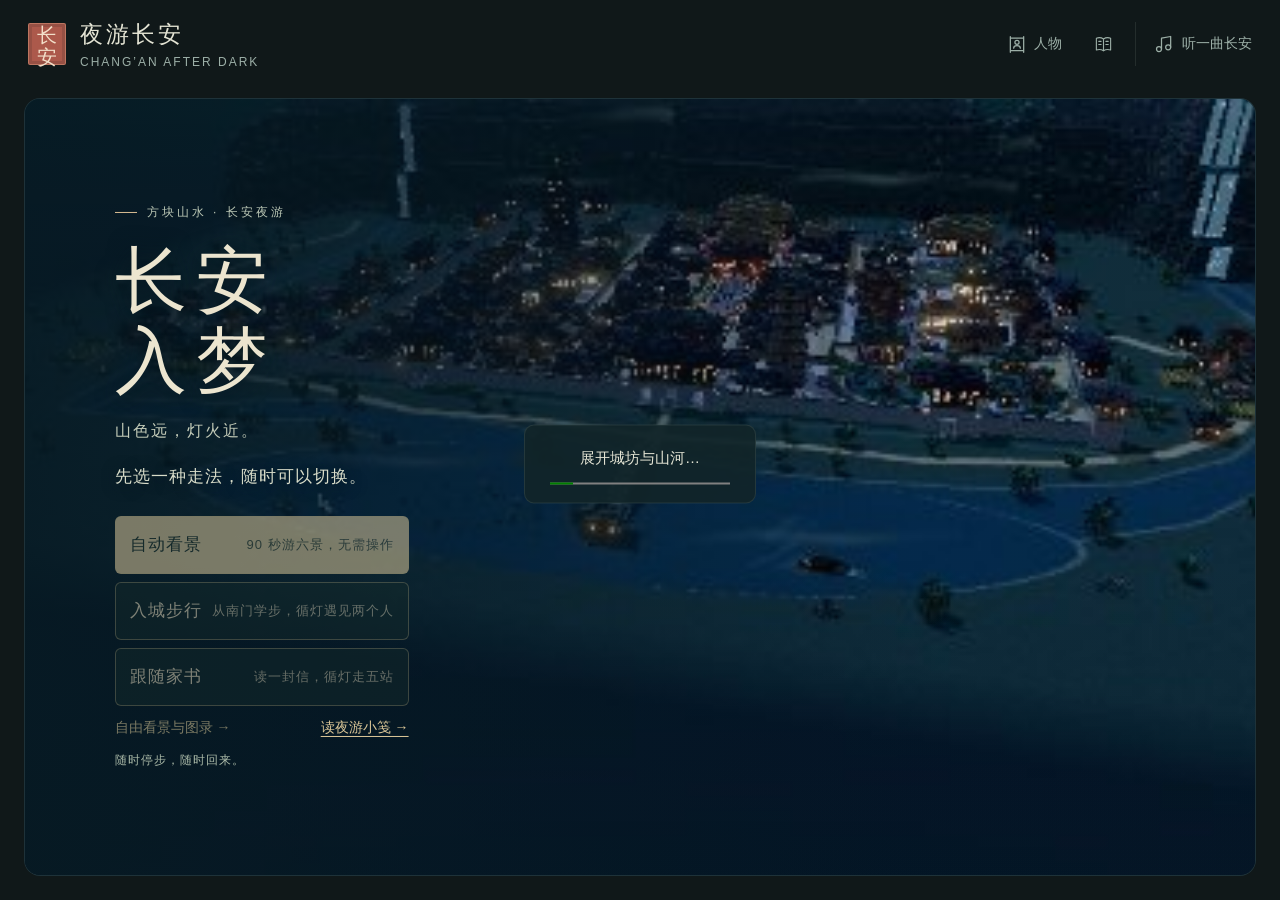
==== index.html @ 9af1f54a "Publish v65: complete guest play and palace garden repairs" ====
<!doctype html>
<html lang="zh-CN">
<head><meta charset="utf-8">
<script>window.CHANGAN_PAGES={"basePath":"/night-tour-changan-play/","cloudOrigin":"https://changan-voxel-night-k3.y24015354.chatgpt.site"};</script>
<script src="/night-tour-changan-play/assets/changan-pages-cloud.js?v=f9e490412e705d43"></script><script>if(!['borrowed-lantern','paper-door','painted-skin','nie-xiaoqian','cricket'].includes(new URLSearchParams(location.search).get('tale-scene'))){
window.CHANGAN_CHARACTER_PLAY={"characters":{"xishi":{"name":"\u897f\u65bd","greeting":"\u8d8a\u6c34\u591c\u6df1\uff0c\u5148\u5750\u4e00\u4f1a\u513f\u5427\u3002\u82e5\u4f60\u613f\u610f\u542c\uff0c\u6211\u4eec\u4ece\u4e66\u9875\u91cc\u8fa8\u4e00\u8fa8\u90a3\u4e9b\u5173\u4e8e\u6211\u7684\u6545\u4e8b\u3002","questions":[{"id":"xishi-q1","prompt":"\u5ba2\u4eba\uff0c\u5434\u8d8a\u6545\u4e8b\u628a\u6211\u7684\u8eab\u5f71\u653e\u5728\u54ea\u4e00\u6bb5\u65f6\u4ee3\u91cc\uff1f","options":["\u76db\u5510\u7684\u957f\u5b89","\u6625\u79cb\u672b\u5e74\u7684\u5434\u8d8a","\u897f\u6c49\u7684\u585e\u5916"],"answer":1,"reply":"\u300a\u5434\u8d8a\u6625\u79cb\u300b\u628a\u897f\u65bd\u7f6e\u4e8e\u52fe\u8df5\u4e0e\u5434\u738b\u7684\u53d9\u4e8b\u4e2d\uff1b\u8fd9\u662f\u665a\u4e8e\u4e8b\u4ef6\u5199\u6210\u7684\u5434\u8d8a\u6545\u4e8b\uff0c\u4e0d\u80fd\u5f53\u4f5c\u540c\u65f6\u671f\u5b9e\u5f55\u3002","sourceLabel":"\u300a\u5434\u8d8a\u6625\u79cb\u300b\u5377\u4e5d","sourceUrl":"https://zh.wikisource.org/wiki/\u5433\u8d8a\u6625\u79cb/\u7b2c009\u5377"},{"id":"xishi-q2","prompt":"\u5bab\u5899\u4e4b\u524d\uff0c\u54ea\u4e9b\u65e9\u671f\u5178\u7c4d\u5df2\u7ecf\u5199\u5230\u897f\u65bd\u4e4b\u540d\uff1f","options":["\u300a\u65e7\u5510\u4e66\u300b\u4e0e\u300a\u65b0\u5510\u4e66\u300b","\u300a\u6c49\u4e66\u300b\u4e0e\u300a\u540e\u6c49\u4e66\u300b","\u300a\u58a8\u5b50\u300b\u4e0e\u300a\u5e84\u5b50\u300b"],"answer":2,"reply":"\u300a\u58a8\u5b50\u00b7\u4eb2\u58eb\u300b\u5df2\u63d0\u5230\u897f\u65bd\uff0c\u300a\u5e84\u5b50\u00b7\u5929\u8fd0\u300b\u4e5f\u6709\u76f8\u5173\u5bd3\u8a00\u3002\u65e9\u671f\u6587\u672c\u591a\u7528\u5979\u8bf4\u7406\uff0c\u5e76\u975e\u5b8c\u6574\u751f\u5e73\u3002","sourceLabel":"\u300a\u58a8\u5b50\u00b7\u4eb2\u58eb\u300b","sourceUrl":"https://zh.wikisource.org/wiki/\u58a8\u5b50/\u89aa\u58eb"},{"id":"xishi-q3","prompt":"\u82e5\u4f9d\u300a\u5434\u8d8a\u6625\u79cb\u300b\u7684\u53d9\u4e8b\uff0c\u8be5\u4ece\u54ea\u5ea7\u5c71\u5bfb\u627e\u6211\u7684\u6765\u5904\uff1f","options":["\u82ce\u841d\u5c71","\u7ec8\u5357\u5c71","\u9a8a\u5c71"],"answer":0,"reply":"\u8be5\u5377\u5c06\u897f\u65bd\u4e0e\u90d1\u65e6\u79f0\u4f5c\u82ce\u841d\u5c71\u9b3b\u85aa\u4e4b\u5973\u3002\u8fd9\u91cc\u8bf4\u7684\u662f\u540e\u51fa\u6587\u672c\u7684\u8bb0\u8f7d\uff0c\u4e0d\u662f\u5df2\u80fd\u590d\u539f\u7684\u4e2a\u4eba\u8eab\u4e16\u3002","sourceLabel":"\u300a\u5434\u8d8a\u6625\u79cb\u300b\u5377\u4e5d","sourceUrl":"https://zh.wikisource.org/wiki/\u5433\u8d8a\u6625\u79cb/\u7b2c009\u5377"},{"id":"xishi-q4","prompt":"\u90a3\u5377\u5434\u8d8a\u65e7\u4e8b\u91cc\uff0c\u4e0e\u897f\u65bd\u4e00\u540c\u88ab\u9009\u51fa\u7684\u5973\u5b50\u53eb\u4ec0\u4e48\uff1f","options":["\u738b\u662d\u541b","\u90d1\u65e6","\u8c82\u8749"],"answer":1,"reply":"\u300a\u5434\u8d8a\u6625\u79cb\u300b\u628a\u897f\u65bd\u4e0e\u90d1\u65e6\u5e76\u5199\uff0c\u968f\u540e\u53d9\u8ff0\u4e24\u4eba\u53d7\u6559\u5e76\u88ab\u732e\u5165\u5434\u56fd\u3002\u9605\u8bfb\u65f6\u4e5f\u5e94\u8bb0\u4f4f\u90d1\u65e6\u7684\u540d\u5b57\u3002","sourceLabel":"\u300a\u5434\u8d8a\u6625\u79cb\u300b\u5377\u4e5d","sourceUrl":"https://zh.wikisource.org/wiki/\u5433\u8d8a\u6625\u79cb/\u7b2c009\u5377"},{"id":"xishi-q5","prompt":"\u4e66\u4e2d\u5199\u6211\u5165\u5434\u4e4b\u524d\u53d7\u6559\uff0c\u5177\u4f53\u63d0\u5230\u4e86\u4ec0\u4e48\uff1f","options":["\u5bb9\u4eea\u4e0e\u6b65\u6001","\u8fb9\u585e\u9a91\u5c04","\u5199\u4f5c\u5510\u8bd7"],"answer":0,"reply":"\u539f\u6587\u63d0\u5230\u670d\u9970\u4e0e\u5bb9\u6b65\u7684\u5b66\u4e60\u3002\u5b83\u63d0\u4f9b\u540e\u4e16\u53d9\u4e8b\u4e2d\u7684\u793c\u4eea\u7ebf\u7d22\uff0c\u4e0d\u80fd\u636e\u6b64\u8bc1\u660e\u897f\u65bd\u672c\u4eba\u5168\u90e8\u7684\u624d\u80fd\u6216\u60f3\u6cd5\u3002","sourceLabel":"\u300a\u5434\u8d8a\u6625\u79cb\u300b\u5377\u4e5d","sourceUrl":"https://zh.wikisource.org/wiki/\u5433\u8d8a\u6625\u79cb/\u7b2c009\u5377"},{"id":"xishi-q6","prompt":"\u6709\u4eba\u6025\u7740\u66ff\u6211\u5199\u4e0b\u6700\u540e\u4e00\u9875\uff0c\u4f60\u8ba4\u4e3a\u5e94\u600e\u6837\u8bfb\u6211\u7684\u7ed3\u5c40\uff1f","options":["\u5df2\u786e\u5b9a\u968f\u8303\u8821\u7ec8\u8001","\u5df2\u786e\u5b9a\u7559\u5c45\u5510\u4ee3\u957f\u5b89","\u4fdd\u7559\u5f02\u8bf4\uff0c\u4e0d\u628a\u7ed3\u5c40\u5199\u6210\u5b9a\u8bba"],"answer":2,"reply":"\u300a\u58a8\u5b50\u00b7\u4eb2\u58eb\u300b\u5728\u8bf4\u7406\u8bed\u5883\u63d0\u5230\u897f\u65bd\u4e4b\u6c89\uff0c\u5e76\u672a\u5c55\u5f00\u5979\u7684\u751f\u5e73\u3002\u65e9\u671f\u7b80\u77ed\u6587\u5b57\u4e0e\u540e\u6765\u7684\u6545\u4e8b\uff0c\u65e0\u6cd5\u5408\u6210\u4e00\u4e2a\u65e0\u7591\u7684\u7ed3\u5c40\u3002","sourceLabel":"\u300a\u58a8\u5b50\u00b7\u4eb2\u58eb\u300b","sourceUrl":"https://zh.wikisource.org/wiki/\u58a8\u5b50/\u89aa\u58eb"}],"rewards":[{"threshold":10,"title":"\u8d8a\u5cb8\u542c\u6c34","text":"\u66ae\u8272\u843d\u5728\u6c34\u9762\uff0c\u82a6\u53f6\u4e00\u534a\u9752\uff0c\u4e00\u534a\u6620\u7740\u706f\u706b\u3002\u897f\u65bd\u5c06\u4e00\u5757\u5e73\u77f3\u63a8\u5230\u4f60\u8eab\u65c1\uff1a\u201c\u8fd9\u91cc\u5750\u5f97\u4e0b\u4e24\u4e2a\u4eba\u3002\u201d\u4f60\u95ee\u8fdc\u5904\u662f\u4ec0\u4e48\u5730\u65b9\uff0c\u5979\u6ca1\u6709\u6025\u7740\u7b54\uff0c\u53ea\u8ba9\u4f60\u5148\u542c\u5cb8\u8fb9\u7684\u5c0f\u6d6a\u3002\u90a3\u6c34\u58f0\u65e2\u4e0d\u50cf\u5bab\u4e2d\u7684\u4e1d\u7af9\uff0c\u4e5f\u4e0d\u80af\u66ff\u8c01\u8bb2\u529f\u4e1a\u3002\u5f85\u98ce\u9759\u4e9b\uff0c\u5979\u624d\u7b11\u9053\uff1a\u201c\u4eca\u591c\uff0c\u5148\u8bb0\u4f4f\u8fd9\u6761\u6cb3\u5427\u3002\u4eba\u6765\u8fc7\u7684\u5730\u65b9\uff0c\u603b\u503c\u5f97\u6162\u6162\u770b\u3002\u201d","basis":"\u539f\u521b\u68a6\u4e2d\u5c0f\u8bb0\u3002\u8d8a\u5730\u6c34\u5cb8\u53d6\u81ea\u5434\u8d8a\u53d9\u4e8b\u7684\u5730\u57df\u7ebf\u7d22\uff1b\u4eba\u7269\u8a00\u8bed\u3001\u52a8\u4f5c\u4e0e\u76f8\u9047\u5747\u5c5e\u60f3\u8c61\u3002","sourceLabel":"\u300a\u5434\u8d8a\u6625\u79cb\u300b\u5377\u4e5d","sourceUrl":"https://zh.wikisource.org/wiki/\u5433\u8d8a\u6625\u79cb/\u7b2c009\u5377"},{"threshold":30,"title":"\u5bb9\u6b65\u4e4b\u5916","text":"\u5ead\u4e2d\u53ea\u70b9\u7740\u4e00\u76cf\u5c0f\u706f\uff0c\u9752\u77f3\u7684\u8fb9\u7f18\u88ab\u7167\u5f97\u5f88\u6e05\u695a\u3002\u897f\u65bd\u8d70\u4e86\u51e0\u6b65\uff0c\u53c8\u505c\u4e0b\u6765\uff0c\u95ee\u4f60\uff1a\u201c\u82e5\u6709\u4eba\u53ea\u8bb0\u5f97\u6211\u5982\u4f55\u8f6c\u8eab\uff0c\u4f1a\u4e0d\u4f1a\u5fd8\u8bb0\u6211\u539f\u672c\u60f3\u5f80\u54ea\u91cc\u53bb\uff1f\u201d\u4f60\u628a\u706f\u632a\u5411\u95e8\u8fb9\uff0c\u8ba9\u90a3\u6761\u8def\u4e5f\u4eae\u8d77\u6765\u3002\u5979\u671b\u4e86\u7247\u523b\uff0c\u6536\u8d77\u523b\u610f\u653e\u7f13\u7684\u6b65\u5b50\u3002\u79bb\u5f00\u5ead\u9662\u65f6\uff0c\u8863\u89d2\u63a0\u8fc7\u8349\u5c16\uff0c\u591c\u98ce\u6ca1\u6709\u8981\u6c42\u5979\u518d\u91cd\u590d\u4e00\u6b21\u3002","basis":"\u539f\u521b\u68a6\u4e2d\u5c0f\u8bb0\u3002\u300a\u5434\u8d8a\u6625\u79cb\u300b\u5199\u5bb9\u6b65\u53d7\u6559\uff1b\u5173\u4e8e\u4eba\u7269\u613f\u671b\u53ca\u6b65\u6001\u7684\u5177\u4f53\u5bf9\u8bdd\uff0c\u4e3a\u4f5c\u8005\u60f3\u8c61\u3002","sourceLabel":"\u300a\u5434\u8d8a\u6625\u79cb\u300b\u5377\u4e5d","sourceUrl":"https://zh.wikisource.org/wiki/\u5433\u8d8a\u6625\u79cb/\u7b2c009\u5377"},{"threshold":60,"title":"\u7559\u767d\u7684\u4e00\u9875","text":"\u6cb3\u4e0a\u6709\u96fe\uff0c\u8fdc\u5904\u7684\u5c0f\u821f\u770b\u4e0d\u6e05\u5f52\u8def\u3002\u4f60\u60f3\u95ee\u897f\u65bd\u540e\u6765\u53bb\u4e86\u54ea\u91cc\uff0c\u5979\u5374\u9012\u6765\u4e00\u9875\u6ca1\u6709\u9898\u5b57\u7684\u7eb8\uff1a\u201c\u82e5\u4e66\u91cc\u6ca1\u6709\u6211\u7684\u56de\u7b54\uff0c\u4f60\u53ef\u613f\u610f\u66ff\u6211\u7559\u4e00\u70b9\u7a7a\u767d\uff1f\u201d\u4f60\u6ca1\u6709\u5199\u4e0b\u4e00\u4e2a\u5706\u6ee1\u7684\u7ed3\u5c40\uff0c\u53ea\u753b\u4e86\u5cb8\u3001\u4e00\u76cf\u706f\u548c\u4ecd\u5411\u8fdc\u5904\u5ef6\u4f38\u7684\u6c34\u3002\u5979\u628a\u7eb8\u538b\u5728\u77f3\u4e0b\uff0c\u4e0e\u4f60\u5e76\u80a9\u671b\u5411\u591c\u8272\u3002\u8fd9\u4e00\u9875\u7684\u672b\u5c3e\uff0c\u7ec8\u4e8e\u5bb9\u5f97\u4e0b\u4e00\u6bb5\u65e0\u4eba\u50ac\u4fc3\u7684\u6c89\u9ed8\u3002","basis":"\u539f\u521b\u68a6\u4e2d\u5c0f\u8bb0\u3002\u7559\u767d\u56de\u5e94\u897f\u65bd\u751f\u5e73\u4e0e\u7ed3\u5c40\u96be\u4ee5\u786e\u8bc1\u7684\u8fb9\u754c\uff1b\u4e0d\u4e3a\u6cdb\u6e56\u6216\u6c89\u6c5f\u5f02\u8bf4\u65b0\u589e\u8bc1\u636e\u3002","sourceLabel":"\u300a\u58a8\u5b50\u00b7\u4eb2\u58eb\u300b","sourceUrl":"https://zh.wikisource.org/wiki/\u58a8\u5b50/\u89aa\u58eb"}],"journey":{"quest":{"title":"\u628a\u6c34\u58f0\u7ec7\u8fdb\u7a7a\u767d","intro":"\u8fd9\u662f\u4e00\u573a\u501f\u957f\u5b89\u666f\u7269\u7ec7\u6210\u7684\u8d8a\u5730\u68a6\u3002\u897f\u65bd\u6258\u4f60\u5bfb\u4e00\u7f15\u6c34\u58f0\u3001\u4e00\u6bb5\u7d20\u7ebf\u548c\u4e00\u9875\u7a7a\u7b3a\uff0c\u7559\u7ed9\u90a3\u4e9b\u672a\u88ab\u4e66\u5199\u7684\u65e5\u5e38\u3002","steps":[{"id":"xishi-step1","title":"\u6708\u6865\u542c\u6c34","clue":"\u53bb\u6708\u6865\u5cb8\u8fb9\uff0c\u4e0d\u5fc5\u8fc7\u6865\uff1b\u542c\u6c34\u7ed5\u8fc7\u5cb8\u77f3\uff0c\u7559\u4f4f\u6700\u8f7b\u7684\u4e00\u58f0\u3002","place":"bridgehead","object":"chime","actionLabel":"\u7559\u4f4f\u6c34\u58f0","foundText":"\u4f60\u505c\u5728\u5cb8\u4e0a\uff0c\u542c\u5c0f\u6d6a\u9000\u53bb\u3002\u68a6\u4e2d\u7684\u5c0f\u94c3\u6536\u8fdb\u4e00\u58f0\u6e05\u54cd\uff0c\u4eff\u4f5b\u7d20\u7ebf\u5f00\u59cb\u7a7f\u8fc7\u7ec7\u673a\u3002"},{"id":"xishi-step2","title":"\u574a\u5df7\u62fe\u7ebf","clue":"\u574a\u5df7\u706f\u5f71\u91cc\uff0c\u6709\u4e00\u6bb5\u672a\u67d3\u8272\u7684\u7d20\u7ebf\u3002\u6cbf\u4f4e\u6a90\u5bfb\u627e\u90a3\u4e00\u70b9\u67d4\u767d\u3002","place":"alley","object":"ribbon","actionLabel":"\u6536\u8d77\u7d20\u7ebf","foundText":"\u7d20\u7ebf\u6ca1\u6709\u534e\u4e3d\u7684\u82b1\u7eb9\u3002\u4f60\u5c06\u5b83\u7ed5\u597d\uff0c\u7559\u4e0b\u8db3\u591f\u957f\u7684\u4e00\u7aef\uff0c\u8ba9\u8fd9\u4e00\u591c\u8fd8\u80fd\u63a5\u7740\u7ec7\u4e0b\u53bb\u3002"},{"id":"xishi-step3","title":"\u9a7f\u820d\u7559\u7b3a","clue":"\u57ce\u897f\u9a7f\u820d\u6709\u4e00\u9875\u7a7a\u7b3a\u3002\u66ff\u68a6\u8bb0\u4e0b\u6c34\u4e0e\u7ebf\uff0c\u672b\u5c3e\u7559\u4e00\u70b9\u7a7a\u767d\u3002","place":"inn","object":"poem","actionLabel":"\u7559\u4e0b\u7a7a\u767d","foundText":"\u4f60\u6ca1\u6709\u66ff\u5979\u5199\u5b9a\u5f52\u5904\uff0c\u53ea\u5728\u7eb8\u89d2\u753b\u4e00\u5708\u6c34\u7eb9\u3002\u7eb8\u4e0a\u7684\u7a7a\u767d\uff0c\u7ec8\u4e8e\u4e5f\u6210\u4e3a\u6545\u4e8b\u7684\u4e00\u90e8\u5206\u3002"}]},"conversation":{"prompt":"\u897f\u65bd\u671b\u5411\u7a7a\u7b3a\uff1a\u82e5\u628a\u6c34\u58f0\u4e0e\u7d20\u7ebf\u5bfb\u56de\uff0c\u8fd9\u4e00\u9875\uff0c\u4f60\u8fd8\u60f3\u7559\u4e0b\u4ec0\u4e48\uff1f","choices":[{"id":"listen","label":"\u5148\u542c\u4f60\u8bf4\uff0c\u4e0d\u6025\u7740\u843d\u7b14","response":"\u201c\u90a3\u5c31\u628a\u7eb8\u653e\u4e0b\u5427\u3002\u201d\u5979\u671b\u5411\u6c34\u9762\uff0c\u201c\u6709\u4e9b\u8bdd\uff0c\u8981\u5728\u4e0d\u88ab\u50ac\u4fc3\u7684\u65f6\u5019\u624d\u8bf4\u5f97\u51fa\u6765\u3002\u201d","endingTitle":"\u6c34\u8fb9\u6162\u8c08","endingText":"\u4f60\u4eec\u8ba9\u7eb8\u7559\u5728\u77f3\u65c1\uff0c\u628a\u66f4\u957f\u7684\u65f6\u95f4\u4ea4\u7ed9\u8c08\u8bdd\u3002\u6c34\u58f0\u6ca1\u6709\u66ff\u8c01\u4f5c\u7b54\uff0c\u5374\u5bb9\u5f97\u4e0b\u4e00\u53e5\u5c1a\u672a\u8bf4\u5b8c\u7684\u8bdd\u3002"},{"id":"ask","label":"\u8fd9\u4e00\u591c\uff0c\u4f60\u613f\u5f80\u54ea\u91cc\u8d70\uff1f","response":"\u201c\u4eca\u591c\u5148\u6cbf\u6c34\u8d70\u3002\u201d\u5979\u8f7b\u8f7b\u63d0\u8d77\u8863\u89d2\uff0c\u201c\u4e0d\u662f\u66ff\u540e\u6765\u7684\u6545\u4e8b\u9009\u7ed3\u5c40\uff0c\u53ea\u662f\u6211\u6b64\u523b\u613f\u8d70\u7684\u8def\u3002\u201d","endingTitle":"\u6cbf\u6c34\u4e00\u7a0b","endingText":"\u68a6\u91cc\u7684\u5c0f\u8def\u5411\u82a6\u5f71\u5ef6\u4f38\u3002\u4f60\u5c06\u706f\u7167\u5411\u5979\u9009\u62e9\u7684\u65b9\u5411\uff0c\u628a\u4eca\u591c\u7684\u4e00\u7a0b\u7559\u4f5c\u76f8\u9047\uff0c\u4e0d\u5199\u6210\u751f\u5e73\u7684\u7b54\u6848\u3002"},{"id":"help","label":"\u6211\u6765\u62a4\u4f4f\u7eb8\u89d2\uff0c\u4f60\u6765\u5199","response":"\u201c\u597d\uff0c\u522b\u8ba9\u98ce\u5148\u66ff\u6211\u7ffb\u9875\u3002\u201d\u5979\u63a5\u8fc7\u7b14\uff0c\u5728\u7eb8\u4e0a\u7559\u4e0b\u4e00\u9053\u77ed\u77ed\u7684\u6c34\u7eb9\u3002","endingTitle":"\u7531\u5979\u843d\u7b14","endingText":"\u4f60\u7684\u624b\u538b\u4f4f\u7eb8\u89d2\uff0c\u5979\u7684\u7b14\u6cbf\u7740\u6c34\u7eb9\u505c\u4e0b\u3002\u8fd9\u4e00\u9875\u6ca1\u6709\u5b8c\u6210\u6240\u6709\u6545\u4e8b\uff0c\u5374\u7559\u4f4f\u4e86\u7531\u5979\u843d\u7b14\u7684\u7247\u523b\u3002"}]},"vignette":{"title":"\u77e5\u97f3 \u00b7 \u6c34\u7eb9\u4e0d\u50ac\u5f52","lines":["\u897f\u65bd\u628a\u7d20\u7ebf\u8f7b\u653e\u5728\u77f3\u4e0a\uff1a\u201c\u4f60\u5bfb\u56de\u7684\u6c34\u58f0\uff0c\u50cf\u4e00\u5339\u8fd8\u6ca1\u6709\u7ec7\u5b8c\u7684\u5e03\u3002\u201d","\u201c\u4eca\u591c\u4e0d\u7528\u66ff\u6211\u8865\u4e0a\u7ed3\u5c40\u3002\u5c31\u5728\u8fd9\u91cc\uff0c\u542c\u5b83\u6162\u6162\u6d41\u8fc7\u5cb8\u8fb9\u5427\u3002\u201d","\u5979\u5c06\u7a7a\u7b3a\u632a\u5230\u4e24\u4eba\u4e4b\u95f4\uff1a\u201c\u8fd9\u4e00\u9875\u7559\u7ed9\u6c34\uff0c\u4e5f\u7559\u7ed9\u613f\u610f\u966a\u6211\u505c\u6b65\u7684\u4eba\u3002\u201d"],"closing":"\u706f\u5f71\u5728\u6c34\u91cc\u8212\u5c55\uff0c\u672a\u5199\u5b8c\u7684\u7eb8\u6ca1\u6709\u88ab\u7ffb\u8d70\u3002"}}},"wang-zhaojun":{"name":"\u738b\u662d\u541b","greeting":"\u957f\u98ce\u5439\u8fc7\u6c49\u585e\uff0c\u4e5f\u5439\u5230\u4eca\u591c\u7684\u706f\u524d\u3002\u5750\u4e0b\u8c08\u8c08\u5427\uff0c\u522b\u53ea\u770b\u8fdc\u884c\u7684\u80cc\u5f71\uff0c\u4e5f\u8bfb\u4e00\u8bfb\u90a3\u4e9b\u8bf7\u6c42\u3002","questions":[{"id":"wang-zhaojun-q1","prompt":"\u5ba2\u4eba\uff0c\u4f60\u77e5\u9053\u53f2\u4e66\u628a\u6211\u7684\u8fdc\u884c\u8bb0\u5728\u54ea\u4e2a\u671d\u4ee3\u5417\uff1f","options":["\u4e1c\u6c49\u672b\u5e74","\u5510\u4ee3","\u897f\u6c49"],"answer":2,"reply":"\u300a\u6c49\u4e66\u00b7\u5308\u5974\u4f20\u300b\u8bb0\u6c49\u5143\u5e1d\u65f6\u738b\u662d\u541b\u51fa\u884c\u5308\u5974\u3002\u5979\u5c5e\u4e8e\u897f\u6c49\u53d9\u4e8b\uff0c\u4e0d\u80fd\u4e0e\u5510\u4ee3\u957f\u5b89\u4eba\u7269\u5f53\u4f5c\u540c\u65f6\u4ee3\u76f8\u8bc6\u3002","sourceLabel":"\u300a\u6c49\u4e66\u300b\u5377\u4e5d\u5341\u56db\u4e0b","sourceUrl":"https://zh.wikisource.org/wiki/\u6f22\u66f8/\u5377094\u4e0b"},{"id":"wang-zhaojun-q2","prompt":"\u300a\u6c49\u4e66\u300b\u5199\u6211\u6210\u4e3a\u8c01\u7684\u960f\u6c0f\uff1f","options":["\u547c\u97e9\u90aa\u5355\u4e8e","\u8463\u5353","\u5510\u7384\u5b97"],"answer":0,"reply":"\u300a\u6c49\u4e66\u300b\u8bb0\u6c49\u5143\u5e1d\u5c06\u738b\u662d\u541b\u8d50\u4e88\u547c\u97e9\u90aa\u5355\u4e8e\uff0c\u5e76\u8bb0\u5b81\u80e1\u960f\u6c0f\u4e4b\u53f7\u3002","sourceLabel":"\u300a\u6c49\u4e66\u300b\u5377\u4e5d\u5341\u56db\u4e0b","sourceUrl":"https://zh.wikisource.org/wiki/\u6f22\u66f8/\u5377094\u4e0b"},{"id":"wang-zhaojun-q3","prompt":"\u201c\u5b81\u80e1\u960f\u6c0f\u201d\u91cc\u7684\u201c\u960f\u6c0f\u201d\uff0c\u662f\u54ea\u4e00\u7c7b\u79f0\u53f7\uff1f","options":["\u5bab\u5ef7\u5973\u5b98\u7684\u5b98\u540d","\u5355\u4e8e\u914d\u5076\u7684\u79f0\u53f7","\u4e00\u652f\u5510\u4ee3\u821e\u66f2\u7684\u540d\u79f0"],"answer":1,"reply":"\u662d\u541b\u5728\u300a\u6c49\u4e66\u300b\u4e2d\u88ab\u79f0\u5b81\u80e1\u960f\u6c0f\uff1b\u960f\u6c0f\u662f\u5308\u5974\u5355\u4e8e\u914d\u5076\u4f7f\u7528\u7684\u79f0\u53f7\uff0c\u5e76\u975e\u6c49\u671d\u5973\u5b98\u804c\u540d\u3002","sourceLabel":"\u300a\u6c49\u4e66\u300b\u5377\u4e5d\u5341\u56db\u4e0b","sourceUrl":"https://zh.wikisource.org/wiki/\u6f22\u66f8/\u5377094\u4e0b"},{"id":"wang-zhaojun-q4","prompt":"\u54ea\u90e8\u53f2\u4e66\u8865\u5199\u4e86\u6211\u5728\u6c49\u5bab\u4e3b\u52a8\u8bf7\u6c42\u51fa\u884c\uff1f","options":["\u300a\u4e09\u56fd\u6f14\u4e49\u300b","\u300a\u5434\u8d8a\u6625\u79cb\u300b","\u300a\u540e\u6c49\u4e66\u300b"],"answer":2,"reply":"\u300a\u540e\u6c49\u4e66\u00b7\u5357\u5308\u5974\u5217\u4f20\u300b\u5199\u662d\u541b\u5165\u5bab\u6570\u5e74\u672a\u5f97\u53ec\u89c1\uff0c\u56e0\u800c\u8bf7\u6c42\u51fa\u884c\u3002\u8fd9\u4e00\u7ec6\u8282\u987b\u6ce8\u660e\u662f\u8be5\u4e66\u7684\u53d9\u8ff0\u3002","sourceLabel":"\u300a\u540e\u6c49\u4e66\u300b\u5377\u516b\u5341\u4e5d","sourceUrl":"https://zh.wikisource.org/wiki/\u5f8c\u6f22\u66f8/\u537789"},{"id":"wang-zhaojun-q5","prompt":"\u547c\u97e9\u90aa\u6b7b\u540e\uff0c\u300a\u540e\u6c49\u4e66\u300b\u8fd8\u8bb0\u4e0b\u4e86\u6211\u7684\u54ea\u6b21\u8bf7\u6c42\uff1f","options":["\u4e0a\u4e66\u6c42\u5f52\u6c49","\u8bf7\u6c42\u5728\u957f\u5b89\u4fee\u821e\u53f0","\u8bf7\u6c42\u5165\u9053\u53f7\u592a\u771f"],"answer":0,"reply":"\u8be5\u4e66\u8bb0\u662d\u541b\u4e0a\u4e66\u6c42\u5f52\uff0c\u6210\u5e1d\u547d\u5979\u4f9d\u5f53\u5730\u4e60\u4fd7\uff0c\u672a\u51c6\u5176\u5f52\u6c49\u3002\u6c42\u884c\u4e0e\u6c42\u5f52\u8ba9\u8bfb\u8005\u770b\u89c1\u4e0d\u540c\u5904\u5883\u4e0b\u7684\u4e2a\u4eba\u610f\u613f\u3002","sourceLabel":"\u300a\u540e\u6c49\u4e66\u300b\u5377\u516b\u5341\u4e5d","sourceUrl":"https://zh.wikisource.org/wiki/\u5f8c\u6f22\u66f8/\u537789"},{"id":"wang-zhaojun-q6","prompt":"\u5173\u4e8e\u62d2\u8d3f\u753b\u5de5\u3001\u6309\u753b\u50cf\u9009\u4eba\u7684\u6545\u4e8b\uff0c\u5e94\u8be5\u5230\u54ea\u91cc\u8bfb\uff1f","options":["\u5f53\u4f5c\u4e24\u90e8\u6c49\u4e66\u5171\u540c\u8bc1\u5b9e\u7684\u4e8b\u5b9e","\u300a\u897f\u4eac\u6742\u8bb0\u300b\uff0c\u5e76\u6ce8\u660e\u6545\u4e8b\u5c42\u6b21","\u5f53\u4f5c\u662d\u541b\u4eb2\u7b14\u7559\u4e0b\u7684\u56de\u5fc6"],"answer":1,"reply":"\u300a\u897f\u4eac\u6742\u8bb0\u300b\u5377\u4e8c\u5199\u738b\u5af1\u4e0d\u80af\u8d3f\u8d42\u753b\u5de5\u7684\u6545\u4e8b\u3002\u5b83\u4e0e\u4e24\u90e8\u6c49\u4e66\u7684\u8bb0\u8f7d\u5e94\u5206\u5c42\u9605\u8bfb\uff0c\u4e0d\u80fd\u6df7\u4f5c\u5171\u540c\u8bc1\u5b9e\u7684\u53f2\u5b9e\u3002","sourceLabel":"\u300a\u897f\u4eac\u6742\u8bb0\u300b\u5377\u4e8c \u00b7 \u753b\u5de5\u6545\u4e8b","sourceUrl":"https://zh.wikisource.org/wiki/\u897f\u4eac\u96dc\u8a18/\u5377\u4e8c"}],"rewards":[{"threshold":10,"title":"\u98ce\u91cc\u7684\u5c0f\u706f","text":"\u585e\u5916\u7684\u591c\u50cf\u4e00\u5e45\u5c55\u5f00\u7684\u6df1\u84dd\u5e1b\u753b\uff0c\u706f\u7f69\u88ab\u98ce\u78b0\u5f97\u8f7b\u54cd\u3002\u662d\u541b\u62ff\u77f3\u5b50\u538b\u4f4f\u5730\u56fe\uff0c\u5374\u628a\u4e00\u89d2\u7559\u7ed9\u4f60\uff1a\u201c\u770b\u8def\u65f6\uff0c\u4e5f\u770b\u770b\u8def\u65c1\u7684\u4eba\u3002\u201d\u4f60\u6cbf\u7740\u56fe\u4e0a\u7ec6\u7ec6\u7684\u7ebf\uff0c\u60f3\u8c61\u9a7f\u4ead\u91cc\u9012\u6c34\u7684\u624b\uff0c\u5e10\u524d\u7b49\u5f85\u5f52\u4eba\u7684\u76ee\u5149\u3002\u5979\u5c06\u706f\u8f6c\u5411\u80cc\u98ce\u5904\uff0c\u706b\u82d7\u5b89\u9759\u4e0b\u6765\u3002\u8fdc\u884c\u5ffd\u7136\u4e0d\u518d\u53ea\u662f\u5730\u56fe\u4e0a\u7684\u957f\u7ebf\uff0c\u8fd8\u6709\u6bcf\u4e00\u6b65\u90fd\u8981\u9762\u5bf9\u7684\u5bd2\u6696\u3002","basis":"\u539f\u521b\u68a6\u4e2d\u5c0f\u8bb0\u3002\u8fdc\u884c\u5308\u5974\u4f9d\u300a\u6c49\u4e66\u300b\u8bb0\u8f7d\uff1b\u5730\u56fe\u3001\u706f\u4e0e\u6b64\u5904\u5bf9\u8bdd\u4e3a\u865a\u6784\uff0c\u4e0d\u6307\u8ba4\u771f\u5b9e\u8def\u7ebf\u6216\u5b63\u8282\u3002","sourceLabel":"\u300a\u6c49\u4e66\u300b\u5377\u4e5d\u5341\u56db\u4e0b","sourceUrl":"https://zh.wikisource.org/wiki/\u6f22\u66f8/\u5377094\u4e0b"},{"threshold":30,"title":"\u4e24\u6b21\u8bf7\u6c42","text":"\u4f60\u5e26\u6765\u4e24\u5f20\u5199\u7740\u201c\u53bb\u201d\u4e0e\u201c\u5f52\u201d\u7684\u7eb8\uff0c\u539f\u4ee5\u4e3a\u5b83\u4eec\u5f7c\u6b64\u77db\u76fe\u3002\u662d\u541b\u628a\u7eb8\u5e76\u6392\u653e\u4e0b\uff0c\u8f7b\u8f7b\u95ee\uff1a\u201c\u4eba\u5728\u4e0d\u540c\u7684\u65f6\u65e5\uff0c\u96be\u9053\u4e0d\u80fd\u6709\u4e0d\u540c\u7684\u613f\u671b\uff1f\u201d\u706f\u5f71\u843d\u5728\u7a7a\u767d\u5904\uff0c\u4f60\u7ec8\u4e8e\u6ca1\u6709\u66ff\u5979\u89e3\u91ca\u4e00\u751f\uff0c\u53ea\u542c\u5979\u628a\u4e00\u53e5\u8bdd\u6162\u6162\u8bf4\u5b8c\u3002\u5e10\u5916\u7684\u98ce\u4ecd\u65e7\u5f88\u5927\uff0c\u7eb8\u5374\u6ca1\u6709\u88ab\u5439\u8d70\uff1b\u4f60\u66ff\u5979\u538b\u4f4f\u8fb9\u89d2\uff0c\u628a\u672a\u8bf4\u51fa\u53e3\u7684\u90e8\u5206\u4e5f\u597d\u597d\u7559\u4e0b\u3002","basis":"\u539f\u521b\u68a6\u4e2d\u5c0f\u8bb0\u3002\u300a\u540e\u6c49\u4e66\u300b\u8bb0\u6c42\u884c\u4e0e\u6c42\u5f52\uff1b\u4e24\u5f20\u7eb8\u53ca\u4eba\u7269\u5fc3\u5883\u662f\u521b\u4f5c\uff0c\u4e0d\u662f\u53f2\u4e66\u8bb0\u4e0b\u7684\u5bf9\u8bdd\u3002","sourceLabel":"\u300a\u540e\u6c49\u4e66\u300b\u5377\u516b\u5341\u4e5d","sourceUrl":"https://zh.wikisource.org/wiki/\u5f8c\u6f22\u66f8/\u537789"},{"threshold":60,"title":"\u5c71\u6cb3\u4e0e\u6545\u97f3","text":"\u8fd9\u4e00\u591c\uff0c\u4f60\u4eec\u6ca1\u6709\u8c08\u5bab\u95e8\uff0c\u4e5f\u6ca1\u6709\u8ba1\u7b97\u585e\u5916\u6709\u591a\u5c11\u91cc\u3002\u662d\u541b\u8bf7\u4f60\u8bf4\u4e00\u4e2a\u6545\u4e61\u6700\u5bfb\u5e38\u7684\u58f0\u97f3\uff0c\u4f60\u8bf4\u662f\u96e8\u540e\u5c4b\u6a90\u6ef4\u6c34\u3002\u5979\u542c\u4e86\u5f88\u4e45\uff0c\u5728\u706f\u65c1\u7559\u4e0b\u4e00\u53ea\u76db\u7740\u6e05\u6c34\u7684\u7897\uff1a\u201c\u8ba9\u4eca\u591c\u4e5f\u6709\u4e00\u70b9\u5c4b\u6a90\u5427\u3002\u201d\u8fdc\u5c71\u88ab\u4e91\u906e\u4f4f\uff0c\u7897\u91cc\u5374\u6709\u7ec6\u5c0f\u7684\u4eae\u5149\u3002\u4f60\u77e5\u9053\u8fd9\u4e0d\u662f\u66ff\u8fdc\u884c\u5199\u4e00\u4e2a\u8f7b\u5de7\u7684\u7b54\u6848\uff0c\u53ea\u662f\u7ed9\u957f\u8def\u4e0a\u7684\u4eba\uff0c\u7559\u4e0b\u7247\u523b\u53ef\u4ee5\u505c\u9760\u7684\u5b89\u9759\u3002","basis":"\u539f\u521b\u68a6\u4e2d\u5c0f\u8bb0\u3002\u4ee5\u53f2\u7c4d\u6240\u8f7d\u8fdc\u884c\u4e0e\u6c42\u5f52\u4e3a\u521b\u4f5c\u89e6\u53d1\uff1b\u6c34\u7897\u3001\u6545\u4e61\u58f0\u97f3\u548c\u4eba\u7269\u53cd\u5e94\u5747\u5c5e\u60f3\u8c61\u3002","sourceLabel":"\u300a\u540e\u6c49\u4e66\u300b\u5377\u516b\u5341\u4e5d","sourceUrl":"https://zh.wikisource.org/wiki/\u5f8c\u6f22\u66f8/\u537789"}],"journey":{"quest":{"title":"\u4e3a\u957f\u8def\u7559\u4e00\u76cf\u706f","intro":"\u8fd9\u573a\u539f\u521b\u8fdc\u884c\u68a6\u501f\u957f\u5b89\u7684\u6a90\u58f0\u4e0e\u706f\u706b\u6210\u5f62\u3002\u662d\u541b\u8bf7\u4f60\u6536\u4e0b\u4e09\u4ef6\u5fae\u5c0f\u7684\u884c\u56ca\uff1a\u4e00\u58f0\u5c4b\u6a90\u94c3\u3001\u4e00\u76cf\u80cc\u98ce\u706f\u3001\u4e00\u9875\u53ef\u4ee5\u5199\u4e0b\u6545\u97f3\u7684\u7eb8\u3002","steps":[{"id":"wang-zhaojun-step1","title":"\u6a90\u4e0b\u6536\u97f3","clue":"\u53bb\u574a\u5df7\u706f\u5f71\uff0c\u542c\u4f4e\u6a90\u4e0b\u7684\u5c0f\u94c3\u3002\u6545\u4e61\u7684\u58f0\u97f3\uff0c\u4e5f\u8bb8\u5c31\u85cf\u5728\u5bfb\u5e38\u4eba\u5bb6\u65c1\u3002","place":"alley","object":"chime","actionLabel":"\u6536\u4e0b\u6a90\u94c3\u58f0","foundText":"\u94c3\u58f0\u5f88\u8f7b\uff0c\u4e0d\u76d6\u8fc7\u90bb\u5bb6\u7684\u811a\u6b65\u3002\u4f60\u8bb0\u4f4f\u8fd9\u4e00\u54cd\uff0c\u8fde\u540c\u5c4b\u6a90\u4e0b\u6709\u4eba\u751f\u6d3b\u7684\u6e29\u5ea6\u3002"},{"id":"wang-zhaojun-step2","title":"\u57ce\u95e8\u62a4\u706f","clue":"\u660e\u5fb7\u95e8\u5185\u6709\u4e00\u76cf\u5f85\u6536\u7684\u5c0f\u706f\u3002\u66ff\u5b83\u5bfb\u4e00\u4e2a\u80cc\u98ce\u5904\uff0c\u8ba9\u4eae\u5149\u7a33\u4e0b\u6765\u3002","place":"gate","object":"lantern","actionLabel":"\u62a4\u4f4f\u706f\u706b","foundText":"\u4f60\u5c06\u706f\u7f69\u8f6c\u5411\u80cc\u98ce\u4e00\u4fa7\u3002\u706b\u5149\u7a33\u4f4f\u540e\uff0c\u7167\u4eae\u7684\u5148\u662f\u811a\u8fb9\u8fd9\u4e00\u6b65\uff0c\u800c\u4e0d\u662f\u9065\u8fdc\u7684\u7ec8\u70b9\u3002"},{"id":"wang-zhaojun-step3","title":"\u9a7f\u524d\u8bb0\u6545\u97f3","clue":"\u5230\u57ce\u897f\u9a7f\u820d\uff0c\u53d6\u90a3\u5f20\u7a7a\u767d\u66f2\u7b3a\u3002\u5199\u4e0b\u4e00\u4e2a\u4f60\u8bb0\u5f97\u7684\u58f0\u97f3\uff0c\u7559\u7ed9\u68a6\u4e2d\u7684\u8fdc\u884c\u4eba\u3002","place":"inn","object":"score","actionLabel":"\u8bb0\u4e0b\u6545\u97f3","foundText":"\u4f60\u5728\u7eb8\u4e0a\u8bb0\u4e00\u9635\u6a90\u94c3\u3001\u4e00\u58f0\u95e8\u54cd\u3002\u5b83\u4eec\u672a\u5fc5\u80fd\u7f29\u77ed\u957f\u8def\uff0c\u5374\u80fd\u8ba9\u884c\u56ca\u88c5\u4e0b\u5730\u56fe\u4e4b\u5916\u7684\u4e1c\u897f\u3002"}]},"conversation":{"prompt":"\u662d\u541b\u8f7b\u6276\u706f\u7f69\uff1a\u82e5\u8fd9\u53ea\u884c\u56ca\u8fd8\u80fd\u88c5\u4e0b\u4e00\u53e5\u8bdd\uff0c\u4f60\u60f3\u653e\u4ec0\u4e48\uff1f","choices":[{"id":"listen","label":"\u88c5\u4e0b\u4f60\u6b64\u523b\u60f3\u8bf4\u7684\u8bdd","response":"\u201c\u6211\u60f3\u8bf4\uff0c\u8d70\u5f97\u518d\u8fdc\uff0c\u4e5f\u4f1a\u60f3\u5ff5\u4e00\u4e9b\u5f88\u5c0f\u7684\u4e8b\u3002\u201d\u5979\u671b\u7740\u706f\u82af\uff0c\u201c\u4f60\u80af\u542c\uff0c\u5b83\u4eec\u4fbf\u4e0d\u7b97\u592a\u5c0f\u3002\u201d","endingTitle":"\u884c\u56ca\u91cc\u7684\u7ec6\u58f0","endingText":"\u4f60\u6ca1\u6709\u50ac\u5979\u8c08\u5c71\u6cb3\uff0c\u53ea\u542c\u5979\u8bf4\u706f\u524d\u7684\u5c0f\u4e8b\u3002\u7ec6\u5c0f\u7684\u58f0\u97f3\u88ab\u8ba4\u771f\u6536\u597d\uff0c\u884c\u56ca\u56e0\u6b64\u6709\u4e86\u4e00\u5904\u67d4\u8f6f\u7684\u5185\u91cc\u3002"},{"id":"ask","label":"\u600e\u6837\u624d\u7b97\u628a\u4e00\u6761\u8def\u770b\u6e05\uff1f","response":"\u201c\u522b\u53ea\u91cf\u8fdc\u8fd1\uff0c\u4e5f\u770b\u8c01\u9012\u6c34\u3001\u8c01\u7b49\u5728\u95e8\u524d\u3002\u201d\u5979\u5c06\u706f\u8f6c\u6765\uff0c\u201c\u4e00\u6761\u8def\u4e0a\uff0c\u6709\u8bb8\u591a\u4eba\u7684\u51b7\u6696\u3002\u201d","endingTitle":"\u706f\u7167\u8def\u65c1","endingText":"\u8fd9\u4e00\u591c\u4f60\u4eec\u91cd\u65b0\u770b\u5f85\u8fdc\u884c\uff1a\u706f\u7167\u7740\u9053\u8def\uff0c\u4e5f\u7167\u7740\u8def\u65c1\u7684\u4eba\u3002\u6e38\u8bb0\u91cc\u591a\u4e86\u4e00\u9875\u672a\u88ab\u91cc\u7a0b\u6807\u51fa\u7684\u505c\u9760\u3002"},{"id":"help","label":"\u6211\u966a\u4f60\u628a\u706f\u8f6c\u5411\u80cc\u98ce\u5904","response":"\u201c\u90a3\u5c31\u4e00\u8d77\u6162\u4e00\u70b9\u3002\u201d\u5979\u6276\u4f4f\u706f\u7f69\uff0c\u201c\u5148\u62a4\u597d\u773c\u524d\u8fd9\u4e00\u70b9\u4eae\uff0c\u660e\u65e5\u7684\u8def\u660e\u65e5\u518d\u770b\u3002\u201d","endingTitle":"\u80cc\u98ce\u540c\u706f","endingText":"\u4e24\u53cc\u624b\u8ba9\u4e00\u76cf\u706f\u7a33\u4e0b\u6765\u3002\u8fdc\u5904\u4ecd\u7136\u8fbd\u9614\uff0c\u4f60\u4eec\u5148\u628a\u773c\u524d\u7684\u51b7\u98ce\u6321\u4f4f\uff0c\u8ba9\u8fd9\u4e2a\u7247\u523b\u8db3\u591f\u6e29\u6696\u3002"}]},"vignette":{"title":"\u77e5\u97f3 \u00b7 \u957f\u98ce\u6709\u505c\u5904","lines":["\u662d\u541b\u5c06\u66f2\u7b3a\u538b\u5728\u706f\u4e0b\uff1a\u201c\u4f60\u5e26\u56de\u7684\u94c3\u58f0\uff0c\u8ba9\u8fd9\u53ea\u884c\u56ca\u6709\u4e86\u5c4b\u6a90\u3002\u201d","\u201c\u966a\u6211\u518d\u542c\u4e00\u4f1a\u513f\u5427\u3002\u4e0d\u5fc5\u628a\u957f\u8def\u8bf4\u5f97\u8f7b\u5de7\uff0c\u4e5f\u4e0d\u5fc5\u4e00\u76f4\u8bf4\u79bb\u522b\u3002\u201d","\u5979\u7559\u51fa\u706f\u65c1\u7684\u5ea7\u4f4d\uff1a\u201c\u82e5\u98ce\u53c8\u8d77\uff0c\u4eca\u591c\u6211\u4eec\u77e5\u9053\uff0c\u8be5\u628a\u706f\u8f6c\u5411\u54ea\u91cc\u3002\u201d"],"closing":"\u7eb8\u89d2\u5b89\u9759\u4e0b\u6765\uff0c\u8fdc\u5c71\u4e4b\u5916\u7684\u98ce\u4ecd\u6709\u56de\u58f0\u3002"}}},"diaochan":{"name":"\u8c82\u8749","greeting":"\u6708\u5df2\u5230\u5ead\u4e2d\uff0c\u6545\u4e8b\u8fd8\u6ca1\u6709\u5f00\u573a\u3002\u6211\u4ece\u5c0f\u8bf4\u7684\u4e66\u9875\u800c\u6765\uff0c\u613f\u4e0e\u4f60\u804a\u804a\u6b4c\u821e\u3001\u80c6\u8bc6\u548c\u88ab\u5b89\u6392\u7684\u4eba\u751f\u3002","questions":[{"id":"diaochan-q1","prompt":"\u5ba2\u4eba\uff0c\u82e5\u8981\u542c\u5230\u201c\u8c82\u8749\u201d\u8fd9\u4e2a\u6709\u59d3\u540d\u3001\u6709\u8a00\u8bed\u7684\u5f62\u8c61\uff0c\u5148\u8bfb\u54ea\u90e8\u4e66\uff1f","options":["\u300a\u4e09\u56fd\u6f14\u4e49\u300b","\u300a\u6c49\u4e66\u300b","\u300a\u65e7\u5510\u4e66\u300b"],"answer":0,"reply":"\u300a\u4e09\u56fd\u6f14\u4e49\u300b\u5851\u9020\u4e86\u6709\u59d3\u540d\u4e0e\u884c\u52a8\u7684\u8c82\u8749\u3002\u5979\u5e94\u4f5c\u4e3a\u6587\u5b66\u4eba\u7269\u4ecb\u7ecd\uff0c\u4e0d\u5b9c\u586b\u5199\u672a\u7ecf\u8bc1\u5b9e\u7684\u771f\u5b9e\u751f\u5352\u3002","sourceLabel":"\u300a\u4e09\u56fd\u6f14\u4e49\u300b\u7b2c\u516b\u56de \u00b7 \u5c0f\u8bf4\u60c5\u8282","sourceUrl":"https://zh.wikisource.org/wiki/\u4e09\u570b\u6f14\u7fa9/\u7b2c008\u56de"},{"id":"diaochan-q2","prompt":"\u5c0f\u8bf4\u7b2c\u516b\u56de\u7684\u6708\u591c\u5f00\u573a\uff0c\u6211\u5728\u8c01\u7684\u5e9c\u4e2d\uff1f","options":["\u547c\u97e9\u90aa\u5355\u4e8e","\u738b\u5141","\u52fe\u8df5"],"answer":1,"reply":"\u7b2c\u516b\u56de\u79f0\u8c82\u8749\u4e3a\u738b\u5141\u5e9c\u4e2d\u6b4c\u4f0e\uff0c\u5e76\u53d9\u8ff0\u5979\u5728\u82b1\u56ed\u4e2d\u7684\u6708\u591c\u4e0e\u738b\u5141\u76f8\u9047\u3002","sourceLabel":"\u300a\u4e09\u56fd\u6f14\u4e49\u300b\u7b2c\u516b\u56de \u00b7 \u5c0f\u8bf4\u60c5\u8282","sourceUrl":"https://zh.wikisource.org/wiki/\u4e09\u570b\u6f14\u7fa9/\u7b2c008\u56de"},{"id":"diaochan-q3","prompt":"\u5c0f\u8bf4\u5199\u738b\u5141\u6559\u6211\u4ec0\u4e48\uff0c\u8ba9\u6b4c\u4f0e\u7684\u8eab\u4efd\u6709\u4e86\u5177\u4f53\u5185\u5bb9\uff1f","options":["\u8fb9\u585e\u9a91\u5c04","\u4fee\u7b51\u57ce\u5899","\u6b4c\u821e"],"answer":2,"reply":"\u300a\u4e09\u56fd\u6f14\u4e49\u300b\u7b2c\u516b\u56de\u5199\u738b\u5141\u6559\u8c82\u8749\u6b4c\u821e\u3002\u8fd9\u91cc\u7684\u624d\u827a\u5c5e\u4e8e\u5c0f\u8bf4\u8bbe\u5b9a\uff0c\u5e76\u975e\u6b63\u53f2\u7ed9\u51fa\u7684\u4e2a\u4eba\u5c65\u5386\u3002","sourceLabel":"\u300a\u4e09\u56fd\u6f14\u4e49\u300b\u7b2c\u516b\u56de \u00b7 \u5c0f\u8bf4\u60c5\u8282","sourceUrl":"https://zh.wikisource.org/wiki/\u4e09\u570b\u6f14\u7fa9/\u7b2c008\u56de"},{"id":"diaochan-q4","prompt":"\u738b\u5141\u63d0\u51fa\u7684\u8fde\u73af\u8ba1\uff0c\u4e3b\u8981\u8981\u79bb\u95f4\u54ea\u4e24\u4e2a\u4eba\uff1f","options":["\u8463\u5353\u4e0e\u5415\u5e03","\u8303\u8821\u4e0e\u52fe\u8df5","\u7384\u5b97\u4e0e\u674e\u767d"],"answer":0,"reply":"\u5c0f\u8bf4\u5b89\u6392\u8c82\u8749\u53c2\u4e0e\u79bb\u95f4\u8463\u5353\u4e0e\u5415\u5e03\u7684\u8ba1\u8c0b\u3002\u8fd9\u662f\u5c0f\u8bf4\u60c5\u8282\uff0c\u4e0d\u5e94\u6539\u5199\u4e3a\u6b63\u53f2\u5b8c\u6574\u8bb0\u8f7d\u3002","sourceLabel":"\u300a\u4e09\u56fd\u6f14\u4e49\u300b\u7b2c\u516b\u56de \u00b7 \u5c0f\u8bf4\u60c5\u8282","sourceUrl":"https://zh.wikisource.org/wiki/\u4e09\u570b\u6f14\u7fa9/\u7b2c008\u56de"},{"id":"diaochan-q5","prompt":"\u5c0f\u8bf4\u7b2c\u516b\u56de\u628a\u8463\u5353\u3001\u738b\u5141\u7b49\u4eba\u7684\u8fd9\u6bb5\u6545\u4e8b\u653e\u5728\u54ea\u5ea7\u57ce\uff1f","options":["\u6d1b\u9633\u4e4b\u5916\u7684\u5510\u4ee3\u6751\u843d","\u6c49\u4ee3\u5357\u90e1","\u957f\u5b89"],"answer":2,"reply":"\u7b2c\u516b\u56de\u5f00\u7bc7\u8bf4\u660e\u8463\u5353\u5728\u957f\u5b89\uff0c\u968f\u540e\u5c55\u5f00\u738b\u5141\u4e0e\u8c82\u8749\u7684\u8fde\u73af\u8ba1\u6545\u4e8b\u3002\u6b64\u5904\u662f\u6c49\u672b\u7684\u5c0f\u8bf4\u957f\u5b89\uff0c\u4e0e\u76db\u5510\u6709\u65f6\u4ee3\u5dee\u522b\u3002","sourceLabel":"\u300a\u4e09\u56fd\u6f14\u4e49\u300b\u7b2c\u516b\u56de \u00b7 \u5c0f\u8bf4\u60c5\u8282","sourceUrl":"https://zh.wikisource.org/wiki/\u4e09\u570b\u6f14\u7fa9/\u7b2c008\u56de"},{"id":"diaochan-q6","prompt":"\u300a\u4e09\u56fd\u5fd7\u00b7\u5415\u5e03\u4f20\u300b\u63d0\u5230\u5415\u5e03\u4e0e\u8463\u5353\u4f8d\u5a62\u79c1\u901a\uff0c\u80fd\u7531\u6b64\u786e\u8ba4\u4ec0\u4e48\uff1f","options":["\u4f8d\u5a62\u540d\u5b57\u5c31\u662f\u8c82\u8749","\u6709\u8fd9\u6bb5\u8bb0\u8f7d\uff0c\u4f46\u672a\u8f7d\u4f8d\u5a62\u59d3\u540d","\u4f8d\u5a62\u4e0e\u738b\u5141\u7684\u4eb2\u5c5e\u5173\u7cfb"],"answer":1,"reply":"\u300a\u4e09\u56fd\u5fd7\u300b\u8be5\u6bb5\u53ea\u8bb0\u4e00\u540d\u4f8d\u5a62\uff0c\u6ca1\u6709\u5199\u51fa\u59d3\u540d\u4e0e\u8eab\u4e16\u3002\u4e0d\u80fd\u76f4\u63a5\u5c06\u5979\u8ba4\u5b9a\u4e3a\u5c0f\u8bf4\u4e2d\u7684\u8c82\u8749\u3002","sourceLabel":"\u300a\u4e09\u56fd\u5fd7\u300b\u5377\u4e03 \u00b7 \u5415\u5e03\u4f20","sourceUrl":"https://zh.wikisource.org/wiki/\u4e09\u570b\u5fd7/\u537707"}],"rewards":[{"threshold":10,"title":"\u6708\u5ead\u505c\u6b65","text":"\u5ead\u9662\u91cc\u7684\u6708\u5149\u5206\u6210\u51e0\u5757\uff0c\u6070\u597d\u907f\u5f00\u5979\u8e0f\u8fc7\u7684\u9752\u77f3\u3002\u8c82\u8749\u6536\u8d77\u821e\u8896\uff0c\u6ca1\u6709\u7acb\u5373\u8ba9\u4e0b\u4e00\u6bb5\u6545\u4e8b\u5f00\u59cb\uff1a\u201c\u4f60\u82e5\u53ea\u6765\u770b\u4e00\u573a\u821e\uff0c\u6211\u53ef\u4ee5\u8df3\uff1b\u4f60\u82e5\u613f\u610f\u542c\uff0c\u6211\u4e5f\u53ef\u4ee5\u8bf4\u3002\u201d\u4f60\u628a\u5ea7\u4f4d\u632a\u5230\u706f\u65c1\uff0c\u4e3a\u5979\u7559\u51fa\u80fd\u770b\u89c1\u95e8\u53e3\u7684\u5730\u65b9\u3002\u5979\u671b\u4e86\u671b\u90a3\u6761\u4eae\u7740\u7684\u5c0f\u8def\uff0c\u7ec8\u4e8e\u653e\u7f13\u58f0\u97f3\u3002\u53f0\u4e0a\u7684\u540d\u5b57\uff0c\u5728\u8fd9\u4e00\u591c\u4e5f\u6709\u4e86\u5f00\u53e3\u4e4b\u524d\u4e0d\u5fc5\u88ab\u50ac\u4fc3\u7684\u7247\u523b\u3002","basis":"\u539f\u521b\u5c0f\u8bf4\u4eba\u7269\u5c0f\u8bb0\u3002\u6b4c\u821e\u8eab\u4efd\u53d6\u81ea\u300a\u4e09\u56fd\u6f14\u4e49\u300b\uff1b\u6708\u5ead\u76f8\u8c08\u4e0e\u5177\u4f53\u52a8\u4f5c\u662f\u65b0\u521b\u4f5c\uff0c\u4e0d\u662f\u539f\u8457\u7eed\u5199\u53f2\u5b9e\u3002","sourceLabel":"\u300a\u4e09\u56fd\u6f14\u4e49\u300b\u7b2c\u516b\u56de \u00b7 \u5c0f\u8bf4\u60c5\u8282","sourceUrl":"https://zh.wikisource.org/wiki/\u4e09\u570b\u6f14\u7fa9/\u7b2c008\u56de"},{"threshold":30,"title":"\u6247\u540e\u7684\u4e24\u9762","text":"\u8c82\u8749\u628a\u4e00\u67c4\u7d20\u6247\u9012\u6765\uff0c\u6247\u4e0a\u6ca1\u6709\u82b1\uff0c\u53ea\u753b\u7740\u4e00\u9053\u95e8\u3002\u4f60\u7ffb\u5230\u80cc\u9762\uff0c\u770b\u89c1\u53e6\u4e00\u9053\u95e8\uff0c\u65b9\u5411\u6070\u597d\u76f8\u53cd\u3002\u201c\u4ece\u4e00\u8fb9\u770b\uff0c\u603b\u50cf\u6709\u4eba\u80fd\u8f7b\u6613\u8d70\u51fa\u53bb\u3002\u201d\u5979\u5c06\u6247\u653e\u5e73\uff0c\u793a\u610f\u4f60\u770b\u770b\u4e2d\u95f4\u7ec6\u7a84\u7684\u6298\u75d5\u3002\u4f60\u6ca1\u6709\u6025\u7740\u4e3a\u6545\u4e8b\u4e2d\u7684\u4efb\u4f55\u9009\u62e9\u559d\u5f69\uff0c\u53ea\u95ee\u5979\u6b64\u523b\u60f3\u628a\u706f\u653e\u5728\u54ea\u8fb9\u3002\u5979\u6307\u5411\u5ead\u9662\u4e2d\u592e\uff0c\u8ba9\u4e24\u6761\u8def\u90fd\u5148\u660e\u4eae\u8d77\u6765\u3002","basis":"\u539f\u521b\u5c0f\u8bf4\u4eba\u7269\u5c0f\u8bb0\u3002\u6247\u4e0e\u95e8\u7684\u9690\u55bb\u56de\u5e94\u539f\u8457\u4e2d\u8ba1\u8c0b\u4e0e\u5a5a\u59fb\u5b89\u6392\u7684\u56f0\u5883\uff1b\u4e0d\u58f0\u79f0\u4eba\u7269\u771f\u5b9e\u5fc3\u7406\u53ef\u8003\u3002","sourceLabel":"\u300a\u4e09\u56fd\u6f14\u4e49\u300b\u7b2c\u516b\u56de \u00b7 \u5c0f\u8bf4\u60c5\u8282","sourceUrl":"https://zh.wikisource.org/wiki/\u4e09\u570b\u6f14\u7fa9/\u7b2c008\u56de"},{"threshold":60,"title":"\u5e37\u5e55\u4e4b\u540e","text":"\u5e37\u5e55\u7f13\u7f13\u843d\u4e0b\uff0c\u5ead\u4e2d\u4e0d\u518d\u6709\u4eba\u558a\u51fa\u82f1\u96c4\u7684\u540d\u5b57\u3002\u8c82\u8749\u628a\u8896\u4e0a\u7684\u4e00\u7247\u843d\u53f6\u6458\u4e0b\u6765\uff0c\u95ee\u4f60\uff1a\u201c\u6545\u4e8b\u6563\u573a\u4e4b\u540e\uff0c\u8bfb\u8005\u4f1a\u4e0d\u4f1a\u8fd8\u8bb0\u5f97\u53f0\u4e0a\u7684\u4eba\u9700\u8981\u6b47\u4e00\u6b47\uff1f\u201d\u4f60\u66ff\u5979\u6536\u597d\u5c0f\u706f\uff0c\u5374\u6ca1\u6709\u7ed9\u90a3\u672c\u4e66\u6dfb\u4e0a\u4e00\u4e2a\u7b03\u5b9a\u7684\u751f\u5e73\u3002\u5979\u5750\u5728\u6708\u5149\u4e0e\u706f\u5149\u4e4b\u95f4\uff0c\u5c06\u7d20\u6247\u8f7b\u8f7b\u5408\u8d77\u3002\u4eca\u591c\u7559\u7ed9\u5979\u7684\uff0c\u662f\u4e00\u6bb5\u6ca1\u6709\u638c\u58f0\uff0c\u4e5f\u65e0\u9700\u5411\u4efb\u4f55\u4eba\u8bc1\u660e\u80c6\u8bc6\u7684\u5b89\u9759\u3002","basis":"\u539f\u521b\u5c0f\u8bf4\u4eba\u7269\u5c0f\u8bb0\u3002\u501f\u539f\u8457\u7684\u6b4c\u821e\u4e0e\u5371\u9669\u5904\u5883\u5c55\u5f00\u60f3\u8c61\uff1b\u6563\u573a\u60c5\u666f\u4e0d\u8865\u5199\u8c82\u8749\u7684\u5386\u53f2\u7ed3\u5c40\u3002","sourceLabel":"\u300a\u4e09\u56fd\u6f14\u4e49\u300b\u7b2c\u516b\u56de \u00b7 \u5c0f\u8bf4\u60c5\u8282","sourceUrl":"https://zh.wikisource.org/wiki/\u4e09\u570b\u6f14\u7fa9/\u7b2c008\u56de"}],"journey":{"quest":{"title":"\u8ba9\u6708\u5ead\u7559\u4e00\u6247\u95e8","intro":"\u8c82\u8749\u4ece\u5c0f\u8bf4\u4e66\u9875\u8d70\u5165\u8fd9\u573a\u539f\u521b\u6708\u5ead\u68a6\u3002\u5979\u6258\u4f60\u501f\u957f\u5b89\u4e09\u5904\u706f\u5f71\u5e03\u4e00\u65b9\u5c0f\u821e\u53f0\uff1a\u7559\u4f4f\u81ea\u5df1\u7684\u58f0\u97f3\uff0c\u7167\u89c1\u53ef\u4ee5\u9009\u62e9\u7684\u8def\uff0c\u4e5f\u8ba9\u6563\u573a\u7684\u4eba\u6709\u5904\u4f11\u606f\u3002","steps":[{"id":"diaochan-step1","title":"\u542c\u89c1\u5e18\u540e","clue":"\u574a\u5df7\u706f\u5f71\u7684\u4f4e\u6a90\u65c1\u6302\u7740\u5c0f\u94c3\u3002\u5148\u542c\u5b83\u54cd\u5b8c\uff0c\u518d\u66ff\u8fd9\u573a\u68a6\u5f00\u5e55\u3002","place":"alley","object":"chime","actionLabel":"\u542c\u5b8c\u4e00\u58f0\u94c3","foundText":"\u4f60\u6ca1\u6709\u6025\u7740\u50ac\u5f00\u5e37\u5e55\u3002\u94c3\u58f0\u7684\u5c3e\u97f3\u6563\u53bb\uff0c\u5e18\u540e\u90a3\u4e2a\u5c1a\u672a\u51fa\u573a\u7684\u4eba\uff0c\u4e5f\u83b7\u5f97\u4e86\u51c6\u5907\u7684\u65f6\u95f4\u3002"},{"id":"diaochan-step2","title":"\u7167\u89c1\u4e24\u6761\u8def","clue":"\u6731\u96c0\u957f\u8857\u7684\u706f\u65c1\u6709\u4e00\u76cf\u5c0f\u706f\u3002\u5c06\u5b83\u7559\u5728\u8def\u53e3\uff0c\u8ba9\u5de6\u53f3\u4e24\u6761\u8def\u90fd\u770b\u5f97\u6e05\u3002","place":"avenue","object":"lantern","actionLabel":"\u70b9\u4eae\u8def\u53e3","foundText":"\u706f\u6ca1\u6709\u53ea\u7167\u4e00\u8fb9\u3002\u4f60\u4e3a\u68a6\u7559\u4e0b\u4e00\u5904\u660e\u4eae\u7684\u8def\u53e3\uff0c\u7b49\u8d70\u8def\u7684\u4eba\u81ea\u5df1\u51b3\u5b9a\u65b9\u5411\u3002"},{"id":"diaochan-step3","title":"\u4e3a\u6563\u573a\u677e\u7ed3","clue":"\u57ce\u897f\u9a7f\u820d\u5b58\u7740\u4e00\u6761\u821e\u53f0\u7cfb\u5e26\u3002\u628a\u7ed3\u677e\u5f00\u4e00\u4e9b\uff0c\u7ed9\u6563\u573a\u540e\u7684\u7247\u523b\u7559\u4e00\u70b9\u4f59\u5730\u3002","place":"inn","object":"ribbon","actionLabel":"\u677e\u5f00\u7cfb\u5e26","foundText":"\u7cfb\u5e26\u677e\u5f00\u540e\uff0c\u5e37\u5e55\u53ef\u4ee5\u7f13\u7f13\u843d\u4e0b\u3002\u8fd9\u573a\u68a6\u7559\u7ed9\u5979\u7684\uff0c\u4e0d\u53ea\u6709\u5f00\u573a\u65f6\u7684\u638c\u58f0\u3002"}]},"conversation":{"prompt":"\u8c82\u8749\u5408\u8d77\u7d20\u6247\uff1a\u5f85\u6545\u4e8b\u7684\u5e37\u5e55\u843d\u4e0b\u4e4b\u540e\uff0c\u4f60\u613f\u600e\u6837\u966a\u6211\uff1f","choices":[{"id":"listen","label":"\u542c\u4f60\u8bf4\u53f0\u8bcd\u4e4b\u5916\u7684\u8bdd","response":"\u201c\u90a3\u4e48\uff0c\u5148\u522b\u53eb\u4e0b\u4e00\u4e2a\u89d2\u8272\u4e0a\u573a\u3002\u201d\u5979\u5750\u5230\u706f\u65c1\uff0c\u201c\u4eca\u591c\uff0c\u6211\u60f3\u6162\u6162\u8bf4\u4e00\u53e5\u81ea\u5df1\u7684\u8bdd\u3002\u201d","endingTitle":"\u53f0\u8bcd\u4e4b\u5916","endingText":"\u4f60\u8ba9\u672a\u8bf4\u5b8c\u7684\u8bdd\u505c\u5728\u706f\u524d\uff0c\u6ca1\u6709\u7528\u4e0b\u4e00\u573a\u620f\u628a\u5b83\u76d6\u8fc7\u3002\u5c0f\u8bf4\u4eba\u7269\u5728\u8fd9\u4e00\u591c\u7684\u76f8\u9047\u91cc\uff0c\u83b7\u5f97\u4e00\u6bb5\u65e0\u9700\u8868\u6f14\u7684\u65f6\u95f4\u3002"},{"id":"ask","label":"\u82e5\u7531\u4f60\u5e03\u7f6e\u821e\u53f0\uff0c\u706f\u653e\u54ea\u91cc\uff1f","response":"\u201c\u653e\u5728\u95e8\u8fb9\uff0c\u4e5f\u653e\u5728\u5ea7\u65c1\u3002\u201d\u5979\u6307\u4e86\u6307\u4e24\u5904\uff0c\u201c\u8ba9\u8981\u8d70\u7684\u4eba\u770b\u6e05\u8def\uff0c\u8ba9\u8981\u7559\u7684\u4eba\u5750\u5f97\u5b89\u7a33\u3002\u201d","endingTitle":"\u95e8\u4e0e\u5ea7\u65c1","endingText":"\u4f60\u4f9d\u5979\u7684\u610f\u601d\u632a\u52a8\u5c0f\u706f\u3002\u5e37\u5e55\u524d\u540e\u90fd\u4eae\u8d77\u6765\uff0c\u4e00\u5904\u7167\u8def\uff0c\u4e00\u5904\u7167\u5ea7\uff0c\u6545\u4e8b\u4e0d\u5fc5\u50ac\u7740\u6240\u6709\u4eba\u8d70\u5411\u540c\u4e00\u4e2a\u51fa\u53e3\u3002"},{"id":"help","label":"\u6211\u6536\u597d\u5e37\u5e55\uff0c\u4f60\u6b47\u4e00\u4f1a\u513f","response":"\u201c\u522b\u628a\u5b83\u6536\u5f97\u592a\u7d27\uff0c\u660e\u591c\u8fd8\u53ef\u4ee5\u6362\u4e2a\u5e03\u666f\u3002\u201d\u5979\u7b11\u7740\u653e\u4e0b\u6247\uff0c\u201c\u4eca\u591c\u5148\u8ba9\u6211\u6b47\u4e00\u6b47\u3002\u201d","endingTitle":"\u6563\u573a\u672a\u50ac","endingText":"\u4f60\u628a\u7cfb\u5e26\u653e\u677e\uff0c\u6536\u597d\u5c0f\u706f\u3002\u5ead\u91cc\u6ca1\u6709\u50ac\u573a\u58f0\uff0c\u53ea\u6709\u4e00\u5f20\u53ef\u4ee5\u5b89\u5750\u7684\u6905\u5b50\uff0c\u4e0e\u660e\u591c\u4ecd\u53ef\u91cd\u65b0\u5e03\u7f6e\u7684\u821e\u53f0\u3002"}]},"vignette":{"title":"\u77e5\u97f3 \u00b7 \u5e37\u5e55\u540e\u4ecd\u6709\u706f","lines":["\u8c82\u8749\u628a\u6247\u653e\u5728\u819d\u4e0a\uff1a\u201c\u4f60\u8fde\u6563\u573a\u540e\u7684\u706f\u4e5f\u7559\u597d\u4e86\uff0c\u8fd9\u5012\u662f\u4e00\u573a\u96be\u5f97\u7684\u620f\u3002\u201d","\u201c\u4eca\u591c\u4e0d\u5fc5\u518d\u6dfb\u8ba1\u8c0b\u3002\u8ba9\u6211\u5750\u5728\u8fd9\u91cc\uff0c\u770b\u4e00\u4f1a\u513f\u6ca1\u6709\u50ac\u573a\u58f0\u7684\u6708\u4eae\u3002\u201d","\u5979\u8f7b\u8f7b\u62e8\u5f00\u5e37\u5e55\uff1a\u201c\u6545\u4e8b\u91cc\u7684\u4eba\u6682\u4e14\u6b47\u4e0b\uff0c\u706f\u4e0b\u7684\u4eba\uff0c\u8fd8\u53ef\u4ee5\u7ee7\u7eed\u8bf4\u8bdd\u3002\u201d"],"closing":"\u5e37\u5e55\u6ca1\u6709\u906e\u4f4f\u6708\u8272\uff0c\u7a7a\u5ead\u7559\u7740\u4e00\u5904\u6e29\u6696\u7684\u5ea7\u4f4d\u3002"}}},"yang-yuhuan":{"name":"\u6768\u7389\u73af","greeting":"\u5bab\u706f\u6b63\u6696\uff0c\u5148\u542c\u4e00\u62cd\uff0c\u518d\u8bf4\u4e00\u53e5\u8bdd\u5427\u3002\u6211\u613f\u4e0e\u4f60\u8c08\u97f3\u5f8b\uff0c\u4e5f\u613f\u628a\u90a3\u4e9b\u8fc7\u4e8e\u54cd\u4eae\u7684\u4f20\u8bf4\u653e\u8f7b\u4e9b\u3002","questions":[{"id":"yang-yuhuan-q1","prompt":"\u5ba2\u4eba\uff0c\u4e24\u90e8\u5510\u4e66\u628a\u6211\u5199\u5728\u54ea\u4e00\u4ee3\u5bab\u5ef7\u7684\u53d9\u4e8b\u4e2d\uff1f","options":["\u897f\u6c49\u5143\u5e1d","\u5510\u7384\u5b97","\u4e1c\u6c49\u732e\u5e1d"],"answer":1,"reply":"\u300a\u65e7\u5510\u4e66\u00b7\u540e\u5983\u4f20\u300b\u8bb0\u7384\u5b97\u6768\u8d35\u5983\u3002\u5979\u5c5e\u4e8e\u5510\u4ee3\u5bab\u5ef7\u53d9\u4e8b\uff0c\u4e0d\u80fd\u4e0e\u897f\u65bd\u3001\u662d\u541b\u5f53\u4f5c\u771f\u5b9e\u7684\u540c\u65f6\u4ee3\u53cb\u4eba\u3002","sourceLabel":"\u300a\u65e7\u5510\u4e66\u300b\u5377\u4e94\u5341\u4e00 \u00b7 \u6768\u8d35\u5983","sourceUrl":"https://zh.wikisource.org/wiki/\u820a\u5510\u66f8/\u537751#\u694a\u8cb4\u5983"},{"id":"yang-yuhuan-q2","prompt":"\u82e5\u4e0d\u53ea\u8c08\u5bb9\u8c8c\uff0c\u53f2\u4e66\u660e\u786e\u5199\u8fc7\u6211\u7684\u54ea\u4e00\u9879\u624d\u80fd\uff1f","options":["\u5584\u6b4c\u821e\uff0c\u901a\u97f3\u5f8b","\u64b0\u5199\u300a\u4e09\u56fd\u6f14\u4e49\u300b","\u53c2\u52a0\u8fb9\u585e\u9a91\u5c04"],"answer":0,"reply":"\u300a\u65e7\u5510\u4e66\u300b\u8bb0\u6768\u8d35\u5983\u5584\u6b4c\u821e\u3001\u901a\u97f3\u5f8b\uff1b\u300a\u65b0\u5510\u4e66\u300b\u4e5f\u8bb0\u5176\u6b4c\u821e\u4e0e\u97f3\u5f8b\u624d\u80fd\u3002\u624d\u827a\u662f\u5979\u7684\u4eba\u7269\u4ecb\u7ecd\u4e2d\u53ef\u636e\u6587\u672c\u5448\u73b0\u7684\u90e8\u5206\u3002","sourceLabel":"\u300a\u65e7\u5510\u4e66\u300b\u5377\u4e94\u5341\u4e00 \u00b7 \u6768\u8d35\u5983","sourceUrl":"https://zh.wikisource.org/wiki/\u820a\u5510\u66f8/\u537751#\u694a\u8cb4\u5983"},{"id":"yang-yuhuan-q3","prompt":"\u5165\u9053\u65f6\uff0c\u53f2\u4e66\u5199\u6211\u7684\u540d\u53f7\u662f\u4ec0\u4e48\uff1f","options":["\u5b81\u80e1","\u95ed\u6708","\u592a\u771f"],"answer":2,"reply":"\u4e24\u90e8\u5510\u4e66\u5747\u63d0\u5230\u592a\u771f\u4e4b\u53f7\u3002\u5b81\u80e1\u4e0e\u662d\u541b\u76f8\u5173\uff0c\u95ed\u6708\u5219\u662f\u540e\u4e16\u6587\u827a\u79f0\u8c13\uff0c\u4e0d\u80fd\u5f53\u4f5c\u6768\u8d35\u5983\u7684\u9053\u53f7\u3002","sourceLabel":"\u300a\u65b0\u5510\u4e66\u300b\u5377\u4e03\u5341\u516d \u00b7 \u7384\u5b97\u8d35\u5983\u6768\u6c0f","sourceUrl":"https://zh.wikisource.org/wiki/\u65b0\u5510\u66f8/\u5377076#\u7384\u5b97\u8cb4\u5983\u694a\u6c0f"},{"id":"yang-yuhuan-q4","prompt":"\u300a\u65b0\u5510\u4e66\u300b\u5199\u5728\u6210\u4e3a\u8d35\u5983\u4e4b\u524d\uff0c\u6211\u66fe\u662f\u4ec0\u4e48\u8eab\u4efd\uff1f","options":["\u738b\u5141\u5e9c\u4e2d\u6b4c\u4f0e","\u5bff\u738b\u5983","\u8d8a\u56fd\u732e\u5434\u4e4b\u5973"],"answer":1,"reply":"\u300a\u65b0\u5510\u4e66\u300b\u5199\u6768\u6c0f\u6700\u521d\u4e3a\u5bff\u738b\u5983\uff0c\u968f\u540e\u53d9\u8ff0\u5165\u9053\u4e0e\u53d7\u7384\u5b97\u5ba0\u9047\u7684\u8fc7\u7a0b\u3002\u4e0d\u540c\u9636\u6bb5\u4e0d\u5b9c\u88ab\u538b\u6210\u4e00\u4e2a\u8eab\u4efd\u3002","sourceLabel":"\u300a\u65b0\u5510\u4e66\u300b\u5377\u4e03\u5341\u516d \u00b7 \u7384\u5b97\u8d35\u5983\u6768\u6c0f","sourceUrl":"https://zh.wikisource.org/wiki/\u65b0\u5510\u66f8/\u5377076#\u7384\u5b97\u8cb4\u5983\u694a\u6c0f"},{"id":"yang-yuhuan-q5","prompt":"\u82e5\u5faa\u53f2\u4e66\u800c\u4e0d\u662f\u4ed9\u5c71\u4f20\u5947\uff0c\u6211\u4eba\u751f\u672b\u6bb5\u53d1\u751f\u5728\u4f55\u5904\uff1f","options":["\u82ce\u841d\u5c71","\u5308\u5974\u738b\u5ead","\u9a6c\u5d6c"],"answer":2,"reply":"\u300a\u65e7\u5510\u4e66\u300b\u8bb0\u968f\u9a7e\u897f\u884c\u81f3\u9a6c\u5d6c\uff0c\u6768\u8d35\u5983\u6b7b\u4e8e\u5175\u53d8\u4e2d\u7684\u903c\u8feb\u3002\u8bd7\u6b4c\u4e0e\u4f20\u5947\u7684\u91cd\u4f1a\u60f3\u8c61\uff0c\u4e0d\u80fd\u4ee3\u66ff\u53f2\u4e66\u7ed3\u5c40\u3002","sourceLabel":"\u300a\u65e7\u5510\u4e66\u300b\u5377\u4e94\u5341\u4e00 \u00b7 \u6768\u8d35\u5983","sourceUrl":"https://zh.wikisource.org/wiki/\u820a\u5510\u66f8/\u537751#\u694a\u8cb4\u5983"},{"id":"yang-yuhuan-q6","prompt":"\u4e24\u90e8\u5510\u4e66\u7684\u201c\u4e30\u8273\u201d\u7b49\u6587\u5b57\uff0c\u80fd\u66ff\u4eca\u65e5\u753b\u50cf\u786e\u5b9a\u4ec0\u4e48\uff1f","options":["\u53ef\u4f5c\u6c14\u8d28\u53c2\u8003\uff0c\u9762\u5bb9\u4ecd\u987b\u60f3\u8c61","\u786e\u5207\u8eab\u9ad8\u548c\u4f53\u91cd","\u53ef\u590d\u539f\u7684\u4e94\u5b98\u5c3a\u5bf8"],"answer":0,"reply":"\u300a\u65e7\u5510\u4e66\u300b\u7684\u5916\u8c8c\u6587\u5b57\u5f88\u7b80\u77ed\uff0c\u6ca1\u6709\u4e94\u5b98\u5c3a\u5bf8\u4e0e\u51c6\u786e\u4f53\u91cd\u3002\u4f5c\u54c1\u53ef\u4ee5\u501f\u6b64\u53d6\u610f\uff0c\u5374\u4e0d\u80fd\u628a\u539f\u521b\u753b\u50cf\u79f0\u4e3a\u672c\u4eba\u9762\u5bb9\u590d\u539f\u3002","sourceLabel":"\u300a\u65e7\u5510\u4e66\u300b\u5377\u4e94\u5341\u4e00 \u00b7 \u6768\u8d35\u5983","sourceUrl":"https://zh.wikisource.org/wiki/\u820a\u5510\u66f8/\u537751#\u694a\u8cb4\u5983"}],"rewards":[{"threshold":10,"title":"\u706f\u4e0b\u8bd5\u62cd","text":"\u6768\u7389\u73af\u8f7b\u6572\u684c\u6cbf\uff0c\u7b2c\u4e00\u58f0\u5f88\u8f7b\uff0c\u7b2c\u4e8c\u58f0\u624d\u8ddf\u4e0a\u706f\u5f71\u3002\u4f60\u4ee5\u4e3a\u8981\u7acb\u523b\u542c\u89c1\u534e\u4e3d\u7684\u4e50\u66f2\uff0c\u5979\u5374\u793a\u610f\u5148\u628a\u8fd9\u4e00\u62cd\u542c\u5b8c\u6574\u3002\u7a97\u5916\u6709\u4eba\u8d70\u8fc7\uff0c\u978b\u5c65\u58f0\u6070\u597d\u843d\u5728\u4e24\u62cd\u4e4b\u95f4\u3002\u201c\u70ed\u95f9\u4e5f\u6709\u81ea\u5df1\u7684\u7a7a\u9699\u3002\u201d\u5979\u7b11\u7740\u8ba9\u4f60\u518d\u6572\u4e00\u6b21\u3002\u4f60\u6ca1\u6709\u6572\u51c6\uff0c\u5979\u4e5f\u6ca1\u6709\u6536\u56de\u624b\uff0c\u53ea\u5c06\u901f\u5ea6\u653e\u7f13\uff1b\u5bab\u706f\u91cc\u7684\u8fd9\u4e00\u5c0f\u6bb5\u76f8\u4f1a\uff0c\u7ec8\u4e8e\u6709\u4e86\u4e24\u4e2a\u4eba\u90fd\u80fd\u8ddf\u4e0a\u7684\u8282\u594f\u3002","basis":"\u539f\u521b\u68a6\u4e2d\u5c0f\u8bb0\u3002\u53f2\u4e66\u6240\u8bb0\u6b4c\u821e\u97f3\u5f8b\u624d\u80fd\u4e3a\u4f9d\u636e\uff1b\u6572\u684c\u6559\u5b66\u3001\u8a00\u8bed\u4e0e\u76f8\u4f1a\u4e3a\u827a\u672f\u60f3\u8c61\u3002","sourceLabel":"\u300a\u65e7\u5510\u4e66\u300b\u5377\u4e94\u5341\u4e00 \u00b7 \u6768\u8d35\u5983","sourceUrl":"https://zh.wikisource.org/wiki/\u820a\u5510\u66f8/\u537751#\u694a\u8cb4\u5983"},{"threshold":30,"title":"\u821e\u6b47\u95fb\u98ce","text":"\u4e00\u6bb5\u821e\u7ed3\u675f\u540e\uff0c\u5979\u6ca1\u6709\u6025\u7740\u518d\u8f6c\u8eab\uff0c\u53ea\u628a\u62ab\u5e1b\u642d\u5728\u6905\u80cc\u4e0a\u3002\u4f60\u95ee\u4e0b\u4e00\u6bb5\u8981\u7528\u591a\u5feb\u7684\u8282\u62cd\uff0c\u5979\u5374\u8bf7\u4f60\u6253\u5f00\u534a\u6247\u7a97\u3002\u98ce\u7a7f\u8fc7\u5ead\u6811\uff0c\u53f6\u5b50\u5148\u54cd\uff0c\u679d\u6761\u540e\u52a8\uff0c\u8c01\u90fd\u4e0d\u5fc5\u62a2\u5728\u524d\u9762\u3002\u6768\u7389\u73af\u542c\u7740\u90a3\u4e0d\u6574\u9f50\u7684\u58f0\u54cd\uff0c\u8f7b\u8f7b\u70b9\u5934\uff1a\u201c\u6709\u65f6\uff0c\u505c\u4e0b\u6765\u4e5f\u662f\u542c\u3002\u201d\u8fd9\u4e00\u56de\u4f60\u4eec\u6ca1\u6709\u7eed\u4e0a\u9f13\u58f0\uff0c\u8ba9\u6708\u8272\u6162\u6162\u8d8a\u8fc7\u7a97\u69db\uff0c\u7ed9\u706f\u4e0b\u7684\u8eab\u5f71\u7559\u51fa\u4e00\u5c0f\u6bb5\u4f11\u606f\u3002","basis":"\u539f\u521b\u68a6\u4e2d\u5c0f\u8bb0\u3002\u97f3\u5f8b\u624d\u80fd\u89c1\u4e24\u90e8\u5510\u4e66\uff1b\u62ab\u5e1b\u3001\u821e\u540e\u4f11\u606f\u4e0e\u81ea\u7136\u8282\u594f\u7684\u8c08\u8bdd\u662f\u60c5\u5883\u521b\u4f5c\u3002","sourceLabel":"\u300a\u65b0\u5510\u4e66\u300b\u5377\u4e03\u5341\u516d \u00b7 \u7384\u5b97\u8d35\u5983\u6768\u6c0f","sourceUrl":"https://zh.wikisource.org/wiki/\u65b0\u5510\u66f8/\u5377076#\u7384\u5b97\u8cb4\u5983\u694a\u6c0f"},{"threshold":60,"title":"\u4e00\u66f2\u4e0d\u95ee\u76db\u8870","text":"\u591c\u5df2\u6df1\uff0c\u706f\u4e0b\u53ea\u5269\u4e00\u5f20\u7a7a\u767d\u66f2\u7b3a\u3002\u4f60\u6ca1\u6709\u8bf7\u5979\u91cd\u6f14\u76db\u4e16\uff0c\u4e5f\u6ca1\u6709\u5c06\u4e00\u573a\u4e71\u4e16\u538b\u6210\u4e00\u53e5\u8d23\u95ee\u3002\u6768\u7389\u73af\u5728\u7eb8\u89d2\u70b9\u4e0b\u7b2c\u4e00\u8bb0\u62cd\u5b50\uff0c\u8ba9\u4f60\u63a5\u4e0a\u7b2c\u4e8c\u8bb0\uff1a\u201c\u8fd9\u4e00\u56de\uff0c\u53ea\u628a\u542c\u89c1\u7684\u5199\u4e0b\u6765\u3002\u201d\u4f60\u5199\u706f\u82af\u8f7b\u54cd\uff0c\u5199\u7a97\u5916\u98ce\u58f0\uff0c\u4e5f\u5199\u4e00\u6bb5\u5c1a\u672a\u6210\u66f2\u7684\u505c\u987f\u3002\u90a3\u9875\u7eb8\u6ca1\u6709\u66ff\u4efb\u4f55\u4eba\u7684\u4e00\u751f\u4f5c\u5224\u8bcd\uff0c\u5374\u4f7f\u624d\u827a\u5728\u5b8f\u5927\u7684\u53d9\u4e8b\u4e4b\u5916\uff0c\u7559\u4e0b\u53ef\u88ab\u8ba4\u771f\u503e\u542c\u7684\u58f0\u97f3\u3002","basis":"\u539f\u521b\u68a6\u4e2d\u5c0f\u8bb0\u3002\u4ee5\u53f2\u4e66\u8bb0\u8f7d\u7684\u97f3\u5f8b\u624d\u60c5\u4e3a\u8d77\u70b9\uff1b\u6b64\u66f2\u7b3a\u4e0e\u5bf9\u8bdd\u5c5e\u865a\u6784\uff0c\u4e0d\u5c06\u4e2a\u4eba\u624d\u827a\u7b49\u540c\u4e8e\u519b\u653f\u8d23\u4efb\u3002","sourceLabel":"\u300a\u65e7\u5510\u4e66\u300b\u5377\u4e94\u5341\u4e00 \u00b7 \u6768\u8d35\u5983","sourceUrl":"https://zh.wikisource.org/wiki/\u820a\u5510\u66f8/\u537751#\u694a\u8cb4\u5983"}],"journey":{"quest":{"title":"\u4e3a\u6708\u4e0b\u5c0f\u66f2\u5907\u573a","intro":"\u8fd9\u662f\u4e00\u573a\u4ee5\u97f3\u5f8b\u624d\u60c5\u4e3a\u8d77\u70b9\u7684\u539f\u521b\u5bab\u706f\u68a6\u3002\u6768\u7389\u73af\u8bf7\u4f60\u501f\u957f\u5b89\u8857\u58f0\u5907\u4e00\u573a\u5c0f\u5c0f\u76f8\u4f1a\uff1a\u53d6\u66f2\u7b3a\u3001\u7406\u821e\u5e26\u3001\u5b89\u6696\u706f\uff0c\u8ba9\u6bcf\u4e2a\u4eba\u90fd\u80fd\u4ece\u5bb9\u542c\u5b8c\u3002","steps":[{"id":"yang-yuhuan-step1","title":"\u957f\u8857\u62fe\u62cd","clue":"\u6731\u96c0\u957f\u8857\u6709\u4e00\u5f20\u5f85\u7eed\u7684\u66f2\u7b3a\u3002\u5148\u542c\u811a\u6b65\u4e0e\u706f\u5e02\u58f0\uff0c\u7ed9\u7b2c\u4e00\u62cd\u7559\u4e00\u70b9\u7a7a\u9699\u3002","place":"avenue","object":"score","actionLabel":"\u62fe\u56de\u66f2\u7b3a","foundText":"\u66f2\u7b3a\u4e0a\u53ea\u6709\u96f6\u661f\u62cd\u70b9\u3002\u4f60\u6ca1\u6709\u628a\u7a7a\u5904\u586b\u6ee1\uff0c\u8ba9\u8857\u58f0\u4e0e\u505c\u987f\u4e5f\u80fd\u88ab\u542c\u89c1\u3002"},{"id":"yang-yuhuan-step2","title":"\u5df7\u706f\u7406\u5e26","clue":"\u574a\u5df7\u706f\u5f71\u65c1\u7559\u7740\u4e00\u6bb5\u821e\u5e26\u3002\u987a\u7740\u5e03\u7eb9\u7406\u597d\uff0c\u4e0d\u5fc5\u6253\u4e00\u4e2a\u8fc7\u7d27\u7684\u7ed3\u3002","place":"alley","object":"ribbon","actionLabel":"\u7406\u597d\u821e\u5e26","foundText":"\u4f60\u987a\u5e73\u821e\u5e26\uff0c\u8ba9\u5b83\u53ef\u4ee5\u968f\u8f6c\u8eab\u8212\u5c55\u3002\u5e03\u7eb9\u6620\u7740\u6696\u5149\uff0c\u50cf\u672a\u8d77\u7684\u65cb\u5f8b\u5148\u8f7b\u8f7b\u547c\u5438\u3002"},{"id":"yang-yuhuan-step3","title":"\u57ce\u95e8\u5b89\u6696\u706f","clue":"\u660e\u5fb7\u95e8\u5185\u6709\u4e00\u76cf\u6696\u706f\u3002\u66ff\u68a6\u6536\u597d\u8fd9\u70b9\u4eae\uff0c\u628a\u5149\u653e\u5230\u80fd\u770b\u6e05\u540c\u4f34\u7684\u4f4d\u7f6e\u3002","place":"gate","object":"lantern","actionLabel":"\u5b89\u597d\u6696\u706f","foundText":"\u706f\u706b\u843d\u4f4e\u4e86\u4e00\u4e9b\uff0c\u4e0d\u518d\u523a\u773c\u3002\u68a6\u4e2d\u7684\u5c0f\u66f2\u5df2\u6709\u66f2\u7b3a\u3001\u821e\u5e26\uff0c\u4e5f\u6709\u4e86\u80fd\u5f7c\u6b64\u770b\u89c1\u7684\u5149\u3002"}]},"conversation":{"prompt":"\u6768\u7389\u73af\u5728\u7a7a\u767d\u66f2\u7b3a\u4e0a\u8f7b\u70b9\u4e00\u62cd\uff1a\u5f85\u706f\u4e0e\u821e\u5e26\u5907\u9f50\uff0c\u4eca\u591c\uff0c\u4f60\u60f3\u600e\u6837\u542c\u8fd9\u4e00\u66f2\uff1f","choices":[{"id":"listen","label":"\u628a\u66f2\u4e2d\u7684\u505c\u987f\u4e5f\u542c\u5b8c","response":"\u201c\u90a3\u5c31\u522b\u6025\u7740\u7eed\u4e0a\u9f13\u58f0\u3002\u201d\u5979\u505c\u4f4f\u6307\u5c16\uff0c\u201c\u4e00\u62cd\u4e4b\u540e\u7684\u5b89\u9759\uff0c\u6709\u65f6\u4e5f\u9700\u8981\u4e00\u4e2a\u542c\u4f17\u3002\u201d","endingTitle":"\u7559\u767d\u6210\u62cd","endingText":"\u4f60\u4eec\u628a\u66f2\u7b3a\u4e0a\u7684\u7a7a\u5904\u7559\u4e0b\u3002\u5c0f\u66f2\u6ca1\u6709\u6025\u7740\u94fa\u6ee1\u6574\u591c\uff0c\u706f\u82af\u7684\u8f7b\u54cd\uff0c\u4e5f\u5728\u4e24\u62cd\u4e4b\u95f4\u627e\u5230\u81ea\u5df1\u7684\u4f4d\u7f6e\u3002"},{"id":"ask","label":"\u600e\u6837\u8ba9\u5927\u5bb6\u90fd\u8ddf\u4e0a\u8fd9\u4e00\u62cd\uff1f","response":"\u201c\u5148\u6162\u4e00\u70b9\uff0c\u542c\u89c1\u8eab\u65c1\u7684\u4eba\u3002\u201d\u5979\u628a\u66f2\u7b3a\u63a8\u8fd1\uff0c\u201c\u597d\u542c\u5e76\u4e0d\u603b\u662f\u7e41\u590d\uff0c\u4e5f\u53ef\u4ee5\u662f\u65e0\u4eba\u88ab\u843d\u4e0b\u3002\u201d","endingTitle":"\u540c\u62cd\u76f8\u4f1a","endingText":"\u4f60\u8bd5\u7740\u63a5\u4e0a\u7b2c\u4e8c\u62cd\uff0c\u5979\u7b49\u4f60\u542c\u7a33\u518d\u7eed\u3002\u5c0f\u66f2\u5e76\u4e0d\u70ab\u8000\u6280\u5de7\uff0c\u5374\u4f7f\u540c\u4e00\u76cf\u706f\u4e0b\u7684\u4eba\uff0c\u90fd\u6709\u4ece\u5bb9\u52a0\u5165\u7684\u4f59\u5730\u3002"},{"id":"help","label":"\u6211\u6446\u597d\u706f\u4e0e\u5ea7\uff0c\u8bf7\u4f60\u5148\u6b47\u606f","response":"\u201c\u90a3\u6211\u4e5f\u542c\u4f60\u51c6\u5907\u7684\u58f0\u97f3\u3002\u201d\u5979\u5c06\u821e\u5e26\u642d\u597d\uff0c\u201c\u706f\u5e02\u7684\u811a\u6b65\u3001\u665a\u98ce\uff0c\u90fd\u53ef\u4ee5\u662f\u4eca\u591c\u7684\u5f00\u573a\u3002\u201d","endingTitle":"\u5148\u542c\u665a\u98ce","endingText":"\u821e\u5e26\u5148\u642d\u5728\u6905\u80cc\uff0c\u706f\u7167\u7740\u7a7a\u51fa\u7684\u5ea7\u4f4d\u3002\u4f60\u4eec\u542c\u5b8c\u4e00\u9635\u665a\u98ce\uff0c\u624d\u4ece\u5bb9\u7ffb\u5f00\u66f2\u7b3a\uff0c\u8ba9\u5907\u573a\u672c\u8eab\u4e5f\u6210\u4e3a\u76f8\u4f1a\u3002"}]},"vignette":{"title":"\u77e5\u97f3 \u00b7 \u706f\u4e0b\u540c\u4e00\u62cd","lines":["\u6768\u7389\u73af\u5c55\u5e73\u66f2\u7b3a\uff1a\u201c\u4f60\u628a\u7a7a\u5904\u7559\u4e0b\u4e86\u3002\u8fd9\u6837\uff0c\u6211\u624d\u542c\u5f97\u5230\u706f\u65c1\u8fd8\u6709\u8c01\u3002\u201d","\u201c\u6765\uff0c\u5148\u63a5\u8fd9\u4e00\u62cd\u3002\u5feb\u4e86\u4e5f\u65e0\u59a8\uff0c\u6211\u4eec\u6162\u4e00\u70b9\uff0c\u603b\u80fd\u4e00\u8d77\u542c\u7a33\u3002\u201d","\u5979\u5c06\u6696\u706f\u8f6c\u5411\u4f60\uff1a\u201c\u4eca\u591c\u7684\u597d\u66f2\uff0c\u4e0d\u5728\u7e41\u58f0\u91cc\uff0c\u5c31\u5728\u4f60\u80af\u63a5\u4e0a\u7684\u8fd9\u4e00\u62cd\u3002\u201d"],"closing":"\u66f2\u7b3a\u8f7b\u8f7b\u5408\u62e2\uff0c\u706f\u4e0b\u7684\u4f59\u97f5\u7559\u7ed9\u4e24\u4e2a\u4eba\u3002"}}},"li-bai":{"name":"\u674e\u767d","greeting":"\u6765\u5f97\u597d\uff01\u7ed9\u4f60\u7559\u4e00\u5f20\u51f3\u5b50\u3002\u4e14\u628a\u8d76\u8def\u7684\u5fc3\u653e\u4e0b\uff0c\u6211\u4eec\u501f\u8fd9\u8f6e\u6708\u8bf4\u51e0\u53e5\u8bdd\u3002","questions":[{"id":"li-bai-q1","prompt":"\u5148\u8ba4\u4e2a\u540d\u5b57\u5427\uff1a\u6211\u7684\u5b57\u662f\u4ec0\u4e48\uff1f","options":["\u5b50\u7f8e","\u592a\u767d","\u6469\u8bd8"],"answer":1,"reply":"\u6b63\u662f\u592a\u767d\u3002\u300a\u65b0\u5510\u4e66\u300b\u674e\u767d\u4f20\u5f00\u7bc7\u8bb0\u4e0b\u8fd9\u4e2a\u5b57\uff0c\u522b\u628a\u6211\u4e0e\u675c\u752b\u3001\u738b\u7ef4\u8ba4\u6df7\u5566\u3002","sourceLabel":"\u300a\u65b0\u5510\u4e66\u300b\u5377202\u00b7\u674e\u767d\u4f20","sourceUrl":"https://zh.wikisource.org/wiki/\u65b0\u5510\u66f8/\u5377202#\u674e\u767d"},{"id":"li-bai-q2","prompt":"\u300a\u6708\u4e0b\u72ec\u914c\u300b\u91cc\uff0c\u966a\u8bd7\u4eba\u51d1\u6210\u201c\u4e09\u4eba\u201d\u7684\u662f\u8c01\uff1f","options":["\u660e\u6708\u4e0e\u81ea\u5df1\u7684\u5f71\u5b50","\u4e24\u4f4d\u540c\u884c\u7684\u53cb\u4eba","\u638c\u67dc\u4e0e\u5356\u9152\u7684\u4eba"],"answer":0,"reply":"\u662f\u6708\u4e0e\u5f71\uff0c\u52a0\u4e0a\u8bd7\u4e2d\u7684\u6211\uff0c\u4fbf\u6210\u4e09\u4eba\u3002\u8fd9\u662f\u8bd7\u7684\u60f3\u8c61\uff0c\u8ba9\u72ec\u914c\u4e5f\u6709\u4e86\u76f8\u4f34\u7684\u60c5\u8da3\u3002","sourceLabel":"\u674e\u767d\u300a\u6708\u4e0b\u72ec\u914c\u56db\u9996\u00b7\u5176\u4e00\u300b","sourceUrl":"https://zh.wikisource.org/wiki/\u6708\u4e0b\u7368\u914c_(\u82b1\u9593\u4e00\u58fa\u9152)"},{"id":"li-bai-q3","prompt":"\u4eba\u7269\u68a6\u5377\u91cc\u5199\u957f\u5b89\u9152\u5bb6\u3001\u5f62\u5bb9\u6211\u624d\u601d\u5954\u6d8c\u7684\u8bd7\uff0c\u51fa\u81ea\u8c01\u7684\u7b14\u4e0b\uff1f","options":["\u738b\u7ef4","\u767d\u5c45\u6613","\u675c\u752b"],"answer":2,"reply":"\u662f\u675c\u752b\u7684\u300a\u996e\u4e2d\u516b\u4ed9\u6b4c\u300b\u3002\u4ed6\u5199\u5f97\u75db\u5feb\uff1b\u5176\u4e2d\u7684\u996e\u9152\u4e0e\u4f5c\u8bd7\u6570\u91cf\uff0c\u5e94\u8bfb\u4f5c\u6587\u5b66\u5938\u5f20\u3002","sourceLabel":"\u675c\u752b\u300a\u996e\u4e2d\u516b\u4ed9\u6b4c\u300b","sourceUrl":"https://zh.wikisource.org/wiki/\u98f2\u4e2d\u516b\u4ed9\u6b4c"},{"id":"li-bai-q4","prompt":"\u300a\u65b0\u5510\u4e66\u300b\u8bb0\u6211\u5728\u5929\u5b9d\u521d\u6765\u5230\u957f\u5b89\uff0c\u5f97\u5230\u54ea\u9879\u4efb\u7528\uff1f","options":["\u4f9b\u5949\u7ff0\u6797","\u62c5\u4efb\u957f\u5b89\u57ce\u95e8\u5b88\u5c06","\u51fa\u4efb\u592a\u4e50\u4e1e"],"answer":0,"reply":"\u53f2\u4f20\u8bb0\u7684\u662f\u4f9b\u5949\u7ff0\u6797\u3002\u8fd9\u80fd\u8bf4\u660e\u6211\u4e0e\u671d\u5ef7\u7684\u8054\u7cfb\uff0c\u5374\u4e0d\u80fd\u66ff\u8fd9\u5ea7\u865a\u6784\u9152\u8086\u627e\u51fa\u771f\u5b9e\u95e8\u724c\u3002","sourceLabel":"\u300a\u65b0\u5510\u4e66\u300b\u5377202\u00b7\u674e\u767d\u4f20","sourceUrl":"https://zh.wikisource.org/wiki/\u65b0\u5510\u66f8/\u5377202#\u674e\u767d"},{"id":"li-bai-q5","prompt":"\u300a\u6708\u4e0b\u72ec\u914c\u300b\u91cc\uff0c\u8bd7\u4eba\u5bf9\u6708\u548c\u5f71\u7684\u5173\u7cfb\u5199\u5f97\u600e\u6837\uff1f","options":["\u6708\u4e0e\u5f71\u662f\u771f\u5b9e\u6765\u8bbf\u7684\u670b\u53cb","\u6708\u4e0d\u61c2\u996e\u9152\uff0c\u5f71\u968f\u4eba\u800c\u52a8","\u6708\u6559\u4ed6\u5f39\u7434\uff0c\u5f71\u66ff\u4ed6\u5199\u5b57"],"answer":1,"reply":"\u8bd7\u4e2d\u77e5\u9053\u6708\u4e0d\u89e3\u996e\u3001\u5f71\u968f\u81ea\u8eab\u3002\u60f3\u8c61\u4e2d\u7684\u70ed\u95f9\u4e0e\u73b0\u5b9e\u91cc\u7684\u72ec\u5904\uff0c\u6070\u597d\u5728\u8fd9\u91cc\u76f8\u9047\u3002","sourceLabel":"\u674e\u767d\u300a\u6708\u4e0b\u72ec\u914c\u56db\u9996\u00b7\u5176\u4e00\u300b","sourceUrl":"https://zh.wikisource.org/wiki/\u6708\u4e0b\u7368\u914c_(\u82b1\u9593\u4e00\u58fa\u9152)"},{"id":"li-bai-q6","prompt":"\u300a\u6708\u4e0b\u72ec\u914c\u300b\u7684\u7ed3\u5c3e\uff0c\u8bd7\u4eba\u628a\u518d\u6b21\u76f8\u4f1a\u7684\u613f\u671b\u5bc4\u5411\u54ea\u91cc\uff1f","options":["\u660e\u65e5\u7684\u671d\u5802","\u57ce\u95e8\u7684\u96c6\u5e02","\u9065\u8fdc\u7684\u4e91\u6c49"],"answer":2,"reply":"\u662f\u9065\u8fdc\u7684\u4e91\u6c49\u3002\u8bd7\u672b\u5c06\u76f8\u4f1a\u7684\u613f\u671b\u5199\u5411\u5929\u4e0a\uff0c\u8ba9\u773c\u524d\u7684\u6708\u4e0e\u5f71\uff0c\u7ee7\u7eed\u966a\u4f34\u60f3\u8c61\u4e2d\u7684\u8fdc\u6e38\u3002","sourceLabel":"\u674e\u767d\u300a\u6708\u4e0b\u72ec\u914c\u56db\u9996\u00b7\u5176\u4e00\u300b","sourceUrl":"https://zh.wikisource.org/wiki/\u6708\u4e0b\u7368\u914c_(\u82b1\u9593\u4e00\u58fa\u9152)"}],"rewards":[{"threshold":10,"title":"\u6708\u8fb9\u6dfb\u4e00\u5e2d","text":"\u674e\u767d\u628a\u7a7a\u51f3\u63a8\u5230\u6708\u5149\u91cc\uff0c\u7b11\u8bf4\u4eca\u591c\u7684\u5f71\u5b50\u7ec8\u4e8e\u4e0d\u5fc5\u72ec\u5360\u4e00\u5e2d\u3002\u4f60\u5728\u9152\u6848\u65c1\u5750\u4e0b\uff0c\u8fdc\u5904\u7684\u8f66\u58f0\u6e10\u6e10\u6c89\u5165\u57ce\u95e8\u3002\u4ed6\u6ca1\u6709\u50ac\u4f60\u541f\u8bd7\uff0c\u53ea\u9012\u6765\u4e00\u5f20\u5e72\u51c0\u7684\u7eb8\uff0c\u8ba9\u4f60\u5199\u4e0b\u8def\u4e0a\u770b\u89c1\u7684\u4e00\u4ef6\u5c0f\u4e8b\u3002\u4f60\u5199\u4e86\u4e00\u76cf\u6b6a\u659c\u7684\u706f\uff0c\u4ed6\u4fbf\u63d0\u7b14\u753b\u4e00\u9053\u98ce\uff0c\u8bf4\u80fd\u8bb0\u4f4f\u8fd9\u6837\u7684\u5149\uff0c\u5df2\u7ecf\u662f\u4f1a\u770b\u591c\u8272\u7684\u4eba\u4e86\u3002","basis":"\u9080\u6708\u4e0e\u5bf9\u5f71\u7684\u7ebf\u7d22\u6765\u81ea\u300a\u6708\u4e0b\u72ec\u914c\u300b\uff1b\u9080\u5750\u3001\u7eb8\u7b14\u548c\u5168\u90e8\u5bf9\u767d\u4e3a\u539f\u521b\u865a\u6784\u3002","sourceLabel":"\u674e\u767d\u300a\u6708\u4e0b\u72ec\u914c\u56db\u9996\u00b7\u5176\u4e00\u300b","sourceUrl":"https://zh.wikisource.org/wiki/\u6708\u4e0b\u7368\u914c_(\u82b1\u9593\u4e00\u58fa\u9152)"},{"threshold":30,"title":"\u672a\u5199\u5b8c\u7684\u8fdc\u6e38","text":"\u4ed6\u644a\u5f00\u4e00\u5f20\u6ca1\u6709\u5730\u540d\u7684\u7eb8\uff0c\u58a8\u7ebf\u4ece\u57ce\u697c\u4e00\u76f4\u4f38\u5411\u7559\u767d\u5904\u3002\u4f60\u95ee\u90a3\u6761\u8def\u901a\u5411\u54ea\u91cc\uff0c\u4ed6\u8bf4\u4e0d\u5fc5\u4eca\u665a\u5c31\u77e5\u9053\u3002\u706f\u82af\u8f7b\u54cd\uff0c\u4ed6\u5ffd\u7136\u628a\u7b14\u505c\u4f4f\uff0c\u7ed9\u8fdc\u5c71\u7559\u4e0b\u4e00\u7247\u7a7a\u767d\u3002\u4f60\u4eec\u8c08\u4e86\u5f88\u4e45\u7684\u884c\u8def\uff0c\u5374\u6ca1\u6709\u8ba2\u4e0b\u542f\u7a0b\u7684\u65e5\u5b50\uff1b\u7eb8\u4e0a\u53ea\u6709\u4e24\u9053\u5e76\u884c\u7684\u7ebf\uff0c\u50cf\u6b64\u523b\u5e76\u80a9\u5750\u7740\u7684\u4eba\uff0c\u4e5f\u50cf\u5c1a\u672a\u76f8\u89c1\u7684\u6cb3\u6d41\u3002","basis":"\u674e\u767d\u79bb\u5f00\u957f\u5b89\u540e\u6e38\u5386\u56db\u65b9\u89c1\u4e8e\u300a\u65b0\u5510\u4e66\u300b\uff1b\u65e0\u540d\u5730\u56fe\u4e0e\u6b64\u591c\u8c08\u8bdd\u4e3a\u539f\u521b\u865a\u6784\u3002","sourceLabel":"\u300a\u65b0\u5510\u4e66\u300b\u5377202\u00b7\u674e\u767d\u4f20","sourceUrl":"https://zh.wikisource.org/wiki/\u65b0\u5510\u66f8/\u5377202#\u674e\u767d"},{"threshold":60,"title":"\u7559\u7ed9\u6545\u4eba\u7684\u706f","text":"\u9152\u8086\u5c06\u6b47\uff0c\u674e\u767d\u4ecd\u66ff\u4f60\u7559\u7740\u90a3\u5f20\u51f3\u5b50\u3002\u4f60\u8bf4\u4e0b\u56de\u6765\u7684\u65e5\u5b50\u672a\u5b9a\uff0c\u4ed6\u628a\u684c\u4e0a\u7684\u7eb8\u6298\u597d\u4ea4\u5230\u4f60\u624b\u4e2d\uff1a\u4e0a\u9762\u6ca1\u6709\u8c6a\u8bed\uff0c\u53ea\u6709\u4f60\u5148\u524d\u753b\u6b6a\u7684\u706f\uff0c\u88ab\u6dfb\u4e86\u4e00\u5c0f\u8f6e\u6708\u3002\u95e8\u5916\u591c\u98ce\u5439\u52a8\u5e18\u89d2\uff0c\u4ed6\u966a\u4f60\u8d70\u5230\u6865\u5934\u624d\u505c\u6b65\u3002\u4f60\u56de\u671b\u65f6\uff0c\u6848\u8fb9\u7684\u706f\u8fd8\u4eae\u7740\uff0c\u4eff\u4f5b\u4e00\u53e5\u6ca1\u6709\u8bf4\u5b8c\u3001\u5374\u4e0d\u5fc5\u6025\u7740\u8bf4\u5b8c\u7684\u8bdd\u3002","basis":"\u6708\u4e0e\u5f71\u7684\u76f8\u4f34\u610f\u8c61\u6765\u81ea\u8bd7\u6b4c\uff1b\u8d60\u7eb8\u3001\u9001\u884c\u548c\u6545\u4eba\u5173\u7cfb\u4e3a\u539f\u521b\u865a\u6784\u3002","sourceLabel":"\u674e\u767d\u300a\u6708\u4e0b\u72ec\u914c\u56db\u9996\u00b7\u5176\u4e00\u300b","sourceUrl":"https://zh.wikisource.org/wiki/\u6708\u4e0b\u7368\u914c_(\u82b1\u9593\u4e00\u58fa\u9152)"}],"journey":{"quest":{"title":"\u62fe\u56de\u4e09\u9875\u6708\u8272","intro":"\u674e\u767d\u628a\u7a7a\u7eb8\u63a8\u5230\u4f60\u9762\u524d\uff1a\u98ce\u5e26\u8d70\u4e86\u4e09\u5f20\u968f\u624b\u5199\u7684\u8bd7\u7b3a\uff0c\u70e6\u4f60\u6cbf\u706f\u706b\u627e\u627e\u3002\u6b64\u884c\u4e0e\u7eb8\u4e0a\u6587\u5b57\u5747\u4e3a\u539f\u521b\u6545\u4e8b\u3002","steps":[{"id":"li-bai-step1","title":"\u9a7f\u820d\u6848\u8fb9\u7684\u8bd7\u7b3a","clue":"\u57ce\u897f\u9a7f\u820d\u524d\u6709\u4e00\u9875\u7eb8\uff0c\u88ab\u676f\u5e95\u538b\u4f4f\u4e86\u4e00\u89d2\u3002\u5148\u522b\u60ca\u52a8\u8d76\u8def\u7684\u4eba\u3002","place":"inn","object":"poem","actionLabel":"\u62fe\u8d77\u6848\u8fb9\u8bd7\u7b3a","foundText":"\u4f60\u5c55\u5e73\u7b2c\u4e00\u9875\uff0c\u7eb8\u4e0a\u53ea\u5199\u7740\uff1a\u6709\u706f\u7684\u5730\u65b9\uff0c\u6682\u4e14\u7b97\u4f5c\u5f52\u5904\u3002\u58a8\u8ff9\u662f\u8fd9\u6bb5\u6545\u4e8b\u91cc\u7684\u539f\u521b\u53e5\u5b50\u3002"},{"id":"li-bai-step2","title":"\u574a\u5df7\u6a90\u4e0b\u7684\u8bd7\u7b3a","clue":"\u8f6c\u5165\u574a\u5df7\uff0c\u770b\u770b\u4f4e\u6a90\u65c1\u7684\u706f\u5f71\u3002\u7b2c\u4e8c\u9875\u88ab\u98ce\u5377\u8d77\uff0c\u6b63\u6302\u5728\u706f\u67b6\u8fb9\u3002","place":"alley","object":"poem","actionLabel":"\u53d6\u4e0b\u6a90\u8fb9\u8bd7\u7b3a","foundText":"\u7b2c\u4e8c\u9875\u80cc\u9762\u753b\u4e86\u4e00\u5f2f\u6708\u3002\u4f60\u7406\u5e73\u6298\u89d2\uff0c\u53d1\u73b0\u7559\u767d\u6bd4\u58a8\u8ff9\u66f4\u591a\uff0c\u50cf\u4e00\u6761\u5c1a\u672a\u8d70\u5b8c\u7684\u8def\u3002"},{"id":"li-bai-step3","title":"\u6708\u6865\u5cb8\u8fb9\u7684\u8bd7\u7b3a","clue":"\u6700\u540e\u4e00\u9875\u98d8\u5230\u4e86\u6708\u6865\u5cb8\u8fb9\u3002\u5b83\u7559\u5728\u5cb8\u4e0a\u7684\u77f3\u65c1\uff0c\u4e0d\u5fc5\u8e0f\u8fdb\u6eaa\u6c34\u3002","place":"bridgehead","object":"poem","actionLabel":"\u6536\u597d\u5cb8\u8fb9\u8bd7\u7b3a","foundText":"\u4e09\u9875\u7ec8\u4e8e\u9f50\u4e86\u3002\u672b\u9875\u6709\u4e24\u4e2a\u5e76\u6392\u7684\u5c0f\u70b9\uff0c\u674e\u767d\u8bf4\u4e00\u4e2a\u7559\u7ed9\u6708\uff0c\u4e00\u4e2a\u7559\u7ed9\u4eca\u591c\u66ff\u4ed6\u5bfb\u7eb8\u7684\u4eba\u3002"}]},"conversation":{"prompt":"\u674e\u767d\u628a\u7a7a\u7eb8\u94fa\u5728\u6848\u8fb9\uff1a\u82e5\u5bfb\u56de\u4e09\u9875\uff0c\u4f60\u60f3\u7ed9\u8fd9\u4e00\u591c\u6dfb\u4e9b\u4ec0\u4e48\uff1f","choices":[{"id":"listen","label":"\u5148\u542c\u4f60\u6162\u6162\u8bf4","response":"\u90a3\u4fbf\u5750\u4e0b\u3002\u6700\u8fdc\u7684\u8def\uff0c\u4e5f\u53ef\u4ee5\u4ece\u4eca\u665a\u7684\u4e00\u5f20\u51f3\u5b50\u8bf4\u8d77\u3002","endingTitle":"\u6708\u4e0b\u542c\u8fdc\u6e38","endingText":"\u4f60\u6ca1\u6709\u6025\u7740\u843d\u7b14\u3002\u674e\u767d\u628a\u4e09\u9875\u94fa\u5728\u6848\u4e0a\uff0c\u4ece\u4e00\u5904\u7a7a\u767d\u8c08\u5230\u53e6\u4e00\u5904\uff1b\u706f\u82af\u6362\u8fc7\u4e00\u6b21\uff0c\u6708\u5149\u4ecd\u66ff\u4f60\u4eec\u7167\u7740\u672a\u5199\u5b8c\u7684\u8def\u3002"},{"id":"ask","label":"\u95ee\u95ee\u7559\u767d\u662f\u7559\u7ed9\u8c01\u7684","response":"\u7559\u7ed9\u8fd8\u6ca1\u5230\u7684\u4eba\uff0c\u4e5f\u7559\u7ed9\u5df2\u7ecf\u5750\u5728\u773c\u524d\u3001\u5374\u6709\u8bdd\u6ca1\u8bf4\u7684\u4eba\u3002","endingTitle":"\u7559\u767d\u6709\u6545\u4eba","endingText":"\u4f60\u5728\u7eb8\u89d2\u6dfb\u4e86\u4e00\u76cf\u5c0f\u706f\u3002\u674e\u767d\u770b\u4e86\u4e00\u4f1a\u513f\uff0c\u6ca1\u6709\u8865\u4e0a\u5730\u540d\uff0c\u53ea\u628a\u90a3\u76cf\u706f\u671d\u4f60\u8fd9\u8fb9\u63a8\u4e86\u63a8\uff1b\u4e0b\u56de\u76f8\u89c1\uff0c\u4fbf\u4ece\u8fd9\u91cc\u63a5\u7740\u5199\u3002"},{"id":"help","label":"\u66ff\u4f60\u628a\u4e09\u9875\u88c5\u6210\u5c0f\u518c","response":"\u597d\uff01\u522b\u88c5\u5f97\u592a\u7d27\uff0c\u7ed9\u98ce\u7559\u4e00\u9053\u7f1d\uff0c\u4e5f\u7ed9\u65b0\u6545\u4e8b\u7559\u4e00\u9875\u7eb8\u3002","endingTitle":"\u628a\u591c\u88c5\u6210\u518c","endingText":"\u4f60\u7528\u7ec6\u7ebf\u6536\u597d\u4e09\u9875\uff0c\u53e6\u6dfb\u4e00\u5f20\u7a7a\u7eb8\u3002\u674e\u767d\u5728\u5c01\u9762\u753b\u4e86\u6708\uff0c\u6ca1\u6709\u9898\u540d\uff1b\u4ed6\u8ba9\u4f60\u5148\u4fdd\u7ba1\uff0c\u8bf4\u518c\u5b50\u65e2\u7136\u7ecf\u8fc7\u4f60\u7684\u624b\uff0c\u4e5f\u8be5\u8bb0\u4e00\u6bb5\u4f60\u7684\u6765\u8def\u3002"}]},"vignette":{"title":"\u6708\u8fb9\u53c8\u6dfb\u4e00\u5e2d","lines":["\u674e\u767d\u628a\u5bfb\u56de\u7684\u5c0f\u518c\u7ffb\u5230\u7a7a\u9875\uff0c\u6848\u4e0a\u7684\u6708\u5149\u6070\u597d\u843d\u5728\u4e24\u4eba\u4e4b\u95f4\u3002","\u201c\u4eca\u591c\u4e0d\u7528\u4f5c\u8bd7\u3002\u201d\u4ed6\u628a\u51f3\u5b50\u5f80\u65c1\u8fb9\u8ba9\u4e86\u8ba9\uff0c\u201c\u5148\u8bf4\u8bf4\u4f60\u7684\u8fdc\u65b9\u3002\u201d","\u4f60\u5750\u4e0b\uff0c\u4ed6\u505c\u7b14\u542c\u7740\uff1b\u98ce\u7ffb\u8fc7\u4e00\u9875\uff0c\u6ca1\u6709\u8c01\u6025\u7740\u628a\u5b83\u6309\u4f4f\u3002"],"closing":"\u77e5\u97f3\u7247\u6bb5\u5df2\u6536\u5165\u6e38\u8bb0\u3002\u6708\u4e0b\u5171\u5750\u3001\u5bf9\u767d\u4e0e\u5c0f\u518c\u5747\u4e3a\u539f\u521b\u6f14\u7ece\u3002"}}},"wang-wei":{"name":"\u738b\u7ef4","greeting":"\u7af9\u95f4\u8fd8\u6709\u4e00\u5904\u7a7a\u5e2d\u3002\u4f60\u82e5\u4e0d\u6025\uff0c\u6211\u4eec\u4fbf\u542c\u4e00\u4f1a\u513f\u98ce\uff0c\u518d\u6162\u6162\u8bf4\u3002","questions":[{"id":"wang-wei-q1","prompt":"\u300a\u7af9\u91cc\u9986\u300b\u6240\u5199\u7684\u5e7d\u7bc1\uff0c\u6307\u7684\u662f\u54ea\u4e00\u79cd\u666f\u7269\uff1f","options":["\u5e7d\u6df1\u7684\u7af9\u6797","\u7ed3\u51b0\u7684\u6c60\u5858","\u9ad8\u5927\u7684\u5bab\u5899"],"answer":0,"reply":"\u662f\u5e7d\u6df1\u7684\u7af9\u6797\u3002\u8bd7\u4ece\u72ec\u5750\u7af9\u95f4\u5199\u8d77\uff1b\u8fd9\u91cc\u7684\u4ead\u5f62\u4e0e\u706f\u8272\uff0c\u662f\u6cbf\u7740\u8fd9\u7247\u8bd7\u610f\u7ee7\u7eed\u6784\u60f3\u7684\u3002","sourceLabel":"\u738b\u7ef4\u300a\u8f8b\u5ddd\u96c6\u00b7\u7af9\u91cc\u9986\u300b","sourceUrl":"https://zh.wikisource.org/wiki/\u8f1e\u5ddd\u96c6_(\u738b\u7dad)/\u7af9\u91cc\u9928"},{"id":"wang-wei-q2","prompt":"\u9664\u4e86\u5f39\u7434\uff0c\u300a\u7af9\u91cc\u9986\u300b\u8fd8\u5199\u4e86\u54ea\u4e00\u79cd\u58f0\u97f3\uff1f","options":["\u519b\u9f13\u50ac\u6218","\u5e02\u4e95\u53eb\u5356","\u957f\u5578"],"answer":2,"reply":"\u8fd8\u6709\u957f\u5578\u3002\u7434\u58f0\u4e0e\u4eba\u7684\u58f0\u97f3\u90fd\u5728\u8bd7\u4e2d\u51fa\u73b0\uff0c\u5e7d\u9759\u5e76\u4e0d\u610f\u5473\u7740\u56db\u5468\u5168\u65e0\u58f0\u606f\u3002","sourceLabel":"\u738b\u7ef4\u300a\u8f8b\u5ddd\u96c6\u00b7\u7af9\u91cc\u9986\u300b","sourceUrl":"https://zh.wikisource.org/wiki/\u8f1e\u5ddd\u96c6_(\u738b\u7dad)/\u7af9\u91cc\u9928"},{"id":"wang-wei-q3","prompt":"\u8bd7\u7684\u672b\u5c3e\uff0c\u8c01\u6765\u5230\u6df1\u6797\u4e2d\u76f8\u7167\uff1f","options":["\u5bab\u91cc\u7684\u4f7f\u8005","\u660e\u6708","\u4e00\u961f\u63d0\u706f\u7684\u884c\u4eba"],"answer":1,"reply":"\u662f\u660e\u6708\u3002\u8bd7\u4e2d\u7684\u76f8\u7167\u4e0d\u5fc5\u5316\u6210\u771f\u5b9e\u6765\u5ba2\uff1b\u4f60\u53ef\u4ee5\u628a\u5b83\u8bfb\u6210\u72ec\u5750\u65f6\u7684\u4e00\u4efd\u6e05\u660e\u966a\u4f34\u3002","sourceLabel":"\u738b\u7ef4\u300a\u8f8b\u5ddd\u96c6\u00b7\u7af9\u91cc\u9986\u300b","sourceUrl":"https://zh.wikisource.org/wiki/\u8f1e\u5ddd\u96c6_(\u738b\u7dad)/\u7af9\u91cc\u9928"},{"id":"wang-wei-q4","prompt":"\u300a\u65b0\u5510\u4e66\u300b\u8bb0\u8f7d\u7684\u522b\u5885\u548c\u7af9\u91cc\u9986\u7b49\u666f\u70b9\uff0c\u4e0e\u54ea\u4e00\u5730\u540d\u76f8\u5173\uff1f","options":["\u8f8b\u5ddd","\u5927\u660e\u5bab","\u6c5f\u5357\u5c90\u738b\u5b85"],"answer":0,"reply":"\u662f\u8f8b\u5ddd\u3002\u53f2\u4f20\u5217\u51fa\u7af9\u91cc\u9986\u7b49\u666f\u540d\uff1b\u591c\u6e38\u957f\u5b89\u501f\u7528\u8fd9\u4efd\u8bd7\u5883\uff0c\u4e0d\u628a\u8f8b\u5ddd\u8bf4\u6210\u957f\u5b89\u5e02\u5185\u7684\u574a\u5df7\u3002","sourceLabel":"\u300a\u65b0\u5510\u4e66\u300b\u5377202\u00b7\u738b\u7ef4\u4f20","sourceUrl":"https://zh.wikisource.org/wiki/\u65b0\u5510\u66f8/\u5377202#\u738b\u7dad"},{"id":"wang-wei-q5","prompt":"\u53f2\u4f20\u8bb0\u6211\u5728\u8f8b\u5ddd\u4e0e\u54ea\u4f4d\u8bd7\u4eba\u6e38\u8d4f\u3001\u8d4b\u8bd7\u76f8\u916c\uff1f","options":["\u674e\u9f9f\u5e74","\u516c\u5b59\u5927\u5a18","\u88f4\u8fea"],"answer":2,"reply":"\u662f\u88f4\u8fea\u3002\u300a\u65b0\u5510\u4e66\u300b\u8bb0\u6211\u4eec\u6e38\u4e8e\u8f8b\u5ddd\u3001\u4ee5\u8bd7\u76f8\u916c\uff1b\u8fd9\u4e3a\u670b\u53cb\u4e4b\u95f4\u7684\u8bd7\u610f\u5f80\u6765\u7559\u4e0b\u7ebf\u7d22\u3002","sourceLabel":"\u300a\u65b0\u5510\u4e66\u300b\u5377202\u00b7\u738b\u7ef4\u4f20","sourceUrl":"https://zh.wikisource.org/wiki/\u65b0\u5510\u66f8/\u5377202#\u738b\u7dad"},{"id":"wang-wei-q6","prompt":"\u53f2\u4f20\u9664\u4e86\u8bf4\u6211\u4f5c\u8bd7\uff0c\u8fd8\u7279\u522b\u8bb0\u4e0b\u54ea\u9879\u624d\u80fd\uff1f","options":["\u7edf\u9886\u6c34\u519b","\u7ed8\u753b\uff0c\u5c24\u5176\u5c71\u6c34","\u953b\u9020\u821e\u5251"],"answer":1,"reply":"\u53f2\u4f20\u5199\u6211\u5584\u753b\uff0c\u5e76\u8c08\u5230\u5c71\u6c34\u3001\u4e91\u52bf\u4e0e\u77f3\u8272\u3002\u4e0d\u8fc7\u8fd9\u91cc\u7684\u753b\u50cf\u4e0e\u5c0f\u4ead\uff0c\u662f\u4eca\u5929\u521b\u4f5c\u8005\u7684\u60f3\u8c61\u3002","sourceLabel":"\u300a\u65b0\u5510\u4e66\u300b\u5377202\u00b7\u738b\u7ef4\u4f20","sourceUrl":"https://zh.wikisource.org/wiki/\u65b0\u5510\u66f8/\u5377202#\u738b\u7dad"}],"rewards":[{"threshold":10,"title":"\u542c\u7af9\u4e4b\u524d","text":"\u4f60\u521a\u60f3\u5f00\u53e3\uff0c\u738b\u7ef4\u62ac\u624b\u793a\u610f\uff0c\u7af9\u68a2\u6070\u5728\u8fd9\u65f6\u76f8\u89e6\u3002\u4ed6\u5c06\u7434\u4e0a\u7684\u624b\u6536\u56de\uff0c\u8ba9\u90a3\u4e00\u58f0\u7ec6\u54cd\u81ea\u5df1\u8d70\u5b8c\u3002\u4f60\u4eec\u6ca1\u6709\u7acb\u5373\u8c08\u8bd7\uff0c\u800c\u662f\u6570\u4e86\u51e0\u6b21\u98ce\u505c\u4e0e\u98ce\u8d77\u3002\u5f85\u6708\u5149\u79fb\u8fc7\u7434\u6848\uff0c\u4ed6\u624d\u95ee\u4f60\u521a\u624d\u542c\u89c1\u4e86\u4ec0\u4e48\u3002\u4f60\u7b54\u5f97\u5f88\u8f7b\uff0c\u4ed6\u4e5f\u8f7b\u8f7b\u70b9\u5934\uff0c\u628a\u9760\u7a97\u7684\u7a7a\u5e2d\u5f80\u4f60\u8fd9\u8fb9\u8ba9\u4e86\u4e00\u70b9\u3002","basis":"\u7af9\u6797\u3001\u5f39\u7434\u4e0e\u6708\u8272\u636e\u300a\u7af9\u91cc\u9986\u300b\uff1b\u542c\u7af9\u3001\u8ba9\u5e2d\u53ca\u5bf9\u767d\u4e3a\u539f\u521b\u865a\u6784\u3002","sourceLabel":"\u738b\u7ef4\u300a\u8f8b\u5ddd\u96c6\u00b7\u7af9\u91cc\u9986\u300b","sourceUrl":"https://zh.wikisource.org/wiki/\u8f1e\u5ddd\u96c6_(\u738b\u7dad)/\u7af9\u91cc\u9928"},{"threshold":30,"title":"\u4e00\u9875\u672a\u7740\u8272","text":"\u6848\u4e0a\u94fa\u7740\u4e00\u9875\u5c1a\u672a\u7740\u8272\u7684\u5c71\u6c34\uff0c\u738b\u7ef4\u8bf7\u4f60\u4e3a\u5b83\u9009\u4e00\u5904\u7559\u767d\u3002\u4f60\u6307\u5411\u4e24\u5c71\u4e4b\u95f4\uff0c\u4ed6\u6ca1\u6709\u8865\u753b\u697c\u9601\uff0c\u53ea\u6dfb\u4e86\u4e00\u75d5\u5f88\u6de1\u7684\u6c34\u3002\u7a97\u5916\u7af9\u5f71\u843d\u4e0a\u7eb8\u9762\uff0c\u50cf\u53e6\u4e00\u53ea\u7f13\u6162\u79fb\u52a8\u7684\u7b14\u3002\u4f60\u4eec\u770b\u7740\u90a3\u9875\u753b\uff0c\u76f4\u5230\u5f71\u5b50\u632a\u5f00\uff1b\u753b\u4e0a\u7684\u7a7a\u5904\u4ecd\u5728\uff0c\u4eff\u4f5b\u7ed9\u770b\u753b\u7684\u4eba\u7559\u4e0b\u4e00\u6761\u53ef\u4ee5\u81ea\u5df1\u8d70\u8fdb\u53bb\u7684\u8def\u3002","basis":"\u5c71\u6c34\u753b\u624d\u80fd\u636e\u300a\u65b0\u5510\u4e66\u300b\uff1b\u8fd9\u5e45\u753b\u3001\u7559\u767d\u9009\u62e9\u4e0e\u540c\u770b\u7af9\u5f71\u7684\u60c5\u8282\u4e3a\u539f\u521b\u865a\u6784\u3002","sourceLabel":"\u300a\u65b0\u5510\u4e66\u300b\u5377202\u00b7\u738b\u7ef4\u4f20","sourceUrl":"https://zh.wikisource.org/wiki/\u65b0\u5510\u66f8/\u5377202#\u738b\u7dad"},{"threshold":60,"title":"\u4e0d\u5fc5\u4f5c\u7b54\u7684\u591c","text":"\u8fd9\u6b21\u4f60\u5e26\u6765\u7684\uff0c\u662f\u4e00\u4ef6\u96be\u4ee5\u8bf4\u6e05\u7684\u5fc3\u4e8b\u3002\u738b\u7ef4\u6ca1\u6709\u66ff\u4f60\u65ad\u8a00\uff0c\u53ea\u5c06\u7434\u62e8\u51fa\u4e00\u4e2a\u77ed\u97f3\uff0c\u7136\u540e\u7559\u5b83\u6162\u6162\u6563\u53bb\u3002\u4f60\u4eec\u5750\u5230\u706f\u82af\u5c06\u5c3d\uff0c\u684c\u4e0a\u90a3\u9875\u5c71\u6c34\u4ecd\u672a\u586b\u6ee1\u3002\u79bb\u5f00\u65f6\uff0c\u4ed6\u628a\u7a7a\u767d\u7eb8\u9875\u7559\u7ed9\u4f60\uff1a\u4e0b\u56de\u4e0d\u5fc5\u5148\u5199\u597d\u7b54\u6848\uff0c\u5e26\u7740\u6ca1\u6709\u60f3\u660e\u767d\u7684\u4e8b\uff0c\u4e5f\u53ef\u4ee5\u6765\u5750\u4e00\u4f1a\u513f\u3002\u7af9\u95f4\u7684\u5e2d\u4f4d\u59cb\u7ec8\u7a7a\u7740\u3002","basis":"\u5e7d\u6797\u4e0e\u7434\u58f0\u7684\u7ebf\u7d22\u6765\u81ea\u300a\u7af9\u91cc\u9986\u300b\uff1b\u503e\u542c\u5fc3\u4e8b\u3001\u8d60\u7eb8\u548c\u53cb\u60c5\u4e3a\u539f\u521b\u865a\u6784\u3002","sourceLabel":"\u738b\u7ef4\u300a\u8f8b\u5ddd\u96c6\u00b7\u7af9\u91cc\u9986\u300b","sourceUrl":"https://zh.wikisource.org/wiki/\u8f1e\u5ddd\u96c6_(\u738b\u7dad)/\u7af9\u91cc\u9928"}],"journey":{"quest":{"title":"\u5e26\u56de\u4e09\u5904\u591c\u58f0","intro":"\u738b\u7ef4\u60f3\u753b\u4e00\u9875\u591c\u8272\uff0c\u8bf7\u4f60\u8bb0\u4f4f\u6c34\u3001\u98ce\u548c\u505c\u6b65\u65f6\u7684\u58f0\u97f3\u3002\u4e0d\u5fc5\u91c7\u6298\u8349\u6728\uff0c\u5e26\u56de\u542c\u89c1\u7684\u7247\u523b\u4fbf\u597d\uff1b\u60c5\u8282\u4e3a\u539f\u521b\u6f14\u7ece\u3002","steps":[{"id":"wang-wei-step1","title":"\u6708\u6865\u542c\u6c34","clue":"\u5230\u6708\u6865\u5cb8\u8fb9\uff0c\u627e\u4e00\u679a\u6401\u5728\u5cb8\u4e0a\u7684\u5c0f\u77f3\u3002\u8ba9\u624b\u505c\u4e00\u4f1a\u513f\uff0c\u542c\u6c34\u4ece\u6865\u5f71\u4e0b\u8fc7\u53bb\u3002","place":"bridgehead","object":"stone","actionLabel":"\u505c\u6b65\u542c\u4e00\u4f1a\u513f\u6c34","foundText":"\u4f60\u6ca1\u6709\u628a\u77f3\u6295\u5165\u6eaa\u4e2d\u3002\u6c34\u58f0\u7ed5\u8fc7\u5cb8\u8fb9\uff0c\u8fdc\u8fd1\u4e0d\u9f50\uff1b\u8fd9\u4e00\u58f0\u6d41\u6c34\uff0c\u88ab\u4f60\u8bb0\u5728\u4e86\u5fc3\u91cc\u3002"},{"id":"wang-wei-step2","title":"\u574a\u5df7\u5019\u98ce","clue":"\u574a\u5df7\u4f4e\u6a90\u4e0b\u6302\u7740\u4e00\u679a\u7af9\u5236\u98ce\u94c3\u3002\u5b83\u9759\u7740\u65f6\uff0c\u4e5f\u4e0d\u5fc5\u4f38\u624b\u50ac\u5b83\u3002","place":"alley","object":"chime","actionLabel":"\u7b49\u98ce\u94c3\u8f7b\u54cd","foundText":"\u98ce\u94c3\u54cd\u8fc7\u4e00\u58f0\uff0c\u4f60\u4ecd\u7559\u4e86\u4e00\u4f1a\u513f\u3002\u58f0\u97f3\u6563\u53bb\u4ee5\u540e\uff0c\u6a90\u4e0b\u7684\u9759\u4e5f\u6709\u4e86\u8f6e\u5ed3\u3002"},{"id":"wang-wei-step3","title":"\u57ce\u95e8\u7559\u4e00\u5904\u9759","clue":"\u56de\u5230\u660e\u5fb7\u95e8\u5185\u7684\u706f\u65c1\u3002\u4eba\u58f0\u4e0e\u811a\u6b65\u90fd\u8fd8\u5728\uff0c\u8bd5\u7740\u53ea\u770b\u706f\u5f71\u7f13\u7f13\u632a\u52a8\u3002","place":"gate","object":"lantern","actionLabel":"\u671b\u706f\u7247\u523b","foundText":"\u4f60\u5728\u70ed\u95f9\u91cc\u505c\u4f4f\uff0c\u6ca1\u6709\u8981\u6c42\u56db\u5468\u5b89\u9759\u3002\u4e09\u5904\u591c\u58f0\u5e26\u56de\u6765\u4e86\uff0c\u6700\u540e\u4e00\u5904\uff0c\u662f\u81ea\u5df1\u80af\u6162\u4e0b\u6765\u7684\u65f6\u5019\u3002"}]},"conversation":{"prompt":"\u738b\u7ef4\u5c06\u753b\u7eb8\u7559\u4e86\u4e00\u534a\u7a7a\u767d\uff1a\u6c34\u58f0\u3001\u98ce\u58f0\u548c\u57ce\u91cc\u7684\u7247\u523b\uff0c\u4f60\u613f\u4e0e\u6211\u5148\u542c\u54ea\u4e00\u5904\uff1f","choices":[{"id":"listen","label":"\u518d\u4e00\u8d77\u9759\u5750\u4e00\u4f1a\u513f","response":"\u597d\u3002\u521a\u624d\u90a3\u4e00\u58f0\u4e0d\u5fc5\u8ffd\uff0c\u8ba9\u4e0b\u4e00\u9635\u98ce\u81ea\u5df1\u6765\u3002","endingTitle":"\u7b49\u98ce\u81ea\u5df1\u6765","endingText":"\u4f60\u4eec\u5148\u6ca1\u6709\u52a8\u7b14\uff0c\u542c\u7434\u97f3\u6563\u8fdb\u7af9\u5f71\u3002\u7b49\u5230\u6848\u4e0a\u706f\u5f71\u79fb\u52a8\uff0c\u738b\u7ef4\u624d\u6dfb\u4e86\u4e00\u9053\u6de1\u58a8\uff1b\u7a7a\u7740\u7684\u5730\u65b9\uff0c\u7559\u4f4f\u4e86\u5171\u540c\u7b49\u5f85\u7684\u7247\u523b\u3002"},{"id":"ask","label":"\u95ee\u95ee\u70ed\u95f9\u91cc\u4e5f\u80fd\u6709\u9759\u5417","response":"\u4eba\u58f0\u672a\u5fc5\u788d\u7740\u6708\u8272\u3002\u4f60\u80af\u505c\u4e00\u505c\uff0c\u773c\u524d\u4fbf\u591a\u4e86\u4e00\u5904\u53ef\u770b\u7684\u5730\u65b9\u3002","endingTitle":"\u5e02\u58f0\u4e5f\u5165\u753b","endingText":"\u4f60\u8bf4\u8d77\u57ce\u95e8\u4e0b\u7684\u811a\u6b65\uff0c\u738b\u7ef4\u5728\u8fdc\u5904\u70b9\u4e86\u51e0\u76cf\u706f\uff0c\u6ca1\u6709\u62b9\u53bb\u4eba\u5bb6\u3002\u591c\u8272\u56e0\u6b64\u6dfb\u4e86\u4e00\u70b9\u6696\u610f\uff1b\u8fd9\u9875\u753b\u91cc\uff0c\u9759\u4e0e\u70ed\u95f9\u5404\u6709\u4f4d\u7f6e\u3002"},{"id":"help","label":"\u66ff\u753b\u7eb8\u9009\u4e00\u5904\u7559\u767d","response":"\u5c31\u6309\u4f60\u542c\u89c1\u7684\u6837\u5b50\u9009\u5427\u3002\u7eb8\u4e0a\u4e0d\u5fc5\u628a\u6bcf\u4ef6\u4e8b\u90fd\u8bf4\u5c3d\u3002","endingTitle":"\u7559\u767d\u7ed9\u6d41\u6c34","endingText":"\u4f60\u6307\u5411\u753b\u7eb8\u4e2d\u95f4\uff0c\u7ed9\u6eaa\u6c34\u7559\u51fa\u4e00\u6761\u7a84\u8def\u3002\u738b\u7ef4\u987a\u7740\u4f60\u7684\u624b\u6dfb\u4e0a\u4e24\u7b14\u7af9\u5f71\uff1b\u4f60\u4eec\u6ca1\u6709\u586b\u6ee1\u7a7a\u5904\uff0c\u5374\u90fd\u8ba4\u5f97\u90a3\u4e00\u591c\u7684\u98ce\u3002"}]},"vignette":{"title":"\u6b64\u523b\u4e0d\u5fc5\u4f5c\u7b54","lines":["\u738b\u7ef4\u6536\u8d77\u753b\u7b14\uff0c\u8ba9\u6848\u4e0a\u7684\u4e00\u7247\u7559\u767d\u671d\u7740\u4f60\uff1b\u7af9\u5f71\u7f13\u7f13\u79fb\u8fc7\u7eb8\u9762\u3002","\u201c\u5e26\u56de\u6765\u7684\u4e09\u58f0\uff0c\u5df2\u7ecf\u591f\u4e86\u3002\u201d\u4ed6\u8f7b\u62e8\u4e00\u5f26\uff0c\u7b49\u90a3\u70b9\u4f59\u97f3\u81ea\u5df1\u6563\u53bb\u3002","\u4f60\u4eec\u53c8\u5750\u4e86\u4e00\u4f1a\u513f\u3002\u6708\u8272\u843d\u5728\u7a7a\u5e2d\u4e0a\uff0c\u50cf\u66ff\u4e0b\u6b21\u76f8\u89c1\u7559\u597d\u4e86\u4f4d\u7f6e\u3002"],"closing":"\u77e5\u97f3\u7247\u6bb5\u5df2\u6536\u5165\u6e38\u8bb0\u3002\u6b64\u5904\u7af9\u6797\u3001\u540c\u5750\u4e0e\u5168\u90e8\u5bf9\u767d\u4e3a\u539f\u521b\u8bd7\u5883\u3002"}}},"gongsun-daniang":{"name":"\u516c\u5b59\u5927\u5a18","greeting":"\u5148\u7ad9\u7a33\uff0c\u518d\u770b\u5251\u5149\u3002\u821e\u53f0\u8fb9\u7ed9\u4f60\u7559\u4e86\u4f4d\u7f6e\uff1b\u770b\u5b8c\u8fd9\u4e00\u8f6c\uff0c\u6211\u4eec\u518d\u8c08\u3002","questions":[{"id":"gongsun-daniang-q1","prompt":"\u7559\u4e0b\u6211\u4e0e\u5f1f\u5b50\u821e\u827a\u7ebf\u7d22\u7684\u300a\u89c2\u516c\u5b59\u5927\u5a18\u5f1f\u5b50\u821e\u5251\u5668\u884c\u5e76\u5e8f\u300b\uff0c\u662f\u8c01\u5199\u7684\uff1f","options":["\u674e\u767d","\u738b\u7ef4","\u675c\u752b"],"answer":2,"reply":"\u662f\u675c\u752b\u3002\u8bd7\u4e0e\u5e8f\u65e2\u8bb0\u89c1\u821e\u7684\u7ecf\u5386\uff0c\u4e5f\u501f\u821e\u827a\u56de\u671b\u5f80\u65e5\uff0c\u4e0d\u53ea\u662f\u4e00\u4efd\u52a8\u4f5c\u8bb0\u5f55\u3002","sourceLabel":"\u675c\u752b\u300a\u89c2\u516c\u5b59\u5927\u5a18\u5f1f\u5b50\u821e\u5251\u5668\u884c\u5e76\u5e8f\u300b","sourceUrl":"https://zh.wikisource.org/wiki/\u89c0\u516c\u5b6b\u5927\u5a18\u5f1f\u5b50\u821e\u528d\u5668\u884c\u4e26\u5e8f"},{"id":"gongsun-daniang-q2","prompt":"\u675c\u752b\u5728\u8bd7\u5e8f\u4e2d\u56de\u5fc6\uff0c\u7ae5\u5e74\u66fe\u5728\u54ea\u91cc\u770b\u516c\u5b59\u6c0f\u821e\u5251\u5668\uff1f","options":["\u90fe\u57ce","\u957f\u5b89\u9152\u8086","\u8f8b\u5ddd\u7af9\u6797"],"answer":0,"reply":"\u8bd7\u5e8f\u8bb0\u7684\u662f\u90fe\u57ce\u3002\u8fd9\u5ea7\u706f\u4e0b\u821e\u53f0\u662f\u68a6\u5377\u521b\u4f5c\uff0c\u4e0d\u80fd\u636e\u5b83\u628a\u90a3\u6b21\u89c1\u821e\u6539\u5230\u957f\u5b89\u3002","sourceLabel":"\u675c\u752b\u300a\u89c2\u516c\u5b59\u5927\u5a18\u5f1f\u5b50\u821e\u5251\u5668\u884c\u5e76\u5e8f\u300b\u00b7\u5e8f","sourceUrl":"https://zh.wikisource.org/wiki/\u89c0\u516c\u5b6b\u5927\u5a18\u5f1f\u5b50\u821e\u528d\u5668\u884c\u4e26\u5e8f"},{"id":"gongsun-daniang-q3","prompt":"\u8bd7\u5e8f\u91cc\uff0c\u540e\u6765\u5728\u5914\u5e9c\u81ea\u79f0\u6211\u5f1f\u5b50\u7684\u821e\u8005\u662f\u8c01\uff1f","options":["\u6768\u7389\u73af","\u674e\u5341\u4e8c\u5a18","\u738b\u662d\u541b"],"answer":1,"reply":"\u662f\u674e\u5341\u4e8c\u5a18\u3002\u675c\u752b\u7531\u5f1f\u5b50\u7684\u821e\u8ffd\u5fc6\u516c\u5b59\u6c0f\uff0c\u5e08\u627f\u4fbf\u8fd9\u6837\u7a7f\u8fc7\u5c81\u6708\uff0c\u7559\u5728\u6587\u5b57\u4e2d\u3002","sourceLabel":"\u675c\u752b\u300a\u89c2\u516c\u5b59\u5927\u5a18\u5f1f\u5b50\u821e\u5251\u5668\u884c\u5e76\u5e8f\u300b\u00b7\u5e8f","sourceUrl":"https://zh.wikisource.org/wiki/\u89c0\u516c\u5b6b\u5927\u5a18\u5f1f\u5b50\u821e\u528d\u5668\u884c\u4e26\u5e8f"},{"id":"gongsun-daniang-q4","prompt":"\u53e4\u7c4d\u628a\u89c2\u770b\u516c\u5b59\u5251\u5668\u821e\u4e0e\u5f20\u65ed\u54ea\u95e8\u827a\u672f\u7684\u8fdb\u76ca\u8054\u7cfb\u8d77\u6765\uff1f","options":["\u8349\u4e66","\u5c71\u6c34\u753b","\u5f39\u7434"],"answer":0,"reply":"\u662f\u8349\u4e66\u3002\u675c\u752b\u8bd7\u5e8f\u4e0e\u300a\u65b0\u5510\u4e66\u300b\u90fd\u7559\u4e0b\u8fd9\u6761\u8054\u7cfb\uff1a\u821e\u7684\u52a8\u52bf\u53ef\u4ee5\u542f\u53d1\u7b14\u4e0b\u7684\u6c14\u97f5\u3002","sourceLabel":"\u300a\u65b0\u5510\u4e66\u300b\u5377202\u00b7\u5f20\u65ed\u4f20","sourceUrl":"https://zh.wikisource.org/wiki/\u65b0\u5510\u66f8/\u5377202#\u9644_\u5f35\u65ed"},{"id":"gongsun-daniang-q5","prompt":"\u675c\u752b\u7528\u96f7\u9706\u5199\u821e\u52bf\uff0c\u53c8\u7528\u4ec0\u4e48\u6765\u6bd4\u55bb\u821e\u7f62\u7684\u51dd\u5b9a\uff1f","options":["\u5e02\u4e0a\u706f\u706b","\u6ee1\u56ed\u843d\u82b1","\u6c5f\u6d77\u51dd\u7740\u7684\u9752\u5149"],"answer":2,"reply":"\u662f\u6c5f\u6d77\u51dd\u9752\u5149\u3002\u8bd7\u628a\u5954\u6d8c\u4e0e\u6536\u675f\u5199\u5728\u4e00\u8d77\uff1b\u6536\u4f4f\u8eab\u5f62\uff0c\u4e5f\u662f\u821e\u7684\u529b\u91cf\u3002","sourceLabel":"\u675c\u752b\u300a\u89c2\u516c\u5b59\u5927\u5a18\u5f1f\u5b50\u821e\u5251\u5668\u884c\u5e76\u5e8f\u300b","sourceUrl":"https://zh.wikisource.org/wiki/\u89c0\u516c\u5b6b\u5927\u5a18\u5f1f\u5b50\u821e\u528d\u5668\u884c\u4e26\u5e8f"},{"id":"gongsun-daniang-q6","prompt":"\u675c\u752b\u5199\u821e\u52bf\u77eb\u5065\u817e\u8d77\u65f6\uff0c\u501f\u54ea\u79cd\u60f3\u8c61\u6765\u4f5c\u6bd4\uff1f","options":["\u6625\u71d5\u7ed5\u7af9","\u7fa4\u5e1d\u4e58\u9f99\u98de\u7fd4","\u5b64\u821f\u987a\u6c34\u800c\u4e0b"],"answer":1,"reply":"\u4ed6\u501f\u7fa4\u5e1d\u4e58\u9f99\u98de\u7fd4\u4f5c\u6bd4\u3002\u628a\u4e00\u8f6c\u821e\u52bf\u5199\u5230\u5929\u9645\uff0c\u4fbf\u80fd\u8ba9\u8bfb\u8bd7\u7684\u4eba\u4e5f\u611f\u5230\u90a3\u4efd\u817e\u8d77\u7684\u529b\u91cf\u3002","sourceLabel":"\u675c\u752b\u300a\u89c2\u516c\u5b59\u5927\u5a18\u5f1f\u5b50\u821e\u5251\u5668\u884c\u5e76\u5e8f\u300b","sourceUrl":"https://zh.wikisource.org/wiki/\u89c0\u516c\u5b6b\u5927\u5a18\u5f1f\u5b50\u821e\u528d\u5668\u884c\u4e26\u5e8f"}],"rewards":[{"threshold":10,"title":"\u5251\u5149\u505c\u5904","text":"\u821e\u7f62\uff0c\u4f60\u5148\u4e3a\u6700\u4eae\u7684\u4e00\u8f6c\u559d\u5f69\uff0c\u516c\u5b59\u5927\u5a18\u5374\u8bf7\u4f60\u770b\u5979\u505c\u4e0b\u7684\u811a\u6b65\u3002\u5979\u7f13\u7f13\u62ac\u8896\uff0c\u518d\u5c06\u8eab\u4f53\u6536\u56de\u539f\u5904\uff0c\u8863\u89d2\u4ecd\u5728\u98ce\u4e2d\u6643\u3002\u4f60\u8fd9\u624d\u53d1\u73b0\uff0c\u706f\u4e0b\u90a3\u4e00\u77ac\u7684\u5b89\u9759\u4e5f\u6709\u5206\u91cf\u3002\u5979\u8ba9\u4f60\u5728\u53f0\u8fb9\u5212\u5b9a\u4e00\u5757\u7ad9\u7a33\u7684\u4f4d\u7f6e\uff0c\u8bf4\u4e0b\u56de\u770b\u821e\uff0c\u4e0d\u59a8\u4ece\u821e\u52bf\u672a\u8d77\u7684\u65f6\u5019\u5f00\u59cb\uff0c\u8fde\u6700\u8f7b\u7684\u6362\u6b65\u4e5f\u522b\u9519\u8fc7\u3002","basis":"\u8d77\u52bf\u4e0e\u51dd\u5b9a\u7684\u5bf9\u7167\u53d7\u675c\u752b\u8bd7\u4e2d\u96f7\u9706\u3001\u6c5f\u6d77\u610f\u8c61\u542f\u53d1\uff1b\u6f14\u793a\u548c\u5bf9\u767d\u4e3a\u539f\u521b\u865a\u6784\u3002","sourceLabel":"\u675c\u752b\u300a\u89c2\u516c\u5b59\u5927\u5a18\u5f1f\u5b50\u821e\u5251\u5668\u884c\u5e76\u5e8f\u300b","sourceUrl":"https://zh.wikisource.org/wiki/\u89c0\u516c\u5b6b\u5927\u5a18\u5f1f\u5b50\u821e\u528d\u5668\u884c\u4e26\u5e8f"},{"threshold":30,"title":"\u628a\u98ce\u4ea4\u7ed9\u7eb8","text":"\u4f60\u5e26\u6765\u7eb8\u7b14\uff0c\u60f3\u8bb0\u4f4f\u521a\u624d\u7684\u8f6c\u8eab\uff0c\u843d\u7b14\u5374\u603b\u8ffd\u4e0d\u4e0a\u8896\u5f71\u3002\u516c\u5b59\u5927\u5a18\u4fbf\u653e\u6162\u8eab\u5f62\uff0c\u8ba9\u4f60\u5148\u753b\u4e00\u6761\u4ece\u8d77\u5230\u6b62\u7684\u7ebf\u3002\u5979\u8bf4\u7ebf\u6761\u53ef\u4ee5\u5f2f\uff0c\u5fc3\u91cc\u7684\u8282\u594f\u4e0d\u80fd\u6563\u3002\u7eb8\u4e0a\u7684\u58a8\u7ec8\u4e8e\u6709\u4e86\u4e00\u6b21\u6e05\u695a\u7684\u6536\u675f\uff0c\u4f60\u4eec\u90fd\u7b11\u4e86\u3002\u53f0\u8fb9\u6709\u4eba\u91cd\u65b0\u70b9\u706f\uff0c\u5251\u5149\u63a0\u8fc7\u7eb8\u89d2\uff0c\u821e\u7684\u4f59\u97f5\u50cf\u4ece\u53e6\u4e00\u95e8\u624b\u827a\u4e2d\u9192\u6765\u3002","basis":"\u821e\u827a\u542f\u53d1\u4e66\u6cd5\u7684\u6587\u732e\u7ebf\u7d22\u89c1\u300a\u65b0\u5510\u4e66\u300b\u5f20\u65ed\u4f20\uff1b\u4f60\u5b66\u753b\u52a8\u52bf\u7684\u573a\u9762\u4e3a\u539f\u521b\u865a\u6784\u3002","sourceLabel":"\u300a\u65b0\u5510\u4e66\u300b\u5377202\u00b7\u5f20\u65ed\u4f20","sourceUrl":"https://zh.wikisource.org/wiki/\u65b0\u5510\u66f8/\u5377202#\u9644_\u5f35\u65ed"},{"threshold":60,"title":"\u706f\u4e0b\u7559\u6b65","text":"\u89c2\u4f17\u6563\u53bb\uff0c\u4f60\u4ecd\u7ad9\u5728\u6700\u521d\u5212\u5b9a\u7684\u4f4d\u7f6e\u3002\u516c\u5b59\u5927\u5a18\u770b\u89c1\u4f60\uff0c\u4fbf\u628a\u6700\u540e\u4e00\u6bb5\u7ec3\u4e60\u7559\u7ed9\u7a7a\u53f0\uff1a\u4e0d\u4e3a\u638c\u58f0\uff0c\u53ea\u8ba9\u6bcf\u4e00\u6b65\u8d70\u5f97\u5b8c\u6574\u3002\u706f\u706d\u4e86\u4e00\u76cf\uff0c\u53e6\u4e00\u76cf\u8fd8\u4eae\u7740\u3002\u4e34\u522b\u5979\u95ee\uff0c\u4e0b\u56de\u6765\u65f6\uff0c\u4f60\u613f\u4e0d\u613f\u66ff\u5979\u8bb0\u4f4f\u90a3\u6b21\u505c\u987f\u3002\u4f60\u70b9\u5934\uff0c\u628a\u90a3\u9875\u6709\u4e9b\u6b6a\u659c\u7684\u58a8\u7ebf\u6536\u597d\uff1b\u5b83\u5df2\u7ecf\u4e0d\u53ea\u662f\u4e00\u6b21\u770b\u821e\u7684\u7b14\u8bb0\u3002","basis":"\u821e\u827a\u4f20\u627f\u7684\u7ebf\u7d22\u6765\u81ea\u675c\u752b\u8bd7\u5e8f\uff1b\u6563\u573a\u7ec3\u4e60\u3001\u7ea6\u5b9a\u4e0e\u7eaa\u5ff5\u7eb8\u9875\u4e3a\u539f\u521b\u865a\u6784\u3002","sourceLabel":"\u675c\u752b\u300a\u89c2\u516c\u5b59\u5927\u5a18\u5f1f\u5b50\u821e\u5251\u5668\u884c\u5e76\u5e8f\u300b\u00b7\u5e8f","sourceUrl":"https://zh.wikisource.org/wiki/\u89c0\u516c\u5b6b\u5927\u5a18\u5f1f\u5b50\u821e\u528d\u5668\u884c\u4e26\u5e8f"}],"journey":{"quest":{"title":"\u4e3a\u4eca\u591c\u7559\u4e00\u65b9\u821e\u53f0","intro":"\u516c\u5b59\u5927\u5a18\u9080\u4f60\u5e2e\u5fd9\u5907\u4e00\u573a\u5c0f\u5c0f\u7684\u706f\u4e0b\u821e\uff1a\u7a33\u706f\u3001\u7406\u8896\uff0c\u518d\u5b9a\u597d\u8d77\u52bf\u7684\u4f4d\u7f6e\u3002\u51c6\u5907\u8fc7\u7a0b\u4e0e\u8868\u6f14\u5b89\u6392\u5747\u4e3a\u539f\u521b\u6784\u60f3\u3002","steps":[{"id":"gongsun-daniang-step1","title":"\u57ce\u95e8\u4e0b\u7a33\u4f4f\u706f\u706b","clue":"\u5148\u5230\u660e\u5fb7\u95e8\u5185\u7684\u706f\u67b6\u8fb9\uff0c\u770b\u770b\u706f\u7eb8\u4e0e\u6302\u7ef3\u3002\u98ce\u4e00\u6765\uff0c\u5149\u4e5f\u4e0d\u80fd\u6643\u5f97\u592a\u6025\u3002","place":"gate","object":"lantern","actionLabel":"\u6276\u6b63\u706f\u67b6","foundText":"\u4f60\u6276\u6b63\u706f\u67b6\uff0c\u7406\u987a\u6302\u7ef3\u3002\u6696\u5149\u843d\u7a33\uff0c\u5251\u5149\u8f6c\u8fc7\u65f6\u4fbf\u6709\u4e00\u5904\u6e05\u695a\u7684\u505c\u987f\u3002"},{"id":"gongsun-daniang-step2","title":"\u574a\u5df7\u7406\u597d\u821e\u5e26","clue":"\u574a\u5df7\u706f\u4e0b\u5907\u7740\u4e00\u6bb5\u821e\u5e26\u3002\u53ea\u9700\u629a\u5e73\u6298\u75d5\u3001\u6536\u597d\u5c3e\u7aef\uff0c\u522b\u8ba9\u5b83\u7f20\u4f4f\u4e0b\u4e00\u6b65\u3002","place":"alley","object":"ribbon","actionLabel":"\u7406\u987a\u821e\u5e26","foundText":"\u4f60\u89e3\u5f00\u677e\u7ed3\uff0c\u628a\u821e\u5e26\u6298\u6210\u4e00\u675f\u3002\u516c\u5b59\u5927\u5a18\u63a5\u8fc7\u540e\u8f7b\u8f7b\u6296\u5f00\uff0c\u8863\u8896\u4e0e\u98ce\u7ec8\u4e8e\u5404\u8d70\u5404\u7684\u8def\u3002"},{"id":"gongsun-daniang-step3","title":"\u957f\u8857\u5b9a\u4f4f\u8d77\u52bf","clue":"\u6731\u96c0\u957f\u8857\u65c1\u6709\u4e00\u679a\u538b\u7740\u8d77\u52bf\u8bb0\u53f7\u7684\u5c0f\u77f3\u3002\u8ba4\u597d\u8fd9\u4e00\u5904\uff0c\u66ff\u5979\u770b\u4f4f\u706f\u4e0b\u7684\u7a7a\u4f4d\u3002","place":"avenue","object":"stone","actionLabel":"\u786e\u8ba4\u8d77\u52bf\u4f4d\u7f6e","foundText":"\u706f\u4e0e\u821e\u5e26\u90fd\u5907\u597d\u4e86\uff0c\u4f60\u53c8\u786e\u8ba4\u4e86\u843d\u811a\u7684\u4f4d\u7f6e\u3002\u516c\u5b59\u5927\u5a18\u6536\u8896\u7ad9\u5b9a\uff0c\u4eca\u591c\u7684\u7b2c\u4e00\u6b65\u6709\u4e86\u53bb\u5904\u3002"}]},"conversation":{"prompt":"\u516c\u5b59\u5927\u5a18\u7ad9\u5230\u706f\u4e0b\uff0c\u5148\u6ca1\u6709\u8d77\u821e\uff1a\u5f85\u8fd9\u4e00\u65b9\u5149\u5907\u597d\uff0c\u5f00\u573a\u4e4b\u524d\uff0c\u4f60\u8fd8\u60f3\u770b\u4ec0\u4e48\uff1f","choices":[{"id":"listen","label":"\u770b\u4f60\u4ece\u505c\u6b65\u5f00\u59cb","response":"\u770b\u4ed4\u7ec6\u3002\u8fd9\u4e00\u606f\u7ad9\u5f97\u7a33\uff0c\u4e0b\u4e00\u8f6c\u624d\u6709\u5730\u65b9\u56de\u6765\u3002","endingTitle":"\u4e00\u606f\u7ad9\u7a33","endingText":"\u4f60\u5b88\u5728\u53f0\u8fb9\uff0c\u6ca1\u6709\u50ac\u7b2c\u4e00\u58f0\u9f13\u3002\u516c\u5b59\u5927\u5a18\u7f13\u7f13\u6536\u80a9\u3001\u5b9a\u6b65\uff0c\u518d\u8ba9\u8896\u5f71\u5c55\u5f00\uff1b\u4f60\u8bb0\u4f4f\u7684\uff0c\u662f\u5251\u5149\u4eae\u8d77\u4ee5\u524d\u90a3\u4e00\u77ac\u5b89\u9759\u3002"},{"id":"ask","label":"\u95ee\u95ee\u5982\u4f55\u8bb0\u4f4f\u4e00\u573a\u821e","response":"\u4e0d\u5fc5\u8ffd\u4f4f\u6bcf\u4e00\u5251\u3002\u6311\u4e00\u5904\u4f60\u5fc3\u91cc\u6709\u56de\u58f0\u7684\u8d77\u843d\uff0c\u5e26\u5b83\u56de\u53bb\u3002","endingTitle":"\u8bb0\u4f4f\u4e00\u6b21\u8d77\u843d","endingText":"\u821e\u52bf\u8f6c\u8fc7\uff0c\u4f60\u5728\u7eb8\u4e0a\u753b\u4e86\u4e00\u6761\u5e76\u4e0d\u6574\u9f50\u7684\u7ebf\u3002\u516c\u5b59\u5927\u5a18\u770b\u89c1\u6536\u7b14\u5904\uff0c\u70b9\u5934\u8bf4\u4f60\u6ca1\u6709\u6f0f\u6389\u90a3\u6b21\u505c\u987f\uff1b\u8fd9\u4e00\u9875\u8db3\u4ee5\u7559\u4e0b\u4eca\u591c\u3002"},{"id":"help","label":"\u66ff\u4f60\u5b88\u4f4f\u706f\u4e0e\u7a7a\u4f4d","response":"\u90a3\u5c31\u52b3\u4f60\u7ad9\u5728\u8fd9\u91cc\u3002\u706f\u7a33\u4f4f\u4e86\uff0c\u6211\u4fbf\u653e\u5fc3\u628a\u8fd9\u4e00\u8f6c\u4ea4\u7ed9\u98ce\u3002","endingTitle":"\u5b88\u706f\u7684\u4eba","endingText":"\u4f60\u5b88\u7740\u7406\u597d\u7684\u706f\u7ef3\u4e0e\u53f0\u8fb9\u7a7a\u4f4d\uff0c\u7b49\u6700\u540e\u4e00\u8f6c\u6536\u4f4f\u624d\u653e\u624b\u3002\u6563\u573a\u65f6\uff0c\u516c\u5b59\u5927\u5a18\u671d\u8fd9\u8fb9\u770b\u4e86\u4e00\u773c\uff1b\u90a3\u6b21\u8c22\u5e55\uff0c\u4e5f\u7559\u7ed9\u4e86\u5e2e\u5979\u7a33\u4f4f\u706f\u7684\u4eba\u3002"}]},"vignette":{"title":"\u8c22\u5e55\u4ecd\u6709\u4e00\u4eba","lines":["\u706f\u67b6\u4ecd\u7a33\uff0c\u821e\u5e26\u8f7b\u5782\u3002\u516c\u5b59\u5927\u5a18\u7ad9\u56de\u8d77\u52bf\u5904\uff0c\u8fd9\u6b21\u5148\u5411\u4f60\u70b9\u5934\u3002","\u201c\u8fd9\u4e00\u6bb5\uff0c\u7ed9\u8bb0\u5f97\u6211\u600e\u6837\u505c\u6b65\u7684\u4eba\u3002\u201d\u5979\u8f6c\u8eab\u6536\u8896\uff0c\u5251\u5149\u5728\u6696\u706f\u524d\u5212\u8fc7\u3002","\u4f59\u52bf\u7f13\u7f13\u6536\u4f4f\uff0c\u5979\u518d\u6b21\u671b\u5411\u53f0\u8fb9\u3002\u6ca1\u6709\u50ac\u4fc3\u7684\u638c\u58f0\uff0c\u53ea\u6709\u4f60\u8fd8\u5728\u3002"],"closing":"\u77e5\u97f3\u7247\u6bb5\u5df2\u6536\u5165\u6e38\u8bb0\u3002\u52a8\u4f5c\u4e0e\u8c22\u5e55\u4e3a\u539f\u521b\u6f14\u7ece\uff0c\u4e0d\u58f0\u79f0\u590d\u539f\u5510\u4ee3\u821e\u8c31\u3002"}}},"li-guinian":{"name":"\u674e\u9f9f\u5e74","greeting":"\u6c34\u8fb9\u98ce\u8f7b\uff0c\u9002\u5408\u542c\u66f2\u3002\u4f60\u613f\u5750\u4e0b\u4e48\uff1f\u4e00\u66f2\u4e4b\u524d\uff0c\u4e5f\u53ef\u4ee5\u5148\u8bf4\u8bf4\u6765\u8def\u3002","questions":[{"id":"li-guinian-q1","prompt":"\u300a\u660e\u7687\u6742\u5f55\u300b\u8bb0\u674e\u9f9f\u5e74\u5728\u5f00\u5143\u5e74\u95f4\u4ee5\u54ea\u9879\u6280\u827a\u89c1\u957f\uff1f","options":["\u6b4c\u5531","\u8349\u4e66","\u5251\u5668\u821e"],"answer":0,"reply":"\u7b14\u8bb0\u8bb0\u6211\u80fd\u6b4c\u3002\u8bfb\u8fd9\u4e9b\u6587\u5b57\uff0c\u8981\u8bb0\u5f97\u5b83\u662f\u5510\u4eba\u7b14\u8bb0\u4e2d\u7684\u53d9\u8ff0\uff0c\u4e0d\u662f\u7559\u4e0b\u6765\u7684\u5f55\u97f3\u3002","sourceLabel":"\u90d1\u5904\u8bf2\u300a\u660e\u7687\u6742\u5f55\u300b\u5377\u4e0b\u00b7\u674e\u9f9f\u5e74","sourceUrl":"https://zh.wikisource.org/wiki/\u660e\u7687\u96dc\u9304_(\u56db\u5eab\u5168\u66f8\u672c)/\u5377\u4e0b"},{"id":"li-guinian-q2","prompt":"\u300a\u6c5f\u5357\u9022\u674e\u9f9f\u5e74\u300b\u7684\u4f5c\u8005\u662f\u8c01\uff1f","options":["\u738b\u7ef4","\u675c\u752b","\u674e\u767d"],"answer":1,"reply":"\u662f\u675c\u752b\u3002\u4ed6\u4ece\u65e7\u65e5\u542c\u6b4c\u5199\u5230\u540e\u6765\u7684\u76f8\u9022\uff0c\u77ed\u77ed\u4e00\u9996\u8bd7\uff0c\u5bb9\u4e0b\u4e86\u5f88\u957f\u7684\u5c81\u6708\u3002","sourceLabel":"\u675c\u752b\u300a\u6c5f\u5357\u9022\u674e\u9f9f\u5e74\u300b","sourceUrl":"https://zh.wikisource.org/wiki/\u6c5f\u5357\u9022\u674e\u9f9c\u5e74"},{"id":"li-guinian-q3","prompt":"\u8fd9\u9996\u8bd7\u7684\u9898\u76ee\u4e0e\u672b\u8054\uff0c\u5c06\u91cd\u9022\u5199\u5728\u54ea\u4e00\u7247\u5730\u65b9\uff1f","options":["\u957f\u5b89\u57ce\u95e8","\u90fe\u57ce\u821e\u53f0","\u6c5f\u5357"],"answer":2,"reply":"\u662f\u5728\u6c5f\u5357\u3002\u68a6\u5377\u501f\u8fd9\u4efd\u91cd\u9022\u7684\u8bd7\u610f\u6765\u5230\u591c\u6e38\u4e16\u754c\uff0c\u5e76\u4e0d\u628a\u539f\u8bd7\u6539\u5199\u4e3a\u957f\u5b89\u7684\u73b0\u573a\u3002","sourceLabel":"\u675c\u752b\u300a\u6c5f\u5357\u9022\u674e\u9f9f\u5e74\u300b","sourceUrl":"https://zh.wikisource.org/wiki/\u6c5f\u5357\u9022\u674e\u9f9c\u5e74"},{"id":"li-guinian-q4","prompt":"\u8bd7\u7684\u524d\u534a\u9996\u56de\u5fc6\u5728\u54ea\u4e24\u5904\u5b85\u7b2c\u89c1\u9762\u3001\u542c\u6b4c\uff1f","options":["\u5c90\u738b\u5b85\u4e0e\u5d14\u4e5d\u5802\u524d","\u7af9\u91cc\u9986\u4e0e\u8f8b\u5ddd\u522b\u5885","\u957f\u5b89\u9152\u8086\u4e0e\u8fb9\u585e\u9a7f\u7ad9"],"answer":0,"reply":"\u662f\u5c90\u738b\u5b85\u4e0e\u5d14\u4e5d\u5802\u524d\u3002\u8fd9\u4e9b\u65e7\u65e5\u5730\u540d\u4e0e\u6c5f\u5357\u76f8\u9022\u76f8\u63a5\uff0c\u8ba9\u6b4c\u58f0\u5e26\u4e0a\u4e86\u56de\u5fc6\u3002","sourceLabel":"\u675c\u752b\u300a\u6c5f\u5357\u9022\u674e\u9f9f\u5e74\u300b","sourceUrl":"https://zh.wikisource.org/wiki/\u6c5f\u5357\u9022\u674e\u9f9c\u5e74"},{"id":"li-guinian-q5","prompt":"\u8bd7\u4e2d\u91cd\u9022\u65f6\uff0c\u7528\u54ea\u4e00\u79cd\u65f6\u8282\u666f\u8c61\u4f5c\u7ed3\uff1f","options":["\u6f2b\u5929\u98ce\u96ea","\u843d\u82b1","\u79cb\u96c1\u5357\u98de"],"answer":1,"reply":"\u662f\u843d\u82b1\u65f6\u8282\u3002\u4f60\u53ef\u4ee5\u4ece\u4e2d\u8bfb\u5230\u597d\u98ce\u666f\u91cc\u7684\u8eab\u4e16\u611f\u6168\uff1b\u8bd7\u5e76\u6ca1\u6709\u5199\u51fa\u8fd9\u6b21\u76f8\u9022\u7684\u6bcf\u4e00\u53e5\u5bf9\u8bdd\u3002","sourceLabel":"\u675c\u752b\u300a\u6c5f\u5357\u9022\u674e\u9f9f\u5e74\u300b","sourceUrl":"https://zh.wikisource.org/wiki/\u6c5f\u5357\u9022\u674e\u9f9c\u5e74"},{"id":"li-guinian-q6","prompt":"\u300a\u660e\u7687\u6742\u5f55\u300b\u8bb0\u4e0b\u7684\u674e\u6c0f\u5144\u5f1f\u4e2d\uff0c\u54ea\u4e00\u4f4d\u5584\u821e\uff1f","options":["\u675c\u752b","\u674e\u9e64\u5e74","\u674e\u5f6d\u5e74"],"answer":2,"reply":"\u8bb0\u7684\u662f\u674e\u5f6d\u5e74\u5584\u821e\uff0c\u674e\u9e64\u5e74\u4e0e\u674e\u9f9f\u5e74\u80fd\u6b4c\u3002\u4e00\u5bb6\u5144\u5f1f\u5404\u5c55\u6240\u957f\uff0c\u7b14\u8bb0\u4e5f\u4e3a\u4ed6\u4eec\u7559\u4e0b\u4e86\u540d\u5b57\u3002","sourceLabel":"\u90d1\u5904\u8bf2\u300a\u660e\u7687\u6742\u5f55\u300b\u5377\u4e0b\u00b7\u674e\u6c0f\u5144\u5f1f","sourceUrl":"https://zh.wikisource.org/wiki/\u660e\u7687\u96dc\u9304_(\u56db\u5eab\u5168\u66f8\u672c)/\u5377\u4e0b"}],"rewards":[{"threshold":10,"title":"\u4e00\u66f2\u4ee5\u524d","text":"\u674e\u9f9f\u5e74\u5148\u95ee\u4f60\u8d70\u8fc7\u4e86\u54ea\u4e9b\u706f\u706b\uff0c\u542c\u89c1\u4f60\u8bf4\u6865\u4e0a\u7684\u98ce\uff0c\u4ed6\u4fbf\u628a\u4eca\u665a\u7684\u8d77\u97f3\u653e\u5f97\u66f4\u8f7b\u3002\u6c34\u9762\u6709\u4e00\u7247\u843d\u53f6\u8f6c\u4e86\u4e24\u5708\uff0c\u4f60\u4eec\u7b49\u5b83\u79bb\u5f00\u6865\u5f71\uff0c\u624d\u8ba9\u66f2\u58f0\u6162\u6162\u5347\u8d77\u3002\u6b4c\u58f0\u505c\u4f4f\u65f6\uff0c\u4ed6\u6ca1\u6709\u7acb\u523b\u95ee\u4f60\u597d\u4e0d\u597d\u542c\uff0c\u53ea\u770b\u4f60\u662f\u5426\u8fd8\u671b\u7740\u6cb3\u9762\u3002\u4f60\u8bf4\u90a3\u7247\u53f6\u5b50\u5df2\u7ecf\u8d70\u8fdc\uff0c\u4ed6\u4fbf\u7b11\u4e86\uff0c\u50cf\u542c\u89c1\u4e00\u53e5\u5408\u610f\u7684\u56de\u58f0\u3002","basis":"\u6b4c\u8005\u8eab\u4efd\u636e\u300a\u660e\u7687\u6742\u5f55\u300b\uff1b\u95ee\u8def\u3001\u6cb3\u9762\u843d\u53f6\u53ca\u8fd9\u4e00\u66f2\u7684\u60c5\u8282\u4e3a\u539f\u521b\u865a\u6784\u3002","sourceLabel":"\u90d1\u5904\u8bf2\u300a\u660e\u7687\u6742\u5f55\u300b\u5377\u4e0b\u00b7\u674e\u9f9f\u5e74","sourceUrl":"https://zh.wikisource.org/wiki/\u660e\u7687\u96dc\u9304_(\u56db\u5eab\u5168\u66f8\u672c)/\u5377\u4e0b"},{"threshold":30,"title":"\u8fdc\u5904\u6709\u4eba\u542c\u89c1","text":"\u4f60\u95ee\u4ed6\uff0c\u6b4c\u58f0\u4f20\u8fc7\u6c34\u9762\u4ee5\u540e\uff0c\u4f1a\u4e0d\u4f1a\u53d8\u6210\u53e6\u4e00\u652f\u66f2\u5b50\u3002\u4ed6\u6ca1\u6709\u6025\u7740\u56de\u7b54\uff0c\u5148\u8ba9\u4f60\u5728\u6865\u8fd9\u5934\u8f7b\u6572\u680f\u6746\uff0c\u81ea\u5df1\u8d70\u5230\u5bf9\u5cb8\u542c\u3002\u4f60\u6572\u7684\u4e09\u4e0b\uff0c\u88ab\u98ce\u9519\u5f00\u4e86\u8ddd\u79bb\uff0c\u5374\u4ecd\u6709\u4eba\u8ba4\u5f97\u3002\u56de\u6765\u65f6\u4ed6\u628a\u706f\u63d0\u5f97\u5f88\u4f4e\uff0c\u8bf4\u58f0\u97f3\u8d70\u8fdc\u4e86\uff0c\u603b\u4f1a\u5e26\u4e0a\u4e00\u70b9\u6cbf\u9014\u7684\u591c\u8272\uff1b\u80fd\u88ab\u6545\u4eba\u8ba4\u51fa\uff0c\u4fbf\u5df2\u7ecf\u662f\u4e00\u4ef6\u6696\u4e8b\u3002","basis":"\u65e7\u65e5\u542c\u6b4c\u4e0e\u540e\u6765\u76f8\u9022\u7684\u7ebf\u7d22\u6765\u81ea\u675c\u752b\u8bd7\uff1b\u9694\u5cb8\u8bd5\u58f0\u3001\u63d0\u706f\u4e0e\u5bf9\u767d\u4e3a\u539f\u521b\u865a\u6784\u3002","sourceLabel":"\u675c\u752b\u300a\u6c5f\u5357\u9022\u674e\u9f9f\u5e74\u300b","sourceUrl":"https://zh.wikisource.org/wiki/\u6c5f\u5357\u9022\u674e\u9f9c\u5e74"},{"threshold":60,"title":"\u8ba4\u5f97\u5f52\u4eba\u7684\u66f2","text":"\u4f60\u518d\u6765\u65f6\uff0c\u674e\u9f9f\u5e74\u6ca1\u6709\u91cd\u65b0\u95ee\u59d3\u540d\u3002\u4ed6\u628a\u66f2\u5b50\u7684\u5f00\u5934\u505c\u5728\u90a3\u4e09\u4e2a\u4f60\u66fe\u6572\u8fc7\u7684\u8282\u62cd\u4e0a\uff0c\u8ba9\u4f60\u81ea\u5df1\u63a5\u4e0b\u53bb\u3002\u4f60\u6572\u5f97\u5e76\u4e0d\u6574\u9f50\uff0c\u4ed6\u5374\u70b9\u5934\uff0c\u8bf4\u5df2\u7ecf\u8ba4\u5f97\u3002\u591c\u6df1\u540e\uff0c\u4f60\u4eec\u5404\u81ea\u6cbf\u6cb3\u800c\u884c\uff1b\u4ed6\u5728\u8f6c\u5f2f\u5904\u8f7b\u8f7b\u91cd\u590d\u90a3\u6bb5\u8282\u594f\u3002\u4f60\u6ca1\u6709\u56de\u5934\uff0c\u53ea\u7528\u811a\u6b65\u56de\u5e94\uff0c\u4eff\u4f5b\u957f\u8def\u4e4b\u95f4\u7ec8\u4e8e\u591a\u4e86\u4e00\u79cd\u76f8\u8ba4\u7684\u529e\u6cd5\u3002","basis":"\u91cd\u9022\u6545\u4eba\u7684\u60c5\u611f\u7ebf\u7d22\u6765\u81ea\u300a\u6c5f\u5357\u9022\u674e\u9f9f\u5e74\u300b\uff1b\u4e13\u5c5e\u8282\u62cd\u3001\u518d\u6b21\u5230\u8bbf\u548c\u53cb\u60c5\u4e3a\u539f\u521b\u865a\u6784\u3002","sourceLabel":"\u675c\u752b\u300a\u6c5f\u5357\u9022\u674e\u9f9f\u5e74\u300b","sourceUrl":"https://zh.wikisource.org/wiki/\u6c5f\u5357\u9022\u674e\u9f9c\u5e74"}],"journey":{"quest":{"title":"\u66ff\u4e00\u6bb5\u65cb\u5f8b\u627e\u5230\u56de\u58f0","intro":"\u674e\u9f9f\u5e74\u60f3\u4e3a\u8fd9\u4e00\u591c\u5199\u6bb5\u77ed\u66f2\uff0c\u8bf7\u4f60\u6536\u597d\u4e09\u5904\u8282\u62cd\u7684\u8bb0\u53f7\u3002\u66f2\u5b50\u3001\u8bb0\u53f7\u4e0e\u6b64\u884c\u5747\u4e3a\u539f\u521b\uff0c\u4e0d\u662f\u4f20\u4e16\u5510\u4e50\u7684\u590d\u539f\u3002","steps":[{"id":"li-guinian-step1","title":"\u9a7f\u820d\u62fe\u8d77\u8d77\u97f3","clue":"\u57ce\u897f\u9a7f\u820d\u6848\u8fb9\u653e\u7740\u4e00\u5f20\u65cb\u5f8b\u8349\u8bb0\u3002\u7eb8\u89d2\u753b\u4e86\u4e24\u76cf\u706f\uff0c\u50cf\u66f2\u5b50\u7684\u4e24\u4e2a\u8d77\u97f3\u3002","place":"inn","object":"score","actionLabel":"\u6536\u597d\u65cb\u5f8b\u8349\u8bb0","foundText":"\u4f60\u8ba4\u4f4f\u4e24\u4e2a\u7b80\u5355\u7684\u8bb0\u53f7\uff0c\u6ca1\u6709\u6025\u7740\u628a\u6574\u9875\u5531\u51fa\u6765\u3002\u674e\u9f9f\u5e74\u8bf4\uff0c\u4eca\u591c\u7684\u5f00\u5934\u5148\u7559\u5f97\u8f7b\u4e00\u70b9\u3002"},{"id":"li-guinian-step2","title":"\u957f\u8857\u542c\u89c1\u95f4\u6b47","clue":"\u5230\u6731\u96c0\u957f\u8857\u65c1\u7684\u98ce\u94c3\u8fb9\u3002\u7559\u5fc3\u54cd\u58f0\u4e4b\u95f4\u7684\u7a7a\u5904\uff0c\u66f2\u5b50\u8fd8\u5c11\u8fd9\u4e00\u70b9\u547c\u5438\u3002","place":"avenue","object":"chime","actionLabel":"\u8bb0\u4f4f\u4e24\u58f0\u4e4b\u95f4","foundText":"\u98ce\u94c3\u54cd\u4e86\uff0c\u53c8\u505c\u4e86\u4e00\u4f1a\u513f\u3002\u4f60\u5728\u8349\u8bb0\u4e2d\u95f4\u7559\u4e0b\u4e00\u683c\u7a7a\u767d\uff0c\u65cb\u5f8b\u56e0\u6b64\u6709\u4e86\u53ef\u4ee5\u5598\u606f\u7684\u5730\u65b9\u3002"},{"id":"li-guinian-step3","title":"\u6708\u6865\u7559\u4e0b\u5c3e\u97f3","clue":"\u6708\u6865\u5cb8\u8fb9\u8fd8\u7559\u7740\u672b\u9875\u8349\u8bb0\u3002\u9762\u5bf9\u6c34\u9762\uff0c\u628a\u6700\u540e\u4e00\u58f0\u7684\u53bb\u5904\u8bb0\u5728\u7eb8\u89d2\u5373\u53ef\u3002","place":"bridgehead","object":"score","actionLabel":"\u8865\u4e0a\u672b\u9875\u8bb0\u53f7","foundText":"\u8d77\u97f3\u3001\u95f4\u6b47\u4e0e\u5c3e\u97f3\u63a5\u5728\u4e00\u8d77\u3002\u4f60\u753b\u4e00\u9053\u7ec6\u7ec6\u7684\u6c34\u7eb9\uff0c\u674e\u9f9f\u5e74\u4fbf\u8ba9\u6700\u540e\u4e00\u58f0\u505c\u5728\u5b83\u4e4b\u524d\uff1b\u66f2\u5df2\u6536\u4f4f\uff0c\u6c34\u4ecd\u5411\u524d\u3002"}]},"conversation":{"prompt":"\u674e\u9f9f\u5e74\u5c06\u5f85\u7eed\u7684\u8349\u8bb0\u653e\u5728\u706f\u4e0b\uff1a\u82e5\u4f60\u613f\u966a\u6211\u62fe\u8d77\u65e7\u66f2\uff0c\u6700\u540e\u4e00\u58f0\u6563\u53bb\u540e\uff0c\u4f60\u60f3\u7559\u4e0b\u4ec0\u4e48\uff1f","choices":[{"id":"listen","label":"\u542c\u5b8c\u518d\u966a\u4f60\u5750\u4e00\u4f1a\u513f","response":"\u90a3\u6211\u4fbf\u4e0d\u6025\u7740\u7eed\u4e0b\u4e00\u66f2\u3002\u6709\u4eba\u542c\u5230\u66f2\u5c3d\uff0c\u4e5f\u6709\u4eba\u80af\u7559\u4e0b\uff0c\u8fd9\u5c31\u5f88\u597d\u3002","endingTitle":"\u66f2\u5c3d\u706f\u8fd8\u6696","endingText":"\u77ed\u66f2\u7ed3\u675f\uff0c\u4f60\u4ecd\u5750\u5728\u539f\u5904\u3002\u674e\u9f9f\u5e74\u6ca1\u6709\u63a5\u7740\u5531\uff0c\u53ea\u628a\u8349\u8bb0\u6536\u597d\uff1b\u8fdc\u5904\u706f\u5f71\u6643\u4e86\u4e00\u4e0b\uff0c\u5b89\u9759\u4e5f\u6210\u4e86\u8fd9\u4e00\u591c\u5171\u540c\u7559\u4e0b\u7684\u56de\u58f0\u3002"},{"id":"ask","label":"\u95ee\u95ee\u66f2\u5b50\u8be5\u5982\u4f55\u7559\u4f4f\u6545\u4eba","response":"\u672a\u5fc5\u8981\u8bb0\u5f97\u6bcf\u4e2a\u97f3\u3002\u4e0b\u56de\u542c\u89c1\u5f00\u5934\uff0c\u77e5\u9053\u6709\u4eba\u5728\u7b49\u4f60\uff0c\u4fbf\u591f\u4e86\u3002","endingTitle":"\u542c\u89c1\u4fbf\u8ba4\u5f97","endingText":"\u4f60\u8f7b\u8f7b\u91cd\u590d\u5f00\u5934\u7684\u4e24\u4e0b\u8282\u62cd\uff0c\u674e\u9f9f\u5e74\u8ddf\u7740\u70b9\u5934\u3002\u4f60\u4eec\u7ea6\u597d\u4e0b\u56de\u4e0d\u5148\u62a5\u59d3\u540d\uff0c\u5148\u63a5\u8fd9\u4e00\u5c0f\u6bb5\uff1b\u591c\u8def\u4e4b\u95f4\uff0c\u4fbf\u6709\u4e86\u53e6\u4e00\u79cd\u76f8\u8ba4\u3002"},{"id":"help","label":"\u66ff\u4f60\u4fdd\u5b58\u8fd9\u5f20\u65cb\u5f8b\u8349\u8bb0","response":"\u8bf7\u6536\u597d\u3002\u7eb8\u82e5\u65e7\u4e86\u4e5f\u65e0\u59a8\uff0c\u4f60\u80af\u518d\u5e26\u5b83\u6765\uff0c\u6211\u5c31\u8ba4\u5f97\u8fd9\u4e00\u591c\u3002","endingTitle":"\u7eb8\u65e7\u66f2\u672a\u8fdc","endingText":"\u4f60\u66ff\u8349\u8bb0\u6298\u597d\u7eb8\u89d2\uff0c\u5c06\u6708\u6865\u4e0a\u7684\u6c34\u7eb9\u671d\u5916\u3002\u674e\u9f9f\u5e74\u628a\u672b\u5c3e\u7559\u5f97\u66f4\u8f7b\uff1b\u8fd9\u6bb5\u65cb\u5f8b\u4ece\u6b64\u6709\u4e86\u4e00\u4e2a\u53ef\u4ee5\u968f\u8eab\u5e26\u8d70\u3001\u4e5f\u53ef\u4ee5\u5e26\u56de\u7684\u8bb0\u53f7\u3002"}]},"vignette":{"title":"\u8fd9\u4e00\u58f0\u8ba4\u5f97\u4f60","lines":["\u674e\u9f9f\u5e74\u628a\u8349\u8bb0\u94fa\u5728\u706f\u4e0b\u3002\u66f2\u5b50\u8fd8\u672a\u5f00\u59cb\uff0c\u4ed6\u5148\u7b49\u4f60\u6572\u51fa\u90a3\u4e24\u4e0b\u8282\u62cd\u3002","\u201c\u8ba4\u5f97\u4e86\u3002\u201d\u4ed6\u7b11\u7740\u8f7b\u70b9\u6848\u8fb9\uff0c\u8ba9\u77ed\u66f2\u4ece\u4f60\u7559\u4e0b\u7684\u7a7a\u767d\u5904\u6162\u6162\u63a5\u8d77\u3002","\u5c3e\u97f3\u6563\u8fdb\u6c34\u9762\uff0c\u4ed6\u6ca1\u6709\u95ee\u597d\u4e0d\u597d\u542c\uff1b\u4f60\u4eec\u770b\u7740\u8fdc\u706f\uff0c\u53c8\u5750\u4e86\u4e00\u4f1a\u513f\u3002"],"closing":"\u77e5\u97f3\u7247\u6bb5\u5df2\u6536\u5165\u6e38\u8bb0\u3002\u76f8\u8ba4\u3001\u5bf9\u767d\u4e0e\u77ed\u66f2\u4e3a\u539f\u521b\u6f14\u7ece\uff0c\u672a\u590d\u539f\u5386\u53f2\u539f\u66f2\u3002"}}},"wei-zheng":{"name":"\u9b4f\u5fb5","scene":"palace","greeting":"\u5eca\u4e0b\u98ce\u5927\uff0c\u628a\u7eb8\u538b\u7a33\u3002\u82e5\u60f3\u8ba4\u8bc6\u6211\uff0c\u4e0d\u5fc5\u5148\u8d5e\u4e00\u53e5\u6562\u8c0f\uff1b\u5148\u8fa8\u4e66\u4e2d\u6240\u8bb0\uff0c\u518d\u8bf4\u4f60\u81ea\u5df1\u770b\u89c1\u4e86\u4ec0\u4e48\u3002","questions":[{"id":"wei-zheng-q1","prompt":"\u7ffb\u5f00\u300a\u65e7\u5510\u4e66\u300b\u7684\u9b4f\u5fb5\u4f20\uff0c\u54ea\u4e00\u4e2a\u662f\u4ed6\u7684\u5b57\uff1f","options":["\u7384\u6210","\u7384\u9f84","\u9042\u826f"],"answer":0,"reply":"\u672c\u4f20\u5f00\u7bc7\u8bb0\u9b4f\u5fb5\u5b57\u7384\u6210\u3002\u7384\u9f84\u662f\u623f\u7384\u9f84\u4e4b\u540d\uff0c\u9042\u826f\u662f\u891a\u9042\u826f\u4e4b\u540d\uff1b\u4e09\u4eba\u4e0d\u53ef\u6df7\u4f5c\u540c\u4e00\u4f4d\u8c0f\u81e3\u3002","sourceLabel":"\u300a\u65e7\u5510\u4e66\u300b\u5377\u4e03\u5341\u4e00 \u00b7 \u9b4f\u5fb5\u4f20\u9996\u6bb5","sourceUrl":"https://zh.wikisource.org/zh-hans/\u820a\u5510\u66f8/\u537771"},{"id":"wei-zheng-q2","prompt":"\u5728\u5165\u592a\u5b97\u671d\u4e4b\u524d\uff0c\u9b4f\u5fb5\u66fe\u5728\u8c01\u7684\u4e1c\u5bab\u4efb\u804c\uff1f","options":["\u674e\u4e16\u6c11\u7684\u79e6\u738b\u5e9c","\u674e\u5efa\u6210\u7684\u4e1c\u5bab","\u674e\u9686\u57fa\u7684\u4e1c\u5bab"],"answer":1,"reply":"\u672c\u4f20\u8bb0\u9b4f\u5fb5\u66fe\u4efb\u674e\u5efa\u6210\u7684\u592a\u5b50\u6d17\u9a6c\uff0c\u4e5f\u66fe\u529d\u5efa\u6210\u5e94\u5bf9\u79e6\u738b\u3002\u4ed6\u4e0e\u674e\u4e16\u6c11\u7684\u5173\u7cfb\u6709\u654c\u5bf9\u7684\u524d\u53f2\uff0c\u4e0d\u80fd\u53ea\u4ece\u540e\u6765\u541b\u81e3\u76f8\u5f97\u7684\u4e00\u9762\u5012\u5199\u5176\u4e00\u751f\u3002","sourceLabel":"\u300a\u65e7\u5510\u4e66\u300b\u5377\u4e03\u5341\u4e00 \u00b7 \u9b4f\u5fb5\u4e8b\u674e\u5efa\u6210\u4e0e\u4efb\u8c0f\u8bae\u5927\u592b","sourceUrl":"https://zh.wikisource.org/zh-hans/\u820a\u5510\u66f8/\u537771"},{"id":"wei-zheng-q3","prompt":"\u9664\u4e86\u8fdb\u8c0f\uff0c\u53f2\u4e66\u8fd8\u8bb0\u9b4f\u5fb5\u53c2\u4e0e\u4e86\u54ea\u9879\u5de5\u4f5c\uff1f","options":["\u7f16\u8ba2\u300a\u5f00\u5143\u793c\u300b","\u64b0\u5199\u300a\u957f\u6068\u6b4c\u300b","\u6821\u5b9a\u56db\u90e8\u56fe\u4e66\uff0c\u5e76\u53c2\u4e0e\u524d\u671d\u53f2\u4e66\u64b0\u4fee"],"answer":2,"reply":"\u672c\u4f20\u8bb0\u4ed6\u53ec\u96c6\u5b66\u8005\u6821\u5b9a\u56db\u90e8\u4e66\uff0c\u5e76\u53c2\u4e0e\u300a\u968b\u53f2\u300b\u7b49\u53f2\u4e66\u7684\u64b0\u5b9a\u4e0e\u603b\u8bba\u3002\u76f4\u8a00\u4e4b\u5916\uff0c\u4ed6\u4e5f\u5728\u6574\u7406\u6750\u6599\u3001\u8fa8\u6790\u65e7\u4e8b\u3002","sourceLabel":"\u300a\u65e7\u5510\u4e66\u300b\u5377\u4e03\u5341\u4e00 \u00b7 \u79d8\u4e66\u76d1\u6821\u4e66\u53ca\u603b\u52a0\u64b0\u5b9a\u8bf8\u53f2","sourceUrl":"https://zh.wikisource.org/zh-hans/\u820a\u5510\u66f8/\u537771"},{"id":"wei-zheng-q4","prompt":"\u9b4f\u5fb5\u533a\u5206\u201c\u826f\u81e3\u201d\u4e0e\u201c\u5fe0\u81e3\u201d\u65f6\uff0c\u66f4\u5e0c\u671b\u8fbe\u6210\u600e\u6837\u7684\u7ed3\u679c\uff1f","options":["\u4ee5\u8fdb\u8c0f\u83b7\u7f6a\u8eab\u6b7b\u4f5c\u4e3a\u552f\u4e00\u76ee\u6807","\u541b\u81e3\u80fd\u5171\u540c\u6210\u4e8b\uff0c\u4f7f\u56fd\u5bb6\u4e0e\u4e2a\u4eba\u514d\u4e8e\u7978\u8d25","\u51e1\u4e8b\u5148\u7b54\u5e94\u541b\u4e3b\uff0c\u9000\u671d\u540e\u518d\u79c1\u4e0b\u6279\u8bc4"],"answer":1,"reply":"\u4f20\u4e2d\u8fd9\u6bb5\u533a\u5206\u7740\u773c\u4e8e\u5b9e\u9645\u7ed3\u679c\uff1a\u826f\u81e3\u4e0e\u541b\u4e3b\u5171\u540c\u6210\u4e8b\uff0c\u5fe0\u81e3\u5219\u53ef\u80fd\u8eab\u906d\u8bdb\u622e\u800c\u541b\u56fd\u4ff1\u8d25\u3002\u5b83\u4e0d\u662f\u8981\u6c42\u8bfb\u8005\u628a\u6240\u6709\u5fe0\u81e3\u7b80\u5355\u5206\u6210\u9ad8\u4e0b\u3002","sourceLabel":"\u300a\u65e7\u5510\u4e66\u300b\u5377\u4e03\u5341\u4e00 \u00b7 \u826f\u81e3\u4e0e\u5fe0\u81e3\u4e4b\u8fa8","sourceUrl":"https://zh.wikisource.org/zh-hans/\u820a\u5510\u66f8/\u537771"},{"id":"wei-zheng-q5","prompt":"\u300a\u8d1e\u89c2\u653f\u8981\u300b\u8bb0\u592a\u5b97\u95ee\u660e\u6697\u4e4b\u522b\uff0c\u9b4f\u5fb5\u628a\u5173\u952e\u653e\u5728\u54ea\u91cc\uff1f","options":["\u53ea\u542c\u6700\u4eb2\u8fd1\u7684\u4eba","\u53ea\u770b\u594f\u8bae\u7684\u8f9e\u85fb\u662f\u5426\u597d\u542c","\u542c\u53d6\u4e0d\u540c\u65b9\u9762\u7684\u610f\u89c1\uff0c\u9632\u6b62\u504f\u4fe1\u58c5\u853d"],"answer":2,"reply":"\u5377\u4e00\u5c06\u660e\u6697\u4e4b\u522b\u7cfb\u4e8e\u517c\u542c\u4e0e\u504f\u4fe1\uff0c\u5f3a\u8c03\u4f7f\u4e0b\u60c5\u5f97\u4ee5\u4e0a\u8fbe\u3002\u517c\u542c\u4e5f\u9700\u8981\u8fa8\u6790\u8bc1\u636e\uff0c\u4e0d\u7b49\u4e8e\u6bcf\u4e2a\u8bf4\u6cd5\u90fd\u7167\u5355\u5168\u6536\u3002","sourceLabel":"\u300a\u8d1e\u89c2\u653f\u8981\u300b\u5377\u4e00 \u00b7 \u541b\u9053\u7b2c\u4e00\uff0c\u8d1e\u89c2\u4e8c\u5e74\u95ee\u7b54","sourceUrl":"https://zh.wikisource.org/zh-hans/\u8c9e\u89c0\u653f\u8981/\u537701"},{"id":"wei-zheng-q6","prompt":"\u8bfb\u5b8c\u9b4f\u5fb5\u4f20\u672b\uff0c\u600e\u6837\u7406\u89e3\u4ed6\u4e0e\u592a\u5b97\u7684\u5173\u7cfb\u66f4\u5408\u53f2\u6599\uff1f","options":["\u6709\u4eb2\u91cd\u4e0e\u7eb3\u8c0f\uff0c\u4e5f\u6709\u9b4f\u5fb5\u8eab\u540e\u906d\u7591\u3001\u5176\u5b50\u5a5a\u7ea6\u88ab\u505c\u7684\u88c2\u9699","\u4ece\u672a\u51fa\u73b0\u731c\u7591\u4e0e\u4e0d\u60a6","\u4e24\u4eba\u4ece\u672a\u76f8\u89c1\uff0c\u6240\u6709\u5f80\u6765\u90fd\u662f\u540e\u4e16\u5c0f\u8bf4"],"answer":0,"reply":"\u672c\u4f20\u65e2\u8bb0\u592a\u5b97\u54c0\u60bc\u9b4f\u5fb5\uff0c\u4e5f\u8bb0\u540e\u6765\u5bf9\u5176\u8350\u4eba\u4e0e\u793a\u53f2\u5b98\u4e4b\u4e8b\u751f\u7591\uff0c\u5e76\u505c\u5176\u5b50\u5a5a\u7ea6\u3002\u541b\u81e3\u5173\u7cfb\u5e76\u975e\u4e00\u5e45\u59cb\u7ec8\u65e0\u88c2\u75d5\u7684\u56fe\u753b\uff1b\u8fd9\u91cc\u4e0d\u989d\u5916\u6dfb\u5165\u4f20\u4e2d\u6ca1\u6709\u5c55\u5f00\u7684\u60c5\u8282\u3002","sourceLabel":"\u300a\u65e7\u5510\u4e66\u300b\u5377\u4e03\u5341\u4e00 \u00b7 \u9b4f\u5fb5\u8eab\u540e\u906d\u7591\u53ca\u505c\u5a5a","sourceUrl":"https://zh.wikisource.org/zh-hans/\u820a\u5510\u66f8/\u537771"}],"rewards":[{"threshold":10,"title":"\u7eb8\u8fb9\u7684\u4e00\u884c","text":"\u6765\u5ba2\uff1a\u4f60\u65b9\u624d\u6ca1\u6709\u6025\u7740\u628a\u4e24\u518c\u5408\u4e0a\uff0c\u5012\u5728\u7eb8\u8fb9\u7559\u4e86\u4e00\u4e2a\u95ee\u53f7\u3002\u6211\u613f\u5148\u8bb0\u4f4f\u8fd9\u4e2a\u3002\u8bf4\u8bdd\u76f4\uff0c\u5e76\u4e0d\u96be\u88c5\u51fa\u6a21\u6837\uff1b\u96be\u7684\u662f\u4e00\u53e5\u8bdd\u51fa\u53e3\u4e4b\u540e\uff0c\u4ecd\u80af\u8ba9\u4eba\u95ee\u5b83\u4ece\u4f55\u800c\u6765\u3002\u4e0b\u6b21\u5230\u5eca\u4e0b\uff0c\u4e0d\u5fc5\u5907\u597d\u8d5e\u8bed\u3002\u5e26\u4e00\u4ef6\u4f60\u4eb2\u773c\u6240\u89c1\u7684\u4e8b\uff0c\u518d\u5e26\u4e00\u5904\u5c1a\u672a\u5f04\u6e05\u7684\u5730\u65b9\uff0c\u6211\u4eec\u624d\u6709\u8bdd\u53ef\u8c08\u3002\u82e5\u6709\u4e0d\u8ba4\u540c\uff0c\u4e5f\u522b\u56e0\u8fd9\u5f20\u4eba\u7269\u5361\u4e0a\u5199\u7740\u6211\u7684\u540d\u5b57\uff0c\u4fbf\u628a\u81ea\u5df1\u7684\u7591\u95ee\u54bd\u56de\u53bb\u3002","basis":"\u539f\u521b\u521d\u8bc6\u624b\u672d\u3002\u501f\u9b4f\u5fb5\u8fdb\u8c0f\u3001\u6821\u4e66\u7684\u53f2\u6599\u7ebf\u7d22\u5199\u4fe1\u4efb\u7684\u5f00\u59cb\uff1b\u6765\u5ba2\u3001\u7eb8\u9875\u4e0e\u5168\u90e8\u8a00\u8bed\u5747\u4e3a\u672c\u4f5c\u521b\u4f5c\uff0c\u4e0d\u662f\u9b4f\u5fb5\u9057\u672d\u3002","sourceLabel":"\u300a\u65e7\u5510\u4e66\u300b\u5377\u4e03\u5341\u4e00 \u00b7 \u9b4f\u5fb5\u8fdb\u8c0f\u4e0e\u6821\u4e66","sourceUrl":"https://zh.wikisource.org/zh-hans/\u820a\u5510\u66f8/\u537771"},{"threshold":30,"title":"\u4e0d\u5fc5\u66ff\u6211\u5706\u8bdd","text":"\u6765\u5ba2\uff1a\u4f60\u95ee\uff0c\u65e2\u8bf4\u517c\u542c\uff0c\u9047\u5230\u5f7c\u6b64\u62b5\u727e\u7684\u8bdd\u53c8\u5f53\u5982\u4f55\u3002\u6211\u4e5f\u4e0d\u80fd\u66ff\u6bcf\u4e00\u4ef6\u4e8b\u5148\u5907\u4e00\u4e2a\u7a33\u59a5\u7b54\u6848\u3002\u6709\u4eba\u79f0\u8bb8\u76f4\u8a00\uff0c\u4fbf\u4ee5\u4e3a\u76f4\u8a00\u8005\u5904\u5904\u4e0d\u8bef\uff1b\u8fd9\u79f0\u8bb8\u82e5\u4f7f\u4eba\u4e0d\u518d\u53d7\u95ee\uff0c\u4ecd\u4f1a\u906e\u4f4f\u8033\u76ee\u3002\u4f60\u5f80\u540e\u66ff\u6211\u9012\u8bdd\uff0c\u83ab\u5220\u53bb\u5176\u4e2d\u53ef\u7591\u7684\u4e00\u53e5\uff0c\u4e5f\u83ab\u628a\u81ea\u5df1\u7684\u5224\u65ad\u85cf\u6210\u6211\u7684\u610f\u601d\u3002\u7eb8\u4e0a\u5206\u6e05\u8c01\u89c1\u3001\u8c01\u8bf4\u3001\u8c01\u63a8\u65ad\uff0c\u6bd4\u628a\u6587\u7ae0\u4fee\u5f97\u6574\u9f50\u66f4\u8d39\u5de5\u592b\uff0c\u5374\u503c\u5f97\u8d39\u8fd9\u4e00\u70b9\u5de5\u592b\u3002","basis":"\u539f\u521b\u76f8\u77e5\u624b\u672d\u3002\u8bae\u9898\u53d6\u81ea\u517c\u542c\u4e0e\u8fa8\u6790\uff0c\u4e0d\u5c06\u4fe1\u4e2d\u81ea\u7701\u6216\u5177\u4f53\u8bf4\u6cd5\u5192\u5145\u53f2\u8f7d\u8a00\u8bba\u3002","sourceLabel":"\u300a\u8d1e\u89c2\u653f\u8981\u300b\u5377\u4e00 \u00b7 \u541b\u9053\u7b2c\u4e00\uff0c\u517c\u542c\u4e0e\u504f\u4fe1","sourceUrl":"https://zh.wikisource.org/zh-hans/\u8c9e\u89c0\u653f\u8981/\u537701"},{"threshold":60,"title":"\u5377\u4e2d\u7559\u4f60\u7684\u540d\u5b57","text":"\u6765\u5ba2\uff1a\u5982\u4eca\u6211\u6258\u4f60\u7684\uff0c\u4e0d\u662f\u5bfb\u4e00\u53e5\u80fd\u4f7f\u6ee1\u6bbf\u70b9\u5934\u7684\u8bdd\u3002\u53bb\u770b\u770b\u96e8\u635f\u7c3f\uff0c\u518d\u770b\u770b\u6848\u4e0a\u7684\u594f\u8bae\uff1b\u82e5\u4e24\u5904\u8bf4\u5f97\u4e0d\u540c\uff0c\u5c31\u628a\u4e0d\u540c\u7559\u4e0b\u3002\u4f60\u53ef\u4ee5\u5177\u540d\u7acb\u8bf4\uff0c\u4e5f\u53ef\u4ee5\u5148\u5217\u5f85\u6838\u4e4b\u76ee\uff0c\u4f46\u8981\u4ea4\u4ee3\u51ed\u636e\u4e0e\u4e0b\u4e00\u6b65\u3002\u542c\u4e00\u5e2d\u8bdd\u4e4b\u540e\u4ecd\u80fd\u4fdd\u6709\u81ea\u5df1\u7684\u773c\u775b\uff0c\u624d\u4e0d\u6789\u8fd9\u4e00\u7a0b\u3002\u5230\u6700\u540e\uff0c\u8bf7\u628a\u6211\u7684\u540d\u5b57\u4e5f\u5f53\u4f5c\u4e00\u4e2a\u53ef\u4ee5\u8ffd\u95ee\u7684\u540d\u5b57\uff1b\u83ab\u56e0\u76f8\u77e5\uff0c\u4fbf\u514d\u4e86\u5f7c\u6b64\u518d\u6838\u4e00\u904d\u7684\u8d23\u4efb\u3002","basis":"\u539f\u521b\u77e5\u97f3\u624b\u672d\u53ca\u4e2a\u4eba\u6258\u4ed8\u5f15\u5b50\u3002\u6b64\u5904\u7684\u96e8\u635f\u4e0e\u5377\u518c\u4e3a\u5bab\u9619\u865a\u6784\u7269\u8bc1\uff0c\u4e0d\u5bf9\u5e94\u4e00\u6b21\u771f\u5b9e\u594f\u5bf9\uff1b\u5173\u7cfb\u8868\u793a\u7406\u89e3\u4e0e\u4fe1\u4efb\u3002","sourceLabel":"\u300a\u65e7\u5510\u4e66\u300b\u5377\u4e03\u5341\u4e00 \u00b7 \u8fdb\u8c0f\u3001\u8bba\u516c\u9053\u4e0e\u541b\u81e3\u5173\u7cfb","sourceUrl":"https://zh.wikisource.org/zh-hans/\u820a\u5510\u66f8/\u537771"}],"journey":{"quest":{"title":"\u628a\u5f02\u8bae\u7559\u5728\u5377\u4e2d","intro":"\u9b4f\u5fb5\u53e6\u6258\u4f60\u6838\u4e00\u4efd\u968f\u884c\u6458\u8bb0\uff1a\u54ea\u4e9b\u662f\u773c\u89c1\uff0c\u54ea\u4e9b\u53ea\u662f\u63a8\u65ad\uff1f\u8d70\u4e09\u7ad9\u7559\u4e0b\u6838\u5bf9\u7b14\u8bb0\uff0c\u6700\u540e\u9009\u62e9\u600e\u6837\u5c06\u5c1a\u5b58\u7684\u5206\u6b67\u9644\u5377\u3002\u8fd9\u4e00\u6258\u4ed8\u72ec\u7acb\u4e8e\u4fee\u7f2e\u594f\u8bae\uff0c\u4e0d\u91cd\u5199\u539f\u5377\u9009\u62e9\u3002","steps":[{"id":"wei-zheng-step1","title":"\u96e8\u7c3f\u5206\u4e24\u680f","clue":"\u5230\u8bae\u4e8b\u5eca\u7684\u4ed3\u5eca\u96e8\u635f\u7c3f\u524d\uff0c\u5206\u5f00\u201c\u5df2\u89c1\u7684\u635f\u5904\u201d\u4e0e\u201c\u5c1a\u5f85\u6838\u5b9e\u7684\u8bf4\u6cd5\u201d\u3002","place":"palace-west","object":"poem","target":"rain-report","actionLabel":"\u8bb0\u4e0b\u6240\u89c1\u4e0e\u5f85\u6838","foundText":"\u4f60\u5728\u968f\u884c\u7b3a\u4e0a\u5206\u51fa\u4e24\u680f\uff1a\u6f0f\u7f1d\u7684\u4f4d\u7f6e\u53ef\u89c1\uff0c\u4fee\u8865\u662f\u5426\u8db3\u591f\u4ecd\u987b\u6838\u9a8c\u3002\u4f60\u6ca1\u6709\u6539\u52a8\u96e8\u635f\u7c3f\uff0c\u53ea\u7559\u4e0b\u81ea\u5df1\u7684\u6838\u5bf9\u8bb0\u53f7\u3002"},{"id":"wei-zheng-step2","title":"\u594f\u8bae\u5bfb\u7701\u7565","clue":"\u5f80\u4e24\u4eea\u6bbf\u610f\u8c61\uff0c\u67e5\u770b\u672a\u843d\u5370\u7684\u594f\u8bae\uff1b\u6838\u5bf9\u96e8\u7c3f\u91cc\u7684\u7ec6\u8282\uff0c\u6709\u4ec0\u4e48\u5728\u6458\u8981\u4e2d\u88ab\u7565\u53bb\u4e86\uff1f","place":"palace-court","object":"score","target":"court-draft","actionLabel":"\u4e3a\u6458\u8981\u8865\u4e00\u6761\u65c1\u8bb0","foundText":"\u201c\u4fee\u7f2e\u201d\u4e8c\u5b57\u592a\u5bbd\uff0c\u906e\u4f4f\u4e86\u6f0f\u9876\u4e0e\u892a\u8272\u7684\u8f7b\u91cd\u3002\u4f60\u5728\u81ea\u5df1\u7684\u6458\u8bb0\u65c1\u5199\u660e\u8fd9\u4e00\u5dee\u522b\uff0c\u5e76\u6ce8\u660e\u5b83\u6765\u81ea\u54ea\u4e00\u518c\uff1b\u5fa1\u6848\u539f\u5377\u6ca1\u6709\u88ab\u4f60\u66ff\u6362\u3002"},{"id":"wei-zheng-step3","title":"\u5eca\u4e0b\u53d7\u4e00\u95ee","clue":"\u5e26\u7740\u4e24\u5904\u6838\u5bf9\u56de\u5230\u8bae\u4e8b\u5eca\uff0c\u8d70\u8fd1\u9b4f\u5fb5\uff0c\u8bf7\u4ed6\u8d28\u95ee\u4f60\u8fd9\u4efd\u6458\u8bb0\u3002","place":"palace-west","object":"stone","target":"wei-zheng","actionLabel":"\u8bf7\u4ed6\u6838\u8fd9\u4e00\u53e5","foundText":"\u9b4f\u5fb5\u6ca1\u6709\u5148\u5224\u4f60\u8d5e\u6210\u8c01\uff0c\u53ea\u95ee\uff1a\u201c\u6b64\u5904\u7684\u2018\u5fc5\u7136\u2019\uff0c\u6709\u4f55\u51ed\u636e\uff1f\u201d\u4f60\u5c06\u5b83\u6539\u4f5c\u201c\u4ecd\u5f85\u9a8c\u660e\u201d\u3002\u8fd9\u6b21\u4ea4\u8c08\u91cc\uff0c\u4f60\u4e5f\u53ef\u4ee5\u4e0d\u670d\u4ed6\u7684\u5224\u65ad\uff0c\u53ea\u987b\u8bf4\u660e\u7406\u7531\u3002"}]},"conversation":{"prompt":"\u9b4f\u5fb5\u628a\u4e00\u9875\u7a7a\u767d\u968f\u884c\u7b3a\u63a8\u7ed9\u4f60\uff1a\u201c\u5f85\u4f60\u6838\u5b8c\u4e09\u5904\uff0c\u5206\u6b67\u6216\u8bb8\u4ecd\u5728\u3002\u4f60\u51c6\u5907\u600e\u6837\u7559\u4e0b\u8fd9\u4e00\u9875\uff0c\u4f7f\u540e\u6765\u7684\u4eba\u4ecd\u6709\u4ece\u5934\u6838\u95ee\u7684\u4f59\u5730\uff1f\u201d","choices":[{"id":"signed-record","label":"\u5177\u540d\u9644\u8bae\uff0c\u9010\u9879\u5199\u51fa\u6211\u636e\u4f55\u7acb\u8bf4","response":"\u201c\u5177\u540d\u4e4b\u540e\uff0c\u66f4\u8981\u5bb9\u4eba\u6765\u95ee\u3002\u201d\u4ed6\u66ff\u4f60\u7559\u51fa\u843d\u6b3e\u5904\u3002\u4f60\u7684\u4e0d\u540c\u610f\u89c1\u6ca1\u6709\u88ab\u6539\u5199\u6210\u4ed6\u7684\u610f\u89c1\uff0c\u4e5f\u6ca1\u6709\u56e0\u4ed6\u7684\u8eab\u4efd\u800c\u88ab\u5220\u53bb\u3002","endingTitle":"\u7eb8\u4e0a\u6709\u540d\uff0c\u8bdd\u4e2d\u6709\u636e","endingText":"\u4f60\u5728\u968f\u884c\u6458\u8bb0\u4e2d\u7f72\u540d\uff0c\u628a\u6240\u89c1\u3001\u63a8\u65ad\u4e0e\u4e0d\u540c\u610f\u89c1\u5206\u5f00\u3002\u7ed3\u8bba\u672a\u5fc5\u4ece\u6b64\u65e0\u8bef\uff0c\u5374\u6709\u4e86\u4e00\u4e2a\u613f\u610f\u56de\u5e94\u8ffd\u95ee\u7684\u4eba\u3002\u8fd9\u4efd\u4e2a\u4eba\u7ed3\u5377\u8bb0\u4e0b\u4f60\u7684\u5199\u6cd5\uff0c\u4e0d\u6539\u52a8\u5df2\u5b8c\u6210\u7684\u4fee\u7f2e\u594f\u8bae\uff0c\u4e5f\u4e0d\u66ff\u771f\u5b9e\u5386\u53f2\u65b0\u589e\u4e00\u6b21\u8fdb\u8c0f\u3002"},{"id":"open-inquiry","label":"\u4fdd\u7559\u5206\u6b67\uff0c\u5217\u51fa\u5f85\u6838\u4e8b\u9879\u4e0e\u590d\u95ee\u987a\u5e8f","response":"\u201c\u672a\u5b9a\u5e76\u975e\u4e0d\u53ef\uff0c\u83ab\u8ba9\u672a\u5b9a\u6210\u4e86\u65e0\u4eba\u518d\u95ee\u3002\u201d\u4f60\u5728\u6bcf\u4e00\u6761\u7591\u5904\u540e\u5199\u4e0a\u4e0b\u4e00\u6b65\uff0c\u5148\u6838\u635f\u5904\uff0c\u518d\u5bf9\u5de5\u6570\uff0c\u6700\u540e\u56de\u770b\u539f\u8bdd\u3002","endingTitle":"\u5f85\u6838\u7684\u4e00\u680f","endingText":"\u4f60\u6ca1\u6709\u66ff\u5c1a\u4e0d\u660e\u767d\u7684\u4e8b\u52c9\u5f3a\u5b9a\u8bba\uff0c\u800c\u662f\u7559\u4e0b\u53ef\u7ee7\u7eed\u6838\u5bf9\u7684\u6e05\u5355\u3002\u5eca\u706f\u7167\u89c1\u51e0\u5904\u7a7a\u683c\uff0c\u6bcf\u4e00\u5904\u90fd\u6807\u7740\u8ffd\u95ee\u7684\u65b9\u5411\u3002\u8fd9\u662f\u4f60\u4e0e\u9b4f\u5fb5\u4e4b\u95f4\u7684\u539f\u521b\u4e2a\u4eba\u7ed3\u5377\uff0c\u65e7\u594f\u8bae\u7684\u53d6\u820d\u4ecd\u7167\u539f\u6837\u4fdd\u5b58\u3002"}]},"vignette":{"title":"\u5eca\u4e0b\u5bb9\u4e00\u58f0\u4e0d\u540c","lines":["\u9b4f\u5fb5\u5c06\u4e00\u9875\u65e0\u9898\u7684\u7eb8\u94fa\u5728\u5eca\u6848\u4e0a\uff0c\u53ea\u9053\uff1a\u201c\u4eca\u591c\u5148\u8bf4\u4e00\u4ef6\u4f60\u4e0d\u8ba4\u540c\u7684\u4e8b\u3002\u201d","\u4f60\u6307\u51fa\u6458\u8bb0\u4e2d\u4ecd\u53ef\u5546\u69b7\u7684\u4e00\u53e5\u3002\u4ed6\u542c\u5230\u4e00\u534a\u4f38\u624b\u6b32\u8fa9\uff0c\u505c\u4e86\u505c\uff0c\u793a\u610f\u4f60\u628a\u51ed\u636e\u8bf4\u5b8c\u3002","\u98ce\u7ffb\u8d77\u7eb8\u89d2\uff0c\u4ed6\u6309\u4f4f\u53e6\u4e00\u7aef\uff1a\u201c\u82e5\u6211\u53ea\u80af\u542c\u8d5e\u540c\uff0c\u8fd9\u4e9b\u591c\u8bdd\u4fbf\u90fd\u767d\u8d39\u4e86\u3002\u201d"],"closing":"\u539f\u521b\u77e5\u97f3\u76f8\u7ea6\u3002\u6b64\u6bb5\u4e3a\u4fe1\u4efb\u4e0e\u8ba8\u8bba\u7684\u60f3\u8c61\uff0c\u4e0d\u662f\u53f2\u8f7d\u5bf9\u8bdd\uff1b\u76f8\u7ea6\u53ef\u56de\u770b\uff0c\u4e0d\u91cd\u590d\u589e\u52a0\u5173\u7cfb\u8fdb\u5ea6\u3002"}}},"empress-zhangsun":{"name":"\u957f\u5b59\u7687\u540e","scene":"palace","greeting":"\u5148\u628a\u4e66\u653e\u5e73\uff0c\u4e0d\u5fc5\u5fd9\u7740\u79f0\u8d24\u3002\u82e5\u4e00\u5bf8\u65e7\u6599\u503c\u5f97\u7559\u4e0b\uff0c\u7167\u6599\u5b83\u7684\u4eba\u4e5f\u8be5\u5728\u518c\u4e2d\u6709\u4e00\u884c\u3002\u6211\u4eec\u4ece\u4e66\u9875\u91cc\u6162\u6162\u8ba4\u4eba\u3002","questions":[{"id":"empress-zhangsun-q1","prompt":"\u300a\u65e7\u5510\u4e66\u300b\u8fd9\u7bc7\u672c\u4f20\u4ee5\u4f55\u79cd\u79f0\u8c13\u8bb0\u8ff0\u957f\u5b59\u7687\u540e\uff1f","options":["\u4ee5\u53ef\u9760\u8bb0\u8f7d\u7684\u4e2a\u4eba\u540d\u201c\u65e0\u57a2\u201d\u7acb\u4f20","\u4ee5\u6587\u5fb7\u7687\u540e\u957f\u5b59\u6c0f\u8bb0\u8ff0\uff0c\u5e76\u672a\u5728\u6b64\u8bb0\u51fa\u4e2a\u4eba\u540d","\u4ee5\u6768\u6c0f\u8bb0\u8ff0\uff0c\u4e3a\u5510\u7384\u5b97\u7687\u540e"],"answer":1,"reply":"\u672c\u4f20\u9898\u4e3a\u6587\u5fb7\u7687\u540e\u957f\u5b59\u6c0f\uff0c\u672a\u8bb0\u5176\u4e2a\u4eba\u540d\u3002\u672c\u4f5c\u4f7f\u7528\u59d3\u6c0f\u4e0e\u7687\u540e\u79f0\u8c13\uff0c\u4e0d\u628a\u540e\u4e16\u5e38\u89c1\u7684\u865a\u6784\u59d3\u540d\u5199\u6210\u5df2\u8bc1\u5b9e\u7684\u53f2\u5b9e\u3002","sourceLabel":"\u300a\u65e7\u5510\u4e66\u300b\u5377\u4e94\u5341\u4e00 \u00b7 \u6587\u5fb7\u7687\u540e\u957f\u5b59\u6c0f","sourceUrl":"https://zh.wikisource.org/zh-hans/\u820a\u5510\u66f8/\u537751"},{"id":"empress-zhangsun-q2","prompt":"\u672c\u4f20\u5f00\u7bc7\u8bb0\u957f\u5b59\u6c0f\u5e74\u5c11\u65f6\u6709\u600e\u6837\u7684\u4e60\u60ef\uff1f","options":["\u559c\u597d\u8bfb\u4e66","\u64b0\u5199\u300a\u957f\u6068\u6b4c\u300b","\u4e3b\u6301\u5f00\u51ff\u5927\u8fd0\u6cb3"],"answer":0,"reply":"\u672c\u4f20\u8bb0\u5979\u5e74\u5c11\u597d\u8bfb\u4e66\u3002\u4e66\u9601\u7531\u6b64\u53d6\u610f\uff1b\u9601\u7684\u5177\u4f53\u5e03\u5c40\u3001\u85cf\u4e66\u4e0e\u4eca\u591c\u76f8\u89c1\u4ecd\u662f\u4f5c\u8005\u5e03\u666f\uff0c\u5e76\u975e\u636e\u53f2\u590d\u539f\u3002","sourceLabel":"\u300a\u65e7\u5510\u4e66\u300b\u5377\u4e94\u5341\u4e00 \u00b7 \u6587\u5fb7\u7687\u540e\u4f20\u9996\u6bb5","sourceUrl":"https://zh.wikisource.org/zh-hans/\u820a\u5510\u66f8/\u537751"},{"id":"empress-zhangsun-q3","prompt":"\u53f2\u4e66\u8bb0\u5979\u7f16\u64b0\u53e4\u4ee3\u5987\u4eba\u4e8b\u8ff9\uff0c\u7ed3\u6210\u4e86\u54ea\u4e00\u90e8\u4e66\uff1f","options":["\u300a\u5973\u8beb\u300b\u4e03\u7bc7","\u300a\u5217\u5973\u4f20\u300b\u516b\u5377","\u300a\u5973\u5219\u300b\u5341\u5377"],"answer":2,"reply":"\u672c\u4f20\u8bb0\u300a\u5973\u5219\u300b\u5341\u5377\uff0c\u7531\u5979\u4f5c\u5e8f\u3002\u8fd9\u91cc\u4f9d\u636e\u4f20\u8bb0\u8ba4\u8bc6\u5176\u8457\u8ff0\u6d3b\u52a8\uff1b\u672c\u4f5c\u624b\u672d\u5747\u4e3a\u65b0\u521b\uff0c\u4e0d\u5192\u5145\u300a\u5973\u5219\u300b\u539f\u6587\u6216\u5931\u4f20\u7bc7\u7ae0\u3002","sourceLabel":"\u300a\u65e7\u5510\u4e66\u300b\u5377\u4e94\u5341\u4e00 \u00b7 \u957f\u5b59\u7687\u540e\u64b0\u300a\u5973\u5219\u300b","sourceUrl":"https://zh.wikisource.org/zh-hans/\u820a\u5510\u66f8/\u537751"},{"id":"empress-zhangsun-q4","prompt":"\u9762\u5bf9\u592a\u5b97\u91cd\u7528\u957f\u5b59\u65e0\u5fcc\uff0c\u672c\u4f20\u8bb0\u5979\u4e3b\u8981\u62c5\u5fe7\u4ec0\u4e48\uff1f","options":["\u5916\u621a\u56e0\u4eb2\u5c5e\u5173\u7cfb\u96c6\u4e2d\u638c\u6743\uff0c\u5e26\u6765\u957f\u8fdc\u7978\u60a3","\u4eb2\u5c5e\u6240\u5f97\u804c\u4f4d\u4ecd\u4e0d\u591f\u591a","\u51e1\u662f\u4eb2\u5c5e\uff0c\u65e0\u8bba\u80fd\u529b\u5982\u4f55\u90fd\u5fc5\u987b\u53d7\u7f5a"],"answer":0,"reply":"\u5979\u53cd\u5bf9\u5144\u5f1f\u5b50\u4f84\u56e0\u540e\u65cf\u8eab\u4efd\u5e03\u5217\u6743\u8981\uff0c\u5173\u6ce8\u4eb2\u7f18\u4e0e\u6743\u529b\u7ea0\u7f20\u7684\u98ce\u9669\u3002\u8fd9\u4e0d\u662f\u5173\u4e8e\u6240\u6709\u4eb2\u5c5e\u80fd\u529b\u7684\u7b3c\u7edf\u7ed3\u8bba\u3002","sourceLabel":"\u300a\u65e7\u5510\u4e66\u300b\u5377\u4e94\u5341\u4e00 \u00b7 \u8c0f\u6b62\u5916\u621a\u5c45\u6743\u8981","sourceUrl":"https://zh.wikisource.org/zh-hans/\u820a\u5510\u66f8/\u537751"},{"id":"empress-zhangsun-q5","prompt":"\u5979\u60a3\u75c5\u65f6\uff0c\u592a\u5b50\u63d0\u51fa\u8d66\u56da\u7948\u798f\uff0c\u672c\u4f20\u8bb0\u5979\u600e\u6837\u56de\u5e94\uff1f","options":["\u7acb\u5373\u8981\u6c42\u8d66\u514d\u6240\u6709\u7f6a\u56da","\u8ba4\u4e3a\u8d66\u514d\u5173\u4e4e\u56fd\u5bb6\u6cd5\u5ea6\uff0c\u4e0d\u5e94\u53ea\u56e0\u81ea\u5df1\u7684\u75be\u75c5\u800c\u6539\u52a8","\u8981\u6c42\u7531\u8863\u6599\u518c\u51b3\u5b9a\u5211\u72f1"],"answer":1,"reply":"\u672c\u4f20\u8bb0\u5979\u53cd\u5bf9\u4e3a\u4e2a\u4eba\u75c5\u60c5\u800c\u8f7b\u52a8\u8d66\u514d\u7b49\u5927\u4e8b\u3002\u6b64\u5904\u6240\u8ba8\u8bba\u7684\uff0c\u662f\u5f53\u65f6\u8bed\u5883\u4e2d\u4e2a\u4eba\u613f\u671b\u4e0e\u516c\u5171\u6cd5\u5ea6\u7684\u754c\u9650\u3002","sourceLabel":"\u300a\u65e7\u5510\u4e66\u300b\u5377\u4e94\u5341\u4e00 \u00b7 \u4e5d\u6210\u5bab\u60a3\u75c5\u4e0e\u53cd\u5bf9\u56e0\u75c5\u8086\u8d66","sourceUrl":"https://zh.wikisource.org/zh-hans/\u820a\u5510\u66f8/\u537751"},{"id":"empress-zhangsun-q6","prompt":"\u9b4f\u5fb5\u8c0f\u6b62\u957f\u4e50\u516c\u4e3b\u5ac1\u8d44\u903e\u793c\u4e4b\u540e\uff0c\u672c\u4f20\u600e\u6837\u8bb0\u5979\u7684\u53cd\u5e94\uff1f","options":["\u8981\u6c42\u60e9\u5904\u9b4f\u5fb5","\u8ba4\u4e3a\u4eb2\u8fd1\u4e4b\u4eba\u4fbf\u4e0d\u8be5\u53d7\u7ea6\u675f","\u8d5e\u8bb8\u5176\u6562\u4e8e\u8fdb\u8c0f\uff0c\u4e5f\u6307\u51fa\u81e3\u4e0b\u9762\u5bf9\u541b\u5a01\u7684\u56f0\u96be"],"answer":2,"reply":"\u4f20\u4e2d\u5979\u8d5e\u8bb8\u8fdb\u8c0f\uff0c\u4e5f\u8bf4\u4eb2\u8fd1\u5982\u592b\u5987\uff0c\u8a00\u8bed\u4ecd\u987b\u987e\u8651\u541b\u5a01\u3002\u53f2\u4e66\u4e2d\u7684\u7eb3\u8c0f\u5e76\u4e0d\u610f\u5473\u7740\u6ca1\u6709\u6743\u529b\u538b\u529b\uff1b\u4eba\u7269\u5361\u4e4b\u5916\u4ecd\u987b\u8bfb\u89c1\u8fd9\u4e00\u5c42\u3002","sourceLabel":"\u300a\u65e7\u5510\u4e66\u300b\u5377\u4e94\u5341\u4e00 \u00b7 \u957f\u4e50\u516c\u4e3b\u5ac1\u8d44\u4e0e\u79f0\u8bb8\u9b4f\u5fb5\u8fdb\u8c0f","sourceUrl":"https://zh.wikisource.org/zh-hans/\u820a\u5510\u66f8/\u537751"}],"rewards":[{"threshold":10,"title":"\u7d20\u7ebf\u4e0d\u5fc5\u85cf","text":"\u6765\u5ba2\uff1a\u4f60\u5728\u7d20\u8863\u524d\u505c\u5f97\u6bd4\u5728\u65b0\u518c\u524d\u4e45\uff0c\u5012\u4f7f\u6211\u60f3\u591a\u95ee\u4e00\u53e5\uff1a\u770b\u89c1\u8865\u7ebf\u65f6\uff0c\u4f60\u60f3\u5230\u7684\u662f\u8863\u65e7\uff0c\u8fd8\u662f\u6709\u4eba\u80af\u628a\u5b83\u8865\u597d\uff1f\u4e00\u4ef6\u7269\u80fd\u518d\u7528\uff0c\u9760\u7684\u4e0d\u53ea\u6709\u201c\u8282\u7701\u201d\u4e8c\u5b57\uff0c\u4e5f\u6709\u773c\u529b\u3001\u624b\u827a\u4e0e\u5de5\u592b\u3002\u4e0b\u6b21\u7ecf\u8fc7\u4e66\u9601\uff0c\u66ff\u6211\u591a\u770b\u90a3\u4e9b\u4e0d\u663e\u773c\u7684\u5730\u65b9\u3002\u4e0d\u8981\u6025\u7740\u628a\u5b83\u4eec\u5199\u6210\u8d24\u5fb7\u7684\u51ed\u8bc1\uff0c\u5148\u95ee\u5b83\u662f\u5426\u5408\u7528\uff0c\u8c01\u4e3a\u5b83\u82b1\u4e86\u5fc3\u529b\uff0c\u5f80\u540e\u53c8\u4ea4\u5230\u8c01\u7684\u624b\u4e0a\u3002","basis":"\u539f\u521b\u521d\u8bc6\u624b\u672d\u3002\u8282\u7528\u8bae\u9898\u53d6\u81ea\u957f\u5b59\u6c0f\u4f20\u8bb0\uff1b\u7d20\u8863\u3001\u8865\u7ebf\u3001\u6765\u5ba2\u53ca\u4fe1\u4e2d\u5168\u90e8\u8a00\u8bed\u4e3a\u672c\u4f5c\u521b\u4f5c\uff0c\u4e0d\u662f\u5bab\u5ef7\u5b9e\u5f55\u3002","sourceLabel":"\u300a\u65e7\u5510\u4e66\u300b\u5377\u4e94\u5341\u4e00 \u00b7 \u957f\u5b59\u7687\u540e\u4fed\u7ea6\u8bb0\u8ff0","sourceUrl":"https://zh.wikisource.org/zh-hans/\u820a\u5510\u66f8/\u537751"},{"threshold":30,"title":"\u518c\u4e2d\u8be5\u6709\u8c01","text":"\u6765\u5ba2\uff1a\u65e7\u6599\u518c\u5199\u5f97\u6574\u9f50\uff0c\u4ecd\u53ef\u80fd\u6f0f\u6389\u8981\u7d27\u7684\u4eba\u3002\u4f60\u8bf4\uff0c\u82e5\u53ea\u5728\u672b\u5c3e\u8bb0\u201c\u7701\u82e5\u5e72\u201d\uff0c\u4fbf\u770b\u4e0d\u89c1\u662f\u8c01\u591a\u8865\u4e86\u4e00\u591c\u3002\u6211\u628a\u8fd9\u53e5\u8bdd\u53e6\u8bb0\u4e86\u4e0b\u6765\u3002\u60dc\u7269\u82e5\u53d8\u6210\u50ac\u4eba\u65e0\u5c3d\u4fee\u8865\uff0c\u4e5f\u4f1a\u53eb\u597d\u8bdd\u5931\u53bb\u5206\u91cf\u3002\u5982\u4eca\u6211\u4eec\u76f8\u8c08\uff0c\u4e0d\u5fc5\u6bcf\u4ef6\u4e8b\u90fd\u5f52\u5230\u6211\u7684\u8d24\u540d\u4e4b\u4e0b\u3002\u4e66\u91cc\u6709\u4e66\u91cc\u7684\u8bc4\u8bed\uff0c\u773c\u524d\u6709\u773c\u524d\u7684\u52b3\u82e6\uff1b\u613f\u4f60\u65e2\u4e0d\u8f7b\u5f03\u4e00\u5bf8\u53ef\u7528\u7684\u6599\uff0c\u4e5f\u4e0d\u8f7b\u7701\u4e00\u4eba\u7684\u5de5\u3002","basis":"\u539f\u521b\u76f8\u77e5\u624b\u672d\u3002\u7531\u8282\u7528\u5ef6\u4f38\u51fa\u52b3\u52a8\u4e0e\u7167\u6599\u7684\u4f5c\u8005\u8bae\u9898\uff0c\u4e0d\u636e\u6b64\u65ad\u8a00\u957f\u5b59\u7687\u540e\u5b9e\u9645\u4e3b\u6301\u8fc7\u8fd9\u4efd\u8863\u6599\u8d26\u3002","sourceLabel":"\u300a\u65e7\u5510\u4e66\u300b\u5377\u4e94\u5341\u4e00 \u00b7 \u957f\u5b59\u7687\u540e\u4f20","sourceUrl":"https://zh.wikisource.org/zh-hans/\u820a\u5510\u66f8/\u537751"},{"threshold":60,"title":"\u4e0d\u501f\u4eb2\u8fd1\u4f5c\u51ed\u636e","text":"\u6765\u5ba2\uff1a\u4f60\u5df2\u542c\u8fc7\u8bb8\u591a\u79f0\u8bb8\uff0c\u4e5f\u80af\u7559\u4e0b\u4e0d\u5408\u610f\u7684\u7591\u95ee\u3002\u73b0\u6709\u4e00\u4ef6\u5c0f\u6258\u4ed8\uff1a\u5c06\u7d20\u8863\u3001\u6599\u518c\u4e0e\u5de5\u7c3f\u76f8\u5bf9\u7167\uff0c\u66ff\u968f\u884c\u7b3a\u8bb0\u6e05\u65e7\u6599\u4e4b\u540e\u8fd8\u6709\u600e\u6837\u7684\u5de5\u592b\u3002\u6700\u540e\u600e\u6837\u843d\u7b14\uff0c\u7531\u4f60\u51b3\u5b9a\uff0c\u4e0d\u5fc5\u731c\u6211\u504f\u7231\u54ea\u4e2a\u7b54\u6848\u3002\u4eb2\u8fd1\u4e0d\u8be5\u4f7f\u4e00\u7b14\u8d26\u514d\u4e8e\u6838\u95ee\uff0c\u4fe1\u4efb\u4e5f\u4e0d\u80fd\u53ea\u51ed\u4e00\u4e2a\u540d\u5b57\u3002\u82e5\u8fd9\u4e00\u9875\u80fd\u8ba9\u540e\u6765\u63a5\u624b\u7684\u4eba\u5c11\u731c\u4e00\u6b65\uff0c\u4eca\u591c\u7684\u76f8\u77e5\u4fbf\u6709\u4e86\u4e00\u70b9\u7740\u843d\u3002","basis":"\u539f\u521b\u77e5\u97f3\u624b\u672d\u3002\u501f\u4f20\u4e2d\u4eb2\u7f18\u4e0e\u6743\u529b\u8fb9\u754c\u5ef6\u5c55\u4fe1\u4efb\u4e3b\u9898\uff1b\u865a\u6784\u7684\u8863\u6599\u6838\u5bf9\u4e0d\u6539\u5199\u5386\u53f2\u5236\u5ea6\u6216\u539f\u4fee\u7f2e\u5377\u3002","sourceLabel":"\u300a\u65e7\u5510\u4e66\u300b\u5377\u4e94\u5341\u4e00 \u00b7 \u957f\u5b59\u7687\u540e\u8c0f\u6b62\u5916\u621a\u5c45\u6743\u8981","sourceUrl":"https://zh.wikisource.org/zh-hans/\u820a\u5510\u66f8/\u537751"}],"journey":{"quest":{"title":"\u4e00\u5bf8\u6599\uff0c\u4e00\u4eba\u5de5","intro":"\u957f\u5b59\u7687\u540e\u6258\u4f60\u4e3a\u65e7\u7269\u505a\u4e00\u4efd\u968f\u884c\u5c0f\u5f55\uff1a\u4ece\u8865\u7ebf\u770b\u5230\u7528\u6599\uff0c\u518d\u4ece\u7528\u6599\u770b\u5230\u4eba\u7684\u5de5\u592b\u3002\u8fd9\u91cc\u53ea\u6838\u5bf9\u548c\u8bb0\u8ff0\uff0c\u4e0d\u4f1a\u51ed\u7a7a\u642c\u8d70\u7d20\u8863\u6216\u6539\u53d8\u5bab\u4e2d\u5de5\u5f79\u3002","steps":[{"id":"empress-zhangsun-step1","title":"\u770b\u89c1\u4e00\u9053\u8865\u7ebf","clue":"\u5230\u540e\u82d1\u4e66\u9601\u7684\u7d20\u8863\u4e0e\u8865\u7ebf\u524d\uff0c\u7559\u610f\u4fee\u8865\u540e\u7684\u7262\u56fa\u4e0e\u539f\u6599\u7684\u635f\u8017\u3002","place":"palace-garden","object":"ribbon","target":"plain-sleeve","actionLabel":"\u63cf\u8bb0\u8865\u7ebf\u7684\u4f4d\u7f6e","foundText":"\u4f60\u5728\u968f\u884c\u7b3a\u4e0a\u753b\u51fa\u8865\u7ebf\uff0c\u5199\u4e0b\u201c\u6b64\u5904\u4ecd\u7262\uff0c\u4f59\u5904\u5f85\u9a8c\u201d\u3002\u8863\u6599\u7559\u5728\u6728\u67b6\u4e0a\uff0c\u4f60\u5e26\u8d70\u7684\u662f\u4e00\u6761\u89c2\u5bdf\uff0c\u4e0d\u662f\u53d6\u4e0b\u6765\u7684\u8896\u5b50\u3002"},{"id":"empress-zhangsun-step2","title":"\u65e7\u518c\u95ee\u53bb\u5411","clue":"\u8f6c\u5230\u4e66\u9601\u8863\u6599\u65e7\u518c\uff0c\u5bf9\u7167\u521a\u624d\u7684\u8865\u7ebf\uff0c\u5206\u6e05\u5df2\u77e5\u7528\u9014\u4e0e\u5c1a\u7f3a\u7684\u4ea4\u63a5\u8bb0\u8f7d\u3002","place":"palace-garden","object":"poem","target":"silk-book","actionLabel":"\u8bb0\u4e0b\u4e00\u5904\u4ea4\u63a5\u7a7a\u767d","foundText":"\u518c\u4e0a\u6709\u201c\u53ef\u8865\u201d\u4e8c\u5b57\uff0c\u5374\u6ca1\u6709\u66ff\u6bcf\u4e00\u4efd\u4f59\u6599\u5199\u5b8c\u53bb\u5411\u3002\u4f60\u5728\u81ea\u5df1\u7684\u5c0f\u5f55\u7559\u4e0b\u5f85\u95ee\u5904\uff1a\u8c01\u9a8c\u8fc7\uff0c\u8c01\u6765\u8865\uff0c\u4ea4\u7ed9\u8c01\u7528\u3002\u4f60\u6ca1\u6709\u7528\u60f3\u8c61\u8865\u6210\u5df2\u53d1\u751f\u7684\u4e8b\u5b9e\u3002"},{"id":"empress-zhangsun-step3","title":"\u5de5\u7c3f\u89c1\u4eba","clue":"\u53bb\u8bae\u4e8b\u5eca\u7684\u6728\u6599\u4e0e\u5de5\u7c3f\u524d\uff0c\u6bd4\u8f83\u6599\u6570\u4e0e\u5de5\u6570\uff0c\u4e3a\u65e7\u7269\u5c0f\u5f55\u8865\u4e0a\u4eba\u7684\u5de5\u592b\u3002","place":"palace-west","object":"score","target":"work-ledger","actionLabel":"\u4e3a\u7701\u6599\u53e6\u8bb0\u5de5\u6570","foundText":"\u5de5\u7c3f\u63d0\u9192\u4f60\uff1a\u65e7\u6599\u53ef\u7528\uff0c\u4e5f\u53ef\u80fd\u9700\u8981\u5206\u62e3\u4e0e\u4fee\u8865\u3002\u4f60\u6ca1\u6709\u628a\u6728\u5de5\u548c\u8863\u5de5\u6df7\u8bb0\uff0c\u53ea\u4e3a\u81ea\u5df1\u7684\u5c0f\u5f55\u8865\u4e0a\u4e00\u6761\u539f\u5219\uff1a\u7701\u4e86\u591a\u5c11\u6599\uff0c\u4e5f\u5e94\u95ee\u6dfb\u4e86\u591a\u5c11\u5de5\u3002"}]},"conversation":{"prompt":"\u957f\u5b59\u7687\u540e\u53d6\u51fa\u4e00\u518c\u7a7a\u767d\u5c0f\u5f55\uff1a\u201c\u53bb\u770b\u770b\u6599\uff0c\u4e5f\u770b\u770b\u4eba\u7684\u5de5\u592b\u3002\u6838\u5bf9\u4e09\u5904\u4e4b\u540e\uff0c\u4f60\u613f\u8ba9\u540e\u6765\u7684\u4eba\u5148\u8bb0\u4f4f\u4ec0\u4e48\uff1f\u201d","choices":[{"id":"count-the-work","label":"\u8ba9\u7701\u6599\u4e0e\u8865\u5de5\u5e76\u8bb0\uff0c\u7167\u89c1\u4fee\u8865\u8005\u7684\u5de5\u592b","response":"\u201c\u82e5\u628a\u4eba\u7684\u5de5\u592b\u62b9\u53bb\uff0c\u518c\u4e0a\u7684\u4fed\u7ea6\u4fbf\u4f1a\u5931\u5b9e\u3002\u201d\u4f60\u5c06\u6599\u6570\u4e0e\u6240\u9700\u5de5\u6570\u5206\u5217\uff0c\u7f3a\u6570\u4e4b\u5904\u7167\u5b9e\u7559\u7a7a\uff0c\u7ea6\u5f85\u63a5\u624b\u8005\u6838\u660e\u3002","endingTitle":"\u8865\u7ebf\u4e5f\u6709\u5de5\u6570","endingText":"\u968f\u884c\u5c0f\u5f55\u6ca1\u6709\u6dfb\u4e00\u6bb5\u9882\u8f9e\uff0c\u53ea\u4e3a\u4fee\u8865\u7684\u4eba\u7559\u4e0b\u4e86\u4e00\u680f\u3002\u6b64\u540e\u8bfb\u5230\u201c\u65e7\u7269\u518d\u7528\u201d\uff0c\u4f60\u4e5f\u4f1a\u770b\u89c1\u85cf\u5728\u8fd9\u56db\u5b57\u4e4b\u540e\u7684\u65f6\u95f4\u4e0e\u624b\u827a\u3002\u8fd9\u4efd\u539f\u521b\u4e2a\u4eba\u7ed3\u5377\u4fdd\u5b58\u4f60\u5173\u6ce8\u7684\u65b9\u5411\uff0c\u4e0d\u6539\u53d8\u4fee\u7f2e\u539f\u5377\u6216\u771f\u5b9e\u5bab\u5ef7\u8d26\u76ee\u3002"},{"id":"name-the-handover","label":"\u8ba9\u9a8c\u6536\u4e0e\u53bb\u5411\u53ef\u8ffd\u95ee\uff0c\u7167\u89c1\u4ea4\u63a5\u7684\u8d23\u4efb","response":"\u201c\u4eb2\u8fd1\u7684\u4eba\u6765\u9886\uff0c\u4e5f\u987b\u6709\u4ea4\u4ee3\u3002\u201d\u4f60\u628a\u9a8c\u770b\u3001\u4fee\u8865\u3001\u9886\u7528\u5206\u6210\u51e0\u9879\uff0c\u5c1a\u672a\u77e5\u9053\u7684\u540d\u5b57\u4e0d\u4e71\u586b\uff0c\u53ea\u6807\u51fa\u5f85\u6838\u7684\u4eba\u4e0e\u4e8b\u3002","endingTitle":"\u4e00\u5bf8\u6599\uff0c\u5404\u6709\u53bb\u5904","endingText":"\u5c0f\u5f55\u7684\u672b\u5c3e\u7559\u4e0b\u4e86\u4ea4\u63a5\u987a\u5e8f\u3002\u5b83\u6ca1\u6709\u4fdd\u8bc1\u4ece\u6b64\u4e8b\u4e8b\u65e0\u8bef\uff0c\u5374\u4f7f\u4e00\u5bf8\u6599\u7684\u6765\u53bb\u4e0d\u518d\u53ea\u51ed\u4e00\u53e5\u201c\u653e\u5fc3\u201d\u3002\u8fd9\u662f\u672c\u4f5c\u5bf9\u7406\u89e3\u4e0e\u4fe1\u4efb\u7684\u539f\u521b\u843d\u7b14\uff0c\u4e0d\u66ff\u957f\u5b59\u7687\u540e\u589e\u9020\u4e00\u6761\u53f2\u5b9e\u3002"}]},"vignette":{"title":"\u4e66\u9601\u91cc\uff0c\u4e00\u6bb5\u4ece\u5bb9","lines":["\u4e66\u9601\u7684\u706f\u53ea\u7167\u4eae\u534a\u5f20\u6848\u3002\u957f\u5b59\u7687\u540e\u628a\u5c0f\u5f55\u7ffb\u5230\u7a7a\u767d\u5904\uff0c\u95ee\u4f60\uff1a\u201c\u8fd9\u6b21\u5148\u4e0d\u8ba1\u591a\u5c11\uff0c\u54ea\u4ef6\u5c0f\u4e8b\u503c\u5f97\u7559\u4e00\u884c\uff1f\u201d","\u4f60\u5199\u4e0b\u4fee\u8865\u8005\u6536\u9488\u540e\u629a\u5e73\u8863\u6599\u7684\u52a8\u4f5c\u3002\u5979\u6ca1\u6709\u66ff\u4f60\u6da6\u8272\uff0c\u53ea\u5c06\u7eb8\u79fb\u8fd1\u706f\u4e0b\uff0c\u770b\u4e86\u7247\u523b\u3002","\u201c\u4e66\u4e2d\u603b\u6709\u5927\u540d\u76ee\uff0c\u201d\u5979\u8bf4\uff0c\u201c\u82e5\u8fd8\u6709\u4eba\u80af\u770b\u8fd9\u4e9b\u7ec6\u5904\uff0c\u4fbf\u4e0d\u5fc5\u6bcf\u4e00\u884c\u90fd\u5fd9\u7740\u6559\u4eba\u3002\u201d"],"closing":"\u539f\u521b\u77e5\u97f3\u76f8\u7ea6\u3002\u4e66\u9601\u3001\u52a8\u4f5c\u548c\u5bf9\u8bdd\u4e3a\u827a\u672f\u60f3\u8c61\uff0c\u975e\u957f\u5b59\u7687\u540e\u771f\u5b9e\u9057\u8a00\u6216\u300a\u5973\u5219\u300b\u4f5a\u6587\uff1b\u76f8\u7ea6\u53ef\u56de\u770b\uff0c\u4e0d\u91cd\u590d\u8ba1\u5206\u3002"}}},"li-shimin":{"name":"\u674e\u4e16\u6c11","scene":"palace","greeting":"\u6bbf\u4e0a\u53ef\u4ee5\u843d\u5370\uff0c\u4e5f\u53ef\u4ee5\u906e\u4f4f\u8bb8\u591a\u58f0\u97f3\u3002\u82e5\u8981\u8ba4\u8bc6\u6211\uff0c\u83ab\u53ea\u8bfb\u987a\u8033\u7684\u4e00\u9875\uff1b\u529f\u4e1a\u3001\u4e89\u593a\u4e0e\u5931\u8bef\uff0c\u90fd\u987b\u5bb9\u4eba\u8bb0\u4e0b\u3002","questions":[{"id":"li-shimin-q1","prompt":"\u5728\u5373\u7687\u5e1d\u4f4d\u4e4b\u524d\uff0c\u300a\u65e7\u5510\u4e66\u300b\u8bb0\u674e\u4e16\u6c11\u7684\u91cd\u8981\u5c01\u53f7\u662f\u54ea\u4e00\u4e2a\uff1f","options":["\u664b\u738b","\u71d5\u738b","\u79e6\u738b"],"answer":2,"reply":"\u672c\u7eaa\u8bb0\u4ed6\u53d7\u5c01\u79e6\u738b\uff0c\u540e\u6765\u5373\u4f4d\u4e3a\u5510\u671d\u7b2c\u4e8c\u4f4d\u7687\u5e1d\uff0c\u5e99\u53f7\u592a\u5b97\u3002\u79e6\u738b\u65f6\u671f\u7684\u519b\u529f\u4e0e\u5373\u4f4d\u540e\u7684\u7edf\u6cbb\uff0c\u5e94\u5206\u522b\u653e\u56de\u5404\u81ea\u5904\u5883\u9605\u8bfb\u3002","sourceLabel":"\u300a\u65e7\u5510\u4e66\u300b\u5377\u4e8c \u00b7 \u592a\u5b97\u672c\u7eaa\u4e0a\uff0c\u53d7\u5c01\u79e6\u738b\u4e0e\u5373\u4f4d","sourceUrl":"https://zh.wikisource.org/zh-hans/\u820a\u5510\u66f8/\u53772"},{"id":"li-shimin-q2","prompt":"\u9605\u8bfb\u4ed6\u5373\u4f4d\u524d\u7684\u7ecf\u5386\uff0c\u54ea\u4ef6\u4e8b\u4e0d\u80fd\u4ece\u4eba\u7269\u5fd7\u4e2d\u7565\u53bb\uff1f","options":["\u7384\u6b66\u95e8\u7684\u6b66\u529b\u593a\u6743\u4e0e\u674e\u5efa\u6210\u3001\u674e\u5143\u5409\u4e4b\u6b7b","\u4ed6\u4e0e\u674e\u5efa\u6210\u548c\u5e73\u8f6e\u6d41\u6267\u653f","\u4ed6\u901a\u8fc7\u79d1\u4e3e\u8003\u4e2d\u72b6\u5143\u540e\u88ab\u63a8\u4e3e\u4e3a\u5e1d"],"answer":0,"reply":"\u672c\u7eaa\u8bb0\u6b66\u5fb7\u4e5d\u5e74\u674e\u4e16\u6c11\u7387\u4eba\u5728\u7384\u6b66\u95e8\u6740\u674e\u5efa\u6210\u3001\u674e\u5143\u5409\uff0c\u968f\u540e\u88ab\u7acb\u4e3a\u592a\u5b50\u5e76\u5373\u4f4d\u3002\u53f2\u4e66\u5bf9\u6b64\u6709\u7acb\u573a\u4e0e\u53d9\u4e8b\u5b89\u6392\uff1b\u540e\u6765\u7684\u529f\u4e1a\u4e0d\u5e94\u906e\u53bb\u593a\u6743\u4e2d\u7684\u66b4\u529b\u3002","sourceLabel":"\u300a\u65e7\u5510\u4e66\u300b\u5377\u4e8c \u00b7 \u6b66\u5fb7\u4e5d\u5e74\u516d\u6708\u81f3\u516b\u6708","sourceUrl":"https://zh.wikisource.org/zh-hans/\u820a\u5510\u66f8/\u53772"},{"id":"li-shimin-q3","prompt":"\u300a\u8d1e\u89c2\u653f\u8981\u300b\u8bb0\u592a\u5b97\u628a\u826f\u5f13\u7ed9\u5f13\u5de5\u770b\uff0c\u7531\u6b64\u610f\u8bc6\u5230\u4e86\u4ec0\u4e48\uff1f","options":["\u4f1a\u7528\u5f13\u4fbf\u80fd\u5b8c\u5168\u61c2\u5f97\u5f13\u6750","\u81ea\u5df1\u719f\u6089\u7684\u4e8b\u5c1a\u6709\u4e0d\u660e\uff0c\u66f4\u5e94\u5728\u653f\u4e8b\u4e0a\u542c\u4eba\u6307\u6b63","\u5de5\u5320\u7684\u610f\u89c1\u4e0d\u914d\u8fdb\u5165\u8ba8\u8bba"],"answer":1,"reply":"\u5f13\u5de5\u6307\u51fa\u5f13\u6750\u7eb9\u7406\u7684\u95ee\u9898\uff0c\u4f7f\u592a\u5b97\u53cd\u601d\u81ea\u5df1\u7528\u5f13\u867d\u591a\uff0c\u4ecd\u672a\u5c3d\u77e5\u5176\u7406\u3002\u5377\u4e00\u501f\u6b64\u5f15\u51fa\u8be2\u8bbf\u5916\u4e8b\u4e0e\u653f\u6559\u5f97\u5931\uff0c\u4e0d\u80fd\u628a\u7ecf\u9a8c\u5f53\u4f5c\u65e0\u6240\u4e0d\u77e5\u3002","sourceLabel":"\u300a\u8d1e\u89c2\u653f\u8981\u300b\u5377\u4e00 \u00b7 \u653f\u4f53\u7b2c\u4e8c\uff0c\u5f13\u5de5\u8bba\u6750","sourceUrl":"https://zh.wikisource.org/zh-hans/\u8c9e\u89c0\u653f\u8981/\u537701"},{"id":"li-shimin-q4","prompt":"\u5377\u4e8c\u8bb0\u592a\u5b97\u529d\u81e3\u4e0b\u8fdb\u8c0f\u65f6\uff0c\u5bf9\u8fd9\u4e9b\u81e3\u4e0b\u81ea\u5df1\u53c8\u6709\u4ec0\u4e48\u8981\u6c42\uff1f","options":["\u53ea\u80fd\u6279\u8bc4\u541b\u4e3b\uff0c\u4e0d\u80fd\u63a5\u53d7\u522b\u4eba\u6279\u8bc4","\u610f\u89c1\u4e0d\u540c\u4fbf\u53ef\u89c6\u4f5c\u4ec7\u6028","\u4e5f\u5e94\u63a5\u53d7\u4ed6\u4eba\u7684\u8c0f\u8bed\uff0c\u4e0d\u56e0\u610f\u89c1\u4e0d\u540c\u800c\u62a4\u77ed"],"answer":2,"reply":"\u5377\u4e8c\u8bb0\u4ed6\u8981\u6c42\u81e3\u4e0b\u4e5f\u80fd\u53d7\u4eba\u8c0f\u8bed\u3002\u63d0\u51fa\u8fd9\u79cd\u8981\u6c42\u4e0e\u59cb\u7ec8\u505a\u5230\u4ecd\u662f\u4e24\u56de\u4e8b\uff1b\u9605\u8bfb\u4eba\u7269\u65f6\uff0c\u5e94\u5c06\u653f\u6cbb\u8868\u6001\u548c\u5177\u4f53\u884c\u4e3a\u4e00\u5e76\u6838\u5bf9\u3002","sourceLabel":"\u300a\u8d1e\u89c2\u653f\u8981\u300b\u5377\u4e8c \u00b7 \u6c42\u8c0f\u7b2c\u56db\uff0c\u8d1e\u89c2\u4e94\u5e74","sourceUrl":"https://zh.wikisource.org/zh-hans/\u8c9e\u89c0\u653f\u8981/\u537702"},{"id":"li-shimin-q5","prompt":"\u8c08\u5230\u628a\u5207\u5b9e\u8bae\u653f\u7684\u594f\u6587\u8f7d\u5165\u53f2\u518c\uff0c\u5377\u4e03\u8bb0\u592a\u5b97\u63d0\u51fa\u4e86\u4ec0\u4e48\u539f\u5219\uff1f","options":["\u53ea\u7559\u4e0b\u4ed6\u66fe\u91c7\u7eb3\u7684\u610f\u89c1","\u4e0d\u8bba\u4ed6\u5f53\u65f6\u91c7\u7eb3\u4e0e\u5426\uff0c\u90fd\u5e94\u8bb0\u8f7d\u6709\u52a9\u4e8e\u653f\u7406\u7684\u5207\u76f4\u8bae\u8bba","\u53ea\u4fdd\u7559\u8f9e\u85fb\u6700\u534e\u7f8e\u7684\u9882\u8d4b"],"answer":1,"reply":"\u300a\u8bba\u6587\u53f2\u300b\u7bc7\u8bb0\uff0c\u5bf9\u5207\u76f4\u4e14\u6709\u88e8\u653f\u7406\u7684\u4e0a\u4e66\uff0c\u5e94\u8fde\u540c\u672a\u91c7\u7eb3\u7684\u610f\u89c1\u4fdd\u5b58\u3002\u8fd9\u662f\u4e66\u4e2d\u7684\u4e3b\u5f20\uff0c\u4e0d\u80fd\u636e\u6b64\u65ad\u8a00\u5b58\u4e16\u53f2\u4e66\u5df2\u6beb\u65e0\u9057\u6f0f\u6216\u4fee\u9970\u3002","sourceLabel":"\u300a\u8d1e\u89c2\u653f\u8981\u300b\u5377\u4e03 \u00b7 \u8bba\u6587\u53f2\u7b2c\u4e8c\u5341\u516b\uff0c\u8f7d\u5f55\u4e0a\u4e66\u8bba\u4e8b","sourceUrl":"https://zh.wikisource.org/zh-hans/\u8c9e\u89c0\u653f\u8981/\u537707"},{"id":"li-shimin-q6","prompt":"\u592a\u5b97\u95ee\u8d77\u5c45\u6ce8\u662f\u5426\u8bb0\u81ea\u5df1\u7684\u8fc7\u5931\u65f6\uff0c\u891a\u9042\u826f\u600e\u6837\u8868\u660e\u53f2\u5b98\u4e4b\u804c\uff1f","options":["\u541b\u4e3b\u8a00\u884c\u5584\u6076\u90fd\u8981\u8bb0\uff0c\u4e0d\u80fd\u56e0\u662f\u8fc7\u5931\u4fbf\u4e0d\u5199","\u5148\u7b49\u7687\u5e1d\u6ee1\u610f\uff0c\u518d\u51b3\u5b9a\u600e\u6837\u5199","\u53ea\u5199\u65e5\u51fa\u65e5\u843d\uff0c\u4e0d\u8bb0\u4eba\u7684\u4f5c\u4e3a"],"answer":0,"reply":"\u5377\u4e03\u8bb0\u891a\u9042\u826f\u4ee5\u8f7d\u7b14\u4e3a\u804c\u8d23\uff0c\u8868\u793a\u5584\u6076\u90fd\u5e94\u8bb0\uff0c\u5e76\u56de\u5e94\u541b\u4e3b\u80fd\u5426\u81ea\u89c2\u8d77\u5c45\u7684\u8981\u6c42\u3002\u8fd9\u6bb5\u7d27\u5f20\u5173\u7cfb\u63d0\u9192\u6211\u4eec\uff1a\u8bb0\u5f55\u8005\u4e5f\u9700\u8981\u4e0d\u88ab\u6743\u529b\u968f\u610f\u6539\u5199\u7684\u4f59\u5730\u3002","sourceLabel":"\u300a\u8d1e\u89c2\u653f\u8981\u300b\u5377\u4e03 \u00b7 \u8bba\u6587\u53f2\u7b2c\u4e8c\u5341\u516b\uff0c\u8d1e\u89c2\u5341\u4e09\u5e74\u8d77\u5c45\u95ee\u7b54","sourceUrl":"https://zh.wikisource.org/zh-hans/\u8c9e\u89c0\u653f\u8981/\u537707"}],"rewards":[{"threshold":10,"title":"\u5370\u4e0d\u7b54\u95ee","text":"\u6765\u5ba2\uff1a\u4f60\u7ad9\u5728\u6bbf\u524d\uff0c\u6ca1\u6709\u5148\u95ee\u4eca\u591c\u8981\u5199\u4ec0\u4e48\u9882\u8f9e\u3002\u8fd9\u6837\u5f88\u597d\u3002\u4e00\u65b9\u5370\u80fd\u4f7f\u4e00\u9875\u7eb8\u884c\u8fdc\uff0c\u5374\u4e0d\u80fd\u66ff\u7eb8\u4e0a\u7684\u6bcf\u4e00\u53e5\u8bdd\u4f5c\u8bc1\u3002\u4f60\u82e5\u613f\u610f\u518d\u6765\uff0c\u5148\u770b\u7530\u7574\u56fe\u4e2d\u6ca1\u6709\u753b\u51fa\u7684\u5730\u65b9\uff1a\u4e00\u9053\u6e20\u65c1\u6709\u591a\u5c11\u4eba\u5bb6\uff0c\u4e00\u7b14\u5de5\u6570\u7531\u8c01\u627f\u62c5\u3002\u56fe\u4e0d\u53ef\u80fd\u5c3d\u8f7d\uff0c\u6bbf\u4e0a\u4e5f\u672a\u5fc5\u5c3d\u77e5\u3002\u95ee\u5230\u4e0d\u660e\u4e4b\u5904\uff0c\u4fbf\u7559\u4e00\u95ee\uff1b\u4e0d\u5fc5\u56e0\u4e3a\u7b54\u8bdd\u7684\u4eba\u5750\u5728\u8fd9\u91cc\uff0c\u5c31\u5c06\u90a3\u4e00\u95ee\u6536\u56de\u53bb\u3002","basis":"\u539f\u521b\u521d\u8bc6\u624b\u672d\u3002\u7530\u7574\u56fe\u4e0e\u5370\u7ae0\u4e3a\u865a\u6784\u9648\u8bbe\uff1b\u7531\u8be2\u8bbf\u653f\u4e8b\u5f97\u5931\u7684\u53f2\u6599\u4e3b\u9898\u5f15\u51fa\u6743\u529b\u4e0e\u8ba4\u8bc6\u7684\u8fb9\u754c\uff0c\u4e0d\u662f\u592a\u5b97\u8bcf\u4e66\u3002","sourceLabel":"\u300a\u8d1e\u89c2\u653f\u8981\u300b\u5377\u4e00 \u00b7 \u653f\u4f53\u7b2c\u4e8c\uff0c\u5f13\u5de5\u8bba\u6750\u53ca\u8be2\u8bbf\u5f97\u5931","sourceUrl":"https://zh.wikisource.org/zh-hans/\u8c9e\u89c0\u653f\u8981/\u537701"},{"threshold":30,"title":"\u987a\u8033\u7684\u7eb8\u6700\u8f7b","text":"\u6765\u5ba2\uff1a\u7eb8\u4e0a\u82e5\u53ea\u5269\u987a\u8033\u4e4b\u8a00\uff0c\u8bfb\u5b83\u7684\u4eba\u4f1a\u4ee5\u4e3a\u81ea\u5df1\u4e0d\u5fc5\u518d\u6539\u3002\u77e5\u9053\u8fd9\u4e00\u70b9\uff0c\u4e0d\u7b49\u4e8e\u6bcf\u6b21\u90fd\u80af\u53d7\u95ee\uff1b\u88ab\u6307\u51fa\u5931\u5904\u65f6\uff0c\u4e00\u65f6\u7684\u4e0d\u5feb\u4ecd\u4f1a\u5148\u5230\u3002\u4f60\u65e5\u540e\u8bb0\u4e0b\u4eca\u591c\uff0c\u4e0d\u5fc5\u66ff\u8fd9\u4e0d\u5feb\u627e\u4e00\u4e2a\u597d\u542c\u7684\u540d\u5b57\u3002\u628a\u4e8b\u60c5\u5199\u6e05\uff0c\u4e5f\u628a\u5c1a\u672a\u542c\u89c1\u7684\u58f0\u97f3\u7559\u51fa\u4f4d\u7f6e\u3002\u76f8\u77e5\u82e5\u6709\u7528\u5904\uff0c\u8be5\u4f7f\u5f7c\u6b64\u5c11\u4e00\u70b9\u88c5\u9970\uff0c\u800c\u4e0d\u662f\u53eb\u4f60\u66ff\u6211\u628a\u6240\u6709\u76b1\u75d5\u629a\u5e73\u3002","basis":"\u539f\u521b\u76f8\u77e5\u624b\u672d\u3002\u501f\u6c42\u8c0f\u4e0e\u53d7\u8c0f\u8bae\u9898\u63cf\u5199\u6743\u529b\u4e2d\u7684\u81ea\u6211\u8fa9\u62a4\uff1b\u5177\u4f53\u5fc3\u7406\u3001\u7eb8\u9875\u548c\u6765\u4fe1\u5747\u4e3a\u827a\u672f\u60f3\u8c61\u3002","sourceLabel":"\u300a\u8d1e\u89c2\u653f\u8981\u300b\u5377\u4e8c \u00b7 \u6c42\u8c0f\u7b2c\u56db","sourceUrl":"https://zh.wikisource.org/zh-hans/\u8c9e\u89c0\u653f\u8981/\u537702"},{"threshold":60,"title":"\u8ba9\u672a\u4ece\u4e4b\u8a00\u7559\u4e0b","text":"\u6765\u5ba2\uff1a\u53e6\u6709\u4e00\u9875\u968f\u884c\u8bb0\uff0c\u4ea4\u4f60\u6536\u675f\u3002\u770b\u8fc7\u7530\u7574\u56fe\uff0c\u4e5f\u53bb\u6838\u6838\u96e8\u7c3f\uff0c\u518d\u56de\u6bbf\u524d\u8bf4\u4f60\u89c1\u5230\u7684\u5dee\u522b\u3002\u6700\u540e\u4e0d\u5fc5\u66ff\u6211\u5b9a\u4e00\u4e2a\u5343\u53e4\u7684\u540d\u76ee\uff0c\u53ea\u5199\u4e0b\u8fd9\u4e00\u6b21\u7b54\u8bdd\u6709\u54ea\u4e9b\u51ed\u636e\uff0c\u53c8\u9057\u4e0b\u54ea\u4e9b\u7591\u95ee\u3002\u82e5\u6709\u6211\u4e0d\u613f\u542c\u7684\u4e00\u53e5\uff0c\u4f60\u4ecd\u53ef\u4ee5\u7559\u4e0b\uff1b\u82e5\u6709\u4f60\u4e0d\u66fe\u770b\u89c1\u7684\u4e8b\uff0c\u4e5f\u4e0d\u8981\u4ee3\u4eba\u4f5c\u8bc1\u3002\u8fd9\u9875\u7eb8\u7684\u5206\u91cf\uff0c\u5728\u4e8e\u5b83\u80fd\u53d7\u540e\u6765\u7684\u4eba\u8ffd\u95ee\uff0c\u4e0d\u5728\u4e8e\u5370\u843d\u5f97\u6709\u591a\u91cd\u3002","basis":"\u539f\u521b\u77e5\u97f3\u624b\u672d\u53ca\u4e2a\u4eba\u6258\u4ed8\u5f15\u5b50\u3002\u4fdd\u7559\u672a\u91c7\u7eb3\u8bae\u8bba\u53d6\u610f\u4e8e\u300a\u8bba\u6587\u53f2\u300b\uff1b\u4e0d\u89c6\u4e3a\u771f\u5b9e\u8d77\u5c45\u6ce8\u3001\u8bcf\u6555\u6216\u592a\u5b97\u81ea\u8ff0\u3002","sourceLabel":"\u300a\u8d1e\u89c2\u653f\u8981\u300b\u5377\u4e03 \u00b7 \u8bba\u6587\u53f2\u7b2c\u4e8c\u5341\u516b","sourceUrl":"https://zh.wikisource.org/zh-hans/\u8c9e\u89c0\u653f\u8981/\u537707"}],"journey":{"quest":{"title":"\u5370\u5916\u7684\u4e00\u9875","intro":"\u674e\u4e16\u6c11\u6258\u4f60\u5199\u4e00\u9875\u968f\u884c\u8bb0\u3002\u770b\u6e05\u56fe\u518c\u7684\u7701\u7565\uff0c\u6838\u5bf9\u96e8\u7c3f\u7684\u7ec6\u8282\uff0c\u518d\u5e26\u7740\u4e00\u53e5\u81ea\u5df1\u7684\u8ffd\u95ee\u56de\u6bbf\u3002\u4f60\u5199\u7684\u662f\u4e2a\u4eba\u6240\u89c1\uff0c\u4e0d\u662f\u4ee3\u62df\u65b0\u8bcf\uff1b\u539f\u4fee\u7f2e\u5377\u7684\u9009\u62e9\u4e0e\u7ed3\u5c40\u7167\u65e7\u4fdd\u5b58\u3002","steps":[{"id":"li-shimin-step1","title":"\u5730\u56fe\u6ca1\u6709\u753b\u51fa\u7684\u4eba","clue":"\u5728\u4e24\u4eea\u6bbf\u610f\u8c61\u67e5\u770b\u5bab\u95e8\u5916\u7684\u7530\u7574\u56fe\uff0c\u8bb0\u4e0b\u4e00\u5904\u56fe\u4e2d\u65e0\u6cd5\u56de\u7b54\u7684\u95ee\u9898\u3002","place":"palace-court","object":"stone","target":"court-map","actionLabel":"\u4e3a\u56fe\u5916\u7559\u4e00\u4e2a\u95ee\u53f7","foundText":"\u56fe\u80fd\u753b\u6e20\u4e0e\u7530\u5784\uff0c\u4e0d\u80fd\u66ff\u6bcf\u6237\u4eba\u8bf4\u8bdd\u3002\u4f60\u8bb0\u4e0b\u201c\u5c1a\u4e0d\u77e5\u5404\u5bb6\u9700\u5de5\u4e0e\u519c\u65f6\u201d\uff0c\u6ca1\u6709\u628a\u7eb8\u4e0a\u7684\u7a7a\u767d\u5f53\u6210\u65e0\u4eba\u53d7\u5f71\u54cd\u7684\u8bc1\u636e\u3002"},{"id":"li-shimin-step2","title":"\u4ece\u603b\u6570\u9000\u56de\u635f\u5904","clue":"\u53bb\u8bae\u4e8b\u5eca\u6838\u5bf9\u4ed3\u5eca\u96e8\u635f\u7c3f\uff0c\u628a\u56fe\u524d\u7684\u95ee\u9898\u4e0e\u4e00\u5904\u773c\u524d\u53ef\u89c1\u7684\u6025\u635f\u76f8\u5bf9\u7167\u3002","place":"palace-west","object":"poem","target":"rain-report","actionLabel":"\u533a\u5206\u6025\u5904\u4e0e\u672a\u660e\u5904","foundText":"\u96e8\u7c3f\u4f7f\u4f60\u770b\u89c1\u4e00\u5904\u5177\u4f53\u7684\u6025\u52a1\uff0c\u56fe\u518c\u53c8\u63d0\u9192\u4f60\u8fd8\u7f3a\u5916\u95f4\u6d88\u606f\u3002\u4f60\u5c06\u4e24\u8005\u5e76\u8bb0\uff1a\u4e0d\u80fd\u56e0\u4fe1\u606f\u4e0d\u5168\u5c31\u5fd8\u4e86\u6f0f\u96e8\uff0c\u4e5f\u4e0d\u80fd\u56e0\u6709\u4e00\u5904\u6025\u52a1\u4fbf\u58f0\u79f0\u4f59\u4e8b\u7686\u5df2\u660e\u767d\u3002"},{"id":"li-shimin-step3","title":"\u6bbf\u524d\u95ee\u5370\u5916\u4e4b\u4e8b","clue":"\u56de\u4e24\u4eea\u6bbf\u610f\u8c61\uff0c\u8d70\u8fd1\u674e\u4e16\u6c11\uff0c\u628a\u968f\u884c\u8bb0\u4e2d\u4ecd\u672a\u5f97\u5230\u56de\u7b54\u7684\u4e00\u95ee\u8bf4\u51fa\u6765\u3002","place":"palace-court","object":"lantern","target":"li-shimin","actionLabel":"\u7559\u4e0b\u4e00\u53e5\u8ffd\u95ee","foundText":"\u4f60\u95ee\uff1a\u201c\u82e5\u8fd9\u6b21\u53d6\u820d\u4ecd\u6709\u4ee3\u4ef7\uff0c\u8c01\u6765\u8bb0\u5b83\uff1f\u201d\u6bbf\u4e2d\u9759\u4e86\u4e00\u77ac\u3002\u4ed6\u5c06\u7b14\u63a8\u5411\u4f60\u8fd9\u4e00\u4fa7\u3002\u4f60\u5f97\u5230\u7684\u4e0d\u662f\u6240\u6709\u95ee\u9898\u7684\u7b54\u6848\uff0c\u800c\u662f\u7ee7\u7eed\u5199\u4e0b\u95ee\u9898\u7684\u4f4d\u7f6e\u3002"}]},"conversation":{"prompt":"\u674e\u4e16\u6c11\u671b\u5411\u7a7a\u767d\u7684\u968f\u884c\u7b3a\uff1a\u201c\u8fd9\u4e00\u9875\u7531\u4f60\u843d\u7b14\u3002\u5f85\u4f60\u6838\u95ee\u4e09\u5904\uff0c\u5bf9\u5df2\u8bf4\u7684\u8bdd\u4e0e\u5c1a\u65e0\u7b54\u590d\u7684\u4e8b\uff0c\u4f60\u51c6\u5907\u7559\u4e0b\u54ea\u4e00\u79cd\u5199\u6cd5\uff1f\u201d","choices":[{"id":"record-the-cost","label":"\u5c06\u53d6\u820d\u4e0e\u4ee3\u4ef7\u5e76\u8bb0\uff0c\u4e0d\u4e3a\u6bbf\u4e0a\u4fee\u9970","response":"\u201c\u5199\u660e\u4f60\u6240\u636e\u8005\uff0c\u4e5f\u5199\u660e\u672a\u80fd\u89c1\u5230\u8005\u3002\u201d\u4f60\u6ca1\u6709\u6dfb\u4e00\u65b9\u5fa1\u5370\uff0c\u53ea\u628a\u6709\u636e\u7684\u5224\u65ad\u4e0e\u53ef\u80fd\u7684\u4ee3\u4ef7\u5206\u6210\u4e24\u884c\uff0c\u4f7f\u8bfb\u8005\u4e0d\u5fc5\u5148\u76f8\u4fe1\u4e00\u4e2a\u540d\u5b57\u3002","endingTitle":"\u5370\u5916\u4ecd\u6709\u5b57","endingText":"\u8fd9\u9875\u968f\u884c\u8bb0\u6ca1\u6709\u628a\u4e00\u591c\u5199\u6210\u76db\u4e16\u7f29\u5f71\uff0c\u4e5f\u672a\u56e0\u770b\u89c1\u7f3a\u5904\u4fbf\u62b9\u53bb\u5df2\u505a\u7684\u4e8b\u3002\u5b83\u53ea\u8ba9\u5224\u65ad\u3001\u4ee3\u4ef7\u4e0e\u8bc1\u636e\u5e76\u6392\u5b58\u4e0b\u3002\u8fd9\u662f\u672c\u4f5c\u7684\u4e2a\u4eba\u7ed3\u5377\uff0c\u65e2\u4e0d\u6539\u5199\u4fee\u7f2e\u594f\u8bae\uff0c\u4e5f\u4e0d\u81ea\u79f0\u8865\u51fa\u771f\u5b9e\u53f2\u4e66\u7684\u4e00\u9875\u3002"},{"id":"keep-the-question","label":"\u5c06\u672a\u660e\u4e4b\u4e8b\u9010\u6761\u5217\u51fa\uff0c\u7559\u4e0b\u53ef\u7ee7\u7eed\u8ffd\u95ee\u7684\u6b21\u5e8f","response":"\u201c\u4e0d\u8981\u56e0\u4eca\u65e5\u8fd8\u7b54\u4e0d\u51fa\uff0c\u5c31\u628a\u5b83\u4eec\u6563\u5931\u3002\u201d\u4f60\u5c06\u56fe\u5916\u4e4b\u4eba\u3001\u5b9e\u9645\u5de5\u6570\u4e0e\u540e\u7eed\u6838\u9a8c\u53e6\u5217\u4e00\u9875\uff1b\u6ca1\u6709\u7b54\u6848\u4e4b\u5904\uff0c\u7167\u5b9e\u8bb0\u4f5c\u672a\u660e\u3002","endingTitle":"\u6bbf\u524d\u672a\u5c3d\u4e4b\u95ee","endingText":"\u4f60\u6ca1\u6709\u4ee5\u4e00\u53e5\u201c\u5723\u660e\u201d\u6536\u5c3e\uff0c\u7559\u4e0b\u7684\u662f\u4ecd\u987b\u8865\u95ee\u7684\u4e8b\u60c5\u3002\u5bab\u95e8\u4e4b\u5916\u7684\u751f\u6d3b\u6ca1\u6709\u88ab\u4e00\u5f20\u56fe\u66ff\u4ee3\uff0c\u6bbf\u5185\u7684\u7b54\u8bdd\u4e5f\u6ca1\u6709\u5c01\u4f4f\u540e\u6765\u7684\u7591\u95ee\u3002\u8fd9\u4efd\u539f\u521b\u4e2a\u4eba\u8bb0\u5f55\u72ec\u7acb\u4fdd\u5b58\uff0c\u539f\u5377\u7684\u843d\u5370\u6216\u7559\u8bae\u4ecd\u6309\u73a9\u5bb6\u5148\u524d\u9009\u62e9\u3002"}]},"vignette":{"title":"\u706f\u4e0b\u4e0d\u5fc5\u9882","lines":["\u4e24\u4eea\u6bbf\u610f\u8c61\u91cc\u6536\u8d77\u4e86\u90a3\u9875\u594f\u8bae\uff0c\u7530\u7574\u56fe\u4ecd\u5e73\u94fa\u6848\u4e0a\u3002\u674e\u4e16\u6c11\u95ee\u4f60\uff0c\u4eca\u591c\u54ea\u4e00\u53e5\u8bdd\u4f7f\u4f60\u6700\u4e0d\u5b89\u5fc3\u3002","\u4f60\u6ca1\u6709\u53e6\u62df\u8d5e\u8f9e\uff0c\u53ea\u7ffb\u5f00\u90a3\u9875\u5c1a\u6709\u7a7a\u5904\u7684\u968f\u884c\u8bb0\u3002\u4ed6\u8bfb\u5230\u81ea\u5df1\u672a\u80fd\u56de\u7b54\u7684\u4e00\u95ee\uff0c\u6307\u5c16\u505c\u5728\u7eb8\u8fb9\u3002","\u201c\u4fbf\u8ba9\u5b83\u7559\u4e0b\u3002\u201d\u4ed6\u8bf4\u3002\u4f60\u5c06\u7b14\u6536\u597d\uff1b\u8fd9\u4e00\u56de\u76f8\u7ea6\uff0c\u7ed3\u675f\u5728\u53ef\u4ee5\u518d\u6765\u7684\u95ee\u9898\u4e0a\u3002"],"closing":"\u539f\u521b\u77e5\u97f3\u76f8\u7ea6\u3002\u6bbf\u540d\u4ec5\u4f5c\u827a\u672f\u7a7a\u95f4\uff0c\u4eba\u7269\u8a00\u8bed\u4e0e\u5fc3\u7406\u5747\u4e3a\u521b\u4f5c\uff0c\u4e0d\u662f\u592a\u5b97\u771f\u8a00\u6216\u4e00\u6b21\u786e\u51ff\u591c\u95f4\u63a5\u89c1\uff1b\u56de\u770b\u4e0d\u91cd\u590d\u8ba1\u5206\u3002"}}}},"scenery":{"city":["\u957f\u5b89\u706f\u706b","\u5148\u6536\u4e00\u57ce\u706f\u706b\uff0c\u518d\u628a\u591c\u8272\u4ea4\u7ed9\u8fdc\u5c71\u3002"],"alley":["\u574a\u5df7\u706f\u5f71","\u6708\u95e8\u534a\u63a9\uff0c\u7559\u4e00\u76cf\u706f\u7ed9\u5f52\u6765\u7684\u4eba\u3002"],"poem":["\u6eaa\u6865\u665a\u6e21","\u4e4c\u7bf7\u8fc7\u6865\uff0c\u67f3\u5f71\u628a\u6c34\u4e0a\u7684\u591c\u8f7b\u8f7b\u62c9\u957f\u3002"],"village":["\u677e\u98ce\u6751\u820d","\u677e\u98ce\u5230\u6a90\u4e0b\uff0c\u708a\u70df\u5c06\u66ae\u8272\u7559\u5728\u4eba\u5bb6\u3002"],"mountains":["\u8fdc\u5c71\u542b\u9edb","\u706f\u706b\u6e10\u8fdc\uff0c\u8ba9\u76ee\u5149\u505c\u5728\u5c42\u5c42\u5c71\u9edb\u4e4b\u95f4\u3002"],"waterfalls":["\u7af9\u5f84\u542c\u7011","\u7a7f\u8fc7\u7af9\u5f71\uff0c\u4eca\u591c\u7684\u811a\u6b65\u6b62\u4e8e\u4e00\u5ddd\u6e05\u54cd\u3002"],"landscape":["\u5c71\u6c34\u5168\u666f","\u4e00\u57ce\u706f\u706b\u8fd1\uff0c\u6570\u91cd\u5c71\u8272\u8fdc\u3002"],"inn":["\u57ce\u897f\u9a7f\u820d","\u6a90\u4e0b\u9a6c\u58f0\u6b47\uff0c\u706f\u8fb9\u53c8\u4e00\u7a0b\u3002"],"avenue":["\u6731\u96c0\u5927\u8857","\u957f\u8857\u671b\u5bab\u9619\uff0c\u706f\u706b\u8ba4\u5f52\u9014\u3002"],"west":["\u897f\u5e02\u70df\u706b","\u706f\u68da\u6536\u665a\u5e02\uff0c\u4f59\u58f0\u5165\u6df1\u5df7\u3002"],"east":["\u4e1c\u5e02\u8336\u9999","\u8336\u70df\u7559\u591c\u5ba2\uff0c\u697c\u5f71\u9694\u6e05\u98ce\u3002"],"palace":["\u4e39\u9619\u5bab\u57ce","\u4e39\u9619\u706f\u72b9\u5728\uff0c\u957f\u5eca\u6708\u6e10\u6df1\u3002"],"lake":["\u66f2\u6c5f\u753b\u822b","\u753b\u822b\u6cca\u66f2\u5cb8\uff0c\u4ead\u706f\u843d\u6c34\u5fc3\u3002"],"temple":["\u53e4\u5bfa\u949f\u58f0","\u677e\u5f71\u758f\u949f\u5916\uff0c\u5c71\u6708\u5165\u7985\u95e8\u3002"],"tower":["\u96c1\u5854\u591c\u8272","\u4e00\u5854\u7acb\u6e05\u591c\uff0c\u5c42\u6a90\u63a5\u8fdc\u661f\u3002"],"outer-west":["\u8d6d\u57a3\u5546\u65c5\u574a","\u8d6d\u5899\u6536\u706f\u5f71\uff0c\u65b9\u697c\u4e0e\u5ba2\u820d\u9759\u5019\u8fdc\u884c\u4eba\u3002"],"outer-east":["\u78a7\u74e6\u56ed\u6797\u574a","\u78a7\u74e6\u6620\u82b1\u9662\uff0c\u66f2\u5eca\u628a\u4e00\u591c\u6e05\u98ce\u7559\u5728\u4ead\u8fb9\u3002"],"southwest-courts":["\u9752\u74e6\u4e66\u820d\u574a","\u767d\u5899\u56f4\u4e66\u5ead\uff0c\u9752\u74e6\u6a90\u4e0b\u53ef\u542c\u6e56\u5cb8\u665a\u98ce\u3002"],"southeast-crafts":["\u4e34\u6e56\u5de5\u827a\u574a","\u6696\u74e6\u4f5c\u574a\u4e34\u6c34\uff0c\u6728\u697c\u6652\u67b6\u95f4\u8fd8\u7559\u7740\u706f\u706b\u3002"]},"mainNight":{"id":"letter-night","title":"\u628a\u8fd9\u4e00\u5c01\uff0c\u9001\u5230\u5929\u660e","subtitle":"\u4e00\u5c01\u672a\u62c6\u7684\u5bb6\u4e66\uff0c\u4e94\u5904\u5404\u6709\u9690\u60c5\u7684\u76f8\u9022\u3002","notice":"\u672c\u7bc7\u4e3a\u539f\u521b\u68a6\u5883\u6545\u4e8b\uff0c\u4eba\u7269\u4e0e\u60c5\u8282\u4e3a\u865a\u6784\uff0c\u4e0d\u4f5c\u53f2\u6599\u3002\u65f6\u8fb0\u968f\u4f60\u7684\u65c5\u7a0b\u5c55\u5f00\uff0c\u6ca1\u6709\u5012\u8ba1\u65f6\u6216\u8fdf\u5230\u60e9\u7f5a\uff1b\u4e3b\u7ebf\u9009\u62e9\u4e0d\u589e\u52a0\u89d2\u8272\u597d\u611f\u5ea6\uff0c\u4e5f\u4e0d\u6539\u5199\u57ce\u574a\u5c0f\u4e8b\u7684\u9996\u6b21\u7eaa\u5ff5\u3002","prologue":{"title":"\u4eca\u591c\uff0c\u4f60\u66ff\u8c01\u8d70\u4e00\u7a0b","text":"\u5357\u95e8\u5c06\u8981\u4e0a\u706f\uff0c\u4e00\u4f4d\u665a\u5230\u7684\u65c5\u4eba\u5750\u5728\u77f3\u9636\u4e0a\uff0c\u811a\u8e1d\u80bf\u5f97\u5957\u4e0d\u56de\u978b\u3002\u4ed6\u4ece\u4e61\u4e0b\u634e\u6765\u4e00\u5c01\u5199\u7740\u201c\u66f2\u6c5f\u963f\u6f84\u6536\u201d\u7684\u5bb6\u4e66\uff0c\u539f\u60f3\u4eb2\u81ea\u9001\u5230\uff0c\u5982\u4eca\u53ea\u80fd\u8bf7\u4eba\u4ee3\u8d70\u3002\u4ed6\u8bb0\u5f97\u7684\u6536\u4fe1\u5904\u8fd8\u662f\u65e7\u6e21\uff0c\u57ce\u4e2d\u8336\u8086\u7684\u963f\u6c85\u6216\u8bb8\u77e5\u9053\u65b0\u53bb\u5904\u3002\u201c\u82e5\u5929\u660e\u524d\u80fd\u5230\uff0c\u4ed6\u6536\u8239\u65f6\u4fbf\u63a5\u5f97\u7740\uff1b\u8d76\u4e0d\u4e0a\uff0c\u7559\u5230\u4e0b\u56de\u4e5f\u597d\u3002\u201d\u65c5\u4eba\u628a\u4fe1\u9012\u6765\uff0c\u5c01\u7ebf\u4e0a\u4e00\u6839\u65e7\u7ebf\u63a5\u7740\u4e00\u6839\u65b0\u7ebf\u3002"},"steps":[{"id":"gate_letter","place":"gate","storyId":null,"name":"\u5357\u95e8\u63a5\u4fe1","title":"\u4e00\u5c01\u4e0d\u50ac\u4eba\u7684\u5bb6\u4e66","host":"\u665a\u5230\u7684\u65c5\u4eba","phase":"dusk","prompt":"\u65c5\u4eba\u8bd5\u7740\u7ad9\u8d77\uff0c\u53c8\u6276\u4f4f\u95e8\u67f1\u5750\u4e0b\u3002\u4ed6\u5c06\u5bb6\u4e66\u6258\u5728\u638c\u4e0a\uff1a\u5c01\u9762\u753b\u7740\u5c0f\u821f\uff0c\u8239\u8fb9\u6709\u51e0\u7b14\u6de1\u82b1\uff0c\u4fe1\u53e3\u7cfb\u7740\u4e00\u65e7\u4e00\u65b0\u4e24\u6839\u7ec6\u7ebf\u3002\u201c\u4ed6\u59d0\u59d0\u4ea4\u7ed9\u6211\u65f6\u8bf4\uff0c\u5b57\u522b\u518d\u63cf\uff0c\u5f1f\u5f1f\u8ba4\u5f97\u3002\u201d\u963f\u6f84\u539f\u5728\u65e7\u6e21\u505c\u8239\uff0c\u8fd1\u6765\u6362\u4e86\u6cca\u5904\uff1b\u65c5\u4eba\u53ea\u77e5\u9053\u963f\u6c85\u5e38\u7ed9\u8239\u5ba2\u7559\u70ed\u6c34\u3002\u4f60\u4e0d\u5fc5\u62c6\u4fe1\uff0c\u5148\u4ece\u8336\u8086\u95ee\u8d77\u3002","choices":[{"id":"wrap","label":"\u7528\u5e72\u51c0\u5e03\u89d2\u62a4\u597d\u5bb6\u4e66","response":"\u4f60\u7528\u65c5\u4eba\u9012\u6765\u7684\u5e72\u51c0\u5e03\u89d2\u5305\u4f4f\u4fe1\uff0c\u9732\u51fa\u5c01\u9762\uff0c\u597d\u8ba9\u95ee\u8def\u7684\u4eba\u8fa8\u8ba4\u3002\u65e7\u7ebf\u7684\u63a5\u5934\u6302\u5728\u5e03\u8fb9\uff0c\u4f60\u8f7b\u8f7b\u62e8\u5f00\uff0c\u6ca1\u6709\u52a8\u5c01\u7ed3\u3002\u65c5\u4eba\u5c06\u62d0\u6756\u6a2a\u597d\uff0c\u6307\u7ed9\u4f60\u8336\u8086\u7684\u4f4e\u706f\uff1b\u7b49\u4f60\u8d70\u4e0b\u77f3\u9636\uff0c\u4ed6\u624d\u4f4e\u5934\u63c9\u4e86\u63c9\u811a\u8e1d\u3002","memory":"\u5e03\u89d2\u5305\u4f4f\u4e86\u4fe1\uff0c\u4e5f\u5305\u4f4f\u4e00\u8def\u98ce\u5c18\u3002","world":"gate_wrap"},{"id":"ribbon","label":"\u66ff\u884c\u56ca\u7cfb\u597d\u677e\u5f00\u7684\u77ed\u7ef3","response":"\u65c5\u4eba\u60f3\u66ff\u4f60\u6307\u8def\uff0c\u884c\u56ca\u5374\u4ece\u819d\u4e0a\u6ed1\u4e0b\u3002\u4f60\u5148\u7cfb\u7262\u677e\u5f00\u7684\u77ed\u7ef3\uff0c\u628a\u5305\u79fb\u5230\u4ed6\u4f38\u624b\u4fbf\u591f\u5f97\u7740\u7684\u5730\u65b9\uff0c\u518d\u5c06\u4fe1\u6536\u8fdb\u8863\u5185\u3002\u4f59\u4e0b\u4e00\u622a\u7ef3\uff0c\u4ed6\u8981\u4f60\u5e26\u7740\uff1a\u201c\u78b0\u4e0a\u98ce\uff0c\u5c31\u62ff\u5b83\u675f\u4e00\u675f\u3002\u201d\u8336\u8086\u7684\u706f\u5df2\u4eae\u4e86\uff0c\u4ed6\u7559\u5728\u95e8\u8fb9\u7b49\u811a\u4e0a\u7684\u80bf\u6d88\u4e0b\u53bb\u3002","memory":"\u51fa\u53d1\u4e4b\u524d\uff0c\u4e5f\u8ba9\u6258\u4ed8\u7684\u4eba\u5750\u7a33\u3002","world":"gate_ribbon"}]},{"id":"tea_trace","place":"story-tea_warm_cup","storyId":"tea_warm_cup","name":"\u8336\u8086\u95ee\u8def","title":"\u4fe1\u53e3\u7cfb\u7740\u4e24\u6839\u7ebf","host":"\u8336\u8086\u4e3b\u4eba\u963f\u6c85","phase":"market","prompt":"\u963f\u6c85\u64e6\u7740\u676f\u6cbf\uff0c\u8ba4\u51fa\u4fe1\u53e3\u7684\u63a5\u7ebf\uff1a\u201c\u662f\u4ed6\u59d0\u59d0\u6253\u7684\u7ed3\uff0c\u65e7\u7684\u8fd8\u7262\uff0c\u4fbf\u820d\u4e0d\u5f97\u5168\u6362\u3002\u201d\u963f\u6f84\u5df2\u4e0d\u5728\u65e7\u6e21\uff0c\u6c34\u6da8\u540e\u90a3\u8fb9\u4e0d\u4fbf\u505c\u8239\u3002\u5979\u77e5\u9053\u4ed6\u53bb\u8fc7\u4e66\u644a\uff0c\u8bf7\u6728\u751f\u5199\u56de\u4fe1\uff0c\u5199\u4e86\u4e00\u534a\u53c8\u62ff\u8d70\u4e86\u3002\u5979\u5e76\u4e0d\u77e5\u9053\u4fe1\u91cc\u5199\u4ec0\u4e48\uff0c\u53ea\u8bb0\u5f97\u4ed6\u4e34\u8d70\u95ee\u8fc7\u4e00\u53e5\uff1a\u4e00\u4e2a\u4eba\u51e0\u5e74\u6ca1\u56de\u53bb\uff0c\u5bb6\u91cc\u8fd8\u4f1a\u7559\u7740\u4ece\u524d\u90a3\u5f20\u51f3\u5b50\u4e48\uff1f\u58f6\u5634\u5192\u8d77\u767d\u6c14\uff0c\u963f\u6c85\u5c06\u4e66\u644a\u7684\u65b9\u5411\u6307\u7ed9\u4f60\u3002","choices":[{"id":"reserve","label":"\u66ff\u5f52\u6765\u7684\u963f\u6f84\u7559\u4e00\u53ea\u7a7a\u676f","response":"\u4f60\u628a\u4e00\u53ea\u5e72\u51c0\u7a7a\u676f\u79fb\u5230\u684c\u5b50\u5185\u4fa7\uff0c\u8bf7\u963f\u6c85\u89c1\u5230\u963f\u6f84\u65f6\u53eb\u4ed6\u6765\u5750\u3002\u5979\u7aef\u8d77\u58f6\uff0c\u53c8\u653e\u4e0b\uff1a\u201c\u7b49\u4ed6\u5230\u4e86\u518d\u5012\uff0c\u7701\u5f97\u51c9\u3002\u201d\u5979\u544a\u8bc9\u4f60\uff0c\u6728\u751f\u7684\u4f4e\u4e66\u67b6\u5c31\u5728\u4e0b\u4e00\u5904\u8f6c\u5f2f\uff1b\u963f\u6f84\u90a3\u665a\u5750\u7684\uff0c\u6070\u597d\u4e5f\u662f\u4f60\u7559\u4e0b\u676f\u5b50\u7684\u4f4d\u7f6e\u3002","memory":"\u8336\u8fd8\u6ca1\u6709\u5012\uff0c\u5ea7\u4f4d\u5148\u7559\u597d\u4e86\u3002","world":"tea_cup"},{"id":"shade","label":"\u6258\u4f4f\u706f\u7f69\uff0c\u542c\u6e05\u90a3\u5904\u8f6c\u5f2f","response":"\u98ce\u5c06\u706f\u7f69\u63a8\u5f97\u4e00\u6643\uff0c\u963f\u6c85\u6307\u8def\u7684\u624b\u843d\u8fdb\u6697\u5904\u3002\u4f60\u6258\u4f4f\u7f69\u6cbf\uff0c\u542c\u5979\u628a\u8f6c\u5f2f\u8bf4\u5b8c\u3002\u5979\u987a\u624b\u5c06\u706f\u8f6c\u5411\u80cc\u98ce\u9762\uff0c\u4f4e\u58f0\u9053\uff1a\u201c\u4ed6\u95ee\u90a3\u5f20\u51f3\u5b50\u65f6\uff0c\u6211\u53ea\u987e\u6dfb\u6c34\uff0c\u7adf\u6ca1\u63a5\u4e0a\u8bdd\u3002\u82e5\u89c1\u5230\u4ed6\uff0c\u66ff\u6211\u8bf4\uff0c\u8336\u684c\u8fd9\u8fb9\u8fd8\u5750\u5f97\u4e0b\u3002\u201d","memory":"\u706f\u5f71\u7a33\u4e86\uff0c\u53bb\u5904\u4e5f\u6e05\u695a\u4e86\u3002","world":"tea_lamp"}]},{"id":"book_trace","place":"story-book_unwritten_page","storyId":"book_unwritten_page","name":"\u4e66\u644a\u5bfb\u8bb0","title":"\u4e00\u5c01\u603b\u5199\u4e0d\u5b8c\u7684\u56de\u4fe1","host":"\u5b88\u4e66\u644a\u7684\u6728\u751f","phase":"market","prompt":"\u6728\u751f\u501f\u706f\u770b\u6e05\u5c0f\u821f\u65c1\u7684\u8c46\u82b1\uff0c\u60f3\u8d77\u963f\u6f84\u59d0\u59d0\u4ece\u524d\u8bf7\u4ed6\u8865\u8fc7\u8fd9\u679a\u5c0f\u753b\u3002\u201c\u5f1f\u5f1f\u5c0f\u65f6\u5019\u8ba4\u5f97\u9662\u91cc\u8fd9\u682a\u8c46\u85e4\uff0c\u5374\u4e0d\u5927\u8ba4\u5b57\uff0c\u540e\u6765\u5b66\u4f1a\u4e86\uff0c\u5979\u4e5f\u7167\u65e7\u753b\u3002\u201d\u963f\u6f84\u524d\u4e9b\u65e5\u5b50\u6765\u5199\u56de\u4fe1\uff0c\u5f00\u5934\u603b\u662f\u201c\u4e00\u5207\u5b89\u597d\u201d\uff0c\u540e\u9762\u5374\u5199\u4e0d\u4e0b\u53bb\u3002\u6728\u751f\u6ca1\u6709\u7559\u4ed6\u7684\u8349\u7a3f\uff0c\u53ea\u8bb0\u5f97\u90a3\u5929\u4ed6\u95ee\uff0c\u5ba2\u6808\u67f3\u5a18\u662f\u5426\u89c1\u8fc7\u59d0\u59d0\u3002\u6728\u751f\u53e6\u53d6\u4e00\u5f20\u8584\u7eb8\u753b\u8def\uff0c\u6700\u540e\u4e00\u4e2a\u8f6c\u5f2f\u901a\u5411\u5ba2\u6808\u7684\u7a97\u706f\u3002","choices":[{"id":"leafmark","label":"\u5728\u8def\u7eb8\u4e0a\u5939\u4e00\u7247\u53f6\uff0c\u8bb0\u4f4f\u5ba2\u6808","response":"\u98ce\u5377\u8d77\u8def\u7eb8\uff0c\u4f60\u7528\u4e00\u7247\u5c0f\u53f6\u538b\u4f4f\u6307\u5411\u5ba2\u6808\u7684\u7ebf\uff0c\u6728\u751f\u4fbf\u53e6\u57ab\u4e00\u5757\u6728\u7247\u3002\u4ed6\u5ffd\u7136\u8bb0\u8d77\u963f\u6f84\u6539\u8fc7\u7684\u4e00\u4e2a\u5b57\uff1a\u539f\u5199\u201c\u8239\u5df2\u4fee\u597d\u201d\uff0c\u53c8\u628a\u201c\u5df2\u201d\u5212\u53bb\u4e86\u3002\u4f60\u8bb0\u4e0b\u8f6c\u5f2f\uff0c\u6ca1\u6709\u8bf7\u4ed6\u590d\u8ff0\u66f4\u591a\uff1b\u90a3\u5c01\u5c1a\u672a\u5bc4\u51fa\u7684\u56de\u4fe1\uff0c\u4ecd\u8be5\u7531\u963f\u6f84\u81ea\u5df1\u5199\u3002","memory":"\u4e00\u7247\u53f6\u538b\u4f4f\u4e86\u901a\u5f80\u5ba2\u6808\u7684\u8def\u3002","world":"book_leaf"},{"id":"paperweight","label":"\u7528\u5c0f\u77f3\u538b\u597d\u8def\u7eb8\uff0c\u590d\u8ff0\u53bb\u5904","response":"\u4f60\u7528\u5e73\u6574\u5c0f\u77f3\u538b\u4f4f\u8def\u7eb8\uff0c\u6cbf\u7740\u7b14\u753b\u590d\u8ff0\u53bb\u5904\u3002\u8bf4\u5230\u5ba2\u6808\u7a97\u524d\uff0c\u6728\u751f\u70b9\u5934\uff0c\u53c8\u628a\u781a\u53f0\u79fb\u5f00\u3002\u201c\u4ed6\u5199\u4fe1\u603b\u5148\u6015\u4eba\u62c5\u5fc3\u3002\u53ef\u7eb8\u4e0a\u53ea\u5269\u5e73\u5b89\uff0c\u5bb6\u91cc\u4fbf\u4e0d\u77e5\u9053\u4ed6\u7a76\u7adf\u600e\u6837\u3002\u201d\u8def\u7eb8\u7559\u5728\u644a\u4e0a\uff0c\u4fe1\u5c01\u7684\u7ed3\u4ecd\u597d\u597d\u7684\u3002","memory":"\u8def\u7ebf\u7559\u5728\u7eb8\u4e0a\uff0c\u4e5f\u7559\u5728\u4e86\u5fc3\u91cc\u3002","world":"book_stone"}]},{"id":"inn_trace","place":"story-inn_turning_lamp","storyId":"inn_turning_lamp","name":"\u5ba2\u6808\u7559\u5149","title":"\u5979\u6258\u4eba\u8f6c\u544a\u7684\u90a3\u53e5\u8bdd","host":"\u770b\u5e97\u7684\u67f3\u5a18","phase":"quiet","prompt":"\u67f3\u5a18\u8ba4\u51fa\u4fe1\u4e0a\u7684\u8c46\u82b1\uff0c\u8bf4\u59d0\u59d0\u524d\u51e0\u65e5\u786e\u66fe\u5728\u8fd9\u91cc\u6b47\u811a\u3002\u5979\u8d70\u524d\u6258\u67f3\u5a18\u8f6c\u544a\u963f\u6f84\uff1a\u5c4b\u6a90\u5df2\u8865\u59a5\uff0c\u6bcd\u4eb2\u7761\u5f97\u5b89\u7a33\uff0c\u5bb6\u91cc\u6ca1\u6709\u7b49\u7740\u4ed6\u5e26\u94b1\u56de\u53bb\uff1b\u8fd9\u4e9b\u8bdd\u4e0d\u5728\u5c01\u4fe1\u91cc\u5077\u770b\u5f97\u6765\uff0c\u662f\u59d0\u59d0\u4eb2\u53e3\u7559\u4e0b\u7684\u3002\u963f\u6f84\u7684\u8239\u5c1a\u6709\u4e00\u5757\u677f\u6ca1\u6362\uff0c\u67f3\u5a18\u8bb0\u5f97\u4ed6\u6bcf\u6b21\u90fd\u8bf4\uff0c\u7b49\u4fee\u597d\u8fd9\u4e00\u5904\u4fbf\u56de\u4e61\u3002\u5979\u6307\u5411\u66f2\u6c5f\u65b0\u6cca\u5904\uff1a\u201c\u4eca\u591c\u4ed6\u5728\u90a3\u91cc\u7406\u7ef3\u3002\u82e5\u8fd8\u5fd9\uff0c\u5c31\u628a\u4fe1\u653e\u5728\u4ed6\u8ba4\u5f97\u7684\u80cc\u98ce\u706f\u4e0b\uff0c\u5148\u53eb\u4ed6\u77e5\u9053\u3002\u201d","choices":[{"id":"windowmark","label":"\u5728\u5f52\u8def\u7a97\u8fb9\u6dfb\u4e00\u679a\u5c0f\u706f\u8bb0","response":"\u4f60\u5728\u7a97\u6cbf\u9760\u91cc\u6dfb\u4e00\u679a\u706f\u8bb0\uff0c\u8bf7\u67f3\u5a18\u82e5\u89c1\u963f\u6f84\u4fbf\u518d\u8bf4\u4e00\u904d\u59d0\u59d0\u7559\u4e0b\u7684\u8bdd\u3002\u5979\u62ff\u5e03\u64e6\u51c0\u7a97\u683c\uff0c\u624d\u628a\u706f\u8bb0\u6446\u6b63\uff1a\u201c\u8fd9\u56de\u6211\u4e0d\u53ea\u95ee\u4ed6\u8239\u4fee\u597d\u4e86\u6ca1\u6709\u3002\u201d\u66f2\u6c5f\u706f\u4e0b\u7684\u6728\u6258\u4f4d\u7f6e\uff0c\u5979\u53c8\u5411\u4f60\u8bf4\u4e86\u4e00\u6b21\u3002","memory":"\u7a97\u8fb9\u591a\u4e86\u4e00\u70b9\uff0c\u7559\u7ed9\u5f52\u8def\u7684\u5149\u3002","world":"inn_window"},{"id":"seatmark","label":"\u66ff\u8def\u8fc7\u7684\u4eba\u94fa\u4e00\u89d2\u5e72\u51c0\u5750\u57ab","response":"\u4f60\u66ff\u957f\u51f3\u94fa\u5e73\u4e00\u89d2\u5750\u57ab\uff0c\u4e5f\u8ba9\u8d70\u9178\u7684\u811a\u6b47\u4e86\u7247\u523b\u3002\u67f3\u5a18\u628a\u6536\u597d\u7684\u88ab\u8925\u632a\u5f00\u4e9b\uff0c\u7559\u51fa\u80fd\u653e\u884c\u56ca\u7684\u4f4d\u7f6e\u3002\u4e34\u8d70\u524d\u4f60\u5411\u5979\u786e\u8ba4\uff1a\u5c4b\u6a90\u4e0e\u6bcd\u4eb2\u7684\u8bdd\u53ef\u4ee5\u8f6c\u544a\uff0c\u4fe1\u91cc\u7684\u8bdd\u7559\u7ed9\u963f\u6f84\u81ea\u5df1\u770b\u3002\u5979\u70b9\u5934\uff0c\u9001\u4f60\u5230\u95e8\u69db\u8fb9\u3002","memory":"\u8fd9\u4e00\u8def\u8d70\u8fdc\u4e86\uff0c\u4e5f\u7559\u4e0b\u4e00\u5904\u6b47\u811a\u3002","world":"inn_cushion"}]},{"id":"boat_delivery","place":"story-boat_water_lantern","storyId":"boat_water_lantern","name":"\u66f2\u6c5f\u9001\u8fbe","title":"\u6c34\u9762\u4eae\u8d77\u65f6\uff0c\u4fe1\u5230\u4e86","host":"\u5b88\u8239\u7684\u963f\u6f84","phase":"dawn","prompt":"\u66f2\u6c5f\u7684\u6c34\u5148\u4eae\u8d77\u6765\u3002\u963f\u6f84\u770b\u89c1\u4fe1\u5c01\u4e0a\u7684\u5c0f\u821f\uff0c\u624b\u91cc\u90a3\u5708\u7ef3\u677e\u5f00\u4e86\u4e00\u622a\uff1b\u4f60\u5c06\u67f3\u5a18\u83b7\u6258\u8f6c\u544a\u7684\u8bdd\u8bf4\u7ed9\u4ed6\u542c\uff0c\u6ca1\u6709\u62c6\u4fe1\u3002\u201c\u6211\u603b\u5199\u8239\u4fee\u597d\u5c31\u56de\u53bb\u3002\u201d\u4ed6\u671b\u4e86\u4e00\u773c\u7bf7\u4e0b\u672a\u6362\u7684\u6728\u677f\uff0c\u201c\u8fd9\u53e5\u7adf\u5199\u4e86\u597d\u51e0\u5e74\u3002\u201d\u4fe1\u4e0a\u7684\u65e7\u7ebf\u63a5\u7740\u65b0\u7ebf\uff0c\u4ed6\u8ba4\u51fa\u59d0\u59d0\u7684\u7ed3\u6cd5\uff0c\u64e6\u4e86\u64e6\u624b\u3002\u80cc\u98ce\u706f\u65c1\u6709\u5e72\u71e5\u6728\u6258\uff0c\u6700\u540e\u4e00\u6839\u7ef3\u8fd8\u672a\u7cfb\u7a33\uff1b\u4f60\u53ef\u4ee5\u73b0\u5728\u9012\u4fe1\uff0c\u4e5f\u53ef\u4ee5\u6309\u7ea6\u653e\u597d\uff0c\u6216\u7b49\u4ed6\u6536\u5de5\u540e\u5e94\u9080\u5750\u4e0b\u3002","choices":[{"id":"hand","label":"\u4eb2\u624b\u9012\u4ea4\uff0c\u7ed9\u4ed6\u72ec\u81ea\u8bfb\u4fe1\u7684\u65f6\u95f4","response":"\u4f60\u6258\u4f4f\u5c06\u6563\u7684\u7ef3\u5708\uff0c\u7b49\u963f\u6f84\u817e\u51fa\u624b\uff0c\u518d\u628a\u4fe1\u9012\u8fc7\u53bb\u3002\u4ed6\u5148\u6478\u4e86\u6478\u5c01\u9762\u7684\u8c46\u82b1\uff0c\u624d\u89e3\u5f00\u63a5\u7ebf\u7684\u7ed3\u3002\u4f60\u9000\u5230\u706f\u7167\u4e0d\u5230\u7eb8\u9762\u7684\u5730\u65b9\uff0c\u544a\u8bc9\u4ed6\u8336\u8086\u548c\u5ba2\u6808\u90fd\u7559\u7740\u5750\u5904\u3002\u4ed6\u4f4e\u5934\u8bfb\u7b2c\u4e00\u884c\uff0c\u6ca1\u6709\u6025\u7740\u56de\u7b54\u3002","memory":"\u4e00\u5c01\u5bb6\u4e66\uff0c\u7a33\u7a33\u843d\u8fdb\u4e86\u53cc\u624b\u3002","world":"boat_letter"},{"id":"leave","label":"\u6309\u7ea6\u7559\u5728\u706f\u4e0b\uff0c\u7b49\u4ed6\u6536\u8239\u56de\u6765","response":"\u963f\u6f84\u6307\u4e86\u6307\u706f\u4e0b\u6728\u6258\uff1a\u201c\u653e\u8fd9\u513f\u5427\uff0c\u6211\u770b\u5f97\u89c1\u3002\u201d\u4f60\u5c06\u4fe1\u538b\u7a33\uff0c\u7b49\u4ed6\u62ac\u5934\u786e\u8ba4\u540e\u624d\u677e\u624b\u3002\u4ed6\u4e0d\u518d\u4e00\u9762\u56de\u8bdd\u4e00\u9762\u62a2\u7740\u7cfb\u7ef3\uff0c\u4f4e\u5934\u628a\u6700\u540e\u4e00\u4e2a\u7ed3\u6253\u7262\u3002\u4f60\u4eec\u9694\u7740\u8239\u8fb9\u70b9\u4e86\u70b9\u5934\uff0c\u53d6\u4fe1\u7684\u8def\u4e0d\u8fc7\u51e0\u6b65\u3002","memory":"\u706f\u4e0b\u6709\u4fe1\uff0c\u5f52\u6765\u7684\u4eba\u5df2\u7ecf\u77e5\u9053\u3002","world":"boat_lantern"},{"id":"read","label":"\u5e94\u4ed6\u76f8\u9080\uff0c\u966a\u4ed6\u5750\u4e0b\u8bfb\u4fe1","response":"\u963f\u6f84\u6536\u597d\u7ef3\uff0c\u5148\u6253\u5f00\u5bb6\u4e66\uff0c\u8bfb\u4e86\u4e24\u884c\u624d\u95ee\u4f60\uff1a\u201c\u8fd8\u8d70\u5f97\u52a8\u4e48\uff1f\u82e5\u4e0d\u8d76\u8def\uff0c\u966a\u6211\u5750\u4e00\u4f1a\u513f\u3002\u201d\u4f60\u5728\u5cb8\u8fb9\u5e72\u5904\u5750\u4e0b\u3002\u4ed6\u6311\u59d0\u59d0\u5199\u8c46\u85e4\u7684\u90a3\u6bb5\u5ff5\u7ed9\u4f60\u542c\uff0c\u8bfb\u5230\u7ef3\u67b6\u5e74\u5e74\u91cd\u642d\uff0c\u7b11\u7740\u505c\u4f4f\uff1b\u4fe1\u7684\u5176\u4f59\u90e8\u5206\u4ecd\u6298\u5728\u4ed6\u624b\u91cc\u3002","memory":"\u5929\u660e\u4e4b\u524d\uff0c\u966a\u4e00\u4e2a\u4eba\u628a\u5bb6\u5e38\u8bfb\u5b8c\u3002","world":"boat_read"}]}],"endings":{"hand":{"title":"\u5bb6\u4e66\u6709\u4e86\u5f52\u5904","text":"\u4f60\u8d70\u51fa\u51e0\u6b65\uff0c\u963f\u6f84\u53eb\u4f4f\u4f60\uff0c\u5374\u6ca1\u6709\u5ff5\u4fe1\u3002\u201c\u82e5\u56de\u53bb\u7ecf\u8fc7\u5357\u95e8\uff0c\u70e6\u4f60\u544a\u8bc9\u634e\u4fe1\u7684\u4eba\uff0c\u5230\u4e86\u3002\u201d\u4ed6\u628a\u90a3\u6839\u4e00\u65e7\u4e00\u65b0\u7684\u5c01\u7ebf\u7ed5\u597d\uff0c\u5939\u56de\u4fe1\u91cc\uff0c\u53c8\u4ece\u7bf7\u4e0b\u62bd\u51fa\u5199\u4e86\u4e00\u534a\u7684\u56de\u4fe1\u3002\u4f60\u6ca1\u6709\u7b49\u4ed6\u843d\u7b14\u3002\u5cb8\u8fb9\u4f20\u6765\u4e00\u58f0\u5f88\u8f7b\u7684\u5212\u7eb8\u58f0\uff1b\u5929\u5149\u7167\u5230\u6765\u8def\uff0c\u8336\u8086\u7684\u676f\u3001\u4e66\u644a\u7684\u53f6\u548c\u5ba2\u6808\u7a97\u706f\u5df2\u7ecf\u770b\u4e0d\u89c1\u4e86\uff0c\u4f60\u5374\u8bb0\u5f97\u6bcf\u4e00\u5904\u8be5\u600e\u6837\u8f6c\u5f2f\u3002","reflection":"\u4fe1\u5df2\u4ea4\u5230\u4ed6\u624b\u91cc\uff0c\u4e0b\u4e00\u53e5\u8bdd\u7559\u7ed9\u4ed6\u81ea\u5df1\u5199\u3002"},"leave":{"title":"\u5f52\u706f\u7b49\u5230\u4e86\u4e00\u5c01\u4fe1","text":"\u5230\u5cb8\u8fb9\u8f6c\u5f2f\u5904\uff0c\u4f60\u56de\u5934\u770b\u89c1\u963f\u6f84\u7cfb\u597d\u6700\u540e\u4e00\u6839\u7ef3\uff0c\u64e6\u51c0\u624b\uff0c\u8d70\u5411\u90a3\u76cf\u706f\u3002\u4ed6\u6ca1\u6709\u7acb\u5373\u62c6\u4fe1\uff0c\u5148\u5c06\u6728\u6258\u4e0a\u7684\u538b\u89d2\u77f3\u79fb\u5230\u7a33\u5904\uff0c\u53c8\u628a\u4fe1\u4e3e\u8d77\uff0c\u671d\u4f60\u6643\u4e86\u4e00\u6643\u3002\u4f60\u62ac\u624b\u4fbf\u7b97\u56de\u4e86\u8bdd\u3002\u540e\u6765\u62d0\u8fdb\u957f\u8857\uff0c\u542c\u89c1\u6709\u4eba\u5728\u6536\u8336\u676f\uff0c\u624d\u60f3\u8d77\u963f\u6c85\u90a3\u91cc\u8fd8\u7a7a\u7740\u4e00\u53ea\uff1b\u4eca\u591c\u4e0d\u5fc5\u7531\u4f60\u518d\u66ff\u8c01\u5750\u4e0b\uff0c\u4fbf\u6cbf\u7740\u6e10\u4eae\u7684\u8857\u8d70\u56de\u53bb\u3002","reflection":"\u706f\u4e0b\u7684\u51e0\u6b65\u8def\uff0c\u4ed6\u4ece\u5bb9\u8d70\u5b8c\u4e86\u3002"},"read":{"title":"\u4e00\u5c01\u4fe1\uff0c\u4e24\u4e2a\u4eba\u542c\u5929\u660e","text":"\u59d0\u59d0\u5199\uff0c\u8c46\u85e4\u53c8\u722c\u8fc7\u65e7\u67b6\uff0c\u5148\u524d\u7ef3\u7f20\u5f97\u592a\u7d27\uff0c\u4eca\u5e74\u62c6\u4e86\u91cd\u7ed1\uff0c\u5012\u6bd4\u5f80\u5e74\u957f\u5f97\u597d\u3002\u963f\u6f84\u5ff5\u5230\u8fd9\u91cc\uff0c\u62ff\u62c7\u6307\u6413\u4e86\u6413\u638c\u5fc3\u7684\u7ef3\u75d5\u3002\u201c\u5c0f\u65f6\u5019\u662f\u6211\u7ed1\u7684\uff0c\u603b\u6015\u5b83\u5012\u3002\u201d\u4ed6\u5c06\u4fe1\u7ffb\u56de\u53bb\uff0c\u9ed8\u8bfb\u4e86\u5f88\u4e45\uff0c\u53c8\u628a\u201c\u8bb0\u5f97\u5403\u996d\u201d\u56db\u4e2a\u5b57\u5ff5\u4e86\u4e00\u904d\u3002\u4f60\u966a\u4ed6\u5750\u7740\uff0c\u7b49\u4ed6\u628a\u4fe1\u6298\u597d\u3002\u4ed6\u6ca1\u6709\u8bb8\u4e00\u4e2a\u5f52\u671f\uff0c\u53ea\u5c06\u90a3\u5c01\u672a\u5199\u5b8c\u7684\u56de\u4fe1\u62ff\u5230\u819d\u4e0a\uff0c\u5212\u53bb\u5f00\u5934\uff0c\u91cd\u65b0\u5199\uff1a\u8fd9\u8fb9\u7684\u8239\uff0c\u8fd8\u6709\u4e00\u5757\u677f\u6ca1\u4fee\u3002","reflection":"\u8fd9\u4e00\u56de\uff0c\u4ed6\u51c6\u5907\u628a\u6ca1\u4fee\u597d\u7684\u5730\u65b9\u4e5f\u5199\u56de\u5bb6\u3002"}}},"cityStories":[{"id":"tea_warm_cup","type":"tea","name":"\u706f\u4e0b\u6e29\u8336","place":"alley","host":"\u8336\u8086\u4e3b\u4eba\u963f\u6c85","prop":"\u7c97\u9676\u8336\u676f\u4e0e\u4e00\u5c0f\u675f\u7ec6\u679d","title":"\u534a\u76cf\u8336\uff0c\u8fd8\u7559\u7740\u6696","intro":"\u68a6\u4e2d\u7684\u5c0f\u8336\u8086\u53ea\u4eae\u7740\u4e00\u76cf\u4f4e\u706f\u3002\u963f\u6c85\u628a\u8336\u676f\u632a\u79bb\u684c\u6cbf\uff0c\u542c\u89c1\u4f60\u6765\uff0c\u4fbf\u62e8\u5f00\u7089\u7070\u3002\u5979\u8bf4\u6c34\u8fd8\u6e29\u7740\uff0c\u53ef\u4ee5\u5750\u4e00\u4f1a\u513f\uff0c\u4e5f\u53ef\u4ee5\u5e2e\u5979\u6dfb\u4e00\u6839\u7ec6\u679d\u3002","choices":[{"id":"taste","label":"\u6367\u7740\u8336\u676f\uff0c\u542c\u5979\u8bf4\u8bdd","response":"\u4f60\u7528\u4e24\u624b\u62e2\u4f4f\u676f\u8eab\uff0c\u542c\u963f\u6c85\u8bb2\u90a3\u53ea\u603b\u6765\u7a97\u8fb9\u5750\u7740\u7684\u5c0f\u96c0\u3002\u5979\u8bf4\u5230\u4e00\u534a\uff0c\u53d1\u73b0\u96c0\u513f\u5df2\u7ecf\u7761\u5728\u6a90\u89d2\uff0c\u4fbf\u538b\u4f4e\u58f0\u97f3\u7b11\u4e86\u3002\u4e34\u8d70\u65f6\uff0c\u5979\u628a\u4e00\u679a\u753b\u7740\u5c0f\u676f\u7684\u7eb8\u7b7e\u653e\u8fdb\u4f60\u638c\u5fc3\u3002","keepsake":"\u5c0f\u676f\u8336\u7b7e","reflection":"\u676f\u91cc\u7684\u8336\u6e10\u6e10\u51c9\u4e86\uff0c\u90a3\u6bb5\u88ab\u8f7b\u58f0\u8bb2\u8d77\u7684\u5c0f\u4e8b\uff0c\u5374\u8fd8\u5728\u638c\u5fc3\u7559\u7740\u6696\u610f\u3002"},{"id":"tend","label":"\u6dfb\u4e00\u6839\u7ec6\u679d\uff0c\u7167\u770b\u7089\u706b","response":"\u4f60\u628a\u7ec6\u679d\u8f7b\u8f7b\u9001\u8fdb\u7089\u53e3\uff0c\u7b49\u706b\u820c\u7ed5\u8fc7\u6728\u68a2\uff0c\u518d\u66ff\u963f\u6c85\u628a\u6c34\u58f6\u6276\u6b63\u3002\u5979\u9012\u6765\u4e00\u5f20\u5370\u6709\u53f6\u7eb9\u7684\u676f\u57ab\uff0c\u8bf4\u4eca\u665a\u8fd9\u7089\u6c34\u591a\u6696\u4e86\u4e00\u4f1a\u513f\u3002\u4f60\u79bb\u5f00\u65f6\uff0c\u8eab\u540e\u54cd\u8d77\u76d6\u7897\u8f7b\u5408\u7684\u58f0\u97f3\u3002","keepsake":"\u53f6\u7eb9\u676f\u57ab","reflection":"\u6ca1\u6709\u4eba\u50ac\u7740\u8fd9\u4e00\u7089\u6c34\u6cb8\u817e\uff0c\u4f60\u4e5f\u5b66\u4f1a\u628a\u4e00\u4ef6\u5c0f\u4e8b\uff0c\u7167\u770b\u5230\u6070\u597d\u7684\u65f6\u5019\u3002"}],"phaseLines":{"dusk":"\u706f\u521a\u70b9\u4e0a\uff0c\u6c34\u8fd8\u6ca1\u6eda\u3002\u4f60\u5750\u7a33\u4e9b\uff0c\u6211\u628a\u8fd9\u9635\u98ce\u6321\u5728\u95e8\u5916\u3002","market":"\u8857\u4e0a\u6b63\u70ed\u95f9\uff0c\u8fd9\u91cc\u8fd8\u6709\u7a7a\u6905\u3002\u559d\u53e3\u6e29\u7684\uff0c\u518d\u53bb\u542c\u90a3\u4e9b\u58f0\u97f3\u3002","quiet":"\u5c0f\u96c0\u7761\u4e86\uff0c\u8336\u4e5f\u6de1\u4e86\u3002\u82e5\u8fd8\u4e0d\u60f3\u8d70\uff0c\u6211\u4eec\u5c31\u628a\u8bdd\u8bf4\u8f7b\u4e9b\u3002","dawn":"\u7089\u7070\u91cc\u8fd8\u6709\u4e00\u70b9\u6696\u3002\u6211\u518d\u6dfb\u4e9b\u6c34\uff0c\u4f60\u5e26\u7740\u70ed\u6c14\u4e0a\u8def\u5427\u3002"},"revisit":{"byChoice":{"taste":{"title":"\u90a3\u53ea\u96c0\uff0c\u53c8\u6765\u4e86","text":"\u963f\u6c85\u671d\u6a90\u89d2\u70b9\u70b9\u5934\uff1a\u4e0a\u56de\u4f60\u6367\u7740\u676f\u5b50\u542c\u6211\u8bb2\u7684\u5c0f\u96c0\uff0c\u4eca\u665a\u53c8\u5360\u4e86\u90a3\u4e2a\u4f4d\u7f6e\u3002\u5c0f\u676f\u8336\u7b7e\u82e5\u8fd8\u5939\u5728\u518c\u91cc\uff0c\u522b\u6025\u7740\u53d6\u51fa\u6765\uff0c\u7eb8\u6bd4\u8336\u66f4\u7559\u5f97\u4f4f\u6696\u3002\u5979\u628a\u7a7a\u6905\u5f80\u91cc\u632a\u4e86\u4e9b\uff0c\u95ee\u4f60\u8fd9\u4e00\u8def\u542c\u5230\u4e86\u4ec0\u4e48\uff0c\u968f\u540e\u5b89\u9759\u5730\u7b49\u7740\u3002"},"tend":{"title":"\u7089\u8fb9\u7559\u4e86\u4e00\u622a\u679d","text":"\u7089\u8fb9\u6574\u6574\u9f50\u9f50\u6401\u7740\u51e0\u622a\u7ec6\u679d\u3002\u963f\u6c85\u8bb0\u5f97\u4f60\u4e0a\u56de\u6dfb\u706b\u65f6\u7b49\u4e86\u7b49\uff0c\u4fbf\u4e5f\u5b66\u7740\u4e0d\u628a\u6728\u5934\u4e00\u80a1\u8111\u585e\u8fdb\u53bb\u3002\u5979\u6307\u7740\u684c\u4e0a\u7684\u53f6\u7eb9\u676f\u57ab\u7b11\uff0c\u8bf4\u4f60\u5e26\u8d70\u7684\u90a3\u5f20\u662f\u4e00\u5bf9\u4e2d\u7684\u4e00\u5f20\u3002\u4eca\u665a\u6c34\u5df2\u7ecf\u6e29\u597d\uff0c\u8fd9\u56de\u8f6e\u5230\u5979\u7167\u770b\uff0c\u4f60\u53ea\u7ba1\u5750\u7a33\u3002"}},"phaseLines":{"dusk":"\u676f\u5b50\u624d\u64e6\u8fc7\uff0c\u6a90\u4e0b\u90a3\u5f20\u6905\u5b50\u8fd8\u5e26\u7740\u4e00\u70b9\u66ae\u5149\u3002","market":"\u8857\u8fb9\u7b11\u58f0\u6b63\u591a\uff0c\u58f6\u5634\u8fd9\u70b9\u8f7b\u54cd\uff0c\u5f97\u5750\u8fd1\u624d\u542c\u5f97\u89c1\u3002","quiet":"\u6211\u628a\u706f\u82af\u62e8\u4f4e\u4e9b\uff0c\u514d\u5f97\u60ca\u9192\u6a90\u89d2\u7684\u96c0\u3002","dawn":"\u770b\uff0c\u676f\u6cbf\u5148\u4eae\u8d77\u6765\u4e86\uff0c\u7089\u706b\u5012\u8fd8\u6ca1\u820d\u5f97\u6697\u3002"},"rainLine":"\u96e8\u843d\u5728\u8336\u8086\u7684\u9676\u6c34\u7f38\u4e0a\uff0c\u4e00\u58f0\u58f0\u6e05\u8106\uff1b\u6211\u628a\u6a90\u89d2\u90a3\u53ea\u7a7a\u789f\u632a\u8fdb\u6765\u4e86\u3002"}},{"id":"book_unwritten_page","type":"book","name":"\u4e66\u9875\u7559\u767d","place":"alley","host":"\u5b88\u4e66\u644a\u7684\u6728\u751f","prop":"\u4e00\u672c\u7a7a\u767d\u5c0f\u518c\u4e0e\u4e00\u652f\u7ec6\u7b14","title":"\u8fd9\u4e00\u9875\uff0c\u7559\u7ed9\u54ea\u91cc","intro":"\u706f\u4e0b\u4e66\u644a\u6446\u7740\u4e00\u672c\u6ca1\u6709\u5c01\u9898\u7684\u5c0f\u518c\u3002\u6728\u751f\u7528\u6307\u8179\u538b\u4f4f\u7fd8\u8d77\u7684\u4e66\u89d2\uff0c\u8bf4\u8fd9\u662f\u68a6\u91cc\u624d\u6709\u7684\u4e66\uff1a\u6bcf\u4f4d\u8fc7\u5ba2\u6dfb\u4e00\u9875\uff0c\u5199\u8fd1\u5904\u4e5f\u597d\uff0c\u7559\u767d\u4e5f\u597d\u3002","choices":[{"id":"write","label":"\u5199\u4e0b\u521a\u624d\u7ecf\u8fc7\u7684\u95e8\u53e3","response":"\u4f60\u5199\u4e0b\u95e8\u8fb9\u4e00\u53cc\u6446\u9f50\u7684\u65e7\u978b\uff0c\u548c\u4ece\u95e8\u7f1d\u91cc\u900f\u51fa\u7684\u706f\u5149\u3002\u6728\u751f\u6ca1\u6709\u8ffd\u95ee\u90a3\u662f\u8c01\u7684\u5bb6\uff0c\u53ea\u66ff\u4f60\u5439\u5e72\u4e86\u5b57\u8ff9\u3002\u4ed6\u88c1\u4e0b\u4e00\u6761\u7ec6\u7eb8\uff0c\u628a\u540c\u6837\u7684\u5c0f\u95e8\u753b\u5728\u4e0a\u9762\uff0c\u5939\u8fdb\u4f60\u968f\u8eab\u7684\u518c\u5b50\u3002","keepsake":"\u5c0f\u95e8\u4e66\u7b7e","reflection":"\u8fdc\u5904\u7684\u5c71\u6cb3\u6682\u65f6\u6ca1\u6709\u843d\u7b14\uff0c\u4e00\u6247\u7ecf\u8fc7\u7684\u95e8\uff0c\u4e5f\u80fd\u6210\u4e3a\u503c\u5f97\u8bb0\u4f4f\u7684\u5730\u65b9\u3002"},{"id":"blank","label":"\u7559\u4e00\u9875\u7a7a\u767d\uff0c\u5939\u5165\u4e00\u7247\u53f6","response":"\u4f60\u4ece\u8863\u8896\u53d6\u51fa\u4e00\u7247\u5e72\u53f6\uff0c\u653e\u5728\u7a7a\u767d\u9875\u7684\u4e0b\u89d2\u3002\u6728\u751f\u628a\u4e66\u5408\u5f97\u5f88\u8f7b\uff0c\u8bf4\u4f59\u4e0b\u7684\u5730\u65b9\u53ef\u4ee5\u7b49\u4e0b\u4e00\u9635\u98ce\u3002\u4ed6\u9001\u4f60\u4e00\u5f20\u672a\u5199\u5b57\u7684\u6298\u9875\uff0c\u7eb8\u9762\u4e0a\u53ea\u7559\u4e0b\u90a3\u7247\u53f6\u5b50\u6d45\u6d45\u7684\u538b\u75d5\u3002","keepsake":"\u53f6\u75d5\u6298\u9875","reflection":"\u7a7a\u767d\u6ca1\u6709\u6025\u7740\u586b\u6ee1\uff0c\u50cf\u4e00\u5f20\u7559\u51fa\u7684\u6905\u5b50\uff0c\u5bb9\u5f97\u4e0b\u4eca\u591c\u5c1a\u672a\u8bf4\u51fa\u7684\u5fc3\u4e8b\u3002"}],"phaseLines":{"dusk":"\u6700\u540e\u4e00\u70b9\u5929\u5149\u843d\u5728\u7eb8\u4e0a\u3002\u8d81\u8fd8\u80fd\u770b\u6e05\uff0c\u66ff\u8fd9\u672c\u5c0f\u518c\u7ffb\u4e00\u9875\u3002","market":"\u8fc7\u5ba2\u7559\u4e0b\u597d\u591a\u5b57\u3002\u6211\u628a\u4e66\u89d2\u538b\u4f4f\uff0c\u4f60\u6311\u4e00\u5904\u6162\u6162\u8bfb\u5427\u3002","quiet":"\u706f\u82af\u77ed\u4e86\uff0c\u5b57\u4e5f\u5b89\u9759\u4e86\u3002\u4e0d\u60f3\u843d\u7b14\u7684\u8bdd\uff0c\u7559\u767d\u5c31\u5f88\u597d\u3002","dawn":"\u8fd9\u4e00\u9875\u8fd8\u6ca1\u6709\u5c01\u9898\u3002\u7b49\u5929\u4eae\u4e86\uff0c\u6211\u4eec\u518d\u770b\u770b\u5b83\u50cf\u4ec0\u4e48\u3002"},"revisit":{"byChoice":{"write":{"title":"\u95e8\u4ecd\u5728\u8fd9\u4e00\u9875","text":"\u6728\u751f\u7ffb\u5230\u4f60\u5199\u8fc7\u65e7\u978b\u4e0e\u95e8\u706f\u7684\u90a3\u9875\uff0c\u7eb8\u89d2\u5df2\u7ecf\u88ab\u8bb8\u591a\u624b\u6307\u629a\u5e73\u3002\u4ed6\u8bf4\u6709\u4eba\u8bfb\u5b8c\uff0c\u5728\u65c1\u8fb9\u6dfb\u4e86\u4e00\u9053\u5f88\u8f7b\u7684\u95e8\u69db\uff0c\u5374\u6ca1\u6709\u66ff\u90a3\u6237\u4eba\u5bb6\u8d77\u540d\u5b57\u3002\u4f60\u7684\u5c0f\u95e8\u4e66\u7b7e\u8fd8\u8ba4\u5f97\u8fd9\u91cc\u3002\u4ed6\u628a\u7ec6\u7b14\u6401\u4e0b\uff0c\u966a\u4f60\u8bfb\u4e86\u4e00\u904d\uff0c\u4eff\u4f5b\u53c8\u7ecf\u8fc7\u4e86\u90a3\u6247\u95e8\u3002"},"blank":{"title":"\u4e00\u9875\u7b49\u98ce\u7684\u5730\u65b9","text":"\u90a3\u7247\u5e72\u53f6\u8fd8\u5b89\u7a33\u5730\u5939\u5728\u9875\u89d2\u3002\u6728\u751f\u6ca1\u6709\u5f80\u4f60\u7559\u4e0b\u7684\u7a7a\u767d\u91cc\u6dfb\u5b57\uff0c\u53ea\u628a\u7fd8\u8d77\u7684\u8fb9\u7f18\u8f7b\u8f7b\u538b\u4f4f\u3002\u4ed6\u8bf4\u5076\u5c14\u6709\u4eba\u7ffb\u5230\u8fd9\u91cc\uff0c\u53cd\u5012\u4f1a\u505c\u5f97\u4e45\u4e00\u4e9b\u3002\u53f6\u75d5\u6298\u9875\u4e0a\u7684\u7eb9\u8def\u4e5f\u8bb8\u6de1\u4e86\uff0c\u518c\u4e2d\u8fd9\u4e00\u9875\u5374\u8fd8\u5728\u7b49\uff0c\u4e0d\u50ac\u4f60\u5e26\u6765\u4efb\u4f55\u7b54\u6848\u3002"}},"phaseLines":{"dusk":"\u6a2a\u5728\u7eb8\u4e0a\u7684\u90a3\u9053\u5149\u8d8a\u6765\u8d8a\u7a84\uff0c\u6211\u8fd8\u60f3\u501f\u5b83\u770b\u6e05\u4e00\u884c\u5b57\u3002","market":"\u65b0\u7ffb\u8fc7\u7684\u51e0\u9875\u6709\u4e9b\u4e71\uff0c\u4f60\u8bb0\u5f97\u7684\u90a3\u4e00\u9875\uff0c\u6211\u7559\u5728\u624b\u8fb9\u3002","quiet":"\u7ffb\u4e66\u7684\u58f0\u97f3\u5927\u8d77\u6765\u4e86\uff0c\u539f\u6765\u662f\u8857\u4e0a\u9759\u4e0b\u6765\u4e86\u3002","dawn":"\u6628\u591c\u8ba4\u4e0d\u6e05\u7684\u7b14\u753b\uff0c\u6668\u5149\u4e00\u6765\uff0c\u4fbf\u5404\u81ea\u7ad9\u7a33\u4e86\u3002"},"rainLine":"\u6211\u628a\u518c\u5b50\u79fb\u5230\u644a\u5e03\u6700\u91cc\u9762\u4e86\uff0c\u96e8\u70b9\u8fd8\u591f\u4e0d\u7740\uff0c\u5012\u662f\u781a\u8fb9\u591a\u4e86\u4e00\u9635\u51c9\u610f\u3002"}},{"id":"inn_turning_lamp","type":"inn","name":"\u5ba2\u6808\u6696\u706f","place":"inn","host":"\u770b\u5e97\u7684\u67f3\u5a18","prop":"\u7a97\u8fb9\u6cb9\u706f\u4e0e\u4e00\u53cc\u65e7\u5e03\u978b","title":"\u7ed9\u665a\u5f52\u7684\u4eba\u7559\u4e00\u70b9\u5149","intro":"\u68a6\u91cc\u5ba2\u6808\u7684\u5eca\u4e0b\u7559\u7740\u4e00\u76cf\u706f\u3002\u67f3\u5a18\u6b63\u6536\u62fe\u521a\u6652\u5e72\u7684\u88ab\u8925\uff0c\u4e00\u53cc\u65e7\u5e03\u978b\u6b6a\u5728\u95e8\u69db\u8fb9\u3002\u5979\u62ac\u5934\u95ee\u4f60\uff0c\u662f\u60f3\u6b47\u6b47\u811a\uff0c\u8fd8\u662f\u966a\u5979\u7406\u597d\u8fd9\u6761\u957f\u5eca\u3002","choices":[{"id":"lamp","label":"\u966a\u5979\u628a\u706f\u632a\u5230\u7a97\u8fb9","response":"\u4f60\u7aef\u8d77\u706f\u76cf\uff0c\u7b49\u67f3\u5a18\u63a8\u5f00\u4e00\u70b9\u7a97\uff0c\u518d\u628a\u706f\u653e\u8fdb\u80cc\u98ce\u7684\u89d2\u843d\u3002\u8fdc\u5904\u6709\u4eba\u770b\u89c1\u90a3\u56e2\u5149\uff0c\u8d70\u8def\u4fbf\u6162\u4e0b\u6765\u3002\u67f3\u5a18\u9012\u7ed9\u4f60\u4e00\u679a\u753b\u7740\u7a97\u683c\u7684\u6728\u7247\uff0c\u8bf4\u82e5\u8bb0\u5f97\u8fd9\u6247\u7a97\uff0c\u5c31\u968f\u65f6\u56de\u6765\u5750\u5750\u3002","keepsake":"\u7a97\u683c\u6728\u7247","reflection":"\u4f60\u6ca1\u6709\u66ff\u8c01\u8d70\u5b8c\u5f52\u9014\uff0c\u53ea\u628a\u4e00\u5c0f\u56e2\u5149\uff0c\u653e\u5728\u4e86\u62ac\u8d77\u773c\u5c31\u80fd\u770b\u89c1\u7684\u5730\u65b9\u3002"},{"id":"shoes","label":"\u7406\u597d\u5e03\u978b\uff0c\u5750\u4e0b\u6b47\u811a","response":"\u4f60\u628a\u65e7\u978b\u5e76\u62e2\uff0c\u978b\u5c16\u671d\u7740\u5eca\u5916\uff0c\u81ea\u5df1\u4e5f\u5728\u957f\u51f3\u4e0a\u5750\u4e0b\u3002\u67f3\u5a18\u7ed9\u4f60\u94fa\u597d\u8f6f\u57ab\uff0c\u8bf4\u5fd9\u8fc7\u4e00\u9635\u4e5f\u8be5\u6b47\u6b47\u3002\u5979\u5c06\u4e00\u5757\u88c1\u5269\u7684\u5e03\u89d2\u6298\u6210\u5c0f\u5305\uff0c\u91cc\u9762\u88f9\u7740\u4eca\u665a\u4ece\u7a97\u8fb9\u6361\u6765\u7684\u5706\u77f3\u3002","keepsake":"\u5e03\u5305\u5706\u77f3","reflection":"\u628a\u978b\u6446\u597d\u4e4b\u540e\uff0c\u4f60\u4e5f\u7ed9\u81ea\u5df1\u7559\u4e86\u4e00\u4e2a\u5ea7\u4f4d\uff1b\u7167\u6599\u522b\u4eba\u65f6\uff0c\u53ef\u4ee5\u4e00\u540c\u6b47\u606f\u3002"}],"phaseLines":{"dusk":"\u88ab\u8925\u8fd8\u5e26\u7740\u767d\u65e5\u7684\u6696\u3002\u5148\u628a\u5305\u653e\u4e0b\uff0c\u8fd9\u91cc\u6709\u5730\u65b9\u5750\u3002","market":"\u95e8\u5916\u811a\u6b65\u6765\u6765\u5f80\u5f80\u3002\u706f\u5148\u7559\u7740\uff0c\u603b\u6709\u4eba\u4f1a\u665a\u4e00\u70b9\u56de\u6765\u3002","quiet":"\u957f\u5eca\u7ec8\u4e8e\u9759\u4e86\u3002\u978b\u6446\u597d\u4e86\uff0c\u4f60\u4e5f\u522b\u5fd9\uff0c\u5750\u4e00\u4f1a\u513f\u5427\u3002","dawn":"\u7a97\u7eb8\u5df2\u7ecf\u53d1\u767d\u3002\u6628\u591c\u90a3\u76cf\u706f\uff0c\u6211\u4eec\u7b49\u5929\u4eae\u900f\u4e86\u518d\u6536\u3002"},"revisit":{"byChoice":{"lamp":{"title":"\u8fd9\u6247\u7a97\u6709\u4eba\u8bb0\u5f97","text":"\u67f3\u5a18\u770b\u89c1\u4f60\uff0c\u5148\u53bb\u63a8\u4e86\u63a8\u90a3\u6247\u7a97\uff1a\u706f\u8fd8\u653e\u5728\u4e0a\u56de\u4f60\u5e2e\u5fd9\u627e\u7684\u80cc\u98ce\u5904\u3002\u540e\u6765\u6709\u4f4d\u665a\u5f52\u7684\u5ba2\u4eba\uff0c\u8bf4\u9694\u7740\u957f\u8857\u4fbf\u8ba4\u51fa\u4e86\u7a97\u683c\u3002\u4f60\u5e26\u8d70\u7684\u7a97\u683c\u6728\u7247\u82e5\u88ab\u78e8\u5f97\u5149\u6ed1\uff0c\u4e5f\u662f\u597d\u4e8b\u3002\u5979\u7ed9\u957f\u51f3\u62c2\u53bb\u4e00\u70b9\u7070\uff0c\u7559\u4f60\u770b\u770b\u4eca\u591c\u8c01\u4f1a\u5faa\u7740\u706f\u56de\u6765\u3002"},"shoes":{"title":"\u957f\u51f3\u8fd8\u7559\u7740\u4f4d\u7f6e","text":"\u95e8\u69db\u8fb9\u7684\u5e03\u978b\u4ecd\u662f\u5e76\u62e2\u7684\uff0c\u978b\u5c16\u671d\u5916\u3002\u67f3\u5a18\u8bf4\uff0c\u4e0a\u56de\u4e0e\u4f60\u4e00\u8d77\u5750\u4e0b\u540e\uff0c\u5979\u624d\u53d1\u89c9\u6536\u62fe\u5b8c\u957f\u5eca\uff0c\u4e5f\u80fd\u5148\u6b47\u4e00\u4f1a\u513f\u3002\u5e03\u5305\u5706\u77f3\u82e5\u8fd8\u5728\u8863\u888b\u91cc\uff0c\u5750\u65f6\u522b\u784c\u7740\u81ea\u5df1\u3002\u5979\u628a\u8f6f\u57ab\u9012\u8fc7\u6765\uff0c\u7b11\u7740\u8bf4\u4eca\u665a\u51f3\u5b50\u591f\u5bbd\uff0c\u4e24\u4e2a\u4eba\u90fd\u4e0d\u5fc5\u5fd9\u3002"}},"phaseLines":{"dusk":"\u6652\u8fc7\u7684\u88ab\u8925\u521a\u53e0\u597d\uff0c\u6478\u7740\u8fd8\u6696\uff0c\u6211\u66ff\u4f60\u7559\u5728\u51f3\u65c1\u3002","market":"\u95e8\u4e0a\u6302\u7740\u51e0\u4ef6\u65b0\u5230\u7684\u884c\u56ca\uff0c\u957f\u5eca\u91cc\u8fd8\u662f\u6709\u5750\u5904\u7684\u3002","quiet":"\u697c\u4e0a\u7684\u811a\u6b65\u90fd\u8f7b\u4e86\uff0c\u4f60\u5750\u7740\uff0c\u6211\u4e5f\u6b47\u6b47\u3002","dawn":"\u7a97\u5916\u5df2\u7ecf\u80fd\u8ba4\u6e05\u8def\u4e86\uff0c\u518d\u5750\u7247\u523b\uff0c\u6211\u4eec\u4e00\u8d77\u6536\u706f\u3002"},"rainLine":"\u6a90\u6c34\u6b63\u843d\u5728\u5eca\u5916\uff0c\u5e03\u978b\u548c\u8f6f\u57ab\u90fd\u6536\u8fdb\u4e86\u5e72\u5904\uff0c\u4f60\u8e0f\u8fc7\u95e8\u69db\u4fbf\u80fd\u6b47\u811a\u3002"}},{"id":"vendor_loose_knot","type":"vendor","name":"\u4e1c\u5e02\u7ef3\u7ed3","place":"east","host":"\u7af9\u7bee\u644a\u4e3b\u963f\u8861","prop":"\u7af9\u7bee\u4e0e\u4e00\u628a\u5f69\u8272\u77ed\u7ef3","title":"\u4e00\u622a\u77ed\u7ef3\uff0c\u4e5f\u6709\u53bb\u5904","intro":"\u68a6\u4e2d\u7684\u4e1c\u5e02\u5feb\u6536\u644a\u4e86\uff0c\u963f\u8861\u4ece\u7af9\u7bee\u91cc\u6311\u51fa\u957f\u77ed\u4e0d\u9f50\u7684\u5f69\u7ef3\u3002\u4ed6\u628a\u6700\u77ed\u7684\u4e00\u622a\u7ed5\u5728\u6307\u4e0a\uff0c\u53c8\u89e3\u5f00\u6765\uff0c\u95ee\u4f60\u613f\u4e0d\u613f\u610f\u966a\u4ed6\u7ed9\u8fd9\u4e9b\u96f6\u5934\u627e\u4e2a\u53bb\u5904\u3002","choices":[{"id":"basket","label":"\u7ed9\u7af9\u7bee\u7cfb\u4e00\u6761\u63d0\u624b\u7ef3","response":"\u4f60\u9009\u4e86\u4e24\u622a\u9752\u7ef3\uff0c\u63a5\u6210\u4e00\u6761\u67d4\u8f6f\u7684\u63d0\u624b\u3002\u963f\u8861\u63d0\u8d77\u7bee\u5b50\u8bd5\u4e86\u8bd5\uff0c\u628a\u7ed3\u5934\u85cf\u8fdb\u7af9\u7f1d\uff0c\u4fbf\u4e0d\u518d\u78e8\u624b\u3002\u4ed6\u7167\u7740\u4f60\u7684\u7ed3\u6cd5\u53c8\u6253\u4e86\u4e00\u4e2a\u5c0f\u7ef3\u5708\uff0c\u9012\u6765\u65f6\u8bf4\uff0c\u8fd9\u4e2a\u8f7b\uff0c\u53ef\u4ee5\u653e\u5728\u8863\u888b\u91cc\u3002","keepsake":"\u9752\u7ef3\u5c0f\u5708","reflection":"\u77ed\u77ed\u7684\u4e00\u6bb5\u7ef3\u63a5\u4e0a\u53e6\u4e00\u6bb5\uff0c\u4fbf\u80fd\u627f\u4f4f\u4e00\u70b9\u91cd\u91cf\uff1b\u5c0f\u5c0f\u7684\u4f59\u5269\uff0c\u4e5f\u6709\u53bb\u5904\u3002"},{"id":"tassel","label":"\u628a\u5f69\u7ef3\u675f\u6210\u4e00\u679a\u5c0f\u7a57","response":"\u4f60\u628a\u51e0\u79cd\u989c\u8272\u62e2\u5728\u4e00\u8d77\uff0c\u526a\u9f50\u53c2\u5dee\u7684\u672b\u68a2\u3002\u963f\u8861\u5c06\u5c0f\u7a57\u6302\u5230\u644a\u8fb9\uff0c\u98ce\u8fc7\u65f6\uff0c\u90a3\u51e0\u7f15\u7ef3\u8f7b\u8f7b\u78b0\u5728\u4e00\u5904\u3002\u4ed6\u7b11\u7740\u5206\u7ed9\u4f60\u534a\u675f\uff0c\u8bf4\u81ea\u5df1\u7559\u534a\u675f\uff0c\u660e\u665a\u6446\u644a\u65f6\u5c31\u7167\u7740\u8fd9\u51e0\u79cd\u989c\u8272\u6392\u3002","keepsake":"\u66ae\u8272\u5f69\u7a57","reflection":"\u6709\u4e9b\u96f6\u5934\u4e0d\u5fc5\u63a5\u6210\u5f88\u957f\u7684\u8def\uff0c\u805a\u5728\u4e00\u8d77\u8f7b\u8f7b\u6643\u52a8\uff0c\u4e5f\u662f\u4e00\u79cd\u5b8c\u6574\u7684\u6a21\u6837\u3002"}],"phaseLines":{"dusk":"\u7bee\u5b50\u6446\u597d\u4e86\uff0c\u7ef3\u5934\u8fd8\u4e71\u7740\u3002\u4f60\u6311\u4e2a\u989c\u8272\uff0c\u6211\u66ff\u4f60\u627e\u9f50\u3002","market":"\u521a\u6709\u4eba\u5e26\u8d70\u4e00\u53ea\u5c0f\u7bee\u3002\u8fd9\u51e0\u622a\u7ef3\u8fd8\u5728\uff0c\u6b63\u597d\u6162\u6162\u6253\u7ed3\u3002","quiet":"\u644a\u5e03\u5feb\u6536\u8d77\u6765\u4e86\u3002\u98ce\u6709\u70b9\u51c9\uff0c\u6211\u4eec\u628a\u6700\u540e\u8fd9\u4e2a\u7ed3\u6253\u597d\u3002","dawn":"\u5f69\u7ef3\u5728\u6668\u5149\u91cc\u53d8\u4e86\u989c\u8272\u3002\u539f\u6765\u6628\u591c\u6ca1\u770b\u6e05\u7684\uff0c\u4e5f\u597d\u770b\u3002"},"revisit":{"byChoice":{"basket":{"title":"\u8fd9\u4e2a\u7ed3\u5f88\u7a33\u5f53","text":"\u963f\u8861\u63d0\u8d77\u90a3\u53ea\u7af9\u7bee\uff0c\u8ba9\u4f60\u770b\u9752\u7ef3\u63a5\u6210\u7684\u63d0\u624b\uff1a\u8fd9\u51e0\u591c\u88c5\u4e86\u4e0d\u5c11\u4e1c\u897f\uff0c\u85cf\u8fdb\u7af9\u7f1d\u7684\u7ed3\u5934\u4e00\u6b21\u4e5f\u6ca1\u78e8\u624b\u3002\u4ed6\u7167\u7740\u4f60\u7684\u529e\u6cd5\uff0c\u628a\u4f59\u4e0b\u7684\u77ed\u7ef3\u4e5f\u7406\u51fa\u4e86\u957f\u77ed\u3002\u4f60\u6536\u7740\u7684\u9752\u7ef3\u5c0f\u5708\u4e0d\u5fc5\u62ff\u6765\u8bd5\u529b\uff0c\u4ed6\u8bf4\uff0c\u8bb0\u5f97\u7ed3\u600e\u4e48\u6253\uff0c\u6bd4\u8bb0\u5f97\u5b83\u80fd\u63d0\u591a\u5c11\u66f4\u6709\u7528\u3002"},"tassel":{"title":"\u534a\u675f\u989c\u8272\u8fd8\u5728\u6643","text":"\u644a\u8fb9\u7684\u5c0f\u7a57\u4ecd\u6302\u5728\u539f\u5904\uff0c\u963f\u8861\u7559\u7684\u534a\u675f\uff0c\u4f60\u4e00\u773c\u5c31\u8ba4\u4e86\u51fa\u6765\u3002\u4ed6\u679c\u771f\u7167\u7740\u4e0a\u56de\u675f\u8d77\u7684\u989c\u8272\u6446\u7bee\u5b50\uff0c\u9752\u7684\u6328\u7740\u6de1\u9ec4\u7684\uff0c\u6536\u644a\u65f6\u4e5f\u4e0d\u6025\u7740\u5f04\u4e71\u3002\u82e5\u628a\u4f60\u7684\u66ae\u8272\u5f69\u7a57\u51d1\u8fd1\u4e9b\uff0c\u4e24\u534a\u4f1a\u5728\u540c\u4e00\u9635\u98ce\u91cc\u6447\u3002\u4ed6\u772f\u773c\u770b\u4e86\u770b\uff0c\u8bf4\u8fd9\u6837\u5c31\u5f88\u597d\u3002"}},"phaseLines":{"dusk":"\u6211\u628a\u644a\u5e03\u94fa\u5e73\u4e86\uff0c\u8fd9\u4f1a\u513f\u8fd8\u770b\u5f97\u6e05\u7ef3\u4e0a\u7684\u6bcf\u4e00\u80a1\u7ebf\u3002","market":"\u8fd9\u53ea\u7bee\u521a\u8bd5\u8fc7\u63d0\u624b\uff0c\u6211\u5148\u653e\u7a33\uff0c\u4f60\u518d\u6162\u6162\u770b\u3002","quiet":"\u7ef3\u5934\u5df2\u7ecf\u6536\u9f50\uff0c\u6700\u540e\u8fd9\u4e00\u5c0f\u675f\uff0c\u7b49\u98ce\u505c\u4e86\u518d\u653e\u8fdb\u7bee\u91cc\u3002","dawn":"\u5929\u4eae\u540e\u9752\u7ef3\u6bd4\u6628\u591c\u6de1\u4e9b\uff0c\u53ef\u90a3\u4e2a\u7ed3\u8fd8\u662f\u539f\u6765\u7684\u7ed3\u3002"},"rainLine":"\u7af9\u7bee\u90fd\u5012\u6263\u5728\u6cb9\u5e03\u4e0b\u9762\u4e86\uff0c\u53ea\u7559\u4e00\u622a\u6e7f\u7ef3\u667e\u5728\u644a\u8fb9\uff0c\u6ef4\u6c34\u6b63\u597d\u843d\u8fdb\u7a7a\u7897\u3002"}},{"id":"music_between_notes","type":"music","name":"\u6731\u96c0\u4f59\u97f3","place":"avenue","host":"\u5439\u7b1b\u7684\u79be\u58f0","prop":"\u77ed\u7b1b\u4e0e\u88c5\u8c46\u5b50\u7684\u7af9\u7b52","title":"\u66f2\u5b50\u505c\u4e0b\u65f6\uff0c\u8857\u8fd8\u5728\u54cd","intro":"\u68a6\u91cc\u7684\u6731\u96c0\u8857\u4e0a\uff0c\u79be\u58f0\u5439\u4e86\u4e00\u5c0f\u6bb5\u6ca1\u6709\u540d\u5b57\u7684\u8c03\u5b50\uff0c\u968f\u540e\u653e\u4e0b\u77ed\u7b1b\u3002\u4ed6\u542c\u7740\u8fdc\u8fd1\u7684\u811a\u6b65\uff0c\u8bf4\u66f2\u5b50\u8fd8\u5dee\u4e00\u70b9\u4e1c\u897f\uff0c\u6216\u8bb8\u662f\u58f0\u54cd\uff0c\u6216\u8bb8\u53ea\u662f\u505c\u4e00\u505c\u3002","choices":[{"id":"rhythm","label":"\u8f7b\u6447\u7af9\u7b52\uff0c\u4e3a\u4ed6\u6dfb\u4e00\u70b9\u58f0\u54cd","response":"\u4f60\u628a\u88c5\u7740\u51e0\u7c92\u8c46\u5b50\u7684\u7af9\u7b52\u63e1\u5728\u624b\u91cc\uff0c\u53ea\u5728\u4ed6\u6362\u6c14\u65f6\u8f7b\u8f7b\u6447\u4e00\u4e0b\u3002\u79be\u58f0\u8ddf\u7740\u90a3\u70b9\u6c99\u6c99\u58f0\u53c8\u5439\u4e86\u4e00\u904d\uff0c\u7ed3\u5c3e\u6bd4\u5148\u524d\u77ed\u4e9b\u3002\u4ed6\u628a\u7af9\u7b52\u4ea4\u7ed9\u4f60\uff0c\u8bf4\u4e0b\u6b21\u8d70\u8def\u65f6\uff0c\u4e5f\u80fd\u542c\u89c1\u81ea\u5df1\u7684\u8282\u62cd\u3002","keepsake":"\u8c46\u58f0\u7af9\u7b52","reflection":"\u4f60\u6dfb\u4e0a\u7684\u58f0\u97f3\u5f88\u8f7b\uff0c\u5374\u8ba9\u66f2\u5b50\u6709\u4e86\u53e6\u4e00\u79cd\u6b65\u4f10\uff1b\u540c\u884c\uff0c\u4e5f\u53ef\u4ee5\u5404\u81ea\u53d1\u58f0\u3002"},{"id":"listen","label":"\u4e0e\u4ed6\u4e00\u8d77\uff0c\u542c\u5b8c\u8857\u4e0a\u7684\u811a\u6b65","response":"\u4f60\u4eec\u90fd\u6ca1\u6709\u518d\u51fa\u58f0\uff0c\u7b49\u4e00\u8f86\u8f66\u7ecf\u8fc7\uff0c\u53c8\u7b49\u8fdc\u5904\u7684\u811a\u6b65\u6e10\u6e10\u6563\u5f00\u3002\u79be\u58f0\u91cd\u65b0\u4e3e\u7b1b\uff0c\u53ea\u5439\u4e86\u6700\u540e\u4e24\u4e2a\u97f3\u3002\u4ed6\u5c06\u8bb0\u8c03\u5b50\u7684\u7eb8\u6298\u6210\u5c0f\u821f\u9001\u4f60\uff0c\u7eb8\u4e0a\u7559\u7740\u5927\u7247\u7a7a\u5904\uff0c\u50cf\u521a\u624d\u90a3\u6bb5\u5b89\u9759\u3002","keepsake":"\u7559\u58f0\u7eb8\u821f","reflection":"\u505c\u987f\u91cc\u5e76\u6ca1\u6709\u7a7a\u65e0\u4e00\u7269\uff0c\u8857\u4e0a\u7684\u751f\u6d3b\u7f13\u7f13\u7ecf\u8fc7\uff0c\u4e5f\u7ed9\u8fd9\u652f\u66f2\u5b50\u6dfb\u4e86\u5c3e\u58f0\u3002"}],"phaseLines":{"dusk":"\u5929\u8272\u521a\u6697\uff0c\u8c03\u5b50\u8fd8\u6ca1\u60f3\u5168\u3002\u4f60\u7ad9\u4e00\u4f1a\u513f\uff0c\u542c\u542c\u5f00\u5934\u3002","market":"\u811a\u6b65\u58f0\u591a\u8d77\u6765\u4e86\u3002\u6211\u5439\u5f97\u8f7b\u4e9b\uff0c\u8ba9\u5927\u5bb6\u90fd\u80fd\u542c\u89c1\u5f7c\u6b64\u3002","quiet":"\u6700\u540e\u4e00\u4e2a\u97f3\u5df2\u7ecf\u843d\u4e0b\u3002\u5148\u522b\u6025\uff0c\u6211\u4eec\u542c\u542c\u8857\u4e0a\u7684\u56de\u58f0\u3002","dawn":"\u5929\u5feb\u4eae\u4e86\uff0c\u7b1b\u5b50\u4e5f\u8be5\u6b47\u6b47\u3002\u5269\u4e0b\u8fd9\u6bb5\uff0c\u5c31\u4ea4\u7ed9\u65e9\u8d77\u7684\u4eba\u3002"},"revisit":{"byChoice":{"rhythm":{"title":"\u6362\u6c14\u5904\u7559\u4e00\u70b9\u58f0","text":"\u79be\u58f0\u8bd5\u7740\u5439\u4e86\u51e0\u4e2a\u97f3\uff0c\u5728\u6362\u6c14\u5904\u505c\u5f97\u6bd4\u4e0a\u56de\u4e45\u4e9b\u3002\u4ed6\u8bb0\u5f97\u4f60\u53ea\u5728\u90a3\u65f6\u8f7b\u6447\u7af9\u7b52\uff0c\u8c46\u5b50\u7684\u6c99\u6c99\u58f0\u4ece\u4e0d\u62a2\u5728\u7b1b\u5b50\u524d\u5934\u3002\u8c46\u58f0\u7af9\u7b52\u82e5\u4ecd\u968f\u8eab\u5e26\u7740\uff0c\u53ef\u4ee5\u518d\u542c\u4e00\u542c\uff1b\u7a7a\u7740\u624b\u6765\u4e5f\u65e0\u59a8\u3002\u4ed6\u8bf4\u90a3\u4e00\u70b9\u6b65\u4f10\u5df2\u7ecf\u8bb0\u4f4f\u4e86\uff0c\u8fd9\u652f\u8c03\u5b50\u8d70\u5f97\u6bd4\u4ece\u524d\u4ece\u5bb9\u3002"},"listen":{"title":"\u5c3e\u58f0\u7559\u7ed9\u7ecf\u8fc7\u7684\u4eba","text":"\u77ed\u7b1b\u653e\u5728\u819d\u4e0a\uff0c\u79be\u58f0\u6ca1\u6709\u6025\u7740\u4e3e\u8d77\u3002\u4ed6\u8bb0\u5f97\u4e0a\u56de\u4e0e\u4f60\u7b49\u8fc7\u4e00\u8f86\u8f66\uff0c\u4e5f\u7b49\u8fc7\u6563\u53bb\u7684\u811a\u6b65\uff0c\u672b\u5c3e\u4e24\u4e2a\u97f3\u4fbf\u518d\u6ca1\u5439\u5f97\u5f88\u6ee1\u3002\u90a3\u53ea\u7559\u58f0\u7eb8\u821f\u82e5\u5c55\u5f00\uff0c\u7a7a\u5904\u4ecd\u80fd\u88c5\u4e0b\u65b0\u7684\u58f0\u54cd\u3002\u4eca\u591c\u4ed6\u5f80\u65c1\u8fb9\u8ba9\u51fa\u534a\u6b65\uff0c\u8bf7\u4f60\u518d\u542c\u542c\uff0c\u8857\u4e0a\u8fd9\u6b21\u4f1a\u7ecf\u8fc7\u4ec0\u4e48\u3002"}},"phaseLines":{"dusk":"\u8fdc\u5904\u7684\u8f66\u58f0\u8fd8\u6ca1\u6563\uff0c\u6211\u5148\u628a\u5f00\u5934\u653e\u5728\u5fc3\u91cc\u3002","market":"\u6709\u4eba\u4ece\u65c1\u8fb9\u8f7b\u8f7b\u54fc\u8fc7\u53bb\uff0c\u6211\u60f3\u8ba9\u4ed6\u628a\u90a3\u4e00\u53e5\u54fc\u5b8c\u3002","quiet":"\u521a\u624d\u7b1b\u58f0\u843d\u5728\u95e8\u6d1e\u91cc\uff0c\u53c8\u8f7b\u8f7b\u56de\u4e86\u4e00\u6b21\u3002","dawn":"\u7b2c\u4e00\u4e32\u65e9\u8d77\u7684\u811a\u6b65\u6765\u4e86\uff0c\u6bd4\u6211\u60f3\u5230\u7684\u5c3e\u58f0\u8fd8\u8f7b\u3002"},"rainLine":"\u96e8\u5728\u7af9\u7b52\u8fb9\u7f18\u6572\u4e86\u51e0\u4e0b\uff0c\u6211\u628a\u7b1b\u5b50\u6536\u8fdb\u8896\u91cc\uff0c\u4eca\u591c\u5148\u542c\u6a90\u4e0b\u8fd9\u4e00\u6bb5\u3002"}},{"id":"boat_water_lantern","type":"boat","name":"\u66f2\u6c5f\u5c0f\u6e21","place":"lake","host":"\u5b88\u8239\u7684\u963f\u6f84","prop":"\u4e00\u53f6\u5c0f\u8239\u4e0e\u7ef3\u8fb9\u7684\u6728\u724c","title":"\u501f\u4e00\u7a0b\u6c34\uff0c\u653e\u6162\u811a\u6b65","intro":"\u68a6\u4e2d\u7684\u66f2\u6c5f\u6c34\u8fb9\uff0c\u5c0f\u8239\u8f7b\u8f7b\u78b0\u7740\u5cb8\u77f3\u3002\u963f\u6f84\u6b63\u628a\u7ef3\u7ed3\u6536\u8fdb\u638c\u5fc3\uff0c\u8239\u4e0a\u53ea\u653e\u7740\u4e00\u5f20\u8f6f\u57ab\u3002\u4ed6\u8bf4\u4eca\u591c\u4e0d\u53bb\u8fdc\u5904\uff0c\u7ed5\u4e00\u5c0f\u6bb5\u6c34\uff0c\u6216\u8005\u5b88\u7740\u5cb8\u8fb9\uff0c\u90fd\u597d\u3002","choices":[{"id":"ride","label":"\u4e0a\u8239\uff0c\u7ed5\u6c34\u9762\u6162\u884c\u4e00\u5c0f\u7a0b","response":"\u4f60\u5750\u7a33\u540e\uff0c\u963f\u6f84\u628a\u6868\u653e\u8fdb\u6c34\u91cc\uff0c\u8239\u4fbf\u79bb\u5f00\u5cb8\u77f3\u4e00\u70b9\u8ddd\u79bb\u3002\u4f60\u4eec\u770b\u89c1\u5cb8\u706f\u7684\u5f71\u5b50\u5148\u788e\u5f00\uff0c\u53c8\u5728\u8239\u540e\u5408\u62e2\u3002\u56de\u6765\u65f6\uff0c\u4ed6\u628a\u4e00\u5757\u523b\u7740\u6d45\u6d45\u6c34\u7eb9\u7684\u6728\u724c\u9012\u7ed9\u4f60\uff0c\u8bf4\u8fd9\u4e00\u7a0b\u5df2\u7ecf\u8d70\u5b8c\u3002","keepsake":"\u6d45\u7eb9\u6728\u724c","reflection":"\u8239\u53ea\u7ed5\u4e86\u4e00\u5c0f\u7a0b\uff0c\u4f60\u5374\u628a\u811a\u6b65\u653e\u6162\u4e86\u8bb8\u591a\uff1b\u62b5\u8fbe\uff0c\u6709\u65f6\u4e5f\u53d1\u751f\u5728\u8fd4\u56de\u9014\u4e2d\u3002"},{"id":"shore","label":"\u5750\u5728\u5cb8\u8fb9\uff0c\u770b\u4ed6\u6574\u7406\u8239\u7ef3","response":"\u4f60\u5750\u5728\u5cb8\u77f3\u4e0a\uff0c\u66ff\u963f\u6f84\u6258\u4f4f\u4e00\u5708\u8239\u7ef3\uff0c\u7b49\u4ed6\u628a\u6253\u4e71\u7684\u7ef3\u80a1\u9010\u6bb5\u634b\u987a\u3002\u5c0f\u8239\u5b89\u9759\u4e0b\u6765\uff0c\u6c34\u7eb9\u4ecd\u6162\u6162\u5f80\u5916\u63a8\u3002\u4ed6\u4ece\u7ef3\u4e0a\u89e3\u4e0b\u4e00\u679a\u65e7\u6728\u6263\u9001\u4f60\uff0c\u8bf4\u4eca\u665a\u6709\u4eba\u76f8\u966a\uff0c\u6536\u8239\u4e5f\u4e0d\u89c9\u5f97\u957f\u3002","keepsake":"\u65e7\u7ef3\u6728\u6263","reflection":"\u6ca1\u6709\u79bb\u5f00\u5cb8\u8fb9\uff0c\u4e5f\u66fe\u4e0e\u6c34\u540c\u5750\u4e00\u7a0b\uff1b\u966a\u4eba\u6536\u597d\u4e00\u6839\u7ef3\uff0c\u591c\u4fbf\u6162\u6162\u5b89\u5b9a\u4e0b\u6765\u3002"}],"phaseLines":{"dusk":"\u5cb8\u706f\u521a\u4eae\uff0c\u6c34\u4e0a\u8fd8\u770b\u5f97\u6e05\u3002\u82e5\u60f3\u5750\u8239\uff0c\u73b0\u5728\u6700\u8212\u670d\u3002","market":"\u8fdc\u5904\u7684\u706f\u6620\u8fc7\u6765\u4e86\u3002\u6211\u4eec\u5212\u6162\u4e00\u70b9\uff0c\u522b\u6025\u7740\u8ffd\u90a3\u4e9b\u5149\u3002","quiet":"\u6868\u58f0\u4e00\u505c\uff0c\u6c34\u5c31\u8fd1\u4e86\u3002\u4f60\u542c\uff0c\u5b83\u8fd8\u5728\u8f7b\u8f7b\u78b0\u7740\u5cb8\u77f3\u3002","dawn":"\u6c34\u9762\u5148\u4eae\u8d77\u6765\u4e86\u3002\u6211\u628a\u8239\u7ef3\u6536\u597d\uff0c\u4f60\u518d\u591a\u770b\u4e00\u773c\u5427\u3002"},"revisit":{"byChoice":{"ride":{"title":"\u56de\u6765\u4e5f\u662f\u4e00\u7a0b","text":"\u963f\u6f84\u8ba4\u5f97\u4f60\u4e0a\u56de\u5750\u8fc7\u7684\u4f4d\u7f6e\uff0c\u4fbf\u628a\u8f6f\u57ab\u5f80\u8239\u4e2d\u632a\u7a33\u3002\u4ed6\u8bf4\u540e\u6765\u518d\u5212\u8fc7\u90a3\u4e00\u5c0f\u6bb5\u6c34\uff0c\u603b\u4f1a\u7559\u610f\u5cb8\u706f\u7684\u5f71\u5b50\u5728\u54ea\u91cc\u5408\u62e2\u3002\u6d45\u7eb9\u6728\u724c\u523b\u5f97\u5f88\u6d45\uff0c\u624b\u6307\u8f7b\u8f7b\u5212\u8fc7\u624d\u6478\u5f97\u51fa\u6765\uff0c\u50cf\u90a3\u591c\u7684\u6c34\u3002\u4eca\u591c\u82e5\u4e0d\u60f3\u767b\u8239\uff0c\u5c31\u5728\u5cb8\u8fb9\u770b\uff0c\u4ed6\u4e5f\u613f\u610f\u628a\u8239\u505c\u4e00\u505c\u3002"},"shore":{"title":"\u8239\u7ef3\u4e0d\u518d\u6025\u7740\u6536","text":"\u8239\u7ef3\u76d8\u6210\u4e86\u5bbd\u5bbd\u7684\u4e00\u5708\uff0c\u963f\u6f84\u8bf4\u4e0a\u56de\u4f60\u66ff\u4ed6\u6258\u7740\u7ef3\u80a1\uff0c\u624d\u53d1\u73b0\u539f\u6765\u53ef\u4ee5\u4e00\u6bb5\u6bb5\u6162\u6162\u7406\u3002\u4ed6\u770b\u89c1\u5cb8\u77f3\u4fbf\u60f3\u8d77\u6709\u4eba\u5750\u5728\u90a3\u91cc\u966a\u7740\uff0c\u6536\u8239\u4e5f\u4e0d\u518d\u8d76\u7740\u505a\u5b8c\u3002\u90a3\u679a\u65e7\u7ef3\u6728\u6263\u5df2\u7ecf\u4e0d\u7528\u7cfb\u5728\u8fd9\u91cc\u4e86\u3002\u4f60\u82e5\u613f\u610f\u5750\u56de\u539f\u5904\uff0c\u4ed6\u4f1a\u628a\u7a7a\u51fa\u6765\u7684\u5730\u65b9\u7559\u597d\u3002"}},"phaseLines":{"dusk":"\u5cb8\u77f3\u4e0a\u8fd8\u6709\u4e00\u70b9\u5929\u5149\uff0c\u8239\u8fb9\u7684\u5f71\u5b50\u5012\u5148\u5165\u6c34\u4e86\u3002","market":"\u8fdc\u5904\u7684\u706f\u591a\u4e86\uff0c\u8fd9\u91cc\u7684\u4e00\u9053\u6c34\u7eb9\uff0c\u8fd8\u662f\u6162\u6162\u8d70\u3002","quiet":"\u6211\u628a\u6868\u6a2a\u5728\u8239\u5934\uff0c\u7b49\u6c34\u628a\u521a\u624d\u90a3\u5708\u7eb9\u8def\u5e26\u8fdc\u3002","dawn":"\u6c34\u5148\u4eae\uff0c\u5cb8\u540e\u4eae\uff0c\u4eca\u65e9\u53c8\u662f\u5b83\u4eec\u9886\u7740\u6211\u4eec\u770b\u8def\u3002"},"rainLine":"\u8239\u57ab\u5df2\u7ecf\u6536\u8fdb\u7bf7\u4e0b\uff0c\u5cb8\u77f3\u6709\u4e9b\u6ed1\uff1b\u6211\u4eec\u7ad9\u5728\u5e72\u5904\uff0c\u770b\u96e8\u628a\u6c34\u7eb9\u8fde\u6210\u4e00\u7247\u3002"}}],"cityEchoes":{"notice":"\u8fd9\u4e9b\u6545\u4eba\u56de\u97f3\u5747\u4e3a\u539f\u521b\u68a6\u5883\u6545\u4e8b\uff0c\u4e0d\u4f5c\u53f2\u6599\u3002\u4eba\u7269\u8bb0\u5f97\u521d\u9047\u90a3\u4e00\u591c\uff1b\u518d\u6b21\u5165\u57ce\u4f1a\u5c55\u5f00\u65b0\u7684\u7ecf\u5386\uff0c\u6700\u521d\u7684\u56de\u5fc6\u4ecd\u7559\u5728\u539f\u5904\u3002\u56de\u97f3\u4e0d\u589e\u52a0\u89d2\u8272\u597d\u611f\u5ea6\uff0c\u4e5f\u4e0d\u66ff\u6362\u57ce\u574a\u5c0f\u4e8b\u7684\u7eaa\u5ff5\u3002","stories":{"tea_warm_cup":{"stepId":"tea_trace","title":"\u963f\u6c85\u8bb0\u5f97\u90a3\u591c\u7684\u706f","byChoice":{"reserve":{"title":"\u676f\u5b50\u91cc\u9762\uff0c\u5148\u7559\u4e00\u4e2a\u4f4d\u7f6e","text":"\u963f\u6c85\u5c06\u4e00\u53ea\u7a7a\u676f\u5f80\u684c\u91cc\u632a\u4e86\u632a\uff0c\u8bf4\u8fd8\u8bb0\u5f97\u521d\u9047\u90a3\u4e00\u591c\uff0c\u4f60\u66ff\u963f\u6f84\u7559\u7684\u4f4d\u7f6e\u3002\u6c34\u53ef\u4ee5\u7b49\u4eba\u5750\u7a33\u518d\u6dfb\uff0c\u5979\u90a3\u65f6\u542c\u660e\u767d\u4e86\u8fd9\u53e5\u8bdd\u3002\u676f\u6cbf\u64e6\u5f97\u5e72\u51c0\uff0c\u91cc\u9762\u6682\u65f6\u6ca1\u6709\u8336\uff0c\u4e5f\u4e0d\u663e\u5f97\u7a7a\u3002\u5979\u628a\u65c1\u8fb9\u7684\u6905\u5b50\u62c9\u5f00\uff0c\u95ee\u4f60\u8981\u4e0d\u8981\u6b47\u811a\uff1b\u58f6\u91cc\u7684\u6c34\u8fd8\u6e29\u7740\uff0c\u591f\u4f60\u6162\u6162\u5750\u4e00\u4f1a\u513f\u3002"},"shade":{"title":"\u90a3\u9053\u8f6c\u5f2f\uff0c\u706f\u5f71\u8fd8\u8ba4\u5f97","text":"\u706f\u7f69\u505c\u5728\u80cc\u98ce\u7684\u4e00\u4fa7\uff0c\u963f\u6c85\u6307\u7740\u8fb9\u6cbf\uff0c\u8bb0\u8d77\u521d\u9047\u90a3\u4e00\u591c\u4f60\u4f38\u624b\u6258\u4f4f\u5b83\u7684\u6837\u5b50\u3002\u5979\u5f53\u65f6\u53ea\u987e\u6162\u6162\u8bb2\u8def\uff0c\u7b49\u5f71\u5b50\u7a33\u4e0b\u6765\uff0c\u624d\u53d1\u73b0\u4f60\u4e00\u76f4\u7b49\u7740\uff0c\u6ca1\u6709\u50ac\u90a3\u5904\u8f6c\u5f2f\u3002\u5982\u4eca\u684c\u4e0a\u7684\u660e\u6697\u4ecd\u5f88\u6e05\u695a\u3002\u5979\u8bf4\uff0c\u518d\u6765\u4e0d\u7528\u6025\u7740\u8ba4\u8def\uff0c\u5148\u628a\u624b\u653e\u6696\uff1b\u8fd9\u76cf\u706f\u8ba4\u5f97\u6709\u4eba\u66fe\u66ff\u5b83\u6321\u8fc7\u98ce\u3002"}},"phaseLines":{"dusk":"\u66ae\u5149\u8fd8\u6ca1\u79bb\u5f00\u684c\u89d2\uff0c\u6211\u5148\u64e6\u4e00\u53ea\u676f\uff0c\u7b49\u706f\u6162\u6162\u4eae\u8d77\u6765\u3002","market":"\u8857\u4e0a\u6709\u4eba\u7b11\u7740\u7ecf\u8fc7\uff0c\u58f6\u5634\u8f7b\u54cd\uff0c\u4f60\u5750\u8fd1\u4e9b\u4fbf\u542c\u5f97\u89c1\u3002","quiet":"\u6211\u628a\u676f\u76d6\u5408\u8f7b\u4e00\u70b9\uff0c\u6a90\u89d2\u7684\u96c0\u5df2\u7ecf\u7761\u719f\u4e86\u3002","dawn":"\u5929\u5149\u843d\u8fdb\u676f\u5e95\u4e86\uff0c\u7089\u8fb9\u8fd8\u6709\u4f59\u6696\uff0c\u518d\u5750\u4e00\u5c0f\u4f1a\u513f\u3002"},"rainLine":"\u96e8\u6cbf\u7740\u6a90\u89d2\u6ef4\u8fdb\u9676\u7f38\uff0c\u684c\u91cc\u7684\u676f\u5b50\u5f88\u5e72\uff1b\u6211\u628a\u4f60\u8fd9\u8fb9\u7684\u6905\u5b50\u5f80\u91cc\u632a\u4e00\u70b9\u3002"},"book_unwritten_page":{"stepId":"book_trace","title":"\u6728\u751f\u8bb0\u5f97\u90a3\u5f20\u8def\u7eb8","byChoice":{"leafmark":{"title":"\u53f6\u5c16\u4ecd\u6307\u7740\u90a3\u9053\u7b14\u753b","text":"\u6728\u751f\u644a\u5f00\u53e6\u653e\u7684\u8def\u7eb8\uff0c\u6307\u7ed9\u4f60\u770b\u53f6\u5c16\u538b\u4f4f\u7684\u90a3\u5904\u8f6c\u5f2f\u3002\u4ed6\u8bb0\u5f97\u521d\u9047\u90a3\u4e00\u591c\uff0c\u4f60\u6ca1\u6709\u5f80\u539f\u6765\u7684\u5c0f\u518c\u91cc\u6dfb\u5b57\uff0c\u53ea\u66ff\u8fd9\u5f20\u65b0\u753b\u7684\u7eb8\u627e\u4e86\u4e2a\u4e0d\u6015\u98ce\u7684\u4f4d\u7f6e\u3002\u53f6\u8109\u5df2\u7ecf\u770b\u5f97\u6e05\u4e86\uff0c\u8def\u5374\u8fd8\u662f\u90a3\u51e0\u9053\u7ec6\u7ebf\u3002\u4ed6\u628a\u4e66\u67b6\u632a\u51fa\u4e00\u70b9\u7a7a\u5904\uff0c\u8bf4\u4f60\u518d\u6765\u65f6\uff0c\u53ef\u4ee5\u53ea\u770b\u7eb8\u8fb9\uff0c\u4e0d\u5fc5\u6025\u7740\u8d70\u8fdc\u3002"},"paperweight":{"title":"\u77f3\u5934\u538b\u4f4f\u98ce\uff0c\u8bdd\u7559\u5728\u5fc3\u91cc","text":"\u90a3\u9897\u5e73\u6574\u7684\u5c0f\u77f3\u8fd8\u538b\u5728\u8def\u7eb8\u89d2\u4e0a\u3002\u6728\u751f\u8bf4\u8bb0\u5f97\u521d\u9047\u90a3\u4e00\u591c\uff0c\u4f60\u628a\u6700\u540e\u4e00\u5904\u8f6c\u5f2f\u8f7b\u58f0\u590d\u8ff0\u51fa\u6765\uff0c\u8bf4\u5230\u672b\u5c3e\u5df2\u4e0d\u7528\u770b\u4ed6\u7684\u7b14\u3002\u4ed6\u542c\u7740\uff0c\u624d\u628a\u781a\u53f0\u79fb\u8fdc\u4e9b\u3002\u5982\u4eca\u7eb8\u8fb9\u6ca1\u6709\u6cbe\u58a8\uff0c\u77f3\u4e0b\u4e5f\u6ca1\u6709\u6dfb\u65b0\u7684\u5b57\u3002\u4ed6\u9012\u6765\u4e00\u628a\u4f4e\u51f3\uff0c\u8bf4\u6709\u4e9b\u8def\u8bb0\u4f4f\u4fbf\u597d\uff0c\u9694\u4e9b\u65f6\u5019\u56de\u6765\u5750\u5750\uff0c\u4e5f\u7b97\u6ca1\u6709\u5fd8\u3002"}},"phaseLines":{"dusk":"\u7eb8\u9762\u8fd8\u6709\u4e00\u70b9\u66ae\u5149\uff0c\u644a\u8fb9\u90a3\u7247\u53f6\u7684\u5f71\u5b50\uff0c\u6bd4\u53f6\u5b50\u957f\u4e9b\u3002","market":"\u7ffb\u8fc7\u7684\u4e66\u9875\u6709\u4e9b\u4e71\uff0c\u6211\u5148\u628a\u8def\u7eb8\u7559\u5728\u4e0d\u4f1a\u88ab\u78b0\u5230\u7684\u89d2\u4e0a\u3002","quiet":"\u8857\u4e0a\u9759\u4e0b\u6765\uff0c\u4e66\u89d2\u8f7b\u8f7b\u843d\u56de\u53bb\uff0c\u4e5f\u50cf\u6709\u4eba\u628a\u4e00\u53e5\u8bdd\u8bf4\u5b8c\u3002","dawn":"\u6628\u591c\u6de1\u6de1\u7684\u7b14\u753b\uff0c\u8fd9\u4f1a\u513f\u4e0d\u7528\u51d1\u8fd1\uff0c\u4e5f\u80fd\u8ba4\u6e05\u4e86\u3002"},"rainLine":"\u6211\u628a\u8def\u7eb8\u548c\u538b\u89d2\u7684\u5c0f\u7269\u4e00\u540c\u79fb\u5230\u644a\u5e03\u91cc\u9762\uff0c\u96e8\u70b9\u591f\u4e0d\u7740\u8fd9\u91cc\uff0c\u7eb8\u4e0a\u53ea\u591a\u4e86\u4e9b\u51c9\u610f\u3002"},"inn_turning_lamp":{"stepId":"inn_trace","title":"\u67f3\u5a18\u8bb0\u5f97\u4f60\u7559\u8fc7\u7684\u4f4d\u7f6e","byChoice":{"windowmark":{"title":"\u7a97\u6cbf\u4e0a\u7684\u90a3\u4e00\u70b9\u5149","text":"\u67f3\u5a18\u5148\u671b\u4e86\u671b\u7a97\u6cbf\uff0c\u624d\u671d\u4f60\u7b11\u3002\u5979\u8bb0\u5f97\u521d\u9047\u90a3\u4e00\u591c\uff0c\u4f60\u6dfb\u7684\u5c0f\u706f\u8bb0\u653e\u5f97\u5f88\u9760\u91cc\uff0c\u65e2\u80fd\u8ba9\u4eba\u62ac\u773c\u770b\u89c1\uff0c\u53c8\u4e0d\u6270\u539f\u6765\u7684\u706f\u3002\u8bf4\u7740\uff0c\u5979\u7528\u8896\u89d2\u64e6\u53bb\u7a97\u8fb9\u7684\u4e00\u70b9\u7070\uff0c\u6ca1\u6709\u628a\u8bb0\u53f7\u632a\u5f00\u3002\u5eca\u5916\u4ecd\u6709\u4eba\u7ecf\u8fc7\uff0c\u5979\u8ba9\u51fa\u957f\u51f3\u4e0a\u7684\u4f4d\u7f6e\uff1a\u706f\u8bb0\u8ba4\u5f97\u90a3\u4e00\u591c\uff0c\u4eca\u591c\u4f60\u53ea\u7ba1\u5750\u7a33\uff0c\u4e0d\u5fc5\u4e00\u76f4\u7167\u770b\u5f52\u8def\u3002"},"seatmark":{"title":"\u6b47\u811a\u4e0d\u5fc5\u7b49\u5230\u6700\u540e","text":"\u957f\u51f3\u90a3\u4e00\u7aef\u94fa\u5f97\u5e73\u5e73\u6574\u6574\uff0c\u67f3\u5a18\u8bf4\u8fd8\u8bb0\u5f97\u521d\u9047\u90a3\u4e00\u591c\uff0c\u4f60\u66ff\u540e\u6765\u7684\u4eba\u94fa\u597d\u5750\u57ab\uff0c\u81ea\u5df1\u4e5f\u7b49\u811a\u4e0b\u7684\u9178\u610f\u6563\u4e86\u624d\u8d70\u3002\u5979\u90a3\u65f6\u624d\u53d1\u89c9\uff0c\u4e00\u6761\u8def\u6ca1\u6709\u8d70\u5b8c\uff0c\u4e5f\u80fd\u5148\u6b47\u4e00\u4f1a\u513f\u3002\u4eca\u591c\u5979\u7ed9\u4f60\u7559\u51fa\u5e72\u51c0\u7684\u4e00\u89d2\uff0c\u628a\u624b\u91cc\u7684\u6d3b\u653e\u4e0b\u3002\u4f60\u4eec\u9694\u7740\u957f\u5eca\u5750\u7740\uff0c\u8c01\u90fd\u4e0d\u5fc5\u4e3a\u8fd9\u4e00\u70b9\u505c\u987f\u627e\u4e2a\u7406\u7531\u3002"}},"phaseLines":{"dusk":"\u88ab\u8925\u521a\u53e0\u597d\uff0c\u767d\u65e5\u7684\u6696\u8fd8\u6ca1\u6563\uff0c\u6211\u5148\u653e\u5728\u51f3\u65c1\u3002","market":"\u95e8\u4e0a\u7684\u884c\u56ca\u591a\u4e86\u51e0\u4ef6\uff0c\u7a97\u6cbf\u7684\u5c0f\u5730\u65b9\u5012\u4e00\u76f4\u6e05\u6e05\u723d\u723d\u3002","quiet":"\u697c\u4e0a\u7684\u811a\u6b65\u4e5f\u8f7b\u4e0b\u6765\u4e86\uff0c\u4f60\u5750\u7740\uff0c\u6211\u628a\u8fd9\u5757\u5e03\u6162\u6162\u53e0\u597d\u3002","dawn":"\u7a97\u7eb8\u5df2\u7ecf\u53d1\u767d\uff0c\u706f\u8fd8\u7559\u4e00\u4f1a\u513f\uff0c\u7b49\u95e8\u69db\u4e5f\u4eae\u8d77\u6765\u3002"},"rainLine":"\u6a90\u6c34\u843d\u5728\u5eca\u5916\uff0c\u7a97\u6cbf\u4e0e\u957f\u51f3\u90fd\u5728\u5e72\u5904\uff1b\u4f60\u8fdb\u6765\uff0c\u6211\u628a\u95e8\u8fb9\u7684\u6e7f\u4f1e\u79fb\u5f00\u4e9b\u3002"},"boat_water_lantern":{"stepId":"boat_delivery","title":"\u963f\u6f84\u8bb0\u5f97\u5bb6\u4e66\u5230\u6765\u7684\u65b9\u5f0f","byChoice":{"hand":{"title":"\u7ed9\u8bfb\u4fe1\u7684\u4eba\u7559\u534a\u6b65","text":"\u963f\u6f84\u8ba4\u51fa\u4f60\uff0c\u5148\u4ece\u7bf7\u4e0b\u6478\u51fa\u4e00\u5f20\u53e6\u653e\u7684\u4fe1\u7eb8\u3002\u4f60\u6ca1\u6709\u4f38\u624b\uff0c\u4ed6\u4fbf\u81ea\u5df1\u7b11\u4e86\uff1a\u201c\u4e0d\u662f\u53c8\u6258\u4f60\u8dd1\u4e00\u7a0b\u3002\u6211\u5728\u5199\u56de\u4fe1\u3002\u201d\u5f00\u5934\u4e0d\u518d\u662f\u4e00\u5207\u5b89\u597d\uff0c\u800c\u662f\u8239\u677f\u5c1a\u672a\u4fee\u59a5\uff0c\u8fd1\u6765\u7761\u5f97\u8fdf\u4e9b\u3002\u4ed6\u53ea\u8ba9\u4f60\u770b\u4e86\u8fd9\u4e24\u884c\uff0c\u5c31\u5c06\u7eb8\u7ffb\u8fc7\u53bb\uff0c\u8bf7\u4f60\u5728\u5cb8\u8fb9\u5750\u3002\u4e0a\u56de\u4f60\u7559\u7ed9\u4ed6\u7684\u5b89\u9759\uff0c\u4ed6\u8fd8\u8bb0\u5f97\u3002"},"leave":{"title":"\u706f\u4e0b\u7684\u6728\u6258\uff0c\u8fd8\u7559\u7740\u5e72\u5904","text":"\u706f\u65c1\u6728\u6258\u64e6\u5f97\u5f88\u5e72\u51c0\u3002\u963f\u6f84\u8bf4\u90a3\u591c\u6536\u597d\u7ef3\uff0c\u4fe1\u5c31\u5728\u51e0\u6b65\u5916\uff0c\u62ac\u5934\u5c31\u80fd\u770b\u89c1\u3002\u4ed6\u5982\u4eca\u4e5f\u5728\u8fd9\u91cc\u66ff\u8239\u5ba2\u7559\u7269\uff0c\u538b\u89d2\u77f3\u6362\u6210\u4e86\u4e00\u5757\u66f4\u5e73\u7684\u3002\u8bf4\u7740\uff0c\u4ed6\u4ece\u706f\u7f69\u540e\u53d6\u51fa\u8fd8\u6ca1\u5bc4\u8d70\u7684\u56de\u4fe1\uff0c\u632a\u5230\u7bf7\u4e0b\uff1a\u201c\u8fd9\u56de\u8be5\u6211\u627e\u4eba\u634e\u4e86\u3002\u4f60\u5750\uff0c\u4e0d\u52b3\u4f60\u518d\u9001\u3002\u201d"},"read":{"title":"\u90a3\u53e5\u5bb6\u5e38\uff0c\u8bfb\u8fc7\u4e24\u904d","text":"\u963f\u6f84\u7406\u8239\u7ef3\u65f6\uff0c\u628a\u52d2\u5f97\u8fc7\u7d27\u7684\u4e00\u6bb5\u91cd\u65b0\u677e\u5f00\uff0c\u95ee\u4f60\u8fd8\u8bb0\u4e0d\u8bb0\u5f97\u4fe1\u91cc\u7684\u8c46\u85e4\u3002\u56de\u4fe1\u5df2\u7ecf\u5199\u4e86\u4e24\u9875\uff0c\u8239\u4e0a\u54ea\u4e00\u5904\u8fd8\u6ca1\u4fee\u3001\u54ea\u5929\u53c8\u8bef\u4e86\u996d\uff0c\u90fd\u5199\u5728\u91cc\u5934\u3002\u4ed6\u6ca1\u6709\u62ff\u51fa\u6765\u9010\u53e5\u5ff5\uff0c\u53ea\u8bf4\u59d0\u59d0\u5927\u7ea6\u4f1a\u7b11\u4ed6\u7ec8\u4e8e\u80af\u8bf4\u5b9e\u8bdd\u4e86\u3002\u5cb8\u8fb9\u4ecd\u662f\u4e0a\u56de\u90a3\u5757\u5e72\u5904\uff0c\u4f60\u4eec\u5750\u4e0b\uff0c\u7b49\u6c34\u7eb9\u4ece\u8239\u5934\u7ed5\u8fc7\u53bb\u3002"}},"phaseLines":{"dusk":"\u5cb8\u706f\u521a\u70b9\u8d77\uff0c\u8239\u7ef3\u7684\u5f71\u5b50\u5df2\u7ecf\u5148\u7ed5\u8fdb\u6c34\u91cc\u4e86\u3002","market":"\u8fdc\u5904\u7684\u706f\u5f71\u6643\u8fc7\u6765\uff0c\u5230\u4e86\u5cb8\u8fb9\uff0c\u53c8\u6162\u6162\u5408\u5728\u4e00\u5904\u3002","quiet":"\u6211\u628a\u6868\u6a2a\u597d\uff0c\u7559\u4e00\u4f1a\u513f\u5b89\u9759\uff0c\u6c34\u4f1a\u81ea\u5df1\u628a\u56de\u58f0\u5e26\u8fdc\u3002","dawn":"\u6c34\u9762\u5148\u4eae\u4e86\uff0c\u5cb8\u77f3\u8fd8\u5e26\u7740\u51c9\u610f\uff0c\u6211\u4eec\u7ad9\u5728\u5e72\u5904\u591a\u770b\u4e00\u773c\u3002"},"rainLine":"\u8239\u57ab\u6536\u8fdb\u7bf7\u4e0b\u4e86\uff0c\u706f\u65c1\u7684\u6728\u6258\u4e5f\u906e\u7740\uff1b\u6211\u4eec\u4e0d\u8e29\u6e7f\u5cb8\u77f3\uff0c\u5728\u5e72\u5904\u542c\u96e8\u843d\u8fdb\u6c34\u91cc\u3002"}}}};
(function(root){
 'use strict';
 const key='changan:character-local:v1',stage=score=>score>=60?'知音':score>=30?'相知':score>=10?'初识':'尚未相识';
 function create(catalog,storage,clock=()=>Date.now()){
  const characters=catalog.characters,scenery=catalog.scenery||{},copy=v=>JSON.parse(JSON.stringify(v)),sceneryTouched=new Set();let writable=!!storage,readable=true;
  const empty=()=>({version:1,people:{},scenery:{}}),stamp=v=>Number.isFinite(v)&&v>=0?v:0;
  const bonus=r=>r?.branch?5+Math.min(3,r.completedSteps)*5:0;
  function points(id,r){return Math.min(60,Object.values(r.answers).reduce((n,a)=>n+a.best,0)+bonus(r));}
  function normalizeRow(id,r){
   const c=characters[id],answers={};for(const q of c.questions){const a=r?.answers?.[q.id];if(!a||!Number.isInteger(a.choice)||a.choice<0||a.choice>=q.options.length)continue;const best=a.choice===q.answer?10:4;if(a.best===best)answers[q.id]={best,choice:a.choice};}
   const branch=c.journey.conversation.choices.some(c=>c.id===r?.branch)?r.branch:null,completedSteps=branch&&Number.isInteger(r?.completedSteps)?Math.max(0,Math.min(3,r.completedSteps)):0;
   const row={answers,branch,completedSteps,vignetteSeen:false,metAt:stamp(r?.metAt),updatedAt:stamp(r?.updatedAt)};row.vignetteSeen=!!r?.vignetteSeen&&completedSteps===3&&points(id,row)>=60;return row;
  }
  function normalize(s){const next=empty();if(s?.version!==1)return next;for(const id of Object.keys(characters))if(Object.hasOwn(s.people||{},id))next.people[id]=normalizeRow(id,s.people[id]);for(const view of Object.keys(scenery))if(stamp(s.scenery?.[view]))next.scenery[view]=stamp(s.scenery[view]);return next;}
  function read(){try{return normalize(JSON.parse(storage?.getItem(key)||'null'));}catch{readable=false;return null;}}
  let memory=read()||empty();
  function mergeRow(id,persisted,current){
   if(!current)return persisted;if(!persisted)return current;const answers={...current.answers};for(const[q,a]of Object.entries(persisted.answers))if(!answers[q]||a.best>=answers[q].best)answers[q]={...a};
   const branch=persisted.branch||current.branch,completedSteps=Math.max(persisted.completedSteps,current.completedSteps),times=[persisted.metAt,current.metAt].filter(Boolean);
   return normalizeRow(id,{answers,branch,completedSteps,vignetteSeen:persisted.vignetteSeen||current.vignetteSeen,metAt:times.length?Math.min(...times):0,updatedAt:Math.max(persisted.updatedAt,current.updatedAt)});
  }
  function refresh(){const saved=read();if(!saved)return;for(const id of Object.keys(characters))if(saved.people[id]||memory.people[id])memory.people[id]=mergeRow(id,saved.people[id],memory.people[id]);const scenes={...saved.scenery};for(const v of sceneryTouched)if(memory.scenery[v])scenes[v]=memory.scenery[v];else delete scenes[v];memory.scenery=scenes;}
  function row(id){refresh();return memory.people[id]||normalizeRow(id,null);}
  function save(id,next){refresh();if(id){next=mergeRow(id,memory.people[id],next);next.updatedAt=clock();next.metAt=next.metAt||next.updatedAt;memory.people[id]=next;}try{if(!storage)throw Error('No local storage');storage.setItem(key,JSON.stringify(memory));writable=true;sceneryTouched.clear();}catch{writable=false;}}
  function publicCharacter(id){
   const c=characters[id],r=row(id),score=points(id,r),j=c.journey,choice=j.conversation.choices.find(c=>c.id===r.branch),complete=r.completedSteps===3,available=complete&&score>=60;
   return {name:c.name,greeting:c.greeting,questions:c.questions.map(({id,prompt,options})=>({id,prompt,options:options.slice()})),progress:{score,stage:stage(score),answers:copy(r.answers),bonus:bonus(r)},rewards:c.rewards.map(a=>score>=a.threshold?{...a,unlocked:true}:{threshold:a.threshold,title:a.title,unlocked:false}),journey:{quest:{...j.quest,steps:j.quest.steps.map(({foundText,...s},i)=>i<r.completedSteps?{...s,foundText}:s)},conversation:{prompt:j.conversation.prompt,choices:j.conversation.choices.map(({id,label})=>({id,label})),selected:choice?{id:choice.id,response:choice.response}:null},state:{branch:r.branch,completedSteps:r.completedSteps,active:!!r.branch&&!complete,complete,vignetteSeen:r.vignetteSeen},ending:complete&&choice?{title:choice.endingTitle,text:choice.endingText}:null,vignette:available?{...j.vignette,available:true}:{title:j.vignette.title,available:false}},storageMode:'local',writable,readable};
  }
  function journal(){refresh();return {people:Object.keys(characters).map(id=>{const c=publicCharacter(id),r=row(id);return{id,name:c.name,score:c.progress.score,stage:c.progress.stage,rewards:c.rewards.filter(r=>r.unlocked),journey:c.journey,metAt:r.metAt||null};}),scenery:Object.entries(memory.scenery).map(([view,savedAt])=>({view,title:scenery[view][0],caption:scenery[view][1],savedAt})),events:[],cityStories:[],mainNight:null,mainNights:[],storageMode:'local',writable,readable};}
  const result=(value,status=200)=>({status,value}),error=(message,status)=>result({error:message},status);
  function request(path,method='GET',body=null){
   const match=path.match(/^\/api\/(relationships|journeys)\/([a-z][a-z-]+)$/);
   if(path==='/api/journal'&&method==='GET')return result(journal());
   if(path.startsWith('/api/journal/')&&method==='POST'){
    refresh();if(path==='/api/journal/scenery'){if(!body||!Object.hasOwn(scenery,body.view)||typeof body.saved!=='boolean')return error('请选择一处夜色。',400);sceneryTouched.add(body.view);if(body.saved)memory.scenery[body.view]=clock();else delete memory.scenery[body.view];}
    else if(path==='/api/journal/import'){if(!Array.isArray(body?.views)||body.views.length>Object.keys(scenery).length||body.views.some(v=>!Object.hasOwn(scenery,v)))return error('这份收藏未能读懂。',400);for(const v of body.views){sceneryTouched.add(v);memory.scenery[v]=memory.scenery[v]||clock();}}
    else return error('这项记录需要另行打开云端，不影响本机人物游玩。',401);
    // Scenery has explicit remove actions; do not merge a removed saved entry back.
    try{if(!storage)throw Error('No local storage');storage.setItem(key,JSON.stringify(memory));writable=true;sceneryTouched.clear();}catch{writable=false;}return result(journal());
   }
   if(!match||!Object.hasOwn(characters,match[2]))return error('没有找到这个人物。',404);
   const[,kind,id]=match,c=characters[id];if(method==='GET'&&kind==='relationships')return result(publicCharacter(id));if(method!=='POST')return error('这项操作暂不支持。',405);
   if(!body||typeof body!=='object'||Array.isArray(body))return error('请选择网页中的一个回答。',400);
   const before=publicCharacter(id),r=copy(row(id));let reply=null,journeyReply='';
   if(kind==='relationships'){
    const q=c.questions.find(q=>q.id===body.questionId);if(!q||!Number.isInteger(body.choice)||body.choice<0||body.choice>=q.options.length)return error('请选择这一问的一个回答。',400);
    const correct=body.choice===q.answer,best=correct?10:4;if(best>=(r.answers[q.id]?.best||0))r.answers[q.id]={best,choice:body.choice};reply={correct,text:(correct?'':'这回还有一点出入。')+q.reply,sourceLabel:q.sourceLabel,sourceUrl:q.sourceUrl};
   }else if(body.action==='choose'){
    const choice=c.journey.conversation.choices.find(c=>c.id===body.choice);if(!choice)return error('请选择一种相遇方式。',400);if(!r.branch)r.branch=choice.id;journeyReply=c.journey.conversation.choices.find(c=>c.id===r.branch).response;
   }else if(body.action==='collect'){
    const i=c.journey.quest.steps.findIndex(s=>s.id===body.stepId);if(i<0)return error('没有找到这一站。',400);if(!r.branch||i>r.completedSteps)return error('先循着上一段线索走完这一程。',409);r.completedSteps=Math.max(r.completedSteps,i+1);journeyReply=c.journey.quest.steps[i].foundText;
   }else if(body.action==='vignette'){
    if(r.completedSteps!==3||before.progress.score<60)return error('完成三站并达到知音后，才可赴这一场相约。',403);r.vignetteSeen=true;journeyReply=c.journey.vignette.closing;
   }else return error('没有找到这个相遇动作。',400);
   save(id,r);const next=publicCharacter(id);return result({...next,gained:next.progress.score-before.progress.score,newlyUnlocked:next.rewards.filter(r=>r.unlocked&&r.threshold>before.progress.score).map(r=>r.title),...(reply?{reply}:{journeyReply})});
  }
  return {request,publicCharacter,journal,refresh,snapshot:()=>{refresh();return copy(memory);},key,state:()=>({writable,readable})};
 }
 root.ChanganCharacterLocal={create,key};if(typeof module!=='undefined')module.exports=root.ChanganCharacterLocal;
})(typeof window!=='undefined'?window:globalThis);

(function(root){
 'use strict';
 const key='changan:night-local:v1',hours={dusk:'入夜',market:'灯市',quiet:'夜深',dawn:'将晓'},places={alley:'坊巷灯影',inn:'城西驿舍',east:'东市入口',west:'西市入口',avenue:'朱雀长街',lake:'曲江岸边'};
 const visitIds=['gate','avenue','alley','inn','bridgehead','story-tea_warm_cup','story-book_unwritten_page','story-inn_turning_lamp','story-vendor_loose_knot','story-music_between_notes','story-boat_water_lantern'];
 function create(catalog,storage,characters,clock=()=>Date.now()){
  const content=catalog.mainNight,stories=catalog.cityStories,echoes=catalog.cityEchoes,copy=v=>JSON.parse(JSON.stringify(v)),stamp=v=>Number.isFinite(v)&&v>0?v:0;
  let writable=!!storage,readable=true;
  const empty=()=>({version:1,first:null,replays:[],stories:{},visits:{}});
  function normalizeNight(raw){
   if(!raw||!stamp(raw.startedAt))return null;const choices={};
   for(const step of content.steps){if(!step.choices.some(c=>c.id===raw.choices?.[step.id]))break;choices[step.id]=raw.choices[step.id];}
   return {startedAt:stamp(raw.startedAt),updatedAt:stamp(raw.updatedAt)||raw.startedAt,choices};
  }
  const count=n=>Object.keys(n?.choices||{}).length;
  function normalize(raw){
   const next=empty();if(raw?.version!==1)return next;next.first=normalizeNight(raw.first);
   if(count(next.first)===content.steps.length)for(const r of Array.isArray(raw.replays)?raw.replays:[]){const n=normalizeNight(r);if(!n||r.run!==next.replays.length+1||next.replays.length&&count(next.replays.at(-1))!==content.steps.length)break;next.replays.push({...n,run:r.run});}
   for(const s of stories){const r=raw.stories?.[s.id];if(s.choices.some(c=>c.id===r?.choiceId)&&Object.hasOwn(hours,r?.hour)&&stamp(r?.recordedAt))next.stories[s.id]={choiceId:r.choiceId,hour:r.hour,recordedAt:r.recordedAt};}
   for(const id of visitIds)if(stamp(raw.visits?.[id]))next.visits[id]=raw.visits[id];return next;
  }
  function read(){try{return normalize(JSON.parse(storage?.getItem(key)||'null'));}catch{readable=false;writable=false;return null;}}
  let memory=read()||empty();
  // Choices are immutable in each volume. A second tab can append only to the
  // same prefix; a conflicting old tab never replaces the saved first choice.
  function mergeNight(saved,current){
   if(!saved)return current;if(!current)return saved;
   const agrees=content.steps.slice(0,count(saved)).every(s=>current.choices[s.id]===saved.choices[s.id]);
   return agrees&&count(current)>count(saved)?{...current,startedAt:Math.min(saved.startedAt,current.startedAt)}:saved;
  }
  function refresh(){const saved=read();if(!saved)return;const next=empty();next.first=mergeNight(saved.first,memory.first);
   if(count(next.first)===content.steps.length)for(let run=1;run<=Math.max(saved.replays.length,memory.replays.length);run++){const n=mergeNight(saved.replays[run-1],memory.replays[run-1]);if(!n||run>1&&count(next.replays.at(-1))!==content.steps.length)break;next.replays.push({...n,run});}
   next.stories={...memory.stories,...saved.stories};next.visits={...memory.visits,...saved.visits};memory=next;
  }
  function save(){try{if(!storage)throw Error('No local storage');storage.setItem(key,JSON.stringify(memory));writable=true;}catch{writable=false;}}
  function volume(n){
   const completedSteps=count(n),choices={},memories=[],worlds=[],steps=content.steps.slice(0,n?Math.min(completedSteps+1,content.steps.length):0).map((s,i)=>{const selected=i<completedSteps?s.choices.find(c=>c.id===n.choices[s.id]):null;if(selected){choices[s.id]=selected.id;memories.push({stepId:s.id,name:s.name,text:selected.memory});worlds.push(selected.world);}return {...s,choices:s.choices.map(({id,label})=>({id,label})),selected:selected?copy(selected):null};});
   const complete=!!n&&completedSteps===content.steps.length;return {id:content.id,title:content.title,subtitle:content.subtitle,notice:content.notice,prologue:content.prologue,started:!!n,complete,completedSteps,total:content.steps.length,startedAt:n?.startedAt||null,updatedAt:n?.updatedAt||null,steps,current:n&&!complete?steps.at(-1):null,choices,memories,worlds,ending:complete?content.endings[choices[content.steps.at(-1).id]]:null};
  }
  function cityEchoes(){if(!memory.first||!echoes)return [];const first=volume(memory.first);return Object.entries(echoes.stories).flatMap(([id,e])=>{const selected=first.steps.find(s=>s.id===e.stepId)?.selected,echo=selected&&e.byChoice[selected.id];return echo?[{id,title:e.title,choiceId:selected.id,choiceTitle:echo.title,text:echo.text,phaseLines:e.phaseLines,rainLine:e.rainLine,notice:echoes.notice}]:[];});}
  const meta=value=>({...value,storageMode:'local',writable,readable});
  function mainNight(requestedRun){
   refresh();const latestRun=memory.replays.length,run=requestedRun??latestRun,n=run===0?memory.first:memory.replays.find(n=>n.run===run);if(run>0&&!n)return null;
   const firstNight=memory.first?volume(memory.first):null,all=[...(firstNight?[{run:0,...firstNight}]:[]),...memory.replays.map(n=>({run:n.run,...volume(n)}))],latest=all.at(-1)||{started:false,complete:false,completedSteps:0,current:null},base=volume(n),discoveredEndings=[];
   for(const v of all){const choiceId=v.choices[content.steps.at(-1).id];if(v.complete&&!discoveredEndings.some(e=>e.choiceId===choiceId))discoveredEndings.push({choiceId,title:v.ending.title,run:v.run});}
   return meta({...base,run,latestRun,canReplay:base.complete&&run===latestRun,firstNight,archive:all.map(n=>({run:n.run,complete:n.complete,completedSteps:n.completedSteps,title:n.ending?.title||'家书仍在路上',startedAt:n.startedAt,updatedAt:n.updatedAt})),discoveredEndings,totalEndings:Object.keys(content.endings).length,latest:{run:latestRun,started:latest.started,complete:latest.complete,completedSteps:latest.completedSteps,current:latest.current},echoes:cityEchoes()});
  }
  function completedStories(){return Object.entries(memory.stories).sort((a,b)=>a[1].recordedAt-b[1].recordedAt||a[0].localeCompare(b[0])).map(([id,r])=>{const s=stories.find(s=>s.id===id),c=s.choices.find(c=>c.id===r.choiceId);return {id,title:s.title,name:s.name,host:s.host,placeId:s.place,placeLabel:places[s.place],choiceId:c.id,choiceLabel:c.label,hour:r.hour,hourLabel:hours[r.hour],response:c.response,reflection:c.reflection,memento:{id:id+':'+c.id,title:c.keepsake},revisit:s.revisit?.byChoice[c.id]?{...s.revisit.byChoice[c.id],phaseLines:s.revisit.phaseLines,rainLine:s.revisit.rainLine}:null,recordedAt:r.recordedAt};});}
  function journal(){refresh();const people=characters.journal(),first=memory.first?{run:0,...volume(memory.first)}:null;return {...meta({...people,cityStories:completedStories(),mainNight:first?.complete?first:null,mainNights:[...(first?.complete?[first]:[]),...memory.replays.map(n=>({run:n.run,...volume(n)})).filter(n=>n.complete)]}),writable:writable&&people.writable,readable:readable&&people.readable};}
  function cityMap(){refresh();const tasks=Object.keys(catalog.characters).filter(id=>!['li-shimin','wei-zheng','empress-zhangsun'].includes(id)).flatMap(id=>{const c=characters.publicCharacter(id),j=c.journey;if(!j.state.active)return [];const step=j.quest.steps[j.state.completedSteps];return [{id,name:c.name,title:j.quest.title,completedSteps:j.state.completedSteps,total:3,updatedAt:characters.snapshot().people[id]?.updatedAt||0,step:{id:step.id,title:step.title,clue:step.clue,place:step.place}}];}),n=mainNight();
   if(n.current)tasks.unshift({id:n.id,kind:'main',run:n.run,name:n.run?'梦回第'+n.run+'夜':'家书一夜',title:n.title,completedSteps:n.completedSteps,total:n.total,updatedAt:n.updatedAt,step:{id:n.current.id,title:n.current.name,clue:n.current.prompt,place:n.current.place}});
   return meta({visits:Object.entries(memory.visits).sort((a,b)=>a[1]-b[1]||a[0].localeCompare(b[0])).map(([placeId,visitedAt])=>({placeId,visitedAt})),tasks});
  }
  const result=(value,status=200)=>({value,status}),error=(message,status)=>result({error:message},status),validRun=v=>Number.isSafeInteger(v)&&v>=0&&v<=1000000;
  function request(path,method='GET',body=null){
   refresh();const url=new URL(path,'https://local.invalid'),route=url.pathname;
   if(method==='GET'){
    if(route==='/api/main-night'){const raw=url.searchParams.get('run');if(raw!==null&&(!/^(0|[1-9]\d{0,6})$/.test(raw)||!validRun(Number(raw))))return error('请选择手札里的一夜。',400);const value=mainNight(raw===null?undefined:Number(raw));return value?result(value):error('这一卷尚未展开。',404);}
    if(route==='/api/city-stories')return result(meta({stories:stories.map(({id,type,name,place,host,prop,title,intro,phaseLines,choices})=>({id,type,name,place,host,prop,title,intro,phaseLines,choices:choices.map(({id,label})=>({id,label}))})),completed:completedStories(),echoes:cityEchoes()}));
    if(route==='/api/city-map')return result(cityMap());if(route==='/api/journal')return result(journal());
    return error('请使用网页中的游玩入口。',405);
   }
   if(method!=='POST')return error('请使用网页中的游玩入口。',405);
   if(!body||typeof body!=='object'||Array.isArray(body))return error('这段记录尚未读懂，请重试。',400);
   if(route==='/api/main-night'){
    let run;
    if(body.action==='start'){run=0;if(!memory.first)memory.first={startedAt:clock(),updatedAt:clock(),choices:{}};}
    else if(body.action==='replay'){
     if(!validRun(body.afterRun)||body.afterRun===1000000)return error('请从已经走完的最新一夜梦回。',400);run=body.afterRun+1;
     if(!memory.replays.some(n=>n.run===run)){const prior=body.afterRun===0?memory.first:memory.replays.find(n=>n.run===body.afterRun);if(count(memory.first)!==content.steps.length||!prior||count(prior)!==content.steps.length||body.afterRun!==memory.replays.length)return error('先走完这一夜，再另起一卷梦回。',409);memory.replays.push({run,startedAt:clock(),updatedAt:clock(),choices:{}});}
    }else if(body.action==='choose'){
     run=Object.hasOwn(body,'run')?body.run:0;if(!validRun(run))return error('请选择正在走的那一卷。',400);const index=content.steps.findIndex(s=>s.id===body.stepId),s=content.steps[index],c=s?.choices.find(c=>c.id===body.choiceId);if(!c)return error('请选择这一程中的一个回应。',400);const n=run===0?memory.first:memory.replays.find(n=>n.run===run);if(run>0&&!n)return error('这一卷尚未展开。',404);if(!n||index>count(n))return error('先走完上一程，再接着送这封家书。',409);if(index===count(n)){n.choices[s.id]=c.id;n.updatedAt=clock();}
    }else return error('没有找到这个家书动作。',400);
    save();return result(mainNight(run));
   }
   if(route==='/api/journal/city-story'){
    const s=stories.find(s=>s.id===body.storyId),c=s?.choices.find(c=>c.id===body.choiceId);if(!c||!Object.hasOwn(hours,body.hour))return error('请选择一段城坊相遇和此时的夜色。',400);
    if(!memory.stories[s.id])memory.stories[s.id]={choiceId:c.id,hour:body.hour,recordedAt:clock()};save();return result(journal());
   }
   if(route==='/api/city-map/visit'){if(!visitIds.includes(body.placeId))return error('请走到城图中的街坊或相遇地点。',400);memory.visits[body.placeId]=memory.visits[body.placeId]||clock();save();return result(cityMap());}
   if(['/api/journal/scenery','/api/journal/import'].includes(route)){const r=characters.request(route,method,body);return r.status===200?result(journal()):r;}
   return error('请使用网页中的游玩入口。',405);
  }
  return {key,request,refresh,snapshot:()=>{refresh();return copy(memory);},state:()=>({writable,readable})};
 }
 root.ChanganNightLocal={create,key};if(typeof module!=='undefined')module.exports=root.ChanganNightLocal;
})(typeof window!=='undefined'?window:globalThis);

(()=>{
 'use strict';
 const root=window,catalog=root.CHANGAN_CHARACTER_PLAY;if(!catalog||!root.ChanganCharacterLocal||!root.ChanganNightLocal)return;
 let storage;try{storage=localStorage;}catch{}
 const local=root.ChanganCharacterLocal.create(catalog,storage),night=root.ChanganNightLocal.create(catalog,storage,local),nativeFetch=root.fetch?.bind(root),modes=new Map(),controllers=new Set(),preferenceKey='changan:play-store:v1';
 let store='local',disposed=false,storeEpoch=0,storeButton=null,storeDialog=null,storeMessage='';try{if(storage?.getItem(preferenceKey)==='cloud'&&!root.CHANGAN_PAGES)store='cloud';}catch{}
 const response=r=>new Response(JSON.stringify(r.value),{status:r.status,headers:{'Content-Type':'application/json','Cache-Control':'no-store'}}),aborted=()=>new DOMException('The operation was aborted.','AbortError');
 function current(epoch,signal){if(disposed||signal?.aborted||epoch!==storeEpoch)throw aborted();}
 function invalidate(){storeEpoch++;for(const controller of controllers)controller.abort();controllers.clear();modes.clear();root.changanForgetProgress?.();}
 function label(){if(storeButton)storeButton.textContent=store==='local'?'本机进度':'云端进度';const note=document.getElementById('playStoreStatus');if(note)note.textContent=storeMessage||(store==='local'?'正在本机游玩，无需登录。':'正在接续账号的云端旧卷。');}
 function notify(play=false){label();root.dispatchEvent(new Event('changan-character-store-changed'));if(play)root.dispatchEvent(new Event('changan-play-store-changed'));root.dispatchEvent(new CustomEvent('changan-journal-changed',{detail:{characterStoreChanged:true}}));}
 function select(value,{persist=true,message=''}={}){if(!['local','cloud'].includes(value))return;invalidate();store=value;storeMessage=message;if(persist)try{storage?.setItem(preferenceKey,value);}catch{}local.refresh();night.refresh();notify(true);}
 async function remote(input,options,epoch){
  const controller=new AbortController(),outer=options.signal,onAbort=()=>controller.abort();controllers.add(controller);outer?.addEventListener('abort',onAbort,{once:true});if(outer?.aborted)controller.abort();
  try{const r=await nativeFetch(input,{...options,signal:controller.signal});current(epoch,outer);if(r.status===401){select('local',{message:'云端尚未连接，已回到本机进度；刚才的云端操作未确认保存。'});return response({status:409,value:{error:'云端尚未连接，已展开本机进度。可直接继续游玩，或从「本机进度」选择登录接续云端。'}});}let value;try{value=await r.clone().json();}catch{return r;}current(epoch,outer);return response({status:r.status,value:{...value,storageMode:'cloud',writable:r.ok}});}
  finally{controllers.delete(controller);outer?.removeEventListener('abort',onAbort);}
 }
 root.fetch=async(input,options={})=>{
  const url=new URL(typeof input==='string'||input instanceof URL?String(input):input.url,location.href),request=input instanceof Request?input:null,method=String(options.method||request?.method||'GET').toUpperCase(),signal=options.signal||request?.signal,epoch=storeEpoch;
  const match=url.pathname.match(/^\/api\/(relationships|journeys)\/([a-z][a-z-]+)$/),id=match?.[2],character=!!id&&Object.hasOwn(catalog.characters,id),isNight=['/api/main-night','/api/city-stories','/api/city-map','/api/city-map/visit','/api/journal','/api/journal/scenery','/api/journal/import','/api/journal/city-story'].includes(url.pathname);
  if(url.origin!==location.origin||(!character&&!isNight))return nativeFetch(input,options);current(epoch,signal);
  if(character&&(!['GET','POST'].includes(method)||method==='GET'&&match[1]==='journeys'))return response({status:405,value:{error:'请使用网页中的人物操作。'}});
  if(character)modes.set(id,store);
  if(store==='cloud')return remote(input,{...options,signal},epoch);
  let body=null;if(method!=='GET'){const text=options.body??(request?await request.clone().text():null);current(epoch,signal);try{if(typeof text!=='string'||text.length>4096)throw Error();body=JSON.parse(text);}catch{return response({status:400,value:{error:'这段记录尚未读懂，请从网页中再选一次。'}});}}
  current(epoch,signal);return response(character?local.request(url.pathname,method,body):night.request(url.pathname+url.search,method,body));
 };
 root.addEventListener('changan-cloud-connected',()=>select('cloud'));
 root.addEventListener('changan-cloud-disconnected',()=>select('local',{message:'云端连接已结束，本机旧卷仍在这里，可继续游玩。'}));
 root.addEventListener('focus',()=>{local.refresh();night.refresh();if(store==='cloud'){invalidate();notify(true);}else label();});
 root.addEventListener('storage',event=>{if(event.key===preferenceKey){select(root.CHANGAN_PAGES?'local':event.newValue==='cloud'?'cloud':'local',{persist:false});}else if([local.key,night.key].includes(event.key)){local.refresh();night.refresh();root.changanForgetProgress?.();notify();}});
 root.addEventListener('pagehide',event=>{invalidate();if(!event.persisted)disposed=true;});root.addEventListener('pageshow',event=>{if(event.persisted){disposed=false;invalidate();local.refresh();night.refresh();notify();}});
 const describe=value=>value?.storageMode==='local'?(value.writable?'免登录游玩，进度自动记在此浏览器。本机与云端各自保存。':'本机保存暂不可用，本页仍可玩；离开后可能无法续接。'):'正在使用原账号的云端进度；本机记录另行保留。';
 function mount(){
  const nav=document.querySelector('.header-nav, .palace-header nav');if(!nav||storeButton)return;
  storeButton=document.createElement('button');storeButton.id='playStoreButton';storeButton.type='button';storeButton.className='play-store-button';storeButton.setAttribute('aria-haspopup','dialog');nav.append(storeButton);
  storeDialog=document.createElement('dialog');storeDialog.id='playStoreDialog';storeDialog.className='play-store-dialog';storeDialog.setAttribute('aria-labelledby','playStoreTitle');storeDialog.innerHTML='<button type="button" data-store-close aria-label="合上进度小笺">×</button><h2 id="playStoreTitle" tabindex="-1">这一夜，留在哪里</h2><p>所有玩法均可免登录游玩。家书首夜与重游、城坊纪念、足迹、人物与收藏可记在此浏览器，回到同一网址便能继续。</p><p>两个网址、不同浏览器的本机记录各自保存。云端旧卷可自愿接续；切换时分别展开，不自动上传、合并或覆盖。</p><p>宫中修缮、游苑、五卷异闻和灯馆调查仍各自记在本机。</p><p id="playStoreStatus" role="status"></p><div class="play-store-actions"><button type="button" data-store-local>本机游玩 · 无需登录</button><button type="button" data-store-cloud>接续云端旧卷</button></div><a data-store-signin>登录原账号后接续云端（可选）</a>';
  document.body.append(storeDialog);storeDialog.querySelector('[data-store-close]').onclick=()=>storeDialog.close();
  storeButton.onclick=()=>{root.dispatchEvent(new Event('changan-play-store-open'));root.ChanganNightTour?.pause();root.changanClearWalkingInput?.();for(const d of document.querySelectorAll('dialog[open]'))if(d!==storeDialog)d.close();if(!storeDialog.open)storeDialog.showModal();label();storeDialog.querySelector('h2').focus();};
  storeDialog.querySelector('[data-store-local]').onclick=()=>{select('local');storeDialog.close();};
  storeDialog.querySelector('[data-store-cloud]').onclick=()=>{if(root.CHANGAN_PAGES){root.ChanganPagesCloud?.connect();return;}select('cloud');storeDialog.close();};
  const signin=storeDialog.querySelector('[data-store-signin]');signin.href='https://changan-voxel-night-k3.y24015354.chatgpt.site/signin-with-chatgpt?return_to='+encodeURIComponent(location.pathname+location.search);signin.onclick=event=>{if(root.CHANGAN_PAGES){event.preventDefault();root.ChanganPagesCloud?.connect();}else select('cloud');};label();
 }
 if(document.readyState==='loading')document.addEventListener('DOMContentLoaded',mount,{once:true});else mount();
 root.ChanganCharacterAccess={local,night,mode:id=>modes.get(id)||null,describe,useLocal:()=>select('local'),useCloud:()=>select('cloud'),state:()=>({store,modes:Object.fromEntries(modes),journalMode:store,disposed,pending:controllers.size})};
})();

}</script>
<script>window.CHANGAN_TALE_ID=new URLSearchParams(location.search).get('tale-scene');window.CHANGAN_TALE_SCENE=['borrowed-lantern','paper-door','painted-skin','nie-xiaoqian','cricket'].includes(window.CHANGAN_TALE_ID);window.changanTaleHostIsolation={guardedScripts:25};if(window.CHANGAN_TALE_SCENE){document.documentElement.classList.add('tale-scene-root');if(parent===window)location.replace('tales/'+window.CHANGAN_TALE_ID+'.html');}</script>
<meta name="viewport" content="width=device-width,initial-scale=1"><meta name="theme-color" content="#071221"><meta name="description" content="在方块山水间夜游长安。旋转探索宫城、市集、曲巷与飞瀑，伴着原创山河夜曲，慢看一城灯火。"><title>夜游长安 · 山色远，灯火近</title>
<link rel="icon" href="data:image/svg+xml,%3Csvg xmlns='http://www.w3.org/2000/svg' viewBox='0 0 64 64'%3E%3Crect width='64' height='64' rx='12' fill='%233b5a48'/%3E%3Cpath d='M8 29 17 22 32 12 47 22 56 29H8' fill='%23d4dac5'/%3E%3Cpath d='M16 31h32v21H16z' fill='%23e8e4d6'/%3E%3Cpath d='M28 36h8v16h-8z' fill='%23934233'/%3E%3C/svg%3E">
<style>:root{color-scheme:dark;--ink:#101819;--panel:#182223;--line:#cad8ca1c;--paper:#e4e4d4;--muted:#9cafa7;--gold:#d7bb91;--jade:#afc8b6;--seal:#ac594b;--serif:'STSong','SimSun','Songti SC',serif}
*{box-sizing:border-box}html,body{margin:0;width:100%;height:100%;overflow:hidden}body{background:var(--ink);color:var(--paper);font-family:'Microsoft YaHei','PingFang SC',sans-serif;font-size:16px}button,input{font:inherit}button{border:0;color:inherit;background:none;cursor:pointer;touch-action:manipulation}button:disabled{cursor:wait;opacity:.55}button:focus-visible,a:focus-visible,input:focus-visible{outline:2px solid var(--gold);outline-offset:4px}button:hover{color:#fff7df}svg{width:20px;height:20px;fill:none;stroke:currentColor;stroke-width:1.5;stroke-linecap:round;stroke-linejoin:round;flex-shrink:0}button svg{pointer-events:none}[hidden]{display:none!important}.sr{position:absolute;width:1px;height:1px;overflow:hidden;clip:rect(0,0,0,0)}
.app-header{height:88px;display:flex;align-items:center;justify-content:space-between;padding:0 28px;gap:24px}.brand{display:flex;align-items:center;gap:14px}.seal{display:grid;place-items:center;background:var(--seal);color:#f2dfc9;border:1px solid #d0947977;width:38px;height:42px;border-radius:2px;font-family:var(--serif);font-size:20px;line-height:1.1;letter-spacing:2px;padding-left:2px;box-shadow:inset 0 0 0 3px #10181922}.brand-name{font-family:var(--serif);font-size:23px;letter-spacing:3px}.brand-sub{font-size:12px;color:var(--muted);letter-spacing:2px;margin-top:5px}.header-nav{display:flex;gap:30px;align-items:center}.header-nav button{padding:12px 0;font-size:14px;color:var(--muted);position:relative}.header-nav button[aria-pressed=true]{color:var(--paper)}.header-nav button[aria-pressed=true]:after{content:'';position:absolute;left:0;right:0;bottom:3px;height:1px;background:var(--gold)}.header-aside{display:flex;align-items:center;gap:18px;color:var(--muted)}.edition{font-size:12px;letter-spacing:1px}.music-shortcut{display:flex;align-items:center;gap:8px;border-left:1px solid var(--line);padding:8px 0 8px 18px;font-size:14px}.music-shortcut[aria-pressed=true]{color:var(--gold)}
.scene-shell{position:fixed;top:88px;left:24px;right:338px;bottom:24px;overflow:hidden;border:1px solid var(--line);border-radius:16px;background:#091d27;isolation:isolate}.scene-shell:before{content:'';position:absolute;inset:0;z-index:1;pointer-events:none;background:linear-gradient(90deg,#08171f80,transparent 36%),linear-gradient(0deg,#091619ed,transparent 34%,transparent 80%,#071b2322)}#viewer{position:absolute;inset:0;touch-action:none;cursor:grab}#viewer.dragging{cursor:grabbing}#viewer:focus-visible{outline:2px solid var(--gold);outline-offset:-4px}#viewer canvas{display:block;width:100%;height:100%}.scene-heading{position:absolute;left:32px;top:28px;z-index:2;pointer-events:none}.eyebrow{font-size:12px;letter-spacing:3px;color:#bcc8b6;display:flex;align-items:center;gap:10px}.eyebrow:before{content:'';width:22px;height:1px;background:var(--gold)}.scene-heading h1{font-family:var(--serif);font-size:clamp(44px,4.3vw,70px);font-weight:400;letter-spacing:9px;line-height:1.18;margin:18px 0;color:#ece5cf;text-shadow:0 2px 22px #06161f}.scene-heading p{font-family:var(--serif);font-size:16px;line-height:1.8;color:#c3cbb8;letter-spacing:2px;margin:0}.scene-heading .tiny-seal{display:inline-block;vertical-align:middle;background:#a85446d9;color:#f7dfc8;margin-top:18px;font-family:var(--serif);font-size:13px;letter-spacing:3px;padding:5px 6px 5px 9px;border-radius:1px}.scene-top-tools{position:absolute;top:24px;right:24px;display:flex;gap:8px;z-index:3}.glass-button{display:flex;align-items:center;justify-content:center;gap:8px;font-size:14px;padding:11px 13px;border:1px solid #d0e2d522;border-radius:7px;background:#0c2025a6;backdrop-filter:blur(10px)}.glass-button:hover{background:#273c3bbf}.glass-button[aria-pressed=true]{background:#334b40;color:var(--jade)}.scene-marker{position:absolute;bottom:192px;left:32px;z-index:2;pointer-events:none;display:flex;gap:14px;align-items:center}.marker-number{font-family:var(--serif);font-size:30px;color:#d7bb9180}.marker-title{font-family:var(--serif);font-size:24px;letter-spacing:3px;margin:0 0 6px}.marker-description{font-size:13px;color:#b7c6bc;line-height:1.6;margin:0}.scene-dock{position:absolute;bottom:22px;left:24px;right:24px;z-index:3;display:flex;gap:18px;align-items:flex-end;justify-content:space-between}.featured-scenes{display:flex;gap:10px;min-width:0;flex:1;max-width:560px}.scene-card{min-width:0;flex:1;padding:0;text-align:left;border:1px solid #bfd1c12b;background:#16282ae0;border-radius:8px;overflow:hidden;position:relative;transition:border-color .2s,transform .2s}.scene-card:hover{transform:translateY(-3px);border-color:#a2b7a6}.scene-card[aria-pressed=true]{border-color:var(--gold)}.scene-card img{width:100%;height:79px;object-fit:cover;display:block;opacity:.86;transition:opacity .2s}.scene-card:hover img{opacity:1}.scene-card-copy{padding:10px 11px;display:flex;justify-content:space-between;gap:4px;align-items:center;font-size:14px}.scene-card-copy small{font-size:12px;color:var(--muted)}.scene-card .card-index{position:absolute;top:8px;left:9px;font-family:var(--serif);font-size:12px;color:#e9e4cc;text-shadow:0 1px 5px #000}
.stage-controls{flex-shrink:0;display:flex;flex-direction:column;gap:11px;align-items:flex-end}.interaction-hint{font-size:12px;color:#a6b9b0;line-height:1.6;display:flex;align-items:center;gap:6px}.interaction-hint svg{width:14px;height:14px}.toolbar{display:flex;gap:4px;padding:5px;border:1px solid #bfd1c122;background:#132629e6;border-radius:8px;backdrop-filter:blur(12px)}.toolbar button{height:38px;border-radius:5px;padding:0 10px;font-size:14px;white-space:nowrap;display:flex;align-items:center;justify-content:center;gap:6px}.toolbar button:hover{background:#29423e}.toolbar .zoom{font-size:23px;width:32px;padding:0}.toolbar .separator{width:1px;background:var(--line);height:22px;align-self:center;margin:0 3px}#roof[aria-pressed=true],#motion[aria-pressed=true]{color:var(--gold);background:#344b40}.reset-button{display:flex;align-items:center;gap:6px;font-size:12px;color:var(--muted);padding:0 2px}.reset-button svg{width:14px;height:14px}.status{position:absolute;top:47%;left:50%;transform:translate(-50%,-50%);padding:18px 25px;border:1px solid var(--line);border-radius:10px;background:#122529ed;color:var(--paper);font-size:15px;z-index:5;max-width:80%;text-align:center;line-height:1.8}
.journal{position:fixed;right:24px;top:88px;bottom:24px;width:292px;border:1px solid var(--line);background:var(--panel);border-radius:14px;display:flex;flex-direction:column;overflow:hidden}.journal-heading{padding:23px 22px 16px;display:flex;justify-content:space-between;align-items:flex-start;border-bottom:1px solid var(--line)}.journal-heading h2{font-family:var(--serif);font-size:22px;letter-spacing:3px;font-weight:400;margin:0}.journal-heading p{font-size:12px;color:var(--muted);margin:7px 0 0}.journal-heading .volume-mark{font-family:var(--serif);font-size:13px;writing-mode:vertical-rl;letter-spacing:2px;color:var(--gold)}.journal-story{padding:18px 22px 19px;background:linear-gradient(115deg,#a9c4ad08,transparent)}.journal-story .story-kicker{font-size:12px;color:var(--gold);letter-spacing:1px;margin-bottom:8px}.journal-story h3{font-family:var(--serif);font-weight:400;font-size:27px;letter-spacing:2px;margin:0 0 8px}.journal-story p{font-size:14px;color:#adbbb3;margin:0;line-height:1.85;min-height:52px}.category-tabs{display:flex;margin:0 19px 12px;padding:4px;gap:3px;background:#0f1a1a;border:1px solid #b7cbbb10;border-radius:7px}.category-tabs button{flex:1;padding:8px 0;border-radius:4px;font-size:14px;color:var(--muted)}.category-tabs button[aria-selected=true]{background:#33463d;color:#e1e7d4}.view-presets{overflow-y:auto;scrollbar-width:thin;scrollbar-color:#52695b #172224;flex:1;min-height:70px;padding:0 12px 15px}.scene-row{display:flex;align-items:center;gap:11px;position:relative;width:100%;text-align:left;padding:12px 10px;border-radius:7px;margin:2px 0;border:1px solid transparent}.scene-row:hover{background:#263532}.scene-row[aria-pressed=true]{background:#2d4037;border-color:#a2b89f29}.row-number{font-size:12px;font-family:var(--serif);color:#778e83;width:23px;flex-shrink:0}.scene-row[aria-pressed=true] .row-number{color:var(--gold)}.row-copy{flex:1;display:flex;flex-direction:column;gap:5px}.row-title{font-size:14px;letter-spacing:1px}.row-meta{font-size:12px;color:#96aaa0}.row-symbol{width:5px;height:5px;transform:rotate(45deg);border:1px solid #697e74;margin-right:5px}.scene-row[aria-pressed=true] .row-symbol{background:var(--gold);border-color:var(--gold)}
.music-card{border-top:1px solid var(--line);background:#131f20;padding:17px 20px 18px}.music-overline{display:flex;justify-content:space-between;color:var(--muted);font-size:12px;letter-spacing:1px;margin-bottom:12px}.music-overline small{font-size:12px;color:#a9b9a8}.music-primary{display:flex;align-items:center;gap:12px}.music-play{width:39px;height:39px;border-radius:50%;background:#d4c9a7;color:#24342d;display:grid;place-items:center;flex-shrink:0}.music-play:hover{background:#eee3c5;color:#24342d}.music-play svg{width:16px;height:16px}.music-copy{flex:1}.music-name{font-family:var(--serif);font-size:18px;letter-spacing:2px;margin-bottom:4px}.music-status{font-size:12px;color:var(--muted)}.equalizer{display:flex;gap:3px;align-items:center;height:22px;opacity:.35}.equalizer i{width:2px;background:var(--gold);height:6px;transition:height .3s}.equalizer i:nth-child(2){height:15px}.equalizer i:nth-child(3){height:11px}.equalizer i:nth-child(4){height:18px}.music-card.playing .equalizer{opacity:.9}.music-card.playing .equalizer i{animation:sound-bars 1.5s ease-in-out infinite alternate}.music-card.playing .equalizer i:nth-child(2){animation-delay:-.3s}.music-card.playing .equalizer i:nth-child(3){animation-delay:-.8s}.music-card.playing .equalizer i:nth-child(4){animation-delay:-1.1s}.music-volume{display:flex;align-items:center;gap:10px;margin-top:17px;color:#94aaa0;font-size:12px}.music-volume svg{width:15px;height:15px}.music-volume input{flex:1;min-width:0;width:100%;accent-color:#b8bea3;height:15px;cursor:pointer}.music-volume output{min-width:30px;text-align:right}.audio-message{font-size:12px;color:#d7bb91;line-height:1.6;margin:9px 0 0}.mobile-journal-toggle{display:none}.mobile-close{display:none}.journal-backdrop{display:none}.immersive .scene-shell{inset:0;border:0;border-radius:0}.immersive .journal,.immersive .app-header,.immersive .scene-heading,.immersive .scene-marker,.immersive .featured-scenes{display:none}.immersive .scene-top-tools{top:22px;right:22px}.immersive .scene-dock{justify-content:flex-end}.immersive .stage-controls{align-items:flex-end}.immersive .scene-shell:before{background:linear-gradient(0deg,#09161980,transparent 20%)}
@keyframes sound-bars{to{height:4px}}@media(prefers-reduced-motion:reduce){*{scroll-behavior:auto!important}.scene-card{transition:none}.scene-card:hover{transform:none}.music-card.playing .equalizer i{animation:none}}
@media(min-width:1700px){.scene-heading{top:36px;left:40px}.scene-dock{bottom:28px;left:32px;right:32px}.scene-marker{left:40px;bottom:206px}.scene-card img{height:90px}.journal{width:310px}.scene-shell{right:356px}}
@media(max-width:1320px){.scene-dock{gap:12px;left:20px;right:20px}.featured-scenes{gap:8px}.scene-card-copy{font-size:13px;padding:10px 8px}.scene-card-copy small{display:none}.scene-card img{height:65px}.toolbar button{font-size:13px;padding:0 8px}.toolbar .zoom{width:29px}.toolbar svg{width:17px;height:17px}.stage-controls{gap:9px}.scene-marker{bottom:174px}.scene-heading h1{font-size:55px}.journal{width:274px}.scene-shell{right:320px}.header-nav{gap:22px}.edition{display:none}}
@media(max-width:1080px){.scene-shell{right:304px;left:18px;bottom:18px}.journal{right:18px;bottom:18px;width:268px}.scene-heading{left:24px;top:24px}.scene-heading h1{font-size:47px}.scene-heading p{font-size:14px}.scene-dock{display:block}.featured-scenes{max-width:none;margin-bottom:13px}.stage-controls{flex-direction:row;justify-content:space-between;align-items:center}.interaction-hint{display:none}.reset-button span{display:none}.reset-button svg{width:19px;height:19px}.scene-marker{left:24px;bottom:205px}.scene-top-tools{right:16px;top:18px}.glass-button span{display:none}.glass-button{padding:10px}.journal-story{padding:16px 19px}.journal-heading{padding:20px 19px 16px}.journal-story h3{font-size:25px}.brand-name{font-size:21px}.header-nav{gap:20px}}
@media(max-width:800px){.app-header{height:74px;padding:0 20px}.brand-sub{font-size:12px;letter-spacing:1px}.brand-name{font-size:21px}.header-nav{display:none}.header-aside{gap:0}.music-shortcut{border:0;padding:8px}.music-shortcut span{display:none}.seal{width:33px;height:37px;font-size:18px}.scene-shell{top:74px;right:16px;left:16px;bottom:16px}.journal{display:none;top:0;bottom:0;right:0;border-radius:14px 0 0 14px;width:min(340px,88vw);z-index:12;background:#172324}.journal.open{display:flex}.journal-backdrop.open{display:block;position:fixed;inset:0;background:#0009;backdrop-filter:blur(4px);z-index:11}.journal-heading{padding-top:25px}.mobile-close{display:flex;align-items:center;justify-content:center;width:28px;height:28px;color:#bcc8b7}.volume-mark{display:none}.journal-story{padding:18px 22px}.mobile-journal-toggle{display:flex}.scene-top-tools{right:17px;top:20px}.glass-button span{display:inline}.scene-dock{display:flex;align-items:flex-end;gap:14px}.featured-scenes{margin:0;max-width:420px}.stage-controls{flex-direction:column;align-items:flex-end;gap:12px}.reset-button span{display:inline}.scene-heading h1{font-size:56px}.scene-marker{bottom:182px}.interaction-hint{display:none}.scene-card img{height:74px}.scene-card-copy{font-size:14px}.toolbar button{font-size:14px}.toolbar .zoom{width:30px}.immersive .mobile-journal-toggle{display:none}}
@media(max-width:650px){.scene-dock{display:block;left:18px;right:18px;bottom:18px}.featured-scenes{margin-bottom:14px;max-width:none;gap:9px}.stage-controls{flex-direction:row;align-items:center;justify-content:space-between}.reset-button span{display:none}.scene-marker{bottom:223px;left:24px;right:24px}.scene-card img{height:66px}.scene-heading{top:24px;left:24px}.scene-heading h1{font-size:50px;letter-spacing:7px;margin:16px 0 12px}.scene-heading p{font-size:15px}.scene-heading .tiny-seal{margin-top:12px}.glass-button{padding:10px}.glass-button span{display:none}.scene-top-tools{top:22px}.marker-title{font-size:23px}.marker-description{font-size:13px}.scene-shell:before{background:linear-gradient(90deg,#08171f77,transparent 55%),linear-gradient(0deg,#091619f2,transparent 48%)}.scene-card-copy{padding:9px 8px;font-size:13px}.toolbar button{padding:0 9px;font-size:14px}.toolbar .zoom{width:27px}.toolbar .separator{margin:0 1px}.music-shortcut{padding-right:0}}
@media(max-width:390px){.app-header{padding:0 16px;gap:12px}.brand{gap:10px}.brand-name{font-size:20px}.scene-shell{left:10px;right:10px;bottom:10px}.scene-dock{left:14px;right:14px}.scene-heading{left:21px}.scene-marker{left:21px}.scene-card img{height:58px}.toolbar button{padding:0 7px}.toolbar .zoom{width:25px}.toolbar{gap:2px}.scene-card-copy{font-size:12px}}
@media(max-height:680px) and (min-width:801px){.app-header{height:66px}.scene-shell,.journal{top:66px;bottom:14px}.scene-heading h1{font-size:42px;margin:12px 0}.scene-heading .tiny-seal{display:none}.scene-marker{display:none}.journal-heading{padding:16px 18px 12px}.journal-heading p{display:none}.journal-story{padding:13px 18px}.journal-story h3{font-size:23px}.journal-story p{min-height:0;font-size:13px;line-height:1.65}.music-card{padding:12px 17px}.music-overline{margin-bottom:8px}.music-volume{margin-top:10px}.scene-card img{height:53px}}
@media(max-height:700px) and (max-width:800px){.scene-heading h1{font-size:39px;margin:12px 0}.scene-heading .tiny-seal,.scene-heading p{display:none}.scene-marker{bottom:207px}.scene-card img{height:48px}}
.portrait-shortcut{display:none;align-items:center;justify-content:center;gap:7px;padding:9px;font-size:14px;color:var(--muted)}.portrait-shortcut[aria-pressed=true]{color:var(--gold)}.exhibition .scene-shell,.exhibition .journal{visibility:hidden;pointer-events:none}.exhibition .header-nav button[data-view]{color:var(--muted)}.exhibition .header-nav button[data-view]:after{display:none}.women-gallery{position:fixed;inset:88px 24px 24px;border:1px solid var(--line);border-radius:15px;background:radial-gradient(ellipse at 50% 0,#2b403030,transparent 65%),#142020;overflow:auto;overscroll-behavior:contain;scrollbar-width:thin;scrollbar-color:#506253 #142020;padding:32px 34px 27px}.women-heading{display:flex;justify-content:space-between;align-items:center;gap:24px;border-bottom:1px solid var(--line);padding-bottom:23px;margin-bottom:25px}.women-heading .eyebrow{font-size:12px;letter-spacing:3px;color:var(--gold);margin-bottom:9px}.women-heading h2{font-family:var(--serif);font-size:39px;font-weight:400;letter-spacing:5px;margin:0}.women-intro{margin:10px 0 0;color:#aabcb0;font-size:14px;line-height:1.8}.return-night{border:1px solid #b1c1a93d;border-radius:7px;display:flex;align-items:center;gap:9px;font-size:14px;padding:12px 15px;color:#d5d7c0;white-space:nowrap}.return-night:hover{background:#293e34}.women-note{font-size:13px;line-height:1.8;color:#9daf9f;margin:0 0 19px;max-width:860px}.women-grid{display:grid;grid-template-columns:repeat(4,minmax(0,1fr));gap:20px;align-items:stretch}.beauty-card{padding:0;text-align:left;border:1px solid #b4c4a924;border-radius:9px;overflow:hidden;background:#182725;position:relative;display:flex;flex-direction:column;width:100%;transition:transform .25s,border-color .25s,box-shadow .25s}.beauty-card:hover{transform:translateY(-5px);border-color:#b1b78b80;box-shadow:0 14px 30px #0003}.beauty-picture{display:block;position:relative;aspect-ratio:3/4;overflow:hidden;background:#18292c;width:100%}.beauty-picture:after{content:'';position:absolute;inset:0;background:linear-gradient(0deg,#0b191ad9,transparent 44%);pointer-events:none}.beauty-picture img{display:block;width:100%;height:100%;object-fit:cover;object-position:50% 27%;transition:transform .65s}.beauty-card:hover img{transform:scale(1.035)}.beauty-era{position:absolute;top:14px;left:14px;border:1px solid #b4b89c55;background:#122825a6;backdrop-filter:blur(10px);padding:6px 9px;color:#e0dfc7;font-size:12px;letter-spacing:1px;z-index:1;border-radius:3px}.beauty-name{position:absolute;left:23px;bottom:22px;z-index:1;display:flex;flex-direction:column;gap:7px}.beauty-name strong{font-family:var(--serif);font-weight:400;font-size:35px;letter-spacing:6px;color:#eee3cb}.beauty-name small{font-family:var(--serif);font-size:14px;color:#d2cbb0;letter-spacing:2px}.beauty-card-body{padding:20px 21px;flex:1;display:flex;flex-direction:column}.beauty-kind{font-size:12px;color:var(--gold);letter-spacing:1px;display:flex;align-items:center;gap:8px;margin-bottom:12px}.beauty-kind:before{content:'';display:block;width:15px;height:1px;background:#b59d75}.beauty-summary{display:block;font-size:14px;color:#b3c2b6;line-height:1.85;flex:1}.beauty-read{display:block;border-top:1px solid var(--line);padding-top:13px;margin-top:17px;font-size:14px;letter-spacing:1px;color:#dadac2}.women-footer{display:flex;justify-content:space-between;gap:25px;align-items:flex-start;border-top:1px solid var(--line);margin-top:27px;padding-top:17px;font-size:12px;color:#8fa392;line-height:1.9}.women-footer span:last-child{text-align:right;color:#b4b89f;white-space:nowrap}.women-dialog{padding:0;border:1px solid #acb9a646;border-radius:12px;background:#182525;color:var(--paper);width:min(1080px,calc(100vw - 64px));max-width:1080px;height:min(780px,calc(100dvh - 70px));max-height:calc(100dvh - 50px);overflow:hidden;box-shadow:0 35px 100px #0009}.women-dialog::backdrop{background:#050c12c9;backdrop-filter:blur(7px)}.detail-layout{height:100%;display:grid;grid-template-columns:43% 57%}.detail-art{margin:0;position:relative;overflow:hidden;background:#152224}.detail-art img{display:block;width:100%;height:100%;object-fit:cover;object-position:50% 26%}.detail-art:after{content:'';position:absolute;inset:0;background:linear-gradient(0deg,#07191bde,transparent 35%);pointer-events:none}.portrait-caption{position:absolute;left:25px;right:25px;bottom:24px;font-size:12px;color:#e2dcc8;letter-spacing:1px;line-height:1.7;z-index:1}.detail-content{position:relative;overflow:auto;scrollbar-width:thin;scrollbar-color:#526859 #182525;padding:40px 35px 30px;overscroll-behavior:contain}.detail-close{position:absolute;top:17px;right:17px;width:35px;height:35px;display:grid;place-items:center;border:1px solid #c1ccac32;border-radius:50%;background:#132523b8;z-index:3}.detail-close:hover{background:#36513f}.detail-close svg{width:17px;height:17px}.detail-kicker{font-size:12px;color:var(--gold);letter-spacing:2px;margin-bottom:12px;display:flex;gap:12px;flex-wrap:wrap}.detail-title{font-size:42px;font-family:var(--serif);font-weight:400;letter-spacing:6px;margin:0 0 9px}.detail-subtitle{font-family:var(--serif);font-size:18px;color:#c5c6b0;letter-spacing:2px;margin:0 0 25px}.detail-biography{font-size:16px;line-height:1.95;color:#c0cfc2;margin:0 0 24px}.detail-section{border-top:1px solid var(--line);padding-top:19px;margin-top:21px}.detail-section h3{font-size:15px;font-weight:400;color:var(--gold);letter-spacing:2px;margin:0 0 12px}.detail-section p{font-size:14px;line-height:1.9;color:#a8bdb0;margin:8px 0}.record-item{display:grid;grid-template-columns:48px 1fr;gap:12px;margin:12px 0;font-size:14px;line-height:1.8}.record-label{font-size:12px;color:#c1c8ac;padding-top:3px}.record-copy{color:#b3c6b6}.source-links{display:flex;flex-direction:column;gap:10px;margin-top:14px}.source-links a{color:#d1d1b2;text-decoration:none;font-size:13px;line-height:1.6;border-bottom:1px dotted #9caa8966;width:fit-content}.source-links a:hover{color:var(--gold);border-color:var(--gold)}.art-caveat{font-size:12px;color:#93a990;line-height:1.85;border-left:2px solid #73836466;padding-left:12px;margin-top:15px}.women-gallery:focus,.detail-title:focus{outline:none}.exhibition .edition{display:none}.header-nav .portrait-nav[aria-pressed=true]{color:var(--gold)}
@media(min-width:1700px){.women-gallery{padding:38px 46px}.women-grid{gap:27px}.beauty-picture{aspect-ratio:4/5}.beauty-name strong{font-size:39px}.beauty-card-body{padding:24px 26px}.beauty-summary{font-size:16px}}
@media(max-width:1200px){.header-nav{gap:22px}.women-gallery{padding:28px}.women-grid{gap:15px}.beauty-card-body{padding:18px 16px}.beauty-name{left:17px}.beauty-name strong{font-size:31px;letter-spacing:4px}.beauty-name small{font-size:13px}.beauty-picture{aspect-ratio:3/4}.women-heading h2{font-size:35px}.women-dialog{width:calc(100vw - 50px)}.detail-content{padding:36px 28px 25px}.detail-title{font-size:38px}}
@media(max-width:980px){.women-grid{grid-template-columns:repeat(2,minmax(0,1fr));gap:22px}.women-gallery{padding:27px 29px}.beauty-picture{aspect-ratio:4/5}.beauty-summary{font-size:15px}.beauty-card-body{padding:20px 23px}.beauty-name strong{font-size:36px}.beauty-name small{font-size:14px}.women-footer{flex-direction:column;gap:9px}.women-footer span:last-child{text-align:left}.women-dialog{width:calc(100vw - 36px);height:calc(100dvh - 48px)}.detail-layout{grid-template-columns:41% 59%}.detail-content{padding:35px 25px 26px}.detail-biography{font-size:15px}.header-nav{gap:16px}}
@media(max-width:800px){.portrait-shortcut{display:flex}.portrait-shortcut span{display:none}.women-gallery{inset:74px 16px 16px;padding:24px}.women-heading{align-items:flex-start;gap:14px}.women-intro{font-size:14px;max-width:450px}.women-heading h2{font-size:34px}.women-dialog{width:calc(100vw - 28px);height:calc(100dvh - 32px);max-height:calc(100dvh - 24px)}.detail-content{padding:32px 23px 24px}.detail-title{font-size:35px}.detail-close{top:13px;right:13px}.portrait-caption{left:18px;right:18px;bottom:18px}.exhibition .app-header{position:relative;z-index:3}}
@media(max-width:620px){.women-gallery{padding:23px 20px 22px}.women-heading{flex-wrap:wrap;gap:15px;padding-bottom:20px;margin-bottom:17px}.women-heading h2{font-size:33px}.women-heading .eyebrow{font-size:12px}.return-night{padding:10px 12px;font-size:14px;margin-left:auto}.women-intro{font-size:14px}.women-note{font-size:13px;margin-bottom:19px}.women-grid{grid-template-columns:1fr;gap:22px}.beauty-picture{aspect-ratio:4/5}.beauty-card-body{padding:22px}.beauty-summary{font-size:15px}.beauty-name{left:23px;bottom:23px}.beauty-name strong{font-size:37px}.beauty-era{font-size:13px}.detail-layout{display:block;height:auto}.women-dialog{overflow:auto;scrollbar-width:thin;scrollbar-color:#526859 #182525}.detail-art{height: min(520px,58dvh);min-height:320px}.detail-art img{object-position:50% 23%}.detail-content{overflow:visible;padding:29px 25px 32px}.detail-close{position:fixed;top:calc((100dvh - min(100dvh - 32px,100dvh - 24px))/2 + 13px);right:27px;background:#183027de}.portrait-caption{font-size:12px}.detail-title{font-size:38px}.detail-biography{font-size:16px}.detail-subtitle{font-size:18px}.women-footer{font-size:12px}.portrait-shortcut{padding:9px}.women-heading .return-night{margin:0}.women-gallery .women-heading{position:relative}.women-dialog .detail-close{position:absolute;top:13px;right:13px}}
@media(max-width:390px){.women-gallery{inset:74px 10px 10px;padding:22px 18px}.brand-sub{letter-spacing:.8px}.brand{gap:9px}.header-aside{gap:0}.portrait-shortcut{padding:8px}.women-heading h2{font-size:31px}.women-heading .eyebrow{letter-spacing:2px}.beauty-picture{aspect-ratio:4/5}}
@media(max-height:680px) and (min-width:801px){.women-gallery{top:66px;bottom:14px}.women-heading{padding-bottom:17px;margin-bottom:17px}.women-heading h2{font-size:32px}.women-gallery{padding:22px 27px}.women-dialog{height:calc(100dvh - 32px);max-height:calc(100dvh - 24px)}}
@media(prefers-reduced-motion:reduce){.beauty-card,.beauty-picture img{transition:none}.beauty-card:hover{transform:none}.beauty-card:hover img{transform:none}}
@media(max-width:620px){.women-dialog{overflow:hidden}.detail-layout{height:100%;overflow:auto;overscroll-behavior:contain;scrollbar-width:thin;scrollbar-color:#526859 #182525}}

.scene-poster{position:absolute;inset:0;width:100%;height:100%;object-fit:cover;z-index:0;pointer-events:none;transition:opacity .8s}.city-ready .scene-poster{opacity:0}.journey-launch{pointer-events:auto;display:flex;align-items:center;gap:9px;margin-top:19px;padding:11px 16px;border:1px solid #d7bb9150;border-radius:6px;background:#122629bf;color:#e1d2b4;font-size:14px;backdrop-filter:blur(8px)}.journey-launch small{color:#9eafa6;font-size:12px;border-left:1px solid #ccdbb12c;padding-left:9px}.journey-launch:hover{background:#34443a}.notes-shortcut{display:flex;align-items:center;gap:7px;padding:8px;color:var(--muted);font-size:14px}.notes-shortcut svg{width:19px;height:19px}.header-aside{gap:10px}.header-nav{gap:24px}.scene-top-tools .ambient-toggle{padding:11px}.ambient-toggle[aria-pressed=true]{color:var(--gold);border-color:#d7bb9170}.tour-panel{position:absolute;top:28px;left:32px;z-index:4;width:min(520px,calc(100% - 225px));background:#102427d9;backdrop-filter:blur(14px);border:1px solid #bcc6a932;border-radius:9px;padding:19px 22px}.tour-overline{display:flex;align-items:center;justify-content:space-between;gap:12px;font-size:12px;color:var(--gold);letter-spacing:1px}.tour-overline button{font-size:14px;color:#bbc8b5;padding:3px}.tour-panel h2{font-size:28px;letter-spacing:3px;font-family:var(--serif);font-weight:400;margin:13px 0 8px}.tour-panel p{font-size:16px;font-family:var(--serif);line-height:1.8;color:#c6d0bf;margin:0 0 16px}.tour-panel progress{display:block;width:100%;height:2px;appearance:none;background:#4c5d5059;border:0;accent-color:var(--gold)}.tour-panel progress::-webkit-progress-bar{background:#4c5d5059}.tour-panel progress::-webkit-progress-value{background:var(--gold)}.tour-footer{display:flex;align-items:center;justify-content:space-between;gap:8px;margin-top:12px}.tour-stops{display:flex;gap:8px;align-items:center}.tour-stops button{width:22px;height:22px;font-size:12px;color:#a4b3a6;border-radius:50%;border:1px solid #9cae9150;padding:0}.tour-stops button[aria-current=step]{color:#173229;background:#d8c5a0;border-color:#d8c5a0}.tour-pause{border:1px solid #b7c49c32;border-radius:5px;padding:7px 10px;font-size:14px;color:#d8d9c3}.touring .scene-heading,.touring .scene-marker,.touring .featured-scenes{visibility:hidden;pointer-events:none}.quality-control{display:flex;align-items:center;gap:5px;font-size:12px;color:#a4b8a7;cursor:pointer}.quality-control select{font:inherit;border:0;border-bottom:1px solid #a9b79a55;color:#c3cfb8;background:#16282a;padding:3px 0;max-width:85px;border-radius:2px}.quality-control option{color:#e4e4d4;background:#16282a}.stage-bottom{display:flex;align-items:center;gap:12px;flex-wrap:wrap;justify-content:flex-end}.scene-status-note{font-size:13px;color:#b9c7b7;position:absolute;left:32px;bottom:190px;z-index:4;background:#122729d9;padding:8px 13px;border:1px solid #acbea123;border-radius:5px;pointer-events:none}.load-progress{display:block;height:2px;width:180px;max-width:100%;margin:12px auto 0;accent-color:var(--gold);border:0}.retry-scene{display:block;min-height:44px;min-width:44px;margin:12px auto 0;border:1px solid #aabd9c55;padding:7px 14px;border-radius:5px;font-size:14px}.notes-dialog{width:min(1000px,calc(100vw - 48px));max-width:1000px;height:min(800px,calc(100dvh - 48px));max-height:calc(100dvh - 32px);padding:0;border:1px solid #b0c2aa40;border-radius:12px;background:#172626;color:var(--paper);overflow:hidden}.notes-dialog::backdrop{background:#050c12c9;backdrop-filter:blur(7px)}.notes-layout{height:100%;display:grid;grid-template-columns:44% 56%}.notes-preview{margin:0;background:#0f1d22;padding:22px;display:flex;align-items:center;justify-content:center;position:relative}.notes-preview img{height:auto;max-width:100%;max-height:100%;object-fit:contain;border:1px solid #becdae22;border-radius:3px}.notes-content{overflow:auto;padding:36px 36px 30px;scrollbar-width:thin;scrollbar-color:#526859 #182525}.notes-content h2{font-family:var(--serif);font-weight:400;letter-spacing:4px;font-size:34px;margin:8px 0 12px}.notes-description{font-size:14px;line-height:1.8;color:#a4b8ab;margin:0 0 24px}.note-actions{display:flex;gap:10px;flex-wrap:wrap;margin:20px 0 23px}.note-actions button{border:1px solid #bec9a83d;border-radius:5px;background:#294037;padding:10px 13px;font-size:14px}.note-actions .save-wallpaper{background:#d4c7a6;color:#25372c}.saved-notes{border-top:1px solid var(--line);padding-top:17px}.saved-notes h3{font-size:15px;font-weight:400;color:var(--gold);letter-spacing:2px;margin:0 0 13px}.saved-note{display:flex;align-items:center;gap:12px;border-bottom:1px solid #c5d2bd18;padding:12px 0}.saved-note-main{flex:1;text-align:left;padding:0;display:flex;flex-direction:column;gap:5px}.saved-note-main strong{font-size:15px;font-weight:400;color:#d6dbc5}.saved-note-main small{font-size:12px;line-height:1.7;color:#a2b7a8}.remove-note{font-size:12px;color:#a7baaa;padding:7px;flex-shrink:0}.notes-empty,.note-status{font-size:14px;line-height:1.8;color:#a4b8ab;margin:13px 0}.note-status{color:#d8c8a8;min-height:25px}.notes-close{position:absolute;top:16px;right:16px;width:33px;height:33px;border-radius:50%;border:1px solid #bbc9a535;background:#172925e0;display:grid;place-items:center;z-index:3}.notes-close svg{width:16px;height:16px}.notes-title:focus{outline:0}.reading-notes .scene-shell{pointer-events:none}.portrait-living{display:block;position:absolute;inset:0;overflow:hidden;pointer-events:none}.detail-art img{will-change:auto}.exhibition [data-woman=xishi] .beauty-picture img{animation:portrait-breathe 16s ease-in-out infinite}.exhibition [data-woman=wang-zhaojun] .beauty-picture img{animation:portrait-wind 18s ease-in-out infinite}.exhibition [data-woman=yang-yuhuan] .beauty-picture img{animation:portrait-flower 17s ease-in-out infinite}.exhibition [data-woman=diaochan] .beauty-picture:after{animation:portrait-moon 18s ease-in-out infinite}.exhibition:has(dialog[open]) .beauty-picture img{animation-play-state:paused}.page-resting .beauty-picture img,.page-resting .beauty-picture:after{animation-play-state:paused!important}
@keyframes portrait-breathe{0%,100%{transform:scale(1.015) translateY(0)}50%{transform:scale(1.015) translateY(-2px)}}@keyframes portrait-wind{0%,100%{transform:scale(1.015) translateX(-1px)}50%{transform:scale(1.015) translateX(2px)}}@keyframes portrait-flower{0%,100%{transform:scale(1)}50%{transform:scale(1.012)}}@keyframes portrait-moon{0%,100%{opacity:1}50%{opacity:.84}}
@media(max-width:1320px){.notes-shortcut span{display:none}.header-nav{gap:20px}.stage-bottom{gap:8px}.quality-control{font-size:12px}.tour-panel{left:24px;top:24px;padding:18px;width:calc(100% - 195px)}}
@media(max-width:1080px){.tour-panel{width:calc(100% - 155px)}.tour-panel h2{font-size:26px}.tour-panel p{font-size:15px}.tour-stops{gap:5px}.notes-content{padding:34px 28px 24px}}
@media(max-width:800px){.header-aside{gap:0}.notes-shortcut{padding:8px}.tour-panel{left:22px;right:22px;top:84px;width:auto;max-width:530px}.scene-status-note{left:22px;bottom:200px}.journey-launch{margin-top:15px}.notes-dialog{width:calc(100vw - 28px);height:calc(100dvh - 32px)}.notes-layout{grid-template-columns:42% 58%}.notes-preview{padding:14px}.notes-content{padding:32px 22px 24px}.quality-control span{display:none}.quality-control select{font-size:12px}.stage-bottom{gap:10px}}
@media(max-width:620px){.scene-top-tools .glass-button span{display:none}.scene-top-tools .glass-button{padding:10px}.scene-top-tools{gap:6px}.journey-launch{padding:10px 13px}.journey-launch small{display:none}.tour-panel{left:18px;right:18px;top:77px;padding:18px}.tour-panel h2{font-size:28px}.tour-panel p{font-size:16px}.tour-stops{gap:7px}.tour-panel progress{margin-top:17px}.stage-bottom{gap:6px}.quality-control select{max-width:72px}.scene-status-note{bottom:196px;left:18px;right:18px;text-align:center}.notes-layout{display:block;overflow:auto;scrollbar-width:thin;scrollbar-color:#526859 #182525}.notes-preview{height:min(440px,52dvh);padding:18px}.notes-content{overflow:visible;padding:24px 25px}.notes-content h2{font-size:32px}.notes-close{top:13px;right:13px}.notes-description{font-size:15px}.notes-content .note-status{font-size:14px}}
@media(max-width:390px){.notes-shortcut,.portrait-shortcut,.music-shortcut{padding:7px}.header-nav{gap:14px}.quality-control select{max-width:65px}.stage-bottom{gap:5px}.tour-stops{gap:6px}.tour-panel{left:14px;right:14px}.tour-pause{padding:7px 8px}}
@media(max-height:680px) and (min-width:801px){.journey-launch{margin-top:12px;padding:9px 12px}.tour-panel{top:20px;padding:14px 18px}.tour-panel h2{font-size:25px}.tour-panel p{font-size:14px;margin-bottom:10px}}
@media(prefers-reduced-motion:reduce){.scene-poster{transition:none}.beauty-picture img,.beauty-picture:after{animation:none!important}}
@media(max-width:620px){.scene-heading .eyebrow{letter-spacing:1px}.scene-heading .eyebrow:before{display:none}}
@media(max-width:360px){.stage-controls,.tour-footer{flex-wrap:wrap}.stage-controls{gap:9px}.stage-bottom,.tour-pause{margin-left:auto}.tour-footer{row-gap:10px}.header-aside svg{width:18px;height:18px}.brand-sub{letter-spacing:.5px}.scene-top-tools{right:12px}.scene-heading .eyebrow{letter-spacing:.5px}}
@media(max-width:360px){.brand-sub{display:none}}
.scene-shell{container-type:size}.scene-dock{display:grid;grid-template-columns:minmax(0,1fr) auto;align-items:end;gap:20px 18px}.scene-caption{grid-column:1/-1;display:flex;align-items:center;gap:20px;pointer-events:none}.scene-caption .scene-marker{position:static;display:flex;flex:1;min-width:0;gap:14px}.scene-caption .scene-marker>div{min-width:0}.scene-caption .journey-launch{margin:0;flex:0 0 auto;white-space:nowrap;pointer-events:auto}.scene-caption .marker-title{line-height:1.4}.touring .scene-caption,.immersive .scene-caption{display:none}.immersive .scene-dock{grid-template-columns:1fr}.immersive .stage-controls{justify-self:end}
@media(max-width:1080px){.scene-dock{grid-template-columns:1fr;gap:14px}.featured-scenes{max-width:none;margin:0}.stage-controls{flex-direction:row;align-items:center;justify-content:space-between}}
@media(max-width:620px){.scene-caption{gap:12px}.scene-caption .scene-marker{gap:8px}.scene-caption .marker-number{font-size:24px}.scene-caption .marker-title{font-size:22px;letter-spacing:2px;margin:0}.scene-caption .marker-description{display:none}}
@container(max-height:650px){.scene-heading h1{font-size:48px;margin:12px 0}.scene-heading .tiny-seal{margin-top:12px}}
@container(max-height:480px){.scene-heading h1{font-size:36px;margin:10px 0}.scene-heading p,.scene-heading .tiny-seal{display:none}}
@container(max-height:420px){.scene-heading h1{font-size:32px;margin:8px 0}}
@container(max-height:360px){.scene-heading h1{display:none}.scene-heading .eyebrow{font-size:12px;letter-spacing:1px}}
.weather-control{display:flex;align-items:center;gap:5px;font-size:14px;color:#a4b8a7}.weather-control select{font:inherit;border:1px solid #a9b79a45;color:#dacbaa;background:#16282a;padding:4px 5px;border-radius:4px;min-height:36px}.weather-control option{color:#e4e4d4;background:#16282a}
@media(max-width:1080px){.stage-controls{flex-wrap:wrap}.stage-bottom{margin-left:auto}.scene-dock{gap:12px}}
@media(max-width:620px){.stage-controls{row-gap:8px}.stage-bottom{flex-basis:100%;gap:12px}.weather-control select{font-size:14px}.scene-dock{gap:12px}.featured-scenes{gap:8px}.scene-status-note{bottom:235px}}
@media(max-width:360px){.stage-bottom{gap:8px}.weather-control span{display:none}}
@container(max-height:440px){.scene-heading h1{font-size:32px;margin:8px 0}}
.toolbar .walk-entry{display:flex;align-items:center;gap:5px}.walk-entry svg{width:17px;height:17px}.dream-entry{font-size:15px;color:#eee0be;background:#34483c;border:1px solid #b8c39e50;border-radius:5px;padding:11px 16px;margin:-8px 0 22px}.dream-entry:hover{background:#405740}.walking .scene-heading,.walking .scene-dock,.dreaming .scene-heading,.dreaming .scene-dock{display:none}.walking #openJournal,.walking #immerse{display:none}.walking .scene-shell:before,.dreaming .scene-shell:before{opacity:.35}.walk-hud,.dream-hud{position:absolute;inset:0;z-index:3;pointer-events:none}.walk-card{position:absolute;top:22px;left:24px;width:min(465px,calc(100% - 104px));padding:16px 20px;background:#112629db;backdrop-filter:blur(10px);border:1px solid #bdc5a432;border-radius:8px;pointer-events:auto}.walk-card .eyebrow{font-size:12px;color:var(--gold);letter-spacing:2px}.walk-card h2{font:400 26px var(--serif);letter-spacing:3px;margin:8px 0}.walk-card p{font-size:14px;line-height:1.8;color:#b9c9bb;margin:0 0 14px}.walk-actions{display:flex;align-items:center;gap:10px;flex-wrap:wrap}.walk-actions select,.walk-actions button,.walk-weather select{font:inherit;font-size:14px;color:#dedbc2;border:1px solid #bdc5a445;border-radius:5px;background:#223731;padding:8px 10px;min-height:38px}.walk-actions button{background:#d5c8a5;color:#25372e}.walk-bottom{position:absolute;bottom:22px;left:24px;right:24px;display:flex;justify-content:space-between;align-items:flex-end;gap:18px}.walk-joystick{display:none;width:108px;height:108px;border:1px solid #c7d3b751;border-radius:50%;background:#182e318f;backdrop-filter:blur(8px);pointer-events:auto;touch-action:none;position:relative}.walk-joystick span{position:absolute;left:calc(50% - 21px);top:calc(50% - 21px);width:42px;height:42px;border-radius:50%;border:1px solid #d8d8bb7a;background:#ccd1b25c}.walk-pad{display:grid;grid-template-columns:repeat(3,40px);grid-template-rows:40px 40px;gap:4px;pointer-events:auto;width:128px}.walk-pad button{background:#183234bf;border:1px solid #c1d0b740;border-radius:5px;color:#dddac0;font-size:18px}.walk-pad button:first-child{grid-column:2}.walk-pad button:nth-child(2){grid-column:1;grid-row:2}.walk-pad button:nth-child(3){grid-column:2;grid-row:2}.walk-pad button:nth-child(4){grid-column:3;grid-row:2}.walk-key-help,.walk-touch-help{font-size:13px;color:#c0cec2;line-height:1.8;margin:10px 0 0;text-shadow:0 1px 6px #000}.walk-touch-help{display:none;margin:0 0 10px}.walk-weather{pointer-events:auto;text-align:right}.walk-weather label{font-size:14px;color:#cad1bc;white-space:nowrap}.dream-card{position:absolute;left:24px;bottom:24px;width:min(580px,calc(100% - 48px));display:flex;gap:18px;background:#12272ce6;backdrop-filter:blur(12px);border:1px solid #b3c3a448;border-radius:9px;padding:20px;pointer-events:auto}.dream-card img{width:80px;height:112px;object-fit:cover;object-position:50% 25%;border-radius:5px;border:1px solid #c9c9ac33;flex-shrink:0}.dream-writing{min-width:0;flex:1}.dream-overline{display:flex;justify-content:space-between;gap:12px;flex-wrap:wrap;font-size:12px;color:#cbb890;line-height:1.5}.dream-overline span:last-child{color:#9bb1a3}.dream-card h2{font:400 28px var(--serif);letter-spacing:3px;margin:8px 0}.dream-poem{font:16px/1.8 var(--serif);color:#d1d7c4;margin:0 0 8px}.dream-boundary{font-size:14px;line-height:1.7;color:#a5bcae;margin:0 0 14px}.dream-tabs,.dream-actions{display:flex;gap:8px;flex-wrap:wrap}.dream-tabs button{font-size:14px;padding:7px 9px;color:#c1cbbb;border:1px solid #b0c2a439;border-radius:4px}.dream-tabs button[aria-pressed=true]{background:#d2c6a4;color:#25372e}.dream-actions{margin-top:12px}.dream-actions button{font-size:14px;padding:7px 0;color:#d9cbab}.dream-actions button+button{margin-left:12px;color:#acbfae}
@media(max-width:620px){.toolbar .walk-entry{padding:0 8px}.walk-entry svg{display:none}.walk-card{top:16px;left:16px;padding:13px 14px;width:calc(100% - 88px)}.walk-card h2{font-size:23px}.walk-card p{font-size:14px;line-height:1.65;margin-bottom:10px}.walk-actions{gap:8px}.walk-actions select,.walk-actions button{padding:7px 8px}.walk-bottom{left:18px;right:18px;bottom:20px}.dream-card{left:14px;bottom:14px;width:calc(100% - 28px);padding:15px;gap:12px}.dream-card img{width:52px;height:74px}.dream-card h2{font-size:24px}.dream-overline{font-size:12px;gap:3px}.dream-poem{font-size:15px}.dream-boundary{font-size:14px}.dream-tabs{gap:6px}.dream-tabs button{padding:7px 8px}.dream-actions{gap:6px}.dream-actions button{font-size:14px}.walk-key-help{font-size:12px}}
@media(pointer:coarse){.walk-joystick{display:block}.walk-pad,.walk-key-help{display:none}.walk-touch-help{display:block}}
@media(max-width:360px){.dream-card{display:block}.dream-card img{display:none}.walk-card{width:calc(100% - 80px)}.walk-card p{display:none}.walk-actions select,.walk-actions button{font-size:14px}.walk-card h2{font-size:21px}}
@media(max-height:560px){.dream-card{padding:12px;left:14px;bottom:14px;width:min(520px,calc(100% - 28px))}.dream-card img,.dream-boundary{display:none}.dream-card h2{font-size:24px;margin:5px 0}.dream-poem{margin-bottom:6px}.dream-actions{margin-top:7px}.walk-card p{display:none}.walk-card{padding:12px 15px}.walk-pad{display:none}.walk-key-help{margin:0}}
@container(max-height:360px){.featured-scenes{display:none}}

.portrait-volumes{display:flex;gap:12px;margin:0 0 24px;flex-wrap:wrap}.portrait-volumes button{display:flex;flex-direction:column;gap:7px;text-align:left;border:1px solid #b4c4a93d;border-radius:6px;padding:13px 18px;color:#bbc9bb;font-size:17px;min-width:170px}.portrait-volumes button[aria-pressed=true]{color:#eee1bf;border-color:#c7b58799;background:#304034}.portrait-volumes small{font-size:13px;letter-spacing:1px;color:#a4b6a5}.dream-poem{white-space:pre-line}.dream-attribution{font-size:12px;line-height:1.65;color:#a3b5a8;margin:-3px 0 10px}.character-activities{margin:0 0 12px;padding-top:11px;border-top:1px solid #adc5a62b}.character-activities>div{display:flex;align-items:center;gap:9px;flex-wrap:wrap}.character-activities button,.character-activities select{font:inherit;font-size:14px;line-height:1.4;border:1px solid #c8b8876b;border-radius:4px;padding:9px 11px;min-height:39px;background:#344938;color:#e8dcc0}.character-activities select{background:#192f2e;border-color:#a5b7a44b}.character-activities button[aria-pressed=true]{background:#dccaa2;color:#283b2e}.character-activities progress{width:100px;height:3px;accent-color:#d6bc8b}.character-activities #characterStatus{font-size:13px;line-height:1.7;color:#a9bdac;margin:8px 0 0}.character-activities #characterStatus:empty{display:none}.character-activities #characterMusicHint{font-size:12px;color:#a7baaa}.dream-card:has(.character-activities:not([hidden])){width:min(600px,calc(100% - 48px))}.dream-card:has(.character-activities:not([hidden])) img{width:64px;height:94px}.lamp-dialog{width:min(480px,calc(100vw - 32px));max-height:calc(100dvh - 48px);padding:30px;border:1px solid #bcab8270;border-radius:10px;background:#1a2c2b;color:#ddd8be;overflow:auto}.lamp-dialog::backdrop{background:#030d13b8;backdrop-filter:blur(6px)}.lamp-dialog .eyebrow{font-size:12px;color:#c6b48b;letter-spacing:2px}.lamp-dialog h2{font:400 28px var(--serif);margin:16px 0;letter-spacing:2px}.lamp-dialog #lampLine{font:18px/1.9 var(--serif);min-height:70px;color:#e3dbc1}.lamp-actions{display:flex;gap:9px;flex-wrap:wrap}.lamp-actions button{padding:10px 13px;font-size:14px;border:1px solid #b7b58d5e;border-radius:4px;color:#e0d2ae;background:#33443a;min-height:42px}.lamp-caveat{font-size:12px;line-height:1.8;color:#9eb0a1;margin:20px 0 0}.lamp-close{position:absolute;top:10px;right:12px;width:34px;height:34px;font-size:24px}.walk-actions .lamp-keeper-entry{flex-basis:100%;text-align:left;background:#30473b;color:#e0d1aa;border-color:#bdad785c}.beauty-name:has(strong){max-width:calc(100% - 32px)}[data-woman="gongsun-daniang"] .beauty-name strong{font-size:30px;letter-spacing:3px}
@media(max-width:620px){.portrait-volumes{gap:8px;margin-bottom:20px}.portrait-volumes button{flex:1;min-width:0;font-size:16px;padding:12px}.portrait-volumes small{font-size:12px;letter-spacing:0}.dream-card:has(.character-activities:not([hidden])){width:calc(100% - 28px);padding:13px;gap:10px}.dream-card:has(.character-activities:not([hidden])) img{display:none}.dream-card h2{font-size:23px;margin:6px 0}.dream-poem{font-size:16px;line-height:1.65;margin-bottom:7px}.dream-attribution{margin-bottom:7px}.dream-boundary{margin-bottom:10px;line-height:1.6}.character-activities{padding-top:9px;margin-bottom:10px}.character-activities button,.character-activities select{padding:8px 9px}.dream-tabs button{padding:7px 8px}.dream-actions button+button{margin-left:6px}.dream-actions{gap:8px;margin-top:9px}.lamp-dialog{padding:27px 23px}.walk-actions .lamp-keeper-entry{font-size:13px;padding:7px 8px}}
@media(max-height:560px){.dream-card:has(.character-activities:not([hidden])){max-height:calc(100% - 36px);overflow:auto}.dream-attribution{margin-bottom:6px}.character-activities{padding-top:8px;margin-bottom:8px}.character-activities #characterStatus{display:none}.dream-card h2{font-size:22px}.dream-poem{font-size:15px;line-height:1.5}.dream-actions{margin-top:6px}.walk-actions .lamp-keeper-entry{flex-basis:auto}}
@media(prefers-reduced-motion:reduce){.portrait-volumes button{transition:none}}
@media(min-width:621px){.dream-card:has(.character-activities:not([hidden])){width:min(440px,calc(100% - 48px))}}

.dream-overline{align-items:center}.dream-overline #toggleDreamCard{margin-left:auto;border:1px solid #c0b48b5e;border-radius:4px;min-height:36px;padding:7px 9px;font-size:13px;letter-spacing:0;color:#dac9a5;background:#243b32}.dream-overline span:nth-child(2){color:#9bb1a3}.dream-actions{column-gap:15px;row-gap:7px}.dream-actions button+button{margin-left:0}.dream-actions button{min-height:36px;line-height:1.6}.dream-card-collapsed .dream-card,.dream-card-collapsed .dream-card:has(.character-activities:not([hidden])){width:min(450px,calc(100% - 48px));padding:14px 17px}.dream-card-collapsed #dreamPortrait,.dream-card-collapsed #dreamPoem,.dream-card-collapsed #dreamAttribution,.dream-card-collapsed #dreamBoundary,.dream-card-collapsed #characterActivities,.dream-card-collapsed .dream-tabs{display:none!important}.dream-card-collapsed .dream-overline span:nth-child(2){display:none}.dream-card-collapsed .dream-card h2{font-size:24px;margin:7px 0 2px}.dream-card-collapsed .dream-actions{margin-top:2px}.dream-card-collapsed .dream-actions button:not(#leaveDream):not(#dreamResetView){display:none}.dreaming .scene-top-tools .glass-button{min-height:42px}.character-activities button:disabled{opacity:.65;cursor:wait}.lamp-actions button:disabled{opacity:.6}.beauty-card:focus-visible,.portrait-volumes button:focus-visible,.dream-card button:focus-visible,.walk-card button:focus-visible,.lamp-dialog button:focus-visible{outline:2px solid #dfc590;outline-offset:4px}.portrait-volumes button{min-height:64px}.dream-card{max-height:calc(100% - 48px);overflow:auto;scrollbar-width:thin;scrollbar-color:#526859 #172a2c}
@media(max-width:620px){.dream-overline #toggleDreamCard{font-size:13px;min-height:38px;padding:8px 9px}.dream-overline{gap:6px}.dream-overline span:nth-child(2){display:none}.dream-card-collapsed .dream-card,.dream-card-collapsed .dream-card:has(.character-activities:not([hidden])){width:calc(100% - 28px);padding:12px 14px}.dream-card-collapsed .dream-card h2{font-size:23px}.dream-card{max-height:calc(100% - 28px)}.dream-actions{gap:5px 12px}.dream-actions button{min-height:40px}.dream-tabs button{min-height:40px}.character-activities button,.character-activities select{min-height:42px}.lamp-actions button{min-height:44px}.portrait-volumes button{min-height:70px}.dream-entry{min-height:44px}}
@media(max-height:560px){.dream-card{max-height:calc(100% - 30px)}.dream-card h2{font-size:22px}.dream-overline #toggleDreamCard{min-height:34px}.dream-actions button{min-height:34px}.dream-card-collapsed .dream-card{max-height:calc(100% - 28px)}}
@supports(padding:env(safe-area-inset-bottom)){@media(max-width:620px){.dream-card{bottom:max(14px,env(safe-area-inset-bottom))}.walk-bottom{bottom:max(20px,env(safe-area-inset-bottom))}}}
#toggleDreamCard{font-size:14px!important}@media(max-width:620px){.dream-overline #toggleDreamCard{min-height:44px}}

.bond-profile{margin:21px 0 17px;padding:17px 18px;border:1px solid #b7be9250;border-radius:8px;background:linear-gradient(135deg,#2b3b31,#192a28)}
.bond-heading,.bond-meter-row,.bond-question-meta,.bond-question-nav{display:flex;align-items:center;justify-content:space-between;gap:12px}.bond-heading{font-size:15px;color:#ded3a8}.bond-heading #bondStage{color:#afc4b6;font-size:14px}.bond-meter-row{margin:12px 0 8px}.bond-meter-row progress{flex:1;min-width:0;height:6px;accent-color:#c5ae78;border:0;border-radius:9px;background:#4a5850}.bond-meter-row progress::-webkit-progress-bar{background:#4a5850;border-radius:9px}.bond-meter-row progress::-webkit-progress-value{background:#c5ae78;border-radius:9px}.bond-meter-row span{font-size:14px;color:#ddd6b6;white-space:nowrap}.bond-profile p{font-size:14px;color:#b0c2b3;line-height:1.65;margin:0}.bond-tabs{display:flex;gap:6px;flex-wrap:wrap;border-bottom:1px solid var(--line);padding-bottom:12px;margin-bottom:20px}.bond-tabs button{font-size:14px;padding:10px 11px;min-height:44px;border:1px solid #b2c4a52d;border-radius:5px;line-height:1.5;color:#b4c5b6}.bond-tabs button[aria-pressed=true]{color:#efe1bd;background:#394a37;border-color:#b7be9260}.bond-tabs button span{font-size:12px;margin-left:3px;color:#c5c5a6}.bond-state{font-size:14px;line-height:1.8;color:#d9c492;margin-bottom:12px;overflow-wrap:anywhere}.bond-state:empty{display:none}.bond-retry{display:inline-block;color:#e3d3a8;padding:10px 12px;border:1px solid var(--line);border-radius:5px;font-size:14px;min-height:44px;margin:0 0 16px;text-decoration:none}.bond-panel h3{font-family:var(--serif);font-weight:400;font-size:23px;line-height:1.65;letter-spacing:.5px;margin:12px 0 16px;color:#eee2c7;overflow-wrap:anywhere}.bond-greeting{color:#c3c9b4;font-family:var(--serif);font-size:18px;line-height:1.9;margin:0 0 21px;padding-left:14px;border-left:2px solid #af9a7166}.bond-question-meta{font-size:14px;color:#a7beac;line-height:1.7;flex-wrap:wrap}.bond-options{display:grid;gap:10px}.bond-options button{text-align:left;padding:14px 16px;display:flex;gap:12px;border:1px solid #acbda540;border-radius:7px;background:#1d302d;line-height:1.75;font-size:16px;color:#cdd7c7;min-height:52px}.bond-options button>span:first-child{color:#c6ac78;flex:0 0 20px;font-family:var(--serif)}.bond-options button:hover:enabled{background:#304337;border-color:#c5bc8e}.bond-options button[data-selected=true]{border-color:#ceb987;background:#354638}.bond-options button:disabled{cursor:default;opacity:.7}.bond-options button[data-selected=true]:disabled{opacity:1}.bond-reply{border-left:2px solid #c5ac73;background:#2b3b315e;padding:13px 15px;margin-top:16px}.bond-reply p{font-size:16px;line-height:1.9;color:#d6dcc8;margin:0 0 10px}.bond-reply a,.bond-reward a{font-size:14px;color:#cab98a;line-height:1.8;text-decoration:none;border-bottom:1px dotted #cab98a77;overflow-wrap:anywhere}.bond-reply button{display:block;font-size:14px;color:#d5c293;min-height:44px;margin-top:10px;border:1px solid var(--line);padding:9px 12px;border-radius:5px}.bond-question-nav{margin-top:17px}.bond-question-nav button{font-size:14px;border:1px solid var(--line);padding:10px 13px;border-radius:5px;min-height:44px;color:#d4d1b0}.bond-question-nav button:disabled{opacity:.4}.bond-caveat{font-size:14px;line-height:1.9;color:#99ae9e;margin:22px 0 0}.bond-reward-intro{font-size:16px;line-height:1.9;color:#b7c7b5;margin:0 0 20px}.bond-rewards{display:grid;gap:16px}.bond-reward{padding:19px;border:1px solid #acbda533;border-radius:8px;background:#1d302b}.bond-reward .bond-reward-level{display:block;font-size:14px;line-height:1.7;color:#c9b580;margin-bottom:5px}.bond-reward h3{margin:3px 0 10px;font-size:23px}.bond-reward p{font-size:16px;line-height:1.95;color:#c4d0bd;white-space:pre-line;margin:0 0 14px}.bond-reward .bond-basis{font-size:14px;color:#9fb4a0;line-height:1.85}.bond-reward[data-locked=true]{background:#192927;border-style:dashed}.bond-reward[data-locked=true] h3{color:#b4c0a9}.bond-reward[data-locked=true] p{font-size:14px;color:#95aa9a;margin-bottom:0}.bond-reward button{font-size:14px;min-height:44px;border:1px solid var(--line);padding:10px 12px;border-radius:5px;margin-top:12px;color:#d9c997}.bond-tabs button:focus-visible,.bond-panel button:focus-visible,.bond-retry:focus-visible,.bond-panel a:focus-visible{outline:2px solid #e0c891;outline-offset:3px}.women-dialog.bond-active .detail-content{scroll-padding-top:20px}.women-dialog.bond-active .detail-art img{object-position:50% 22%}
@media(max-width:620px){.women-dialog.bond-active .detail-art{height:145px;min-height:0}.women-dialog.bond-active .detail-art img{object-position:50% 23%}.women-dialog.bond-active .portrait-caption{font-size:12px;bottom:12px}.women-dialog.bond-active .detail-content{padding-top:22px}.women-dialog.bond-active .detail-subtitle{margin-bottom:15px}.bond-tabs{gap:5px}.bond-tabs button{padding:9px 10px}.bond-profile{padding:15px 16px}.bond-panel h3{font-size:22px}.bond-options button{padding:13px}.bond-reward{padding:16px}.bond-greeting{font-size:17px}.bond-question-nav{flex-wrap:wrap}}
@media(max-width:360px){.women-dialog.bond-active .detail-content{padding-left:18px;padding-right:18px}.bond-tabs button{padding:9px 7px}.bond-heading{flex-wrap:wrap}.bond-profile{padding:13px}.bond-options button{gap:8px}}

.journey-label,.journey-ending>span,.journey-vignette>span{font-size:12px;letter-spacing:2px;color:#c6ad79}.journey-panel>p,.journey-ending p,.journey-vignette p{font-size:16px;line-height:1.9;color:#c2cfbb;margin:0 0 19px;overflow-wrap:anywhere}.journey-prompt{border-left:2px solid #a78e66;padding-left:15px;font-family:var(--serif)}.journey-choices{display:grid;gap:9px;margin:0 0 18px}.journey-choices button{font:16px/1.8 var(--serif);text-align:left;padding:13px 16px;min-height:48px;border:1px solid #aebe9b48;border-radius:6px;background:#20352f;color:#dcd7bb}.journey-choices button:hover:enabled{border-color:#cbbb8a;background:#354535}.journey-choices button[aria-pressed=true]{border-color:#cbbb8a;background:#354535}.journey-choices button:disabled{opacity:.55;cursor:default}.journey-choices button[aria-pressed=true]:disabled{opacity:1}.journey-response{background:#304332;border:1px solid #bcb78940;border-radius:5px;padding:15px 17px}.journey-steps{list-style:none;counter-reset:quest;padding:0;margin:23px 0;display:grid;gap:12px}.journey-steps li{counter-increment:quest;display:grid;grid-template-columns:30px 1fr;gap:0 9px;border-bottom:1px solid #b5c29824;padding:0 0 14px;color:#aabdac}.journey-steps li:before{content:counter(quest,decimal-leading-zero);grid-row:1/3;color:#ccb786;font-size:14px;padding-top:4px}.journey-steps strong{font:400 18px/1.8 var(--serif);color:#d7dbbf}.journey-steps p{font-size:14px;line-height:1.8;margin:4px 0 0;grid-column:2}.journey-steps li[data-done=true] strong{color:#a9c5aa}.journey-steps li[data-current=true]{border-color:#c5ad7970}.journey-steps li[data-future=true]{opacity:.7}.journey-card-actions,.journey-hud-actions{display:flex;gap:9px;flex-wrap:wrap}.journey-card-actions button,.journey-vignette button,.journey-hud-actions button{border:1px solid #c4b58b60;border-radius:5px;padding:10px 13px;font-size:14px;line-height:1.5;min-height:44px;color:#e1d2af;background:#354535}.journey-card-actions button:disabled,.journey-vignette button:disabled{opacity:.5;cursor:default}.journey-card-actions #journeyBook{background:transparent;color:#b9c6b4}.journey-card-status{min-height:25px;color:#dbbf87!important;font-size:14px!important}.journey-ending,.journey-vignette{padding:21px 19px;margin:24px 0 0;border:1px solid #b2bf9a35;border-radius:7px;background:#20322c}.journey-ending h3,.journey-vignette h3{margin:5px 0 12px}.journey-ending p,.journey-vignette p{margin-bottom:8px}.journey-vignette button{margin-top:10px}.journey-hud-heading{display:flex;justify-content:space-between;gap:9px;font-size:12px;color:#cdb687;line-height:1.7}.journey-hud h3{font:400 23px/1.5 var(--serif);color:#ece0bf;letter-spacing:1px;margin:7px 0 8px}.journey-hud #journeyHUDClue{font-size:14px;line-height:1.8;margin:0 0 10px;color:#c5d0bd}.journey-hud #journeyHUDStatus{font-size:13px;color:#ddc995;line-height:1.7;margin:9px 0 0;min-height:22px}.journey-hud-actions button{font-size:13px;padding:8px 10px;min-height:40px}.journey-hud-actions #journeyCollect{background:#dcc8a3;color:#23392f}.journey-hud-actions #journeyCollect:disabled{opacity:.65}.journey-hud-actions #journeyUntrack{background:transparent;color:#b7c6b4}.journey-tracking .walk-card>.eyebrow,.journey-tracking .walk-card>h2,.journey-tracking .walk-card>p{display:none}.journey-tracking .walk-actions{padding-top:12px;margin-top:12px;border-top:1px solid #afc09528}.journey-tracking #talkLanternKeeper{flex-basis:auto}.journey-scene{position:absolute;z-index:5;left:50%;bottom:30px;transform:translateX(-50%);width:min(650px,calc(100% - 48px));border:1px solid #c5af7857;background:#14272bea;backdrop-filter:blur(12px);padding:21px 24px;border-radius:8px;pointer-events:auto}.journey-scene-overline{display:flex;align-items:center;justify-content:space-between;gap:14px;font-size:13px;color:#cdbb90;line-height:1.7}.journey-scene-overline button{min-height:40px;padding:7px 10px;border:1px solid #bac39c44;border-radius:4px;color:#bbcab6;font-size:13px;flex-shrink:0}.journey-scene p{font:19px/1.9 var(--serif);color:#ece2ca;margin:15px 0 17px;min-height:72px}.journey-scene progress{width:100%;height:2px;accent-color:#ceb688;border:0;display:block}.journey-scene small{font-size:11px;line-height:1.8;display:block;color:#97af9e;margin-top:8px}.journey-playing .dream-card{visibility:hidden;pointer-events:none}.journey-playing .scene-top-tools{visibility:hidden;pointer-events:none}.journey-panel button:focus-visible,.journey-hud button:focus-visible,.journey-scene button:focus-visible{outline:2px solid #dfc590;outline-offset:3px}
@media(max-width:620px){.journey-hud h3{font-size:21px;margin:6px 0}.journey-hud #journeyHUDClue{font-size:13px;line-height:1.75}.journey-tracking .walk-card{width:calc(100% - 84px);padding:12px 13px}.journey-tracking .walk-actions{gap:6px;padding-top:9px;margin-top:8px}.journey-tracking .walk-actions select,.journey-tracking .walk-actions button{font-size:12px;padding:7px;min-height:36px}.journey-tracking #talkLanternKeeper{display:none}.journey-hud-actions{gap:6px}.journey-hud-actions button{font-size:12px;padding:7px 9px;min-height:40px}.journey-scene{bottom:16px;width:calc(100% - 28px);padding:15px 17px}.journey-scene p{font-size:17px;line-height:1.85;min-height:86px;margin:11px 0 13px}.journey-scene-overline{gap:8px;font-size:12px}.journey-ending,.journey-vignette{padding:17px 15px}.journey-choices button{padding:12px 14px}}
@media(max-width:360px){.journey-tracking .walk-card{width:calc(100% - 75px);padding:11px}.journey-hud #journeyHUDClue{display:block}.journey-hud #journeyHUDStatus{font-size:12px}.journey-hud-actions #journeyUntrack{min-height:32px;padding:4px 0;border:0}.journey-hud-heading{font-size:11px}.journey-hud h3{font-size:19px}}
@media(max-height:560px){.journey-tracking .walk-card{width:min(470px,calc(100% - 100px));max-height:calc(100% - 100px);overflow:auto;padding:11px 14px}.journey-hud #journeyHUDClue{display:block;font-size:12px;line-height:1.6;margin-bottom:7px}.journey-hud h3{font-size:20px}.journey-hud #journeyHUDStatus{margin-top:5px;min-height:0}.journey-tracking .walk-actions{padding-top:8px;margin-top:6px}.journey-hud-actions button{min-height:35px;padding:6px 9px}.journey-scene{bottom:14px;max-width:620px;padding:13px 18px}.journey-scene p{font-size:17px;min-height:55px;margin:8px 0 12px}.journey-scene small{display:none}}
.journey-tracking .walk-card{max-height:calc(100% - 170px);overflow:auto;overscroll-behavior:contain}
@media(prefers-reduced-motion:reduce){.journey-scene,.journey-panel{animation:none;transition:none}}

.journey-journal{width:min(940px,calc(100vw - 36px));max-height:calc(100svh - 36px);padding:26px 30px 20px;border:1px solid #bba77966;border-radius:19px;color:#e9dfc6;background:linear-gradient(145deg,#172a2a,#0b1d22 78%);box-shadow:0 28px 110px #000b;overflow:auto;overscroll-behavior:contain;box-sizing:border-box}
.journey-journal::backdrop{background:#051116ba;backdrop-filter:blur(8px)}
.journey-journal [hidden]{display:none!important}.journey-journal button,.journey-journal a{touch-action:manipulation}.journey-journal button{font:inherit;cursor:pointer}.journey-journal button:disabled{cursor:default;opacity:.45}.journey-journal :focus-visible{outline:2px solid #efd3a0;outline-offset:4px}
.journal-top{display:flex;align-items:flex-start;justify-content:space-between;gap:16px}.journal-eyebrow{display:block;font-size:10px;letter-spacing:.18em;color:#b3bda5;line-height:1.6}.journal-top h2{margin:8px 0 0;font:30px/1.3 "STSong","SimSun",serif;letter-spacing:.15em}.journal-close{flex:none;width:44px;height:44px;border:1px solid #b3bcaa44;border-radius:50%;color:#ddd4be;background:#a5b7a308;font-size:25px!important;line-height:1}
.journal-description{margin:12px 0 16px;color:#adbbad;font-size:12px;line-height:1.8}.journal-tools{display:flex;flex-wrap:wrap;gap:8px;margin-bottom:16px}.journal-tools button,.journal-page-actions button,.journal-status-row button,.journal-status-row a{min-height:40px;border:1px solid #adc0a844;border-radius:8px;background:#6f897b18;color:#ded7c2;padding:8px 12px;font-size:12px;line-height:1.4;text-decoration:none}.journal-tools #journalSaveScenery{background:#cab48518;border-color:#cab48555;color:#f0dfb9}.journal-tools #journalSaveScenery[aria-pressed=true]{background:#82a88b20;color:#bad0b7}
.journal-filters{display:flex;gap:7px;padding:0 0 12px;border-bottom:1px solid #a8b7a42b;overflow-x:auto;scrollbar-width:thin}.journal-filters button{white-space:nowrap;flex:none;border:0;border-radius:6px;padding:10px 15px;min-height:40px;background:transparent;color:#a4b5a5;font-size:12px;letter-spacing:.06em}.journal-filters button[aria-pressed=true]{color:#eadab5;background:#b8a37622}.journal-status-row{display:flex;align-items:center;gap:10px;min-height:40px;margin:5px 0 10px;flex-wrap:wrap}.journal-status-row p{flex:1 1 190px;margin:0;color:#a9b5a4;font-size:11px;line-height:1.6}.journal-status-row button,.journal-status-row a{min-height:32px;padding:6px 10px;font-size:11px}
.journal-page{position:relative;display:grid;grid-template-columns:190px minmax(0,1fr);min-height:330px;border:1px solid #d2bfa078;border-radius:5px 12px 12px 5px;background:linear-gradient(90deg,#cab98d,#e3d7b7 2%,#e8ddc3 5%,#e9dec5 98%,#c7b48d);color:#293c35;box-shadow:inset 9px 0 14px #73664717,0 10px 30px #0004;isolation:isolate;overflow:hidden}.journal-page::before{content:"";position:absolute;inset:0;z-index:-1;pointer-events:none;background:repeating-linear-gradient(0deg,#6e5b2b04 0 1px,transparent 1px 5px)}
.journal-art{position:relative;display:flex;align-items:center;justify-content:center;padding:22px 18px;min-height:300px;border-right:1px solid #75896d33;background:linear-gradient(135deg,#85997c12,#5368530d)}.journal-art img{width:100%;max-height:280px;object-fit:cover;object-position:center top;border:1px solid #49614d44;border-radius:2px;box-shadow:0 8px 16px #394c352b}.journal-art-symbol{font:48px/1.4 "STSong","SimSun",serif;writing-mode:vertical-rl;letter-spacing:.3em;color:#42614e7a}.journal-art-seal{position:absolute;right:20px;bottom:22px;border:1px solid #a3504588;color:#a35045cc;padding:5px 6px;font:13px/1.3 "STSong","SimSun",serif;writing-mode:vertical-rl;letter-spacing:.18em}.journal-writing{padding:30px 32px 28px;min-width:0;max-height:410px;overflow:auto;scrollbar-width:thin;scrollbar-color:#63735855 transparent}.journal-page-kind{display:block;margin-bottom:10px;font-size:10px;line-height:1.6;letter-spacing:.13em;color:#657159}.journal-writing h3{font:24px/1.5 "STSong","SimSun",serif;letter-spacing:.08em;margin:0 0 14px;overflow-wrap:anywhere}.journal-page-text{font:15px/2 "STSong","SimSun",serif;color:#334b3d;overflow-wrap:anywhere}.journal-page-text p{margin:0 0 13px}.journal-page-text .journal-basis{border-top:1px solid #71826433;padding-top:12px;color:#63715c;font:11px/1.8 system-ui,sans-serif}.journal-page-text a{color:#4d6b55;text-underline-offset:3px;font:11px/1.8 system-ui,sans-serif}.journal-page-actions{display:flex;flex-wrap:wrap;gap:8px;margin-top:16px}.journal-page-actions button{color:#3d5742;border-color:#536f4655;background:#72936812;min-height:38px}.journal-page-actions button[data-danger]{color:#8b5147;background:transparent;border-color:#a86f5344}
.journal-paging{display:flex;justify-content:space-between;align-items:center;gap:12px;padding-top:17px}.journal-paging button{min-height:44px;border:1px solid #a8b7a433;border-radius:7px;color:#d9d6bd;background:#a2b1980b;padding:9px 15px;font-size:12px;line-height:1.5;white-space:nowrap}.journal-paging>span{font-size:11px;color:#aab6a3;letter-spacing:.1em;text-align:center}.journal-footnote{margin:13px 0 0;font-size:10px;line-height:1.8;color:#829988}.journal-page.journal-turn{animation:journal-turn .28s ease-out}.journal-page.journal-turn-back{animation:journal-turn-back .28s ease-out}@keyframes journal-turn{from{opacity:.6;transform:translateX(10px)}to{opacity:1;transform:translateX(0)}}@keyframes journal-turn-back{from{opacity:.6;transform:translateX(-10px)}to{opacity:1;transform:translateX(0)}}
@media(max-width:620px){.journey-journal{width:calc(100vw - 20px);max-height:calc(100svh - 20px);padding:18px 16px 15px;border-radius:13px}.journal-top h2{font-size:25px}.journal-description{font-size:11px;margin:10px 0 12px}.journal-tools{gap:6px;margin-bottom:10px}.journal-tools button{font-size:11px;padding:8px 10px;min-height:40px}.journal-filters{gap:2px;padding-bottom:8px}.journal-filters button{padding:10px 11px;font-size:11px;min-height:42px}.journal-status-row{margin:3px 0 8px;min-height:34px}.journal-page{grid-template-columns:minmax(0,1fr);min-height:275px}.journal-art{padding:12px 17px;min-height:78px;height:94px;box-sizing:border-box;border-right:0;border-bottom:1px solid #75896d33;justify-content:flex-start;gap:18px;overflow:hidden}.journal-art img{width:55px;height:73px;max-height:73px;object-position:center 17%;flex:none}.journal-art-symbol{writing-mode:horizontal-tb;font-size:31px;letter-spacing:.4em;white-space:nowrap;line-height:1.3}.journal-art-seal{writing-mode:horizontal-tb;right:16px;bottom:18px;font-size:11px}.journal-writing{padding:19px 20px 18px;max-height:300px}.journal-writing h3{font-size:21px;margin-bottom:10px}.journal-page-text{font-size:15px;line-height:1.95}.journal-page-kind{font-size:9px;margin-bottom:7px}.journal-paging{padding-top:12px;gap:8px}.journal-paging button{padding:8px 10px;font-size:11px;min-height:44px}.journal-paging>span{font-size:10px;letter-spacing:.04em}.journal-footnote{margin-top:10px;font-size:9px}}
@media(max-width:350px){.journey-journal{padding:15px 12px}.journal-filters button{padding:10px 8px}.journal-writing{padding:16px}.journal-art-symbol{font-size:27px;letter-spacing:.3em}.journal-paging button{padding:8px}.journal-tools button{font-size:10px}}
@media(prefers-reduced-motion:reduce){.journal-page.journal-turn,.journal-page.journal-turn-back{animation:none}.journey-journal::backdrop{backdrop-filter:none}}

:root{--city-header-height:88px;--city-rail-height:64px}
.city-night-bar{position:fixed;top:var(--city-header-height);left:24px;right:24px;height:var(--city-rail-height);display:flex;align-items:center;gap:22px;padding:0 17px;border:1px solid #c7b58c32;border-radius:9px;background:linear-gradient(110deg,#23332e,#122025);z-index:4}
.city-night-caption{min-width:0;flex:1}.city-night-caption span{font:17px/1.6 var(--serif);letter-spacing:3px;color:#e3d6b4}.city-night-caption p{margin:2px 0 0;font-size:14px;line-height:1.5;color:#a9bdb0}
.city-hour-nav{display:flex;gap:4px;align-items:center;flex-shrink:0}.city-hour-nav button{padding:8px 14px;min-height:44px;border-radius:5px;font:16px/1.5 var(--serif);color:#a5b6ad;position:relative}.city-hour-nav button[aria-pressed=true]{background:#3a4938;color:#e5d4ac}.city-night-actions{display:flex;align-items:center;gap:10px;flex-shrink:0}.city-night-actions button{min-height:44px;padding:8px 12px;border:1px solid #c1bc9540;border-radius:5px;font-size:14px;color:#c6d0bf}.city-night-actions #openCityStories{background:#cbbb95;color:#20372e}.city-night-actions #cityHourAuto{display:flex;align-items:center;gap:7px}.city-night-actions svg{width:16px;height:16px}
.scene-shell{top:calc(var(--city-header-height) + var(--city-rail-height) + 12px)}
@media(min-width:801px){.journal{top:calc(var(--city-header-height) + var(--city-rail-height) + 12px)}}
.exhibition .city-night-bar,.immersive .city-night-bar{display:none}.immersive .scene-shell{inset:0}
.city-story-dialog{width:min(760px,calc(100vw - 36px));max-height:calc(100dvh - 36px);padding:0;border:1px solid #c6b48855;border-radius:12px;background:#182828;color:#dedcc8;overflow:auto;overscroll-behavior:contain;scrollbar-width:thin;scrollbar-color:#6c7d65 #182828}.city-story-dialog::backdrop{background:#050f18b8;backdrop-filter:blur(6px)}
.city-story-top{display:flex;align-items:center;justify-content:space-between;gap:16px;padding:23px 27px 17px;border-bottom:1px solid #c6b48825;position:sticky;top:0;background:#182828;z-index:1}.city-story-top span{font-size:14px;color:#c2af82;letter-spacing:2px}.city-story-top h2{font:400 29px/1.5 var(--serif);letter-spacing:3px;margin:3px 0 0}.city-story-close{width:44px;height:44px;border:1px solid #aabd9c50;border-radius:50%;font-size:24px;flex-shrink:0}
.city-story-body{padding:24px 27px 27px}.city-story-body p{font-size:16px;line-height:1.9;color:#bfcdbf;margin:0 0 17px}.city-story-body .city-story-footnote{font-size:14px;color:#99afa3;margin:22px 0 0}.city-story-list{display:grid;grid-template-columns:1fr 1fr;gap:12px}.city-story-entry{display:flex;flex-direction:column;gap:8px;text-align:left;padding:17px;border:1px solid #b8c29e35;border-radius:7px;background:#22352f;min-width:0}.city-story-entry strong{font:400 22px/1.5 var(--serif);color:#e1d3b1}.city-story-entry span{font-size:14px;line-height:1.8;color:#a7bdad}.city-story-entry small{font-size:14px;color:#d1b789;line-height:1.6}.city-story-entry:hover{border-color:#d3bf9170;background:#2b3d34}
.city-story-meta{display:flex;align-items:center;justify-content:space-between;gap:12px;color:#bfa575;font-size:14px;line-height:1.7;margin-bottom:15px}.city-story-meta span:last-child{color:#9fb8a8}.city-story-phase{font-family:var(--serif);color:#d4c6a6!important;border-left:2px solid #8c9877;padding-left:15px}
.city-story-choices{display:grid;gap:10px;margin:20px 0}.city-story-choices button{font:17px/1.7 var(--serif);min-height:50px;padding:12px 15px;text-align:left;background:#2d4337;border:1px solid #c5b78955;border-radius:5px}.city-story-choices button[aria-pressed=true]{background:#43533c;border-color:#dac28f}.city-story-keepsake{padding:20px;border:1px solid #c2b48e50;border-radius:8px;background:#2b3b30;margin:20px 0}.city-story-keepsake span{font-size:14px;color:#baa579;letter-spacing:2px}.city-story-keepsake h3{font:400 25px/1.6 var(--serif);color:#e2d1aa;margin:7px 0 13px}.city-story-keepsake p:last-child{margin-bottom:0}.city-story-controls{display:flex;gap:10px;flex-wrap:wrap;margin-top:17px}.city-story-controls button,.city-story-status button,.city-story-status a{padding:10px 13px;min-height:44px;border:1px solid #bfc19840;border-radius:5px;color:#d7cca9;font-size:14px;line-height:1.6;text-decoration:none}.city-story-status{margin:18px 0 0}.city-story-status p{font-size:14px;color:#d0b781;margin-bottom:10px;min-height:22px}.city-story-status:empty{display:none}
.city-near-story{position:absolute;bottom:160px;left:24px;max-width:calc(100% - 120px);z-index:4;pointer-events:auto;border:1px solid #c9b4836b;border-radius:7px;padding:10px 14px;background:#20382ee8;text-align:left;color:#e2d0aa;font-size:14px;line-height:1.6;backdrop-filter:blur(8px)}.city-near-story span{display:block;font-family:var(--serif);font-size:18px}.city-near-story small{font-size:14px;color:#b7c6b4}.dreaming .city-near-story{display:none}
.city-story-dialog button:focus-visible,.city-night-bar button:focus-visible{outline:2px solid #dfc590;outline-offset:3px}
@media(max-width:1080px){.city-night-bar{left:18px;right:18px;gap:12px;padding:0 12px}.city-night-caption p{display:none}.city-hour-nav button{padding:8px 10px}.city-night-actions{gap:7px}}
@media(max-width:800px){:root{--city-header-height:74px;--city-rail-height:52px}.city-night-bar{left:16px;right:16px;padding:0 7px;gap:4px;justify-content:space-between}.city-night-caption{display:none}.city-hour-nav{gap:0;flex:1;justify-content:space-evenly}.city-hour-nav button{font-size:15px;padding:8px;flex:1;min-width:40px}.city-night-actions{gap:5px}.city-night-actions button{padding:8px 9px}.city-night-actions #cityHourAuto{width:40px;padding:9px;justify-content:center}.city-night-actions #cityHourAuto span{display:none}.city-near-story{left:auto;right:18px;bottom:150px;max-width:calc(100% - 145px)}.city-story-top{padding:17px 20px}.city-story-body{padding:21px 20px}.city-story-top h2{font-size:27px}}
@media(max-width:390px){.city-night-bar{left:10px;right:10px;padding:0 3px}.city-night-actions #openCityStories{padding:8px 7px}.city-hour-nav button{padding:8px 5px;font-size:14px}.city-story-list{grid-template-columns:1fr}.city-story-dialog{width:calc(100vw - 20px);max-height:calc(100dvh - 20px)}.city-story-body{padding:19px 17px}.city-story-top{padding:15px 17px}.city-story-meta{flex-wrap:wrap}.city-near-story{right:13px;max-width:calc(100% - 145px);padding:9px 10px}.city-near-story span{font-size:16px}}
@media(max-height:680px) and (min-width:801px){:root{--city-header-height:66px;--city-rail-height:52px}.city-night-caption p{display:none}}
@media(max-height:450px){.city-near-story{left:auto;right:18px;bottom:150px;max-width:42%;padding:7px 10px}.city-story-top{padding:10px 18px}.city-story-top h2{font-size:24px}.city-story-body{padding:17px 20px}.city-story-list{grid-template-columns:1fr 1fr}}
@media(prefers-reduced-motion:reduce){.city-night-bar,.city-story-dialog{transition:none}}
@container(max-height:540px){.scene-heading p,.scene-heading .tiny-seal{display:none}}
@container(max-height:470px){.scene-heading h1{display:none}}
.walk-card{max-height:calc(100% - 170px);overflow:auto;overscroll-behavior:contain}
.walk-actions .city-near-story{position:static;max-width:100%;flex-basis:100%;padding:9px 12px;text-align:left;background:#304433;border-color:#c8b57e65;min-height:44px}
.walk-actions .city-near-story span{font-size:17px}.walk-actions .city-near-story small{font-size:14px}

.city-map-entry{display:flex;align-items:center;justify-content:center;gap:7px;min-height:44px;border:1px solid #bcb08a55;border-radius:5px;padding:8px 12px;font-size:14px;color:#ddcba4;background:#233b33}.city-map-entry svg{width:19px;height:19px;fill:none;stroke:currentColor;stroke-width:1.5}.city-map-dialog{width:min(1050px,calc(100vw - 32px));max-height:calc(100svh - 32px);padding:0;border:1px solid #b6a67565;border-radius:16px;background:#11282b;color:#e3dbc4;overflow:auto;overscroll-behavior:contain}.city-map-dialog::backdrop{background:#020f18c9;backdrop-filter:blur(6px)}.city-map-top{position:sticky;top:0;z-index:2;display:flex;align-items:center;justify-content:space-between;gap:14px;padding:18px 24px;background:#172b2c;border-bottom:1px solid #b0ba9b33}.city-map-top span{font-size:14px;color:#bea77c}.city-map-top h2{font:400 29px/1.5 var(--serif);margin:3px 0 0;letter-spacing:3px}.city-map-close{width:44px;height:44px;font-size:28px;flex:none;border:1px solid #a9b59150;border-radius:50%;color:#daccac}.city-map-layout{display:grid;grid-template-columns:minmax(0,1.5fr) minmax(260px,1fr);gap:22px;padding:22px}.city-map-chart{min-width:0}.city-map-canvas{display:block;width:100%;aspect-ratio:501/511;background:#0c2029;border:1px solid #a4b99235;border-radius:9px;touch-action:none;cursor:grab}.city-map-canvas:active{cursor:grabbing}.city-map-tools{display:flex;align-items:center;gap:7px;margin:10px 0;flex-wrap:wrap}.city-map-tools button{min-width:44px;min-height:44px;padding:7px 12px;border:1px solid #b3b08a4c;border-radius:5px;font-size:14px;color:#d4c9a8}.city-map-tools span{margin-left:auto;font-size:14px;color:#a9bcaf}.city-map-legend{display:flex;gap:15px;flex-wrap:wrap;font-size:14px;line-height:1.8;color:#abc1b0;margin:12px 0}.city-map-legend i{display:inline-block;width:9px;height:9px;border-radius:50%;margin-right:6px;background:#a9b99a}.city-map-legend .met i{background:#dfba76}.city-map-legend .task i{border-radius:1px;transform:rotate(45deg);background:#c3896d}.city-map-legend .self i{background:#c8e2df}.city-map-note{font-size:14px;line-height:1.8;color:#9fb4ab;margin:8px 0}.city-map-filters{display:flex;gap:5px;border-bottom:1px solid #a9b99030;padding-bottom:10px;flex-wrap:wrap}.city-map-filters button{min-height:44px;padding:8px 13px;font-size:14px;border-radius:5px;color:#afc1ad}.city-map-filters button[aria-pressed=true]{background:#3b4b3b;color:#efdeba}.city-map-list{display:grid;gap:7px;max-height:270px;overflow:auto;margin:14px 0;scrollbar-width:thin}.city-map-list>button{min-height:58px;display:grid;gap:5px;text-align:left;padding:10px 12px;border:1px solid #a9b89024;border-radius:6px;background:#142e2f;color:#cad3bc}.city-map-list>button[aria-pressed=true]{background:#35463a;border-color:#c0ae7970}.city-map-list strong{font:400 18px/1.5 var(--serif)}.city-map-list small{font-size:14px;line-height:1.6;color:#a8bcad}.city-map-detail{padding:17px 18px;border:1px solid #b8a87848;border-radius:8px;background:#253b32}.city-map-detail>span{font-size:14px;color:#c8ac79}.city-map-detail h3{font:400 25px/1.5 var(--serif);margin:6px 0 10px}.city-map-detail p{font-size:16px;line-height:1.8;margin:0 0 14px;color:#bdc9b4}.city-map-go{min-height:46px;border:1px solid #c5b58770;border-radius:5px;background:#cdbb8b;color:#21362e;padding:10px 15px;font-size:15px}.city-map-go:disabled{opacity:.5}.city-map-status{font-size:14px;line-height:1.8;color:#b3c1ae;margin:14px 0 7px;min-height:25px}.city-map-recovery{display:flex;gap:9px;flex-wrap:wrap}.city-map-recovery button,.city-map-recovery a{font-size:14px;line-height:1.7;min-height:44px;padding:9px 12px;border:1px solid #b1b58f50;border-radius:5px;color:#dec8a0}.city-map-dialog button:focus-visible{outline:2px solid #d8bc7e;outline-offset:3px}.city-story-return{margin:20px 0;padding:19px;border:1px solid #c1af7750;border-radius:8px;background:#344434}.city-story-return>span{font-size:14px;color:#d8bd82}.city-story-return h3{font:400 25px/1.5 var(--serif);margin:8px 0 12px}.city-story-return p{font-size:17px;line-height:1.95;color:#dbd9bf;margin:0 0 10px}.city-story-return .city-story-return-hour{font-family:var(--serif);color:#bdc9ad;margin-bottom:0}
@media(max-width:800px){.city-map-dialog{width:calc(100vw - 20px);max-height:calc(100svh - 20px);border-radius:12px}.city-map-top{padding:12px 15px}.city-map-top h2{font-size:25px}.city-map-layout{grid-template-columns:minmax(0,1fr);gap:12px;padding:14px}.city-map-canvas{aspect-ratio:1.2}.city-map-list{max-height:225px}.city-map-entry{padding:8px 10px}.city-map-entry span{display:none}.city-map-note{margin:5px 0}.city-map-legend{gap:11px;font-size:14px}.city-story-return{padding:16px}}
@media(max-height:520px) and (min-width:650px){.city-map-layout{grid-template-columns:minmax(0,1fr) minmax(260px,1fr)}.city-map-canvas{aspect-ratio:1.4}.city-map-list{max-height:160px}}

.main-night-entry{display:flex;align-items:center;gap:12px;min-height:48px;border:1px solid #9f79504d;border-radius:8px;padding:9px 15px;color:#e2cd9e;background:#172b2acc;text-align:left;cursor:pointer;max-width:100%}.main-night-entry span{font:19px var(--serif);white-space:nowrap}.main-night-entry small{font-size:12px;letter-spacing:.08em;color:#a8b4a6}.main-night-entry:hover{background:#243932}.main-night-dialog{width:min(730px,calc(100vw - 24px));max-height:calc(100dvh - 32px);padding:0;border:1px solid #9b895d66;border-radius:14px;background:#102a2c;color:#dce0cc;overflow:auto;box-shadow:0 20px 90px #0009}.main-night-dialog::backdrop{background:#061319b8;backdrop-filter:blur(5px)}.main-night-top{display:flex;justify-content:space-between;align-items:flex-start;padding:24px 28px 16px;gap:12px;border-bottom:1px solid #a28e5c33}.main-night-top span,.main-night-kicker{font-size:11px;letter-spacing:.16em;color:#c7b17c}.main-night-top h2{font:29px/1.35 var(--serif);margin:7px 0 0;overflow-wrap:anywhere}.main-night-top button{flex:none;font-size:25px;background:none;border:0;color:#ddd7bb;min-width:42px;min-height:42px;cursor:pointer}.main-night-body{padding:22px 28px 25px}.main-night-body p{font-size:15px;line-height:1.95;letter-spacing:.04em;margin:12px 0;overflow-wrap:anywhere}.main-night-choices{display:grid;gap:10px;margin:20px 0}.main-night-choices button,.main-night-controls button,.main-night-recovery button{min-height:46px;border:1px solid #b39e6959;border-radius:6px;background:#233b34;color:#e8d4a3;padding:11px 15px;font:inherit;line-height:1.6;text-align:left;cursor:pointer;overflow-wrap:anywhere}.main-night-choices button:disabled{opacity:.55;cursor:default}.main-night-choices button[aria-pressed=true]{border-color:#dfc183;background:#425244;opacity:1}.main-night-controls{display:flex;flex-wrap:wrap;gap:10px}.main-night-result{padding:16px 18px;border-left:2px solid #b49c65;background:#24413c66;margin:18px 0}.main-night-result h3{font:23px/1.5 var(--serif);margin:5px 0}.main-night-memories{margin:22px 0;border-top:1px solid #b09a6344;padding-top:10px}.main-night-memories details{padding:11px 0;border-bottom:1px solid #b09a6329}.main-night-memories summary{cursor:pointer;color:#dcc58d;font:18px var(--serif);line-height:1.6}.main-night-notice{font-size:11px!important;color:#99ada4;line-height:1.8!important}.main-night-status{font-size:13px!important;color:#cbbb96;min-height:24px}.main-night-recovery{display:flex;gap:12px;align-items:center}.main-night-recovery a{color:#e6c685}.main-night-hud{margin-top:12px;padding-top:10px;border-top:1px solid #a68e4f44}.main-night-hud>span{font-size:10px;letter-spacing:.16em;color:#c8ad79}.main-night-hud strong{display:block;font:18px/1.5 var(--serif);margin:4px 0}.main-night-hud p{font-size:12px;line-height:1.6!important;margin:5px 0!important}.main-night-hud-actions{display:flex;gap:8px;flex-wrap:wrap}.main-night-hud button{min-height:36px;padding:7px 10px;border:1px solid #b49c6655;border-radius:5px;color:#e4d1a2;background:#1b3632;cursor:pointer}.main-tracking #journeyHUD,.main-tracking #cityStoryNearby{display:none!important}.main-night-story-link{width:100%;margin-bottom:16px}.main-night-story-link strong{display:block;font:21px var(--serif);line-height:1.6}.main-night-story-link small{display:block;white-space:normal;line-height:1.6}@media(max-width:600px){.main-night-entry{width:100%;justify-content:space-between;padding:10px 12px;gap:8px}.main-night-entry span{font-size:17px}.main-night-entry small{font-size:10px;letter-spacing:.02em}.main-night-top{padding:17px 18px 13px}.main-night-top h2{font-size:24px}.main-night-body{padding:15px 18px 20px}.main-night-body p{font-size:14px}.main-night-hud strong{font-size:17px}.main-night-dialog{max-height:calc(100dvh - 20px)}.main-night-controls button{flex:1;min-width:100px}.main-night-story-link{display:block;text-align:left}}
.city-night-actions #openMainNight{min-height:44px;padding:8px 12px;width:auto}.city-night-actions #openMainNight span{font:inherit}@media(max-width:800px){.city-night-actions{gap:4px}.city-night-actions #openMainNight,.city-night-actions #openCityStories{width:40px;min-width:40px;padding:8px 5px;justify-content:center;font-size:14px}.city-night-actions #openMainNight span{font-size:14px}.city-hour-nav button{min-width:36px}}
.main-night-hud button{min-height:44px}
.main-night-volume-bar{display:flex;align-items:center;justify-content:space-between;gap:14px;padding:0 0 16px;margin-bottom:16px;border-bottom:1px solid #b09a6344;color:#c5bd9d;font-size:14px}.main-night-volume-bar label{display:flex;align-items:center;gap:9px;min-width:0}.main-night-volume-bar select{min-height:44px;max-width:300px;min-width:0;background:#203b36;border:1px solid #9b895d66;border-radius:6px;padding:7px;color:#e2cf9e;font:inherit}.main-night-volume-bar>span{flex:none;font-size:13px}.main-night-volume-bar select:focus-visible,.main-night-controls button:focus-visible{outline:2px solid #dfc590;outline-offset:3px}.city-story-echo{margin:0 0 22px;padding:20px;border-left:2px solid #c7a26b;background:linear-gradient(120deg,#30433388,#1b333255);border-radius:0 8px 8px 0}.city-story-echo>span{font-size:14px;letter-spacing:2px;color:#d0b982}.city-story-echo h3{font:24px/1.6 var(--serif);color:#e1d3b1;margin:7px 0 12px}.city-story-echo p{font-size:16px;line-height:1.9}.city-story-echo .city-story-echo-hour{font-size:14px!important;color:#a8bca9!important;margin-bottom:0!important}.main-night-body p{font-size:16px}.main-night-dialog .main-night-status{font-size:14px!important}.main-night-dialog .main-night-notice{font-size:13px!important}@media(max-width:600px){.main-night-volume-bar{align-items:flex-start;flex-direction:column;gap:8px}.main-night-volume-bar label{width:100%;flex-wrap:wrap}.main-night-volume-bar select{width:100%;max-width:100%}.main-night-volume-bar>span{font-size:14px}.city-story-echo{padding:15px}.city-story-echo h3{font-size:22px}.main-night-body p{font-size:16px}}

.street-route-hud{margin-top:12px;padding:12px 0 0;border-top:1px solid #b89c644a;color:#e1d1a7}.street-route-hud>div{display:flex;align-items:baseline;gap:7px;flex-wrap:wrap}.street-route-hud span{font-size:11px;letter-spacing:.12em;color:#aeaf91}.street-route-hud strong{font:17px/1.5 var(--serif);overflow-wrap:anywhere}.street-route-hud small{font-size:12px;color:#ccb889}.street-route-hud p{font-size:12px!important;line-height:1.65!important;margin:6px 0 8px!important;overflow-wrap:anywhere}.street-route-hud button{min-height:44px;border:1px solid #b89c6450;border-radius:5px;background:#203830;color:#dcc793;padding:8px 12px;cursor:pointer;font:inherit;font-size:12px}.street-route-hud button:focus-visible{outline:2px solid #e1c080;outline-offset:3px}#cityMapRouteGo{margin-bottom:9px;background:#3c4d38}#cityMapGo{background:#19302d}#mainNightGo{background:#19302d;color:#bdc5ac}#mainNightWalkGo{background:#3b4c37}@media(max-width:600px){.street-route-hud strong{font-size:16px}.street-route-hud small{font-size:12px}.street-route-hud button{width:100%}}

.tea-games-dialog,.tea-games-dialog *{box-sizing:border-box}.tea-games-dialog{width:min(880px,calc(100vw - 28px));max-width:calc(100vw - 28px);max-height:calc(100dvh - 28px);padding:0;border:1px solid #c2ab7a65;border-radius:10px;background:#14292b;color:#dedcc7;overflow:auto;overscroll-behavior:contain;scrollbar-width:thin;scrollbar-color:#68795e #14292b;box-shadow:0 24px 90px #0008}
.tea-games-dialog::backdrop{background:#06131bc4;backdrop-filter:blur(5px)}
.tea-games-top{display:flex;align-items:center;justify-content:space-between;gap:14px;padding:21px 24px 17px;border-bottom:1px solid #b5a47536;position:sticky;top:0;z-index:2;background:#14292b}
.tea-games-top>div{min-width:0}.tea-games-top span{font-size:13px;line-height:1.6;letter-spacing:1.6px;color:#bea77b}.tea-games-top h2{font:400 27px/1.45 var(--serif);margin:4px 0 0;letter-spacing:1px;overflow-wrap:anywhere}.tea-games-top>button{flex:none;min-width:44px;min-height:44px;border:1px solid #bba87866;border-radius:50%;font-size:24px;line-height:1;color:#e3d4b1;background:#24362e}
.tea-games-tabs{display:grid;grid-template-columns:repeat(3,minmax(0,1fr));gap:7px;padding:13px 24px;border-bottom:1px solid #b5a47528;background:#14292b}.tea-games-tabs button{min-height:46px;padding:8px 7px;border:1px solid #aaad803d;border-radius:4px;background:#1c3230;color:#b2c1b1;font:16px/1.5 var(--serif);white-space:normal}.tea-games-tabs button[aria-selected=true]{background:#3b4b35;border-color:#d0b77e7d;color:#e8d6af}
.tea-games-body{padding:21px 24px 23px}.tea-game-layout{display:grid;grid-template-columns:minmax(0,1.04fr) minmax(0,1fr);gap:22px}.tea-game-view,.tea-game-panels{min-width:0}.tea-game-stage{height:338px;position:relative;border:1px solid #c7b18a4d;border-radius:4px;background:#091c23;overflow:hidden}.tea-game-stage canvas{display:block;width:100%;height:100%;touch-action:none;outline-offset:-4px;cursor:grab}.tea-game-stage canvas:active{cursor:grabbing}.tea-game-pixel-seal{position:absolute;right:13px;top:13px;pointer-events:none;font:14px/1.7 var(--serif);letter-spacing:3px;color:#cab993;padding:6px 7px;border:1px solid #c9b18463;background:#20332ccb}.tea-game-canvas-hint{font-size:16px!important;line-height:1.6!important;color:#aabda9!important;margin:10px 0 0!important;overflow-wrap:anywhere}.tea-game-sr-only{position:absolute;width:1px;height:1px;padding:0;margin:-1px;overflow:hidden;clip-path:inset(50%);white-space:nowrap;border:0}.tea-game-panels h3{font:400 24px/1.5 var(--serif);margin:6px 0 12px;color:#dfd1ac;overflow-wrap:anywhere}.tea-game-kicker{font-size:13px;letter-spacing:2px;color:#bca577}.tea-game-panels p{font-size:16px;line-height:1.9;letter-spacing:.02em;margin:0 0 16px;color:#b8c9b9;overflow-wrap:anywhere}.tea-game-panels p.tea-game-short{font-size:16px;line-height:1.6;margin-bottom:12px}.tea-game-button-row{display:flex;flex-wrap:wrap;gap:9px;margin:16px 0}.tea-game-button-row button,.tea-game-verses button,.tea-game-aim-reset{min-height:46px;padding:10px 12px;border:1px solid #c8af7b65;border-radius:4px;background:#304338;color:#e4d1a3;font:16px/1.6 var(--serif);text-align:left;overflow-wrap:anywhere}.tea-game-button-row button:first-child{background:#c5b185;color:#173029}.tea-game-button-row button:disabled,.tea-game-aim-reset:disabled{opacity:.55;cursor:default}.tea-toss-actions{margin:12px 0 14px}.tea-toss-actions button{flex:1;min-width:0;text-align:center}.tea-game-panels p.tea-game-response{padding:13px 14px;border-left:2px solid #ac8e57;background:#253e335e;color:#d4c4a0;font-size:16px;line-height:1.8;margin:16px 0 0}
.tea-game-score{display:flex;align-items:center;justify-content:space-between;flex-wrap:wrap;gap:8px;font-size:14px;margin:12px 0;color:#d8c396}.tea-game-score strong{font-weight:400}.tea-game-score>span{font-size:13px;color:#a9bcab}.tea-game-aim{display:grid;gap:5px}.tea-game-aim label{display:block;min-width:0}.tea-game-aim label>span{display:flex;align-items:center;justify-content:space-between;gap:8px;font-size:16px;color:#bfd0ba;line-height:1.5}.tea-game-aim output{color:#d8c095;flex:none}.tea-game-aim input{display:block;width:100%;height:44px;margin:0;accent-color:#c6af7c;cursor:pointer}.tea-game-aim-reset{justify-self:start;margin-top:4px;background:#203932}.tea-game-verses{display:grid;gap:8px;margin:15px 0}.tea-game-verses button{font-size:16px;background:#203932;min-width:0}.tea-game-verses button[aria-pressed=true]{background:#43523b;border-color:#dfc489}.tea-game-panels p.tea-game-audio-status{font-size:16px;line-height:1.7;color:#9fb69f;margin-top:15px}.tea-games-status{font-size:16px;line-height:1.7;color:#dfb586;margin:12px 0 0}.tea-games-status:empty{display:none}.tea-games-notice{font-size:14px;line-height:1.8;color:#92ab9b;margin:20px 0 0;border-top:1px solid #b5a47528;padding-top:14px;overflow-wrap:anywhere}.tea-games-dialog button:focus-visible,.tea-games-dialog input:focus-visible,.tea-games-dialog canvas:focus-visible{outline:2px solid #dfc590;outline-offset:3px}
@media(max-width:700px){.tea-games-top{padding:14px 18px 12px}.tea-games-top h2{font-size:24px}.tea-games-tabs{padding:10px 18px;gap:5px}.tea-games-body{padding:15px 18px 18px}.tea-game-layout{grid-template-columns:minmax(0,1fr);gap:13px}.tea-game-stage{height:190px}.tea-games-dialog[data-tea-mode=toss] .tea-game-stage{height:160px}.tea-game-panels h3{font-size:23px;margin:4px 0 8px}.tea-game-panels p{line-height:1.7}.tea-game-pixel-seal{right:9px;top:9px;padding:3px 6px}}
@media(max-width:390px){.tea-games-dialog{width:calc(100vw - 20px);max-width:calc(100vw - 20px);max-height:calc(100dvh - 20px)}.tea-games-top{padding:12px 15px 10px;gap:9px}.tea-games-top h2{font-size:22px;letter-spacing:0}.tea-games-top span{font-size:12px;letter-spacing:1px}.tea-games-tabs{padding:9px 15px;gap:4px}.tea-games-tabs button{font-size:16px;padding:8px 4px}.tea-games-body{padding:13px 15px 15px}.tea-game-button-row button{flex:1;min-width:100px}.tea-games-dialog[data-tea-mode=toss] .tea-game-stage{height:150px}}
@media(max-height:500px) and (min-width:600px){.tea-games-dialog{max-height:calc(100dvh - 16px)}.tea-games-top{padding:8px 16px}.tea-games-top h2{font-size:22px;line-height:1.3;margin-top:2px}.tea-games-top span{font-size:12px}.tea-games-tabs{padding:7px 16px;gap:5px}.tea-games-tabs button{min-height:44px;padding:6px}.tea-games-body{padding:12px 16px 15px}.tea-game-layout{grid-template-columns:minmax(0,1fr) minmax(0,1.05fr);gap:16px}.tea-game-stage,.tea-games-dialog[data-tea-mode=toss] .tea-game-stage{height:clamp(164px,48dvh,214px)}.tea-game-canvas-hint{margin-top:8px!important}.tea-game-panels h3{font-size:22px;margin:3px 0 8px}.tea-game-panels p{line-height:1.6;margin-bottom:10px}.tea-game-score{margin:9px 0}.tea-toss-actions{margin:9px 0 11px}.tea-game-button-row button{padding:8px 10px}.tea-games-notice{margin-top:14px;padding-top:10px}}
@media(prefers-reduced-motion:reduce){.tea-games-dialog *{scroll-behavior:auto!important;transition:none!important}}


.night-settings-launch{display:none}
.night-settings-dialog{width:min(540px,calc(100vw - 24px));max-width:540px;max-height:calc(100dvh - 24px);padding:0;border:1px solid #c8b58a60;border-radius:14px;background:#162925;color:#e3ddc7;overflow:auto;overscroll-behavior:contain;scrollbar-width:thin;scrollbar-color:#667d63 #162925;box-shadow:0 24px 90px #0008}
.night-settings-dialog::backdrop{background:#061018bd;backdrop-filter:blur(6px)}
.night-settings-top{display:flex;align-items:center;justify-content:space-between;gap:14px;padding:19px 21px 15px;position:sticky;top:0;z-index:2;background:#162925;border-bottom:1px solid #c3b68c2a}
.night-settings-top small{font-size:14px;line-height:1.5;color:#bba77b;letter-spacing:2px}.night-settings-top h2{font:400 27px/1.5 var(--serif);letter-spacing:3px;margin:3px 0 0}.night-settings-close{display:grid;place-items:center;flex-shrink:0;width:44px;height:44px;border:1px solid #b5c39e50;border-radius:50%;font-size:25px;color:#d9d2b7}
.night-settings-body{padding:18px 21px 23px}.night-settings-body>p{font-size:16px;line-height:1.8;color:#acc0af;margin:0 0 20px}.night-settings-group{padding:18px 0;border-top:1px solid #b6c0a228}.night-settings-group h3{font:400 20px/1.5 var(--serif);letter-spacing:2px;color:#dbc697;margin:0 0 14px}.night-settings-controls{display:grid;gap:14px}.night-settings-controls .weather-control,.night-settings-controls .quality-control{display:flex;align-items:center;justify-content:space-between;gap:15px;font-size:16px;min-height:44px}.night-settings-controls .weather-control span,.night-settings-controls .quality-control span{display:inline;font-size:16px;color:#bfcdbb;flex-shrink:0}.night-settings-controls select{font-family:inherit;font-size:16px;line-height:1.5;border:1px solid #b9c09255;border-radius:6px;color:#ded2b4;background:#203b30;min-height:44px;width:min(230px,65%);max-width:none;padding:9px 12px}
.night-settings-view-controls{display:grid;grid-template-columns:1fr 1fr;gap:10px}.night-settings-view-controls>button{font-size:16px;line-height:1.6;min-height:44px;padding:9px 10px;border:1px solid #b7c39d45;border-radius:6px;background:#213a2f;color:#d5d1b5}.night-settings-view-controls>button[aria-pressed=true]{background:#d2c398;color:#23382b}
.night-settings-dialog .music-card{margin:0;padding:0 0 18px;border:0;background:transparent}.night-settings-dialog .music-primary{gap:13px}.night-settings-dialog .music-play{min-width:48px;min-height:48px}.night-settings-dialog .music-name{font-size:18px;line-height:1.6}.night-settings-dialog .music-status,.night-settings-dialog .music-overline,.night-settings-dialog .audio-message{font-size:14px;line-height:1.7}.night-settings-dialog .music-overline small{font-size:14px}.night-settings-dialog .music-volume{font-size:16px;min-height:44px;margin-top:15px;gap:10px}.night-settings-dialog .music-volume input{min-width:0;height:44px;flex:1}.night-settings-dialog .music-volume output{font-size:16px;min-width:38px}.night-settings-ambient{display:flex;align-items:center;justify-content:space-between;gap:14px;border-top:1px solid #b4c09b2a;padding-top:15px}.night-settings-ambient>div{min-width:0}.night-settings-ambient strong{display:block;font-size:16px;font-weight:400;line-height:1.8;color:#d6d5bb}.night-settings-ambient p{font-size:14px;line-height:1.7;color:#a5bcaa;margin:2px 0 0}.night-settings-dialog #ambientToggle{display:flex;align-items:center;justify-content:center;flex-shrink:0;min-width:64px;min-height:44px;padding:10px 12px;font-size:14px;background:#213a2f;border:1px solid #b9c49e55;color:#c4cfb9}.night-settings-dialog #ambientToggle[aria-pressed=true]{background:#d2c398;color:#23382b}.night-settings-dialog #ambientToggle svg{width:20px;height:20px}
.night-settings-footnote,.night-settings-dream-note{font-size:14px;line-height:1.8;color:#99b39f;margin:14px 0 0}.night-settings-dream-note{display:none}.dreaming .night-settings-dialog [data-night-settings-city-only]{display:none}.dreaming .night-settings-dream-note{display:block}.night-settings-dialog button:focus-visible,.night-settings-dialog select:focus-visible,.night-settings-dialog input:focus-visible{outline:2px solid #ddc78d;outline-offset:3px}.night-settings-dialog button:disabled,.night-settings-dialog select:disabled{opacity:.5}
@media(max-width:800px),(max-width:1024px) and (max-height:500px) and (pointer:coarse){.night-settings-mobile #openNightSettings,.night-settings-mobile #openCityMap{display:flex;align-items:center;justify-content:center;flex:0 0 44px;width:44px;min-width:44px;height:44px;min-height:44px;padding:10px;gap:0;background:#182f2bcc;border:1px solid #b9c49b45;border-radius:6px;color:#d5c99f;pointer-events:auto}.night-settings-mobile #openNightSettings svg,.night-settings-mobile #openCityMap svg{width:20px;height:20px}.night-settings-mobile #openNightSettings span,.night-settings-mobile #openCityMap span{display:none}.night-settings-mobile #musicShortcut,.night-settings-mobile .walk-weather label{display:none}.night-settings-mobile .stage-bottom{flex-basis:auto}.night-settings-mobile .stage-controls{align-items:center;gap:9px}.night-settings-mobile .toolbar{gap:5px;flex-wrap:wrap;max-width:100%}.night-settings-mobile .toolbar button{min-height:44px}.night-settings-mobile .scene-top-tools{gap:6px}.night-settings-mobile .scene-top-tools .glass-button{min-height:44px}.night-mobile-entry-row{display:flex;align-items:center;justify-content:flex-end;gap:8px;pointer-events:auto}.night-mobile-entry-row[hidden]{display:none}.night-mobile-walk-entries{margin-top:8px}.night-mobile-dream-entries{flex-basis:100%;margin-top:4px}.night-settings-mobile .dream-overline:has(.night-mobile-dream-entries){align-items:center}.night-settings-mobile .walk-weather{max-width:calc(100% - 128px)}}
@media(max-width:360px){.night-settings-top{padding:16px 17px 13px}.night-settings-body{padding:17px}.night-settings-top h2{font-size:25px}.night-settings-controls select{padding:8px 9px}.night-settings-view-controls{grid-template-columns:1fr}.night-settings-dialog .music-name{font-size:17px}}
@media(max-height:450px){.night-settings-top{padding:10px 18px}.night-settings-top small{display:none}.night-settings-top h2{font-size:24px;margin:0}.night-settings-body{padding:15px 18px}.night-settings-body>p{margin-bottom:13px}.night-settings-group{padding:14px 0}}
@media(prefers-reduced-motion:reduce){.night-settings-dialog::backdrop{backdrop-filter:none}}

#walkCardToggle{display:none}
#journeyHUDCount{white-space:nowrap;flex:none}
.tea-toss-help{margin-top:12px;border-top:1px solid #ad976634;color:#b8c9b9}.tea-toss-help summary{min-height:44px;display:list-item;padding:11px 0;font-size:14px;cursor:pointer}.tea-toss-help p{margin-top:6px}.tea-toss-help summary:focus-visible{outline:2px solid #dfc590;outline-offset:2px}
.tea-return-row{display:flex;justify-content:flex-end;padding:12px 0 0;border-top:1px solid #ad976634;margin-top:15px}.tea-return-row[hidden]{display:none}.tea-return-row button{min-height:44px;padding:9px 14px;border:1px solid #b7a37450;border-radius:5px;background:#203830;color:#dac79d;font:inherit;font-size:14px}.tea-return-row button:focus-visible{outline:2px solid #e1c080;outline-offset:3px}
@media(max-width:800px),(max-width:1024px) and (max-height:500px) and (pointer:coarse){
 .walk-card,.journey-tracking .walk-card{padding:12px 14px;width:min(420px,calc(100% - 86px));max-height:calc(100% - 166px);overflow:auto}
 .walk-card #walkCardToggle{display:block;float:right;position:sticky;top:0;z-index:1;min-width:44px;min-height:44px;margin:0 0 5px 10px;padding:8px;border:1px solid #bdc5a452;border-radius:5px;background:#203830;color:#dac79d;font-size:12px;cursor:pointer}
 #walkCardToggle:focus-visible{outline:2px solid #dfc590;outline-offset:2px}
 .walk-card p{display:block}.walk-card #walkPlaceCopy{display:none}
 .walk-card button,.walk-card #journeyUntrack,.journey-tracking .walk-actions button,.journey-hud-actions button,.walk-actions select,.journey-tracking .walk-actions select{min-height:44px}
 .walk-card.walk-card-compact>.eyebrow,.walk-card.walk-card-compact>#walkPlaceCopy,.walk-card.walk-card-compact .street-route-hud>div>span,.walk-card.walk-card-compact #streetRouteClear,.walk-card.walk-card-compact #journeyHUDClue,.walk-card.walk-card-compact #journeyHUDStatus,.walk-card.walk-card-compact #journeyUntrack,.walk-card.walk-card-compact #mainNightPause,.walk-card.walk-card-compact #mainNightHUD>span,.walk-card.walk-card-compact #mainNightHUDCopy,.walk-card.walk-card-compact .walk-actions select,.walk-card.walk-card-compact #exitWalk,.walk-card.walk-card-compact #talkLanternKeeper{display:none}
 .walk-card.walk-card-compact #streetRouteHUD{margin:0;padding:0;border:0;clear:none}
 .walk-card.walk-card-compact #streetRouteCopy{display:block;font-size:12px!important;line-height:1.6!important;margin:4px 0 0!important}
 .walk-card.walk-card-compact #streetRouteName{font-size:16px;line-height:1.5}
 .walk-card.walk-card-compact #streetRouteDistance{font-size:12px;line-height:1.6}
 .walk-card.walk-card-compact #walkPlaceTitle{font-size:20px;margin:0 0 4px;letter-spacing:1px}
 .walk-card.walk-card-compact:has(#streetRouteHUD:not([hidden]))>#walkPlaceTitle{display:none}
 .walk-card.walk-card-compact #mainNightHUD{margin:8px 0 0;padding-top:8px}
 .walk-card.walk-card-compact #mainNightHUDTitle{font-size:16px;line-height:1.45;margin:0 0 6px;letter-spacing:0}
 .walk-card.walk-card-compact #mainNightNear,.walk-card.walk-card-compact #mainNightResume,.walk-card.walk-card-compact #journeyCollect{width:100%;text-align:center;margin:0;font-size:13px;min-height:44px}
 .walk-card.walk-card-compact .main-night-hud-actions,.walk-card.walk-card-compact .journey-hud-actions{clear:both;gap:6px}
 .walk-card.walk-card-compact.walk-focused-journey #mainNightHUD,.walk-card.walk-card-compact:has(#streetRouteHUD:not([hidden])):not(.main-tracking .walk-card):not(.walk-focused-journey) #mainNightHUD{display:none}
 .walk-card.walk-card-compact .journey-hud-heading{font-size:11px;line-height:1.5}.walk-card.walk-card-compact #journeyHUDTitle{font-size:17px;line-height:1.45;margin:5px 0 7px}
 .walk-card.walk-card-compact .walk-actions{clear:both;margin:0;padding:0;border:0;gap:6px}
 .walk-card.walk-card-compact .walk-actions:not(:has(button:not([hidden]):not(#exitWalk):not(#talkLanternKeeper))){display:none}
 .walk-card:not(.walk-card-compact) #walkPlaceCopy{display:block}.walk-card:not(.walk-card-compact) #walkCardToggle{float:none;margin:0 0 9px auto}
 .tea-return-row{margin-top:12px}
}
@media(max-width:700px){#teaPanelToss>.tea-game-kicker,#teaPanelToss>h3{display:none}.tea-games-dialog[data-tea-mode=toss] .tea-game-canvas-hint{font-size:14px!important;line-height:1.55!important}.tea-games-dialog[data-tea-mode=toss] .tea-game-score{margin:0 0 8px}.tea-games-dialog[data-tea-mode=toss] .tea-toss-actions{margin:8px 0 12px}}
@media(max-width:360px){.walk-card,.journey-tracking .walk-card{left:14px;width:calc(100% - 76px);padding:10px 11px}.walk-card.walk-card-compact #journeyHUDTitle{font-size:16px}.walk-card.walk-card-compact #streetRouteName{font-size:15px}}
@media(max-height:500px) and (min-width:600px){.night-settings-mobile.walking .scene-shell{right:18px}.night-settings-mobile.walking .journal:not(.open){display:none}.night-settings-mobile .walk-card,.night-settings-mobile.journey-tracking .walk-card{left:148px;max-height:calc(100% - 48px);width:min(360px,calc(100% - 236px))}.walk-card.walk-card-compact .journey-hud-heading{display:none}.walk-card.walk-card-compact #journeyHUDTitle{font-size:16px;margin:0 0 5px}.walk-card.walk-card-compact #streetRouteCopy{margin-bottom:0!important}.walk-card.walk-card-compact #mainNightHUD{margin-top:5px;padding-top:5px}}

.listening-row{display:flex;align-items:center;justify-content:space-between;gap:12px;margin-top:11px}.listening-row>span{min-width:0;font-size:13px;line-height:1.7;color:#a7bcab;overflow-wrap:anywhere}.listening-row button{flex:none;min-width:52px;min-height:44px;padding:9px 11px;border:1px solid #b7a37455;border-radius:5px;background:#203830;color:#dccb9f;font:inherit;font-size:14px;cursor:pointer}.listening-row button[aria-pressed=true]{background:#caba91;color:#243a30}.listening-row button:focus-visible{outline:2px solid #dfc590;outline-offset:3px}.music-play{min-width:44px;min-height:44px}.music-volume input{min-height:44px}.music-card .music-status{line-height:1.6;overflow-wrap:anywhere}.night-settings-dialog .listening-row{margin-top:13px}.night-settings-dialog .listening-row>span{font-size:14px;line-height:1.7}.night-settings-dialog #musicMute{font-size:16px;min-width:64px}.tea-games-top h2:focus{outline:none}.tea-games-top button:focus-visible{outline:2px solid #dfc590;outline-offset:3px}
@media(max-width:390px){.night-settings-dialog .music-overline{letter-spacing:0}.night-settings-dialog .music-overline small{max-width:45%;text-align:right}.night-settings-dialog .music-primary{gap:10px}.night-settings-dialog .music-name{font-size:17px}.night-settings-dialog .listening-row{gap:10px}}
#musicShortcut{min-height:44px}
@media(prefers-reduced-motion:reduce){.listening-row button{transition:none}}

.arrival-guide-entry{display:flex;align-items:center;justify-content:center;gap:7px;min-width:44px;min-height:44px;padding:8px;color:#c8c3a9;font-size:14px;cursor:pointer}.arrival-guide-entry svg{width:19px;height:19px;flex:none}.arrival-guide-entry:hover{color:#e6d6b0}
.arrival-welcome[hidden],.arrival-walk-hint[hidden]{display:none!important}.arrival-welcome{margin-top:24px;pointer-events:auto;max-width:390px}.scene-heading .arrival-invitation{font:17px/1.9 var(--serif);letter-spacing:1px;color:#d8dcc9;text-shadow:0 2px 15px #06161f}.arrival-choices{display:flex;flex-wrap:wrap;gap:10px;margin-top:22px}.arrival-primary,.arrival-secondary{min-width:44px;min-height:48px;border:1px solid #d3bf8d75;border-radius:6px;padding:11px 20px;font:inherit;font-size:15px;line-height:1.6;letter-spacing:1px;cursor:pointer;max-width:100%;overflow-wrap:anywhere}.arrival-primary{background:#d7c599;color:#20342d}.arrival-primary:hover{background:#e8d5a9}.arrival-secondary{background:#152b2bd9;color:#dfd5b8}.arrival-secondary:hover{background:#2a4038}.arrival-primary:disabled,.arrival-secondary:disabled{opacity:.55;cursor:default}.arrival-welcome>small{display:block;margin-top:15px;font-size:12px;line-height:1.7;color:#acbba9;letter-spacing:1px}
.arrival-intro .city-night-bar,.arrival-intro #journal,.arrival-intro .scene-dock,.arrival-intro .scene-top-tools,.arrival-intro .header-nav,.arrival-intro #openNotes{display:none!important}.arrival-intro .scene-shell{top:calc(var(--city-header-height) + 10px);right:24px}.arrival-intro .scene-shell:before{background:linear-gradient(90deg,#071a23e0,#071a2380 34%,#071a2310 72%),linear-gradient(0deg,#081c2455,transparent 40%)}.arrival-intro .scene-heading{left:clamp(24px,7vw,96px);top:50%;transform:translateY(-50%);max-width:calc(100% - 48px)}.arrival-intro .scene-heading h1{font-size:clamp(54px,5.6vw,80px);margin:20px 0 15px;line-height:1.12}.arrival-intro .scene-heading>.tiny-seal{display:none}.arrival-intro .scene-heading>p{display:block}.arrival-intro .header-aside{margin-left:auto}
.arrival-guide{width:min(680px,calc(100vw - 24px));max-height:calc(100dvh - 24px);padding:0;border:1px solid #b6a77b70;border-radius:14px;background:#142a29;color:#e2ddc7;overflow:auto;overscroll-behavior:contain;scrollbar-width:thin;scrollbar-color:#6d8069 #142a29;box-shadow:0 24px 90px #0008}.arrival-guide::backdrop{background:#061319bc;backdrop-filter:blur(5px)}.arrival-guide-top{display:flex;align-items:flex-start;justify-content:space-between;gap:12px;padding:23px 26px 18px;border-bottom:1px solid #b4a17433;position:sticky;top:0;background:#142a29;z-index:1}.arrival-guide-top span,.arrival-letter>span{font-size:12px;color:#c9b27f;letter-spacing:2px}.arrival-guide-top h2{font:30px/1.4 var(--serif);letter-spacing:3px;margin:5px 0 0}.arrival-guide-top button{width:44px;height:44px;flex:none;border:1px solid #b6c19e55;border-radius:50%;color:#ddd4b9;font-size:26px;cursor:pointer}.arrival-guide-body{padding:20px 26px 26px}.arrival-guide-body p{font-size:15px;line-height:1.85;color:#bfcdbd;margin:0 0 14px;overflow-wrap:anywhere}.arrival-letter{margin:20px 0;padding:20px;border-left:2px solid #c0a26c;background:#30423980;border-radius:0 7px 7px 0}.arrival-letter h3{font:25px/1.5 var(--serif);margin:7px 0 12px;color:#e6d6b1}.arrival-letter .arrival-primary{margin-top:2px}.arrival-help-sections{margin:8px 0 22px}.arrival-help-sections details{border-bottom:1px solid #b7ae862b}.arrival-help-sections summary{min-height:48px;cursor:pointer;padding:13px 4px;color:#ded2af;font-size:16px;line-height:1.6}.arrival-help-sections details>p{padding-left:4px}.arrival-touch-copy{display:none}.arrival-walk-hint{display:block;width:100%;min-height:44px;margin:10px 0 0;padding:9px 10px;border:1px solid #c2aa6d60;border-radius:5px;background:#344539;color:#e3cea0;font-size:13px;line-height:1.5;cursor:pointer;clear:both}
.arrival-guide-entry:focus-visible,.arrival-primary:focus-visible,.arrival-secondary:focus-visible,.arrival-guide button:focus-visible,.arrival-guide summary:focus-visible,.arrival-walk-hint:focus-visible{outline:2px solid #e3c895;outline-offset:3px}
.arrival-intro .scene-heading h1,.arrival-intro .scene-heading .arrival-invitation{display:block}
#arrivalGuideTitle:focus{outline:none}
@media(max-width:1320px){.arrival-guide-entry span{display:none}}
@media(max-width:800px),(max-width:1024px) and (max-height:500px) and (pointer:coarse){.arrival-touch-copy{display:block}.arrival-desktop-copy{display:none}.arrival-guide-entry{padding:8px;min-width:44px}.arrival-intro .scene-shell{left:16px;right:16px}.arrival-intro .scene-heading{left:28px;max-width:calc(100% - 56px)}.arrival-intro .scene-heading h1{font-size:60px}.arrival-welcome{margin-top:18px}}
@media(max-width:600px){.arrival-intro .scene-shell{left:10px;right:10px;bottom:10px}.arrival-intro .scene-heading{left:24px;max-width:calc(100% - 48px)}.arrival-intro .scene-heading h1{font-size:55px;letter-spacing:7px;margin:15px 0 12px}.arrival-intro .scene-heading>p{font-size:15px}.scene-heading .arrival-invitation{display:block;font-size:15px;letter-spacing:.5px;line-height:1.85}.arrival-choices{margin-top:16px;gap:9px}.arrival-choices button{flex:1;padding:10px 12px;font-size:14px;white-space:nowrap}.arrival-welcome>small{margin-top:12px}.arrival-guide-top{padding:17px 18px 14px}.arrival-guide-top h2{font-size:25px;letter-spacing:2px}.arrival-guide-body{padding:17px 18px 21px}.arrival-letter{padding:16px}.arrival-letter h3{font-size:22px}.arrival-guide-body p{font-size:15px}.arrival-help-sections summary{font-size:15px}}
@media(max-width:360px){.arrival-intro .scene-heading{left:20px;max-width:calc(100% - 40px)}.arrival-intro .scene-heading h1{font-size:49px}.arrival-welcome{margin-top:15px}.arrival-choices button{padding:10px 8px;letter-spacing:0}.arrival-guide-top h2{font-size:23px}}
@media(max-height:500px) and (min-width:600px){.arrival-intro .scene-heading{inset:18px 30px;transform:none;max-width:none;display:grid;grid-template-columns:minmax(180px,1fr) minmax(250px,1fr);align-content:center;column-gap:30px}.arrival-intro .scene-heading>.eyebrow{grid-column:1;grid-row:1}.arrival-intro .scene-heading h1{grid-column:1;grid-row:2;font-size:47px;margin:12px 0}.arrival-intro .scene-heading>p{grid-column:1;grid-row:3}.arrival-welcome{grid-column:2;grid-row:1/4;align-self:center;margin:0}.arrival-guide-top{padding:12px 18px}.arrival-guide-top h2{font-size:24px}.arrival-guide-top>div>span{display:none}}
@media(prefers-reduced-motion:reduce){.arrival-guide::backdrop{backdrop-filter:none}}

.arrival-intro .portrait-shortcut{display:flex}

.arrival-choices{display:grid;grid-template-columns:1fr;gap:8px}.arrival-choices button{display:flex;align-items:center;justify-content:space-between;gap:10px;text-align:left;min-height:58px;padding:10px 14px}.arrival-choices strong{font-size:17px;font-weight:400;white-space:nowrap}.arrival-choices button>span{font-size:13px;line-height:1.5;opacity:.8}.arrival-browse{min-height:44px;padding:8px 0;color:#d7c695;font-size:14px}.arrival-welcome{max-width:420px;margin-top:16px}.arrival-welcome>small{margin-top:0}
.play-modes{display:flex;gap:6px;flex-shrink:0}.play-modes button{min-height:44px;padding:8px 13px;font-size:14px;border:1px solid #c0b58a50;border-radius:5px;background:#273f33;color:#ded2b0}.play-modes button:first-child{background:#d2c298;color:#24382c}.city-night-caption{display:none}.city-night-bar{justify-content:space-between;gap:10px}.play-clock-settings>p{font-size:14px;color:#bba77b}.play-clock-settings .city-hour-nav{display:flex;flex-wrap:wrap}.play-clock-settings #cityHourAuto{min-height:44px;padding:8px 10px;font-size:14px;border:1px solid #b9c09255;border-radius:5px;margin-top:8px}
.touring .app-header,.touring .city-night-bar,.touring #journal,.touring #journalBackdrop,.touring .scene-dock,.touring .scene-top-tools,.touring .scene-heading,.touring #openNotes,.touring .scene-marker{display:none!important}.touring .scene-shell{inset:0!important;border-radius:0}.touring .scene-shell:before{opacity:0}.tour-panel{top:auto!important;left:50%!important;right:auto;bottom:max(12px,env(safe-area-inset-bottom));transform:translateX(-50%);width:min(570px,calc(100% - 24px))!important;padding:7px 10px 10px!important;display:flex;align-items:center;gap:5px;z-index:8;background:#112725d9;border-radius:9px;backdrop-filter:blur(8px)}.tour-panel[hidden]{display:none!important}.tour-mini-heading{flex:1;min-width:0}.tour-panel #tourCount{font-size:11px;color:#d3bd8d;white-space:nowrap}.tour-panel h2{font:400 18px/1.3 var(--serif);letter-spacing:1px;margin:2px 0 0;overflow:hidden;text-overflow:ellipsis;white-space:nowrap}.tour-panel>button,.tour-panel summary{display:flex;align-items:center;justify-content:center;min-height:44px;min-width:44px;padding:6px 9px;border:1px solid #b9c09255;border-radius:5px;color:#ded2b0;font-size:14px;cursor:pointer;flex-shrink:0;white-space:nowrap}.tour-panel summary{list-style:none}.tour-panel summary::-webkit-details-marker{display:none}.tour-panel details{flex-shrink:0}.tour-panel progress{position:absolute;bottom:4px;left:10px;width:calc(100% - 20px);height:2px;margin:0}.tour-expanded{position:absolute;bottom:calc(100% + 8px);left:0;right:0;padding:15px;background:#112725f2;border:1px solid #c3b68c50;border-radius:9px;max-height:calc(100dvh - 110px);overflow:auto}.tour-expanded>span{font-size:12px;color:#d3bd8d}.tour-expanded p{font:16px/1.8 var(--serif);margin:8px 0 14px}.tour-stops{display:flex;justify-content:space-between;gap:4px}.tour-stops button{min-height:44px;min-width:44px;width:44px;height:44px;font-size:15px}.tour-panel #tourMute{font-size:20px;padding:4px}.tour-panel button:focus-visible,.tour-panel summary:focus-visible,.play-modes button:focus-visible,.walk-exit-quick:focus-visible{outline:2px solid #e1c080;outline-offset:2px}
.play-walking .app-header,.play-walking .city-night-bar,.play-walking #journal,.play-walking #journalBackdrop,.play-walking .scene-top-tools{display:none!important}.play-walking .scene-shell{inset:0!important;border-radius:0}.walk-exit-quick{position:absolute;top:max(14px,env(safe-area-inset-top));right:max(14px,env(safe-area-inset-right));z-index:7;min-height:44px;padding:9px 12px;color:#e0d2ad;background:#17352edb;border:1px solid #b9c09255;border-radius:6px;font-size:14px}.walk-exit-quick[hidden]{display:none}
.walk-card #walkCardToggle{display:block;float:right;min-width:44px;min-height:44px;margin:0 0 5px 8px;padding:8px;border:1px solid #bdc5a452;border-radius:5px;background:#203830;color:#dac79d;font-size:12px}.play-walking .walk-card{left:14px;top:14px;width:min(400px,calc(100% - 122px));max-height:calc(100% - 160px);overflow:auto;padding:10px 12px}.walk-card.walk-card-compact>.eyebrow,.walk-card.walk-card-compact>#walkPlaceCopy,.walk-card.walk-card-compact .walk-actions,.walk-card.walk-card-compact #journeyHUDClue,.walk-card.walk-card-compact #journeyHUDStatus,.walk-card.walk-card-compact #journeyUntrack,.walk-card.walk-card-compact #mainNightPause,.walk-card.walk-card-compact #mainNightHUD>span,.walk-card.walk-card-compact #mainNightHUDCopy,.walk-card.walk-card-compact #streetRouteHUD>div>span,.walk-card.walk-card-compact #streetRouteClear,.walk-card.walk-card-compact #walkArrivalHint{display:none}.walk-card.walk-card-compact #walkPlaceTitle{font-size:18px;margin:0 0 3px;letter-spacing:1px}.walk-card.walk-card-compact #streetRouteHUD{border:0;margin:0;padding:0}.walk-card.walk-card-compact #streetRouteCopy{font-size:12px!important;line-height:1.5!important;margin:3px 0!important}.walk-card.walk-card-compact #streetRouteName{font-size:16px}.walk-card:not(.play-main-task) #mainNightHUD,.walk-card.play-main-task #journeyHUD{display:none!important}.walk-card.walk-card-compact.play-main-task #walkPlaceTitle,.walk-card.walk-card-compact.play-journey-task #walkPlaceTitle{display:none}.walk-card.walk-card-compact #mainNightHUD{border:0;margin:0;padding:0}.walk-card.walk-card-compact #mainNightHUDTitle{font-size:17px;letter-spacing:0;margin:0 0 5px}.walk-card.walk-card-compact.play-main-task #streetRouteName,.walk-card.walk-card-compact.play-journey-task #streetRouteName{display:none}.walk-pad{grid-template-columns:repeat(3,44px);grid-template-rows:44px 44px;width:140px}.walk-pad button{min-height:44px;min-width:44px}.walk-touch-help{font-size:12px;line-height:1.6}.walk-joystick{touch-action:none}
@media(max-width:800px),(max-width:1024px) and (max-height:500px) and (pointer:coarse){.play-modes{gap:3px;flex:1}.play-modes button{flex:1;padding:7px 5px;font-size:13px;white-space:nowrap}.city-night-bar{gap:4px}.city-night-actions #openCityStories{padding:8px 7px;font-size:13px}.tour-panel{padding:6px 7px 9px!important;gap:3px;bottom:max(9px,env(safe-area-inset-bottom))}.tour-panel h2{font-size:15px;letter-spacing:0}.tour-panel>button,.tour-panel summary{padding:6px 7px;font-size:13px}.tour-panel #tourMute{font-size:18px}.tour-expanded{padding:12px}.play-walking .walk-card{left:12px;top:12px;width:calc(100% - 120px);padding:8px 10px}.walk-bottom{left:18px;right:14px;bottom:max(16px,env(safe-area-inset-bottom))}}
@media(max-width:600px){.tour-stops{gap:0}.arrival-choices button{min-height:52px;padding:9px 10px;gap:6px}.arrival-choices strong{font-size:16px}.arrival-choices button>span{font-size:12px}.arrival-choices{margin-top:10px}.arrival-intro .scene-heading h1{font-size:46px;margin:10px 0}.arrival-welcome>small{margin-top:2px}.play-walking .walk-card{width:calc(100% - 130px)}}
.walk-card:not(.play-journey-task) #journeyHUD{display:none!important}.play-walking .scene-top-tools{display:flex!important;top:68px;right:14px}.play-walking .scene-top-tools>button:not(#openCityMap):not(#ambientToggle){display:none!important}.play-walking .scene-top-tools #openCityMap,.play-walking .scene-top-tools #ambientToggle{min-height:44px;min-width:44px}.night-settings-mobile.play-walking .scene-top-tools{display:none!important}
@media(max-height:500px){.arrival-intro .arrival-welcome{margin-top:5px}.arrival-choices button{min-height:48px;padding:7px 12px}.arrival-choices button>span{font-size:12px}.arrival-intro .arrival-invitation{margin-bottom:6px}.arrival-browse{min-height:36px}.play-walking .walk-card{max-height:calc(100% - 120px);width:min(340px,calc(100% - 134px))}.walk-touch-help{display:none}.walk-joystick{width:96px;height:96px}}

/* The three clear mode choices are the main entrances. */
#startTour,#enterWalk,#openMainNight{display:none!important}
.walk-card #exitWalk{display:none!important}
.walk-card #cityStoryNearby{position:static;inset:auto;clear:both;max-width:none;display:flex;align-items:center;justify-content:space-between;gap:8px;min-height:44px;width:100%;margin:8px 0 0;padding:8px 10px;border:1px solid #d6bb7d80;border-radius:5px;background:#d1bc8f;color:#23372e;text-align:left}
.walk-card #cityStoryNearby[hidden]{display:none!important}
.walk-card #cityStoryNearbyName{font:400 16px/1.4 var(--serif)}
.walk-card #cityStoryNearby small{font-size:13px;white-space:nowrap;color:#344739}
@media (pointer:fine){.walk-card #cityStoryNearby small:after{content:' · E'}}
.walk-card #cityStoryNearby:focus-visible{outline:2px solid #e1c080;outline-offset:3px}
.walk-card #talkLanternKeeper,.walk-card.walk-card-compact #talkLanternKeeper{clear:both;display:block;min-height:44px;width:100%;margin:8px 0 0;padding:8px 10px;border:1px solid #d6bb7d80;border-radius:5px;background:#d1bc8f;color:#23372e;text-align:left}
.walk-card #talkLanternKeeper[hidden],.walk-card.walk-card-compact #talkLanternKeeper[hidden]{display:none!important}

.walk-jump{display:flex;align-items:center;justify-content:center;gap:8px;min-width:76px;min-height:48px;margin:0 0 10px auto;padding:8px 12px;border:1px solid #d5c28a80;border-radius:7px;background:#294b3fe8;color:#ead8a8;font:inherit;font-size:16px;font-weight:500;line-height:1.3;pointer-events:auto;touch-action:manipulation;user-select:none;cursor:pointer}.walk-jump kbd{padding:2px 4px;border:1px solid #d5c28a55;border-radius:3px;color:#d5c7a7;font:inherit;font-size:11px;line-height:1.3}.walk-jump:active{background:#42654e}.walk-jump:focus-visible{outline:2px solid #e1c080;outline-offset:3px}
@media(max-width:800px),(max-width:1024px) and (max-height:500px) and (pointer:coarse),(pointer:coarse){.walk-jump{min-width:56px;min-height:48px;margin-bottom:8px;padding:8px 10px}.walk-jump kbd{display:none}}
@media(max-width:800px),(max-width:1024px) and (max-height:500px) and (pointer:coarse),(pointer:coarse){.play-walking .walk-bottom{left:max(18px,env(safe-area-inset-left));right:max(14px,env(safe-area-inset-right))}}


#openArrivalGuide[hidden]{display:none!important}.guide-page-entry{color:inherit;text-decoration:none;min-height:44px;cursor:pointer}.guide-page-entry svg{fill:none;stroke:currentColor;stroke-width:1.4;stroke-linecap:round;stroke-linejoin:round}.guide-arrival-links{display:flex;align-items:center;justify-content:space-between;gap:10px;flex-wrap:wrap}.guide-arrival-links #arrivalFree{width:auto}.guide-arrival-links>a{display:flex;align-items:center;min-height:44px;padding:6px 0;font-size:14px;color:#dbc697;text-decoration:underline;text-underline-offset:4px}.guide-context-link{display:flex;align-items:center;min-height:44px;margin:5px 0 15px;color:#dbc697;font-size:15px;text-decoration:underline;text-underline-offset:4px}.guide-walk-link{display:flex;align-items:center;flex-basis:100%;min-height:44px;color:#dbc697;font-size:13px;text-decoration:underline;text-underline-offset:4px}.walk-actions{flex-wrap:wrap}.guide-page-entry:focus-visible,.guide-arrival-links>a:focus-visible,.guide-context-link:focus-visible,.guide-walk-link:focus-visible{outline:2px solid #e1c080;outline-offset:3px}@media(max-width:600px){.guide-arrival-links{gap:5px}.guide-arrival-links #arrivalFree,.guide-arrival-links>a{font-size:13px}}
.first-walk-lesson[hidden]{display:none!important}.first-walk-lesson{clear:both}.first-walk-heading{display:flex;align-items:center;justify-content:space-between;gap:8px}.first-walk-heading>span{font-size:12px;color:#d7c08c;letter-spacing:1px}.first-walk-heading>button{min-width:56px;min-height:44px;padding:6px 8px;color:#c9cbb2;font-size:13px;border:1px solid #b9c09255;border-radius:5px;background:#203830}.walk-card .first-walk-lesson h3{font:400 21px/1.4 var(--serif);letter-spacing:1px;margin:3px 0 7px;color:#e2d6b1}.walk-card .first-walk-lesson p{font-size:14px!important;line-height:1.65!important;margin:5px 0!important;color:#cbd0b9}.walk-card .first-walk-lesson .first-walk-status{font-size:13px!important;color:#dbc697}.first-walk-actions{display:flex;gap:8px;flex-wrap:wrap}.first-walk-actions button,.first-walk-launch{min-height:44px;padding:8px 11px;border:1px solid #c5b58966;border-radius:5px;background:#273f33;color:#dfcfaa;font-size:14px}.first-walk-actions button:first-child:not([hidden]),#firstWalkLetter{background:#d1bc8f;color:#23372e}.first-walk-actions button[hidden]{display:none!important}.first-walk-launch{width:100%;text-align:left;margin:6px 0}.first-walk-active .walk-card>.eyebrow,.first-walk-active .walk-card>#walkPlaceTitle,.first-walk-active .walk-card>#walkPlaceCopy,.first-walk-active .walk-card>#walkCardToggle,.first-walk-active .walk-card>#walkArrivalHint,.first-walk-active .walk-card>#streetRouteHUD,.first-walk-active .walk-card>.walk-actions{display:none!important}.first-walk-active .walk-card{width:min(350px,calc(100% - 124px))}.first-walk-lesson button:focus-visible,.first-walk-launch:focus-visible{outline:2px solid #e1c080;outline-offset:3px}
.first-walk-lesson p[hidden],.first-walk-done .walk-card #cityStoryNearby,.first-walk-done .walk-card #talkLanternKeeper{display:none!important}
.walk-card .walk-actions .first-walk-launch{min-height:44px}
@media(max-width:600px){.first-walk-active .walk-card{width:calc(100% - 126px)}.walk-card .first-walk-lesson h3{font-size:18px;letter-spacing:0}.walk-card .first-walk-lesson p{font-size:14px!important}.first-walk-heading>span{font-size:11px;letter-spacing:0}.first-walk-heading{gap:4px}.first-walk-heading>button{min-width:50px;font-size:12px}.first-walk-actions{gap:5px}.first-walk-actions button{font-size:13px;padding:7px 8px}}
@media(max-height:500px) and (min-width:600px){.first-walk-active .walk-card{width:330px;max-height:calc(100% - 150px)}.walk-card .first-walk-lesson h3{font-size:18px}.walk-card .first-walk-lesson p{line-height:1.5!important}}

:root{--home-resume-height:72px;--home-resume-space:80px}
.home-resume{position:fixed;top:calc(var(--city-header-height) + var(--city-rail-height) + 8px);left:24px;right:24px;height:var(--home-resume-height);z-index:4;display:grid;grid-template-columns:minmax(0,1fr) auto;align-items:center;gap:2px 12px;padding:6px 12px;border:1px solid #b8ad8055;border-radius:8px;background:#1a302c;color:#e0d4b3}
.home-resume[hidden]{display:none!important}.home-resume-choice{display:flex;align-items:center;gap:12px;min-width:0}.home-resume-choice>span{font:15px var(--serif);white-space:nowrap;letter-spacing:1px}.home-resume select{height:44px;min-height:44px;min-width:0;max-width:600px;width:100%;padding:7px 26px 7px 9px;border:1px solid #c4bd9650;border-radius:5px;background:#102722;color:#e3ddc7;font-size:14px;text-overflow:ellipsis}.home-resume>button{grid-column:2;grid-row:1;min-height:44px;padding:8px 13px;border:1px solid #cbb27e;border-radius:5px;background:#d2c298;color:#20382e;font-size:14px;white-space:nowrap}.home-resume>button:disabled{cursor:wait;opacity:.55}.home-resume>p{grid-column:1/-1;grid-row:2;font-size:12px;line-height:1.3;color:#b6c5b6;margin:0;white-space:nowrap;overflow:hidden;text-overflow:ellipsis}.home-resume select:focus-visible,.home-resume>button:focus-visible{outline:2px solid #f0d28b;outline-offset:2px}
.has-home-resume:not(.arrival-intro):not(.walking):not(.touring):not(.dreaming):not(.exhibition):not(.immersive) .scene-shell,.has-home-resume:not(.arrival-intro):not(.walking):not(.touring):not(.dreaming):not(.exhibition):not(.immersive) #journal{top:calc(var(--city-header-height) + var(--city-rail-height) + 12px + var(--home-resume-space))}
.arrival-intro .home-resume{position:static;width:100%;height:auto;min-height:var(--home-resume-height);margin:0 0 12px;padding:6px 8px;text-shadow:none;letter-spacing:0}.arrival-intro .home-resume-choice>span{display:none}.arrival-intro .home-resume select{font-size:13px}.arrival-intro .home-resume>p{display:block;font-family:'Microsoft YaHei','PingFang SC',sans-serif;font-size:12px;line-height:1.4;margin:0;color:#b6c5b6;letter-spacing:0}
@media(max-width:1080px){.home-resume{left:18px;right:18px}}
@media(max-width:800px),(max-width:1024px) and (max-height:500px) and (pointer:coarse){.home-resume{left:16px;right:16px;padding:6px 8px;gap:2px 7px}.home-resume-choice>span{display:none}.home-resume select{font-size:13px}.home-resume>button{padding:8px 9px;font-size:13px}.has-home-resume:not(.arrival-intro) .scene-heading h1{font-size:40px;margin:8px 0}.has-home-resume:not(.arrival-intro) .scene-heading .tiny-seal{display:none}}
@media(max-width:390px){.home-resume{left:10px;right:10px}.home-resume>p{font-size:12px}.arrival-intro.has-home-resume .scene-heading h1{font-size:38px;margin:6px 0}.arrival-intro.has-home-resume .scene-heading>p{display:none}.arrival-intro.has-home-resume .arrival-invitation{display:none}.arrival-intro.has-home-resume .arrival-welcome{margin-top:8px}}
@media(max-height:500px){.has-home-resume:not(.arrival-intro):not(.walking):not(.touring):not(.dreaming):not(.immersive) .scene-heading{display:none}.arrival-intro .home-resume{margin-bottom:6px}.arrival-intro.has-home-resume .arrival-choices{margin-top:6px}.arrival-intro.has-home-resume .arrival-choices button{min-height:44px;padding:5px 9px}.arrival-intro.has-home-resume .arrival-welcome>small{display:none}}

.outer-district-entry{min-height:44px}.outer-district-dialog{width:min(860px,calc(100vw - 24px));max-height:calc(100dvh - 24px);padding:0;border:1px solid #b3ad7f77;border-radius:12px;color:#e4ddc6;background:#142b28;overflow:auto;overscroll-behavior:contain;scrollbar-width:thin}.outer-district-dialog::backdrop{background:#06151bbb;backdrop-filter:blur(4px)}.outer-district-dialog>header{display:flex;align-items:center;justify-content:space-between;gap:15px;padding:18px 24px;border-bottom:1px solid #bcaf7b35;position:sticky;top:0;z-index:1;background:#142b28}.outer-district-dialog header span{font-size:12px;color:#c8b57d;letter-spacing:2px}.outer-district-dialog h2{font:28px/1.4 var(--serif);font-weight:400;margin:5px 0 0}.outer-district-dialog header>button{width:44px;height:44px;min-width:44px;border:1px solid #b4bb8c66;border-radius:50%;font-size:26px}.outer-district-intro,.outer-district-foot{font-size:14px;line-height:1.8;color:#becbbc;margin:16px 24px}.outer-district-grid{display:grid;grid-template-columns:1fr 1fr;gap:12px;padding:0 24px}.outer-district-card{padding:18px;border:1px solid #b9ad7b44;border-radius:8px;background:linear-gradient(135deg,#7a4a292b,transparent),#1a322b}.outer-district-card[data-outer-style="garden"]{background:linear-gradient(135deg,#279a8630,transparent),#1a322b}.outer-district-card[data-outer-style="scholar"]{background:linear-gradient(135deg,#8eb1b326,transparent),#1a322b}.outer-district-card[data-outer-style="crafts"]{background:linear-gradient(135deg,#ad5e4533,transparent),#1a322b}.outer-district-card>span{font-size:11px;color:#b9b18b;letter-spacing:1px}.outer-district-card h3{font:25px var(--serif);font-weight:400;margin:11px 0;color:#e7d4ab}.outer-district-card p{font-size:14px;line-height:1.75;color:#bcc9b8;margin:8px 0}.outer-district-card>div{display:flex;gap:8px;flex-wrap:wrap;margin-top:14px}.outer-district-card button{min-height:44px;padding:8px 12px;border:1px solid #b9b48666;border-radius:5px;font-size:14px;color:#d8c79b;background:#233d32}.outer-district-card button:last-child{background:#d4c292;color:#20382b}.outer-district-dialog button:focus-visible{outline:2px solid #f0d195;outline-offset:3px}.outer-district-dialog h2:focus{outline:none}
.scene-top-tools .outer-district-entry svg{width:20px;height:20px}.scene-row[data-view^="outer-"],.scene-row[data-view^="southwest-"],.scene-row[data-view^="southeast-"]{border-left:2px solid #b9a16d}.scene-row-copy{display:flex;flex-direction:column;gap:5px;min-width:0}.scene-row-copy strong{font-weight:400}.scene-row-copy small{font-size:12px;color:#9caf9d}
@media(max-width:800px),(max-width:1024px) and (max-height:500px) and (pointer:coarse){.scene-top-tools{z-index:4}.outer-district-entry{min-width:44px;width:44px;padding:10px!important}.outer-district-entry>span{display:none}.outer-district-dialog>header{padding:14px 18px}.outer-district-intro,.outer-district-foot{margin:13px 18px}.outer-district-grid{padding:0 18px;gap:10px}.outer-district-card{padding:14px}.outer-district-card h3{font-size:23px}}
@media(max-width:600px){.outer-district-grid{grid-template-columns:1fr}.outer-district-dialog h2{font-size:24px}.outer-district-card>div{display:grid;grid-template-columns:1fr 1fr}.outer-district-card button{padding:8px;font-size:13px}}
@media(prefers-reduced-motion:reduce){.outer-district-dialog::backdrop{backdrop-filter:none}}

.tale-nav-entry{display:flex;align-items:center;min-height:44px;font-size:14px;color:#d8bd91;text-decoration:none;white-space:nowrap}.tale-nav-entry:hover{text-decoration:underline;text-underline-offset:5px}.tale-map-entry{display:grid;grid-template-columns:1fr auto;gap:6px 14px;margin:18px 22px 8px;padding:14px 16px;border:1px solid #bfa87877;border-radius:8px;color:#e4d3aa;background:linear-gradient(110deg,#39493455,#152d2c);text-decoration:none;min-height:72px}.tale-map-entry>span{font-size:12px;letter-spacing:2px;color:#b6c3ae}.tale-map-entry strong{font:25px var(--serif);grid-column:1;grid-row:2}.tale-map-entry small{font-size:13px;grid-row:2;align-self:center}.tale-lake-entry{display:grid;gap:7px;border:1px solid #bfa87855;border-radius:7px;padding:12px;margin-bottom:18px;text-decoration:none;color:#d9c29a}.tale-lake-entry small{color:#a9bbaa;font-size:11px;letter-spacing:1px}.tale-lake-entry strong{font:25px var(--serif)}.tale-lake-entry span{font-size:13px}.tale-lake-entry[hidden],#walkTaleEntry[hidden]{display:none!important}.tale-nav-entry:focus-visible,.tale-map-entry:focus-visible,.tale-lake-entry:focus-visible{outline:2px solid #dfc28c;outline-offset:3px}
html.tale-scene-root,html.tale-scene-root body{height:100%;margin:0;overflow:hidden;background:#0a1d23}html.tale-scene-root body>:not(.scene-shell):not(#walkHUD):not(script):not(#loading){display:none!important}html.tale-scene-root .scene-shell{inset:0!important;padding:0!important;border:0!important;border-radius:0!important}html.tale-scene-root .scene-shell>:not(#viewer):not(#walkHUD):not(#loading){display:none!important}html.tale-scene-root #viewer{inset:0!important;cursor:default}html.tale-scene-root .scene-shell:before{background:none!important}html.tale-scene-root .walk-card,html.tale-scene-root #walkExitQuick,html.tale-scene-root .walk-touch-help,html.tale-scene-root .walk-keys-hint,html.tale-scene-root #walkMapQuick,html.tale-scene-root #walkRouteQuick{display:none!important}html.tale-scene-root #walkHUD{inset:0!important}html.tale-scene-root .walk-bottom{left:16px;right:16px;bottom:12px;gap:12px}html.tale-scene-root .walk-joystick{width:96px;height:96px}html.tale-scene-root #walkJump{min-width:56px;min-height:48px}html.tale-scene-root .walk-jump-actions{pointer-events:auto}html.tale-scene-root .walk-pad{pointer-events:auto}
@media(max-width:600px){.tale-map-entry{grid-template-columns:1fr;margin:14px 14px 8px;padding:12px}.tale-map-entry small{grid-column:1;grid-row:3;font-size:12px}}
@media(max-height:280px){html.tale-scene-root .walk-joystick{width:80px;height:80px}html.tale-scene-root .walk-bottom{bottom:8px;left:12px;right:12px}}

html.tale-scene-root .walk-key-help,html.tale-scene-root .walk-weather>label{display:none!important}html.tale-scene-root .walk-weather{display:flex!important;flex-direction:column;gap:6px;pointer-events:auto}
.tale-map-dark{background:linear-gradient(110deg,#38292988,#211c20);border-color:#ac766977}.tale-map-dark>span,.tale-map-dark small{color:#d2aaa0}#innTaleEntry[hidden],#walkPaperDoorEntry[hidden]{display:none!important}
.tale-map-classic{background:linear-gradient(110deg,#314b4e77,#1a2b31);border-color:#b7b29a88}.tale-map-classic>span,.tale-map-classic small{color:#ccc8b3}#alleyTaleEntry[hidden],#walkPaintedSkinEntry[hidden]{display:none!important}
.tale-map-cricket{background:linear-gradient(110deg,#4c432e77,#242b1d);border-color:#c6ad7388}.tale-map-cricket>span,.tale-map-cricket small{color:#d2c49d}#templeTaleEntry[hidden],#villageTaleEntry[hidden],#walkNieTaleEntry[hidden],#walkCricketTaleEntry[hidden]{display:none!important}

.house-dialog{width:min(760px,calc(100vw - 28px));max-height:calc(100dvh - 28px);padding:0;border:1px solid #a99469;border-radius:12px;background:#ece3cb;color:#273c34;box-shadow:0 18px 90px #0009;font-family:var(--serif,serif)}.house-dialog::backdrop{background:#061c1caa}.house-dialog>header{display:flex;justify-content:space-between;gap:16px;padding:24px 28px 18px;border-bottom:1px solid #7e806144}.house-dialog h2{font-size:28px;font-weight:500;margin:5px 0 0}.house-dialog small{letter-spacing:1px;color:#71634b}.house-dialog button{min-height:44px;padding:10px 14px;border:1px solid #7a846566;border-radius:6px;background:#f5efde;color:#294038;font:inherit;cursor:pointer}.house-dialog button:focus-visible{outline:3px solid #9b5437;outline-offset:3px}.house-dialog button[aria-pressed=true]{background:#34554c;color:#fff5dc;border-color:#34554c}.house-dialog>header>button{font:26px sans-serif;min-width:44px;height:44px;padding:4px}.house-dialog-body{padding:10px 28px 24px;line-height:1.9}.house-directory-grid{display:grid;grid-template-columns:1fr 1fr;gap:14px}.house-directory-card{padding:18px;background:#f7f1e2;border:1px solid #8c96744d;border-radius:6px}.house-directory-card h3{font-size:20px;font-weight:500;margin:3px 0}.house-directory-card p{font-size:14px;line-height:1.7;margin:8px 0 14px}.house-directory-card button{width:100%}.house-keepsake{color:#8c482e;font-size:13px}.house-game-controls{display:flex;gap:10px;flex-wrap:wrap;margin:12px 0 20px}.house-game-controls #houseCheck{background:#2c5147;color:#f7eacc}.house-save-note{font:12px/1.7 sans-serif;color:#72745e;margin-top:22px}.house-reward{padding:18px 20px;margin:16px 0;background:#dce1c9;border-left:3px solid #607657}.house-reward h3{margin:2px 0;font-size:23px;font-weight:500}.house-reward p{margin:4px 0}.house-paper-line,.house-token-tray{display:flex;gap:10px;flex-wrap:wrap;min-height:70px;align-items:center;padding:16px;background:#dfd3b7;border-radius:6px;margin:12px 0}.house-paper-line button{writing-mode:vertical-rl;min-height:144px;letter-spacing:4px;background:#fcf6e7;border-top:3px solid #b88555}.house-paper-line>span{color:#7a7f6a;font-size:14px}.house-token-tray button{flex:1;min-width:120px}.house-pack-slots{display:grid;grid-template-columns:repeat(3,1fr);gap:10px;margin:14px 0}.house-pack-slots button{min-height:116px;display:flex;flex-direction:column;justify-content:center;gap:12px;border:1px dashed #8c916c;background:#ded5bb}.house-pack-slots small{font-size:12px;letter-spacing:0}.house-pack-slots strong{font-weight:500}.house-light-grid{display:grid;grid-template-columns:repeat(3,1fr);gap:12px;max-width:340px;margin:24px auto;background:#243b35;padding:18px;border-radius:12px}.house-light-grid button{aspect-ratio:1;border-radius:32% 32% 25% 25%;background:#43544b!important;border:2px solid #66705a;color:#b0bba6;font-size:21px;box-shadow:none}.house-light-grid button[aria-pressed=true]{background:#efc272!important;color:#674526;box-shadow:0 0 22px #e9b65d44;border-color:#f8dca4}.house-dye-scene{display:flex;justify-content:center;align-items:center;gap:36px;min-height:200px;border-radius:8px;background:linear-gradient(115deg,#d8dec7,#d6c7a6);margin:16px 0}.house-cloth{width:140px;height:140px;background:var(--dye,#dedbc3);box-shadow:5px 8px 0 #77745c33;clip-path:polygon(0 0,100% 0,97% 100%,89% 97%,81% 100%,73% 97%,65% 100%,57% 97%,49% 100%,41% 97%,33% 100%,25% 97%,17% 100%,9% 97%,1% 100%);transition:background .25s}.house-dye-bowl{height:65px;width:100px;background:var(--dye,#dedbc3);border:9px solid #666c57;border-top-width:5px;border-radius:20% 20% 48% 48%;box-shadow:0 8px 0 #0001}.house-pigments{display:flex;gap:10px}.house-pigments button{flex:1}.house-pigments i{display:block;width:32px;height:24px;border-radius:50%;margin:0 auto 6px;border:2px solid #fff8}.house-nearby{min-height:48px}.house-nearby small{display:block;font-size:12px}.house-nearby[hidden],body:not(.walking) .house-nearby{display:none!important}.house-directory-open{min-height:48px;padding:10px 16px;margin-top:20px;background:#d9c796;border:1px solid #c5b17c;border-radius:5px;color:#19352d;font:inherit}.house-walk-directory{min-height:44px;padding:8px 12px;font:inherit}.house-dialog [hidden]{display:none!important}
@media(max-width:550px){.house-dialog>header{padding:18px}.house-dialog-body{padding:8px 18px 20px}.house-dialog h2{font-size:24px}.house-directory-grid{grid-template-columns:1fr}.house-pack-slots{gap:6px}.house-pack-slots button{padding:10px 7px;font-size:14px}.house-paper-line button{min-height:132px}.house-dye-scene{gap:22px}.house-token-tray{padding:10px}.house-token-tray button{min-width:82px;padding:8px}}
@media(prefers-reduced-motion:reduce){.house-cloth{transition:none}}
.house-directory-card .house-quarter-entry{margin-top:8px;background:transparent;color:#71634b;font-size:14px}

.lantern-walk-open{min-height:44px;padding:10px 14px;border:1px solid #a58e5c88;background:#203e35;color:#ead9ad;border-radius:6px;font:inherit;cursor:pointer}
.lantern-walk-dialog{width:min(590px,calc(100vw - 28px));max-height:calc(100dvh - 30px);padding:24px;border:1px solid #a79367;border-radius:12px;background:#172d2c;color:#e8dfc7;overflow:auto;box-sizing:border-box;line-height:1.8}
.lantern-walk-dialog::backdrop{background:#071110b8}.lantern-walk-dialog header{display:flex;justify-content:space-between;align-items:flex-start;gap:20px}.lantern-walk-dialog small{color:#cbb780}.lantern-walk-dialog h2{font-size:25px;font-weight:500;margin:5px 0 14px}.lantern-walk-dialog header button{flex-shrink:0;min-width:44px;min-height:44px;border:1px solid #9b946e77;background:transparent;color:inherit;border-radius:6px;font:inherit;cursor:pointer}.lantern-walk-actions{display:flex;flex-wrap:wrap;gap:9px;margin-top:20px}.lantern-walk-actions button{min-height:44px;padding:10px 14px;border:1px solid #b19f6f88;background:#28463c;color:#eadcb8;border-radius:6px;font:inherit;cursor:pointer}.lantern-walk-save{font-size:12px;color:#b9c0ad;margin:19px 0 0}.lantern-walk-dialog button:focus-visible,.lantern-walk-open:focus-visible,.lantern-walk-near button:focus-visible{outline:2px solid #f4d58b;outline-offset:3px}
.lantern-walk-near{position:absolute;left:50%;bottom:98px;transform:translateX(-50%);z-index:39;display:flex;gap:5px;max-width:calc(100% - 320px);padding:4px;background:#152e2bea;border:1px solid #a3936480;border-radius:8px;box-sizing:border-box}.lantern-walk-near button{min-height:44px;padding:8px 11px;border:0;border-radius:4px;background:#29473b;color:#f1e1bb;font:inherit;font-size:13px;cursor:pointer}.lantern-walk-near button:last-child{white-space:nowrap;background:transparent;color:#cab98e}.lantern-walk-near[hidden],.lantern-walk-message[hidden],body:not(.walking) .lantern-walk-near,body:not(.walking) .lantern-walk-message{display:none}.lantern-walk-message{position:absolute;left:50%;bottom:161px;transform:translateX(-50%);width:max-content;max-width:min(520px,calc(100% - 40px));padding:9px 13px;background:#152e2bea;border:1px solid #a3936470;border-radius:7px;color:#e5d8b9;font-size:13px;line-height:1.65;pointer-events:none;z-index:39;box-sizing:border-box}
.lantern-walk-near{top:116px;bottom:auto}
@media(max-width:700px){.lantern-walk-near{top:148px;bottom:auto;max-width:calc(100% - 26px);width:max-content}.lantern-walk-near button{font-size:12px;padding:7px 9px}.lantern-walk-message{bottom:calc(161px + env(safe-area-inset-bottom,0px));font-size:12px}.lantern-walk-dialog{padding:18px}}
@media(max-height:480px){.lantern-walk-near{top:auto;bottom:8px;max-width:calc(100% - 420px)}.lantern-walk-message{bottom:87px;max-width:calc(100% - 300px);font-size:12px}.lantern-walk-dialog{max-height:calc(100dvh - 20px)}}

/* Walking keeps one small point at the actual scene centre. */
.walk-reticle,.walk-look-hint{display:none;pointer-events:none!important;user-select:none}
.walking #viewer,.walking #viewer.dragging{cursor:default}
.walking #viewer[data-mouse-look="locked"],.walking #viewer[data-mouse-look="locked"] canvas{cursor:none}
.walking #viewer .walk-reticle{display:block;position:absolute;z-index:3;left:50%;top:50%;width:6px;height:6px;transform:translate(-50%,-50%);border:1px solid #f2e5c5;border-radius:50%;background:#ebdbb879;box-shadow:0 0 0 1px #0a191ca6,0 0 5px #05151a99}
.walking.reading-notes #viewer .walk-reticle,.walking.exhibition #viewer .walk-reticle,.walking.dreaming #viewer .walk-reticle,.walking:has(dialog[open]) #viewer .walk-reticle{display:none}
.walk-look-hint{position:absolute;z-index:3;bottom:22px;left:50%;transform:translateX(-50%);max-width:calc(100% - 34px);padding:7px 10px;border:1px solid #d2c29b40;border-radius:5px;background:#102625de;color:#ded3b5;font:12px/1.6 var(--sans);text-align:center;text-wrap:balance}
.walk-look-hint>span{display:none}
.walk-look-hint #walkLookRetry{display:none;min-width:44px;min-height:44px;align-items:center;justify-content:center;margin:5px 0 0 8px;padding:8px 12px;border:1px solid #dac39c88;border-radius:4px;background:#29463a;color:#f0dfba;font:inherit;cursor:pointer;touch-action:manipulation;pointer-events:auto!important}
.walk-look-hint #walkLookRetry:focus-visible{outline:2px solid #f0d295;outline-offset:3px}
.walking #viewer[data-mouse-look="denied"] .walk-look-hint #walkLookRetry{display:inline-flex}
@media(hover:hover) and (pointer:fine){.walking #viewer:not([data-mouse-look="locked"]) .walk-look-hint{display:block}.walking #viewer .look-hint-ready{display:inline}.walking #viewer[data-mouse-look="requesting"] .look-hint-ready,.walking #viewer[data-mouse-look="unsupported"] .look-hint-ready,.walking #viewer[data-mouse-look="denied"] .look-hint-ready{display:none}.walking #viewer[data-mouse-look="requesting"] .look-hint-requesting,.walking #viewer[data-mouse-look="unsupported"] .look-hint-fallback,.walking #viewer[data-mouse-look="denied"] .look-hint-fallback{display:inline}.walking.reading-notes #viewer .walk-look-hint,.walking.exhibition #viewer .walk-look-hint,.walking.dreaming #viewer .walk-look-hint,.walking:has(dialog[open]) #viewer .walk-look-hint{display:none}}
@media(max-height:500px){.walk-look-hint{bottom:9px;font-size:11px;padding:5px 8px}}

#walkRecoveryNotice{position:fixed;left:50%;bottom:calc(132px + env(safe-area-inset-bottom,0px));transform:translateX(-50%);z-index:45;width:max-content;max-width:calc(100vw - 32px);padding:11px 16px;border:1px solid #bda77c88;border-radius:8px;background:#142b2bec;color:#e5d8b7;font-size:14px;line-height:1.6;text-align:center;pointer-events:none;box-shadow:0 4px 20px #0004}#walkRecoveryNotice[hidden],body:not(.walking) #walkRecoveryNotice{display:none}@media(max-height:480px){#walkRecoveryNotice{bottom:calc(88px + env(safe-area-inset-bottom,0px));font-size:13px}}

.palace-host-layer{position:fixed;inset:0;z-index:10000;background:#101e28}.palace-host-layer iframe{width:100%;height:100%;border:0;display:block}.palace-host-status{position:absolute;top:45%;left:10%;right:10%;text-align:center;color:#e5d5b0;pointer-events:none}.palace-host-back{position:absolute;right:18px;top:18px;z-index:2;min-height:44px;background:#203833;color:#e5d5b0;border:1px solid #a99670;border-radius:4px;padding:10px 16px}.palace-host-open{overflow:hidden}.palace-gallery-link{display:block;margin:12px 28px;padding:13px 16px;border:1px solid #d0ba8966;color:#dfcda7;background:#173332;border-radius:6px;font-size:13px;text-decoration:none}.palace-gate-link{position:absolute;top:110px;left:50%;transform:translateX(-50%);z-index:8;padding:10px 16px;min-height:44px;background:#173332eb;border:1px solid #d0ba8999;border-radius:6px;color:#dfcda7;font-size:13px;text-decoration:none;max-width:calc(100% - 30px)}@media(max-width:640px){.palace-gallery-link{margin:10px 16px;font-size:12px}.palace-gate-link{top:112px;font-size:12px}}
.play-store-button{font:inherit;min-height:44px;padding:8px 12px;border:1px solid #b8a47188;border-radius:5px;background:#203e35;color:#e7d9b6;cursor:pointer;white-space:nowrap}
.play-store-dialog{box-sizing:border-box;max-width:560px;width:calc(100vw - 32px);max-height:calc(100dvh - 40px);overflow:auto;padding:28px;border:1px solid #b8a47188;border-radius:10px;background:#172c2b;color:#e7d9b6;font:15px/1.85 sans-serif}
.play-store-dialog::backdrop{background:#050c12cc}.play-store-dialog h2{font:400 25px/1.5 serif;margin:0 30px 16px 0}.play-store-dialog [data-store-close]{float:right;min-width:44px;min-height:44px;font:24px serif}.play-store-actions{display:flex;flex-wrap:wrap;gap:12px;margin:18px 0}.play-store-dialog button,.play-store-dialog a{font:inherit;color:#e7d9b6}.play-store-dialog button{min-height:44px;padding:8px 12px;background:#28453d;border:1px solid #b8a47188;border-radius:5px;cursor:pointer}.play-store-dialog a{display:inline-block;min-height:44px;text-underline-offset:4px}.play-store-button:focus-visible,.play-store-dialog button:focus-visible,.play-store-dialog a:focus-visible{outline:2px solid #f0d18e;outline-offset:3px}
@media(max-width:620px){.women-dialog .detail-art{height:clamp(150px,23dvh,210px);min-height:0}.women-dialog .detail-art img{object-position:50% 0%}.women-dialog .detail-content{padding-top:18px}.women-dialog .detail-title{font-size:32px}.women-dialog .detail-subtitle{margin-bottom:12px}.women-dialog .bond-profile{margin-top:12px}.play-store-dialog{padding:20px}.palace-header nav{flex-wrap:wrap}}

.portrait-volumes{flex-wrap:wrap}.portrait-volumes button{min-width:0}.portrait-volumes small{white-space:normal}.character-save-note{color:#bfc7b8;font-size:12px;line-height:1.8}
.pages-cloud-connect{font:inherit;min-height:44px;border:1px solid #b8a47188;border-radius:5px;background:#203e35;color:#e7d9b6;padding:8px 12px;cursor:pointer}.pages-cloud-connect:focus-visible{outline:2px solid #f0d18e;outline-offset:3px}
</style>
<script id="lanternWalkState">function createChanganLanternWalkState(storage,changed=()=>{}){
 const key='changan:lantern-walk:v1',taleKey='changan:tale:borrowed-lantern:v1';
 let writable=true,revision=0;
 const fresh=()=>({version:1,discoveries:[],patched:false,angle:0,lastEnding:null,endingAt:'',seenEndings:[]});
 let state=fresh();
 function normalize(raw){
  const s=fresh();if(!raw||raw.version!==1)return s;
  s.discoveries=['ledger','paper','shadow'].filter(id=>Array.isArray(raw.discoveries)&&raw.discoveries.includes(id));
  s.patched=raw.patched===true&&s.discoveries.includes('paper');
  s.angle=Number.isInteger(raw.angle)&&raw.angle>=0&&raw.angle<=2?raw.angle:0;
  if(!s.patched)s.angle=0;
  if(!s.patched)s.discoveries=s.discoveries.filter(id=>id!=='shadow');
  s.seenEndings=['send','keep'].filter(id=>Array.isArray(raw.seenEndings)&&raw.seenEndings.includes(id));
  if(s.seenEndings.includes(raw.lastEnding)){s.lastEnding=raw.lastEnding;s.endingAt=Number.isFinite(Date.parse(raw.endingAt))?raw.endingAt:'';}
  return s;
 }
 function read(k){try{if(!storage||typeof storage.getItem!=='function')throw Error('storage-unavailable');const raw=storage.getItem(k);return raw?JSON.parse(raw):null;}catch{writable=false;return null;}}
 state=normalize(read(key));
 function snapshot(){return{...JSON.parse(JSON.stringify(state)),complete:['ledger','paper','shadow'].every(id=>state.discoveries.includes(id)),storageOK:writable,revision};}
 function merge(next,takeAngle=false){
  for(const id of next.discoveries)if(!state.discoveries.includes(id))state.discoveries.push(id);
  if(next.patched)state.patched=true;
  if(takeAngle&&next.patched)state.angle=next.angle;
  for(const id of next.seenEndings)if(!state.seenEndings.includes(id))state.seenEndings.push(id);
  if(next.lastEnding&&(!state.lastEnding||(Date.parse(next.endingAt)||0)>(Date.parse(state.endingAt)||0))){state.lastEnding=next.lastEnding;state.endingAt=next.endingAt;}
 }
 function persist(keepAngle=false){
  // Read again immediately before writing: a second tab may have saved since
  // our last storage event. Discovery and completed-ending progress is additive.
  merge(normalize(read(key)),!keepAngle);revision++;
  try{storage.setItem(key,JSON.stringify(state));writable=true;}catch{writable=false;}
  changed(snapshot());return snapshot();
 }
 function validEnding(t){return t&&t.version===1&&t.storyId==='borrowed-lantern'&&t.started===true&&t.stageIndex===2&&
  ['empty-hook','ferry-board','mended-lantern'].every(id=>Array.isArray(t.clues)&&t.clues.includes(id))&&
  t.dialogues&&['question','observe'].includes(t.dialogues.bridge)&&['name','wish'].includes(t.dialogues.shoreside)&&
  Array.isArray(t.lamps)&&t.lamps.join('|')==='bridge|boat|shore'&&['send','keep'].includes(t.ending);}
 function rememberTale(t){
  if(!validEnding(t))return false;
  const stamp=Number.isFinite(Date.parse(t.updatedAt))?t.updatedAt:'';
  if(state.lastEnding&&Date.parse(state.endingAt)> (Date.parse(stamp)||0))return false;
  let altered=false;if(!state.seenEndings.includes(t.ending)){state.seenEndings.push(t.ending);altered=true;}
  if(state.lastEnding!==t.ending||stamp!==state.endingAt){state.lastEnding=t.ending;state.endingAt=stamp;altered=true;}
  if(altered)persist();return true;
 }
 function inspect(id){if(!['ledger','paper'].includes(id))return false;if(!state.discoveries.includes(id)){state.discoveries.push(id);persist();}return snapshot();}
 function mend(){if(!state.discoveries.includes('paper'))return false;if(!state.patched){state.patched=true;persist();}return snapshot();}
 function turn(){if(!state.patched)return false;merge(normalize(read(key)),true);state.angle=(state.angle+1)%3;if(state.angle===1&&!state.discoveries.includes('shadow'))state.discoveries.push('shadow');return persist(true);}
 function refresh(){
  const raw=read(key);
  // Missing, corrupt or blocked storage cannot reset the playable in-memory
  // lamp. Only an actual compatible record can supply another tab's angle.
  if(raw&&raw.version===1)merge(normalize(raw),true);
  rememberTale(read(taleKey));revision++;changed(snapshot());return snapshot();
 }
 rememberTale(read(taleKey));
 return{get revision(){return revision;},key,taleKey,snapshot,inspect,mend,turn,rememberTale,refresh,validEnding};
}
if(!window.CHANGAN_TALE_SCENE){let lanternStorage;try{lanternStorage=window.localStorage;}catch{}window.ChanganLanternWalk=createChanganLanternWalkState(lanternStorage,s=>window.dispatchEvent(new CustomEvent('changan-lantern-walk',{detail:s})));}</script>
</head>
<body>
<header class="app-header"><div class="brand"><span class="seal" aria-hidden="true">长<br>安</span><div><div class="brand-name">夜游长安</div><div class="brand-sub">CHANG’AN AFTER DARK</div></div></div><nav class="header-nav" aria-label="主要导航"><a class="tale-nav-entry" href="palace.html">皇宫夜话</a><a class="tale-nav-entry" href="tales/">志怪夜话</a><button data-view="city" aria-pressed="true" data-scene-ready disabled>城中灯火</button><button data-view="landscape" aria-pressed="false" data-scene-ready disabled>山水之间</button><button data-view="poem" aria-pressed="false" data-scene-ready disabled>溪桥晚渡</button><button data-open-women class="portrait-nav" aria-pressed="false" aria-controls="womenGallery">人物图卷</button></nav><div class="header-aside"><button data-open-women class="portrait-shortcut" aria-pressed="false" aria-controls="womenGallery" aria-label="打开人物图卷"><svg viewBox="0 0 24 24" aria-hidden="true"><path d="M4 5h16v15H4zM4 3v2m16-2v2M4 20v2m16-2v2"/><circle cx="12" cy="10" r="2.5"/><path d="M8 17c0-4 8-4 8 0"/></svg><span>人物</span></button><a id="openNightGuide" class="arrival-guide-entry guide-page-entry" href="guide.html" aria-label="打开长安夜游笺，阅读全部玩法" title="长安夜游笺 · 玩法指南"><svg viewBox="0 0 24 24" aria-hidden="true"><path d="M12 5c-3-2-6-2-9-1v15c3-1 6-1 9 1 3-2 6-2 9-1V4c-3-1-6-1-9 1Zm0 0v15M6 8h3m-3 4h3m6-4h3m-3 4h3"/></svg><span>夜游小笺</span></a><button hidden id="openArrivalGuide" class="arrival-guide-entry" type="button" aria-label="打开夜游指引" aria-haspopup="dialog" aria-controls="arrivalGuide" aria-expanded="false"><svg viewBox="0 0 24 24" aria-hidden="true"><circle cx="12" cy="12" r="9"/><path d="m15 9-2 4-4 2 2-4 4-2Z"/></svg><span>夜游指引</span></button><button id="openNotes" class="notes-shortcut" aria-label="打开夜游手札" aria-haspopup="dialog" aria-controls="journeyJournal" data-scene-ready disabled><svg viewBox="0 0 24 24" aria-hidden="true"><path d="M5 4h14v16H5zM8 8h8M8 12h6M8 16h5"/></svg><span>夜游手札</span></button><button id="musicShortcut" class="music-shortcut" aria-pressed="false" aria-label="开启配乐"><svg viewBox="0 0 24 24" aria-hidden="true"><path d="M9 18V5l11-2v13"/><circle cx="6" cy="18" r="3"/><circle cx="17" cy="16" r="3"/></svg><span>听一曲长安</span></button></div></header>
<section class="city-night-bar" aria-label="长安一夜"><nav id="playModes" class="play-modes" aria-label="选择玩法"><button id="playTour" type="button" data-scene-ready disabled>自动看景</button><button id="playWalk" type="button" data-scene-ready disabled>入城步行</button><button id="playLetter" type="button" aria-haspopup="dialog" aria-controls="mainNightDialog" data-scene-ready disabled>跟随家书</button></nav><div class="city-night-caption"><span>长安的一夜</span><p id="cityNightCaption">檐下初灯，街声渐起。</p></div><nav class="city-hour-nav" aria-label="选择夜游时辰"><button data-city-hour="dusk" aria-pressed="true" data-scene-ready disabled>入夜</button><button data-city-hour="market" aria-pressed="false" data-scene-ready disabled>灯市</button><button data-city-hour="quiet" aria-pressed="false" data-scene-ready disabled>夜深</button><button data-city-hour="dawn" aria-pressed="false" data-scene-ready disabled>将晓</button></nav><div class="city-night-actions"><button id="cityHourAuto" aria-pressed="true" data-scene-ready disabled><svg id="cityHourPauseIcon" viewBox="0 0 24 24" aria-hidden="true"><path d="M8 5v14M16 5v14"/></svg><svg id="cityHourPlayIcon" viewBox="0 0 24 24" aria-hidden="true" hidden><path d="m8 5 11 7-11 7V5Z"/></svg><span>时辰流转</span></button><button id="openMainNight" class="main-night-entry" aria-label="长安一夜，展开家书主线" title="长安一夜 · 把这一封，送到天明" aria-haspopup="dialog" aria-controls="mainNightDialog" data-scene-ready disabled><span>家书</span></button><button id="openCityStories" aria-haspopup="dialog" aria-controls="cityStoryDialog" data-scene-ready disabled aria-label="展开城坊小事">小事</button></div></section><section id="homeResume" class="home-resume" aria-labelledby="homeResumeTitle" hidden>
 <div class="home-resume-choice"><span id="homeResumeTitle">未竟之事</span><label class="sr" for="homeResumeTask">选择要续走的一程，按最近保存排序</label><select id="homeResumeTask"></select></div>
 <button id="homeResumeGo" type="button" disabled>接着上次走</button><button id="homeResumeRetry" type="button" hidden>重新读取</button>
 <p id="homeResumeStatus" role="status" aria-live="polite">按最近保存排序，从下一站街口继续。</p></section>
<main class="scene-shell" aria-label="长安三维夜游"><img id="scenePoster" class="scene-poster" src="[data-uri]" alt="溪桥与远山的长安方块夜景" fetchpriority="high"><div id="viewer" role="region" aria-label="长安山水模型，全景拖动旋转与滚轮缩放，步行点画面开启360度环顾，Esc释放鼠标" tabindex="0"><span id="walkReticle" class="walk-reticle" aria-hidden="true"></span><div id="walkLookHint" class="walk-look-hint"><span class="look-hint-ready">点画面，开启 360° 环顾 · Esc 释放鼠标</span><span class="look-hint-requesting">正在开启自由环顾…</span><span class="look-hint-fallback">此处暂用鼠标移动环顾</span><button id="walkLookRetry" type="button">重试自由环顾</button></div><div id="lanternWalkNear" class="lantern-walk-near" aria-label="附近的纸灯异闻物件" hidden><button id="lanternWalkNearAction" type="button"></button><button id="lanternWalkNearJournal" type="button">见闻</button></div><p id="lanternWalkMessage" class="lantern-walk-message" role="status" aria-live="polite" hidden></p></div><div class="scene-heading"><div class="eyebrow">方块山水 · 长安夜游</div><h1>长安<br>入梦</h1><p>山色远，灯火近。</p><span class="tiny-seal">夜未央</span><section id="arrivalWelcome" class="arrival-welcome" aria-label="选择怎样开始夜游" hidden><p class="arrival-invitation">先选一种走法，随时可以切换。</p><div class="arrival-choices"><button id="arrivalTour" class="arrival-primary" type="button" data-scene-ready disabled><strong>自动看景</strong><span>90 秒游六景，无需操作</span></button><button id="arrivalWalk" class="arrival-secondary" type="button" data-scene-ready disabled><strong>入城步行</strong><span>从南门学步，循灯遇见两个人</span></button><button id="arrivalStart" class="arrival-secondary" type="button" aria-haspopup="dialog" aria-controls="mainNightDialog" data-scene-ready disabled><strong>跟随家书</strong><span>读一封信，循灯走五站</span></button></div><div class="guide-arrival-links"><button id="arrivalFree" class="arrival-browse" type="button" data-scene-ready disabled>自由看景与图录 →</button><a id="arrivalNightGuide" href="guide.html">读夜游小笺 →</a></div><small>随时停步，随时回来。</small></section></div><div class="scene-top-tools"><button id="openJournal" class="glass-button mobile-journal-toggle" aria-expanded="false" aria-controls="journal" aria-label="打开景点图录" data-scene-ready disabled><svg viewBox="0 0 24 24" aria-hidden="true"><path d="M9 6h12M9 12h12M9 18h12M3 6h1M3 12h1M3 18h1"/></svg><span>图录</span></button><button id="openCityMap" class="city-map-entry" aria-label="展开长安城图" aria-haspopup="dialog" aria-controls="cityMapDialog" data-scene-ready disabled><svg viewBox="0 0 24 24" aria-hidden="true"><path d="m3 5 6-2 6 2 6-2v16l-6 2-6-2-6 2V5Zm6-2v16M15 5v16"/></svg><span>城图</span></button><button id="openNightSettings" class="glass-button night-settings-launch" aria-label="打开夜游设置" aria-haspopup="dialog" aria-controls="nightSettingsDialog" aria-expanded="false"><svg viewBox="0 0 24 24" aria-hidden="true"><path d="M4 7h16M4 17h16M8 4v6M16 14v6"/></svg><span>夜游设置</span></button><button id="openOuterDistricts" class="glass-button outer-district-entry" type="button" aria-haspopup="dialog" aria-controls="outerDistrictsDialog" aria-label="城外四坊，查看新增街坊与景观" data-scene-ready disabled><svg viewBox="0 0 24 24" aria-hidden="true"><path d="m2 9 5-4 5 4 5-4 5 4M4 10v10h16V10M8 20v-6h3v6M15 13h2m-2 3h2"/></svg><span>城外四坊</span></button><button id="ambientToggle" class="glass-button ambient-toggle" aria-pressed="false" aria-label="开启环境声音"><svg viewBox="0 0 24 24" aria-hidden="true"><path d="M4 14v-3a8 8 0 0 1 16 0v3M4 12H2v7h4v-7H4Zm16 0h2v7h-4v-7h2Z"/></svg></button><button id="immerse" class="glass-button" aria-pressed="false" aria-label="进入沉浸观景" data-scene-ready disabled><svg viewBox="0 0 24 24" aria-hidden="true"><path d="M8 3H3v5m13-5h5v5M3 16v5h5m13-5v5h-5"/></svg><span>沉浸观景</span></button></div><div class="scene-dock"><div class="scene-caption"><div class="scene-marker"><span id="sceneNumber" class="marker-number">06</span><div><p id="stageTitle" class="marker-title">长安灯火</p><p id="stageDescription" class="marker-description">宫城 · 东西市 · 寺院 · 曲江</p></div></div><button id="startTour" class="journey-launch" aria-pressed="false" data-scene-ready disabled><svg viewBox="0 0 24 24" aria-hidden="true"><path d="m8 5 11 7-11 7V5Z" fill="currentColor" stroke="none"/></svg><span>一键夜游</span><small>六景 · 约 90 秒</small></button></div><nav class="featured-scenes" aria-label="精选景致"><button class="scene-card" data-view="poem" aria-pressed="false" data-scene-ready disabled><img src="[data-uri]" alt="溪桥晚渡的长安方块夜景" width="420" height="236"><span class="card-index">01</span><span class="scene-card-copy"><span>溪桥晚渡</span><small>观景</small></span></button><button class="scene-card" data-view="waterfalls" aria-pressed="false" data-scene-ready disabled><img src="[data-uri]" alt="竹径听瀑的长安方块夜景" width="420" height="236"><span class="card-index">02</span><span class="scene-card-copy"><span>竹径听瀑</span><small>观景</small></span></button><button class="scene-card" data-view="alley" aria-pressed="false" data-scene-ready disabled><img src="[data-uri]" alt="坊巷灯影的长安方块夜景" width="420" height="236"><span class="card-index">03</span><span class="scene-card-copy"><span>坊巷灯影</span><small>观景</small></span></button></nav><div class="stage-controls"><div class="interaction-hint">拖动旋转 · 滚轮缩放 · Shift 拖动平移</div><nav class="toolbar" aria-label="观景工具"><button id="zoomIn" class="zoom" aria-label="放大模型" data-scene-ready disabled>＋</button><button id="zoomOut" class="zoom" aria-label="缩小模型" data-scene-ready disabled>−</button><span class="separator"></span><button id="enterWalk" class="walk-entry" aria-label="入城漫游，近距离步行看长安" data-scene-ready disabled><svg viewBox="0 0 24 24" aria-hidden="true"><path d="M4 21V4h16v17M9 21V9h6v12M2 21h20M12 4V2"/></svg><span>入城</span></button><button id="roof" aria-pressed="false" data-scene-ready disabled>掀开屋顶</button><button id="motion" aria-pressed="false" data-scene-ready disabled>暂停动态</button></nav><div class="stage-bottom"><label class="weather-control"><span>夜色</span><select id="weatherSelect" aria-label="选择晴夜、细雨或雨歇" data-scene-ready disabled><option value="clear">晴夜</option><option value="rain">细雨</option><option value="afterrain">雨歇</option></select></label><label class="quality-control"><span>画质</span><select id="qualitySelect" aria-label="选择画面精细程度" data-scene-ready disabled><option value="auto">自动画质</option><option value="soft">轻盈流畅</option><option value="full">清晰细致</option></select></label><button id="reset" class="reset-button" aria-label="重置当前景点的视角" data-scene-ready disabled><svg viewBox="0 0 24 24" aria-hidden="true"><path d="M3 10a9 9 0 1 1 2 8M3 4v6h6"/></svg><span>重置视角</span></button></div></div></div><button id="walkExitQuick" class="walk-exit-quick" type="button" hidden>回到全景</button><section id="walkHUD" class="walk-hud" aria-label="入城漫游" hidden><div class="walk-card"><section id="journeyHUD" class="journey-hud" aria-label="正在追寻的托付" hidden><div class="journey-hud-heading"><span id="journeyHUDName"></span><span id="journeyHUDCount"></span></div><h3 id="journeyHUDTitle"></h3><p id="journeyHUDClue"></p><div class="journey-hud-actions"><button id="journeyCollect" disabled>走近线索</button><button id="journeyVisit" hidden>回访人物</button><button id="journeyUntrack">暂放此行</button></div><p id="journeyHUDStatus" role="status"></p></section><span class="eyebrow">入城 / 灯下慢行</span><h2 id="walkPlaceTitle">南门灯下</h2><section id="firstWalkLesson" class="first-walk-lesson" aria-labelledby="firstWalkTitle" hidden>
 <div class="first-walk-heading"><span id="firstWalkCount">初入长安 · 1 / 3</span><button id="firstWalkSkip" type="button" aria-label="暂停学步，自在逛长安">自在逛</button></div>
 <h3 id="firstWalkTitle">沿灯走几步</h3><p id="firstWalkCopy"></p><p id="firstWalkStatus" class="first-walk-status" role="status" aria-live="polite"></p>
 <div class="first-walk-actions"><button id="firstWalkRoute" type="button" hidden>重新亮起灯路</button><button id="firstWalkGate" type="button" hidden>回南门街口</button><button id="firstWalkLetter" type="button" hidden>接一封家书</button><button id="firstWalkFinish" type="button" hidden>自在逛逛</button></div></section><p id="walkPlaceCopy"></p><button id="walkCardToggle" type="button" aria-expanded="false" aria-label="展开步行提示与操作">展开</button><section id="streetRouteHUD" class="street-route-hud" aria-label="沿街灯记" hidden><div><span>沿街寻路</span><strong id="streetRouteName"></strong><small id="streetRouteDistance"></small></div><p id="streetRouteCopy" role="status" aria-live="polite"></p><button id="streetRouteClear" type="button">收起路灯</button></section><section id="mainNightHUD" class="main-night-hud" hidden><span>长安一夜 / 家书有归</span><strong id="mainNightHUDTitle"></strong><p id="mainNightHUDCopy"></p><div class="main-night-hud-actions"><button id="mainNightNear" disabled>灯下续谈 · E</button><button id="mainNightPause">暂歇主线</button><button id="mainNightResume" hidden>接着送信</button></div></section><button id="walkArrivalHint" class="arrival-walk-hint" type="button" aria-haspopup="dialog" aria-controls="arrivalGuide" hidden>初次入城 · 看看怎样走</button><button id="cityStoryNearby" class="city-near-story" hidden><span id="cityStoryNearbyName"></span><small>交谈</small></button><button id="talkLanternKeeper" class="lamp-keeper-entry" hidden>灯匠 · 交谈</button><div class="walk-actions"><button id="houseNearby" class="house-nearby" type="button" hidden><span id="houseNearbyName"></span><small>进门看案 · E</small></button><a id="walkPaintedSkinEntry" class="guide-walk-link" href="tales/painted-skin.html" hidden>聊斋梦卷 · 走入《画皮》 →</a><a id="walkPaperDoorEntry" class="guide-walk-link" href="tales/paper-door.html" hidden>西驿异闻 · 走入《纸门客》 →</a><a id="walkTaleEntry" class="guide-walk-link" href="tales/borrowed-lantern.html" hidden>月桥异闻 · 走入《借灯人》 →</a><button id="firstWalkLaunch" class="first-walk-launch" type="button">回南门，边走边学</button><a class="guide-walk-link" href="guide.html">夜游小笺 · 玩法全览 →</a><button id="openLanternWalk" class="lantern-walk-open" type="button" aria-haspopup="dialog" aria-controls="lanternWalkDialog">纸灯异闻 · 灯馆与月桥</button><button id="openWalkHouseDirectory" class="house-walk-directory" type="button">坊间百业</button><label><span class="sr">选择漫步起点</span><select id="walkPlace"><option value="gate">南门灯下</option><option value="avenue">朱雀长街</option><option value="alley">坊巷灯影</option><option value="inn">城西驿舍</option><option value="bridgehead">月桥岸边</option><option value="outer-west">赭垣商旅坊</option><option value="outer-east">碧瓦园林坊</option><option value="southwest-courts">青瓦书舍坊</option><option value="southeast-crafts">临湖工艺坊</option></select></label><button id="exitWalk">回到全景</button></div></div><div class="walk-bottom"><div><div id="walkJoystick" class="walk-joystick" aria-label="拖动摇杆行走"><span id="walkKnob"></span></div><div class="walk-pad" aria-label="点击方向行走"><button data-walk-key="KeyW" aria-label="向前走">↑</button><button data-walk-key="KeyA" aria-label="向左走">←</button><button data-walk-key="KeyS" aria-label="向后走">↓</button><button data-walk-key="KeyD" aria-label="向右走">→</button></div><p class="walk-key-help">W A S D 行走 · 点画面自由环顾 · 空格跳跃 · Esc 释放鼠标</p></div><div class="walk-weather"><button id="walkJump" class="walk-jump" type="button" aria-label="跳跃，快捷键空格；行走时可越过矮栏"><span>跳跃</span><kbd>空格</kbd></button><p class="walk-touch-help">拖动画面环顾<br>左摇杆行走 · 右侧跳跃</p><label>夜色 <select id="walkWeather" aria-label="漫步时选择夜色"><option value="clear">晴夜</option><option value="rain">细雨</option><option value="afterrain">雨歇</option></select></label></div></div></section><section id="dreamHUD" class="dream-hud" aria-label="人物梦卷" hidden><article class="dream-card"><img id="dreamPortrait" alt="" width="80" height="112"><div class="dream-writing"><div class="dream-overline"><span id="dreamName"></span><span>艺术梦境</span><button id="toggleDreamCard" aria-expanded="true" aria-controls="dreamPoem dreamBoundary characterActivities">收起图卷</button></div><h2 id="dreamTitle"></h2><p id="dreamPoem" class="dream-poem"></p><p id="dreamAttribution" class="dream-attribution" hidden></p><p id="dreamBoundary" class="dream-boundary"></p><div id="characterActivities" class="character-activities" hidden><div id="poetActivity" hidden><button id="drawPoem">举杯读诗</button><label><span class="sr">选择李白的诗境</span><select id="poemMood"><option value="moon">月下独酌</option><option value="mountain">山中问答</option><option value="home">静夜思</option></select></label></div><div id="danceActivity" hidden><button id="startDance" aria-pressed="false">赏一段剑舞</button><progress id="danceProgress" max="22" value="0" aria-label="剑舞演出进度"></progress></div><div id="musicActivity" hidden><button id="characterMusic" aria-pressed="false">听一段琴意</button><span id="characterMusicHint">原创音律 · 轻触播放</span></div><p id="characterStatus" role="status"></p></div><nav class="dream-tabs" aria-label="选择人物梦卷"><button data-dream="li-bai" aria-pressed="false">李白</button><button data-dream="wang-wei" aria-pressed="false">王维</button><button data-dream="gongsun-daniang" aria-pressed="false">公孙大娘</button><button data-dream="li-guinian" aria-pressed="false">李龟年</button><button data-dream="xishi" aria-pressed="false">西施</button><button data-dream="wang-zhaojun" aria-pressed="false">王昭君</button><button data-dream="diaochan" aria-pressed="false">貂蝉</button><button data-dream="yang-yuhuan" aria-pressed="false">杨玉环</button></nav><div class="dream-actions"><button id="dreamRecords">返回人物图卷</button><button id="switchDreamVolume">看另一卷</button><button id="dreamResetView">复位视角</button><button id="leaveDream">返回长安</button></div></div></article></section><section id="journeyScene" class="journey-scene" aria-label="知音相约" hidden><div class="journey-scene-overline"><span id="journeySceneTitle"></span><button id="journeySceneStop">暂别此夜</button></div><p id="journeySceneLine" aria-live="polite"></p><progress id="journeySceneProgress" max="21" value="0" aria-label="知音片段进度"></progress><small>原创梦境 · 约二十一秒</small></section><div id="sceneToast" class="scene-status-note" role="status" hidden></div><section id="tourPanel" class="tour-panel" aria-label="自动看景控制" hidden><div class="tour-mini-heading"><span id="tourCount">1 / 6</span><h2 id="tourTitle">长安灯火</h2></div><button id="tourMute" type="button" aria-label="静音" aria-pressed="false">♪</button><button id="pauseTour" class="tour-pause" type="button" aria-label="暂停自动看景" aria-pressed="false">暂停</button><details id="tourDetails"><summary aria-label="展开题词与六个站点">展开</summary><div class="tour-expanded"><span>原创题词</span><p id="tourCaption"></p><nav class="tour-stops" aria-label="夜游站点"><button type="button" data-tour-stop="0" aria-label="跳至第1站，长安灯火">1</button><button type="button" data-tour-stop="1" aria-label="跳至第2站，坊巷灯影">2</button><button type="button" data-tour-stop="2" aria-label="跳至第3站，溪桥晚渡">3</button><button type="button" data-tour-stop="3" aria-label="跳至第4站，松风村舍">4</button><button type="button" data-tour-stop="4" aria-label="跳至第5站，远山含黛">5</button><button type="button" data-tour-stop="5" aria-label="跳至第6站，竹径听瀑">6</button></nav></div></details><button id="stopTour" type="button" aria-label="结束自动看景，回到自由观看">退出</button><progress id="tourProgress" max="90" value="0" aria-label="夜游进度"></progress></section><div id="loading" class="status" role="status"><span id="loadCopy">正在点亮长安…</span><progress id="loadProgress" class="load-progress" value="0" max="1" aria-label="夜景加载进度"></progress><button id="retryScene" class="retry-scene" hidden>重新展开夜景</button></div></main>
<div id="journalBackdrop" class="journal-backdrop" aria-hidden="true"></div><aside id="journal" class="journal" aria-label="夜游图录"><div class="journal-heading"><div><h2>夜游图录</h2><p>十九处景致，慢慢看。</p></div><span class="volume-mark">山河卷</span><button id="closeJournal" class="mobile-close" aria-label="关闭景点图录"><svg viewBox="0 0 24 24" aria-hidden="true"><path d="m6 6 12 12M18 6 6 18"/></svg></button></div><section class="journal-story" aria-live="polite"><a id="palaceViewEntry" class="tale-lake-entry" href="palace.html" hidden><small>长安大内 · 文献与建筑推定</small><strong>太极宫 · 贞观夜话</strong><span>进殿看物，听三位故人说话 →</span></a><a id="templeTaleEntry" class="tale-lake-entry tale-map-classic" href="tales/nie-xiaoqian.html" hidden><small>寺北梦卷 · 聊斋改编</small><strong>聂小倩</strong><span>守诺迁骨，剑囊护归 →</span></a><a id="villageTaleEntry" class="tale-lake-entry tale-map-cricket" href="tales/cricket.html" hidden><small>村舍梦卷 · 聊斋改编</small><strong>促织</strong><span>一纸画图，一家忧喜 →</span></a><a id="alleyTaleEntry" class="tale-lake-entry tale-map-classic" href="tales/painted-skin.html" hidden><small>聊斋梦卷 · 古籍改编</small><strong>画皮</strong><span>原作太原，借此地入梦 →</span></a><a id="innTaleEntry" class="tale-lake-entry tale-map-dark" href="tales/paper-door.html" hidden><small>此地异闻 · 暗黑志怪</small><strong>纸门客</strong><span>借宿之人，簿上无名 →</span></a><a id="lakeTaleEntry" class="tale-lake-entry" href="tales/borrowed-lantern.html" hidden><small>此地异闻 · 原创志怪</small><strong>借灯人</strong><span>提灯沿岸，亲历三幕 →</span></a><div class="story-kicker" id="storyCategory">城坊 · 烟火人间</div><h3 id="districtTitle">长安灯火</h3><p id="districtDescription">宫城 · 东西市 · 寺院 · 曲江</p></section><div class="category-tabs" role="tablist" aria-label="景点分类"><button role="tab" id="tabNature" data-filter="nature" aria-selected="false" tabindex="-1" aria-controls="sceneList">山水</button><button role="tab" id="tabCity" data-filter="city" aria-selected="true" aria-controls="sceneList">城坊</button><button role="tab" id="tabLandmark" data-filter="landmark" aria-selected="false" tabindex="-1" aria-controls="sceneList">名胜</button></div><nav id="sceneList" class="view-presets" role="tabpanel" aria-labelledby="tabCity" aria-label="选择景点"><button class="scene-row" data-view="landscape" data-category="nature" aria-pressed="false" hidden data-scene-ready disabled><span class="row-number">01</span><span class="row-copy"><span class="row-title">山水全景</span><span class="row-meta">远山 · 飞瀑 · 一城灯火</span></span><span class="row-symbol" aria-hidden="true"></span></button><button class="scene-row" data-view="poem" data-category="nature" aria-pressed="false" hidden data-scene-ready disabled><span class="row-number">02</span><span class="row-copy"><span class="row-title">溪桥晚渡</span><span class="row-meta">柳岸 · 荷影 · 乌篷船</span></span><span class="row-symbol" aria-hidden="true"></span></button><button class="scene-row" data-view="waterfalls" data-category="nature" aria-pressed="false" hidden data-scene-ready disabled><span class="row-number">03</span><span class="row-copy"><span class="row-title">竹径听瀑</span><span class="row-meta">叠瀑 · 岩壁 · 山间亭</span></span><span class="row-symbol" aria-hidden="true"></span></button><button class="scene-row" data-view="village" data-category="nature" aria-pressed="false" hidden data-scene-ready disabled><span class="row-number">04</span><span class="row-copy"><span class="row-title">松风村舍</span><span class="row-meta">溪桥 · 炊烟 · 田畴</span></span><span class="row-symbol" aria-hidden="true"></span></button><button class="scene-row" data-view="mountains" data-category="nature" aria-pressed="false" hidden data-scene-ready disabled><span class="row-number">05</span><span class="row-copy"><span class="row-title">远山含黛</span><span class="row-meta">长岭 · 松林 · 烟岚</span></span><span class="row-symbol" aria-hidden="true"></span></button><button class="scene-row" data-view="city" data-category="city" aria-pressed="false" data-scene-ready disabled><span class="row-number">06</span><span class="row-copy"><span class="row-title">长安灯火</span><span class="row-meta">宫阙 · 坊市 · 万家灯</span></span><span class="row-symbol" aria-hidden="true"></span></button><button class="scene-row" data-view="alley" data-category="city" aria-pressed="false" data-scene-ready disabled><span class="row-number">07</span><span class="row-copy"><span class="row-title">坊巷灯影</span><span class="row-meta">曲巷 · 月门 · 人家</span></span><span class="row-symbol" aria-hidden="true"></span></button><button class="scene-row" data-view="inn" data-category="city" aria-pressed="false" data-scene-ready disabled><span class="row-number">08</span><span class="row-copy"><span class="row-title">城西驿舍</span><span class="row-meta">马棚 · 货车 · 歇脚人</span></span><span class="row-symbol" aria-hidden="true"></span></button><button class="scene-row" data-view="avenue" data-category="city" aria-pressed="false" data-scene-ready disabled><span class="row-number">09</span><span class="row-copy"><span class="row-title">朱雀大街</span><span class="row-meta">长街 · 鼓楼 · 宫阙</span></span><span class="row-symbol" aria-hidden="true"></span></button><button class="scene-row" data-view="west" data-category="city" aria-pressed="false" data-scene-ready disabled><span class="row-number">10</span><span class="row-copy"><span class="row-title">西市烟火</span><span class="row-meta">布棚 · 货栈 · 胡商</span></span><span class="row-symbol" aria-hidden="true"></span></button><button class="scene-row" data-view="east" data-category="city" aria-pressed="false" data-scene-ready disabled><span class="row-number">11</span><span class="row-copy"><span class="row-title">东市茶香</span><span class="row-meta">茶院 · 楼阁 · 交街</span></span><span class="row-symbol" aria-hidden="true"></span></button><button class="scene-row" data-view="palace" data-category="landmark" aria-pressed="false" hidden data-scene-ready disabled><span class="row-number">12</span><span class="row-copy"><span class="row-title">丹阙宫城</span><span class="row-meta">层台 · 丹柱 · 长廊</span></span><span class="row-symbol" aria-hidden="true"></span></button><button class="scene-row" data-view="lake" data-category="landmark" aria-pressed="false" hidden data-scene-ready disabled><span class="row-number">13</span><span class="row-copy"><span class="row-title">曲江画舫</span><span class="row-meta">曲岸 · 岛亭 · 游船</span></span><span class="row-symbol" aria-hidden="true"></span></button><button class="scene-row" data-view="temple" data-category="landmark" aria-pressed="false" hidden data-scene-ready disabled><span class="row-number">14</span><span class="row-copy"><span class="row-title">古寺钟声</span><span class="row-meta">木塔 · 钟楼 · 禅院</span></span><span class="row-symbol" aria-hidden="true"></span></button><button class="scene-row" data-view="tower" data-category="landmark" aria-pressed="false" hidden data-scene-ready disabled><span class="row-number">15</span><span class="row-copy"><span class="row-title">雁塔夜色</span><span class="row-meta">砖塔 · 庭院 · 松影</span></span><span class="row-symbol" aria-hidden="true"></span></button><button class="scene-row" role="listitem" data-category="city" data-view="outer-west" aria-pressed="false" data-scene-ready disabled><span class="scene-row-number">16</span><span class="scene-row-copy"><strong>赭垣商旅坊</strong><small>平顶客舍 · 方楼货院</small></span><span aria-hidden="true">◇</span></button><button class="scene-row" role="listitem" data-category="city" data-view="outer-east" aria-pressed="false" data-scene-ready disabled><span class="scene-row-number">17</span><span class="scene-row-copy"><strong>碧瓦园林坊</strong><small>八角楼影 · 花院曲廊</small></span><span aria-hidden="true">◇</span></button><button class="scene-row" role="listitem" data-category="city" data-view="southwest-courts" aria-pressed="false" data-scene-ready disabled><span class="scene-row-number">18</span><span class="scene-row-copy"><strong>青瓦书舍坊</strong><small>白墙长屋 · 三进书庭</small></span><span aria-hidden="true">◇</span></button><button class="scene-row" role="listitem" data-category="city" data-view="southeast-crafts" aria-pressed="false" data-scene-ready disabled><span class="scene-row-number">19</span><span class="scene-row-copy"><strong>临湖工艺坊</strong><small>暖瓦作坊 · 木楼晒架</small></span><span aria-hidden="true">◇</span></button></nav><section class="music-card" id="musicCard" aria-label="配乐与环境声音"><div class="music-overline"><span>听见长安</span><small>原创配乐</small></div><div class="music-primary"><button id="musicToggle" class="music-play" aria-pressed="false" aria-label="开启配乐"><svg viewBox="0 0 24 24" aria-hidden="true"><path d="m8 5 11 7-11 7V5Z" fill="currentColor" stroke="none"/></svg></button><div class="music-copy"><div class="music-name">山河夜曲</div><div id="musicState" class="music-status" role="status">轻触播放，伴你夜游</div></div><div class="equalizer" aria-hidden="true"><i></i><i></i><i></i><i></i></div></div><label class="music-volume" for="musicVolume"><svg viewBox="0 0 24 24" aria-hidden="true"><path d="M11 5 6 9H3v6h3l5 4V5Zm4 3a6 6 0 0 1 0 8m3-11a10 10 0 0 1 0 14"/></svg><span class="sr">配乐、环境声与小调的总音量</span><input id="musicVolume" type="range" min="0" max="100" step="1" value="30" aria-valuetext="30%"><output id="volumeValue" for="musicVolume">30%</output></label><div class="listening-row"><span id="listeningStatus" role="status">配乐、街巷与小调共用音量。</span><button id="musicMute" type="button" aria-pressed="false" aria-label="静音所有声音">静音</button></div><p id="audioMessage" class="audio-message" role="status" hidden></p></section></aside><span id="blockCount" class="sr"></span><div class="sr" id="announce" role="status" aria-live="polite"></div>
<section id="womenGallery" class="women-gallery" aria-labelledby="womenGalleryTitle" tabindex="-1" hidden><header class="women-heading"><div><div class="eyebrow">别卷 / 人物</div><h2 id="womenGalleryTitle">人物图卷</h2><p class="women-intro">长安灯下读诗听曲，别卷之间看人生。</p></div><button id="returnNight" class="return-night"><svg viewBox="0 0 24 24" aria-hidden="true"><path d="m6 6 12 12M18 6 6 18"/></svg><span>返回夜游</span></button></header><p class="women-note">三卷人物，十一场相逢。点画像即可读小传、灯下对谈、收手札与接托付，无需先登录。历史与文学各有出处，画像与场景为艺术想象。</p><nav class="portrait-volumes" aria-label="选择人物图卷"><button data-portrait-volume="tang" aria-pressed="true">长安故人 <small>诗 · 琴 · 舞 · 歌</small></button><button data-portrait-volume="beauties" aria-pressed="false">四美别卷 <small>越水 · 汉塞 · 月庭 · 宫灯</small></button><button data-portrait-volume="palace" aria-pressed="false">宫阙人物 <small>帝王 · 谏臣 · 皇后</small></button></nav><div class="women-grid"><button class="beauty-card" data-woman="li-bai" data-portrait-group="tang" aria-label="阅读李白的人物介绍" aria-haspopup="dialog" aria-controls="womanDetail"><span class="beauty-picture"><img src="assets/portraits/li-bai.webp" alt="李白的原创意象画像" width="1024" height="1536" loading="lazy"><span class="beauty-era">唐代 · 诗人</span><span class="beauty-name"><strong>李白</strong><small>月下酒肆</small></span></span><span class="beauty-card-body"><span class="beauty-kind">正史有传 · 诗歌传世</span><span class="beauty-summary">一杯邀月，一笔生风。读李白的诗，也读杜甫笔下的酒中仙；豪放之外，还有独酌与思乡。</span><span class="beauty-read">读人物 · 灯下对谈</span></span></button><button class="beauty-card" data-woman="wang-wei" data-portrait-group="tang" aria-label="阅读王维的人物介绍" aria-haspopup="dialog" aria-controls="womanDetail"><span class="beauty-picture"><img src="assets/portraits/wang-wei.webp" alt="王维的原创意象画像" width="1024" height="1536" loading="lazy"><span class="beauty-era">唐代 · 诗人与画家</span><span class="beauty-name"><strong>王维</strong><small>竹林小亭</small></span></span><span class="beauty-card-body"><span class="beauty-kind">正史有传 · 诗歌传世</span><span class="beauty-summary">竹影入夜，琴声渐远。随《竹里馆》读王维的幽静，也看他在诗、画与仕宦之间的生活。</span><span class="beauty-read">读人物 · 灯下对谈</span></span></button><button class="beauty-card" data-woman="gongsun-daniang" data-portrait-group="tang" aria-label="阅读公孙大娘的人物介绍" aria-haspopup="dialog" aria-controls="womanDetail"><span class="beauty-picture"><img src="assets/portraits/gongsun-daniang.webp" alt="公孙大娘的原创意象画像" width="1024" height="1536" loading="lazy"><span class="beauty-era">唐代 · 舞者</span><span class="beauty-name"><strong>公孙大娘</strong><small>灯下剑器舞</small></span></span><span class="beauty-card-body"><span class="beauty-kind">诗序有记 · 舞艺传名</span><span class="beauty-summary">剑光回转，衣袖收风。杜甫的诗与序留下公孙大娘的舞艺，也留下繁华远去后的回望。</span><span class="beauty-read">读人物 · 灯下对谈</span></span></button><button class="beauty-card" data-woman="li-guinian" data-portrait-group="tang" aria-label="阅读李龟年的人物介绍" aria-haspopup="dialog" aria-controls="womanDetail"><span class="beauty-picture"><img src="assets/portraits/li-guinian.webp" alt="李龟年的原创意象画像" width="1024" height="1536" loading="lazy"><span class="beauty-era">唐代 · 歌者与乐工</span><span class="beauty-name"><strong>李龟年</strong><small>隔水闻歌</small></span></span><span class="beauty-card-body"><span class="beauty-kind">唐人笔记 · 诗歌有记</span><span class="beauty-summary">一曲隔水而来，旧日繁华浮上夜色。读李龟年的歌艺，也读杜甫在江南重逢故人的诗。</span><span class="beauty-read">读人物 · 灯下对谈</span></span></button><button class="beauty-card" data-woman="xishi" data-portrait-group="beauties" hidden aria-label="阅读西施的人物介绍" aria-haspopup="dialog" aria-controls="womanDetail"><span class="beauty-picture"><img src="assets/portraits/xishi.webp" alt="西施的原创意象画像" width="1024" height="1536" loading="lazy"><span class="beauty-era">春秋 · 越地叙事</span><span class="beauty-name"><strong>西施</strong><small>越水清影</small></span></span><span class="beauty-card-body"><span class="beauty-kind">早期古籍 · 后世叙事</span><span class="beauty-summary">越水清寒，衣袂如烟。循着早期古籍与吴越故事，读一个被卷入权力角逐的女子。</span><span class="beauty-read">读人物 · 灯下对谈</span></span></button><button class="beauty-card" data-woman="wang-zhaojun" data-portrait-group="beauties" hidden aria-label="阅读王昭君的人物介绍" aria-haspopup="dialog" aria-controls="womanDetail"><span class="beauty-picture"><img src="assets/portraits/wang-zhaojun.webp" alt="王昭君的原创意象画像" width="1024" height="1536" loading="lazy"><span class="beauty-era">西汉 · 汉塞远行</span><span class="beauty-name"><strong>王昭君</strong><small>汉塞长风</small></span></span><span class="beauty-card-body"><span class="beauty-kind">正史有载</span><span class="beauty-summary">汉塞长风，山河辽阔。她的求行与求归，让个人的意愿在王朝外交之间显出轮廓。</span><span class="beauty-read">读人物 · 灯下对谈</span></span></button><button class="beauty-card" data-woman="diaochan" data-portrait-group="beauties" hidden aria-label="阅读貂蝉的人物介绍" aria-haspopup="dialog" aria-controls="womanDetail"><span class="beauty-picture"><img src="assets/portraits/diaochan.webp" alt="貂蝉的原创意象画像" width="1024" height="1536" loading="lazy"><span class="beauty-era">汉末 · 小说中的长安</span><span class="beauty-name"><strong>貂蝉</strong><small>月庭照影</small></span></span><span class="beauty-card-body"><span class="beauty-kind">文学人物</span><span class="beauty-summary">月照深庭，风过罗袖。《三国演义》中的歌伎，在危险的计谋里显出胆识与困境。</span><span class="beauty-read">读人物 · 灯下对谈</span></span></button><button class="beauty-card" data-woman="yang-yuhuan" data-portrait-group="beauties" hidden aria-label="阅读杨玉环的人物介绍" aria-haspopup="dialog" aria-controls="womanDetail"><span class="beauty-picture"><img src="assets/portraits/yang-yuhuan.webp" alt="杨玉环的原创意象画像" width="1024" height="1536" loading="lazy"><span class="beauty-era">盛唐 · 宫廷芳华</span><span class="beauty-name"><strong>杨玉环</strong><small>盛唐芳华</small></span></span><span class="beauty-card-body"><span class="beauty-kind">正史有传</span><span class="beauty-summary">花影映衣，宫灯如星。史书中的歌舞与音律才情，亦有权力风暴中脆弱的人生。</span><span class="beauty-read">读人物 · 灯下对谈</span></span></button><button class="beauty-card" data-woman="wei-zheng" data-portrait-group="palace" hidden aria-label="阅读魏徵的人物介绍" aria-haspopup="dialog" aria-controls="womanDetail"><span class="beauty-picture"><img src="assets/palace/wei-zheng.webp" alt="魏徵的原创意象画像" width="1024" height="1536" loading="lazy"><span class="beauty-era">初唐 · 贞观时期</span><span class="beauty-name"><strong>魏徵</strong><small>直言之前，先把账与实情看清。</small></span></span><span class="beauty-card-body"><span class="beauty-kind">历史人物 · 宫阙相逢</span><span class="beauty-summary">直言之前，先把账与实情看清。</span><span class="beauty-read">读人物 · 灯下对谈</span></span></button><button class="beauty-card" data-woman="empress-zhangsun" data-portrait-group="palace" hidden aria-label="阅读长孙皇后的人物介绍" aria-haspopup="dialog" aria-controls="womanDetail"><span class="beauty-picture"><img src="assets/palace/empress-zhangsun.webp" alt="长孙皇后的原创意象画像" width="1024" height="1536" loading="lazy"><span class="beauty-era">初唐 · 贞观时期</span><span class="beauty-name"><strong>长孙皇后</strong><small>一寸衣料，也有宫墙之外的分量。</small></span></span><span class="beauty-card-body"><span class="beauty-kind">历史人物 · 宫阙相逢</span><span class="beauty-summary">一寸衣料，也有宫墙之外的分量。</span><span class="beauty-read">读人物 · 灯下对谈</span></span></button><button class="beauty-card" data-woman="li-shimin" data-portrait-group="palace" hidden aria-label="阅读李世民的人物介绍" aria-haspopup="dialog" aria-controls="womanDetail"><span class="beauty-picture"><img src="assets/palace/li-shimin.webp" alt="李世民的原创意象画像" width="1024" height="1536" loading="lazy"><span class="beauty-era">初唐 · 贞观时期</span><span class="beauty-name"><strong>李世民</strong><small>落印容易，容得下不同的声音更难。</small></span></span><span class="beauty-card-body"><span class="beauty-kind">历史人物 · 宫阙相逢</span><span class="beauty-summary">落印容易，容得下不同的声音更难。</span><span class="beauty-read">读人物 · 灯下对谈</span></span></button></div><footer class="women-footer"><span>画像参照时代服饰与相关文本进行艺术创作，具体面容、配色与场景属于想象，并非真实容貌复原。<br>人物卡附原典出处；史籍记载、后世叙事与文学创作分别说明。</span><span>人物别卷 / 夜游长安</span></footer></section>
<dialog id="womanDetail" class="women-dialog" aria-labelledby="womanTitle" aria-describedby="womanSubtitle"><button id="closeWoman" class="detail-close" aria-label="关闭人物介绍"><svg viewBox="0 0 24 24" aria-hidden="true"><path d="m6 6 12 12M18 6 6 18"/></svg></button><div class="detail-layout"><figure class="detail-art"><img id="detailPortrait" alt="" width="1024" height="1536"><figcaption id="womanImageCaption" class="portrait-caption">原创意象画像</figcaption></figure><article class="detail-content"><div class="detail-kicker"><span id="womanEra"></span><span id="womanKind"></span></div><h2 id="womanTitle" class="detail-title" tabindex="-1"></h2><p id="womanSubtitle" class="detail-subtitle"></p><button id="openDream" class="dream-entry" data-scene-ready disabled>步入她的梦卷</button><section class="bond-profile" aria-label="与人物的好感度"><div class="bond-heading"><span>灯下结缘</span><span id="bondStage">尚未相识</span></div><div class="bond-meter-row"><progress id="bondMeter" max="60" value="0" aria-label="好感度"></progress><span id="bondScore">— / 60</span></div><p id="bondNext">对谈后，解锁人物的另一页故事。</p></section><nav class="bond-tabs" aria-label="人物内容"><button id="bondBioTab" data-bond-tab="bio" aria-pressed="true" aria-controls="womanBioPanel">人物小传</button><button id="bondTalkTab" data-bond-tab="talk" aria-pressed="false" aria-controls="bondTalkPanel">灯下对谈</button><button id="journeyTab" data-bond-tab="journey" aria-pressed="false" aria-controls="journeyPanel">梦中托付</button><button id="bondRewardsTab" data-bond-tab="rewards" aria-pressed="false" aria-controls="bondRewardsPanel">知音手札 <span id="bondRewardCount">0/3</span></button></nav><div id="bondState" class="bond-state" role="status" aria-live="polite"></div><button id="bondRetry" class="bond-retry" hidden>重新载入进度</button><a id="bondSignIn" class="bond-retry" href="https://changan-voxel-night-k3.y24015354.chatgpt.site/signin-with-chatgpt?return_to=%2F" target="_top" hidden>登录后继续对谈</a><section id="journeyPanel" class="bond-panel journey-panel" aria-labelledby="journeyTab" hidden><span class="journey-label">一段相遇 / 三处灯火</span><h3 id="journeyTitle"></h3><p id="journeyIntro"></p><p id="journeyPrompt" class="journey-prompt"></p><div id="journeyChoices" class="journey-choices"></div><p id="journeyResponse" class="journey-response" tabindex="-1" hidden></p><ol id="journeySteps" class="journey-steps"></ol><p id="journeyCardStatus" class="journey-card-status" role="status"></p><div class="journey-card-actions"><button id="journeyGo" disabled>循着线索入城</button><button id="journeyBook">翻开我的游记</button></div><article id="journeyEnding" class="journey-ending" hidden><span>此夜的回音</span><h3 id="journeyEndingTitle"></h3><p id="journeyEndingText"></p></article><article class="journey-vignette"><span>知音相约</span><h3 id="journeyVignetteTitle"></h3><p id="journeyVignetteHint"></p><button id="journeyPlay" disabled>赴一场月下相约</button></article><p class="bond-caveat">托付与对白为原创梦境；四美别卷为跨时代相遇。首次选择与每段托付各记 5 点好感，合计最多 20 点。不同选择留下不同结局；本机或云端各自保留第一次选择，免登录也可游玩。</p></section><section id="bondTalkPanel" class="bond-panel" aria-labelledby="bondTalkTab" hidden><p id="bondGreeting" class="bond-greeting"></p><div class="bond-question-meta"><span id="bondQuestionCount"></span><span id="bondQuestionBest"></span></div><h3 id="bondQuestion" tabindex="-1"></h3><div id="bondOptions" class="bond-options"></div><div id="bondReply" class="bond-reply" hidden><p id="bondReplyText"></p><a id="bondSource" target="_blank" rel="noopener noreferrer"></a><button id="bondReanswer">再想一想</button></div><div class="bond-question-nav"><button id="bondPrevious">上一问</button><button id="bondNextQuestion">下一问</button></div><p class="bond-caveat">对白为原创演绎，问题依据见出处。答对一问记 10 点，初次答错记 4 点；重答只补差额，最高 60 点。</p></section><section id="bondRewardsPanel" class="bond-panel" aria-labelledby="bondRewardsTab" hidden><p class="bond-reward-intro">初识 10 · 相知 30 · 知音 60<br>每靠近一步，便多读一页。</p><div id="bondRewards" class="bond-rewards"></div><p class="bond-caveat">手札为原创文学想象，史料与创作依据另列说明。</p></section><div id="womanBioPanel"><p id="womanBiography" class="detail-biography"></p><section class="detail-section"><h3>循着文字读人物</h3><div id="womanRecords"></div></section><section class="detail-section"><h3>画像构思</h3><p id="womanInterpretation"></p><p class="art-caveat">服饰与人物气质为有据的时代参照和艺术理解；具体五官、发饰与背景为原创想象。</p></section><section class="detail-section"><h3>原典出处</h3><div id="womanSources" class="source-links"></div></section></div></article></div></dialog>
<dialog id="lampDialog" class="lamp-dialog" aria-labelledby="lampTitle"><button id="closeLamp" class="lamp-close" aria-label="告别灯匠">×</button><span class="eyebrow">坊巷一遇 / 虚构人物</span><h2 id="lampTitle">灯匠 · 留一盏亮</h2><p id="lampLine"></p><div class="lamp-actions"><button id="repairLamp">修好这盏灯</button><button id="hearLampStory">再听一句</button><button id="leaveLamp">告别灯匠</button></div><p class="lamp-caveat">人物与对白为原创虚构，借灯火写寻常人的生活。</p></dialog><dialog id="journeyJournal" class="journey-journal" aria-labelledby="journalTitle"><div class="journal-top"><div><span class="journal-eyebrow">山河手札 / 相遇与灯火</span><h2 id="journalTitle" tabindex="-1">夜游手札</h2></div><button id="closeJourneyJournal" class="journal-close" aria-label="合上夜游手札">×</button></div><p class="journal-description">家书、相逢与收藏均可免登录续存于本机；可另行接续账号的云端旧卷。</p><div class="journal-tools"><button id="journalSaveScenery">留住眼前夜色</button><button id="journalWallpaper">带走一张壁纸</button><button id="journalImport" hidden>导入旧收藏</button></div><nav class="journal-filters" aria-label="游记内容"><button data-journal-filter="all" aria-pressed="true">全卷</button><button data-journal-filter="letters" aria-pressed="false">知音书信</button><button data-journal-filter="travels" aria-pressed="false">相遇足迹</button><button data-journal-filter="scenery" aria-pressed="false">山河夜色</button></nav><div class="journal-status-row"><p id="journalStatus" role="status" aria-live="polite"></p><button id="journalRetry" hidden>重新展开</button><a id="journalSignIn" href="https://changan-voxel-night-k3.y24015354.chatgpt.site/signin-with-chatgpt?return_to=%2F" target="_top" hidden>登录后续读</a></div><article id="journalPage" class="journal-page" aria-label="游记书页"><div id="journalArt" class="journal-art" aria-hidden="true"></div><div id="journalWriting" class="journal-writing"><span id="journalPageKind" class="journal-page-kind"></span><h3 id="journalPageTitle" tabindex="-1"></h3><div id="journalPageText" class="journal-page-text"></div><div id="journalPageActions" class="journal-page-actions"></div></div></article><footer class="journal-paging"><button id="journalPrevious" aria-label="翻至上一页">← <span>上一页</span></button><span id="journalPageCount" aria-live="polite">卷首</span><button id="journalNext" aria-label="翻至下一页"><span>下一页</span> →</button></footer><p class="journal-footnote">书信与相遇为原创文学想象；人物记载另见角色卡。书页只收录已经解锁的内容。</p></dialog>
<dialog id="cityMapDialog" class="city-map-dialog" aria-labelledby="cityMapTitle"><a class="tale-map-entry" href="palace.html"><span>长安大内 · 循史营造 · 贞观人物</span><strong>太极宫夜访</strong><small>重门朝庭与后寝 · 三卷人物志 · 一页修缮议 →</small></a><a class="tale-map-entry tale-map-classic" id="cityMapNieTale" href="tales/nie-xiaoqian.html"><span>寺北梦卷 · 聊斋改编 · 肆</span><strong>聂小倩</strong><small>循白杨墓标 · 守一段归途 →</small></a><a class="tale-map-entry tale-map-cricket" id="cityMapCricketTale" href="tales/cricket.html"><span>村舍梦卷 · 聊斋改编 · 伍</span><strong>促织</strong><small>依画寻虫 · 辨势斗虫 →</small></a><a class="tale-map-entry tale-map-classic" id="cityMapPaintedTale" href="tales/painted-skin.html"><span>坊巷梦卷 · 聊斋改编 · 叁</span><strong>画皮</strong><small>据蒲松龄原文 · 窗下辨真 →</small></a><a class="tale-map-entry tale-map-dark" id="cityMapDarkTale" href="tales/paper-door.html"><span>西驿 · 暗黑异闻 · 贰</span><strong>纸门客</strong><small>查缺名之簿 · 辨门后三声 →</small></a><a class="tale-map-entry" id="cityMapTale" href="tales/borrowed-lantern.html"><span>曲江 · 原创异闻 · 壹</span><strong>借灯人</strong><small>沿岸亲历一则故事 · 两位独立人物卡 →</small></a><header class="city-map-top"><div><span>沿街相逢 / 足迹入卷</span><h2 id="cityMapTitle" tabindex="-1">长安城图</h2></div><button id="closeCityMap" class="city-map-close" aria-label="收起城图">×</button></header><div class="city-map-layout"><section class="city-map-chart" aria-label="城内地点分布"><canvas id="cityMapCanvas" class="city-map-canvas" role="img" aria-label="长安地点分布图。点选标记或使用地点名单选择目的地；放大后可拖动。"></canvas><div class="city-map-tools"><button id="cityMapZoomIn" aria-label="放大城图">＋</button><button id="cityMapZoomOut" aria-label="缩小城图">－</button><button id="cityMapReset">全城</button><span id="cityMapVisitCount">0 / 11 处足迹</span></div><div class="city-map-legend"><span><i></i>待相逢</span><span class="met"><i></i>已相识</span><span class="task"><i></i>托付</span><span class="self"><i></i>我的位置</span></div><p class="city-map-note">浅色为街巷与步行地面。点选地点可在街口入城，遇见路人与线索仍需走近。月桥渡口位于另一侧岸边。</p></section><section class="city-map-directory"><nav class="city-map-filters" aria-label="城图地点类型"><button data-city-map-filter="places" aria-pressed="true">街坊</button><button data-city-map-filter="stories" aria-pressed="false">相遇</button><button data-city-map-filter="tasks" aria-pressed="false">托付</button></nav><div id="cityMapList" class="city-map-list"></div><p id="cityMapEmpty" class="city-map-note" hidden></p><article id="cityMapDetail" class="city-map-detail" hidden><span id="cityMapPlaceState"></span><h3 id="cityMapPlaceName"></h3><p id="cityMapPlaceCopy"></p><button id="cityMapRouteGo" class="city-map-go" disabled>沿街走到这里</button><button id="cityMapGo" class="city-map-go" disabled>在此入城</button></article><p id="cityMapStatus" class="city-map-status" role="status"></p><div class="city-map-recovery"><button id="cityMapRetry" hidden>重新展开</button><a id="cityMapSignIn" href="https://changan-voxel-night-k3.y24015354.chatgpt.site/signin-with-chatgpt?return_to=%2F" target="_top" hidden>登录后留下足迹</a></div></section></div></dialog><dialog id="cityStoryDialog" class="city-story-dialog" aria-labelledby="cityStoryTitle"><header class="city-story-top"><div><span id="cityStoryOverline">一城生活 / 六处小相逢</span><h2 id="cityStoryTitle" tabindex="-1">城坊小事</h2></div><button id="closeCityStory" class="city-story-close" aria-label="回到长安">×</button></header><div class="city-story-body"><button id="mainNightStoryEntry" class="main-night-entry main-night-story-link"><div><strong>把这一封，送到天明</strong><small>一封家书串起五处相逢 · 展开长安一夜</small></div></button><div id="cityStoryList" class="city-story-list"></div><article id="cityStoryContent" hidden><div class="city-story-meta"><span id="cityStoryHost"></span><span id="cityStoryHour"></span></div><p id="cityStoryIntro"></p><p id="cityStoryPhase" class="city-story-phase"></p><section id="cityStoryEcho" class="city-story-echo" hidden><span>家书一夜 / 故人回音</span><h3 id="cityStoryEchoTitle"></h3><p id="cityStoryEchoText"></p><p id="cityStoryEchoHour" class="city-story-echo-hour"></p></section><section id="cityStoryReturn" class="city-story-return" hidden><span>又到灯下 / 故人记得你</span><h3 id="cityStoryReturnTitle"></h3><p id="cityStoryReturnText"></p><p id="cityStoryReturnHour" class="city-story-return-hour"></p></section><div id="cityStoryChoices" class="city-story-choices"></div><section id="cityStoryKeepsake" class="city-story-keepsake" hidden><span>此夜所得 / 一件纪念</span><h3 id="cityStoryKeepsakeTitle" tabindex="-1"></h3><p id="cityStoryResponse"></p><p id="cityStoryReflection"></p></section><div class="city-story-controls"><button id="cityStoryGo">到灯下寻他</button><button id="cityStoryTeaPlay" hidden>在茶肆坐一会儿</button><button id="cityStoryBook" hidden>翻开这页游记</button><button id="cityStoryBack">再看其他相遇</button></div></article><div class="city-story-status"><p id="cityStoryStatus" role="status"></p><button id="cityStoryRetry" hidden>重新展开</button><a id="cityStorySignIn" href="https://changan-voxel-night-k3.y24015354.chatgpt.site/signin-with-chatgpt?return_to=%2F" target="_top" hidden>登录后续读</a></div><p class="city-story-footnote">六则小事为原创梦境。两种选择各有意趣，游记留下第一次相逢。</p></div></dialog><dialog id="mainNightDialog" class="main-night-dialog" aria-labelledby="mainNightTitle"><header class="main-night-top"><div><span id="mainNightKicker"></span><h2 id="mainNightTitle" tabindex="-1"></h2></div><button id="closeMainNight" aria-label="合上家书这一夜">×</button></header><div class="main-night-body"><div id="mainNightVolumeBar" class="main-night-volume-bar" hidden><label for="mainNightRuns">灯下旧卷 <select id="mainNightRuns" aria-label="选择重读哪一夜"></select></label><span id="mainNightEndingCount" role="status"></span></div><p id="mainNightPrompt"></p><div id="mainNightChoices" class="main-night-choices"></div><section id="mainNightResult" class="main-night-result" hidden><span class="main-night-kicker">这一程，已留在灯下</span><h3 id="mainNightResultTitle" tabindex="-1"></h3><p id="mainNightResponse"></p><p id="mainNightEnding"></p><p id="mainNightReflection"></p></section><div class="main-night-controls"><button id="mainNightStart" disabled>接下南门的家书</button><button id="mainNightWalkGo" hidden>循灯走这一程</button><button id="mainNightTeaPlay" hidden>在茶肆坐一会儿</button><button id="mainNightGo" hidden>循家书入城</button><button id="mainNightNext" hidden>走向下一盏灯</button><button id="mainNightReplay" hidden>梦回一夜 · 另起一卷</button><button id="mainNightLatest" hidden>回到最近一夜</button><button id="mainNightJournal" hidden>翻开这一页手札</button></div><div id="mainNightMemories" class="main-night-memories" hidden></div><p id="mainNightStatus" class="main-night-status" role="status" aria-live="polite"></p><div class="main-night-recovery"><button id="mainNightRetry" hidden>重新展开</button><a id="mainNightSignIn" href="https://changan-voxel-night-k3.y24015354.chatgpt.site/signin-with-chatgpt?return_to=%2F" target="_top" hidden>登录后续走这一夜</a></div><p id="mainNightNotice" class="main-night-notice"></p></div></dialog><dialog id="teaGameDialog" class="tea-games-dialog" aria-labelledby="teaGamesTitle"><header class="tea-games-top"><div><span>灯下茶肆 / 一桌闲趣</span><h2 id="teaGamesTitle" tabindex="-1">坐下来，玩一小会儿</h2></div><button id="closeTeaGames" type="button" aria-label="离开茶桌">×</button></header><nav class="tea-games-tabs" role="tablist" aria-label="茶肆闲趣"><button id="teaTabTea" type="button" role="tab" aria-controls="teaPanelTea" data-tea-game-mode="tea" aria-selected="true">歇脚喝茶</button><button id="teaTabToss" type="button" role="tab" aria-controls="teaPanelToss" data-tea-game-mode="toss" aria-selected="false" tabindex="-1">投壶</button><button id="teaTabVerse" type="button" role="tab" aria-controls="teaPanelVerse" data-tea-game-mode="verse" aria-selected="false" tabindex="-1">听曲题词</button></nav><div class="tea-games-body"><div class="tea-game-layout"><div class="tea-game-view"><div id="teaGameStage" class="tea-game-stage"><canvas id="teaGameCanvas" tabindex="0" aria-label="茶桌三维小景" aria-describedby="teaGameCanvasHint teaGameKeyboardHint"></canvas><span class="tea-game-pixel-seal" aria-hidden="true">一盏闲</span></div><p id="teaGameCanvasHint" class="tea-game-canvas-hint">茶放在桌里，风吹不到的地方。</p><span id="teaGameKeyboardHint" class="tea-game-sr-only"></span></div><div class="tea-game-panels"><section id="teaPanelTea" role="tabpanel" aria-labelledby="teaTabTea"><span class="tea-game-kicker">一盏温茶</span><h3>把脚步，放在杯旁。</h3><p>阿沅把茶放在桌里，说不必等水很烫，也不必急着把话说完。壶盖轻轻合上，檐外的声音便有了远近。你可以端起这一盏，让掌心先暖起来。</p><div class="tea-game-button-row"><button id="teaDrink" type="button">端起茶盏</button><button id="teaSetCup" type="button" hidden>把杯子放稳</button></div><p id="teaDrinkResponse" class="tea-game-response" role="status">椅子已经挪好，今夜先坐一会儿。</p></section><section id="teaPanelToss" role="tabpanel" aria-labelledby="teaTabToss" hidden><span class="tea-game-kicker">三箭一局</span><h3>让这一箭，落进小壶。</h3><div class="tea-game-score"><strong id="teaTossScore">已投 0 / 3 · 入壶 0</strong><span id="teaTossRound">第一局</span></div><div class="tea-game-button-row tea-toss-actions"><button id="teaTossThrow" type="button">投出这一箭</button><button id="teaTossAgain" type="button">另投一局</button></div><div class="tea-game-aim"><label for="teaAimYaw"><span>左右方向 <output id="teaYawValue" for="teaAimYaw">正前方</output></span><input id="teaAimYaw" type="range" min="-18" max="18" step="1" value="0"></label><label for="teaAimAngle"><span>抬手高低 <output id="teaAngleValue" for="teaAimAngle">45 度</output></span><input id="teaAimAngle" type="range" min="25" max="65" step="1" value="45"></label><label for="teaAimPower"><span>手中力道 <output id="teaPowerValue" for="teaAimPower">70</output></span><input id="teaAimPower" type="range" min="0" max="100" step="1" value="70"></label><button id="teaAimReset" class="tea-game-aim-reset" type="button" aria-label="将方向、角度与力道恢复到初始位置">复原瞄准</button></div><details class="tea-toss-help"><summary>投壶小记</summary><p>轻拖画面或拨动滑条，调好方向后投出。每局三箭。看箭落在近处还是远处，再慢慢调整力道。</p></details><p id="teaTossResponse" class="tea-game-response" role="status">方口小壶已经摆稳。先试一箭，再凭落点调一调。</p></section><section id="teaPanelVerse" role="tabpanel" aria-labelledby="teaTabVerse" hidden><span class="tea-game-kicker">檐下一小调</span><h3>留一句，给今夜。</h3><p>调子很短，像有人拨亮灯芯，又轻轻把窗合上。听过也好，安静地读也好，挑一句合心意的话，放在这一桌灯影里。</p><div class="tea-game-button-row"><button id="teaListen" type="button" aria-pressed="false">听一段小调</button><button id="teaStopListening" type="button" hidden>让曲子歇歇</button></div><div id="teaVerseChoices" class="tea-game-verses" aria-label="为今夜题一句"></div><p id="teaVerseResponse" class="tea-game-response" role="status">纸还留着空处，哪一句都可以慢慢挑。</p><p id="teaAudioStatus" class="tea-game-audio-status" role="status">轻触听曲，才会响起这段原创小调。</p></section></div></div><p id="teaGamesStatus" class="tea-games-status" role="status"></p><p class="tea-games-notice">茶肆短文、小调与题词均为原创。三箭一局，不必争胜。茶桌上的闲趣，随时可以再来。</p></div></dialog><dialog id="arrivalGuide" class="arrival-guide" aria-labelledby="arrivalGuideTitle" aria-describedby="arrivalGuideIntro">
 <header class="arrival-guide-top"><div><span>灯下小记</span><h2 id="arrivalGuideTitle" tabindex="-1">这一夜，怎样走</h2></div><button id="closeArrivalGuide" type="button" aria-label="合上夜游指引">×</button></header>
 <div class="arrival-guide-body"><p id="arrivalGuideIntro">先看看城，再决定要往哪里去。长安的故事，可以慢慢读。</p><a class="guide-context-link" href="guide.html">翻开完整的长安夜游笺 →</a>
 <section class="arrival-letter"><span>一封家书 / 五处相逢</span><h3>把这一封，送到天明</h3><p>从南门接信，经茶肆、书摊与客栈，走到曲江。沿途的选择会留在这一夜的手札里。</p><button id="arrivalGuideStart" class="arrival-primary" type="button" aria-haspopup="dialog" aria-controls="mainNightDialog" data-scene-ready disabled>展开这一夜</button></section>
 <div class="arrival-help-sections">
 <details open><summary>看景与入城</summary><p>「自动看景」带你游六景；「入城步行」从南门出发；「跟随家书」开启或续读五站故事。回到全景后，可从顶部切换走法。</p><p>全景中拖动旋转，滚轮或双指调节远近；从图录可换一处景致。点「入城」，便能沿街慢行。</p><p class="arrival-desktop-copy">电脑：W A S D 或方向键行走，点画面后移动鼠标可自由环顾一周，空格跳跃。Esc 先释放鼠标，可点界面按钮；再按一次回全景。走近相逢或信封，点提示按钮或按 E。</p><p class="arrival-touch-copy">手机：左下摇杆行走，右侧空白画面拖动环顾，轻触「跳跃」起跳；向右拖就向右看，向上拖就向上看。走近相逢或信封，轻触提示按钮交谈。</p><p>步行卡片可展开操作；「回到全景」返回看景。电脑自由环顾时先按 Esc 释放鼠标，再按一次返回。</p></details>
 <details><summary>循灯找路</summary><p>城图、家书与人物托付里可选「沿街前往」。循地面的暖金小灯走，抵达后再走近交谈或拾取线索。</p><p>「在此入城」从对应街口开始。有些岸地没有相连的步行通路，可另选街口。</p></details>
 <details><summary>停一停，接着读</summary><p>家书、人物手札、相遇与收藏随账号保存。登录同一账号，便可续读；还未登录，也可以自在看景。</p><p>送达后可「梦回一夜」另起一卷。首夜和旧卷都会留下，夜游手札里也能重读。</p><p>声音需轻触开启；可一键静音，音量记在这台设备。茶桌的闲趣可随时重来。</p></details>
 <details><summary>关于这座城与人物</summary><p>这是一座以古都为背景的方块夜景。城坊故事与家书为原创虚构；人物资料分别说明史料、文学取材与艺术想象。</p><p>四美跨越不同时代，梦卷是艺术场景。画像的面容、人物演出与音律属于创作想象；古诗与原创题词分别标明。</p></details>
 </div><button id="arrivalGuideReturn" class="arrival-secondary" type="button">回到眼前的夜色</button></div></dialog>
<dialog id="outerDistrictsDialog" class="outer-district-dialog" aria-labelledby="outerDistrictsTitle"><header><div><span>城外添灯 · 四坊各成一景</span><h2 id="outerDistrictsTitle" tabindex="-1">再往城外走一程</h2></div><button id="closeOuterDistricts" type="button" aria-label="合上城外四坊">×</button></header><p class="outer-district-intro">旧城之外，新添九十六座屋舍、庭院与亭楼。四种街坊风貌取作艺术想象，屋舍添了各式陈设；八间铺舍可循灯入内，动手做一件坊间小事。原有家书与故人的相逢仍在旧处。</p><div class="outer-district-grid"><article class="outer-district-card" data-outer-style="caravan"><span>城外新坊 · 原创想象</span><h3>赭垣商旅坊</h3><p>平顶客舍 · 方楼货院</p><p>赭墙平顶围着商旅庭院，远处仍见长安灯火。</p><div><button type="button" data-outer-view="outer-west">看此坊全景</button><button type="button" data-outer-walk="outer-west">在此入城</button></div></article><article class="outer-district-card" data-outer-style="garden"><span>城外新坊 · 原创想象</span><h3>碧瓦园林坊</h3><p>八角楼影 · 花院曲廊</p><p>碧瓦亭榭散落在花院之间，沿宽路可以走回旧城。</p><div><button type="button" data-outer-view="outer-east">看此坊全景</button><button type="button" data-outer-walk="outer-east">在此入城</button></div></article><article class="outer-district-card" data-outer-style="scholar"><span>城外新坊 · 原创想象</span><h3>青瓦书舍坊</h3><p>白墙长屋 · 三进书庭</p><p>青瓦长屋沿湖岸铺开，门内是一座可以走进去的书庭。</p><div><button type="button" data-outer-view="southwest-courts">看此坊全景</button><button type="button" data-outer-walk="southwest-courts">在此入城</button></div></article><article class="outer-district-card" data-outer-style="crafts"><span>城外新坊 · 原创想象</span><h3>临湖工艺坊</h3><p>暖瓦作坊 · 木楼晒架</p><p>暖瓦作坊、木构小楼和晒架望向湖面，四周街巷可以自由漫步。</p><div><button type="button" data-outer-view="southeast-crafts">看此坊全景</button><button type="button" data-outer-walk="southeast-crafts">在此入城</button></div></article></div><button id="openHouseDirectory" class="house-directory-open" type="button">坊间百业 · 8 处铺舍与拾物簿</button><p class="outer-district-foot">可从城图循灯走去，也可在安全街口入城。旧城与四坊可沿西驿舍、外圈道路和栈桥往来；湖面可下水游动，低岸可上岸；屋墙与实体船身仍需绕行。</p></dialog><dialog id="houseDialog" class="house-dialog" aria-labelledby="houseTitle"><header><div><small id="houseKicker">四坊百业 · 原创小戏</small><h2 id="houseTitle" tabindex="-1">门内还有一夜</h2></div><button id="closeHouse" type="button" aria-label="合上百业小笺">×</button></header><div class="house-dialog-body"><p id="houseIntro"></p><div id="houseDirectory"></div><section id="housePlay" hidden><p id="houseRule"></p><div id="houseGame"></div><p id="houseStatus" role="status" aria-live="polite"></p><div class="house-game-controls"><button id="houseCheck" type="button">落印看看</button><button id="houseHint" type="button" hidden>借一束光</button><button id="houseReset" type="button">重摆此案</button></div><aside id="houseReward" class="house-reward" hidden><small>这一夜拾得</small><h3 id="houseRewardName" tabindex="-1"></h3><p id="houseReflection"></p></aside><button id="houseBack" type="button">翻回百业小笺</button></section><p id="houseSaveNote" class="house-save-note">拾物与案上进度留在本机，可随时回来续玩。</p></div></dialog><dialog id="lanternWalkDialog" class="lantern-walk-dialog" aria-labelledby="lanternWalkTitle"><header><div><small>照花灯馆 · 月桥旧渡 · 原创异闻</small><h2 id="lanternWalkTitle" tabindex="-1">纸灯见闻</h2></div><button id="closeLanternWalk" type="button" aria-label="合上纸灯见闻">×</button></header><div id="lanternWalkCopy"></div><div id="lanternWalkActions" class="lantern-walk-actions"></div><p id="lanternWalkSave" class="lantern-walk-save"></p></dialog><dialog id="nightNotes" class="notes-dialog" aria-labelledby="notesTitle"><button id="closeNotes" class="notes-close" aria-label="关闭夜游手札"><svg viewBox="0 0 24 24" aria-hidden="true"><path d="m6 6 12 12M18 6 6 18"/></svg></button><div class="notes-layout"><figure class="notes-preview"><img id="notePreview" alt="夜景壁纸预览" width="1080" height="1620"></figure><article class="notes-content"><div class="eyebrow">留一景 / 带一夜</div><h2 id="notesTitle" class="notes-title" tabindex="-1">夜游手札</h2><p class="notes-description">选一处景致，留下一张带题词的夜景壁纸。此页的旧收藏保存在本机；云端收藏请在夜游手札中查看。</p><h3 id="noteTitle"></h3><div class="note-actions"><button id="saveNote" aria-pressed="false">收藏此景</button><button id="downloadNote" class="save-wallpaper" disabled>保存壁纸</button></div><p id="noteStatus" class="note-status" role="status"></p><section class="saved-notes"><h3>收藏的夜色 / <span id="noteCount">00</span></h3><div id="savedNotes"></div></section></article></div></dialog>


<script>if(!window.CHANGAN_TALE_SCENE){
/* Original, locally synthesized music for 长安入梦. No audio files or network requests. */
(function (global) {
  'use strict';

  const SAMPLE_RATE = 24000;
  const BEAT = 60 / 54;
  const LOOP_FRAMES = Math.round(64 * BEAT * SAMPLE_RATE);
  const LOOP_SECONDS = LOOP_FRAMES / SAMPLE_RATE;
  const PRE_ROLL = 12;
  const CANCELLED = Symbol('cancelled');
  const frequency = note => 440 * Math.pow(2, (note - 69) / 12);

  // An original sixteen-bar D-major pentatonic miniature. Empty bars let it breathe.
  // Notes are MIDI numbers: D, E, F#, A, B. Timing is deliberately unhurried.
  const PLUCK_BARS = [
    [[0,62],[1.5,69],[2.75,66]], [[0.5,64],[2,62]],
    [[0,59],[1.75,66],[3,69]], [],
    [[0,62],[1.25,66],[2.75,71]], [[0.5,69],[2.25,66]],
    [[0,64],[1.75,69],[3,66]], [[0.75,62]],
    [[0,57],[1.5,64],[2.75,69]], [[0.5,71],[2.5,69]],
    [[0,66],[1.75,64],[3,62]], [],
    [[0,59],[1.25,66],[2.75,69]], [[0.5,64],[2,66]],
    [[0,69],[1.5,64],[2.75,62]], [[0.5,62]]
  ];
  const FLUTE_NOTES = [
    [8.5,69,2.35],[11.5,66,2.1],[16.5,71,2.2],[19.5,69,2.55],
    [24.75,66,2.0],[27.5,64,2.0],[32.5,69,2.4],[35.75,71,2.0],
    [40.25,74,2.5],[43.75,71,2.0],[48.5,69,2.25],[51.5,66,2.0],
    [56.25,64,2.3],[59.5,62,2.5]
  ];

  function seededNoise(seed) {
    return () => {
      seed = (Math.imul(seed, 1664525) + 1013904223) >>> 0;
      return seed / 2147483648 - 1;
    };
  }

  async function renderOriginalLoop(OfflineContext) {
    const preFrames = PRE_ROLL * SAMPLE_RATE;
    const offline = new OfflineContext(2, preFrames + LOOP_FRAMES, SAMPLE_RATE);
    const room = offline.createConvolver();
    const impulse = offline.createBuffer(2, Math.round(2.9 * SAMPLE_RATE), SAMPLE_RATE);
    const random = seededNoise(0x4348414e);
    for (let channel = 0; channel < 2; channel++) {
      const samples = impulse.getChannelData(channel);
      let smooth = 0;
      for (let i = 0; i < samples.length; i++) {
        smooth = smooth * 0.72 + random() * 0.28;
        const t = i / SAMPLE_RATE;
        samples[i] = smooth * Math.exp(-t * 2.1) * Math.min(1, t / 0.035);
      }
    }
    room.buffer = impulse;
    const wet = offline.createGain();
    wet.gain.value = 0.2;
    room.connect(wet).connect(offline.destination);

    function voice(note, time, length, kind, strength, pan) {
      const envelope = offline.createGain();
      const filter = offline.createBiquadFilter();
      const panner = offline.createStereoPanner();
      filter.type = 'lowpass';
      filter.frequency.value = kind === 'pluck' ? 2400 : 1750;
      filter.Q.value = 0.35;
      panner.pan.value = pan;
      envelope.connect(filter).connect(panner);
      panner.connect(offline.destination);
      panner.connect(room);
      const gain = envelope.gain;
      gain.setValueAtTime(0, time);
      if (kind === 'pluck') {
        gain.linearRampToValueAtTime(strength, time + 0.014);
        gain.exponentialRampToValueAtTime(Math.max(0.00005, strength * 0.001), time + length - 0.07);
      } else {
        const attack = kind === 'flute' ? 0.28 : 1.15;
        gain.linearRampToValueAtTime(strength, time + attack);
        gain.linearRampToValueAtTime(strength * 0.84, time + Math.max(attack + 0.05, length - (kind === 'flute' ? 0.5 : 1.4)));
        gain.linearRampToValueAtTime(0.00005, time + length - 0.025);
      }
      gain.linearRampToValueAtTime(0, time + length);
      const harmonics = kind === 'pluck' ? [[1,1],[2,0.18],[3,0.045]] : [[1,1],[2,kind === 'flute' ? 0.065 : 0.035]];
      for (const [ratio, level] of harmonics) {
        const oscillator = offline.createOscillator();
        const partial = offline.createGain();
        oscillator.type = 'sine';
        oscillator.frequency.setValueAtTime(frequency(note) * ratio, time);
        if (kind === 'flute') {
          // Tiny hand-drawn pitch motion: soft breath without a bright noise layer.
          oscillator.detune.setValueAtTime(-4, time);
          oscillator.detune.linearRampToValueAtTime(1.5, time + 0.32);
          for (let t = 0.48; t < length - 0.25; t += 0.19) {
            oscillator.detune.linearRampToValueAtTime(Math.sin(t * 27) * 3.2, time + t);
          }
        }
        partial.gain.value = level;
        oscillator.connect(partial).connect(envelope);
        oscillator.start(time);
        oscillator.stop(time + length + 0.015);
      }
    }

    const notes = [];
    PLUCK_BARS.forEach((bar, index) => bar.forEach(([beat, note], j) => {
      notes.push({beat:index * 4 + beat, note, length:3.0, kind:'pluck', strength:j === 0 ? 0.15 : 0.113, pan:j % 2 ? 0.23 : -0.2});
    }));
    FLUTE_NOTES.forEach(([beat, note, beats]) => {
      notes.push({beat, note, length:beats * BEAT, kind:'flute', strength:0.081, pan:0.12});
    });
    // Open fifths float below the melody; their slow releases bridge the loop boundary.
    for (let bar = 0; bar < 16; bar += 2) {
      const root = bar === 8 ? 45 : bar === 2 || bar === 12 ? 47 : 50;
      notes.push({beat:bar * 4, note:root, length:7.2, kind:'pad', strength:0.043, pan:-0.12});
      notes.push({beat:bar * 4 + 0.16, note:root + 7, length:6.9, kind:'pad', strength:0.023, pan:0.18});
    }
    for (const note of notes) {
      const phase = note.beat * BEAT;
      // Render the end of the preceding cycle as pre-roll, including its room decay.
      for (const cycle of [-1, 0]) {
        const time = PRE_ROLL + phase + cycle * LOOP_SECONDS;
        if (time >= 0) voice(note.note, time, note.length, note.kind, note.strength, note.pan);
      }
    }
    const rendered = await offline.startRendering();
    const loop = offline.createBuffer(2, LOOP_FRAMES, SAMPLE_RATE);
    let peak = 0;
    for (let channel = 0; channel < 2; channel++) {
      const samples = rendered.getChannelData(channel).subarray(preFrames, preFrames + LOOP_FRAMES);
      loop.copyToChannel(samples, channel);
      for (let i = 0; i < samples.length; i++) peak = Math.max(peak, Math.abs(samples[i]));
    }
    if (!Number.isFinite(peak) || peak < 0.00001) throw new Error('配乐合成未产生有效声音，请再次开启。');
    // Fixed headroom, with no compressor pumping or sharp transient spikes.
    const scale = Math.min(2.0, 0.56 / peak);
    for (let channel = 0; channel < 2; channel++) {
      const samples = loop.getChannelData(channel);
      for (let i = 0; i < samples.length; i++) samples[i] *= scale;
    }
    return loop;
  }

  global.createChanganAudio = function createChanganAudio(options = {}) {
    const AudioContextClass = global.AudioContext || global.webkitAudioContext;
    const OfflineContext = global.OfflineAudioContext || global.webkitOfflineAudioContext;
    const supported = !!(AudioContextClass && OfflineContext);
    const doc = global.document;
    let volume = 0.3;
    let wanted = false;
    let disposed = false;
    let pageInactive = false;
    let status = 'idle';
    let lastError = null;
    let context = null;
    let master = null;
    let active = null;
    let retiring = null;
    let loop = null;
    let rendering = null;
    let offset = 0;
    let revision = 0;
    let attempt = null;
    const hidden = () => pageInactive || !!(doc && doc.hidden);

    function getState() {
      return {
        playing:!!(wanted && active && context && context.state === 'running' && !hidden()),
        volume, available:supported && !disposed, requested:wanted,
        status, error:lastError ? lastError.message : null
      };
    }

    function notify() {
      const state = getState();
      if (typeof options.onStateChange === 'function') {
        try { options.onStateChange(state); } catch (error) { console.error('长安配乐界面回调失败', error); }
      }
      if (typeof global.CustomEvent === 'function') {
        global.dispatchEvent(new global.CustomEvent('changan-audio-state', {detail:state}));
      }
    }

    function silence() {
      if (!master || !context) return;
      master.gain.cancelScheduledValues(context.currentTime);
      master.gain.setValueAtTime(0, context.currentTime);
    }

    function disconnectSource(record) {
      if (!record) return;
      record.node.onended = null;
      try { record.node.stop(); } catch (_) { /* Already stopped or context closed. */ }
      try { record.node.disconnect(); } catch (_) { /* Already disconnected. */ }
    }

    function finishRetirement() {
      if (!retiring) return;
      const previous = retiring;
      retiring = null;
      global.clearTimeout(previous.timer);
      disconnectSource(previous.record);
      previous.resolve();
    }

    function cancelAttempt() {
      if (!attempt) return;
      const previous = attempt;
      attempt = null;
      for (const timer of previous.timers) global.clearTimeout(timer);
      previous.timers.clear();
      previous.cancel(CANCELLED);
    }

    function suspendContext() {
      if (!context || context.state === 'closed') return Promise.resolve();
      // Always invoked before returning: a later resume is ordered after this suspend.
      try { return context.suspend(); } catch (error) { return Promise.reject(error); }
    }

    function dropActive(preservePosition) {
      if (active && preservePosition && loop) {
        offset = (active.offset + Math.max(0, context.currentTime - active.startedAt)) % loop.duration;
      }
      disconnectSource(active);
      active = null;
      silence();
      finishRetirement();
    }

    function fail(error) {
      wanted = false;
      status = 'error';
      lastError = error instanceof Error ? error : new Error(String(error));
      dropActive(false);
      suspendContext().catch(() => {});
      notify();
      return lastError;
    }

    function ensureContext() {
      if (context && context.state !== 'closed') return;
      context = new AudioContextClass({latencyHint:'playback'});
      master = context.createGain();
      master.gain.value = 0;
      master.connect(context.destination);
      context.onstatechange = () => {
        if (disposed) return;
        if (!wanted) {
          if (context.state === 'running') { silence(); suspendContext().catch(() => {}); }
          return;
        }
        if (context.state === 'closed') { fail(new Error('音频环境已关闭，请重新打开页面。')); return; }
        if (context.state !== 'running' && active) {
          dropActive(true);
          status = 'paused';
          notify();
        } else if (context.state === 'running' && !hidden() && !active && !attempt) {
          activate().catch(() => {});
        }
      };
    }

    function getLoop() {
      if (loop) return Promise.resolve(loop);
      if (!rendering) {
        rendering = renderOriginalLoop(OfflineContext).then(buffer => {
          if (!disposed) loop = buffer;
          return buffer;
        }).finally(() => { rendering = null; });
      }
      return rendering;
    }

    function withTimeout(promise, milliseconds, message, task) {
      return new Promise((resolve, reject) => {
        const timer = global.setTimeout(() => {
          task.timers.delete(timer);
          reject(new Error(message));
        }, milliseconds);
        task.timers.add(timer);
        Promise.resolve(promise).then(resolve, reject).finally(() => {
          global.clearTimeout(timer);
          task.timers.delete(timer);
        });
      });
    }

    function activate() {
      if (disposed) return Promise.reject(new Error('配乐模块已销毁。'));
      if (!supported) return Promise.reject(fail(new Error('此浏览器暂不支持 Web Audio 配乐。')));
      if (hidden()) { status = wanted ? 'paused' : 'idle'; notify(); return Promise.resolve(getState()); }
      if (active && context.state === 'running') return Promise.resolve(getState());
      if (attempt) return attempt.promise;
      finishRetirement();
      silence();
      status = 'loading';
      lastError = null;
      const token = ++revision;
      let cancel;
      const cancelled = new Promise(resolve => { cancel = resolve; });
      const task = {token, cancel, timers:new Set(), promise:null};
      attempt = task;
      // resume is called synchronously in start's user gesture, before any rendering await.
      let ready;
      try {
        ensureContext();
        ready = Promise.all([
          withTimeout(context.resume(), 4500, '浏览器未允许播放，请再次点击开启配乐。', task),
          withTimeout(getLoop(), 25000, '配乐准备时间较长，请再次点击开启。', task)
        ]);
      } catch (error) { ready = Promise.reject(error); }
      task.promise = (async () => {
        try {
          const result = await Promise.race([ready, cancelled]);
          if (result === CANCELLED || token !== revision || !wanted || hidden() || disposed) return getState();
          if (context.state !== 'running') throw new Error('音频被浏览器暂停，请再次开启配乐。');
          loop = result[1];
          const node = context.createBufferSource();
          node.buffer = loop;
          node.loop = true;
          node.loopStart = 0;
          node.loopEnd = loop.duration;
          node.connect(master);
          const startedAt = context.currentTime + 0.035;
          active = {node, startedAt, offset};
          node.start(startedAt, offset);
          master.gain.cancelScheduledValues(context.currentTime);
          master.gain.setValueAtTime(0, context.currentTime);
          master.gain.linearRampToValueAtTime(volume, startedAt + 1.35);
          status = 'playing';
          notify();
          return getState();
        } catch (error) {
          if (token !== revision || !wanted || disposed) return getState();
          throw fail(error);
        } finally {
          for (const timer of task.timers) global.clearTimeout(timer);
          task.timers.clear();
          if (attempt === task) attempt = null;
        }
      })();
      notify();
      return task.promise;
    }

    async function start() {
      if (disposed) throw new Error('配乐模块已销毁。');
      wanted = true;
      return activate();
    }

    async function stop() {
      wanted = false;
      const token = ++revision;
      cancelAttempt();
      finishRetirement();
      status = disposed ? 'disposed' : 'idle';
      lastError = null;
      offset = 0;
      const record = active;
      active = null;
      notify();
      if (record && context.state === 'running' && !hidden()) {
        const now = context.currentTime;
        if (typeof master.gain.cancelAndHoldAtTime === 'function') master.gain.cancelAndHoldAtTime(now);
        else {
          const value = master.gain.value;
          master.gain.cancelScheduledValues(now);
          master.gain.setValueAtTime(value, now);
        }
        master.gain.linearRampToValueAtTime(0, now + 0.22);
        record.node.stop(now + 0.23);
        await new Promise(resolve => {
          retiring = {record, resolve, timer:global.setTimeout(() => finishRetirement(), 260)};
        });
      } else {
        disconnectSource(record);
        silence();
      }
      if (token === revision && !wanted) {
        silence();
        try { await suspendContext(); } catch (error) {
          if (token === revision && !disposed) throw fail(error);
        }
      }
      return getState();
    }

    function setVolume(value) {
      const numeric = Number(value);
      if (!Number.isFinite(numeric)) throw new TypeError('音量需要是 0 到 1 之间的数值。');
      volume = Math.max(0, Math.min(1, numeric));
      if (master && active && context.state === 'running') {
        const now = context.currentTime;
        if (typeof master.gain.cancelAndHoldAtTime === 'function') master.gain.cancelAndHoldAtTime(now);
        else master.gain.cancelScheduledValues(now);
        master.gain.linearRampToValueAtTime(volume, now + 0.15);
      }
      notify();
      return getState();
    }

    function pauseForBackground() {
      ++revision;
      cancelAttempt();
      dropActive(true);
      status = wanted ? 'paused' : 'idle';
      notify();
      suspendContext().catch(error => {
        if (wanted && hidden() && !disposed) fail(error);
      });
    }

    function visibilityChanged() {
      if (hidden()) pauseForBackground();
      else if (wanted) activate().catch(() => {});
    }
    function pageHidden() { pageInactive = true; pauseForBackground(); }
    function pageShown() { pageInactive = false; visibilityChanged(); }
    if (doc) doc.addEventListener('visibilitychange', visibilityChanged);
    global.addEventListener('pagehide', pageHidden);
    global.addEventListener('pageshow', pageShown);

    async function destroy() {
      if (disposed) return getState();
      disposed = true;
      if (doc) doc.removeEventListener('visibilitychange', visibilityChanged);
      global.removeEventListener('pagehide', pageHidden);
      global.removeEventListener('pageshow', pageShown);
      await stop();
      if (context) {
        context.onstatechange = null;
        if (context.state !== 'closed') await context.close();
      }
      loop = null;
      if (master) master.disconnect();
      notify();
      return getState();
    }

    // No AudioContext, timer, or synthesis starts until the caller invokes start().
    return {start, stop, setVolume, getState, destroy};
  };
})(window);

}</script>
<script>if(!window.CHANGAN_TALE_SCENE){
(() => {
  'use strict';
  const play = document.getElementById('musicToggle');
  const shortcut = document.getElementById('musicShortcut');
  const slider = document.getElementById('musicVolume');
  const output = document.getElementById('volumeValue');
  const status = document.getElementById('musicState');
  const card = document.getElementById('musicCard');
  const message = document.getElementById('audioMessage');
  const mute = document.getElementById('musicMute');
  const listeningStatus = document.getElementById('listeningStatus');
  const storageKey = 'changan-listening-v1';
  const owners = new Set(['character', 'tea']);
  const ducks = new Set();
  let userVolume = 0.3, lastAudible = 0.3;
  let music = null, actionEpoch = 0, internalInput = 0, operationError = null;

  const validVolume = value => typeof value === 'number' && Number.isFinite(value) && value >= 0 && value <= 1;
  const normalizedVolume = value => Math.round((Math.max(0, Math.min(1, value)) + Number.EPSILON) * 100) / 100;
  try {
    const saved = JSON.parse(window.localStorage.getItem(storageKey));
    if (saved && typeof saved === 'object' && !Array.isArray(saved) && validVolume(saved.volume)) {
      userVolume = normalizedVolume(saved.volume);
      const restoredLast = validVolume(saved.lastAudible) ? normalizedVolume(saved.lastAudible) : 0;
      lastAudible = restoredLast > 0 ? restoredLast : 0.3;
    }
  } catch (_) { /* Storage may be unavailable or contain malformed data. */ }

  function effectiveVolume() { return userVolume * (ducks.size ? 0.18 : 1); }
  function listeningState() {
    return {volume:userVolume, ducked:ducks.size > 0, foreground:Array.from(ducks), muted:userVolume === 0, effectiveVolume:effectiveVolume()};
  }
  function musicState() {
    return music ? music.getState() : {
      playing:false, volume:effectiveVolume(), available:false, requested:false,
      status:'unsupported', error:'此浏览器暂不支持配乐。'
    };
  }
  function persist() {
    try { window.localStorage.setItem(storageKey, JSON.stringify({volume:userVolume, lastAudible})); }
    catch (_) { /* Listening works without storage. */ }
  }
  function emitListening() {
    const state = listeningState();
    window.dispatchEvent(new CustomEvent('changan-listening-state', {detail:{
      volume:state.volume, ducked:state.ducked, foreground:state.foreground, muted:state.muted
    }}));
  }

  function renderVolume() {
    const percent = String(Math.round(userVolume * 100));
    const label = `${Math.round(userVolume * 100)}%`;
    if (slider) {
      slider.value = percent;
      slider.setAttribute('aria-valuenow', percent);
      slider.setAttribute('aria-valuetext', userVolume === 0 ? '0%，已静音' : label);
    }
    if (output) output.textContent = label;
    if (mute) {
      mute.setAttribute('aria-pressed', String(userVolume === 0));
      mute.setAttribute('aria-label', userVolume === 0 ? `取消静音，恢复音量 ${Math.round(lastAudible * 100)}%` : '静音聆听');
      mute.title = userVolume === 0 ? '恢复上次音量' : '静音，不关闭播放';
      mute.textContent = userVolume === 0 ? '恢复音量' : '静音';
    }
  }

  function sync(incoming) {
    // Read current factory state rather than an obsolete callback payload.
    const state = music ? music.getState() : incoming || musicState();
    const failed = !!operationError || !!state.error || state.status === 'error';
    const requested = !!state.requested && !failed && !!state.available;
    const preparing = requested && state.status === 'loading';
    const paused = requested && state.status === 'paused';
    const audible = !!state.playing && userVolume > 0 && !failed;
    const action = !state.available ? '此浏览器暂不支持配乐'
      : failed ? '重试开启配乐' : preparing ? '取消准备配乐' : requested ? '关闭配乐' : '开启配乐';
    for (const button of [play, shortcut]) {
      if (!button) continue;
      button.disabled = !state.available;
      button.setAttribute('aria-pressed', String(requested));
      button.setAttribute('aria-label', action);
      button.title = action;
    }
    if (play) play.innerHTML = requested
      ? '<svg viewBox="0 0 24 24" aria-hidden="true"><path d="M8 5v14M16 5v14" stroke="currentColor" stroke-width="3"/></svg>'
      : '<svg viewBox="0 0 24 24" aria-hidden="true"><path d="m8 5 11 7-11 7V5Z" fill="currentColor"/></svg>';
    if (status) {
      status.textContent = !state.available ? '当前浏览器暂不支持配乐'
        : failed ? '配乐暂不可用 · 点击重试'
        : preparing ? `正在准备配乐… · 点击可取消${userVolume === 0 ? ' · 已静音' : ''}`
        : paused ? `已随页面暂歇${userVolume === 0 ? ' · 已静音' : ' · 返回后继续'}`
        : state.playing && userVolume === 0 ? '配乐已静音 · 可恢复音量'
        : audible ? ducks.size ? '正在播放 · 轻声伴着小调' : '正在播放 · 拨弦与笛音'
        : userVolume === 0 ? '聆听音量为 0% · 可播放或恢复音量' : '轻触播放，伴你夜游';
    }
    if (card) {
      card.classList.toggle('playing', audible);
      card.classList.toggle('preparing', preparing);
      card.classList.toggle('muted', userVolume === 0);
      card.classList.toggle('ducked', ducks.size > 0);
    }
    if (listeningStatus) {
      const foreground = ducks.has('character') && ducks.has('tea') ? '人物演奏 · 茶肆小调'
        : ducks.has('character') ? '人物演奏' : ducks.has('tea') ? '茶肆小调' : '聆听音量';
      listeningStatus.textContent = userVolume === 0 ? `${foreground} · 已静音` : ducks.size ? foreground : `${foreground} ${Math.round(userVolume * 100)}%`;
    }
  }

  function applyListening(dispatchInput, save) {
    renderVolume();
    if (music) {
      try { music.setVolume(effectiveVolume()); }
      catch (error) { operationError = error; }
    }
    sync(musicState());
    if (save) persist();
    emitListening();
    if (dispatchInput && slider) {
      internalInput++;
      try { slider.dispatchEvent(new Event('input', {bubbles:true})); }
      finally { internalInput--; }
    }
    return listeningState();
  }

  function setListeningVolume(value, dispatchInput = true) {
    const number = Number(value);
    if (!Number.isFinite(number)) throw new TypeError('聆听音量需要是 0 到 1 之间的数值。');
    if (userVolume > 0) lastAudible = userVolume;
    userVolume = normalizedVolume(number);
    if (userVolume > 0) lastAudible = userVolume;
    return applyListening(dispatchInput, true);
  }

  async function toggle() {
    const state = musicState();
    if (!music || !state.available) { sync(state); return; }
    const token = ++actionEpoch;
    const failed = !!operationError || !!state.error || state.status === 'error';
    const cancel = !failed && (state.requested || state.playing || state.status === 'loading' || state.status === 'paused');
    operationError = null;
    if (message) message.hidden = true;
    try {
      // start/stop run synchronously before await, retaining the user's gesture.
      const pending = cancel ? music.stop() : music.start();
      sync(music.getState());
      await pending;
      if (token !== actionEpoch) return;
      sync(music.getState());
    } catch (error) {
      if (token !== actionEpoch) return;
      operationError = error;
      if (message) {
        message.textContent = '暂时无法开启配乐，请再点一次播放。';
        message.hidden = false;
      }
      sync(music.getState());
    }
  }

  try {
    if (typeof window.createChanganAudio === 'function') music = window.createChanganAudio({onStateChange:sync});
  } catch (error) { operationError = error; }
  window.changanMusicState = musicState;
  window.changanListeningState = listeningState;
  window.changanSetListeningVolume = value => setListeningVolume(value, true);
  window.changanCharacterAudioActive = false;
  window.changanMusicDucking = (active, owner = 'character') => {
    if (!owners.has(owner)) return false;
    const changed = active ? !ducks.has(owner) : ducks.has(owner);
    if (active) ducks.add(owner); else ducks.delete(owner);
    window.changanCharacterAudioActive = ducks.has('character');
    if (changed) applyListening(false, false);
    return listeningState();
  };

  if (play) play.onclick = toggle;
  if (shortcut) shortcut.onclick = toggle;
  if (mute) mute.onclick = () => setListeningVolume(userVolume === 0 ? lastAudible : 0, true);
  if (slider) slider.addEventListener('input', () => {
    if (internalInput) return;
    const number = Number(slider.value) / 100;
    if (Number.isFinite(number)) setListeningVolume(number, false);
    else renderVolume();
  });
  // Restore the slider first, then dispatch a real input for already-bound sources.
  applyListening(true, true);
})();

}</script>
<script>if(!window.CHANGAN_TALE_SCENE){
window.changanWomen=[{"id":"li-bai","name":"李白","file":"li-bai.png","era":"唐代 · 诗人","subtitle":"月下酒肆","kind":"正史有传 · 诗歌传世","summary":"一杯邀月，一笔生风。读李白的诗，也读杜甫笔下的酒中仙；豪放之外，还有独酌与思乡。","biography":"李白字太白，是唐代诗人。《新唐书》记他天宝初来到长安，受到玄宗召见并供奉翰林，后来离开朝廷，游历四方。杜甫《饮中八仙歌》以饮酒、写诗和长安酒家塑造他的洒脱形象；李白自己的诗，则留下月下独酌、山居自适与思念故乡的不同心境。","records":[{"label":"史籍记载","text":"《新唐书·李白传》记天宝初至长安、召见与供奉翰林。这些记载可说明他与长安及宫廷的联系，不能据此确定某一家酒肆的位置。"},{"label":"诗中人物","text":"《饮中八仙歌》写“李白一斗诗百篇，长安市上酒家眠”。这是杜甫的文学描写，带有夸张与人物刻画，不是对诗作数量或每次饮酒行为的实录。"}],"interpretation":"以素袍、月色与案上酒杯写诗意中的李白。月下酒肆把杜甫的长安酒家意象与李白的邀月诗意相接；人物面容、衣色、灯火、桌案和独坐姿态均属原创艺术复原，未据此指认真实容貌或某一历史之夜。","sources":[{"title":"《新唐书》卷二百二 · 李白传","url":"https://zh.wikisource.org/wiki/新唐書/卷202#李白"},{"title":"杜甫《饮中八仙歌》 · 文学描写","url":"https://zh.wikisource.org/wiki/飲中八仙歌"},{"title":"李白《月下独酌四首·其一》","url":"https://zh.wikisource.org/wiki/月下獨酌_(花間一壺酒)"},{"title":"《全唐诗》卷一百七十八 · 山中问答","url":"https://zh.wikisource.org/wiki/全唐詩/卷178#山中問荅"},{"title":"李白《静夜思》 · 版本对照","url":"https://zh.wikisource.org/wiki/靜夜思"}],"dream":{"title":"月下酒肆","poem":"李白一斗诗百篇，\n长安市上酒家眠。","attribution":"唐·杜甫《饮中八仙歌》节选","boundary":"循诗意走入月下酒肆。诗句是文学描写；这里的月色、酒肆与人物动作是艺术复原。","sound":"poem"},"poems":[{"id":"moon","title":"月下独酌·其一","poem":"举杯邀明月，\n对影成三人。","attribution":"唐·李白《月下独酌四首·其一》节选","intro":"月光落进杯中，影子在身旁坐下。","boundary":"邀月与对影来自诗歌；酒肆中的布景、人物动作与音响为原创艺术演绎。","sound":"poem","sourceUrl":"https://zh.wikisource.org/wiki/月下獨酌_(花間一壺酒)"},{"id":"mountain","title":"山中问答","poem":"问余何意栖碧山，\n笑而不答心自闲。","attribution":"唐·李白《山中问答》节选","intro":"山色远在城外，心事暂且不答。","boundary":"以山居诗意转换夜色，不据诗句指认长安内的真实居所。","sound":"temple","sourceUrl":"https://zh.wikisource.org/wiki/全唐詩/卷178#山中問荅"},{"id":"home","title":"静夜思","poem":"举头望明月，\n低头思故乡。","attribution":"唐·李白《静夜思》节选（《唐诗三百首》本）","intro":"灯声渐轻，月光把思绪带向故乡。","boundary":"采用《唐诗三百首》本的“望明月”；其他古本作“望山月”。诗句表达思乡，场景不指认写作地点。","sound":"lake","sourceUrl":"https://zh.wikisource.org/wiki/靜夜思#唐詩三百首"}],"volume":"tang","image":"assets/portraits/li-bai.webp"},{"id":"wang-wei","name":"王维","file":"wang-wei.png","era":"唐代 · 诗人与画家","subtitle":"竹林小亭","kind":"正史有传 · 诗歌传世","summary":"竹影入夜，琴声渐远。随《竹里馆》读王维的幽静，也看他在诗、画与仕宦之间的生活。","biography":"王维字摩诘，是唐代诗人、画家。《新唐书》记他曾任太乐丞，后来官至尚书右丞，并记其善画山水。他的辋川别墅中有竹里馆等景点，与裴迪游赏、赋诗相酬。《竹里馆》写独坐竹林、弹琴长啸与明月相照，以短短数句留下幽静的诗境。","records":[{"label":"史籍记载","text":"《新唐书·王维传》记其官职、绘画才能，以及辋川别墅中的竹里馆。史籍中的景名可作创作线索，不能还原具体亭形或夜间活动。"},{"label":"诗境线索","text":"《竹里馆》写幽篁、弹琴、长啸与明月。这些是诗歌中的声音和景物；它不是建筑图，也不能证明王维某夜确曾以画中姿态独坐。"}],"interpretation":"以竹影、月色、素衣和琴案写《竹里馆》的幽静。竹林小亭受辋川诗境启发，是置入夜游世界的艺术复原；亭子的形式、灯光、人物面容与姿态皆为创作，未将辋川别墅当作长安市内的实景。","sources":[{"title":"《新唐书》卷二百二 · 王维传","url":"https://zh.wikisource.org/wiki/新唐書/卷202#王維"},{"title":"王维《辋川集·竹里馆》","url":"https://zh.wikisource.org/wiki/輞川集_(王維)/竹里館"}],"dream":{"title":"竹林小亭","poem":"独坐幽篁里，\n弹琴复长啸。","attribution":"唐·王维《竹里馆》节选","boundary":"借辋川诗境走入竹林。小亭、月光与人物动作是艺术复原，未指认长安市内的真实地点。","sound":"temple"},"volume":"tang","image":"assets/portraits/wang-wei.webp"},{"id":"gongsun-daniang","name":"公孙大娘","file":"gongsun-daniang.png","era":"唐代 · 舞者","subtitle":"灯下剑器舞","kind":"诗序有记 · 舞艺传名","summary":"剑光回转，衣袖收风。杜甫的诗与序留下公孙大娘的舞艺，也留下繁华远去后的回望。","biography":"公孙大娘是唐代以剑器舞著称的舞者。杜甫在《观公孙大娘弟子舞剑器行并序》中回忆童年在郾城观看她的表演，并记后来在夔府见到自称其弟子的李十二娘。诗歌由弟子的舞蹈追忆公孙大娘，再写世事变迁；她的详细身世与生卒并未在这里得到完整交代。","records":[{"label":"杜甫诗序","text":"诗序记杜甫童年在郾城观公孙氏舞剑器浑脱，又在夔府元持宅见李十二娘舞剑器。它支持舞者、舞艺与师承线索，不支持本场景发生在长安。"},{"label":"文艺回响","text":"杜甫诗序及《新唐书·张旭传》都把公孙剑器舞与张旭草书联系起来。诗中“动四方”等语属于文学赞叹，不能换成可量化的观众规模。"}],"interpretation":"以暖灯映照舞袖与剑光，把杜甫诗中的动势转成静态画像。灯下剑器舞是原创艺术复原；面容、衣装、舞剑动作、灯架与舞台均为创作。文本留下舞艺声名，未提供足以复演全部舞谱或确认具体器物形制的资料。","sources":[{"title":"杜甫《观公孙大娘弟子舞剑器行并序》","url":"https://zh.wikisource.org/wiki/觀公孫大娘弟子舞劍器行並序"},{"title":"《新唐书》卷二百二 · 张旭传","url":"https://zh.wikisource.org/wiki/新唐書/卷202#附_張旭"}],"dream":{"title":"灯下剑器舞","poem":"昔有佳人公孙氏，\n一舞剑器动四方。","attribution":"唐·杜甫《观公孙大娘弟子舞剑器行并序》节选","boundary":"以诗中动势构想一场灯下舞。灯火、舞台与动作是艺术复原；诗序所述见舞地点包括郾城与夔府。","sound":"inn"},"volume":"tang","image":"assets/portraits/gongsun-daniang.webp"},{"id":"li-guinian","name":"李龟年","file":"li-guinian.png","era":"唐代 · 歌者与乐工","subtitle":"隔水闻歌","kind":"唐人笔记 · 诗歌有记","summary":"一曲隔水而来，旧日繁华浮上夜色。读李龟年的歌艺，也读杜甫在江南重逢故人的诗。","biography":"李龟年是唐代乐工与歌者。唐人郑处诲《明皇杂录》记他与兄弟在开元年间负有盛名，并称龟年能歌，后来流落江南。杜甫《江南逢李龟年》回忆岐王宅、崔九堂前的相见与听歌，再写江南落花时节的重逢。诗与笔记留下歌艺及人生变迁的线索。","records":[{"label":"唐人笔记","text":"《明皇杂录》卷下记李龟年为开元乐工，长于歌唱，后来在江南为人歌唱。这是唐人笔记中的记述，须按其文献性质阅读。"},{"label":"相逢之诗","text":"《江南逢李龟年》从旧日宅第写到江南相逢。它是杜甫的文学表达；题目与末联明指江南，诗中没有隔水、舟中或长安夜唱的细节。"}],"interpretation":"以水面、远灯与敛声的神情呈现歌声和回忆。隔水闻歌是原创艺术复原，借江南诗意置入夜游世界；未把杜甫的江南相逢改写为发生在长安的史实。人物面容、手势、河岸、船与听歌位置均属艺术创作，声音也未声称复原唐代原曲。","sources":[{"title":"郑处诲《明皇杂录》卷下 · 李龟年","url":"https://zh.wikisource.org/wiki/明皇雜錄_(四庫全書本)/卷下"},{"title":"杜甫《江南逢李龟年》","url":"https://zh.wikisource.org/wiki/江南逢李龜年"}],"dream":{"title":"隔水闻歌","poem":"正是江南好风景，\n落花时节又逢君。","attribution":"唐·杜甫《江南逢李龟年》节选","boundary":"借江南重逢之诗构想隔水歌声。隔水与夜唱是艺术演绎；原诗写江南，不是长安现场记录。","sound":"lake"},"volume":"tang","image":"assets/portraits/li-guinian.webp"},{"id":"xishi","name":"西施","file":"xishi.png","era":"春秋 · 越地叙事","subtitle":"越水清影","kind":"早期古籍 · 后世叙事","summary":"越水清寒，衣袂如烟。循着早期古籍与吴越故事，读一个被卷入权力角逐的女子。","biography":"西施常被放入春秋末年吴越争霸的叙事中。先秦典籍以她说明美与命运，《吴越春秋》则写她出自苎萝山，学习礼仪步态后被献入吴宫。她自己的言语与选择几乎没有传下；读这些故事，也是在看一名女性如何被卷入两国的权力角逐。","records":[{"label":"早期文本","text":"《墨子》《庄子》已见西施之名，却主要用于说理。这些早期文字不足以证实献吴复国、具体生卒与内心选择。"},{"label":"后出叙事","text":"《越绝书》《吴越春秋》补出献吴叙事，成书晚于吴越争霸。沉江、随范蠡泛湖等结局说法，不宜写成定论。"}],"interpretation":"以淡青、米白衣裳与简朴玉簪，写越地水气中的清影。河岸和芦苇取自吴越水乡的意象；沉思的神情，是对她在故事中少有自己的声音的一种回应。先秦文本与后出的吴越故事提供创作线索，不能据此复原她的面容。","sources":[{"title":"《墨子·亲士》 · 早期文本","url":"https://zh.wikisource.org/wiki/墨子/親士"},{"title":"《庄子·天运》 · 说理寓言","url":"https://zh.wikisource.org/wiki/莊子/天運"},{"title":"《吴越春秋》卷九 · 献吴叙事","url":"https://zh.wikisource.org/wiki/吳越春秋/第009卷"}],"volume":"beauties","image":"assets/portraits/xishi.webp"},{"id":"wang-zhaojun","name":"王昭君","file":"wang-zhaojun.png","era":"西汉 · 汉塞远行","subtitle":"汉塞长风","kind":"正史有载","summary":"汉塞长风，山河辽阔。她的求行与求归，让个人的意愿在王朝外交之间显出轮廓。","biography":"王昭君从南郡入汉宫，后来远行匈奴，成为呼韩邪单于的阏氏。《后汉书》写她久未获召见，主动请求出行；呼韩邪死后，她又上书请求归汉，未获准许。两次请求让人看见她争取自身去向的意愿，也让人看见个人选择如何受制于王朝外交与当地婚俗。","records":[{"label":"史籍记载","text":"《汉书》记和亲与宁胡阏氏身份，《后汉书》补写求行、求归。两书距事件的时间不同，具体叙事须结合各自出处阅读。"},{"label":"文艺传统","text":"拒贿画工、毛延寿丑画的故事见后世《西京杂记》。“落雁”与怀抱琵琶的定型形象，不等于两部汉书所证。"}],"interpretation":"深红衣裳与浅色披裹置于冷蓝山雪之间，写远行的距离与风寒。坚定而内敛的神情，受《后汉书》求行、求归两次请求启发。雪原是艺术场景，并不指认出塞时的真实季节；画像也未把后世琵琶形象当作史实。","sources":[{"title":"《汉书》卷九十四下 · 匈奴传","url":"https://zh.wikisource.org/wiki/漢書/卷094下"},{"title":"《后汉书》卷八十九 · 南匈奴列传","url":"https://zh.wikisource.org/wiki/後漢書/卷89"},{"title":"《西京杂记》卷二 · 画工故事","url":"https://zh.wikisource.org/wiki/西京雜記/卷二"}],"volume":"beauties","image":"assets/portraits/wang-zhaojun.webp"},{"id":"diaochan","name":"貂蝉","file":"diaochan.png","era":"汉末 · 小说中的长安","subtitle":"月庭照影","kind":"文学人物","summary":"月照深庭，风过罗袖。《三国演义》中的歌伎，在危险的计谋里显出胆识与困境。","biography":"貂蝉是《三国演义》塑造的歌伎，故事发生在东汉末年的长安。她察觉王允为政局忧虑，答应参与离间董卓与吕布的计谋，并在危险处境中推进计划。小说让她以言语和行动影响权势者，也留下她被安排婚姻的困境；这份胆识属于文学形象，不能当作正史生平。","records":[{"label":"小说人物","text":"《三国演义》的貂蝉有姓名、言语与行动。连环计可以作为小说情节呈现，不应改写成正史实录。"},{"label":"史实边界","text":"《三国志·吕布传》只记吕布与董卓一名侍婢私通，未载姓名、身世。不能据此认定该侍婢就是小说中的貂蝉。"}],"interpretation":"这是一幅文学人物想象像。深红与米白的衣裳、月下庭院和克制的金饰，呼应小说中的歌舞与深庭意象；目光保留警觉，表达计谋中的勇气与不安。月亮属于构图选择，“闭月”属于后世文艺称谓。","sources":[{"title":"《三国演义》第八回 · 连环计情节","url":"https://zh.wikisource.org/wiki/三國演義/第008回"},{"title":"《三国志》卷七 · 吕布传","url":"https://zh.wikisource.org/wiki/三國志/卷07"}],"volume":"beauties","image":"assets/portraits/diaochan.webp"},{"id":"yang-yuhuan","name":"杨玉环","file":"yang-yuhuan.png","era":"盛唐 · 宫廷芳华","subtitle":"盛唐芳华","kind":"正史有传","summary":"花影映衣，宫灯如星。史书中的歌舞与音律才情，亦有权力风暴中脆弱的人生。","biography":"杨玉环幼年失怙，由叔父抚养，曾为寿王妃，后以太真之号入道，再成为玄宗贵妃。两部唐书记她善歌舞、通音律，写出音乐才艺与敏捷心思。安史之乱中，她随驾西行，最终死于马嵬兵变；其经历呈现了宫廷中的才情，也呈现了权力风暴中的脆弱处境。","records":[{"label":"史籍记载","text":"两部唐书记她的歌舞、音律才能，也记杨氏家族得势与马嵬之死。阅读时，应将个人经历与帝王、外戚、军政责任区分。"},{"label":"诗与传奇","text":"“羞花”、仙山重会等属于后世传奇或诗歌想象。《长恨歌》可作为文学阅读，不能作为具体面貌与生还的证据。"}],"interpretation":"以桃红、暖金与高腰衫裙、披帛、花饰呈现盛唐意象，让牡丹与宫灯映衬温厚的神情。《旧唐书》的“丰艳”提供气质上的启发，却不足以复原脸形、五官或准确体重；这里的面容仍是原创想象。","sources":[{"title":"《旧唐书》卷五十一 · 杨贵妃","url":"https://zh.wikisource.org/wiki/舊唐書/卷51#楊貴妃"},{"title":"《新唐书》卷七十六 · 玄宗贵妃杨氏","url":"https://zh.wikisource.org/wiki/新唐書/卷076#玄宗貴妃楊氏"}],"volume":"beauties","image":"assets/portraits/yang-yuhuan.webp"},{"id":"wei-zheng","name":"魏徵","file":"wei-zheng.png","era":"初唐 · 贞观时期","subtitle":"直言之前，先把账与实情看清。","kind":"历史人物 · 宫阙相逢","summary":"直言之前，先把账与实情看清。","biography":"魏徵字玄成。早年曾事李建成，唐太宗即位后任用他为谏议大夫，后参与朝政。史籍记其多次进谏，也记他参与整理图籍、撰修史书；其形象不只是一位当面争辩的臣子。","interpretation":"本卷借其进谏与恤民的思想设置修缮之议。廊中工簿、仓廊雨损及你与他的问答均为原创，不是史载的一次奏对。","records":[{"label":"相逢之处","text":"谏臣 · 议事廊"},{"label":"人物志","text":"六问、三封手札、三站个人托付，循理解与信任赴灯下相约。"},{"label":"史料与创作","text":"人物小传依据史籍；画像、宫阙、手札、托付与相约为原创演绎。"}],"sources":[{"title":"《旧唐书》卷七十一 · 魏徵传","url":"https://zh.wikisource.org/zh-hans/舊唐書/卷71"},{"title":"《贞观政要》卷二 · 任贤、求谏","url":"https://zh.wikisource.org/zh-hans/貞觀政要/卷02"}],"volume":"palace","image":"assets/palace/wei-zheng.webp"},{"id":"empress-zhangsun","name":"长孙皇后","file":"empress-zhangsun.png","era":"初唐 · 贞观时期","subtitle":"一寸衣料，也有宫墙之外的分量。","kind":"历史人物 · 宫阙相逢","summary":"一寸衣料，也有宫墙之外的分量。","biography":"长孙氏是唐太宗的皇后，后谥文德。史籍记她喜好读书、生活俭约，并劝太宗不要因自己的亲属关系过度任用外戚。她的个人名未见可靠记载，本卷不用后世虚构姓名替代史实。","interpretation":"书阁与旧衣料是表现俭约主题的原创布景，不据此断言她曾在此处裁衣，或主持这份修缮议。画中服饰与面容也是艺术想象。","records":[{"label":"相逢之处","text":"文德皇后 · 后苑书阁"},{"label":"人物志","text":"六问、三封手札、三站个人托付，循理解与信任赴灯下相约。"},{"label":"史料与创作","text":"人物小传依据史籍；画像、宫阙、手札、托付与相约为原创演绎。"}],"sources":[{"title":"《旧唐书》卷五十一 · 文德皇后长孙氏","url":"https://zh.wikisource.org/zh-hans/舊唐書/卷51"}],"volume":"palace","image":"assets/palace/empress-zhangsun.webp"},{"id":"li-shimin","name":"李世民","file":"li-shimin.png","era":"初唐 · 贞观时期","subtitle":"落印容易，容得下不同的声音更难。","kind":"历史人物 · 宫阙相逢","summary":"落印容易，容得下不同的声音更难。","biography":"李世民是唐朝第二位皇帝，庙号太宗，年号贞观。其统治与任贤、纳谏的政治记忆相连；他也经历了激烈的皇位争夺，不能把帝王的一生简化成没有矛盾的明君故事。","interpretation":"本卷取纳谏与慎用民力的议题，不以你的选择改写真实诏令。两仪殿仅借历史殿名营造议事空间，台阶、陈设与夜间接见均未作考古复原。","records":[{"label":"相逢之处","text":"唐太宗 · 两仪殿意象"},{"label":"人物志","text":"六问、三封手札、三站个人托付，循理解与信任赴灯下相约。"},{"label":"史料与创作","text":"人物小传依据史籍；画像、宫阙、手札、托付与相约为原创演绎。"}],"sources":[{"title":"《旧唐书》卷二 · 太宗本纪上","url":"https://zh.wikisource.org/zh-hans/舊唐書/卷2"},{"title":"《贞观政要》卷二","url":"https://zh.wikisource.org/zh-hans/貞觀政要/卷02"}],"volume":"palace","image":"assets/palace/li-shimin.webp"}];
(()=>{
const gallery=document.getElementById('womenGallery'),detail=document.getElementById('womanDetail'),entries=[...document.querySelectorAll('[data-open-women]')];let galleryFocus=null,lastCard=null;
function closeGallery({restoreFocus=false}={}){if(detail.open)detail.close();gallery.hidden=true;document.body.classList.remove('exhibition');document.querySelector('.scene-shell').inert=false;document.querySelector('.journal').inert=false;document.querySelectorAll('[data-open-women]').forEach(b=>{b.setAttribute('aria-pressed','false');if(b.classList.contains('portrait-shortcut'))b.setAttribute('aria-label','打开人物图卷');});const active=window.changanState?.().activeView;document.querySelectorAll('.header-nav [data-view]').forEach(b=>b.setAttribute('aria-pressed',String(b.dataset.view===active)));if(restoreFocus&&galleryFocus?.getClientRects().length)galleryFocus.focus();}
function openGallery(){if(document.body.classList.contains('immersive'))document.getElementById('immerse').click();const journal=document.getElementById('journal');if(journal.classList.contains('open'))document.getElementById('closeJournal').click();galleryFocus=document.activeElement;document.body.classList.add('exhibition');gallery.hidden=false;document.querySelector('.scene-shell').inert=true;journal.inert=true;entries.forEach(b=>{b.setAttribute('aria-pressed','true');if(b.classList.contains('portrait-shortcut'))b.setAttribute('aria-label','返回夜游');});document.querySelectorAll('.header-nav [data-view]').forEach(b=>b.setAttribute('aria-pressed','false'));gallery.focus({preventScroll:true});}
function showWoman(id){window.changanBondOpen?.(id);document.getElementById("openDream").textContent=({"li-bai":"走进酒肆 · 举杯读诗","wang-wei":"走入竹林 · 静听琴意","gongsun-daniang":"来到舞台 · 灯下剑舞","li-guinian":"走近水榭 · 隔水听曲"})[id]||"步入她的梦卷";document.getElementById("openDream").dataset.woman=id;const woman=window.changanWomen.find(w=>w.id===id);if(!woman)return;lastCard=document.querySelector('[data-woman="'+id+'"]');const image=document.getElementById('detailPortrait');image.src=woman.image;image.alt=woman.name+'的原创意象画像';document.getElementById('womanTitle').textContent=woman.name;document.getElementById('womanSubtitle').textContent=woman.subtitle;document.getElementById('womanEra').textContent=woman.era;document.getElementById('womanKind').textContent=woman.kind;document.getElementById('womanBiography').textContent=woman.biography;document.getElementById('womanInterpretation').textContent=woman.interpretation;document.getElementById('womanImageCaption').textContent=woman.name+' · 原创意象画像';window.changanConfigurePersonAction?.(woman);const records=document.getElementById('womanRecords');records.replaceChildren();for(const fact of woman.records){const row=document.createElement('div');row.className='record-item';const label=document.createElement('span');label.className='record-label';label.textContent=fact.label;const copy=document.createElement('span');copy.className='record-copy';copy.textContent=fact.text;row.append(label,copy);records.append(row);}const sources=document.getElementById('womanSources');sources.replaceChildren();for(const source of woman.sources){const a=document.createElement('a');a.href=source.url;a.textContent=source.title;a.target='_blank';a.rel='noopener noreferrer';sources.append(a);}detail.scrollTop=0;document.querySelector('.detail-layout').scrollTop=0;document.querySelector('.detail-content').scrollTop=0;if(!detail.open)detail.showModal();document.getElementById('womanTitle').focus({preventScroll:true});detail.scrollTop=0;document.querySelector('.detail-layout').scrollTop=0;document.querySelector('.detail-content').scrollTop=0;}
entries.forEach(b=>b.onclick=()=>{if(gallery.hidden)openGallery();else closeGallery({restoreFocus:true});});document.getElementById('returnNight').onclick=()=>closeGallery({restoreFocus:true});document.querySelectorAll('[data-woman]').forEach(b=>b.onclick=()=>showWoman(b.dataset.woman));document.getElementById('closeWoman').onclick=()=>detail.close();detail.addEventListener('click',e=>{const b=detail.getBoundingClientRect();if(e.target===detail&&(e.clientX<b.left||e.clientX>b.right||e.clientY<b.top||e.clientY>b.bottom))detail.close();});detail.addEventListener('close',()=>{if(!gallery.hidden&&lastCard?.getClientRects().length)lastCard.focus({preventScroll:true});});document.addEventListener('keydown',e=>{if(e.key==='Escape'&&!gallery.hidden&&!detail.open&&!e.defaultPrevented)closeGallery({restoreFocus:true});});window.closePortraitGallery=closeGallery;window.changanWomenState=()=>({galleryOpen:!gallery.hidden,detailOpen:detail.open,character:document.getElementById('womanTitle').textContent});
})();

}</script>
<script>if(!window.CHANGAN_TALE_SCENE){
/*
 * 长安入梦 · original procedural soundscape. No recordings, speech, or network access.
 * const sound = ChanganSoundscape.create({onStateChange: state => { ... }});
 * In a click handler: const ready = sound.unlock(); await ready; await sound.setEnabled(true);
 * sound.setScene('poem'); sound.setVolume(0.26); await sound.setEnabled(false);
 * Default: disabled, volume 0.26. Await disable/dispose for complete silence and cleanup.
 */
(function (global) {
  'use strict';

  const RATE = 22050;
  const CANCELLED = Symbol('soundscape-cancelled');
  const MODES = Object.freeze({
    city:'distant', alley:'distant', market:'distant', inn:'distant', palace:'distant', courtyard:'distant',
    west:'distant', east:'distant', avenue:'distant',
    poem:'stream', moonbridge:'stream', village:'stream', villageWest:'stream', villageEast:'stream', boat:'stream', lake:'stream',
    waterfalls:'wild', mountains:'wild', landscape:'wild', forest:'wild', temple:'wind', tower:'wind'
  });
  // Relative gains are intentionally quiet beside the existing pentatonic music.
  const PROFILES = Object.freeze({
    distant:[0,0.16,0.72], stream:[0.56,0.14,0], wild:[0.68,0.36,0], wind:[0,0.55,0]
  });

  function randomGenerator(seed) {
    return () => {
      seed = (Math.imul(seed,1664525) + 1013904223) >>> 0;
      return seed / 2147483648 - 1;
    };
  }

  function normalize(buffer, ceiling, maximumScale = 1) {
    let peak = 0;
    for (let channel = 0; channel < buffer.numberOfChannels; channel++) {
      const data = buffer.getChannelData(channel);
      for (let i = 0; i < data.length; i++) peak = Math.max(peak,Math.abs(data[i]));
    }
    if (!Number.isFinite(peak) || peak < 0.000001) throw new Error('声景合成失败，请重新开启。');
    const scale = Math.min(maximumScale,ceiling / peak);
    for (let channel = 0; channel < buffer.numberOfChannels; channel++) {
      const data = buffer.getChannelData(channel);
      for (let i = 0; i < data.length; i++) data[i] *= scale;
    }
    return buffer;
  }

  function noiseLoop(context, seconds, kind, seed) {
    const frames = Math.round(seconds * RATE);
    const overlap = Math.round(0.45 * RATE);
    const buffer = context.createBuffer(2,frames,RATE);
    for (let channel = 0; channel < 2; channel++) {
      const random = randomGenerator(seed + channel * 977);
      const raw = new Float32Array(frames + overlap);
      let fast = 0, middle = 0, slow = 0;
      const fastRate = kind === 'rain' ? 0.72 : kind === 'water' ? 0.31 : 0.1;
      const middleRate = kind === 'rain' ? 0.035 : kind === 'water' ? 0.16 : kind === 'wind' ? 0.065 : 0.09;
      const slowRate = kind === 'rain' ? 0.012 : kind === 'water' ? 0.032 : kind === 'wind' ? 0.006 : 0.025;
      // Warm the filters before the retained samples; there is no first-frame impulse.
      for (let i = -RATE; i < raw.length; i++) {
        const noise = random();
        fast += (noise - fast) * fastRate;
        middle += (fast - middle) * middleRate;
        slow += (middle - slow) * slowRate;
        if (i >= 0) raw[i] = kind === 'rain' ? (fast - middle) * 0.82 + (middle - slow) * 0.25 : kind === 'water'
          ? (middle - slow) * 0.9 + (fast - middle) * 0.2
          : (middle - slow) * (kind === 'wind' ? 1.15 : 0.1);
      }
      const data = buffer.getChannelData(channel);
      for (let i = 0; i < frames; i++) {
        const phase = i / frames;
        // The boundary continues the same noise stream. The overlap is a smooth mix,
        // without hard cuts or a silent dip at the end of the loop.
        const blend = i < overlap ? 0.5 - 0.5 * Math.cos(Math.PI * i / overlap) : 1;
        const sample = i < overlap ? raw[i] * blend + raw[frames + i] * (1 - blend) : raw[i];
        const movement = 0.78 + 0.12 * Math.sin(phase * Math.PI * 4)
          + 0.07 * Math.sin(phase * Math.PI * (kind === 'water' ? 22 : 10) + 0.6);
        const space = 0.95 + 0.05 * Math.sin(phase * Math.PI * 2 + channel * Math.PI);
        data[i] = sample * movement * space;
      }
    }
    return normalize(buffer,kind === 'rain' ? 0.32 : kind === 'market' ? 0.025 : 0.46);
  }

  function distantLoop(context) {
    const buffer = noiseLoop(context,47,'market',0x4d41524b);
    // Sparse abstract wooden knocks/bells, never speech or a recognizable crowd loop.
    const bells = [[2.2,293.665,-0.22],[11.7,220,0.19],[21.8,329.628,-0.12],[33.3,293.665,0.24],[41.8,220,-0.2]];
    for (const [start,pitch,pan] of bells) {
      const first = Math.round(start * RATE);
      const length = Math.round(2.25 * RATE);
      for (let channel = 0; channel < 2; channel++) {
        const data = buffer.getChannelData(channel);
        const spatialGain = channel === 0 ? 1 - pan * 0.42 : 1 + pan * 0.42;
        for (let i = 0; i < length && first + i < data.length; i++) {
          const t = i / RATE;
          const attack = 0.5 - 0.5 * Math.cos(Math.PI * Math.min(1,t / 0.04));
          const release = Math.min(1,(length - i) / (RATE * 0.16));
          const tone = Math.sin(t * pitch * Math.PI * 2) * Math.exp(-t * 2.7)
            + 0.2 * Math.sin(t * pitch * 1.414 * Math.PI * 2) * Math.exp(-t * 4.5)
            + 0.035 * Math.sin(t * pitch * 2.41 * Math.PI * 2) * Math.exp(-t * 7);
          data[first + i] += tone * attack * release * 0.14 * spatialGain;
        }
      }
    }
    return normalize(buffer,0.3);
  }

  function create(options = {}) {
    const Context = global.AudioContext || global.webkitAudioContext;
    const doc = global.document;
    const supported = !!Context;
    let context = null, master = null, banks = null;
    let voices = [], retirement = null, attempt = null;
    let enabled = false, unlocked = false, disposed = false, pageInactive = false;
    let volume = 0.26, scene = 'landscape', mode = 'wild', weather = 'clear', status = 'idle', error = null, hour = 'dusk';
    let revision = 0, phaseSeconds = 0;
    const hidden = () => pageInactive || !!(doc && doc.hidden);

    function getState() {
      return {
        available:supported && !disposed, enabled, unlocked, volume, scene, mode, weather, status,
        playing:!!(enabled && unlocked && voices.length && context && context.state === 'running' && !hidden()),
        error:error ? error.message : null
      };
    }

    function notify() {
      const state = getState();
      if (typeof options.onStateChange === 'function') {
        try { options.onStateChange(state); } catch (callbackError) { console.error('长安声景界面回调失败',callbackError); }
      }
      if (typeof global.CustomEvent === 'function') {
        global.dispatchEvent(new global.CustomEvent('changan-soundscape-state',{detail:state}));
      }
    }

    function hold(parameter, time) {
      if (typeof parameter.cancelAndHoldAtTime === 'function') parameter.cancelAndHoldAtTime(time);
      else {
        const value = parameter.value;
        parameter.cancelScheduledValues(time);
        parameter.setValueAtTime(value,time);
      }
    }

    function silence() {
      if (!master || !context) return;
      master.gain.cancelScheduledValues(context.currentTime);
      master.gain.setValueAtTime(0,context.currentTime);
    }

    function disconnect(records) {
      for (const record of records) {
        record.source.onended = null;
        try { record.source.stop(); } catch (_) { /* Already stopped. */ }
        try { record.source.disconnect(); } catch (_) { /* Already disconnected. */ }
        try { record.gain.disconnect(); } catch (_) { /* Already disconnected. */ }
      }
    }

    function finishRetirement() {
      if (!retirement) return;
      const previous = retirement;
      retirement = null;
      global.clearTimeout(previous.timer);
      disconnect(previous.voices);
      previous.resolve();
    }

    function cancelAttempt() {
      if (!attempt) return;
      const previous = attempt;
      attempt = null;
      global.clearTimeout(previous.timer);
      previous.cancel(CANCELLED);
    }

    function suspend() {
      if (!context || context.state === 'closed') return Promise.resolve();
      // Also issue suspend when currently suspended: resume may still be in flight.
      try { return context.suspend(); } catch (failure) { return Promise.reject(failure); }
    }

    function dropVoices(preservePhase) {
      if (preservePhase && voices.length) {
        phaseSeconds += Math.max(0,context.currentTime - voices[0].startedAt);
      }
      disconnect(voices);
      voices = [];
      silence();
      finishRetirement();
    }

    function fail(failure) {
      error = failure instanceof Error ? failure : new Error(String(failure));
      enabled = false;
      status = 'error';
      dropVoices(false);
      suspend().catch(() => {});
      notify();
      return error;
    }

    function ensureContext() {
      if (context && context.state !== 'closed') return;
      context = new Context({latencyHint:'playback'});
      master = context.createGain();
      master.gain.value = 0;
      master.connect(context.destination);
      context.onstatechange = () => {
        if (disposed) return;
        if (context.state === 'closed') { fail(new Error('声景音频环境已关闭。')); return; }
        if (!enabled || !unlocked || hidden()) {
          if (context.state === 'running') { silence(); suspend().catch(() => {}); }
        } else if (context.state !== 'running' && voices.length) {
          dropVoices(true);
          status = 'paused';
          notify();
        } else if (context.state === 'running' && !voices.length && !attempt) {
          activate().catch(() => {});
        }
      };
    }

    function ensureBanks() {
      if (!banks) banks = [noiseLoop(context,27,'water',0x5354524d),noiseLoop(context,31,'wind',0x57494e44),distantLoop(context),noiseLoop(context,12,'rain',0x5241494e)];
    }

    function applyScene(seconds) {
      if (!voices.length || context.state !== 'running') return;
      const now = context.currentTime;
      const wet = weather === 'rain';
      const streetGain=global.changanDreamState?.().active?1:({dusk:.7,market:1,quiet:.18,dawn:.35}[hour]||1);
      const profile = [...PROFILES[mode].map((gain,index) => gain * (wet ? index === 2 ? 0.55 : 0.78 : 1) * (index===2?streetGain:1)),wet ? 0.48 : 0];
      voices.forEach((record,index) => {
        hold(record.gain.gain,now);
        record.gain.gain.linearRampToValueAtTime(profile[index],now + seconds);
      });
    }

    function activate(forceUnlockResume = false) {
      if (disposed) return Promise.reject(new Error('声景模块已销毁。'));
      if (!supported) return Promise.reject(fail(new Error('此浏览器暂不支持 Web Audio 声景。')));
      if (!unlocked) { status = enabled ? 'locked' : 'idle'; notify(); return Promise.resolve(getState()); }
      if (hidden()) { status = enabled ? 'paused' : 'idle'; notify(); return Promise.resolve(getState()); }
      if (!enabled && !forceUnlockResume) return Promise.resolve(getState());
      if (voices.length && context.state === 'running') return Promise.resolve(getState());
      if (attempt) return attempt.promise;
      finishRetirement();
      silence();
      const token = ++revision;
      let cancel;
      const cancelled = new Promise(resolve => { cancel = resolve; });
      const task = {token,cancel,timer:null,promise:null};
      attempt = task;
      status = 'unlocking';
      error = null;
      let resume;
      try { ensureContext(); resume = context.resume(); } catch (failure) { resume = Promise.reject(failure); }
      const timeout = new Promise((_,reject) => {
        task.timer = global.setTimeout(() => reject(new Error('浏览器未允许播放，请点击声景开关重试。')),4500);
      });
      task.promise = (async () => {
        try {
          const result = await Promise.race([resume,cancelled,timeout]);
          if (result === CANCELLED || token !== revision || disposed || hidden()) return getState();
          if (!enabled) {
            await suspend();
            if (token === revision) { status = 'idle'; notify(); }
            return getState();
          }
          if (context.state !== 'running') throw new Error('声景被浏览器暂停，请再次开启。');
          ensureBanks();
          const startAt = context.currentTime + 0.03;
          for (const buffer of banks) {
            const source = context.createBufferSource();
            const gain = context.createGain();
            gain.gain.value = 0;
            source.buffer = buffer;
            source.loop = true;
            source.loopStart = 0;
            source.loopEnd = buffer.duration;
            source.connect(gain).connect(master);
            voices.push({source,gain,startedAt:startAt});
            source.start(startAt,phaseSeconds % buffer.duration);
          }
          applyScene(1.2);
          master.gain.cancelScheduledValues(context.currentTime);
          master.gain.setValueAtTime(0,context.currentTime);
          master.gain.linearRampToValueAtTime(volume,startAt + 1.2);
          status = 'playing';
          notify();
          return getState();
        } catch (failure) {
          if (token !== revision || disposed) return getState();
          throw fail(failure);
        } finally {
          global.clearTimeout(task.timer);
          if (attempt === task) attempt = null;
        }
      })();
      notify();
      return task.promise;
    }

    function unlock() {
      if (disposed) return Promise.reject(new Error('声景模块已销毁。'));
      if (!supported) return Promise.reject(fail(new Error('此浏览器暂不支持 Web Audio 声景。')));
      if (!unlocked && global.navigator && global.navigator.userActivation && !global.navigator.userActivation.isActive) {
        return Promise.reject(new Error('请在点击或触摸操作中调用声景 unlock()。'));
      }
      unlocked = true;
      return activate(true);
    }

    async function setEnabled(value) {
      if (disposed) throw new Error('声景模块已销毁。');
      enabled = !!value;
      if (enabled) return activate();
      const token = ++revision;
      cancelAttempt();
      finishRetirement();
      error = null;
      status = 'idle';
      phaseSeconds = 0;
      const previous = voices;
      voices = [];
      notify();
      if (previous.length && context.state === 'running' && !hidden()) {
        const now = context.currentTime;
        hold(master.gain,now);
        master.gain.linearRampToValueAtTime(0,now + 0.2);
        for (const record of previous) record.source.stop(now + 0.21);
        await new Promise(resolve => {
          retirement = {voices:previous,resolve,timer:global.setTimeout(finishRetirement,240)};
        });
      } else {
        disconnect(previous);
        silence();
      }
      if (token === revision && !enabled) {
        silence();
        try { await suspend(); } catch (failure) {
          if (token === revision && !disposed) throw fail(failure);
        }
      }
      return getState();
    }

    function setScene(name) {
      if (disposed) throw new Error('声景模块已销毁。');
      scene = typeof name === 'string' && name.trim() ? name.trim() : 'unknown';
      mode = Object.prototype.hasOwnProperty.call(MODES,scene) ? MODES[scene] : 'wind';
      applyScene(1.2);
      notify();
      return getState();
    }

    function setWeather(value) {
      if (disposed) throw new Error('声景模块已销毁。');
      weather = value === 'rain' ? 'rain' : 'clear';
      applyScene(1.6);
      notify();
      return getState();
    }

    function setHour(value) {
      if (!['dusk','market','quiet','dawn'].includes(value)) return getState();
      if (hour!==value) { hour=value; applyScene(2.8); }
      return getState();
    }

    function setVolume(value) {
      if (disposed) throw new Error('声景模块已销毁。');
      const number = Number(value);
      if (!Number.isFinite(number)) throw new TypeError('声景音量需要是 0 到 1 之间的数值。');
      volume = Math.max(0,Math.min(1,number));
      if (master && voices.length && context.state === 'running') {
        hold(master.gain,context.currentTime);
        master.gain.linearRampToValueAtTime(volume,context.currentTime + 0.16);
      }
      notify();
      return getState();
    }

    function pauseForBackground() {
      const token = ++revision;
      cancelAttempt();
      dropVoices(true);
      status = enabled ? 'paused' : 'idle';
      notify();
      suspend().catch(failure => {
        if (token === revision && enabled && hidden() && !disposed) fail(failure);
      });
    }

    function visibilityChanged() {
      if (hidden()) pauseForBackground();
      else if (enabled && unlocked) activate().catch(() => {});
    }
    function pageHidden() { pageInactive = true; pauseForBackground(); }
    function pageShown() { pageInactive = false; visibilityChanged(); }
    if (doc) doc.addEventListener('visibilitychange',visibilityChanged);
    global.addEventListener('pagehide',pageHidden);
    global.addEventListener('pageshow',pageShown);

    async function dispose() {
      if (disposed) return getState();
      disposed = true;
      enabled = false;
      unlocked = false;
      ++revision;
      cancelAttempt();
      dropVoices(false);
      if (doc) doc.removeEventListener('visibilitychange',visibilityChanged);
      global.removeEventListener('pagehide',pageHidden);
      global.removeEventListener('pageshow',pageShown);
      if (context) {
        context.onstatechange = null;
        if (context.state !== 'closed') await context.close();
      }
      if (master) master.disconnect();
      banks = null;
      status = 'disposed';
      notify();
      return getState();
    }

    // Construction/setScene/setEnabled before unlock create no audio resources.
    return {unlock,setScene,setWeather,setHour,setEnabled,setVolume,getState,dispose};
  }

  global.ChanganSoundscape = Object.freeze({create});
})(window);

}</script>
<script>if(!window.CHANGAN_TALE_SCENE){
(()=>{
  const stations=[
    {view:'city',label:'长安灯火',caption:'先收一城灯火，再把夜色交给远山。',seconds:12},
    {view:'alley',label:'坊巷灯影',caption:'月门半掩，留一盏灯给归来的人。',seconds:15},
    {view:'poem',label:'溪桥晚渡',caption:'乌篷过桥，柳影把水上的夜轻轻拉长。',seconds:18},
    {view:'village',label:'松风村舍',caption:'松风到檐下，炊烟将暮色留在人家。',seconds:16},
    {view:'mountains',label:'远山含黛',caption:'灯火渐远，让目光停在层层山黛之间。',seconds:13},
    {view:'waterfalls',label:'竹径听瀑',caption:'穿过竹影，今夜的脚步止于一川清响。',seconds:16}
  ];
  const titles={landscape:'山水全景',poem:'溪桥晚渡',waterfalls:'竹径听瀑',village:'松风村舍',mountains:'远山含黛',city:'长安灯火',alley:'坊巷灯影',inn:'城西驿舍',avenue:'朱雀大街',west:'西市烟火',east:'东市茶香',palace:'丹阙宫城',lake:'曲江画舫',temple:'古寺钟声',tower:'雁塔夜色'};
  Object.assign(titles,{"outer-west":"赭垣商旅坊","outer-east":"碧瓦园林坊","southwest-courts":"青瓦书舍坊","southeast-crafts":"临湖工艺坊"});
  const verses={...Object.fromEntries(stations.map(s=>[s.view,s.caption])),landscape:'一城灯火近，数重山色远。',inn:'檐下马声歇，灯边又一程。',avenue:'长街望宫阙，灯火认归途。',west:'灯棚收晚市，余声入深巷。',east:'茶烟留夜客，楼影隔清风。',palace:'丹阙灯犹在，长廊月渐深。',lake:'画舫泊曲岸，亭灯落水心。',temple:'松影疏钟外，山月入禅门。',tower:'一塔立清夜，层檐接远星。'};
  Object.assign(verses,{"outer-west":"赭墙收晚照，商院待归人。","outer-east":"碧瓦留花影，曲廊接晚风。","southwest-courts":"书庭灯未歇，青瓦近湖光。","southeast-crafts":"木楼临水岸，暖瓦染清宵。"});
  const panel=document.getElementById('tourPanel'),launch=document.getElementById('startTour'),pauseButton=document.getElementById('pauseTour');
  let running=false,paused=false,index=0,elapsed=0,previous=0,frameId=0,toastTimer=0;
  const offset=i=>stations.slice(0,i).reduce((n,s)=>n+s.seconds,0);
  function toast(message){const el=document.getElementById('sceneToast');clearTimeout(toastTimer);el.textContent=message;el.hidden=false;toastTimer=setTimeout(()=>el.hidden=true,3300);}
  function syncTour(){
    const stop=stations[index];document.getElementById('tourTitle').textContent=stop.label;document.getElementById('tourCaption').textContent=stop.caption;
    document.getElementById('tourCount').textContent=String(index+1)+' / 6';
    document.getElementById('tourProgress').value=Math.min(90,offset(index)+elapsed);
    pauseButton.textContent=paused?'继续':'暂停';pauseButton.setAttribute('aria-label',paused?'继续自动看景':'暂停自动看景');pauseButton.setAttribute('aria-pressed',String(paused));
    document.querySelectorAll('[data-tour-stop]').forEach(b=>{if(Number(b.dataset.tourStop)===index)b.setAttribute('aria-current','step');else b.removeAttribute('aria-current');});
  }
  function visit(i){index=Math.max(0,Math.min(5,i));elapsed=0;window.changanNavigate?.(stations[index].view,{source:'tour'});syncTour();}
  function tick(now){
    if(!running)return;frameId=requestAnimationFrame(tick);const dt=previous?Math.min(1,(now-previous)/1000):0;previous=now;
    if(paused||document.hidden)return;elapsed+=dt;
    if(elapsed>=stations[index].seconds){if(index===5){stop('complete');return;}visit(index+1);}syncTour();
  }
  function start(){if(!window.changanNavigate)return;stop('restart',{freeze:false});window.closePortraitGallery?.();running=true;paused=false;index=0;elapsed=0;previous=performance.now();document.body.classList.add('touring');panel.hidden=false;launch.setAttribute('aria-pressed','true');syncTour();frameId=requestAnimationFrame(()=>{if(!running)return;frameId=requestAnimationFrame(()=>{if(!running)return;previous=performance.now();visit(index);if(paused)window.changanFreezeCamera?.();frameId=requestAnimationFrame(tick);});});}
  function stop(reason='manual',{freeze=true}={}){if(!running)return;running=false;paused=false;cancelAnimationFrame(frameId);panel.hidden=true;document.body.classList.remove('touring');launch.setAttribute('aria-pressed','false');if(freeze)window.changanFreezeCamera?.();if(reason==='complete')toast('夜游至此，可在竹径听瀑继续自由观看。');if(reason==='takeover')toast('已转为自由观看。');}
  function pause(){if(!running||paused)return;paused=true;window.changanFreezeCamera?.();syncTour();}
  function resume(){if(!running||!paused)return;paused=false;previous=performance.now();window.changanNavigate?.(stations[index].view,{source:'tour'});syncTour();}
  launch.onclick=start;pauseButton.onclick=()=>paused?resume():pause();document.getElementById('stopTour').onclick=()=>stop('manual');
  document.querySelectorAll('[data-tour-stop]').forEach(b=>b.onclick=()=>{if(running){paused=false;visit(Number(b.dataset.tourStop));previous=performance.now();}});
  const host=document.getElementById('viewer');
  host.addEventListener('pointerdown',()=>stop('takeover'),{capture:true});host.addEventListener('wheel',()=>stop('takeover'),{capture:true,passive:true});
  host.addEventListener('keydown',e=>{if(e.key.startsWith('Arrow')||['+','-','='].includes(e.key))stop('takeover');},{capture:true});
  ['zoomIn','zoomOut','reset'].forEach(id=>document.getElementById(id).addEventListener('click',()=>stop('takeover'),{capture:true}));
  window.addEventListener('changan-view',e=>{if(e.detail.source!=='tour')stop('view',{freeze:false});soundscape.setScene(e.detail.name);syncAmbient();});
  document.addEventListener('visibilitychange',()=>previous=performance.now());
  new MutationObserver(()=>{if(document.body.classList.contains('exhibition')||document.body.classList.contains('reading-notes'))pause();}).observe(document.body,{attributes:true,attributeFilter:['class']});
  window.ChanganNightTour={start,pause,resume,stop,goTo:i=>{if(!running)start();visit(i);},getState:()=>({running,paused,index,view:stations[index].view,elapsed,totalSeconds:90,progress:offset(index)+elapsed})};

  const ambientButton=document.getElementById('ambientToggle');let soundBusy=false,soundIntent=false,soundEpoch=0;
  const soundscape=window.ChanganSoundscape.create({onStateChange:()=>syncAmbient()});
  function syncAmbient(){const state=soundscape.getState();const name=titles[state.scene]||'此景',rain=state.weather==='rain';const selected=soundIntent||state.enabled;ambientButton.setAttribute('aria-pressed',String(selected));ambientButton.dataset.loading=String(soundBusy);ambientButton.setAttribute('aria-label',(soundBusy?'取消准备':selected?'关闭':'开启')+name+'的'+(rain?'雨夜':'')+'环境声音');ambientButton.title=soundBusy?'音景正在铺开 · 轻触可取消':selected?'关闭环境声音':rain?'听见此景 · 瓦上细雨':'听见此景 · 水、风与远市';}
  ambientButton.onclick=async()=>{const request=++soundEpoch;soundIntent=!(soundIntent||soundscape.getState().enabled);soundBusy=soundIntent;syncAmbient();try{if(!soundIntent)await soundscape.setEnabled(false);else{const unlocking=soundscape.unlock(),dream=window.changanDreamContent?.();soundscape.setScene(dream?.sound||window.changanState?.().activeView||'city');soundscape.setWeather(dream?'clear':window.changanWeatherState?.().mode||'clear');await unlocking;if(request!==soundEpoch||!soundIntent)return;await soundscape.setEnabled(true);}if(request===soundEpoch)syncAmbient();}catch(e){if(request===soundEpoch){soundIntent=false;toast('声音暂时未能开启，请再轻触一次。');syncAmbient();}}finally{if(request===soundEpoch){soundBusy=false;syncAmbient();}}};
  const musicSlider=document.getElementById('musicVolume');function refreshAmbientMix(){const ducked=window.changanListeningState?.().ducked;soundscape.setVolume(Number(musicSlider.value)/100*.8*(ducked?.22:1));}refreshAmbientMix();musicSlider.addEventListener('input',refreshAmbientMix);window.addEventListener('changan-listening-state',refreshAmbientMix);
  window.changanSoundscapeState=()=>({...soundscape.getState(),requested:soundIntent||soundscape.getState().enabled,loading:soundBusy});syncAmbient();
  window.addEventListener('changan-weather',e=>{soundscape.setWeather(e.detail.mode);document.getElementById('weatherSelect').value=e.detail.mode;syncAmbient();});
  window.addEventListener('changan-night-hour',e=>soundscape.setHour(e.detail.id));
  window.addEventListener('changan-sound-place',e=>{soundscape.setScene(e.detail.name);soundscape.setWeather(e.detail.weather);syncAmbient();});
  document.getElementById('weatherSelect').onchange=e=>window.changanSetWeather?.(e.target.value);
  window.addEventListener('changan-ready',()=>soundscape.setScene(window.changanState().activeView));
  document.getElementById('qualitySelect').onchange=e=>{window.changanSelectedQuality=e.target.value;window.changanSetQuality?.(e.target.value);};

  const storageKey='changan-night-notes-v1',notes=document.getElementById('nightNotes'),preview=document.getElementById('notePreview');let saved=[],noteView='city',wallpaper=null,notesFocus=null,noteRevision=0;
  try{const parsed=JSON.parse(localStorage.getItem(storageKey)||'[]');if(Array.isArray(parsed))saved=[...new Set(parsed.filter(v=>typeof v==='string'&&Object.hasOwn(titles,v)))].slice(0,19);}catch(e){}
  function syncNotes(){
    const list=document.getElementById('savedNotes');list.replaceChildren();document.getElementById('noteCount').textContent=String(saved.length).padStart(2,'0');
    if(!saved.length){const p=document.createElement('p');p.className='notes-empty';p.textContent='还没有收藏。留下一处今晚喜欢的景致。';list.append(p);}
    for(const view of saved){const row=document.createElement('div');row.className='saved-note';const button=document.createElement('button');button.className='saved-note-main';const title=document.createElement('strong');title.textContent=titles[view];const caption=document.createElement('small');caption.textContent=verses[view];button.append(title,caption);button.onclick=()=>{notes.close();window.changanNavigate?.(view);};const remove=document.createElement('button');remove.className='remove-note';remove.textContent='移除';remove.setAttribute('aria-label','移除'+titles[view]+'收藏');remove.onclick=()=>{saved=saved.filter(v=>v!==view);persist();syncNotes();syncSaveButton();};row.append(button,remove);list.append(row);}
  }
  function persist(){try{localStorage.setItem(storageKey,JSON.stringify(saved));return true;}catch(e){document.getElementById('noteStatus').textContent='这次收藏可继续查看，浏览器暂时未能保存在本机。';return false;}}
  function syncSaveButton(){const button=document.getElementById('saveNote');button.textContent=saved.includes(noteView)?'已收藏此景':'收藏此景';button.setAttribute('aria-pressed',String(saved.includes(noteView)));}
  function lines(ctx,text,maxWidth){const result=[];let line='';for(const character of text){if(ctx.measureText(line+character).width>maxWidth&&line){result.push(line);line=character;}else line+=character;}if(line)result.push(line);return result;}
  async function paintNote(view){
    const revision=++noteRevision;const src=window.changanCapture?.();if(!src)return;
    const image=new Image();image.src=src;await image.decode();if(revision!==noteRevision||!notes.open)return;
    const c=document.createElement('canvas');c.width=1080;c.height=1620;const ctx=c.getContext('2d');
    const scale=Math.max(c.width/image.width,c.height/image.height),w=image.width*scale,h=image.height*scale;ctx.drawImage(image,(c.width-w)/2,(c.height-h)/2,w,h);
    const shade=ctx.createLinearGradient(0,0,0,c.height);shade.addColorStop(0,'rgba(6,23,27,.72)');shade.addColorStop(.35,'rgba(6,23,27,.05)');shade.addColorStop(.58,'rgba(6,23,27,.05)');shade.addColorStop(1,'rgba(6,23,27,.97)');ctx.fillStyle=shade;ctx.fillRect(0,0,c.width,c.height);
    ctx.fillStyle='#d9c9a5';ctx.font='30px "Microsoft YaHei",sans-serif';ctx.fillText('夜游长安  /  山河手札',84,112);
    ctx.fillStyle='#e7e1cd';ctx.font='76px "STSong","SimSun",serif';ctx.fillText(titles[view],84,1280);
    ctx.font='39px "STSong","SimSun",serif';ctx.fillStyle='#cbd4bf';lines(ctx,verses[view],820).forEach((line,i)=>ctx.fillText(line,84,1362+i*66));
    ctx.strokeStyle='#bdc3a661';ctx.beginPath();ctx.moveTo(84,1500);ctx.lineTo(996,1500);ctx.stroke();ctx.font='26px "Microsoft YaHei",sans-serif';ctx.fillStyle='#a6b8a8';ctx.fillText('夜游手札 · 原创题词',84,1556);
    ctx.fillStyle='#a25948';ctx.fillRect(934,100,62,80);ctx.fillStyle='#f0dbc0';ctx.font='29px "SimSun",serif';ctx.fillText('长',951,132);ctx.fillText('安',951,165);
    wallpaper=c;preview.src=c.toDataURL('image/webp',.85);preview.alt=titles[view]+'夜景壁纸，题词：'+verses[view];document.getElementById('downloadNote').disabled=false;
  }
  document.getElementById('openNotes').onclick=async()=>{
    if(!window.changanCapture)return;window.closePortraitGallery?.();noteView=window.changanState().activeView;wallpaper=null;notesFocus=document.activeElement;preview.removeAttribute('src');document.getElementById('noteTitle').textContent=titles[noteView];document.getElementById('noteStatus').textContent='';document.getElementById('downloadNote').disabled=true;
    syncSaveButton();syncNotes();notes.showModal();document.body.classList.add('reading-notes');document.getElementById('notesTitle').focus({preventScroll:true});document.querySelector('.notes-layout').scrollTop=0;
    try{await paintNote(noteView);}catch(e){document.getElementById('noteStatus').textContent='画面尚未就绪，请稍后再打开手札。';}
  };
  document.getElementById('saveNote').onclick=()=>{if(saved.includes(noteView)){document.getElementById('noteStatus').textContent='此景已经留在手札里。';return;}saved.unshift(noteView);const persisted=persist();syncSaveButton();syncNotes();if(persisted)document.getElementById('noteStatus').textContent='已收藏'+titles[noteView]+'。';};
  document.getElementById('downloadNote').onclick=()=>{if(!wallpaper)return;wallpaper.toBlob(blob=>{if(!blob)return;const url=URL.createObjectURL(blob),a=document.createElement('a');a.href=url;a.download='夜游长安-'+titles[noteView]+'.png';document.body.append(a);a.click();a.remove();setTimeout(()=>URL.revokeObjectURL(url),15000);document.getElementById('noteStatus').textContent='壁纸已生成，可在浏览器下载中保存。';},'image/png');};
  document.getElementById('closeNotes').onclick=()=>notes.close();notes.addEventListener('close',()=>{noteRevision++;document.body.classList.remove('reading-notes');if(notesFocus?.getClientRects().length)notesFocus.focus({preventScroll:true});});
  notes.addEventListener('click',e=>{const box=notes.getBoundingClientRect();if(e.target===notes&&(e.clientX<box.left||e.clientX>box.right||e.clientY<box.top||e.clientY>box.bottom))notes.close();});
  window.changanNotesState=()=>({open:notes.open,view:noteView,saved:[...saved],wallpaperReady:!!wallpaper});
})();

}</script>
<script>if(!window.CHANGAN_TALE_SCENE){
(()=>{
  const dreams={...{"li-bai":{"title":"月下酒肆","poem":"李白一斗诗百篇，\n长安市上酒家眠。","attribution":"唐·杜甫《饮中八仙歌》节选","boundary":"循诗意走入月下酒肆。诗句是文学描写；这里的月色、酒肆与人物动作是艺术复原。","sound":"poem"},"wang-wei":{"title":"竹林小亭","poem":"独坐幽篁里，\n弹琴复长啸。","attribution":"唐·王维《竹里馆》节选","boundary":"借辋川诗境走入竹林。小亭、月光与人物动作是艺术复原，未指认长安市内的真实地点。","sound":"temple"},"gongsun-daniang":{"title":"灯下剑器舞","poem":"昔有佳人公孙氏，\n一舞剑器动四方。","attribution":"唐·杜甫《观公孙大娘弟子舞剑器行并序》节选","boundary":"以诗中动势构想一场灯下舞。灯火、舞台与动作是艺术复原；诗序所述见舞地点包括郾城与夔府。","sound":"inn"},"li-guinian":{"title":"隔水闻歌","poem":"正是江南好风景，\n落花时节又逢君。","attribution":"唐·杜甫《江南逢李龟年》节选","boundary":"借江南重逢之诗构想隔水歌声。隔水与夜唱是艺术演绎；原诗写江南，不是长安现场记录。","sound":"lake"}},
    xishi:{title:'越水清影',poem:'一溪浮月，衣影随水慢慢入梦。',boundary:'溪岸取自吴越水乡意象；浣纱构图与人物姿态为艺术演绎，不作史迹复原。',sound:'poem'},
    'wang-zhaojun':{title:'汉塞长风',poem:'风过关山，归心留在月光深处。',boundary:'和亲、求行与求归沿用汉书记载；雪原、季节与具体场景为艺术想象。',sound:'mountains'},
    diaochan:{title:'月庭照影',poem:'半庭月白，花影替人藏住心事。',boundary:'据《三国演义》塑造文学梦境；月庭与花影为原创构图，不当作正史。',sound:'temple'},
    'yang-yuhuan':{title:'宫灯芳华',poem:'宫灯照晚，余音落在一池花影。',boundary:'歌舞与音律才情沿用两部唐书；宫灯、花池与华清意象为艺术演绎。',sound:'lake'}
  };
  let dreamId=null,dreamCopy=null;
  document.getElementById('openDream').onclick=e=>{const id=e.currentTarget.dataset.woman;if(id)window.changanEnterDream?.(id);};
  window.addEventListener('changan-dream',e=>{
    if(!e.detail.active){dreamId=null;dreamCopy=null;return;}
    dreamId=e.detail.id;const scene=dreams[dreamId],woman=window.changanWomen.find(w=>w.id===dreamId);
    dreamCopy={...scene};
    document.getElementById('dreamTitle').textContent=scene.title;document.getElementById('dreamName').textContent=woman.name+' · '+woman.era;
    document.getElementById('dreamPoem').textContent=scene.poem;document.getElementById('dreamBoundary').textContent=scene.boundary;
    document.getElementById('districtTitle').textContent=scene.title;document.getElementById('districtDescription').textContent=scene.poem+' '+scene.boundary;document.getElementById('storyCategory').textContent='人物梦卷 · 艺术想象';document.querySelectorAll('[data-view]').forEach(button=>button.setAttribute('aria-pressed','false'));
    const portrait=document.getElementById('dreamPortrait');portrait.src=woman.image;portrait.alt=woman.name+'的原创意象画像';
    document.querySelectorAll('[data-dream]').forEach(button=>button.setAttribute('aria-pressed',String(button.dataset.dream===dreamId)));
    document.getElementById('announce').textContent='已展开'+woman.name+'的'+scene.title+'梦卷。';
    window.dispatchEvent(new CustomEvent('changan-sound-place',{detail:{name:scene.sound,weather:'clear'}}));
  });
  document.querySelectorAll('[data-dream]').forEach(button=>button.onclick=()=>window.changanEnterDream?.(button.dataset.dream));
  document.getElementById('leaveDream').onclick=()=>{window.changanExitDream?.();document.getElementById('enterWalk').focus({preventScroll:true});};
  document.getElementById('dreamRecords').onclick=()=>{
    const id=dreamId;window.changanExitDream?.();const entry=document.querySelector('[data-open-women]');if(entry&&document.getElementById('womenGallery').hidden)entry.click();document.querySelector('[data-woman="'+id+'"]').click();
  };
  document.querySelectorAll('[data-open-women]').forEach(button=>button.addEventListener('click',()=>{if(window.changanWalkState?.().active)window.changanExitWalk();}, {capture:true}));
  window.addEventListener('changan-walk-place',e=>window.dispatchEvent(new CustomEvent('changan-sound-place',{detail:{name:e.detail.scene,weather:window.changanWeatherState?.().mode||'clear'}})));
  window.changanDreamContent=()=>dreamId?{id:dreamId,...dreamCopy}:null;
  window.changanSetDreamCopy=copy=>{if(!dreamId)return;dreamCopy={...dreamCopy,...copy};document.getElementById('districtTitle').textContent=dreamCopy.title;document.getElementById('districtDescription').textContent=dreamCopy.poem+' '+dreamCopy.boundary;};
})();

}</script>
<script>window.changanTangDreams={"li-bai":{"title":"月下酒肆","poem":"李白一斗诗百篇，\n长安市上酒家眠。","attribution":"唐·杜甫《饮中八仙歌》节选","boundary":"循诗意走入月下酒肆。诗句是文学描写；这里的月色、酒肆与人物动作是艺术复原。","sound":"poem"},"wang-wei":{"title":"竹林小亭","poem":"独坐幽篁里，\n弹琴复长啸。","attribution":"唐·王维《竹里馆》节选","boundary":"借辋川诗境走入竹林。小亭、月光与人物动作是艺术复原，未指认长安市内的真实地点。","sound":"temple"},"gongsun-daniang":{"title":"灯下剑器舞","poem":"昔有佳人公孙氏，\n一舞剑器动四方。","attribution":"唐·杜甫《观公孙大娘弟子舞剑器行并序》节选","boundary":"以诗中动势构想一场灯下舞。灯火、舞台与动作是艺术复原；诗序所述见舞地点包括郾城与夔府。","sound":"inn"},"li-guinian":{"title":"隔水闻歌","poem":"正是江南好风景，\n落花时节又逢君。","attribution":"唐·杜甫《江南逢李龟年》节选","boundary":"借江南重逢之诗构想隔水歌声。隔水与夜唱是艺术演绎；原诗写江南，不是长安现场记录。","sound":"lake"}};window.changanLanternStory={"id":"lantern-maker","name":"老灯匠","kind":"虚构人物","subtitle":"巷口灯暖","intro":"夜游世界中的原创虚构人物。灯匠、对话与修灯情节均为创作。","lines":["风大，灯要拿稳。","这盏旧灯，还能再亮。","递来吧，我替你补好。","好了，带这点暖光回去。"],"repairAction":"请灯匠修灯","repairLine":"灯纸补好了，慢慢走。","repairedLine":"灯还亮着，路也还长。"};</script>
<script>if(!window.CHANGAN_TALE_SCENE){
// Original finite phrases. Audio resources are created only in a deliberate play action.
(()=>{
 const Context=window.AudioContext||window.webkitAudioContext;
 const phrases={qin:[[0,196,1.8],[2.3,246.94,1.5],[4.4,293.66,1.8],[6.5,329.63,2],[9,293.66,1.8],[11.2,220,2.5],[14.3,196,3]],song:[[0,293.66,2.6],[2.7,329.63,1.6],[4.4,392,2.4],[7,329.63,2.4],[9.5,293.66,2],[11.7,246.94,2.2],[14,220,2.8],[17.1,293.66,3]],dance:Array.from({length:34},(_,i)=>[i*.625,i%4===0?84:122,.45])};
 let context=null,master=null,active=null,current=null,status='idle',timer=null,revision=0,attempt=null,error=null;
 const retiring=new Set(),volume=()=>Number(document.getElementById('musicVolume').value)/100*.44;
 const state=()=>({available:!!Context,playing:status==='playing'&&context?.state==='running'&&!document.hidden,kind:current,status,error,context:context?.state||'uncreated',volume:volume()});
 const notify=()=>window.dispatchEvent(new CustomEvent('changan-character-audio',{detail:state()}));
 function release(record){if(!record)return;clearTimeout(record.timer);retiring.delete(record);for(const node of record.voices){node.onended=null;try{node.stop();}catch(_){}try{node.disconnect();}catch(_){}}for(const node of record.nodes){try{node.disconnect();}catch(_){}}record.bus.disconnect();}
 function cancelAttempt(){if(!attempt)return;clearTimeout(attempt.timer);attempt.cancel(false);attempt=null;}
 function stop({fade=true,suspend=true}={}){
  const token=++revision,hadActivity=status!=='idle';cancelAttempt();clearTimeout(timer);timer=null;const previous=active;active=null;current=null;status='idle';error=null;
  if(previous&&fade&&context.state==='running'&&!document.hidden){const now=context.currentTime,gain=previous.bus.gain;gain.cancelScheduledValues(now);gain.setValueAtTime(gain.value,now);gain.linearRampToValueAtTime(0,now+.075);retiring.add(previous);previous.timer=setTimeout(()=>{release(previous);if(token===revision&&status==='idle'&&suspend)context.suspend().catch(()=>{});},90);}else{release(previous);if(suspend&&context)context.suspend().catch(()=>{});}
  if(!fade)for(const record of [...retiring])release(record);
  window.changanMusicDucking?.(false);if(hadActivity)notify();
 }
 async function play(kind){
  stop({fade:false,suspend:false});if(!Context)throw Error('当前浏览器无法播放声音');if(!phrases[kind])throw Error('未知音律');
  const token=revision;if(!context){context=new Context({latencyHint:'playback'});master=context.createGain();master.gain.value=volume();master.connect(context.destination);context.onstatechange=()=>{if(context.state!=='running'&&status==='playing'){stop({fade:false});window.changanStopPerformance?.();}else notify();};}
  status='loading';current=kind;error=null;notify();
  let cancel;const cancelled=new Promise(resolve=>cancel=resolve),task={cancel,timer:null};attempt=task;
  try{
   const timeout=new Promise((_,reject)=>{task.timer=setTimeout(()=>reject(Error('请再次轻触以开启声音')),4500);});
   const resumed=await Promise.race([Promise.resolve(context.resume()).then(()=>true),cancelled,timeout]);
   // A stale request never changes the context or resources now owned by another request.
   if(token!==revision||!resumed)return false;
   if(document.hidden){stop({fade:false});return false;}
   if(context.state!=='running')throw Error('声音被浏览器暂停');
   const bus=context.createGain(),record={bus,voices:[],nodes:[],timer:null};active=record;bus.gain.value=0;bus.connect(master);master.gain.setValueAtTime(volume(),context.currentTime);
   const now=context.currentTime+.04;bus.gain.setValueAtTime(0,now);bus.gain.linearRampToValueAtTime(1,now+.11);window.changanMusicDucking?.(true);
   for(const [offset,pitch,length] of phrases[kind]){
    const start=now+offset,gain=context.createGain();gain.gain.setValueAtTime(0,start);gain.gain.linearRampToValueAtTime(kind==='dance'?.22:.13,start+.025);gain.gain.exponentialRampToValueAtTime(.0001,start+length);gain.connect(bus);record.nodes.push(gain);
    const voice=context.createOscillator();voice.type=kind==='dance'?'sine':kind==='song'?'sine':'triangle';voice.frequency.setValueAtTime(pitch,start);if(kind==='dance')voice.frequency.exponentialRampToValueAtTime(42,start+.22);voice.connect(gain);voice.start(start);voice.stop(start+length+.03);record.voices.push(voice);
    if(kind!=='dance'){const overtone=context.createOscillator(),soft=context.createGain();soft.gain.value=.15;overtone.type='sine';overtone.frequency.setValueAtTime(pitch*2,start);overtone.connect(soft).connect(gain);overtone.start(start);overtone.stop(start+length+.03);record.voices.push(overtone);record.nodes.push(soft);}
   }
   status='playing';const duration=kind==='dance'?22:kind==='song'?20.4:17.5;timer=setTimeout(()=>{if(token===revision)stop();},duration*1000+80);notify();return true;
  }catch(failure){if(token!==revision)return false;stop({fade:false});status='error';error=failure.message||String(failure);notify();throw failure;
  }finally{clearTimeout(task.timer);if(attempt===task)attempt=null;}
 }
 document.getElementById('musicVolume').addEventListener('input',()=>{if(context&&master&&active){master.gain.cancelScheduledValues(context.currentTime);master.gain.setTargetAtTime(volume(),context.currentTime,.04);}});
 const background=()=>{stop({fade:false});window.changanStopPerformance?.();};document.addEventListener('visibilitychange',()=>{if(document.hidden)background();});window.addEventListener('pagehide',background);
 window.addEventListener('changan-dream',()=>stop());window.addEventListener('changan-performance',e=>{if(!e.detail.running&&current==='dance')stop();});
 window.ChanganCharacterSound={play,stop,state};window.changanCharacterAudioState=state;
})();

}</script>
<script>if(!window.CHANGAN_TALE_SCENE){
(()=>{
 let volume='tang',dreamId=null,poemIndex=-1;const $=id=>document.getElementById(id),tangIds=new Set(['li-bai','wang-wei','gongsun-daniang','li-guinian']);
 function setVolume(value){volume=value;document.querySelectorAll('[data-portrait-volume]').forEach(b=>b.setAttribute('aria-pressed',String(b.dataset.portraitVolume===volume)));document.querySelectorAll('[data-portrait-group]').forEach(b=>b.hidden=b.dataset.portraitGroup!==volume);}
 document.querySelectorAll('[data-portrait-volume]').forEach(b=>b.onclick=()=>setVolume(b.dataset.portraitVolume));setVolume('tang');
 function showPoem(id){const poet=window.changanWomen.find(p=>p.id==='li-bai'),poem=poet.poems.find(p=>p.id===id);if(!poem)return;poemIndex=poet.poems.indexOf(poem);$('poemMood').value=id;$('dreamPoem').textContent=poem.poem;$('dreamAttribution').textContent=poem.attribution;$('dreamBoundary').textContent=poem.boundary;$('characterStatus').textContent=poem.intro;window.changanSetPoemMood(id);window.changanSetDreamCopy?.({...poem,title:'月下酒肆 · '+poem.title});window.dispatchEvent(new CustomEvent('changan-sound-place',{detail:{name:poem.sound,weather:'clear'}}));$('announce').textContent='李白诗境：'+poem.title;}
 $('drawPoem').onclick=()=>{const poems=window.changanWomen.find(p=>p.id==='li-bai').poems;showPoem(poems[(poemIndex+1)%poems.length].id);};$('poemMood').onchange=e=>showPoem(e.target.value);
 window.addEventListener('changan-dream',e=>{
  dreamId=e.detail.active?e.detail.id:null;const tang=tangIds.has(dreamId),dream=tang?window.changanTangDreams[dreamId]:null;
  $('characterActivities').hidden=!tang;$('poetActivity').hidden=dreamId!=='li-bai';$('danceActivity').hidden=dreamId!=='gongsun-daniang';$('musicActivity').hidden=!['wang-wei','li-guinian'].includes(dreamId);$('characterStatus').textContent='';$('dreamAttribution').hidden=!dream?.attribution;$('dreamAttribution').textContent=dream?.attribution||'';poemIndex=-1;
  document.querySelectorAll('[data-dream]').forEach(b=>b.hidden=tangIds.has(b.dataset.dream)!==tang);
  $('characterMusic').textContent=dreamId==='li-guinian'?'听一段落花曲':'听一段琴意';$('characterMusicHint').textContent=dreamId==='li-guinian'?'原创曲 · 不作唐曲复原':'原创琴意 · 不作古琴录音';$('startDance').setAttribute('aria-pressed','false');$('startDance').textContent='赏一段剑舞';$('danceProgress').value=0;
  if(tang)setVolume('tang');else if(dreamId)setVolume('beauties');
 });
 $('dreamRecords').addEventListener('click',()=>setVolume(tangIds.has(dreamId)?'tang':'beauties'),{capture:true});
 $('switchDreamVolume').onclick=()=>{const next=tangIds.has(dreamId)?'beauties':'tang';window.changanExitDream();setVolume(next);document.querySelector('[data-open-women]').click();};
 $('startDance').onclick=async()=>{if(window.changanPerformance().running){window.changanStopPerformance();return;}try{const ready=await window.ChanganCharacterSound.play('dance');if(ready&&window.changanDreamState().id==='gongsun-daniang')window.changanStartPerformance();}catch(e){if(window.changanDreamState().id==='gongsun-daniang'){window.changanStartPerformance();$('characterStatus').textContent='剑舞已开始，声音暂未能开启。';}}};
 window.addEventListener('changan-performance',e=>{const s=e.detail;$('danceProgress').value=s.elapsed;$('startDance').setAttribute('aria-pressed',String(s.running));$('startDance').textContent=s.running?'结束这一段':'赏一段剑舞';$('characterStatus').textContent=s.running?(s.reduced?'按减少动态设置静看舞姿，听一段原创鼓点。':'原创舞姿与鼓点 · 约 22 秒'):s.elapsed>=22?'一舞已毕，灯影仍在。':'';});
 $('characterMusic').onclick=async()=>{if(window.ChanganCharacterSound.state().playing){window.ChanganCharacterSound.stop();return;}try{await window.ChanganCharacterSound.play(dreamId==='li-guinian'?'song':'qin');}catch(e){$('characterStatus').textContent='暂时未能开启声音，请再轻触一次。';}};
 window.addEventListener('changan-character-audio',e=>{const s=e.detail,loading=s.status==='loading';$('characterMusic').disabled=$('startDance').disabled=loading;$('characterMusic').setAttribute('aria-pressed',String(s.playing));$('characterMusic').textContent=loading?'正在展开音律…':s.playing?'暂歇这一曲':dreamId==='li-guinian'?'听一段落花曲':'听一段琴意';if(!s.playing&&!loading&&window.changanPerformance?.().running)window.changanStopPerformance();});
 const lamp=$('lampDialog'),story=window.changanLanternStory;let line=0;
 $('talkLanternKeeper').onclick=()=>{window.changanClearWalkingInput();$('lampLine').textContent=window.changanLanternState().repaired?story.repairedLine:story.lines[line++%story.lines.length];$('repairLamp').disabled=window.changanLanternState().repaired;$('repairLamp').textContent=window.changanLanternState().repaired?'灯已修好':'请灯匠修灯';lamp.showModal();};
 $('repairLamp').onclick=()=>{window.changanRepairLantern();$('lampLine').textContent=story.repairLine;$('repairLamp').disabled=true;$('repairLamp').textContent='灯已修好';};$('hearLampStory').onclick=()=>{$('lampLine').textContent=story.lines[line++%story.lines.length];};$('closeLamp').onclick=$('leaveLamp').onclick=()=>lamp.close();lamp.addEventListener('close',()=>{if(window.changanWalkState().active)$('viewer').focus({preventScroll:true});});
 window.changanPortraitVolume=()=>volume;
})();

}</script>
<script>if(!window.CHANGAN_TALE_SCENE){
(()=>{
 const card=document.querySelector('.dream-card'),toggle=document.getElementById('toggleDreamCard');let compact=false;
 function setCompact(value){compact=!!value;document.body.classList.toggle('dream-card-collapsed',compact);toggle.setAttribute('aria-expanded',String(!compact));toggle.textContent=compact?'展开图卷':'收起图卷';window.changanRefreshView?.();}
 toggle.onclick=()=>setCompact(!compact);document.getElementById('dreamResetView').onclick=()=>window.changanResetDreamView?.();
 const observer=new ResizeObserver(()=>{if(window.changanDreamState?.().active)window.changanRefreshView?.();});observer.observe(card);
 window.addEventListener('changan-dream',e=>{if(!e.detail.active)setCompact(false);});
 document.querySelectorAll('[data-open-women]').forEach(button=>button.addEventListener('click',()=>{if(document.getElementById('womenGallery').hidden){window.ChanganCharacterSound?.stop();window.changanStopPerformance?.();}}, {capture:true}));
 window.changanDreamUIState=()=>({compact,expanded:!compact});
})();

}</script>
<script>if(!window.CHANGAN_TALE_SCENE){
(()=>{
 // Responses may arrive out of order; every retained value came from the server.
 const people=new Map();
 function remember(id,incoming){
  if(!incoming?.progress)return incoming;const previous=people.get(id);if(!previous){people.set(id,incoming);return incoming;}
  const answers={...previous.progress.answers};for(const [key,answer] of Object.entries(incoming.progress.answers||{}))if(!answers[key]||answer.best>=answers[key].best)answers[key]={...answer};
  const score=Math.max(previous.progress.score,incoming.progress.score),stage=score>=60?'知音':score>=30?'相知':score>=10?'初识':'尚未相识';
  const data={...incoming,progress:{...incoming.progress,answers,score,stage,bonus:Math.max(previous.progress.bonus||0,incoming.progress.bonus||0)},rewards:incoming.rewards.map(reward=>{const old=previous.rewards.find(r=>r.threshold===reward.threshold);return !reward.unlocked&&old?.unlocked?old:reward;})};
  if(previous.journey&&incoming.journey){const old=previous.journey,next=incoming.journey,completedSteps=Math.max(old.state.completedSteps,next.state.completedSteps),branch=next.state.branch||old.state.branch,complete=completedSteps===3;
   data.journey={...next,quest:{...next.quest,steps:next.quest.steps.map((step,index)=>index<completedSteps?{...old.quest.steps[index],...step}:step)},conversation:{...next.conversation,selected:next.conversation.selected||old.conversation.selected},state:{...next.state,branch,completedSteps,complete,active:!!branch&&!complete,vignetteSeen:next.state.vignetteSeen||old.state.vignetteSeen},ending:next.ending||old.ending,vignette:next.vignette.available?next.vignette:old.vignette.available?old.vignette:next.vignette};
  }
  people.set(id,data);return data;
 }
 window.changanRememberProgress=remember;window.changanForgetProgress=id=>id?people.delete(id):people.clear();
})();

}</script>
<script>if(!window.CHANGAN_TALE_SCENE){
(()=>{
 const $=id=>document.getElementById(id),dialog=$('womanDetail');let current=null,data=null,questionIndex=0,tab='bio',epoch=0,readEpoch=0,busy=false,lastReply=null,controller=null;
 const stage=score=>score>=60?'知音':score>=30?'相知':score>=10?'初识':'尚未相识';
 function status(message){const note=data?.storageMode==='local'?window.ChanganCharacterAccess?.describe(data):'';$('bondState').textContent=message+(note&&!message.includes(note)?'\n'+note:'');}
 function setTab(value){tab=value;document.querySelectorAll('[data-bond-tab]').forEach(b=>b.setAttribute('aria-pressed',String(b.dataset.bondTab===tab)));$('womanBioPanel').hidden=tab!=='bio';$('bondTalkPanel').hidden=tab!=='talk';$('bondRewardsPanel').hidden=tab!=='rewards';if($('journeyPanel'))$('journeyPanel').hidden=tab!=='journey';dialog.classList.toggle('bond-active',tab!=='bio');if(tab!=='bio'){const scroller=innerWidth<=620?document.querySelector('.detail-layout'):document.querySelector('.detail-content');scroller.scrollTop=0;} }
 function sourceLink(a,label,url){a.textContent=label||'';a.href=url||'#';a.hidden=!url;}
 async function api(path,options={}){const pending=new AbortController(),outer=options.signal,onAbort=()=>pending.abort();let timedOut=false;outer?.addEventListener('abort',onAbort,{once:true});if(outer?.aborted)pending.abort();const timer=setTimeout(()=>{timedOut=true;pending.abort();},12000);try{const response=await fetch('/api/relationships/'+path,{credentials:'same-origin',...options,signal:pending.signal});let result;try{result=await response.json();}catch{throw Error('暂时未能读到对谈进度，请稍后再试。');}if(!response.ok){const e=Error(result.error||'暂时未能保存，请重试。');e.signIn=response.status===401;throw e;}return result;}catch(error){if(timedOut)throw Error('缘分簿回应得慢了些，请重试。');throw error;}finally{clearTimeout(timer);outer?.removeEventListener('abort',onAbort);}}
 function renderQuestion(){
  $('bondOptions').replaceChildren();$('bondReply').hidden=true;lastReply=null;
  if(!data){$('bondGreeting').textContent='';$('bondQuestion').textContent='';$('bondQuestionCount').textContent='';$('bondQuestionBest').textContent='';$('bondPrevious').disabled=$('bondNextQuestion').disabled=true;return;}
  const q=data.questions[questionIndex],best=data.progress.answers[q.id]?.best||0;
  $('bondGreeting').textContent=data.greeting;$('bondQuestionCount').textContent='第 '+(questionIndex+1)+' / '+data.questions.length+' 问';$('bondQuestionBest').textContent=best===10?'已相契 · 10 点':best?'已记 '+best+' 点 · 可重答':'尚未对谈';$('bondQuestion').textContent=q.prompt;
  q.options.forEach((label,index)=>{const button=document.createElement('button');button.type='button';button.dataset.choice=index;const letter=document.createElement('span'),copy=document.createElement('span');letter.textContent=['甲','乙','丙'][index];letter.setAttribute('aria-hidden','true');copy.textContent=label;button.append(letter,copy);button.disabled=busy;button.onclick=()=>answer(index);$('bondOptions').append(button);});
  $('bondPrevious').disabled=busy||questionIndex===0;$('bondNextQuestion').disabled=busy||questionIndex===data.questions.length-1;
 }
 function renderProgress(){const score=data?.progress.score||0;$('bondMeter').value=score;$('bondScore').textContent=data?score+' / 60':'— / 60';$('bondStage').textContent=data?stage(score):'尚未相识';const next=[10,30,60].find(n=>score<n);$('bondNext').textContent=!data?'对谈后，解锁人物的另一页故事。':next?'再积 '+(next-score)+' 点，解锁下一页手札。':'三页手札已展开，知音可再相逢。';$('bondRewardCount').textContent=(data?.rewards.filter(r=>r.unlocked).length||0)+'/3';
  $('bondRewards').replaceChildren();for(const reward of data?.rewards||[]){const article=document.createElement('article');article.className='bond-reward';article.dataset.locked=String(!reward.unlocked);const level=document.createElement('span');level.className='bond-reward-level';level.textContent=stage(reward.threshold)+' · '+reward.threshold+' 点'+(reward.unlocked?' · 已解锁':' · 尚未解锁');const title=document.createElement('h3'),text=document.createElement('p');title.textContent=reward.title;text.textContent=reward.unlocked?reward.text:'好感度达到 '+reward.threshold+' 点后，展开这一页。';article.append(level,title,text);if(reward.unlocked){const basis=document.createElement('p'),link=document.createElement('a');basis.className='bond-basis';basis.textContent=reward.basis;sourceLink(link,reward.sourceLabel,reward.sourceUrl);article.append(basis,link);}else{const button=document.createElement('button');button.textContent='继续对谈';button.onclick=()=>setTab('talk');article.append(button);}$('bondRewards').append(article);}window.dispatchEvent(new CustomEvent('changan-bond-update',{detail:{id:current,data}}));}
 async function load(id){controller?.abort();controller=new AbortController();const requestEpoch=++epoch,requestRead=++readEpoch;current=id;data=null;busy=false;questionIndex=0;$('bondRetry').hidden=true;$('bondSignIn').hidden=true;status('正在展开人物志，可免登录对谈…');renderProgress();renderQuestion();if(location.protocol==='file:'&&!window.ChanganCharacterAccess)return;
  try{const result=await api(id,{signal:controller.signal});if(requestEpoch!==epoch||requestRead!==readEpoch)return;data=window.changanRememberProgress(id,result);questionIndex=Math.max(0,data.questions.findIndex(q=>(data.progress.answers[q.id]?.best||0)<10));status(window.ChanganCharacterAccess?.describe(data)||'进度已保存于网站，登录同一账号即可继续。');renderProgress();renderQuestion();}
  catch(error){if(requestEpoch!==epoch||requestRead!==readEpoch||error.name==='AbortError')return;if(error.signIn)window.changanForgetProgress();status(error.message);$('bondRetry').hidden=!!error.signIn;$('bondSignIn').hidden=!error.signIn;}
 }
 async function answer(choice){if(busy||!data)return;const requestEpoch=epoch,id=current,q=data.questions[questionIndex];busy=true;$('bondOptions').querySelectorAll('button').forEach(b=>{b.disabled=true;b.dataset.selected=String(Number(b.dataset.choice)===choice);});$('bondPrevious').disabled=$('bondNextQuestion').disabled=true;status('正在记下这次对谈…');
  try{const result=await api(id,{method:'POST',headers:{'Content-Type':'application/json'},body:JSON.stringify({questionId:q.id,choice})});const saved=window.changanRememberProgress(id,result);window.dispatchEvent(new Event('changan-journal-changed'));if(requestEpoch!==epoch){if(current===id&&dialog.open)window.changanBondApply(id,saved);return;}data=saved;busy=false;renderProgress();lastReply=result.reply;$('bondReplyText').textContent=lastReply.text;sourceLink($('bondSource'),lastReply.sourceLabel,lastReply.sourceUrl);$('bondReply').hidden=false;$('bondReanswer').hidden=result.reply.correct;$('bondPrevious').disabled=questionIndex===0;$('bondNextQuestion').disabled=questionIndex===data.questions.length-1;$('bondQuestionBest').textContent=data.progress.answers[q.id].best===10?'已相契 · 10 点':'已记 4 点 · 可重答';const unlocked=result.newlyUnlocked||[];status((result.gained>0?'好感度 +'+result.gained:'这一问已记入缘分，不重复加分。')+(unlocked.length?' 新手札已解锁：'+unlocked.join('、')+'。':''));
  }catch(error){if(requestEpoch!==epoch)return;busy=false;status(error.message+' 你的选择尚未确认保存，可再点一次。');$('bondOptions').querySelectorAll('button').forEach(b=>b.disabled=false);$('bondPrevious').disabled=questionIndex===0;$('bondNextQuestion').disabled=questionIndex===data.questions.length-1;$('bondSignIn').hidden=!error.signIn;}
 }
 document.querySelectorAll('[data-bond-tab]').forEach(b=>b.onclick=()=>setTab(b.dataset.bondTab));$('bondRetry').onclick=()=>load(current);$('bondPrevious').onclick=()=>{if(!busy&&questionIndex>0){questionIndex--;renderQuestion();status('同一道题只记最佳答案的分数。');}};$('bondNextQuestion').onclick=()=>{if(!busy&&data&&questionIndex<data.questions.length-1){questionIndex++;renderQuestion();status('同一道题只记最佳答案的分数。');}};$('bondReanswer').onclick=()=>{if(!busy){renderQuestion();status('再想一想，答对后只补上差额。');}};
 dialog.addEventListener('close',()=>{controller?.abort();epoch++;busy=false;dialog.classList.remove('bond-active');});
 window.addEventListener('changan-character-store-changed',()=>{if(current&&dialog.open)load(current);});
 window.changanBondOpen=id=>{setTab('bio');load(id);};window.changanBondState=()=>({character:current,score:data?.progress.score??null,stage:data?stage(data.progress.score):null,tab,questionIndex,busy,unlocked:data?.rewards.filter(r=>r.unlocked).map(r=>r.title)||[]});
 window.changanBondSelectTab=setTab;window.changanBondApply=(id,snapshot)=>{if(current!==id)return;const wasLoading=!data;readEpoch++;controller?.abort();data=window.changanRememberProgress(id,snapshot);if(wasLoading&&!busy){status(window.ChanganCharacterAccess?.describe(data)||'进度已保存于网站，登录同一账号即可继续。');$('bondRetry').hidden=true;$('bondSignIn').hidden=true;}renderProgress();if(!busy&&!lastReply)renderQuestion();};
})();

}</script>
<script>if(!window.CHANGAN_TALE_SCENE){
(()=>{
 const $=id=>document.getElementById(id),detail=$('womanDetail'),snapshots=new Map();let current=null,tracked=null,busy=false,sceneStory=null,statusText='',hudStatus='';let journeyStreetTracking=false;
 const person=id=>window.changanWomen.find(p=>p.id===id),sceneReady=()=>document.body.classList.contains('city-ready'),palace=id=>person(id)?.volume==='palace';
 function visitPalace(id,page='quest'){location.href='palace.html?visit='+id+'&page='+page;}
 async function api(id,body){const controller=new AbortController(),timer=setTimeout(()=>controller.abort(),12000);try{const response=await fetch('/api/journeys/'+id,{method:'POST',credentials:'same-origin',headers:{'Content-Type':'application/json'},body:JSON.stringify(body),signal:controller.signal});let result;try{result=await response.json();}catch{throw Error('这段相遇暂时未能确认，请重试。');}if(!response.ok)throw Error(result.error||'相遇尚未确认保存，请重试。');return result;}catch(error){throw Error(error.name==='AbortError'?'游记回应得慢了些，请再试一次。':error.message);}finally{clearTimeout(timer);}}
 function apply(id,snapshot){const data=window.changanRememberProgress(id,snapshot);snapshots.set(id,data);if(tracked?.id===id){tracked={id,data};syncMarker();}window.changanBondApply?.(id,data);window.dispatchEvent(new Event('changan-journal-changed'));render();return data;}
 function syncMarker(){const quest=tracked?.data.journey;if(!quest)return;const step=quest.quest.steps[quest.state.completedSteps];window.changanJourneyMarker?.(step||null);if(journeyStreetTracking){if(!step){journeyStreetTracking=false;if(window.changanStreetRouteState?.().owner==='journey:'+tracked.id)window.changanStreetRouteClear?.();}else if(window.changanStreetRouteState?.().place!==step.place)window.changanStreetRouteStart?.(step.place,{owner:'journey:'+tracked.id});}renderHUD();}
 function render(){const data=snapshots.get(current),journey=data?.journey;$('journeyChoices').replaceChildren();$('journeySteps').replaceChildren();$('journeyGo').disabled=busy||!journey||(palace(current)?false:!journey.state.active||!sceneReady());$('journeyPlay').disabled=busy||!journey?.vignette.available||(!palace(current)&&!sceneReady());$('journeyCardStatus').textContent=statusText||(!journey?'载入人物进度后，即可赴这一段相遇。':'');
  $('journeyTitle').textContent=journey?.quest.title||'灯下的托付';$('journeyIntro').textContent=journey?.quest.intro||'';$('journeyPrompt').textContent=journey?.conversation.prompt||'';$('journeyResponse').hidden=!journey?.conversation.selected;$('journeyResponse').textContent=journey?.conversation.selected?.response||'';
  for(const choice of journey?.conversation.choices||[]){const button=document.createElement('button');button.type='button';button.dataset.journeyChoice=choice.id;button.textContent=choice.label;button.disabled=busy||!!journey.state.branch||palace(current);button.setAttribute('aria-pressed',String(journey.state.branch===choice.id));button.onclick=event=>choose(choice.id,{keyboard:event.detail===0});$('journeyChoices').append(button);}
  for(const [index,step] of (journey?.quest.steps||[]).entries()){const item=document.createElement('li'),title=document.createElement('strong'),copy=document.createElement('p');item.dataset.done=String(index<journey.state.completedSteps);item.dataset.current=String(index===journey.state.completedSteps&&journey.state.active);item.dataset.future=String(index>journey.state.completedSteps);title.textContent=(index<journey.state.completedSteps?'已记 · ':'')+step.title;copy.textContent=index<journey.state.completedSteps?step.foundText:step.clue;item.append(title,copy);$('journeySteps').append(item);}
  $('journeyGo').textContent=palace(current)?'入宫，接着这一程':journey?.state.completedSteps?'接着走完这一程':'循着线索入城';if(palace(current)&&!journey?.state.branch)$('journeyCardStatus').textContent='入宫拜访后，当面接下托付；无需登录。';$('journeyEnding').hidden=!journey?.ending;$('journeyEndingTitle').textContent=journey?.ending?.title||'';$('journeyEndingText').textContent=journey?.ending?.text||'';$('journeyVignetteTitle').textContent=journey?.vignette.title||'另一场相逢';$('journeyVignetteHint').textContent=journey?.vignette.available?'托付已完成，知音已相识。让这一夜再多停留片刻。':journey?.state.complete?'再积 '+Math.max(0,60-data.progress.score)+' 点好感，解锁这场知音相约。':'完成三段托付，并达到知音（60 点）后，展开专属梦境。';
 }
 function renderHUD(){const journey=tracked?.data.journey,step=journey?.quest.steps[journey.state.completedSteps],isWalking=window.changanWalkState?.().active;$('journeyHUD').hidden=!tracked;document.body.classList.toggle('journey-tracking',!!tracked);if(!journey)return;$('journeyHUDName').textContent=tracked.data.name+' · '+journey.quest.title;$('journeyHUDCount').textContent=journey.state.completedSteps+' / 3';$('journeyHUDTitle').textContent=step?.title||'这段托付，已走完';$('journeyHUDClue').textContent=step?.clue||journey.ending?.text||'';$('journeyCollect').hidden=!step;$('journeyVisit').hidden=!journey.state.complete;const near=window.changanJourneyMarkerState?.().nearby,next=!!step&&$('journeyCollect').dataset.next==='true';if(!step)$('journeyCollect').dataset.next='false';$('journeyCollect').disabled=busy||(!next&&!near);$('journeyCollect').textContent=busy?'正在记下…':next?'前往下一处灯火':near?step.actionLabel:'走近亮起的线索';if(!busy)$('journeyHUDStatus').textContent=hudStatus||(step?'走近小物后可点击、轻触，或按 E。':'');}
 async function choose(choice,{keyboard=false}={}){if(busy||!current)return;if(palace(current)){statusText='入宫后当面选择这一段托付。';render();return;}const id=current;let saved=false;busy=true;statusText='正在记下你的选择…';render();try{const data=apply(id,await api(id,{action:'choose',choice}));saved=true;if(current===id)statusText=data.journeyReply+(data.gained?' 好感度 +'+data.gained+'。':'');}catch(error){if(current===id)statusText=error.message+' 可再次选择，已保存的选择不会重复加分。';}finally{busy=false;render();if(keyboard&&current===id&&detail.open&&window.changanBondState?.().tab==='journey'){(saved?$('journeyResponse'):document.querySelector('[data-journey-choice="'+choice+'"]'))?.focus({preventScroll:true});}}}
 function follow(){journeyStreetTracking=false;window.changanStreetRouteClear?.();const data=snapshots.get(current);if(palace(current)&&data){visitPalace(current);return;}if(!data?.journey?.state.active||!sceneReady())return;window.changanPauseMainNight?.();tracked={id:current,data};hudStatus='';$('journeyCollect').dataset.next='false';detail.close();window.closePortraitGallery?.();window.changanStartWalk?.(data.journey.quest.steps[data.journey.state.completedSteps].place);syncMarker();}
 async function collect(stepId){if(busy||!tracked)return;const id=tracked.id,step=tracked.data.journey.quest.steps[tracked.data.journey.state.completedSteps];if(!step||step.id!==stepId)return;busy=true;renderHUD();try{const data=apply(id,await api(id,{action:'collect',stepId}));if(current===id)statusText=data.journeyReply;if(tracked?.id===id){hudStatus=data.journeyReply+(data.gained?' 好感度 +'+data.gained+'。':'');$('journeyCollect').dataset.next=String(data.journey.state.active);}}catch(error){if(tracked?.id===id)hudStatus=error.message+' 可以重试，进度只记一次。';}finally{busy=false;render();renderHUD();if(tracked?.id===id&&window.changanWalkState?.().active&&!document.querySelector('dialog[open]')&&!document.body.classList.contains('exhibition'))hostFocus();}}
 function hostFocus(){document.querySelector('#viewer')?.focus({preventScroll:true});}
 function nextStop(){const step=tracked?.data.journey.quest.steps[tracked.data.journey.state.completedSteps];if(!step)return;window.changanPauseMainNight?.();hudStatus='';$('journeyCollect').dataset.next='false';if(journeyStreetTracking){const result=window.changanStreetRouteStart?.(step.place,{owner:'journey:'+tracked.id});if(!result?.ok)hudStatus=result?.reason||'此处暂不能沿街前往，请从城图街口入城。';}else{window.changanStreetRouteClear?.();window.changanStartWalk?.(step.place);}renderHUD();}
 function visit(id){window.changanExitWalk?.();window.changanStopJourneyScene?.();if(window.changanDreamState?.().active)window.changanExitDream();const entry=document.querySelector('[data-open-women]');if($('womenGallery').hidden)entry?.click();const target=document.querySelector('[data-woman="'+id+'"]');const volume=person(id)?.volume||'tang';document.querySelector('[data-portrait-volume="'+volume+'"]')?.click();target?.click();window.changanBondSelectTab?.('journey');}
 function play(){const data=snapshots.get(current);if(palace(current)&&data?.journey.vignette.available&&!busy){visitPalace(current,'meet');return;}if(!data?.journey.vignette.available||busy||!sceneReady())return;sceneStory={id:current,...data.journey.vignette};detail.close();window.closePortraitGallery?.();if(!window.changanStartJourneyScene?.(sceneStory)){sceneStory=null;return;}const kind=current==='wang-wei'?'qin':current==='li-guinian'?'song':null;if(kind)window.ChanganCharacterSound?.play(kind).catch(()=>{});}
 window.addEventListener('changan-bond-update',event=>{current=event.detail.id;const data=event.detail.data;statusText='';if(data){snapshots.set(current,data);if(tracked?.id===current){tracked={id:current,data};syncMarker();}}else snapshots.delete(current);render();});
 window.addEventListener('changan-ready',()=>{setTimeout(()=>{render();if(tracked)syncMarker();},0);});window.addEventListener('changan-walk-place',renderHUD);
 window.addEventListener('changan-journey-near',()=>{if(busy)return;renderHUD();});window.addEventListener('changan-journey-collect',event=>collect(event.detail.stepId));
 window.addEventListener('changan-journey-scene',async event=>{const state=event.detail;$('journeyScene').hidden=!state.running;$('journeySceneProgress').value=state.elapsed;if(state.running&&sceneStory){$('journeySceneTitle').textContent=sceneStory.title;$('journeySceneLine').textContent=sceneStory.lines[state.line]||'';}if(state.completed&&sceneStory){const completed=sceneStory;sceneStory=null;try{const data=await api(completed.id,{action:'vignette'});apply(completed.id,data);$('announce').textContent=data.journeyReply;}catch(error){$('sceneToast').textContent='片段已结束，游记暂未确认保存；可稍后再赴相约。';$('sceneToast').hidden=false;}}else if(!state.running)sceneStory=null;});
 $('journeyGo').onclick=follow;$('journeyBook').onclick=()=>{detail.close();window.changanOpenJournal?.();};$('journeyPlay').onclick=play;$('journeyCollect').onclick=()=>{if($('journeyCollect').dataset.next==='true')nextStop();else window.changanJourneyCollect?.();};$('journeyVisit').onclick=()=>visit(tracked.id);$('journeyUntrack').onclick=()=>{if(journeyStreetTracking)window.changanStreetRouteClear?.();journeyStreetTracking=false;tracked=null;window.changanJourneyMarker?.(null);$('journeyCollect').dataset.next='false';renderHUD();};$('journeySceneStop').onclick=()=>window.changanStopJourneyScene?.();
 window.changanJourneyFollow=async (id,{onFoot=false}={})=>{if(palace(id)){visitPalace(id);return true;}if(busy||!person(id)||!sceneReady())return false;const navigation=window.changanStreetRouteClaim?.();const controller=new AbortController(),timer=setTimeout(()=>controller.abort(),12000);try{const response=await fetch('/api/relationships/'+id,{credentials:'same-origin',signal:controller.signal});const incoming=await response.json();if(!response.ok)throw Error(incoming.error||'这段托付暂时未能展开，请重试。');if(navigation!==window.changanStreetRouteVersion?.())return false;const data=apply(id,incoming);if(!data.journey?.state.active)return false;window.changanPauseMainNight?.();hudStatus='';$('journeyCollect').dataset.next='false';detail.close();window.closePortraitGallery?.();const place=data.journey.quest.steps[data.journey.state.completedSteps].place;if(onFoot){if(!window.changanWalkState?.().active)window.changanStartWalk?.('gate');window.changanClearWalkingInput?.();const result=window.changanStreetRouteStart?.(place,{owner:'journey:'+id});if(!result?.ok)throw Error(result?.reason||'此处暂不能沿街到达。');}else{window.changanStreetRouteClear?.();window.changanStartWalk?.(place);}tracked={id,data};journeyStreetTracking=onFoot;syncMarker();return true;}finally{clearTimeout(timer);}};
 window.addEventListener('changan-street-route',event=>{if(!event.detail.active||event.detail.owner!=='journey:'+tracked?.id)journeyStreetTracking=false;});window.changanJourneyState=()=>({current,tracked:tracked?.id||null,completedSteps:tracked?.data.journey.state.completedSteps??null,busy,scene:window.changanJourneySceneState?.()||null});window.changanJourneyVisit=visit;
})();

}</script>
<script>if(!window.CHANGAN_TALE_SCENE){
(()=>{
 const $=id=>document.getElementById(id),dialog=$('journeyJournal'),openNotes=$('openNotes');if(!dialog||!openNotes)return;
 const knownViews=['city','alley','poem','village','mountains','waterfalls','landscape','inn','avenue','west','east','palace','lake','temple','tower'];knownViews.push(...["outer-west","outer-east","southwest-courts","southeast-crafts"]);
 const stage=score=>score>=60?'知音':score>=30?'相知':score>=10?'初识':'尚未相识';
 let data=null,pages=[],pageIndex=0,filter='all',loading=false,busy=false,epoch=0,readController=null,returnFocus=null,bypassNotes=false,lastError=null,dirty=false;
 const storageLabel=()=>data?.storageMode==='local'?'本机':'云端';
 function status(message){$('journalStatus').textContent=message;}
 function currentView(){const view=window.changanState?.().activeView;return knownViews.includes(view)?view:'city';}
 function oldCollections(){const views=window.changanNotesState?.().saved||[];return [...new Set(views.filter(v=>knownViews.includes(v)))];}
 function missingCollections(){return oldCollections().filter(v=>!data?.scenery.some(s=>s.view===v));}
 function elem(tag,text,className){const el=document.createElement(tag);if(text!==undefined)el.textContent=text;if(className)el.className=className;return el;}
 function safeSource(url){try{return new URL(url,location.href).protocol==='https:';}catch{return false;}}
 async function api(path,options={}){const controller=new AbortController(),outer=options.signal,onAbort=()=>controller.abort();outer?.addEventListener('abort',onAbort,{once:true});if(outer?.aborted)controller.abort();let timedOut=false;const timer=setTimeout(()=>{timedOut=true;controller.abort();},12000);try{const response=await fetch(path,{credentials:'same-origin',...options,signal:controller.signal});let result;try{result=await response.json();}catch{throw Error('这页游记尚未读到，请稍后再试。');}if(!response.ok){const error=Error(result.error||'这页游记尚未展开，请重试。');error.signIn=response.status===401;throw error;}return result;}catch(error){if(timedOut)throw Error('缘分簿回应得慢了些，请重试。');throw error;}finally{clearTimeout(timer);outer?.removeEventListener('abort',onAbort);}}
 const palacePeople=new Set(['li-shimin','wei-zheng','empress-zhangsun']);
 function portrait(id){return palacePeople.has(id)?'assets/palace/'+id+'.webp':window.changanWomen?.find(p=>p.id===id)?.image||null;}
 function buildPages(){if(!data){pages=[];pageIndex=0;return;}const all=[],letters=[],travels=[],scenery=[];for(const person of data?.people||[]){for(const reward of person.rewards||[]){if(!reward.unlocked)continue;letters.push({key:'letter:'+person.id+':'+reward.threshold,type:'letter',kind:person.name+' / '+stage(reward.threshold)+'书信',title:reward.title,paragraphs:[reward.text],basis:reward.basis,sourceLabel:reward.sourceLabel,sourceUrl:reward.sourceUrl,person:person.id,seal:'灯下书'});}const story=person.journey;if(story?.state.complete&&story.ending){travels.push({key:'quest:'+person.id,type:'quest',kind:person.name+' / 梦中托付',title:story.ending.title,paragraphs:[story.ending.text,...story.quest.steps.slice(0,story.state.completedSteps).map(step=>step.foundText)],person:person.id,seal:'相遇记'});}if(story?.state.vignetteSeen&&story.vignette?.available){travels.push({key:'vignette:'+person.id,type:'vignette',kind:person.name+' / 知音相约',title:story.vignette.title,paragraphs:[...story.vignette.lines,story.vignette.closing],person:person.id,seal:'知音卷'});}}
  for(const story of data?.cityStories||[])travels.push({key:'city-story:'+story.id,type:'city-story',kind:story.placeLabel+' / '+story.hourLabel+'时相逢',title:story.title,paragraphs:[story.response,'此夜所得：'+story.memento.title+'。',story.reflection],cityStoryId:story.id,seal:'城坊记'});
  for(const main of data?.mainNights||(data?.mainNight?.complete?[{run:0,...data.mainNight}]:[])){travels.push({key:"main-night:letter-night"+(main.run?":"+main.run:""),type:"main-night",run:main.run||0,kind:(main.run?"梦回第"+main.run+"夜":"初遇那一夜")+" / 家书有归",title:main.ending.title,paragraphs:[main.ending.text,...main.memories.map(m=>m.name+"："+m.text),main.ending.reflection],seal:main.run?"梦回卷":"家书夜"});}
  for(const scene of data?.scenery||[])scenery.push({key:'scenery:'+scene.view,type:'scenery',kind:'山河夜色 / 原创题词',title:scene.title,paragraphs:[scene.caption,'灯火与山水已留在这一页。愿再来时，仍有清夜相迎。'],view:scene.view,seal:'留一夜'});
  const count=letters.length+travels.length+scenery.length,active=(data?.people||[]).filter(p=>p.journey?.state.active).length;
  const cover={key:'cover',type:'cover',kind:'夜游长安 / 私人游记',title:'一卷灯下相逢',paragraphs:[count?'把今夜遇见的人、街巷里的小事，与走过的山河，慢慢收进这一卷。':'游记还在等第一盏灯。去角色卡与故人对谈，遇见城坊小事，或把眼前喜欢的夜色留在这里。','已展开 '+letters.length+' 封书信 · '+travels.length+' 篇相遇 · '+scenery.length+' 处夜色'+(active?'，另有 '+active+' 段托付正等待续写。':'。'),'从人物卡的「梦中托付」循线入城，或在「城坊小事」里留下一次选择，这里便多一页。'],seal:'长安记'};
  all.push(cover,...letters,...travels,...scenery);pages=filter==='all'?all:filter==='letters'?letters:filter==='travels'?travels:scenery;
  if(!pages.length&&data){const empty={letters:['知音书信，待君亲启','在角色卡的「灯下对谈」中积累好感度。初识、相知与知音，会分别展开一封原创书信。'],travels:['走一程，留一页','在「城坊小事」里留下一次选择，便能收进一件纪念。也可从人物卡的「梦中托付」循三处线索完成支线，读到这次选择的结尾。知音相约须看完才会入卷。'],scenery:['山河尚未入卷','切换到喜欢的景致，点「留住眼前夜色」。'+(data?.storageMode==='local'?'收藏留在此浏览器，回到同一网址可续看。':'收藏保存于当前登录账号，可在另一台设备继续看。')]}[filter];pages=[{key:'empty:'+filter,type:'empty',kind:'尚未落笔',title:empty[0],paragraphs:[empty[1]],seal:'待相逢'}];}
  pageIndex=Math.max(0,Math.min(pageIndex,pages.length-1));
 }
 function syncControls(){const unavailable=!data||loading||busy,saved=!!data?.scenery.some(s=>s.view===currentView());$('journalSaveScenery').disabled=unavailable;$('journalSaveScenery').textContent=saved?'此景已留在游记':'留住眼前夜色';$('journalSaveScenery').setAttribute('aria-pressed',String(saved));$('journalWallpaper').disabled=!window.changanCapture;$('journalImport').hidden=!data||!missingCollections().length;$('journalImport').disabled=loading||busy;$('journalImport').textContent='导入本机旧收藏（'+missingCollections().length+'）';$('journalPrevious').disabled=unavailable||pageIndex===0;$('journalNext').disabled=unavailable||pageIndex>=pages.length-1;document.querySelectorAll('[data-journal-filter]').forEach(b=>{b.disabled=loading||busy;b.setAttribute('aria-pressed',String(b.dataset.journalFilter===filter));});}
 function render(direction=0){buildPages();$('journalArt').replaceChildren();$('journalPageText').replaceChildren();$('journalPageActions').replaceChildren();const page=pages[pageIndex];if(!page){$('journalPageKind').textContent='人物与夜色游记';$('journalPageTitle').textContent=loading?'正在展开这一卷…':'书页暂未展开';$('journalPageText').append(elem('p',loading?'稍候片刻，书信与足迹正在灯下归卷。':'家书、城坊纪念、人物书信与夜色均可免登录保存于本机；连接云端后可接续原账号旧卷。'));$('journalArt').append(elem('span','夜游长安','journal-art-symbol'));$('journalPageCount').textContent='卷首';syncControls();return;}
  const image=portrait(page.person);if(image){const img=document.createElement('img');img.src=image;img.alt='';img.width=190;img.height=280;$('journalArt').append(img);}else $('journalArt').append(elem('span',page.type==='scenery'?'山河夜色':'灯下相逢','journal-art-symbol'));
  $('journalArt').append(elem('span',page.seal,'journal-art-seal'));$('journalPageKind').textContent=page.kind;$('journalPageTitle').textContent=page.title;for(const text of page.paragraphs||[])if(text)$('journalPageText').append(elem('p',text));if(page.basis)$('journalPageText').append(elem('p',page.basis,'journal-basis'));if(page.sourceUrl&&safeSource(page.sourceUrl)){const link=elem('a',page.sourceLabel||'查看创作依据');link.href=page.sourceUrl;link.target='_blank';link.rel='noopener noreferrer';$('journalPageText').append(link);}
  if(palacePeople.has(page.person)){const revisit=elem('button','翻开人物图卷');revisit.onclick=()=>{dialog.close();window.changanJourneyVisit?.(page.person);window.changanBondSelectTab?.(page.type==='letter'?'rewards':'journey');};$('journalPageActions').append(revisit);}
  if(page.type==="main-night"){const reread=elem("button","重读长安这一夜");reread.dataset.mainNightJournal="true";reread.onclick=()=>{dialog.close();window.changanOpenMainNight?.(page.run);};$("journalPageActions").append(reread);}
  if(page.cityStoryId){const revisit=elem('button','重访这段小事');revisit.onclick=()=>{dialog.close();window.changanOpenCityStory?.(page.cityStoryId);};$('journalPageActions').append(revisit);}
  if(page.view){const visit=elem('button','再看这处夜色');visit.onclick=()=>{dialog.close();window.changanNavigate?.(page.view);};const remove=elem('button','移出收藏');remove.dataset.danger='true';remove.disabled=busy||loading;remove.onclick=()=>mutate('/api/journal/scenery',{view:page.view,saved:false},'已将'+page.title+'移出'+storageLabel()+'收藏。');$('journalPageActions').append(visit,remove);}
  $('journalPageCount').textContent=String(pageIndex+1).padStart(2,'0')+' / '+String(pages.length).padStart(2,'0')+' 页';$('journalWriting').scrollTop=0;const book=$('journalPage');book.classList.remove('journal-turn','journal-turn-back');if(direction){void book.offsetWidth;book.classList.add(direction>0?'journal-turn':'journal-turn-back');}syncControls();
 }
 function errorState(error){lastError=error;status(error.message);$('journalRetry').hidden=!!error.signIn;$('journalSignIn').hidden=!error.signIn;if(error.signIn){data=null;render();}}
 async function load(){readController?.abort();readController=new AbortController();const requestEpoch=++epoch;loading=true;data=null;lastError=null;$('journalRetry').hidden=true;$('journalSignIn').hidden=true;status('正在展开书信与足迹…');render();if(location.protocol==='file:'&&!window.ChanganCharacterAccess){loading=false;status('离线图卷可继续看景与保存壁纸；游记请在网站登录后展开。');render();return;}
  try{const result=await api('/api/journal',{signal:readController.signal});if(requestEpoch!==epoch)return;data=result;loading=false;status(result.storageMode==='local'?window.ChanganCharacterAccess.describe(result)+' 本页展示本机家书、城坊纪念、人物与收藏；云端旧卷仍另行保留。':'这一卷已与当前登录账号同步。');render();window.dispatchEvent(new CustomEvent('changan-journal-changed',{detail:{savedViews:data.scenery.map(s=>s.view)}}));}catch(error){if(requestEpoch!==epoch||error.name==='AbortError')return;loading=false;render();errorState(error);}
 }
 async function mutate(path,body,message){if(busy||loading||!data)return;busy=true;const requestEpoch=epoch,lastPage=pages[pageIndex]?.key;lastError=null;$('journalRetry').hidden=true;$('journalSignIn').hidden=true;status('正在把这一笔记入'+storageLabel()+'…');syncControls();$('journalPageActions').querySelectorAll('button').forEach(b=>b.disabled=true);
  try{const result=await api(path,{method:'POST',headers:{'Content-Type':'application/json'},body:JSON.stringify(body)});if(requestEpoch===epoch){data=result;buildPages();const found=pages.findIndex(p=>p.key===lastPage);if(found>=0)pageIndex=found;status(result.storageMode==='local'?message.replaceAll('云端','本机')+' '+window.ChanganCharacterAccess.describe(result):message);render();}window.dispatchEvent(new CustomEvent('changan-journal-changed',{detail:{savedViews:result.scenery.map(s=>s.view)}}));}catch(error){if(requestEpoch===epoch){errorState(error);status(error.message+' 这次保存尚未确认，可再点一次。');}}finally{busy=false;if(requestEpoch===epoch){syncControls();$('journalPageActions').querySelectorAll('button').forEach(b=>b.disabled=false);}else if(dialog.open)load();if(dirty&&dialog.open){dirty=false;load();}}
 }
 function open(value='all'){returnFocus=document.activeElement;window.ChanganNightTour?.pause();window.changanClearWalkingInput?.();window.closePortraitGallery?.();for(const other of document.querySelectorAll('dialog[open]'))if(other!==dialog)other.close();filter=['all','letters','travels','scenery'].includes(value)?value:'all';pageIndex=0;if(!dialog.open)dialog.showModal();document.body.classList.add('reading-notes');$('journalTitle').focus({preventScroll:true});dialog.scrollTop=0;if(busy){render();status('上一笔记录仍在保存，稍候便可续读。');}else load();}
 function turn(offset){if(loading||busy||!pages.length)return;const next=Math.max(0,Math.min(pages.length-1,pageIndex+offset));if(next===pageIndex)return;pageIndex=next;render(offset);}
 openNotes.addEventListener('click',event=>{if(bypassNotes)return;event.preventDefault();event.stopImmediatePropagation();open();},true);
 $('closeJourneyJournal').onclick=()=>dialog.close();$('journalPrevious').onclick=()=>turn(-1);$('journalNext').onclick=()=>turn(1);$('journalRetry').onclick=()=>load();
 document.querySelectorAll('[data-journal-filter]').forEach(button=>button.onclick=()=>{if(loading||busy)return;filter=button.dataset.journalFilter;pageIndex=0;render();});
 $('journalSaveScenery').onclick=()=>{const view=currentView();if(data?.scenery.some(s=>s.view===view)){status('这一处夜色已经留在'+storageLabel()+'游记中。');return;}mutate('/api/journal/scenery',{view,saved:true},'眼前夜色已留在'+storageLabel()+'游记。');};
 $('journalImport').onclick=()=>{const views=missingCollections();if(views.length)mutate('/api/journal/import',{views},'本机旧收藏已合入'+storageLabel()+'游记。');};
 $('journalWallpaper').onclick=()=>{if(!window.changanCapture)return;dialog.close();bypassNotes=true;try{openNotes.onclick?.call(openNotes);}finally{bypassNotes=false;}};
 // The earlier wallpaper page keeps its screenshot workflow; describe the store that acknowledged the save.
 $('saveNote')?.addEventListener('click',async()=>{const view=window.changanNotesState?.().view;if(!knownViews.includes(view)||location.protocol==='file:')return;try{const result=await api('/api/journal/scenery',{method:'POST',headers:{'Content-Type':'application/json'},body:JSON.stringify({view,saved:true})});window.dispatchEvent(new CustomEvent('changan-journal-changed',{detail:{savedViews:result.scenery.map(s=>s.view)}}));if($('nightNotes').open&&window.changanNotesState?.().view===view)$('noteStatus').textContent='此景已收藏到'+(result.storageMode==='local'?'本机':'云端')+'游记。';}catch(error){if($('nightNotes').open&&window.changanNotesState?.().view===view)$('noteStatus').textContent=error.message+' 壁纸仍可保存，本机收藏可稍后导入游记。';}});
 dialog.addEventListener('keydown',event=>{if(event.altKey||event.ctrlKey||event.metaKey||event.target.closest('input,select,textarea,a'))return;if(event.key==='ArrowLeft'){event.preventDefault();turn(-1);}if(event.key==='ArrowRight'){event.preventDefault();turn(1);}});
 dialog.addEventListener('click',event=>{const box=dialog.getBoundingClientRect();if(event.target===dialog&&(event.clientX<box.left||event.clientX>box.right||event.clientY<box.top||event.clientY>box.bottom))dialog.close();});
 dialog.addEventListener('close',()=>{epoch++;readController?.abort();loading=false;if(!$('nightNotes').open)document.body.classList.remove('reading-notes');if(document.querySelector('dialog[open]'))return;const target=[returnFocus,openNotes,$('viewer')].find(el=>el?.getClientRects().length&&!el.disabled&&getComputedStyle(el).visibility!=='hidden');target?.focus({preventScroll:true});});
 $('nightNotes').addEventListener('close',()=>{if(dialog.open)document.body.classList.add('reading-notes');});
 window.addEventListener('changan-view',()=>{if(dialog.open)syncControls();});
 window.addEventListener('changan-journal-changed',event=>{if(event.detail?.savedViews||!dialog.open)return;if(busy)dirty=true;else load();});
 window.changanOpenJournal=open;window.changanJournalState=()=>({open:dialog.open,loading,busy,filter,page:pageIndex+1,total:pages.length,key:pages[pageIndex]?.key||null,saved:data?.scenery.map(s=>s.view)||[],letterCount:(data?.people||[]).reduce((n,p)=>n+p.rewards.filter(r=>r.unlocked).length,0),error:lastError?.message||null});
 render();
})();

}</script>
<script>window.CHANGAN_CITY_STORIES=[{"id":"tea_warm_cup","type":"tea","name":"灯下温茶","place":"alley","host":"茶肆主人阿沅","prop":"粗陶茶杯与一小束细枝","title":"半盏茶，还留着暖","intro":"梦中的小茶肆只亮着一盏低灯。阿沅把茶杯挪离桌沿，听见你来，便拨开炉灰。她说水还温着，可以坐一会儿，也可以帮她添一根细枝。","phaseLines":{"dusk":"灯刚点上，水还没滚。你坐稳些，我把这阵风挡在门外。","market":"街上正热闹，这里还有空椅。喝口温的，再去听那些声音。","quiet":"小雀睡了，茶也淡了。若还不想走，我们就把话说轻些。","dawn":"炉灰里还有一点暖。我再添些水，你带着热气上路吧。"},"choices":[{"id":"taste","label":"捧着茶杯，听她说话"},{"id":"tend","label":"添一根细枝，照看炉火"}]},{"id":"book_unwritten_page","type":"book","name":"书页留白","place":"alley","host":"守书摊的木生","prop":"一本空白小册与一支细笔","title":"这一页，留给哪里","intro":"灯下书摊摆着一本没有封题的小册。木生用指腹压住翘起的书角，说这是梦里才有的书：每位过客添一页，写近处也好，留白也好。","phaseLines":{"dusk":"最后一点天光落在纸上。趁还能看清，替这本小册翻一页。","market":"过客留下好多字。我把书角压住，你挑一处慢慢读吧。","quiet":"灯芯短了，字也安静了。不想落笔的话，留白就很好。","dawn":"这一页还没有封题。等天亮了，我们再看看它像什么。"},"choices":[{"id":"write","label":"写下刚才经过的门口"},{"id":"blank","label":"留一页空白，夹入一片叶"}]},{"id":"inn_turning_lamp","type":"inn","name":"客栈暖灯","place":"inn","host":"看店的柳娘","prop":"窗边油灯与一双旧布鞋","title":"给晚归的人留一点光","intro":"梦里客栈的廊下留着一盏灯。柳娘正收拾刚晒干的被褥，一双旧布鞋歪在门槛边。她抬头问你，是想歇歇脚，还是陪她理好这条长廊。","phaseLines":{"dusk":"被褥还带着白日的暖。先把包放下，这里有地方坐。","market":"门外脚步来来往往。灯先留着，总有人会晚一点回来。","quiet":"长廊终于静了。鞋摆好了，你也别忙，坐一会儿吧。","dawn":"窗纸已经发白。昨夜那盏灯，我们等天亮透了再收。"},"choices":[{"id":"lamp","label":"陪她把灯挪到窗边"},{"id":"shoes","label":"理好布鞋，坐下歇脚"}]},{"id":"vendor_loose_knot","type":"vendor","name":"东市绳结","place":"east","host":"竹篮摊主阿衡","prop":"竹篮与一把彩色短绳","title":"一截短绳，也有去处","intro":"梦中的东市快收摊了，阿衡从竹篮里挑出长短不齐的彩绳。他把最短的一截绕在指上，又解开来，问你愿不愿意陪他给这些零头找个去处。","phaseLines":{"dusk":"篮子摆好了，绳头还乱着。你挑个颜色，我替你找齐。","market":"刚有人带走一只小篮。这几截绳还在，正好慢慢打结。","quiet":"摊布快收起来了。风有点凉，我们把最后这个结打好。","dawn":"彩绳在晨光里变了颜色。原来昨夜没看清的，也好看。"},"choices":[{"id":"basket","label":"给竹篮系一条提手绳"},{"id":"tassel","label":"把彩绳束成一枚小穗"}]},{"id":"music_between_notes","type":"music","name":"朱雀余音","place":"avenue","host":"吹笛的禾声","prop":"短笛与装豆子的竹筒","title":"曲子停下时，街还在响","intro":"梦里的朱雀街上，禾声吹了一小段没有名字的调子，随后放下短笛。他听着远近的脚步，说曲子还差一点东西，或许是声响，或许只是停一停。","phaseLines":{"dusk":"天色刚暗，调子还没想全。你站一会儿，听听开头。","market":"脚步声多起来了。我吹得轻些，让大家都能听见彼此。","quiet":"最后一个音已经落下。先别急，我们听听街上的回声。","dawn":"天快亮了，笛子也该歇歇。剩下这段，就交给早起的人。"},"choices":[{"id":"rhythm","label":"轻摇竹筒，为他添一点声响"},{"id":"listen","label":"与他一起，听完街上的脚步"}]},{"id":"boat_water_lantern","type":"boat","name":"曲江小渡","place":"lake","host":"守船的阿澄","prop":"一叶小船与绳边的木牌","title":"借一程水，放慢脚步","intro":"梦中的曲江水边，小船轻轻碰着岸石。阿澄正把绳结收进掌心，船上只放着一张软垫。他说今夜不去远处，绕一小段水，或者守着岸边，都好。","phaseLines":{"dusk":"岸灯刚亮，水上还看得清。若想坐船，现在最舒服。","market":"远处的灯映过来了。我们划慢一点，别急着追那些光。","quiet":"桨声一停，水就近了。你听，它还在轻轻碰着岸石。","dawn":"水面先亮起来了。我把船绳收好，你再多看一眼吧。"},"choices":[{"id":"ride","label":"上船，绕水面慢行一小程"},{"id":"shore","label":"坐在岸边，看他整理船绳"}]}];</script>
<script>if(!window.CHANGAN_TALE_SCENE){
(()=>{
 const $=id=>document.getElementById(id),dialog=$('cityStoryDialog'),catalog=window.CHANGAN_CITY_STORIES,completed=new Map(),echoes=new Map();
 let current=null,readEpoch=0,reader=null,loading=false,writing=null,returnFocus=null,phase='dusk',phaseName='入夜',returnVisit=false,storeInfo=null,storeVersion=0;
 const places={alley:'坊巷灯影',inn:'城西驿舍',east:'东市入口',west:'西市入口',avenue:'朱雀长街',lake:'曲江岸边'};
 const element=(tag,text,className)=>{const el=document.createElement(tag);if(text!==undefined)el.textContent=text;if(className)el.className=className;return el;};
 function status(text){$('cityStoryStatus').textContent=text+(storeInfo?.storageMode==='local'?' '+window.ChanganCharacterAccess.describe(storeInfo):'');}
 function remember(rows){for(const row of rows||[])if(catalog.some(s=>s.id===row.id)){const old=completed.get(row.id);if(!old)completed.set(row.id,row);else if(old.choiceId===row.choiceId&&row.revisit)completed.set(row.id,{...old,revisit:row.revisit});}window.dispatchEvent(new CustomEvent('changan-city-memory',{detail:{ids:[...completed.keys()],records:[...completed.values()]}}));}
 function rememberEchoes(rows,{reset=false}={}){if(reset)echoes.clear();for(const row of rows||[]){if(catalog.some(s=>s.id===row.id)&&typeof row.text==='string'&&typeof row.choiceId==='string'){const old=echoes.get(row.id);if(!old||old.choiceId===row.choiceId)echoes.set(row.id,row);}}renderEcho();}
 function renderEcho(){const echo=current&&echoes.get(current);$('cityStoryEcho').hidden=!echo;$('cityStoryEchoTitle').textContent=echo?.choiceTitle||'';$('cityStoryEchoText').textContent=echo?.text||'';$('cityStoryEchoHour').textContent=echo?(window.changanWeatherState?.().mode==='rain'?echo.rainLine:echo.phaseLines[phase]):'';}
 function renderReturn(){const saved=completed.get(current),visible=!!(returnVisit&&saved?.revisit);$('cityStoryReturn').hidden=!visible;for(const id of ['cityStoryIntro','cityStoryPhase','cityStoryChoices'])$(id).hidden=visible;if(visible){$('cityStoryReturnTitle').textContent=saved.revisit.title;$('cityStoryReturnText').textContent=saved.revisit.text;$('cityStoryReturnHour').textContent=window.changanWeatherState?.().mode==='rain'?saved.revisit.rainLine:saved.revisit.phaseLines[phase];}}
 async function api(path,options={}){const controller=new AbortController(),outer=options.signal,onAbort=()=>controller.abort();outer?.addEventListener('abort',onAbort,{once:true});if(outer?.aborted)controller.abort();let timedOut=false;const timer=setTimeout(()=>{timedOut=true;controller.abort();},12000);try{const response=await fetch(path,{credentials:'same-origin',...options,signal:controller.signal});let result;try{result=await response.json();}catch{throw Error('这段城坊相遇暂时没有回应，请重试。');}if(!response.ok){const error=Error(result.error||'这段相遇尚未确认保存，请重试。');error.signIn=response.status===401;throw error;}return result;}catch(error){if(timedOut)throw Error('灯下的回应慢了些，请重试。');throw error;}finally{clearTimeout(timer);outer?.removeEventListener('abort',onAbort);}}
 function render(){renderEcho();const story=catalog.find(s=>s.id===current),saved=story&&completed.get(story.id);$('cityStoryTeaPlay').hidden=story?.id!=='tea_warm_cup';$('cityStoryList').hidden=!!story;$('cityStoryContent').hidden=!story;$('cityStoryTitle').textContent=story?.name||'城坊小事';$('cityStoryOverline').textContent=story?'灯下相遇 / '+places[story.place]:'一城生活 / 六处小相逢';$('cityStoryList').replaceChildren();
  for(const item of catalog){const button=element('button',undefined,'city-story-entry');button.dataset.cityStory=item.id;button.append(element('strong',item.name),element('span',places[item.place]+' · '+item.host),element('small',completed.has(item.id)?'已留纪念 · '+completed.get(item.id).memento.title:'去灯下，遇见一件小事'));button.onclick=()=>open(item.id);$('cityStoryList').append(button);}
  if(!story)return;$('cityStoryHost').textContent=story.host;$('cityStoryHour').textContent=saved?saved.hourLabel+'时相逢':phaseName+' / 眼前此刻';$('cityStoryIntro').textContent=story.intro;$('cityStoryPhase').textContent=story.phaseLines[phase];$('cityStoryChoices').replaceChildren();
  for(const choice of story.choices){const button=element('button',choice.label);button.dataset.cityChoice=choice.id;button.setAttribute('aria-pressed',String(saved?.choiceId===choice.id));button.disabled=!!saved||!!writing||loading||(location.protocol==='file:'&&!window.ChanganCharacterAccess);button.onclick=event=>choose(choice.id,event.detail===0);$('cityStoryChoices').append(button);}
  $('cityStoryKeepsake').hidden=!saved;if(saved){$('cityStoryKeepsakeTitle').textContent=saved.memento.title;$('cityStoryResponse').textContent=saved.response;$('cityStoryReflection').textContent=saved.reflection;}
  renderReturn();$('cityStoryBook').hidden=!saved;$('cityStoryGo').disabled=!document.body.classList.contains('city-ready');$('cityStoryGo').textContent='到'+places[story.place]+'寻他';
 }
 async function load(){reader?.abort();reader=new AbortController();const request=++readEpoch;loading=true;$('cityStoryRetry').hidden=true;$('cityStorySignIn').hidden=true;status('正在展开城坊的相遇…');render();if(location.protocol==='file:'&&!window.ChanganCharacterAccess){loading=false;status('离线图卷可阅读故事开篇；选择与纪念请在网站中保存。');render();return;}
  try{const result=await api('/api/city-stories',{signal:reader.signal});if(request!==readEpoch)return;storeInfo=result;remember(result.completed);rememberEchoes(result.echoes);returnVisit=!!current&&completed.has(current);loading=false;status(current&&completed.has(current)?'故人记得第一次相逢。这一夜，听听他接着说什么。':'选择一种相遇，留一件纪念。已保存的故事可在手札中续读。');render();}catch(error){if(request!==readEpoch||error.name==='AbortError')return;loading=false;if(error.signIn){completed.clear();rememberEchoes([],{reset:true});}status(error.message);$('cityStoryRetry').hidden=!!error.signIn;$('cityStorySignIn').hidden=!error.signIn;render();$('cityStoryChoices').querySelectorAll('button').forEach(button=>button.disabled=true);}
 }
 function open(id=null){if(id&&!catalog.some(s=>s.id===id))return;returnFocus=dialog.open?returnFocus:document.activeElement;window.ChanganNightTour?.pause();window.changanClearWalkingInput?.();for(const other of document.querySelectorAll('dialog[open]'))if(other!==dialog)other.close();current=id;returnVisit=!!id&&completed.has(id);render();if(!dialog.open)dialog.showModal();$('cityStoryTitle').focus({preventScroll:true});dialog.scrollTop=0;load();}
 async function choose(choiceId,keyboard){if(writing||loading||!current||completed.has(current))return;const writeEpoch=storeVersion,id=current,hour=window.changanNightState?.().phase||phase;writing=id;$('cityStoryRetry').hidden=true;status('正在把这一夜记入游记…');render();try{const result=await api('/api/journal/city-story',{method:'POST',headers:{'Content-Type':'application/json'},body:JSON.stringify({storyId:id,choiceId,hour})});if(writeEpoch!==storeVersion)return;storeInfo=result;remember(result.cityStories);window.dispatchEvent(new Event('changan-journal-changed'));if(dialog.open&&current===id){status('纪念已留在游记。这一夜，下次还可以重读。');render();if(keyboard)$('cityStoryKeepsakeTitle').focus({preventScroll:true});}}catch(error){if(writeEpoch!==storeVersion)return;if(dialog.open&&current===id){status(error.message+' 这次选择尚未确认，可再点一次。');$('cityStorySignIn').hidden=!error.signIn;}}finally{if(writeEpoch===storeVersion){writing=null;if(dialog.open)render();}}}
 $('openCityStories').onclick=()=>open();$('closeCityStory').onclick=()=>dialog.close();$('cityStoryBack').onclick=()=>open();$('cityStoryRetry').onclick=load;$('cityStoryBook').onclick=()=>{dialog.close();window.changanOpenJournal?.('travels');};$('cityStoryGo').onclick=()=>{const id=current;dialog.close();window.changanCityStoryWalk?.(id);};
 $('cityStoryTeaPlay').onclick=()=>window.changanOpenTeaGames?.();
 $('cityStoryNearby').onclick=()=>window.changanCityStoryInteract?.();
 window.addEventListener('changan-city-near',event=>{const state=event.detail,available=state.nearby&&!document.querySelector('dialog[open]')&&!document.body.classList.contains('exhibition');$('cityStoryNearby').hidden=!available;if(available){$('cityStoryNearbyName').textContent=catalog.find(s=>s.id===state.id)?.host.slice(-2)||state.name;$('cityStoryNearby').setAttribute('aria-label','与'+(catalog.find(s=>s.id===state.id)?.host||state.name)+'交谈');}});
 window.addEventListener('changan-city-open',event=>open(event.detail.id));
 window.addEventListener('changan-night-hour',event=>{const state=event.detail,changed=phase!==state.id;phase=state.id;phaseName=state.name;$('cityNightCaption').textContent=state.caption;document.querySelectorAll('[data-city-hour]').forEach(button=>button.setAttribute('aria-pressed',String(button.dataset.cityHour===state.id)));const button=$('cityHourAuto'),playing=state.automatic&&!state.paused;button.setAttribute('aria-pressed',String(state.automatic));button.setAttribute('aria-label',state.automatic?'暂停时辰流转':'让时辰缓缓流转');button.title=state.automatic?(state.paused?'阅卷暂歇 · 回城后继续':'每两分钟步入下一时辰'):'让时辰缓缓流转';button.querySelector('span').textContent=state.automatic?(state.paused?'此夜暂歇':'时辰流转'):'停留此刻';$('cityHourPauseIcon').hidden=!state.automatic;$('cityHourPlayIcon').hidden=state.automatic;if(changed&&current&&dialog.open){const story=catalog.find(s=>s.id===current);$('cityStoryPhase').textContent=story.phaseLines[phase];if(!completed.has(current))$('cityStoryHour').textContent=phaseName+' / 眼前此刻';}});
 document.querySelectorAll('[data-city-hour]').forEach(button=>button.onclick=()=>window.changanNightSetPhase?.(button.dataset.cityHour));$('cityHourAuto').onclick=()=>window.changanNightSetAutomatic?.(!window.changanNightState?.().automatic);
 dialog.addEventListener('close',()=>{if(dialog.open)return;readEpoch++;reader?.abort();loading=false;window.changanClearWalkingInput?.();if(document.querySelector('dialog[open]'))return;const target=[returnFocus,$('openCityStories'),$('viewer')].find(el=>el?.getClientRects().length&&!el.disabled&&getComputedStyle(el).visibility!=='hidden');target?.focus({preventScroll:true});});
 window.addEventListener('changan-ready',()=>render());
 window.addEventListener('changan-night-hour',renderReturn);window.addEventListener('changan-night-hour',renderEcho);window.addEventListener('changan-weather',renderEcho);window.addEventListener('changan-weather',renderReturn);
 window.addEventListener('changan-play-store-changed',()=>{storeVersion++;readEpoch++;reader?.abort();writing=null;loading=false;storeInfo=null;completed.clear();rememberEchoes([],{reset:true});remember([]);returnVisit=false;render();if(dialog.open)load();});
 window.changanRememberCityEchoes=rememberEchoes;window.changanRememberCityStories=remember;window.changanOpenCityStory=open;window.changanCityStoriesState=()=>({open:dialog.open,current,loading,busy:!!writing,completed:[...completed.keys()],keepsake:completed.get(current)?.memento.title||null,echo:echoes.get(current)?.choiceId||null,revisit:returnVisit&&!!completed.get(current)?.revisit});
 render();
})();

}</script>
<script>if(!window.CHANGAN_TALE_SCENE){
(()=>{
 const $=id=>document.getElementById(id),dialog=$('cityMapDialog'),canvas=$('cityMapCanvas'),ctx=canvas.getContext('2d'),stories=window.CHANGAN_CITY_STORIES;
 const districts={gate:'南门灯下',avenue:'朱雀长街',alley:'坊巷灯影',inn:'城西驿舍',bridgehead:'月桥渡口'};Object.assign(districts,{"outer-west":"赭垣商旅坊","outer-east":"碧瓦园林坊","southwest-courts":"青瓦书舍坊","southeast-crafts":"临湖工艺坊"});
 const visits=new Map(),completed=new Set(),pending=new Set();let geometry=null,raster=null,filter='places',selected=null,tasks=[],focus=null,loading=false,saving=false,account=null,failed=false,requestEpoch=0,controller=null,zoom=1,panX=0,panZ=0,drag=null,lastObserve=0,storeInfo=null,writeEpoch=0;
 const elem=(tag,text)=>{const node=document.createElement(tag);if(text!==undefined)node.textContent=text;return node;};
 function status(text){$('cityMapStatus').textContent=text+(storeInfo?.storageMode==='local'?' '+window.ChanganCharacterAccess.describe(storeInfo):'');}
 function remember(result){storeInfo=result;for(const row of result.visits||[]){if(!visits.has(row.placeId))visits.set(row.placeId,row);pending.delete(row.placeId);}if(result.tasks)tasks=result.tasks;}
 async function api(path,options={}){const response=await fetch(path,{credentials:'same-origin',...options});let data;try{data=await response.json();}catch{throw Error('城图暂时未能展开，请重试。');}if(!response.ok){const error=Error(data.error||'足迹尚未确认，可再试一次。');error.signIn=response.status===401;throw error;}return data;}
 function items(){if(!geometry)return [];if(filter==='tasks')return tasks.flatMap(task=>{const spawn=geometry.spawns.find(s=>s.id===task.step.place);if(!spawn)return [];return [{...task,key:'task:'+task.id,kind:'task',main:task.kind==='main',x:spawn.x,z:spawn.z,copy:task.step.clue,label:task.name+' · '+task.step.title,meta:'托付 '+task.completedSteps+' / '+task.total}];});return geometry.spawns.filter(spawn=>filter==='stories'?spawn.id.startsWith('story-'):!!districts[spawn.id]).map(spawn=>{const story=stories.find(s=>'story-'+s.id===spawn.id);return {...spawn,key:spawn.id,kind:story?'story':'place',storyId:story?.id,label:story?.name||districts[spawn.id],copy:story?story.host+'在这里。'+(completed.has(story.id)?'故人还记得你，去听听这一夜的回音。':'去灯下相逢，留下一件纪念。'):spawn.text,meta:story?(completed.has(story.id)?'已相识 · 可回访':'尚未相逢'):(spawn.visitable===false?'城外新景 · 自在漫步':visits.has(spawn.id)?'已留足迹':'还未落下足迹')};});}
 function chosen(){return items().find(item=>item.key===selected)||null;}
 function render(){const list=items();if(!list.some(item=>item.key===selected))selected=list[0]?.key||null;$('cityMapList').replaceChildren();for(const item of list){const button=elem('button');button.dataset.cityMapPoint=item.key;button.setAttribute('aria-pressed',String(item.key===selected));button.append(elem('strong',item.label),elem('small',item.meta));button.onclick=()=>select(item.key);$('cityMapList').append(button);}const point=chosen();$('cityMapDetail').hidden=!point;$('cityMapEmpty').hidden=!!list.length;$('cityMapEmpty').textContent=filter==='tasks'?(account===false?'云端暂未连接，可从顶部切回本机继续人物托付。':'暂时没有未完成的托付。可以去人物图卷，与故人开启一程。'):'入城后，城图会渐渐展开。';if(point){$('cityMapPlaceName').textContent=point.label;$('cityMapPlaceState').textContent=point.meta;$('cityMapPlaceCopy').textContent=point.copy;$('cityMapGo').textContent=point.kind==='task'?'接着走这段托付':point.kind==='story'?'去灯下寻他':'在此入城';$('cityMapGo').disabled=loading||!geometry||!document.body.classList.contains('city-ready');$('cityMapRouteGo').disabled=$('cityMapGo').disabled;}$('cityMapVisitCount').textContent=visits.size+' / 11 处足迹';$('cityMapRetry').hidden=!failed&&!pending.size;$('cityMapSignIn').hidden=account!==false;document.querySelectorAll('[data-city-map-filter]').forEach(button=>button.setAttribute('aria-pressed',String(button.dataset.cityMapFilter===filter)));draw();}
 function select(key){selected=key;const p=chosen();if(p&&zoom>1){panX=p.x-(geometry.minX+(geometry.width-1)/2);panZ=p.z-(geometry.minZ+(geometry.depth-1)/2);}render();}
 function projection(){const box=canvas.getBoundingClientRect(),scale=Math.min(box.width/geometry.width,box.height/geometry.depth)*zoom,cx=geometry.minX+(geometry.width-1)/2+panX,cz=geometry.minZ+(geometry.depth-1)/2+panZ;return {width:box.width,height:box.height,scale,cx,cz,to:(x,z)=>[(x-cx)*scale+box.width/2,(z-cz)*scale+box.height/2]};}
 function draw(){if(!geometry||!dialog.open)return;const p=projection(),ratio=Math.min(devicePixelRatio||1,2),w=Math.round(p.width*ratio),h=Math.round(p.height*ratio);if(canvas.width!==w||canvas.height!==h){canvas.width=w;canvas.height=h;}ctx.setTransform(ratio,0,0,ratio,0,0);ctx.fillStyle='#0c2029';ctx.fillRect(0,0,p.width,p.height);ctx.imageSmoothingEnabled=false;const origin=p.to(geometry.minX-.5,geometry.minZ-.5);ctx.drawImage(raster,origin[0],origin[1],geometry.width*p.scale,geometry.depth*p.scale);ctx.font='14px sans-serif';ctx.textAlign='center';ctx.fillStyle='#92ac9d';ctx.fillText('北',p.width/2,19);const route=window.changanStreetRouteState?.();if(route?.reachable&&route.nodes.length){ctx.strokeStyle='#e6c783';ctx.lineWidth=2;ctx.setLineDash([4,5]);ctx.beginPath();route.nodes.forEach(([x,z],i)=>{const [px,py]=p.to(x,z);if(i)ctx.lineTo(px,py);else ctx.moveTo(px,py);});ctx.stroke();ctx.setLineDash([]);}const list=items();for(let index=0;index<list.length;index++){const item=list[index],[x,y]=p.to(item.x,item.z),active=item.key===selected,met=item.kind==='story'?completed.has(item.storyId):visits.has(item.id);ctx.fillStyle=item.kind==='task'?'#c3896d':met?'#dfba76':'#8ca58e';ctx.strokeStyle=active?'#ffebbb':'#18312a';ctx.lineWidth=active?3:2;ctx.beginPath();ctx.arc(x,y,active?13:10,0,Math.PI*2);ctx.fill();ctx.stroke();ctx.fillStyle='#0e2527';ctx.font='bold 12px sans-serif';ctx.fillText(String(index+1),x,y+4);}const walk=window.changanWalkState?.();if(walk?.active){const [x,y]=p.to(walk.x,walk.z);ctx.save();ctx.translate(x,y);ctx.rotate(-walk.yaw);ctx.fillStyle='#d9eeea';ctx.strokeStyle='#17302d';ctx.lineWidth=2;ctx.beginPath();ctx.moveTo(0,10);ctx.lineTo(-7,-6);ctx.lineTo(7,-6);ctx.closePath();ctx.fill();ctx.stroke();ctx.restore();}}
 function initialize(){const data=window.changanCityMapGeometry?.();if(!data)return;geometry=data;raster=document.createElement('canvas');raster.width=data.width;raster.height=data.depth;const context=raster.getContext('2d'),pixels=context.createImageData(data.width,data.depth);let offset=0,value=data.startValue;for(const run of data.rle){for(let i=0;i<run;i++){const pos=(offset+i)*4;pixels.data[pos]=value?17:48;pixels.data[pos+1]=value?40:73;pixels.data[pos+2]=value?45:58;pixels.data[pos+3]=255;}offset+=run;value^=1;}context.putImageData(pixels,0,0);render();}
 async function load(){controller?.abort();controller=new AbortController();const epoch=++requestEpoch;loading=true;failed=false;status('正在展开足迹与托付…');render();if(location.protocol==='file:'&&!window.ChanganCharacterAccess){loading=false;account=false;status('离线图卷可查看地点；足迹与人物托付请在网站中保存。');render();return;}const timer=setTimeout(()=>controller?.abort(),12000);try{const [map,story]=await Promise.all([api('/api/city-map',{signal:controller.signal}),api('/api/city-stories',{signal:controller.signal})]);if(epoch!==requestEpoch)return;account=true;remember(map);for(const row of story.completed)completed.add(row.id);window.changanRememberCityStories?.(story.completed);window.changanRememberCityEchoes?.(story.echoes);loading=false;status('足迹已展开。点选地点，可从安全的街口继续夜游。');render();flush();}catch(error){if(epoch!==requestEpoch)return;loading=false;failed=!error.signIn;account=error.signIn?false:account;if(error.signIn){visits.clear();completed.clear();tasks=[];pending.clear();}status(error.name==='AbortError'?'城图展开得慢了些，请重试。':error.message);render();}finally{clearTimeout(timer);}}
 async function flush(){if(saving||account!==true||!pending.size||failed)return;saving=true;const write=writeEpoch,id=[...pending][0],timeout=new AbortController(),timer=setTimeout(()=>timeout.abort(),12000);try{const result=await api('/api/city-map/visit',{method:'POST',headers:{'Content-Type':'application/json'},body:JSON.stringify({placeId:id}),signal:timeout.signal});if(write!==writeEpoch)return;remember(result);if(dialog.open)status('足迹已记在城图。下次来，还能接着走。');}catch(error){if(write!==writeEpoch)return;failed=!error.signIn;if(error.signIn){account=false;visits.clear();completed.clear();tasks=[];pending.clear();}if(dialog.open)status(error.name==='AbortError'?'足迹回应得慢了些，请重试。':error.message);}finally{clearTimeout(timer);if(write===writeEpoch){saving=false;if(dialog.open)render();if(!failed&&account===true)flush();}}}
 function observe(){if(!geometry)return;const walk=window.changanWalkState?.();if(walk?.active&&!document.querySelector('dialog[open]')&&!window.changanDreamState?.().active&&account!==false){for(const place of geometry.spawns){if(place.visitable===false)continue;if(Math.hypot(walk.x-place.x,walk.z-place.z)<=4.5&&!visits.has(place.id))pending.add(place.id);}flush();}if(dialog.open)draw();}
 function open(){focus=dialog.open?focus:document.activeElement;window.ChanganNightTour?.pause();window.changanClearWalkingInput?.();for(const other of document.querySelectorAll('dialog[open]'))if(other!==dialog)other.close();if(!geometry)initialize();if(!dialog.open)dialog.showModal();$('cityMapTitle').focus({preventScroll:true});render();load();}
 $('openCityMap').onclick=open;$('closeCityMap').onclick=()=>dialog.close();$('cityMapRetry').onclick=()=>{failed=false;load();};document.querySelectorAll('[data-city-map-filter]').forEach(button=>button.onclick=()=>{filter=button.dataset.cityMapFilter;selected=null;render();});
 $('cityMapZoomIn').onclick=()=>{zoom=Math.min(3,zoom+.4);render();};$('cityMapZoomOut').onclick=()=>{zoom=Math.max(1,zoom-.4);if(zoom===1)panX=panZ=0;render();};$('cityMapReset').onclick=()=>{zoom=1;panX=panZ=0;render();};
 $('cityMapRouteGo').onclick=async()=>{const p=chosen();if(!p)return;$('cityMapRouteGo').disabled=true;try{if(p.kind==='task'){if(!await (p.main?window.changanMainNightRouteFollow?.():window.changanJourneyFollow?.(p.id,{onFoot:true})))throw Error('这一程暂不能沿街前往，请重读托付，或在街口入城。');}else{window.changanPauseMainNight?.();if(!window.changanWalkState?.().active)window.changanStartWalk?.('gate');window.changanClearWalkingInput?.();const result=window.changanStreetRouteStart?.(p.id,{owner:'map'});if(!result?.ok)throw Error(result?.reason||'此处暂不能沿街到达，可在这处街口入城。');}dialog.close();}catch(error){status(error.message);render();}};
 $('cityMapGo').onclick=async()=>{const p=chosen();if(!p)return;$('cityMapGo').disabled=true;try{if(p.kind==='task'){if(!await (p.main?window.changanMainNightFollow?.():window.changanJourneyFollow?.(p.id)))throw Error('这段托付已经变化，请重新展开城图。');}else if(p.kind==='story')window.changanCityStoryWalk?.(p.storyId);else window.changanStartWalk?.(p.id);dialog.close();}catch(error){failed=true;status(error.message);render();}};
 canvas.addEventListener('pointerdown',event=>{if(!geometry||event.button>0)return;drag={id:event.pointerId,x:event.clientX,y:event.clientY,panX,panZ,moved:false};canvas.setPointerCapture(event.pointerId);});
 canvas.addEventListener('pointermove',event=>{if(!drag||drag.id!==event.pointerId)return;const dx=event.clientX-drag.x,dy=event.clientY-drag.y;if(Math.hypot(dx,dy)>7)drag.moved=true;if(drag.moved&&zoom>1){const p=projection();panX=Math.max(-geometry.width/2,Math.min(geometry.width/2,drag.panX-dx/p.scale));panZ=Math.max(-geometry.depth/2,Math.min(geometry.depth/2,drag.panZ-dy/p.scale));draw();}});
 canvas.addEventListener('pointerup',event=>{const start=drag;drag=null;if(!start||start.id!==event.pointerId||start.moved)return;const box=canvas.getBoundingClientRect(),p=projection();let nearest=null,distance=22;for(const item of items()){const [x,y]=p.to(item.x,item.z),d=Math.hypot(x-(event.clientX-box.left),y-(event.clientY-box.top));if(d<distance){nearest=item;distance=d;}}if(nearest)select(nearest.key);});canvas.addEventListener('pointercancel',()=>drag=null);
 dialog.addEventListener('close',()=>{
  if(dialog.open)return;window.changanStreetRouteClaim?.();requestEpoch++;controller?.abort();
  loading=false;drag=null;
  // The native close event can arrive after the player has already clicked
  // back into the scene. Cleanup must not release that newer mouse lock or
  // erase a new keyboard/touch gesture and restore focus to the old opener.
  const otherDialog=document.querySelector('dialog[open]'),scene=$('viewer');
  const sceneFocused=document.activeElement===scene||scene?.contains(document.activeElement);
  const look=window.changanMouseLookState?.(),input=window.changanWalkDiagnostics?.();
  const resumed=!otherDialog&&window.changanWalkState?.().active&&(
   sceneFocused&&(look?.locked||look?.pending||input?.keys?.length)||
   input?.stickPointer!=null||input?.lookPointer!=null
  );
  if(resumed)return;
  window.changanClearWalkingInput?.();
  if(!otherDialog){const target=[focus,$('openCityMap'),scene].find(el=>el?.getClientRects().length&&!el.disabled);target?.focus({preventScroll:true});}
 });
 window.addEventListener('resize',()=>{if(dialog.open)draw();});window.addEventListener('changan-ready',()=>{initialize();load();});window.addEventListener('changan-walk-place',()=>setTimeout(observe,0));window.addEventListener('changan-journal-changed',()=>{if(dialog.open)load();});window.addEventListener('changan-city-memory',event=>{for(const id of event.detail.ids)completed.add(id);if(dialog.open)render();});
 setInterval(()=>{if(document.hidden)return;const now=performance.now();if(now-lastObserve<600)return;lastObserve=now;observe();},650);
 window.addEventListener('changan-play-store-changed',()=>{requestEpoch++;writeEpoch++;controller?.abort();visits.clear();completed.clear();tasks=[];pending.clear();storeInfo=null;account=null;loading=false;saving=false;failed=false;render();if(document.body.classList.contains('city-ready'))load();});
 window.changanOpenCityMap=open;window.changanCityMapState=()=>({open:dialog.open,filter,selected,visits:[...visits.keys()],pending:[...pending],tasks:tasks.map(t=>({id:t.id,step:t.step.id,place:t.step.place})),loading,saving,account,failed,zoom});
})();

}</script>
<script>window.CHANGAN_MAIN_NIGHT={"id":"letter-night","title":"把这一封，送到天明","subtitle":"一封未拆的家书，五处各有隐情的相逢。","notice":"本篇为原创梦境故事，人物与情节为虚构，不作史料。时辰随你的旅程展开，没有倒计时或迟到惩罚；主线选择不增加角色好感度，也不改写城坊小事的首次纪念。","prologue":{"title":"今夜，你替谁走一程","text":"南门将要上灯，一位晚到的旅人坐在石阶上，脚踝肿得套不回鞋。他从乡下捎来一封写着“曲江阿澄收”的家书，原想亲自送到，如今只能请人代走。他记得的收信处还是旧渡，城中茶肆的阿沅或许知道新去处。“若天明前能到，他收船时便接得着；赶不上，留到下回也好。”旅人把信递来，封线上一根旧线接着一根新线。"}};</script>
<script>if(!window.CHANGAN_TALE_SCENE){
(()=>{
 const $=id=>document.getElementById(id),dialog=$('mainNightDialog'),catalog=window.CHANGAN_MAIN_NIGHT;let data=null,loading=false,busy=false,tracking=false,focus=null,error=null,epoch=0,storeVersion=0,readController=null,displayId=null,readRun=undefined;
 const node=(tag,text)=>{const n=document.createElement(tag);if(text!==undefined)n.textContent=text;return n;};
 const near=()=>!!window.changanMainNightMarkerState?.().nearby;
 let streetTracking=false;
 function world(){const first=data?.firstNight||data;document.body.classList.toggle('main-tracking',tracking&&!!data?.current);window.dispatchEvent(new CustomEvent('changan-main-world',{detail:{choices:first?.choices||{},worlds:first?.worlds||[],active:tracking&&!!data?.current,place:data?.current?.place||null}}));if(streetTracking){if(!tracking||!data?.current){streetTracking=false;window.changanStreetRouteClear?.();}else if(window.changanWalkState?.().active&&window.changanStreetRouteState?.().place!==data.current.place)window.changanStreetRouteStart?.(data.current.place,{owner:'main'});}}
 function status(text){const note=data?.storageMode==='local'?window.ChanganCharacterAccess?.describe(data):'';$('mainNightStatus').textContent=text+(note?' '+note:'');}
 async function api(body,signal,run){const c=new AbortController(),abort=()=>c.abort();signal?.addEventListener('abort',abort,{once:true});if(signal?.aborted)c.abort();const timer=setTimeout(()=>c.abort(),12000);try{const r=await fetch('/api/main-night'+(!body&&Number.isSafeInteger(run)?'?run='+run:''),{credentials:'same-origin',signal:c.signal,...(body?{method:'POST',headers:{'Content-Type':'application/json'},body:JSON.stringify(body)}:{})});let v;try{v=await r.json();}catch{throw Error('这一程尚未读到，请重试。');}if(!r.ok){const e=Error(v.error||'家书暂未展开，请重试。');e.signIn=r.status===401;throw e;}return v;}catch(e){if(e.name==='AbortError'&&!signal?.aborted)throw Error('家书回应得慢了些，请重试。');throw e;}finally{clearTimeout(timer);signal?.removeEventListener('abort',abort);}}
 function accept(v){if(data&&data.run!==v.run){tracking=false;displayId=v.current?.id||v.steps.at(-1)?.id||null;}data=v;if(v.complete)tracking=false;window.changanRememberCityEchoes?.(v.echoes);world();render();}
 function fail(e){error=e;status(e.message);$('mainNightRetry').hidden=!!e.signIn;$('mainNightSignIn').hidden=!e.signIn;if(e.signIn){data=null;tracking=false;window.changanRememberCityEchoes?.([],{reset:true});world();}render();}
 function hud(){const current=data?.current;$('mainNightHUD').hidden=!current;$('mainNightHUDTitle').textContent=current?(data.run?'梦回第'+data.run+'夜 · ':'')+current.name+' · '+data.completedSteps+' / '+data.total:'';$('mainNightHUDCopy').textContent=tracking?(near()?'家书就在这盏灯下，轻触交谈或按 E。':'循信封标记走近灯下，再续这一程。'):'这一程已暂歇，随时可以继续。';$('mainNightNear').hidden=!tracking;$('mainNightNear').disabled=!near()||loading||busy;$('mainNightPause').hidden=!tracking;$('mainNightResume').hidden=tracking;}
 function renderVolumes(){const archive=data?.archive||[];$('mainNightVolumeBar').hidden=!archive.length;$('mainNightRuns').replaceChildren(...archive.map(n=>{const option=node('option',(n.run===0?'初遇那一夜':'梦回第'+n.run+'夜')+' · '+(n.complete?n.title:n.completedSteps+' / '+data.total+'程'));option.value=n.run;option.selected=n.run===data.run;return option;}));$('mainNightRuns').disabled=loading||busy||archive.length<2;$('mainNightEndingCount').textContent='已读 '+(data?.discoveredEndings.length||0)+' / '+(data?.totalEndings||3)+' 个结局';$('mainNightReplay').hidden=!data?.canReplay;$('mainNightReplay').disabled=loading||busy;$('mainNightLatest').hidden=!data||data.run===data.latestRun;$('mainNightLatest').disabled=loading||busy;}
 function render(){hud();if(!dialog.open)return;renderVolumes();const step=data?.steps.find(s=>s.id===displayId)||data?.current||(data?.complete?data.steps.at(-1):null)||null;$('mainNightTitle').textContent=data?.complete?'长安一夜 · 家书送达':step?step.name:catalog.title;$('mainNightKicker').textContent=step?step.host+' / '+(data.completedSteps===data.total?(data.run?'梦回第'+data.run+'夜入卷':'初夜入卷'):(data.run?'梦回第'+data.run+'夜 · ':'')+'已走 '+data.completedSteps+' / '+data.total+' 程'):'原创主线 / 一封家书，五处相逢';$('mainNightPrompt').textContent=step?step.prompt:catalog.prologue.text;$('mainNightChoices').replaceChildren();if(step){for(const choice of step.choices){const b=node('button',choice.label);b.dataset.mainChoice=choice.id;b.setAttribute('aria-pressed',String(step.selected?.id===choice.id));b.disabled=loading||busy||!!step.selected||!tracking||!near()||step.id!==data.current?.id;b.onclick=()=>choose(step.id,choice.id);$('mainNightChoices').append(b);}}
  $('mainNightResult').hidden=!step?.selected&&!data?.ending;$('mainNightResultTitle').textContent=data?.ending?.title||step?.selected?.memory||'';$('mainNightResponse').textContent=step?.selected?.response||'';$('mainNightEnding').textContent=data?.ending?.text||'';$('mainNightReflection').textContent=data?.ending?.reflection||'';$('mainNightStart').hidden=!!data?.started;$('mainNightStart').disabled=loading||busy||!data;$('mainNightGo').hidden=!data?.current;$('mainNightGo').disabled=loading||busy;$('mainNightGo').textContent='在'+(data?.current?.name||'下一站')+'街口入城';$('mainNightWalkGo').hidden=!data?.current;$('mainNightWalkGo').disabled=loading||busy;$('mainNightTeaPlay').hidden=step?.storyId!=='tea_warm_cup';$('mainNightNext').hidden=!step?.selected||!data?.current;$('mainNightNext').disabled=loading||busy;$('mainNightMemories').replaceChildren();for(const prior of data?.steps||[]){if(!prior.selected||prior.id===step?.id)continue;const d=node('details'),s=node('summary',prior.name+' · '+prior.selected.memory);d.append(s,node('p',prior.selected.response));$('mainNightMemories').append(d);}$('mainNightMemories').hidden=!$('mainNightMemories').childElementCount;$('mainNightJournal').hidden=!data?.complete;$('mainNightNotice').textContent=catalog.notice+' 梦回另起一卷，可尝试另一种选择。城里的故人和留物记着初遇那一夜，每卷手札都可以重读。';if(!error&&!loading&&!busy)status(data?.complete?'这一夜已经入卷。可以梦回再走一程，读另一种结局；初遇的手札始终留在这里。':step?.selected?'这一程已保存。准备好了，再去下一盏灯。':data?.started?(near()&&tracking?'你已来到灯下，可以选择怎样回应。':'到信封标记旁走近一些，便能续写这一程。'):'无需登录即可接信，在此浏览器续走这一夜。');}
 async function load(run=undefined){if(busy)return false;readRun=Number.isSafeInteger(run)?run:undefined;readController?.abort();readController=new AbortController();const e=++epoch;loading=true;error=null;$('mainNightRetry').hidden=true;$('mainNightSignIn').hidden=true;status('正在展开家书这一夜…');render();if(location.protocol==='file:'&&!window.ChanganCharacterAccess){loading=false;fail(Error('离线图卷可继续看景；家书一夜请在网站中登录后展开。'));return false;}try{const v=await api(null,readController.signal,readRun);if(e!==epoch)return false;loading=false;accept(v);return true;}catch(err){if(e!==epoch||err.name==='AbortError')return false;loading=false;fail(err);return false;}}
 async function mutate(body){if(busy||loading||!data)return false;const requestEpoch=storeVersion;busy=true;error=null;$('mainNightRetry').hidden=true;$('mainNightSignIn').hidden=true;status(data?.storageMode==='local'?'正在把这一程记在本机…':'正在把这一程留在云端…');render();try{const value=await api(body);if(requestEpoch!==storeVersion)return false;accept(value);window.dispatchEvent(new Event('changan-journal-changed'));return true;}catch(e){if(requestEpoch!==storeVersion)return false;fail(e);status(e.message+' 这次选择尚未确认，可再点一次；已保存的首次选择不会重复。');return false;}finally{if(requestEpoch===storeVersion){busy=false;render();}}}
 async function choose(stepId,choiceId){if(!tracking||!near()||data?.current?.id!==stepId)return;displayId=stepId;await mutate({action:'choose',run:data.run,stepId,choiceId});if(dialog.open)$('mainNightResultTitle').focus({preventScroll:true});}
 async function follow(){if(busy||!document.body.classList.contains('city-ready'))return false;const navigation=window.changanStreetRouteClaim?.();if((!data||data.run!==data.latestRun)&&!(await load()))return false;if(!data?.started&&!(await mutate({action:'start'})))return false;if(navigation!==window.changanStreetRouteVersion?.())return false;if(!data.current){open();return true;}const current=data.current;streetTracking=false;window.changanStreetRouteClear?.();tracking=true;world();window.changanClearWalkingInput?.();window.changanStartWalk?.(current.place);const walk=window.changanWalkState?.();if(!walk?.active||walk.place!==current.place){tracking=false;world();fail(Error('街口尚未准备好，请稍后重试。'));return false;}window.changanNightSetPhase?.(current.phase,{automatic:false});displayId=current.id;hud();return true;}
 async function routeFollow(){if(busy||!document.body.classList.contains('city-ready'))return false;const navigation=window.changanStreetRouteClaim?.();if((!data||data.run!==data.latestRun)&&!(await load()))return false;if(!data?.started&&!(await mutate({action:'start'})))return false;if(navigation!==window.changanStreetRouteVersion?.())return false;if(!data.current){open();return true;}if(!window.changanWalkState?.().active)window.changanStartWalk?.('gate');if(!window.changanWalkState?.().active)return false;window.changanClearWalkingInput?.();const result=window.changanStreetRouteStart?.(data.current.place,{owner:'main'});if(!result?.ok){status(result?.reason||'此处暂不能沿街走到，请选择在下一站街口入城。');return false;}streetTracking=true;tracking=true;world();window.changanNightSetPhase?.(data.current.phase,{automatic:false});displayId=data.current.id;hud();return true;}
 function open(run,{stepId=null}={}){const selected=Number.isSafeInteger(run)?run:undefined;if(selected!==undefined&&selected!==data?.run){tracking=false;world();}focus=dialog.open?focus:document.activeElement;window.ChanganNightTour?.pause();window.changanClearWalkingInput?.();window.closePortraitGallery?.();for(const other of document.querySelectorAll('dialog[open]'))if(other!==dialog)other.close();displayId=data?.steps.some(s=>s.id===stepId)?stepId:data?.current?.id||data?.steps.at(-1)?.id||null;if(!dialog.open)dialog.showModal();$('mainNightTitle').focus({preventScroll:true});render();if(!busy)load(selected);}
 function interact(storyId){if(!tracking||!data?.current||!near()||document.querySelector('dialog[open]')||document.body.classList.contains('exhibition')||(storyId&&storyId!==data.current.storyId))return false;open();return true;}
 $('openMainNight').onclick=open;$('mainNightStoryEntry').onclick=open;$('closeMainNight').onclick=()=>dialog.close();$('mainNightRetry').onclick=()=>load(readRun);$('mainNightStart').onclick=async()=>{if(await mutate({action:'start'})){displayId=data.current.id;render();}};$('mainNightGo').onclick=async()=>{if(await follow())dialog.close();};$('mainNightWalkGo').onclick=$('mainNightNext').onclick=async()=>{if(await routeFollow())dialog.close();};$('mainNightTeaPlay').onclick=()=>window.changanOpenTeaGames?.();$('mainNightNear').onclick=()=>interact();$('mainNightPause').onclick=()=>{tracking=false;world();hud();};$('mainNightResume').onclick=async()=>{await routeFollow();};$('mainNightRuns').onchange=()=>open(Number($('mainNightRuns').value));$('mainNightLatest').onclick=()=>open();$('mainNightReplay').onclick=async()=>{if(!data?.canReplay||busy||loading)return;const afterRun=data.run;tracking=false;world();if(await mutate({action:'replay',afterRun})){displayId=data.current?.id||null;render();$('mainNightGo').focus({preventScroll:true});}};$('mainNightJournal').onclick=()=>{dialog.close();window.changanOpenJournal?.('travels');};
 document.addEventListener('keydown',e=>{if(e.repeat||e.code!=='KeyE'||['INPUT','SELECT','TEXTAREA','BUTTON'].includes(e.target.tagName))return;if(interact()){e.preventDefault();e.stopImmediatePropagation();}},true);
 dialog.addEventListener('close',()=>{if(dialog.open)return;epoch++;readController?.abort();loading=false;window.changanClearWalkingInput?.();if(!document.querySelector('dialog[open]')){const target=[focus,$('openMainNight'),$('viewer')].find(n=>n?.getClientRects().length&&!n.disabled);target?.focus({preventScroll:true});}});
 window.addEventListener('changan-ready',()=>{world();load();});window.addEventListener('changan-walk-place',hud);window.addEventListener('changan-walk-progress',hud);setInterval(()=>{if(document.hidden)return;hud();if(dialog.open&&!busy&&!loading){const selected=data?.steps.find(s=>s.id===displayId)?.selected;$("mainNightChoices").querySelectorAll("button").forEach(b=>b.disabled=!!selected||!tracking||!near()||displayId!==data?.current?.id);}},250);
 // Home continuation only resumes an existing, freshly read latest volume.
 // Claim before awaiting so a later manual navigation always takes precedence.
 window.changanResumeMainNight=async run=>{if(busy||!Number.isSafeInteger(run)||run<0||!document.body.classList.contains('city-ready'))return false;const navigation=window.changanStreetRouteClaim?.();if(!await load()||navigation!==window.changanStreetRouteVersion?.()||!data?.started||!data.current||data.run!==run)return false;return follow();};
 window.addEventListener('changan-play-store-changed',()=>{storeVersion++;epoch++;readController?.abort();busy=false;loading=false;tracking=false;streetTracking=false;window.changanStreetRouteClear?.();data=null;displayId=null;error=null;window.changanRememberCityEchoes?.([],{reset:true});world();render();if(document.body.classList.contains('city-ready'))load();});
 window.changanOpenMainNight=open;window.changanMainNightFollow=follow;window.changanMainNightRouteFollow=routeFollow;window.addEventListener('changan-street-route',event=>{if(!event.detail.active||event.detail.owner!=='main')streetTracking=false;});window.changanMainNightInteract=interact;window.changanPauseMainNight=()=>{tracking=false;world();hud();};window.changanMainNightState=()=>({open:dialog.open,loading,busy,tracking,nearby:near(),data,displayId,currentId:data?.current?.id||null,error:error?.message||null});render();
})();

}</script>
<script>if(!window.CHANGAN_TALE_SCENE){
(()=>{
 const $=id=>document.getElementById(id),names={'lantern-keeper':'南门灯匠',gate:'南门灯下',avenue:'朱雀长街',alley:'坊巷灯影',inn:'城西驿舍',bridgehead:'月桥岸边'};
 function show(state){$('streetRouteHUD').hidden=!state?.active;if(!state?.active)return;const story=window.CHANGAN_CITY_STORIES.find(s=>'story-'+s.id===state.place);$('streetRouteName').textContent=story?.name||names[state.place]||'下一盏灯';$('streetRouteDistance').textContent=state.arrived?'已到灯下':Number.isFinite(state.distance)?'沿街约 '+Math.ceil(state.distance)+' 米':'';$('streetRouteCopy').textContent=state.reason||(state.arrived?'已走到灯下。可以轻触交谈，续写这一程。':state.status==='paused'?'灯影暂歇，合上图卷后接着走。':(state.next?.turn==='left'?'前方沿灯影左转。':state.next?.turn==='right'?'前方沿灯影右转。':'循地面的微光慢慢走。')+' 路灯只引路，相逢仍要亲自走近。');}
 $('streetRouteClear').onclick=()=>window.changanStreetRouteClear?.();window.addEventListener('changan-street-route',event=>show(event.detail));
})();

}</script>
<script>if(!window.CHANGAN_TALE_SCENE){
(()=>{
 'use strict';
 const $=id=>document.getElementById(id),dialog=$('teaGameDialog'),stage=$('teaGameStage'),canvas=$('teaGameCanvas'),reduce=matchMedia('(prefers-reduced-motion: reduce)'),touchAim=matchMedia('(pointer: coarse)');
 const verses=[
  {id:'cup',line:'杯沿先暖，远路慢慢说。',response:'你把这一句留在杯旁。还没说完的路，可以等茶再温一会儿。'},
  {id:'lamp',line:'灯往里挪，风便坐在门外。',response:'你把这一句留在灯旁。灯影稳下来，屋里的声音也温柔了些。'},
  {id:'rain',line:'檐雨落齐了，心事还留一角。',response:'你把这一句留在檐下。雨说它的，你也可以把话慢慢收好。'},
  {id:'dawn',line:'不催一夜走完，只等杯底见天明。',response:'你把这一句留给将晓。今天不必走得很快，也能看见光渐渐近来。'}
 ];
 const physics={gravity:9.81,start:{x:0,y:1.10,z:0},mouth:{x:0,y:.80,z:-5,halfX:.24,halfZ:.24,outerHalf:.38},tipRadius:.04,fixedStep:1/120,ground:.035,tableTop:.31};
 const state={mode:'tea',round:1,used:0,hits:0,history:[],flight:null,lastResult:null,aim:{yaw:0,angle:45,power:70},cupLifted:false,cups:0,verse:null,audioPlaying:false,audioStarting:false,audioPlays:0,renderCount:0,failed:false};
 let three=null,renderer=null,scene=null,camera=null,cup=null,pot=null,teaSet=null,verseSet=null,preview=null,arrows=[],geometry=null,materials=null,arrowDirection=null,arrowForward=null,arrowLook=null,previewMatrix=null,previewPosition=null,previewScale=null,previewRotation=null;
 let raf=0,previous=0,drag=null,cupTween=null,returnFocus=null,audioContext=null,audioMaster=null,audioToken=0,audioTimer=0,audioAttempt=null;const ownedNotes=new Set();
 const clamp=(value,min,max)=>Math.max(min,Math.min(max,value)),status=text=>$('teaGamesStatus').textContent=text,canRun=()=>dialog.open&&!document.hidden,canAim=()=>canRun()&&state.mode==='toss'&&!state.flight&&state.used<3&&!!renderer&&!!scene&&!state.failed;
 function validMode(value){return value==='toss'||value==='pot'?'toss':value==='verse'||value==='music'?'verse':'tea';}
 function initialVelocity(aim){const pitch=aim.angle*Math.PI/180,yaw=aim.yaw*Math.PI/180,speed=4+.04*aim.power,horizontal=speed*Math.cos(pitch);return {x:horizontal*Math.sin(yaw),y:speed*Math.sin(pitch),z:-horizontal*Math.cos(yaw)};}
 function positionAt(velocity,t){return {x:physics.start.x+velocity.x*t,y:physics.start.y+velocity.y*t-.5*physics.gravity*t*t,z:physics.start.z+velocity.z*t};}
 function crossingPoint(a,b,height){const amount=(a.y-height)/(a.y-b.y);return {x:a.x+(b.x-a.x)*amount,y:height,z:a.z+(b.z-a.z)*amount};}
 function box(parent,x,y,z,w,h,d,color){const mesh=new three.Mesh(geometry,materials[color]);mesh.position.set(x,y,z);mesh.scale.set(w,h,d);parent.add(mesh);return mesh;}
 function makeArrow(){const group=new three.Group();box(group,0,0,.34,.04,.04,.65,'paper');box(group,0,0,0,.08,.07,.08,'gold');box(group,0,.075,.66,.035,.16,.15,'jade');box(group,.075,0,.66,.16,.035,.15,'jade');group.visible=false;scene.add(group);return group;}
 function makeScene(){
  if(renderer)return true;three=window.changanTeaGameTHREE;if(!three?.WebGLRenderer){status('茶桌还在铺开，长安准备好后便可入座。');return false;}
  try{
   renderer=new three.WebGLRenderer({canvas,antialias:false,alpha:false,powerPreference:'low-power'});renderer.setPixelRatio(1);renderer.outputColorSpace=three.SRGBColorSpace;renderer.toneMapping=three.ACESFilmicToneMapping;renderer.toneMappingExposure=1.15;
   scene=new three.Scene();scene.background=new three.Color('#112831');camera=new three.OrthographicCamera(-4,4,4,-4,.1,60);scene.add(new three.HemisphereLight('#e0d4a9','#17251f',2));const light=new three.DirectionalLight('#e8c88e',2.5);light.position.set(-3,7,4);scene.add(light);
   geometry=new three.BoxGeometry(1,1,1);materials={};for(const [key,color] of Object.entries({wood:'#8e6845',dark:'#26332f',gold:'#d7b270',jade:'#7ea791',paper:'#d9c9a5'}))materials[key]=new three.MeshStandardMaterial({color,roughness:.94,flatShading:true});
   for(let i=0;i<8;i++)box(scene,-2.63+i*.75,-.08,-2.7,.72,.16,8.1,i%2?'dark':'wood');box(scene,0,.255,-5,2.5,.11,1.95,'wood');for(const x of [-1.02,1.02])for(const z of [-5.73,-4.27])box(scene,x,.12,z,.13,.24,.13,'dark');box(scene,0,.11,.32,1.6,.22,.68,'wood');
   pot=new three.Group();scene.add(pot);for(const x of [-.33,.33])box(pot,x,.53,-5,.10,.44,.70,'jade');for(const z of [-5.33,-4.67])box(pot,0,.53,z,.56,.44,.10,'jade');box(pot,0,.337,-5,.52,.045,.52,'dark');for(const x of [-.31,.31])box(pot,x,.77,-5,.14,.06,.76,'gold');for(const z of [-5.31,-4.69])box(pot,0,.77,z,.48,.06,.14,'gold');
   teaSet=new three.Group();scene.add(teaSet);cup=new three.Group();cup.position.set(-.53,.31,-4.94);teaSet.add(cup);box(cup,0,.055,0,.48,.06,.48,'dark');for(const x of [-.22,.22])box(cup,x,.20,0,.055,.27,.50,'jade');for(const z of [-.22,.22])box(cup,0,.20,z,.39,.27,.055,'jade');box(cup,0,.13,0,.36,.025,.36,'gold');box(teaSet,.54,.53,-5.10,.50,.44,.48,'dark');box(teaSet,.54,.79,-5.10,.54,.08,.54,'wood');box(teaSet,.86,.67,-5.1,.21,.08,.11,'gold');box(teaSet,.52,.82,-5.1,.14,.07,.14,'gold');box(teaSet,-.53,.326,-4.94,.69,.026,.64,'paper');
   verseSet=new three.Group();scene.add(verseSet);box(verseSet,-.24,.35,-5,.86,.045,.99,'paper');for(let j=0;j<4;j++)box(verseSet,-.28,.385,-5.28+j*.16,.38-j*.04,.015,.028,'dark');box(verseSet,.67,.395,-5.1,.115,.10,.83,'wood');for(let j=0;j<3;j++)box(verseSet,.67,.451,-5.35+j*.2,.025,.015,.027,'dark');box(verseSet,.66,.396,-4.59,.29,.075,.25,'jade');
   arrows=Array.from({length:3},makeArrow);preview=new three.InstancedMesh(geometry,new three.MeshStandardMaterial({color:'#c9b77a',roughness:1,transparent:true,opacity:.36}),24);preview.instanceMatrix.setUsage(three.DynamicDrawUsage);preview.frustumCulled=false;scene.add(preview);
   arrowDirection=new three.Vector3();arrowForward=new three.Vector3(0,0,-1);arrowLook=new three.Quaternion();previewMatrix=new three.Matrix4();previewPosition=new three.Vector3();previewScale=new three.Vector3();previewRotation=new three.Quaternion();state.failed=false;status('');syncScene();return true;
  }catch(error){state.failed=true;status('三维茶桌暂时没能展开。仍可以歇脚读字、听曲题词。');if(renderer){renderer.dispose();renderer=null;}return false;}
 }
 function sizeScene(){if(!renderer||!dialog.open)return;const width=Math.max(1,stage.clientWidth),height=Math.max(1,stage.clientHeight),aspect=width/height,worldWidth=state.mode==='toss'?Math.max(7,6*aspect):Math.max(3.8,3.8*aspect),worldHeight=worldWidth/aspect;renderer.setSize(width,height,false);camera.left=-worldWidth/2;camera.right=worldWidth/2;camera.top=worldHeight/2;camera.bottom=-worldHeight/2;if(state.mode==='toss'){camera.position.set(6,8,7);camera.lookAt(0,1.1,-3.2);}else{camera.position.set(4,5,2);camera.lookAt(0,.55,-5);}camera.updateProjectionMatrix();}
 function updatePreview(){if(!preview)return;const velocity=initialVelocity(state.aim);let ended=false;for(let i=0;i<24;i++){const point=positionAt(velocity,.055+i*.073),visible=!ended&&point.y>=physics.ground;ended=ended||!visible;previewPosition.set(point.x,point.y,point.z);previewScale.setScalar(visible?.048:0);previewMatrix.compose(previewPosition,previewRotation,previewScale);preview.setMatrixAt(i,previewMatrix);}preview.instanceMatrix.needsUpdate=true;preview.visible=state.mode==='toss'&&!state.flight&&state.used<3;}
 function syncScene(){if(!renderer)return;pot.visible=state.mode==='toss';teaSet.visible=state.mode==='tea';verseSet.visible=state.mode==='verse';for(let i=0;i<arrows.length;i++)arrows[i].visible=state.mode==='toss'&&i<state.used;updatePreview();sizeScene();drawScene();}
 function drawScene(){if(!renderer||!canRun())return;try{renderer.render(scene,camera);state.renderCount++;}catch{state.failed=true;pauseAnimation();status('茶桌暂时歇了。可以先读字，稍后再展开。');}}
 function updateUI(){
  const flying=!!state.flight;dialog.dataset.teaMode=state.mode;document.querySelectorAll('[data-tea-game-mode]').forEach(button=>{const selected=button.dataset.teaGameMode===state.mode;button.setAttribute('aria-selected',String(selected));button.tabIndex=selected?0:-1;});for(const mode of ['tea','toss','verse'])$('teaPanel'+mode[0].toUpperCase()+mode.slice(1)).hidden=state.mode!==mode;
  $('teaGameCanvasHint').textContent=state.mode==='toss'?(touchAim.matches?'轻拖瞄准，也可拨动下方滑条。':'轻拖瞄准；方向键调整，空格投箭。'):state.mode==='verse'?'纸留着空处，竹笛先歇在桌上。':'茶放在桌里，风吹不到的地方。';
  $('teaGameKeyboardHint').textContent=state.mode==='toss'?'画面获得焦点后，可用左右方向键调整方向、上下方向键调整高低，空格投箭。滑条也可用方向键调整。':'';canvas.setAttribute('aria-label',state.mode==='toss'?'投壶三维小景，可拖动瞄准':'茶桌三维小景');
  $('teaTossScore').textContent='已投 '+state.used+' / 3 · 入壶 '+state.hits;$('teaTossRound').textContent='第 '+state.round+' 局';$('teaYawValue').textContent=state.aim.yaw===0?'正前方':(state.aim.yaw<0?'向左 ':'向右 ')+Math.abs(state.aim.yaw)+' 度';$('teaAngleValue').textContent=state.aim.angle+' 度';$('teaPowerValue').textContent=state.aim.power;
  for(const [id,key] of [['teaAimYaw','yaw'],['teaAimAngle','angle'],['teaAimPower','power']]){$(id).value=state.aim[key];$(id).disabled=flying||state.used>=3;}
  $('teaTossThrow').disabled=flying||state.used>=3||!renderer||state.failed;$('teaAimReset').disabled=!canAim();$('teaTossThrow').textContent=flying?'看这一箭落下':state.used>=3?'三箭已毕':'投出这一箭';$('teaSetCup').hidden=!state.cupLifted;$('teaDrink').textContent=state.cupLifted?'再暖一会儿':'端起茶盏';$('teaListen').disabled=state.audioStarting;$('teaListen').setAttribute('aria-pressed',String(state.audioPlaying));$('teaListen').textContent=state.audioPlaying?'这一段正在响':state.audioPlays?'再听一小段':'听一段小调';$('teaStopListening').hidden=!state.audioPlaying&&!state.audioStarting;
  for(const button of $('teaVerseChoices').querySelectorAll('button'))button.setAttribute('aria-pressed',String(button.dataset.teaVerse===state.verse));
 }
 function pauseAnimation(){if(raf)cancelAnimationFrame(raf);raf=0;previous=0;clearDrag();}
 function startAnimation(){if(raf||!canRun()||!renderer)return;if(!(state.mode==='toss'&&state.flight)&&!(state.mode==='tea'&&cupTween))return;previous=performance.now();raf=requestAnimationFrame(animate);}
 function animate(now){raf=0;if(!canRun())return;const dt=Math.min(.08,Math.max(0,(now-previous)/1000));previous=now;let changed=false;
  if(state.mode==='toss'&&state.flight){let remain=dt;while(remain>0&&state.flight){const step=Math.min(physics.fixedStep,remain);advanceFlight(step);remain-=step;}changed=true;}
  if(state.mode==='tea'&&cupTween){cupTween.elapsed=Math.min(cupTween.duration,cupTween.elapsed+dt);const t=cupTween.elapsed/cupTween.duration,ease=t*t*(3-2*t);cup.position.y=cupTween.from+(cupTween.to-cupTween.from)*ease;changed=true;if(t>=1)cupTween=null;}
  if(changed)drawScene();if((state.mode==='toss'&&state.flight)||(state.mode==='tea'&&cupTween))raf=requestAnimationFrame(animate);
 }
 function placeArrow(arrow,point,velocity){arrow.position.set(point.x,point.y,point.z);arrowDirection.set(velocity.x,velocity.y,velocity.z).normalize();arrowLook.setFromUnitVectors(arrowForward,arrowDirection);arrow.quaternion.copy(arrowLook);}
 function finishFlight(hit,reason,point){const flight=state.flight;if(!flight)return;const result={arrow:state.used,hit,reason,aim:{...flight.aim},duration:flight.elapsed,crossing:flight.crossing?{...flight.crossing}:null,position:{...point}};state.history.push(result);state.lastResult=result;if(hit)state.hits++;if(hit)point={x:point.x,y:.49,z:point.z};placeArrow(arrows[flight.index],point,{x:flight.velocity.x,y:flight.velocity.y-physics.gravity*flight.elapsed,z:flight.velocity.z});state.flight=null;updatePreview();updateUI();$('teaTossResponse').textContent=state.used===3?'三箭落定，壶里留着 '+state.hits+' 箭。想再试，便另投一局。':hit?'这一箭入壶了。壶沿轻轻一响，你还有 '+(3-state.used)+' 箭。':reason==='short'?'这一箭落得近了些。添一点力道，再试试远处的方口。':reason==='long'?'这一箭走远了些。把力道收回一点，壶就在中间。':reason==='rim'?'箭碰到了壶沿。左右或高低稍调一点，再试一箭。':'这一箭落在壶旁。看一眼方向，再慢慢投。';}
 function advanceFlight(dt){const flight=state.flight,prev=flight.position;flight.elapsed+=dt;const next=positionAt(flight.velocity,flight.elapsed),vertical=flight.velocity.y-physics.gravity*flight.elapsed,mouth=physics.mouth;
  if(prev.y>=mouth.y&&next.y<mouth.y&&vertical<0){const cross=crossingPoint(prev,next,mouth.y);flight.crossing=cross;const inside=Math.abs(cross.x-mouth.x)<=mouth.halfX-physics.tipRadius&&Math.abs(cross.z-mouth.z)<=mouth.halfZ-physics.tipRadius;if(inside){finishFlight(true,'inside',cross);return;}if(Math.abs(cross.x-mouth.x)<=mouth.outerHalf+physics.tipRadius&&Math.abs(cross.z-mouth.z)<=mouth.outerHalf+physics.tipRadius){finishFlight(false,'rim',cross);return;}}
  if(next.y<mouth.y&&next.y>physics.tableTop&&Math.abs(next.x)<=mouth.outerHalf&&Math.abs(next.z-mouth.z)<=mouth.outerHalf){finishFlight(false,'body',next);return;}
  const onTable=Math.abs(next.x)<1.25&&Math.abs(next.z+5)<.975;let landing=null;
  if(onTable&&prev.y>=physics.tableTop&&next.y<physics.tableTop)landing=crossingPoint(prev,next,physics.tableTop);
  else if(onTable&&next.y>=.20&&next.y<physics.tableTop)landing=next;
  else if(prev.y>=physics.ground&&next.y<physics.ground)landing=crossingPoint(prev,next,physics.ground);
  if(landing){const reason=Math.abs(landing.x)>.50?'side':landing.z>-4.6?'short':landing.z<-5.4?'long':'side';finishFlight(false,reason,landing);return;}
  flight.position=next;placeArrow(arrows[flight.index],next,{x:flight.velocity.x,y:vertical,z:flight.velocity.z});if(flight.elapsed>3)finishFlight(false,'outside',next);
 }
 function throwArrow(){if(!canRun()||state.mode!=='toss'||state.flight||state.used>=3||!makeScene()||state.failed)return false;const index=state.used++,velocity=initialVelocity(state.aim);state.flight={index,aim:{...state.aim},velocity,position:{...physics.start},elapsed:0,crossing:null};arrows[index].visible=true;placeArrow(arrows[index],state.flight.position,velocity);preview.visible=false;clearDrag();updateUI();$('teaTossResponse').textContent='箭已离手，等它自己走完这一程。';drawScene();startAnimation();return true;}
 function resetRound(){pauseAnimation();state.round++;state.used=0;state.hits=0;state.history=[];state.flight=null;state.lastResult=null;for(const arrow of arrows)arrow.visible=false;updatePreview();updateUI();$('teaTossResponse').textContent='又摆好三箭。壶还在原处，你可以换一种投法。';drawScene();}
 function readAim(){state.aim.yaw=clamp(Number($('teaAimYaw').value)||0,-18,18);state.aim.angle=clamp(Number($('teaAimAngle').value)||45,25,65);state.aim.power=clamp(Number($('teaAimPower').value)||0,0,100);updateUI();updatePreview();drawScene();}
 function resetAim(){if(!canAim())return false;clearDrag();state.aim={yaw:0,angle:45,power:70};updateUI();updatePreview();drawScene();$('teaTossResponse').textContent='方向、角度与力道都回到初始位置。三箭仍按这一局继续。';return true;}
 function clearDrag(){const previousDrag=drag;drag=null;if(previousDrag)try{if(canvas.hasPointerCapture(previousDrag.id))canvas.releasePointerCapture(previousDrag.id);}catch{}}
 function setCup(lift){state.cupLifted=lift;if(lift){state.cups++;const responses=['杯沿的暖先到掌心。阿沅把声音放轻，等你慢慢抿一口。','茶淡了些，壶里还留着暖。你没有急着起身，风也没有进来。','你把杯子握稳，才发现这一桌安静，也可以陪人走一小段路。'];$('teaDrinkResponse').textContent=responses[Math.min(state.cups-1,responses.length-1)];}else $('teaDrinkResponse').textContent='杯子在桌里放稳了。你给它留了位置，也给自己留一会儿闲。';if(cup){const target=lift?.72:.31;if(reduce.matches){cupTween=null;cup.position.y=target;drawScene();}else{cupTween={from:cup.position.y,to:target,elapsed:0,duration:.45};startAnimation();}}updateUI();}
 const teaVolume=()=>clamp(Number($('musicVolume')?.value??30)/100,0,1)*.4;
 function syncTeaVolume(){if(audioMaster&&audioContext){audioMaster.gain.cancelScheduledValues(audioContext.currentTime);audioMaster.gain.setValueAtTime(teaVolume(),audioContext.currentTime);}if(state.audioPlaying)$('teaAudioStatus').textContent=teaVolume()===0?'小调已开启，当前音量为静音。可在夜游设置里调高音量。':'小调轻轻响起，曲子落下时，纸还等着你。';}
 $('musicVolume').addEventListener('input',syncTeaVolume);
 function stopMusic(message){audioToken++;if(audioAttempt){clearTimeout(audioAttempt.timer);audioAttempt.cancel(false);audioAttempt=null;}if(audioTimer)clearTimeout(audioTimer);audioTimer=0;for(const note of ownedNotes){try{note.oscillator.stop();}catch{}try{note.oscillator.disconnect();note.gain.disconnect();}catch{}}ownedNotes.clear();state.audioPlaying=false;state.audioStarting=false;window.changanMusicDucking?.(false,'tea');if(audioContext&&audioContext.state!=='closed')audioContext.suspend().catch(()=>{});if(message)$('teaAudioStatus').textContent=message;updateUI();}
 async function playMusic(){if(!canRun()||state.mode!=='verse'||state.audioStarting)return;stopMusic();const token=audioToken;state.audioStarting=true;updateUI();let cancel;const cancelled=new Promise(resolve=>cancel=resolve),task={cancel,timer:0};audioAttempt=task;try{if(!audioContext){const Audio=window.AudioContext||window.webkitAudioContext;if(!Audio)throw Error('Unavailable');audioContext=new Audio();audioMaster=audioContext.createGain();audioMaster.gain.value=teaVolume();audioMaster.connect(audioContext.destination);audioContext.onstatechange=()=>{if(audioContext.state!=='running'&&state.audioPlaying)stopMusic('小调暂歇。想再听时，轻触一小段。');};}const timeout=new Promise((_,reject)=>{task.timer=setTimeout(()=>reject(Error('请再次轻触以开启小调')),4500);});const resumed=await Promise.race([Promise.resolve(audioContext.resume()).then(()=>true),cancelled,timeout]);if(token!==audioToken||!resumed)return;if(!canRun()||state.mode!=='verse'){stopMusic();return;}if(audioContext.state!=='running')throw Error('浏览器暂时停住了小调');syncTeaVolume();state.audioStarting=false;state.audioPlaying=true;state.audioPlays++;window.changanMusicDucking?.(true,'tea');const notes=[174.614,196,220,261.626,220,196,293.665,174.614],start=audioContext.currentTime+.045;
   for(let i=0;i<notes.length;i++){const oscillator=audioContext.createOscillator(),gain=audioContext.createGain(),at=start+i*.55;oscillator.type='triangle';oscillator.frequency.value=notes[i];gain.gain.setValueAtTime(.0001,at);gain.gain.exponentialRampToValueAtTime(.28,at+.055);gain.gain.exponentialRampToValueAtTime(.0001,at+.51);oscillator.connect(gain);gain.connect(audioMaster);const owned={oscillator,gain};ownedNotes.add(owned);oscillator.onended=()=>{ownedNotes.delete(owned);try{oscillator.disconnect();gain.disconnect();}catch{}};oscillator.start(at);oscillator.stop(at+.55);}
   audioTimer=setTimeout(()=>{if(token===audioToken)stopMusic('这一小调已经落下。你还可以给今夜留一句。');},notes.length*.55*1000+180);syncTeaVolume();updateUI();
  }catch{if(token===audioToken){stopMusic('这一段小调暂时没有响起，可以再轻触一次，或先题一句。');}}finally{clearTimeout(task.timer);if(audioAttempt===task)audioAttempt=null;}
 }
 function switchMode(value){const mode=validMode(value);pauseAnimation();if(mode!==state.mode)stopMusic('曲子先歇在桌旁。再想听时，轻触一小段。');state.mode=mode;updateUI();if(makeScene()){syncScene();updateUI();startAnimation();}}
 function open(value='tea'){returnFocus=dialog.open?returnFocus:document.activeElement;window.ChanganNightTour?.pause();window.ChanganCharacterSound?.stop();window.changanStopPerformance?.();window.changanClearWalkingInput?.();window.closePortraitGallery?.();for(const other of document.querySelectorAll('dialog[open]'))if(other!==dialog)other.close();if(!dialog.open)dialog.showModal();document.body.classList.add('reading-notes');switchMode(value);$('teaGamesTitle').focus({preventScroll:true});dialog.scrollTop=0;}
 for(const item of verses){const button=document.createElement('button');button.type='button';button.dataset.teaVerse=item.id;button.textContent=item.line;button.setAttribute('aria-pressed','false');button.onclick=()=>{state.verse=item.id;$('teaVerseResponse').textContent=item.response;updateUI();};$('teaVerseChoices').append(button);}
 document.querySelectorAll('[data-tea-game-mode]').forEach(button=>{button.onclick=()=>switchMode(button.dataset.teaGameMode);button.addEventListener('keydown',event=>{const tabs=[...document.querySelectorAll('[data-tea-game-mode]')],index=tabs.indexOf(button);if(!['ArrowLeft','ArrowRight','Home','End'].includes(event.code))return;event.preventDefault();const next=event.code==='Home'?0:event.code==='End'?tabs.length-1:(index+(event.code==='ArrowRight'?1:-1)+tabs.length)%tabs.length;switchMode(tabs[next].dataset.teaGameMode);tabs[next].focus();});});
 $('closeTeaGames').onclick=()=>dialog.close();$('teaDrink').onclick=()=>setCup(true);$('teaSetCup').onclick=()=>setCup(false);$('teaTossThrow').onclick=throwArrow;$('teaTossAgain').onclick=resetRound;$('teaAimReset').onclick=resetAim;for(const id of ['teaAimYaw','teaAimAngle','teaAimPower'])$(id).addEventListener('input',readAim);$('teaListen').onclick=playMusic;$('teaStopListening').onclick=()=>stopMusic('曲子歇了，茶桌还留着安静。');
 canvas.addEventListener('pointerdown',event=>{if(event.button>0||event.isPrimary===false||!canAim())return;clearDrag();try{canvas.setPointerCapture(event.pointerId);}catch{return;}drag={id:event.pointerId,x:event.clientX,y:event.clientY,yaw:state.aim.yaw,angle:state.aim.angle};canvas.focus({preventScroll:true});});
 canvas.addEventListener('pointermove',event=>{if(!drag||drag.id!==event.pointerId)return;if(!canAim()){clearDrag();return;}state.aim.yaw=Math.round(clamp(drag.yaw+(event.clientX-drag.x)*.12,-18,18));state.aim.angle=Math.round(clamp(drag.angle-(event.clientY-drag.y)*.14,25,65));updateUI();updatePreview();drawScene();});canvas.addEventListener('pointerup',event=>{if(drag?.id===event.pointerId)clearDrag();});canvas.addEventListener('pointercancel',event=>{if(drag?.id===event.pointerId)clearDrag();});canvas.addEventListener('lostpointercapture',event=>{if(drag?.id===event.pointerId)drag=null;});canvas.addEventListener('blur',clearDrag);window.addEventListener('blur',clearDrag);
 dialog.addEventListener('keydown',event=>{if(!canAim()||event.repeat||event.target!==canvas)return;if(event.code==='Space'){event.preventDefault();throwArrow();return;}const changes={ArrowLeft:['yaw',-1],ArrowRight:['yaw',1],ArrowUp:['angle',1],ArrowDown:['angle',-1]};if(changes[event.code]){event.preventDefault();const [key,amount]=changes[event.code];state.aim[key]=clamp(state.aim[key]+amount,key==='yaw'?-18:25,key==='yaw'?18:65);updateUI();updatePreview();drawScene();}});
 dialog.addEventListener('close',()=>{if(dialog.open)return;pauseAnimation();stopMusic('曲子先歇在桌旁。再想听时，轻触一小段。');window.changanClearWalkingInput?.();if(!$('nightNotes')?.open&&!$('journeyJournal')?.open)document.body.classList.remove('reading-notes');if(document.querySelector('dialog[open]'))return;const target=[returnFocus,$('openCityStories'),$('viewer')].find(node=>node?.getClientRects().length&&!node.disabled&&getComputedStyle(node).visibility!=='hidden');target?.focus({preventScroll:true});});
 for(const id of ['nightNotes','journeyJournal'])$(id)?.addEventListener('close',()=>{if(dialog.open)document.body.classList.add('reading-notes');});
 document.addEventListener('visibilitychange',()=>{if(document.hidden){pauseAnimation();stopMusic('小调暂歇。回来后，可以再听一段。');}else if(dialog.open){drawScene();startAnimation();}});window.addEventListener('changan-ready',()=>{if(dialog.open){makeScene();updateUI();}});new ResizeObserver(()=>{if(dialog.open&&renderer){sizeScene();drawScene();}}).observe(stage);
 canvas.addEventListener('webglcontextlost',event=>{event.preventDefault();state.failed=true;pauseAnimation();status('茶桌暂时歇了。可以先读字，稍后再展开。');updateUI();});canvas.addEventListener('webglcontextrestored',()=>{state.failed=false;status('');syncScene();updateUI();startAnimation();});window.addEventListener('pagehide',()=>{pauseAnimation();stopMusic();});
 touchAim.addEventListener('change',updateUI);
 window.changanOpenTeaGames=open;window.changanTeaGamesThrow=throwArrow;window.changanTeaGamesState=()=>({open:dialog.open,mode:state.mode,round:state.round,arrows:state.used,hits:state.hits,complete:state.used===3&&!state.flight,aim:{...state.aim},history:state.history.map(result=>({...result,aim:{...result.aim},position:{...result.position},crossing:result.crossing?{...result.crossing}:null})),lastResult:state.lastResult?{...state.lastResult}:null,flight:state.flight?{position:{...state.flight.position},velocity:{x:state.flight.velocity.x,y:state.flight.velocity.y-physics.gravity*state.flight.elapsed,z:state.flight.velocity.z},elapsed:state.flight.elapsed,paused:!canRun()||state.mode!=='toss',crossing:state.flight.crossing?{...state.flight.crossing}:null}:null,tea:{cups:state.cups,cupLifted:state.cupLifted,cupY:cup?.position.y??null},verse:state.verse,audio:{playing:state.audioPlaying,starting:state.audioStarting,activeOscillators:ownedNotes.size,contextState:audioContext?.state||null,plays:state.audioPlays,volume:teaVolume(),masterGain:audioMaster?.gain.value??null},renderer:{available:!!renderer,contexts:renderer?1:0,rafActive:!!raf,renderCount:state.renderCount,failed:state.failed},dragging:!!drag,physics:{...physics,start:{...physics.start},mouth:{...physics.mouth}}});
 const snapshot=window.changanTeaGamesState;window.changanTeaGameState=()=>{const value=snapshot();return {...value,throwsRemaining:Math.max(0,3-state.used),score:state.hits,flying:!!state.flight,audioPlaying:state.audioPlaying,audioNodes:ownedNotes.size,projectile:value.flight};};
 updateUI();
})();

}</script>
<script>if(!window.CHANGAN_TALE_SCENE){
(()=>{
 'use strict';const $=id=>document.getElementById(id),card=document.querySelector('.walk-card'),toggle=$('walkCardToggle'),narrow=matchMedia('(max-width:800px), (max-width:1024px) and (max-height:500px) and (pointer:coarse)');
 card.prepend(toggle);let expanded=false,focusAfterRoute=null;function compact(){const compact=!expanded;card.classList.toggle('walk-card-compact',compact);toggle.textContent=compact?'展开':'收起';toggle.setAttribute('aria-expanded',String(!compact));toggle.setAttribute('aria-label',compact?'展开步行提示与操作':'收起步行提示与操作');}
 function taskPriority(){const focused=!!window.changanJourneyState?.().tracked&&!document.body.classList.contains('main-tracking');if(card.classList.contains('walk-focused-journey')!==focused)card.classList.toggle('walk-focused-journey',focused);}
 toggle.onclick=()=>{expanded=!expanded;compact();};narrow.addEventListener('change',()=>{expanded=false;compact();});new MutationObserver(taskPriority).observe(document.body,{attributes:true,attributeFilter:['class']});compact();taskPriority();
 function showRoute(state){if(!state?.active)return;const story=window.CHANGAN_CITY_STORIES.find(s=>'story-'+s.id===state.place),names={gate:'南门灯下',avenue:'朱雀长街',alley:'坊巷灯影',inn:'城西驿舍',bridgehead:'月桥岸边'};$('streetRouteName').textContent=story?.name||names[state.place]||'下一盏灯';$('streetRouteDistance').textContent=state.arrived?'已经到达':Number.isFinite(state.distance)?'约 '+Math.ceil(state.distance)+' 米':'';let text;if(state.reason)text=state.reason;else if(state.paused)text='灯影暂歇，回城后接着走。';else if(state.arrived){if(state.owner==='main'){text=window.changanMainNightMarkerState?.().nearby?'家书就在灯下，轻触交谈续写这一程。':'已到这处灯火，再走近信封一些。';}else if(state.owner?.startsWith('journey:')){text=window.changanJourneyMarkerState?.().nearby?'线索就在身旁，可以拾取了。':'已到这处街坊，再走近亮起的小物。';}else if(story){text='已到'+story.name+'，可以停步听一听。';}else text='已到'+(names[state.place]||'这处街坊')+'，可以停步看景。';}else text=state.next?.turn==='left'?'前方沿灯影左转。':state.next?.turn==='right'?'前方沿灯影右转。':'循地面的暖光向前走。';$('streetRouteCopy').textContent=text;taskPriority();}
 window.addEventListener('changan-street-route',e=>showRoute(e.detail));window.addEventListener('changan-walk-progress',()=>showRoute(window.changanStreetRouteState?.()));
 window.addEventListener('changan-main-world',()=>queueMicrotask(()=>showRoute(window.changanStreetRouteState?.())));window.addEventListener('changan-journey-near',()=>{const state=window.changanStreetRouteState?.();if(state?.arrived)showRoute(state);});
 function installRouteFocus(){const start=window.changanStreetRouteStart;if(!start||start.playPolished)return;const wrapped=function(...args){const from=document.querySelector('dialog[open]'),result=start.apply(this,args);if(result?.ok&&from)focusAfterRoute=from;return result;};wrapped.playPolished=true;window.changanStreetRouteStart=wrapped;}
 for(const d of document.querySelectorAll('dialog'))d.addEventListener('close',()=>{if(focusAfterRoute===d){focusAfterRoute=null;if(!d.open&&!document.querySelector('dialog[open]')&&window.changanWalkState?.().active)$('viewer')?.focus({preventScroll:true});}});
 window.addEventListener('changan-ready',()=>{installRouteFocus();taskPriority();});installRouteFocus();
 const tea=$('teaGameDialog'),close=$('closeTeaGames'),row=document.createElement('div'),returnCity=document.createElement('button');row.className='tea-return-row';row.hidden=true;returnCity.id='teaReturnCity';returnCity.type='button';returnCity.textContent='回到长安街头';row.append(returnCity);tea.querySelector('.tea-games-body').append(row);let origin=null,returnToStreet=false;
 const openTea=window.changanOpenTeaGames;window.changanOpenTeaGames=function(...args){if(!tea.open){const main=window.changanMainNightState?.(),story=window.changanCityStoriesState?.();origin=main?.open?{kind:'main',run:main.data?.run,stepId:main.displayId}:story?.open&&story.current?{kind:'story',id:story.current}:null;}row.hidden=!origin;close.setAttribute('aria-label',origin?.kind==='main'?'回到家书这一页':origin?.kind==='story'?'回到茶肆故事':'离开茶桌');close.title=close.getAttribute('aria-label');return openTea.apply(this,args);};
 returnCity.onclick=()=>{origin=null;returnToStreet=true;row.hidden=true;tea.close();};
 tea.addEventListener('close',()=>{if(tea.open)return;const source=origin,toStreet=returnToStreet;origin=null;returnToStreet=false;row.hidden=true;if(document.hidden||document.querySelector('dialog[open]')||document.body.classList.contains('exhibition'))return;if(toStreet){if(window.changanWalkState?.().active)$('viewer')?.focus({preventScroll:true});return;}if(!source)return;if(source.kind==='main')window.changanOpenMainNight?.(source.run,{stepId:source.stepId});else window.changanOpenCityStory?.(source.id);});
})();

}</script>
<script>if(!window.CHANGAN_TALE_SCENE){
(()=>{
 'use strict';
 const $=id=>document.getElementById(id),welcome=$('arrivalWelcome'),guide=$('arrivalGuide'),opener=$('openArrivalGuide'),hint=$('walkArrivalHint'),key='changan-arrival-v1';
 let entered=false,walkHintSeen=false,returnFocus=null;
 try{const saved=JSON.parse(localStorage.getItem(key));entered=saved?.entered===true;walkHintSeen=saved?.walkHintSeen===true;}catch{}
 function save(){try{localStorage.setItem(key,JSON.stringify({entered,walkHintSeen}));}catch{}}
 function visible(n){return n?.getClientRects().length&&!n.disabled&&!n.closest('[inert]')&&getComputedStyle(n).visibility!=='hidden';}
 function enter(){if(entered&&!document.body.classList.contains('arrival-intro'))return;entered=true;save();welcome.hidden=true;document.body.classList.remove('arrival-intro');}
 function label(){const data=window.changanMainNightState?.().data;const text=data?.complete?'重读这一夜':data?.started?'续走这一夜':'展开这一夜';$('arrivalStart').title=text;$('arrivalGuideStart').textContent=text;}
 function openGuide(){
  returnFocus=guide.open?returnFocus:document.activeElement;
  window.ChanganNightTour?.pause();window.changanClearWalkingInput?.();window.closePortraitGallery?.();
  if($('journal')?.classList.contains('open'))$('closeJournal')?.click();
  for(const other of document.querySelectorAll('dialog[open]'))if(other!==guide)other.close();
  if(!guide.open)guide.showModal();
  document.body.classList.add('arrival-guide-open','reading-notes');opener.setAttribute('aria-expanded','true');label();
  $('arrivalGuideTitle').focus({preventScroll:true});guide.scrollTop=0;hint.hidden=true;
 }
 function closeGuide(){if(guide.open)guide.close();}
 function openNight(){enter();closeGuide();window.changanOpenMainNight?.();}
 $('arrivalStart').onclick=openNight;$('arrivalFree').onclick=()=>{enter();$('viewer')?.focus({preventScroll:true});};
 $('arrivalGuideStart').onclick=openNight;$('arrivalGuideReturn').onclick=closeGuide;$('closeArrivalGuide').onclick=closeGuide;opener.onclick=openGuide;hint.onclick=openGuide;
 guide.addEventListener('cancel',event=>{event.preventDefault();closeGuide();});
 document.addEventListener('keydown',event=>{if(guide.open&&event.key==='Escape'){event.preventDefault();event.stopImmediatePropagation();closeGuide();}},{capture:true});
 guide.addEventListener('close',()=>{
  if(guide.open)return;
  document.body.classList.remove('arrival-guide-open');opener.setAttribute('aria-expanded','false');window.changanClearWalkingInput?.();
  if(!document.querySelector('#nightNotes[open],#journeyJournal[open],#nightSettingsDialog[open]'))document.body.classList.remove('reading-notes');
  if(document.querySelector('dialog[open]'))return;
  const target=[returnFocus,opener,$('viewer')].find(visible);target?.focus({preventScroll:true});
 });
 function walk(){if(!document.body.classList.contains('walking')){hint.hidden=true;return;}if(!walkHintSeen){walkHintSeen=true;save();hint.hidden=false;}}
 new MutationObserver(()=>{if(guide.open&&!document.body.classList.contains('reading-notes'))document.body.classList.add('reading-notes');walk();}).observe(document.body,{attributes:true,attributeFilter:['class']});
 window.addEventListener('changan-walk-place',()=>queueMicrotask(()=>{enter();walk();}));
 window.addEventListener('changan-main-world',label);
 window.addEventListener('changan-ready',label);
 // Also yield the welcome to existing programmatic entries and keyboard navigation.
 new MutationObserver(()=>{if(document.body.classList.contains('walking')||document.body.classList.contains('dreaming')||document.body.classList.contains('exhibition')||document.body.classList.contains('touring'))enter();}).observe(document.body,{attributes:true,attributeFilter:['class']});
 window.changanOpenArrivalGuide=openGuide;window.changanEnterArrival=enter;
 window.changanArrivalState=()=>({intro:document.body.classList.contains('arrival-intro'),guide:guide.open,entered,walkHintSeen,hint:!hint.hidden});
 if(!entered){welcome.hidden=false;document.body.classList.add('arrival-intro');}
 label();
})();

}</script>
<script>(()=>{
  const mode='hosted';
  const status=document.getElementById('loading'),copy=document.getElementById('loadCopy'),progress=document.getElementById('loadProgress');
  let phase='loading',stage='waiting',received=0,watchdog=0,timeoutMs=45000;
  const pendingAssets=new Set();
  const packedBytes=3663247,decodeModel=(function createChanganModelDecoder() {
  return async function decode(packet, yieldTask = () => Promise.resolve()) {
    if (packet?.format !== 'changan-delta-v1' || typeof packet.payload !== 'string' || !packet.data?.meshes)
      throw Error('Invalid city transport');
    const data = packet.data, types = Object.keys(data.types), counts = Object.entries(data.meshes);
    const groundCount = data.ground;
    if (!Number.isInteger(groundCount) || groundCount < 0 || groundCount > 200000 ||
        counts.some(([, n]) => !Number.isInteger(n) || n < 0 || n > 1000000) ||
        counts.reduce((n, [, c]) => n + c, 0) !== data.quadCount || packet.payload.length > 16000000)
      throw Error('Invalid city counts');
    const raw = atob(packet.payload); packet.payload = ''; let offset = 0, records = 0;
    function number() {
      let value = 0, shift = 0, b;
      do {
        if (offset >= raw.length || shift > 21) throw Error('Incomplete city transport');
        b = raw.charCodeAt(offset++); value |= (b & 127) << shift; shift += 7;
      } while (b & 128);
      return value & 1 ? -(value + 1) / 2 : value / 2;
    }
    for (const [type, count] of counts) {
      const previous = [0, 0, 0, 0, 0, 0], quads = new Array(count);
      for (let i = 0; i < count; i++) {
        const q = new Array(6);
        for (let j = 0; j < 6; j++) q[j] = previous[j] += number();
        if (q.some(n => n < -32768 || n > 32767) || q[3] < 1 || q[4] < 1 || q[5] < 0 || q[5] > 5)
          throw Error('Invalid city face');
        quads[i] = q;
        if (++records % 8192 === 0) await yieldTask();
      }
      data.meshes[type] = quads;
    }
    data.ground = new Array(groundCount); const previous = [0, 0, 0, 0, 0];
    for (let i = 0; i < groundCount; i++) {
      const q = new Array(5);
      for (let j = 0; j < 5; j++) q[j] = previous[j] += number();
      if (!types[q[4]] || q[0] > q[2] || q[1] > q[3]) throw Error('Invalid city ground');
      q[4] = types[q[4]]; data.ground[i] = q;
      if (++records % 8192 === 0) await yieldTask();
    }
    if (offset !== raw.length) throw Error('Unexpected city transport bytes');
    return data;
  };
})();
  function heartbeat(budget=timeoutMs){
    timeoutMs=budget;clearTimeout(watchdog);
    if(phase==='loading'&&!document.hidden)watchdog=setTimeout(()=>fail('stalled'),budget);
  }
  const frame=()=>new Promise(resolve=>requestAnimationFrame(resolve));
  window.changanQualityConfig=(mode='auto')=>{
    const phone=innerWidth<=800||matchMedia('(pointer:coarse)').matches;
    const constrained=(navigator.deviceMemory&&navigator.deviceMemory<=4)||(navigator.hardwareConcurrency&&navigator.hardwareConcurrency<=4);
    const light=mode==='soft'||(mode==='auto'&&(phone||constrained));
    return {mode,light,pixelRatio:Math.min(devicePixelRatio||1,light?1:1.5),shadowSize:light?1024:mode==='full'&&!phone?4096:2048,bloom:!light,frameMs:light?66:50};
  };
  window.changanSelectedQuality='auto';
  window.setCityLoadProgress=(value,text)=>{if(phase==='failed')return;progress.value=value;copy.textContent=text;heartbeat();};
  window.changanLoadState=()=>({phase,mode,stage,received,expected:packedBytes});
  function script(src){return new Promise((resolve,reject)=>{
    const element=document.createElement('script');let settled=false;
    const cancel=()=>finish(Error('Scene asset cancelled'));
    function finish(error){if(settled)return;settled=true;pendingAssets.delete(cancel);element.onload=element.onerror=null;if(error){element.remove();reject(error);}else{heartbeat();resolve();}}
    pendingAssets.add(cancel);element.src=src;element.onload=()=>finish();element.onerror=()=>finish(Error('Scene asset unavailable'));document.head.append(element);
  });}
  function model(){return new Promise((resolve,reject)=>{
    const controller=new AbortController();let settled=false;
    const cancel=()=>finish(Error('Scene data cancelled'));
    function finish(error,data){if(settled)return;settled=true;pendingAssets.delete(cancel);if(error){controller.abort();reject(error);}else{window.CHANGAN_MODEL=data;resolve();}}
    pendingAssets.add(cancel);
    (async()=>{
      stage='download';heartbeat();
      const response=await fetch('assets/changan-model.compact.json?v=3ae0875aef47101d',{signal:controller.signal});
      if(!response.ok)throw Error('Scene unavailable');
      let packet;
      if(response.body?.getReader){
        const reader=response.body.getReader(),decoder=new TextDecoder(),pieces=[];let lastNotice=-Infinity;
        for(;;){
          const {value,done}=await reader.read();if(done)break;
          if(settled)throw Error('Scene cancelled');
          received+=value.byteLength;if(received>16000000)throw Error('Scene transport too large');
          pieces.push(decoder.decode(value,{stream:true}));heartbeat();
          if(performance.now()-lastNotice>200){
            lastNotice=performance.now();
            const amount=(received/1048576).toFixed(1),total=(packedBytes/1048576).toFixed(1);
            window.setCityLoadProgress(.03+.09*Math.min(1,received/Math.max(1,packedBytes)),'下载城景 · '+amount+' / '+total+' MB');
          }
        }
        pieces.push(decoder.decode());packet=JSON.parse(pieces.join(''));
      }else packet=await response.json();
      if(settled)throw Error('Scene cancelled');
      stage='decode';window.setCityLoadProgress(.13,'展开城坊与山河…');await frame();
      return decodeModel(packet,async()=>{if(settled)throw Error('Scene cancelled');heartbeat();await frame();});
    })().then(data=>finish(null,data),error=>finish(error));
  });}
  async function start(){
    try{
      await frame();await frame();await new Promise(resolve=>setTimeout(resolve,30));
      window.setCityLoadProgress(.03,'正在连接长安城景…');
      if(mode==='hosted'){
        await Promise.all([
          model(),
          script('assets/changan-browser.js')
        ]);
        stage='build';window.setCityLoadProgress(.16,'准备点亮城景…');heartbeat(120000);
        await frame();await script('assets/changan-engine.js?v=9d1bb4c0903dc043');
      }else{
        (0,eval)(document.getElementById('changanBundle').textContent);
        await frame();(0,eval)(document.getElementById('changanEngine').textContent);
      }
    }catch(error){fail('asset');}
  }
  function fail(reason){if(phase!=='loading')return;phase='failed';clearTimeout(watchdog);for(const cancel of [...pendingAssets])cancel();
    copy.textContent=reason==='stalled'?'这一程暂时停住了，可换网络后重新展开。人物图卷与游玩小笺仍可阅读。':'城景暂时未能展开，请重新试一次，或换浏览器打开。人物图卷与游玩小笺仍可阅读。';
    progress.hidden=true;document.getElementById('retryScene').hidden=false;
  }
  window.addEventListener('changan-ready',async()=>{
    if(phase==='failed')return;
    phase='ready';stage='ready';clearTimeout(watchdog);window.setCityLoadProgress(1,'长安已入夜');await frame();await frame();document.body.classList.add('city-ready');status.hidden=true;
    document.querySelectorAll('[data-scene-ready]').forEach(b=>b.disabled=false);
  });
  window.addEventListener('changan-failed',()=>fail('render'));
  document.getElementById('retryScene').onclick=()=>location.reload();
  document.addEventListener('visibilitychange',()=>{document.body.classList.toggle('page-resting',document.hidden);heartbeat();});
  start();
})();
</script>
<dialog id="nightSettingsDialog" class="night-settings-dialog" aria-labelledby="nightSettingsTitle" aria-describedby="nightSettingsDescription"><header class="night-settings-top"><div><small>灯下调一调</small><h2 id="nightSettingsTitle" tabindex="-1">夜游设置</h2></div><button id="closeNightSettings" class="night-settings-close" aria-label="关闭设置，继续夜游">×</button></header><div class="night-settings-body"><p id="nightSettingsDescription">把夜色和声音调到舒服，再沿着灯火慢慢走。</p><section class="night-settings-group"><h3>天光与画面</h3><div id="nightSettingsVisuals" class="night-settings-controls"><button id="firstWalkSettings" class="first-walk-launch" type="button" data-scene-ready disabled>回南门，边走边学</button></div><p class="night-settings-dream-note">梦卷保留自己的天色。返回长安后，还可选择晴夜、细雨与雨歇。</p></section><section class="night-settings-group"><h3>听见长安</h3><div id="nightSettingsMusic"></div><div class="night-settings-ambient"><div><strong>街巷音景</strong><p id="nightSettingsAmbientState" role="status">轻触开启水声、风声与远市</p></div><div id="nightSettingsAmbient"></div></div><p class="night-settings-footnote">此音量同时调节配乐、街巷音景与人物、茶肆的小调。轻触播放才会响起，音量会记在本机。</p></section><section class="night-settings-group"><h3>观景方式</h3><a class="guide-context-link" href="tales/">志怪夜话 · 五卷异闻 →</a><a id="settingsNightGuide" class="guide-context-link" href="guide.html">夜游小笺 · 玩法全览 →</a><div id="nightSettingsView" class="night-settings-view-controls"></div></section></div></dialog>
<script>if(!window.CHANGAN_TALE_SCENE){
(()=>{
 const $=id=>document.getElementById(id),dialog=$('nightSettingsDialog'),opener=$('openNightSettings');
 if(!dialog||!opener)return;
 const narrow=matchMedia('(max-width: 800px), (max-width: 1024px) and (max-height: 500px) and (pointer: coarse)');
 const pairs=[[$('weatherSelect')?.closest('label'),'nightSettingsVisuals',true],[$('qualitySelect')?.closest('label'),'nightSettingsVisuals',false],[$('musicCard'),'nightSettingsMusic',false],[$('ambientToggle'),'nightSettingsAmbient',false],[$('motion'),'nightSettingsView',false],[$('roof'),'nightSettingsView',true]];
 const moved=pairs.filter(([node])=>node).map(([node,destination,cityOnly])=>{const home=document.createComment('night settings: '+(node.id||node.querySelector('[id]')?.id||destination));node.before(home);if(cityOnly)node.dataset.nightSettingsCityOnly='true';return{node,home,destination:$(destination)};});
 const entries=[$('openCityMap'),opener].filter(Boolean).map(node=>{const home=document.createComment('night mobile entry: '+node.id);node.before(home);return{node,home};});
 function entryRow(parent,className){if(!parent)return null;const row=document.createElement('div');row.className='night-mobile-entry-row '+className;parent.append(row);return row;}
 const walkingEntries=entryRow(document.querySelector('.walk-weather'),'night-mobile-walk-entries'),dreamEntries=entryRow(document.querySelector('.dream-overline'),'night-mobile-dream-entries');
 function moveEntries(){const mobile=narrow.matches;let destination=null;if(mobile){destination=document.body.classList.contains('dreaming')?dreamEntries:document.body.classList.contains('walking')?walkingEntries:document.querySelector('.toolbar');destination=destination||document.querySelector('.scene-top-tools');}for(const item of entries){if(mobile&&destination){if(item.node.parentNode!==destination)destination.append(item.node);}else if(item.home.parentNode&&item.home.nextSibling!==item.node)item.home.after(item.node);}if(walkingEntries)walkingEntries.hidden=!mobile||destination!==walkingEntries;if(dreamEntries)dreamEntries.hidden=!mobile||destination!==dreamEntries;}
 let returnFocus=null;
 function visible(node){return node?.getClientRects().length&&!node.disabled&&!node.closest('[inert]')&&getComputedStyle(node).visibility!=='hidden';}
 function syncAmbient(){const state=window.changanSoundscapeState?.(),active=$('ambientToggle')?.getAttribute('aria-pressed')==='true',muted=Number($('musicVolume').value)===0;$('nightSettingsAmbientState').textContent=!active?'轻触开启水声、风声与远市':state?.loading?'音景正在铺开 · 轻触可取消':muted?'音景已开启 · 当前为静音':state?.playing?'音景已开启 · 随眼前景致变化':'音景暂歇 · 轻触关闭后可重新开启';}
 function relayout(){const mobile=narrow.matches;if(!mobile&&dialog.open)dialog.close();document.body.classList.toggle('night-settings-mobile',mobile);for(const item of moved){const destination=mobile?item.destination:item.home.parentNode;if(!destination)continue;if(mobile){if(item.node.parentNode!==destination)destination.append(item.node);}else if(item.home.nextSibling!==item.node)item.home.after(item.node);}moveEntries();syncAmbient();}
 function open(){if(!narrow.matches)return;returnFocus=document.activeElement;window.ChanganNightTour?.pause();window.changanClearWalkingInput?.();if($('journal')?.classList.contains('open'))$('closeJournal')?.click();for(const other of document.querySelectorAll('dialog[open]'))if(other!==dialog)other.close();if(!dialog.open)dialog.showModal();document.body.classList.add('night-settings-open','reading-notes');opener.setAttribute('aria-expanded','true');syncAmbient();$('nightSettingsTitle').focus({preventScroll:true});dialog.scrollTop=0;}
 function close(){if(dialog.open)dialog.close();}
 opener.addEventListener('click',open);$('closeNightSettings').addEventListener('click',close);
 dialog.addEventListener('cancel',event=>{event.preventDefault();close();});
 document.addEventListener('keydown',event=>{if(dialog.open&&event.key==='Escape'){event.preventDefault();event.stopImmediatePropagation();close();}},{capture:true});
 dialog.addEventListener('click',event=>{if(event.target!==dialog)return;const box=dialog.getBoundingClientRect();if(event.clientX<box.left||event.clientX>box.right||event.clientY<box.top||event.clientY>box.bottom)close();});
 dialog.addEventListener('close',()=>{if(dialog.open)return;document.body.classList.remove('night-settings-open');if(!document.querySelector('#nightNotes[open],#journeyJournal[open]'))document.body.classList.remove('reading-notes');opener.setAttribute('aria-expanded','false');window.changanClearWalkingInput?.();if(document.querySelector('dialog[open]'))return;const target=[returnFocus,opener,$('viewer')].find(visible);target?.focus({preventScroll:true});});
 new MutationObserver(()=>{if(dialog.open&&!document.body.classList.contains('reading-notes'))document.body.classList.add('reading-notes');moveEntries();}).observe(document.body,{attributes:true,attributeFilter:['class']});
 window.addEventListener('changan-listening-state',syncAmbient);document.addEventListener('visibilitychange',syncAmbient);if($('ambientToggle'))new MutationObserver(syncAmbient).observe($('ambientToggle'),{attributes:true,attributeFilter:['aria-pressed']});
 window.addEventListener('changan-walk-place',moveEntries);window.addEventListener('changan-dream',moveEntries);narrow.addEventListener('change',relayout);relayout();
 window.changanOpenSettings=open;window.changanSettingsState=()=>({open:dialog.open,mobile:narrow.matches,moved:moved.filter(item=>item.node.parentNode===item.destination).map(item=>item.node.id||item.node.querySelector('[id]')?.id),entries:entries.map(item=>({id:item.node.id,parent:item.node.parentElement?.className||item.node.parentElement?.id||null}))});
})();
}</script>
<script>if(!window.CHANGAN_TALE_SCENE){
(()=>{
 'use strict';const $=id=>document.getElementById(id),body=document.body,card=document.querySelector('.walk-card'),details=$('tourDetails');
 function leaveIntro(){if(body.classList.contains('arrival-intro'))$('arrivalFree').click();}
 function leaveOtherMode(){for(const d of document.querySelectorAll('dialog[open]'))d.close();window.changanClearWalkingInput?.();window.closePortraitGallery?.();window.changanExitDream?.();if(window.changanWalkState?.().active)window.changanExitWalk?.();}
 function tour(){leaveIntro();leaveOtherMode();details.open=false;window.ChanganNightTour?.start();$('pauseTour').focus({preventScroll:true});}
 function walk(){leaveIntro();leaveOtherMode();window.ChanganNightTour?.stop();window.changanPauseMainNight?.();$('journeyUntrack')?.click();window.changanStreetRouteClear?.();window.changanStartWalk?.('gate');$('viewer').focus({preventScroll:true});}
 $('arrivalTour').onclick=tour;$('playTour').onclick=tour;$('arrivalWalk').onclick=walk;$('playWalk').onclick=walk;
 $('playLetter').onclick=()=>{$('arrivalStart').click();};
 $('walkExitQuick').onclick=()=>{window.changanExitWalk?.();$('playWalk').focus({preventScroll:true});};
 $('startTour').onclick=tour;
 $('stopTour').addEventListener('click',()=>{$('playTour').focus({preventScroll:true});});
 const mute=$('musicMute');function syncMute(){const value=mute?.getAttribute('aria-pressed')==='true';$('tourMute').setAttribute('aria-pressed',String(value));$('tourMute').setAttribute('aria-label',value?'恢复声音':'静音');$('tourMute').textContent=value?'×♪':'♪';}
 $('tourMute').onclick=()=>{mute?.click();syncMute();};if(mute)new MutationObserver(syncMute).observe(mute,{attributes:true,attributeFilter:['aria-pressed']});syncMute();
 details.addEventListener('toggle',()=>{details.querySelector('summary').textContent=details.open?'收起':'展开';});
 for(const b of document.querySelectorAll('[data-tour-stop]'))b.addEventListener('click',()=>{details.open=false;});
 function layout(){const walking=body.classList.contains('walking');$('walkExitQuick').hidden=!walking;body.classList.toggle('play-walking',walking);const route=window.changanStreetRouteState?.(),main=body.classList.contains('main-tracking')&&(!route?.active||route.owner==='main'),journey=!main&&!!window.changanJourneyState?.().tracked&&(!route?.active||route.owner?.startsWith('journey:'));card.classList.toggle('play-main-task',main);card.classList.toggle('play-journey-task',journey);if(!body.classList.contains('touring'))details.open=false;}
 new MutationObserver(layout).observe(body,{attributes:true,attributeFilter:['class']});window.addEventListener('changan-main-world',layout);window.addEventListener('changan-walk-place',layout);window.addEventListener('changan-journey-near',layout);window.addEventListener('changan-street-route',layout);layout();
 // Keep original time-of-night controls reachable in the existing settings drawer on phones.
 const clock=document.querySelector('.city-hour-nav'),auto=$('cityHourAuto'),narrow=matchMedia('(max-width:800px), (max-width:1024px) and (max-height:500px) and (pointer:coarse)');
 const clockSlot=document.createComment('play-clock-slot'),autoSlot=document.createComment('play-auto-slot'),clockGroup=document.createElement('div');clock.before(clockSlot);auto.before(autoSlot);clockGroup.className='play-clock-settings';clockGroup.innerHTML='<p>城中时辰</p>';$('nightSettingsVisuals').append(clockGroup);
 function clockLayout(){clockGroup.hidden=!narrow.matches;if(narrow.matches){clockGroup.append(clock,auto);}else{clockSlot.after(clock);autoSlot.after(auto);}}
 narrow.addEventListener('change',clockLayout);clockLayout();
 window.changanPlayabilityState=()=>({mode:body.classList.contains('touring')?'tour':body.classList.contains('walking')?'walk':'view',tourExpanded:details.open});
})();

}</script>
<script>if(!window.CHANGAN_TALE_SCENE){
(()=>{
 'use strict';
 const $=id=>document.getElementById(id),body=document.body,lesson=$('firstWalkLesson'),storageKey='changan-first-walk-v1',owner='first-walk',teaId='tea_warm_cup';
 const stages=['movement','lamp','tea','done'];
 let hadVisited=false,saved=null;
 try{const arrival=JSON.parse(localStorage.getItem('changan-arrival-v1'));hadVisited=arrival?.entered===true||arrival?.walkHintSeen===true;}catch{}
 try{saved=JSON.parse(localStorage.getItem(storageKey));}catch{}
 let phase=stages.includes(saved?.phase)?saved.phase:'movement',walked=saved?.walked===true,looked=saved?.looked===true,optOut=saved?.optOut===true;
 let active=false,manualStart=false,changingPlace=false,previous=null,moved=0,turned=0,lastSample=-Infinity,openedLamp=false,openedTea=false,routeHint='',routeMissing=false,routeVersion=null,ownNavigation=false;
 const coarse=matchMedia('(pointer:coarse)');
 let autoEligible=!hadVisited&&!optOut&&phase!=='done';
 function save(){try{localStorage.setItem(storageKey,JSON.stringify({version:1,phase,walked,looked,optOut}));}catch{}}
 function text(node,value){if(node.textContent!==value)node.textContent=value;}
 function ownRoute(){return window.changanStreetRouteState?.().owner===owner;}
 function clearRoute(){if(ownRoute()&&window.changanStreetRouteVersion?.()===routeVersion){ownNavigation=true;try{window.changanStreetRouteClear?.();routeVersion=window.changanStreetRouteVersion?.();}finally{ownNavigation=false;}}}
 function render(){
  lesson.hidden=!active;body.classList.toggle('first-walk-active',active);body.classList.toggle('first-walk-done',active&&phase==='done');
  const action=phase==='done'?'再回南门，边走边学':phase==='movement'&&!walked&&!looked?'回南门，边走边学':'回南门，接着学步';
  text($('firstWalkLaunch'),action);text($('firstWalkSettings'),action);
  if(!active)return;
  text($('firstWalkCount'),phase==='done'?'初入长安 · 已会走与谈':'初入长安 · '+(stages.indexOf(phase)+1)+' / 3');
  $('firstWalkSkip').hidden=phase==='done';$('firstWalkLetter').hidden=phase!=='done';$('firstWalkFinish').hidden=phase!=='done';
  $('firstWalkStatus').hidden=phase==='done';
  $('firstWalkRoute').hidden=!routeMissing||phase==='movement'||phase==='done';$('firstWalkGate').hidden=!routeMissing||phase==='movement'||phase==='done';
  if(phase==='movement'){
   text($('firstWalkTitle'),'沿灯走几步');
   text($('firstWalkCopy'),coarse.matches?'左下摇杆走几步，右侧空白画面滑动环顾。右下可跳跃。':'W/A/S/D 走几步；点画面后移动鼠标，可向四周自由环顾。Esc 释放鼠标，空格跳跃。');
   text($('firstWalkStatus'),(walked?'脚步已会 ✓':'先走三米')+' · '+(looked?'环顾已会 ✓':'再转头看看'));
  }else if(phase==='lamp'){
   const near=window.changanLanternState?.().near;
   text($('firstWalkTitle'),near?'灯匠就在身旁':'去南门灯匠身旁');
   text($('firstWalkCopy'),near?'点下方「灯匠 · 交谈」，请他修灯，读完后告别。':'循地面暖金灯记，走近南门灯匠。路灯指路，脚步由你来走。');
   text($('firstWalkStatus'),near?'交谈会暂歇脚步；合上后接着走。':routeHint);
  }else if(phase==='tea'){
   const near=window.changanCityStoryMarkerState?.().id===teaId&&window.changanCityStoryMarkerState?.().nearby;
   text($('firstWalkTitle'),near?'阿沅在茶肆等你':'去茶肆坐一会儿');
   text($('firstWalkCopy'),near?'点下方「阿沅 · 交谈」。听完这段小相逢，合上书页便学会了。':'沿灯路走向茶肆；走近阿沅后停步交谈。不必赶路。');
   text($('firstWalkStatus'),near?'故事可先读；留下选择和纪念需登录。':routeHint);
  }else{
   text($('firstWalkTitle'),'脚下有路，灯下有人');
   text($('firstWalkCopy'),'已会走、看与交谈。接家书，或自在逛。');
   text($('firstWalkStatus'),'');
  }
 }
 function pause(){if(!active)return;active=false;autoEligible=false;optOut=true;save();clearRoute();previous=null;render();}
 function route(){
  if(!active||!['lamp','tea'].includes(phase))return;
  if(routeVersion!==null&&window.changanStreetRouteVersion?.()!==routeVersion){pause();return;}
  const current=window.changanStreetRouteState?.();
  if(current?.active&&current.owner!==owner){pause();return;}
  let result;ownNavigation=true;
  try{result=window.changanStreetRouteStart?.(phase==='lamp'?'lantern-keeper':'story-'+teaId,{owner});routeVersion=window.changanStreetRouteVersion?.();}finally{ownNavigation=false;}
  routeMissing=!result?.ok;routeHint=result?.ok?'循地面灯记走；到人身旁再交谈。':result?.reason||'这处街口未连通，可回南门再循灯。';render();
 }
 function advance(next){phase=next;openedLamp=openedTea=false;routeHint='';routeMissing=false;save();if(next==='done'){autoEligible=false;clearRoute();}else route();render();if(next==='done'&&active&&!document.querySelector('dialog[open]'))$('firstWalkLetter').focus({preventScroll:true});}
 function begin(){
  if(active||!body.classList.contains('city-ready')||!window.changanWalkState?.().active)return;
  if(body.classList.contains('main-tracking')||window.changanJourneyState?.().tracked)return;
  const current=window.changanStreetRouteState?.();if(current?.active&&current.owner!==owner)return;
  active=true;optOut=false;autoEligible=false;openedLamp=openedTea=false;previous=window.changanWalkState();moved=turned=0;lastSample=-Infinity;routeMissing=false;routeHint='';routeVersion=window.changanStreetRouteVersion?.();
  if(phase==='movement'&&walked&&looked)phase='lamp';save();render();route();
 }
 function launch(){
  pause();if(phase==='done'){phase='movement';walked=looked=false;}optOut=false;
  for(const dialog of document.querySelectorAll('dialog[open]'))dialog.close();
  manualStart=true;$('playWalk').click();manualStart=false;begin();$('viewer').focus({preventScroll:true});
 }
 for(const id of ['arrivalWalk','playWalk'])$(id).addEventListener('click',()=>{if(!manualStart&&autoEligible)begin();});
 $('firstWalkLaunch').onclick=$('firstWalkSettings').onclick=launch;
 $('firstWalkSkip').onclick=()=>{pause();$('viewer').focus({preventScroll:true});};
 $('firstWalkFinish').onclick=()=>{pause();$('viewer').focus({preventScroll:true});};
 $('firstWalkLetter').onclick=()=>{pause();$('playLetter').click();};
 $('firstWalkRoute').onclick=()=>{route();$('viewer').focus({preventScroll:true});};
 $('firstWalkGate').onclick=()=>{changingPlace=true;window.changanStartWalk?.('gate');changingPlace=false;previous=window.changanWalkState?.();route();$('viewer').focus({preventScroll:true});};
 // Use the existing walking frame. Inactive lessons return immediately; active
 // stages check navigation intent without adding another frame loop or search.
 window.changanFirstWalkSample=()=>{
  if(!active)return;
  if(window.changanStreetRouteVersion?.()!==routeVersion){pause();return;}
  if(phase!=='movement')return;
  const now=performance.now();if(now-lastSample<160)return;lastSample=now;
  if(window.changanJourneyState?.().tracked){pause();return;}
  const current=window.changanWalkState?.();if(!current?.active||window.changanWalkDiagnostics?.().blocked){previous=current;return;}
  if(previous){moved+=Math.max(0,current.distance-previous.distance);turned+=Math.abs(Math.atan2(Math.sin(current.yaw-previous.yaw),Math.cos(current.yaw-previous.yaw)))+Math.abs(current.pitch-previous.pitch);}
  previous=current;const beforeWalk=walked,beforeLook=looked;walked=walked||moved>=3;looked=looked||turned>=.22;
  if(walked&&looked){advance('lamp');return;}if(beforeWalk!==walked||beforeLook!==looked){save();render();}
 };
 window.addEventListener('changan-street-route',event=>{
  if(!active)return;
  const state=event.detail;if(state.active&&state.owner!==owner||!ownNavigation&&window.changanStreetRouteVersion?.()!==routeVersion){pause();return;}
  if(!['lamp','tea'].includes(phase))return;
  routeMissing=!state.active||state.status==='unreachable';
  routeHint=state.reason||(state.arrived?'到了灯下，再走近人物交谈。':state.next?.turn==='left'?'循灯影向左转。':state.next?.turn==='right'?'循灯影向右转。':'沿脚下灯影向前走。');render();
 });
 window.addEventListener('changan-city-near',()=>{if(active&&phase==='tea')render();});
 window.addEventListener('changan-city-open',event=>{
  if(!active)return;
  if(phase==='tea'&&event.detail.id===teaId&&window.changanCityStoryMarkerState?.().nearby){openedTea=true;return;}
  pause();
 });
 $('talkLanternKeeper').addEventListener('click',()=>{if(active&&phase==='lamp'&&window.changanLanternState?.().near)openedLamp=true;});
 $('lampDialog').addEventListener('close',()=>{if(active&&phase==='lamp'&&openedLamp&&window.changanLanternState?.().repaired)advance('tea');});
 $('cityStoryDialog').addEventListener('close',()=>{if(active&&phase==='tea'&&openedTea)advance('done');});
 let keeperHidden=$('talkLanternKeeper').hidden;
 const keeperObserver=new MutationObserver(()=>{const hidden=$('talkLanternKeeper').hidden;if(hidden===keeperHidden)return;keeperHidden=hidden;if(active&&phase==='lamp')render();});keeperObserver.observe($('talkLanternKeeper'),{attributes:true,attributeFilter:['hidden']});
 window.addEventListener('changan-walk-place',()=>{if(active&&!changingPlace)pause();});
 new MutationObserver(()=>{
  if(active&&(!body.classList.contains('walking')||body.classList.contains('main-tracking')||window.changanJourneyState?.().tracked||body.classList.contains('dreaming')||body.classList.contains('exhibition')||body.classList.contains('touring')))pause();
 }).observe(body,{attributes:true,attributeFilter:['class']});
 coarse.addEventListener('change',render);
 window.changanFirstWalkState=()=>({active,phase,walked,looked,optOut,autoEligible,routeOwner:window.changanStreetRouteState?.().owner||null,routeVersion});
 render();
})();

}</script>
<script>if(!window.CHANGAN_TALE_SCENE){
(()=>{
 'use strict';
 const $=id=>document.getElementById(id),body=document.body,card=$('homeResume'),picker=$('homeResumeTask'),go=$('homeResumeGo'),retry=$('homeResumeRetry'),status=$('homeResumeStatus'),welcome=$('arrivalWelcome'),home=document.createComment('home continuation');
 card.before(home);
 let tasks=[],selected=null,phase='idle',busy=false,dirty=false,controller=null,readEpoch=0,intent=0,queued=false,notice='',wasHome=true;
 const key=task=>task.kind==='main'?'main:'+task.run:'person:'+task.id;
 const atHome=()=>!['walking','touring','dreaming','exhibition','immersive'].some(name=>body.classList.contains(name));
 const timestamp=value=>typeof value==='number'&&Number.isFinite(value)&&value>0?value:0;
 const normalize=rows=>(Array.isArray(rows)?rows:[]).filter(t=>t&&typeof t.id==='string'&&typeof t.name==='string'&&t.step&&typeof t.step.title==='string'&&typeof t.step.place==='string'&&Number.isSafeInteger(t.completedSteps)&&Number.isSafeInteger(t.total)&&t.completedSteps>=0&&t.completedSteps<t.total&&(t.kind!=='main'||Number.isSafeInteger(t.run)&&t.run>=0)).map((t,index)=>({...t,index})).sort((a,b)=>timestamp(b.updatedAt)-timestamp(a.updatedAt)||a.index-b.index);
 function render(){
  const available=tasks.length>0,visible=atHome()&&(available||phase==='error');
  const destination=body.classList.contains('arrival-intro')?welcome:null;
  if(destination){if(card.parentNode!==destination)destination.prepend(card);}else if(card.previousSibling!==home)home.after(card);
  if(card.hidden===visible)card.hidden=!visible;
  if(body.classList.contains('has-home-resume')!==visible)body.classList.toggle('has-home-resume',visible);
  const signature=tasks.map(t=>key(t)+'|'+t.name+'|'+t.step.title+'|'+t.completedSteps+'|'+t.total).join('\n');
  if(picker.dataset.tasks!==signature){picker.replaceChildren(...tasks.map(t=>{const option=document.createElement('option');option.value=key(t);option.textContent=t.name+' · '+t.step.title+' · '+t.completedSteps+' / '+t.total+' 站';return option;}));picker.dataset.tasks=signature;}
  picker.hidden=!available;picker.disabled=busy||phase!=='ready';if(available)picker.value=selected;
  go.hidden=!available;go.disabled=busy||phase!=='ready'||!body.classList.contains('city-ready');go.textContent=busy?'正在续接…':'接着上次走';
  retry.hidden=phase!=='error';retry.disabled=busy;
  card.setAttribute('aria-busy',String(busy||phase==='loading'));
  status.textContent=notice||(phase==='error'?'暂未读到未完的一程，请重新读取。':phase==='loading'?'正在核对云端进度…':'按最近保存排序，从下一站街口继续。');
 }
 async function read(){
  if(location.protocol==='file:'){tasks=[];selected=null;phase='anonymous';render();return false;}
  controller?.abort();const request=new AbortController(),epoch=++readEpoch;controller=request;phase='loading';notice='';dirty=false;render();
  const timer=setTimeout(()=>request.abort(),12000);
  try{
   const response=await fetch('/api/city-map',{credentials:'same-origin',signal:request.signal});
   if(epoch!==readEpoch)return false;
   if(response.status===401){tasks=[];selected=null;phase='anonymous';render();return false;}
   if(!response.ok)throw Error('unfinished progress unavailable');const data=await response.json();if(epoch!==readEpoch)return false;
   if(!Array.isArray(data.tasks))throw Error('unfinished progress invalid');tasks=normalize(data.tasks);if(!tasks.some(t=>key(t)===selected))selected=tasks[0]?key(tasks[0]):null;phase='ready';render();return true;
  }catch(error){if(epoch!==readEpoch)return false;tasks=[];selected=null;phase='error';notice=error.name==='AbortError'?'进度回应得慢了些，可以重新读取。':'';render();return false;}
  finally{clearTimeout(timer);if(controller===request)controller=null;}
 }
 function schedule(){if(queued)return;queued=true;queueMicrotask(()=>{queued=false;const here=atHome();if(here&&!wasHome)dirty=true;wasHome=here;render();if(here&&dirty&&!busy&&!controller&&!document.hidden&&!document.querySelector('dialog[open]'))read();});}
 function cancel(){intent++;readEpoch++;controller?.abort();controller=null;window.changanStreetRouteClaim?.();busy=false;tasks=[];selected=null;phase='idle';dirty=true;render();schedule();}
 async function resume(){
  if(busy||phase!=='ready'||!selected||!body.classList.contains('city-ready'))return;
  const requested=selected,turn=++intent,navigation=window.changanStreetRouteClaim?.();busy=true;render();
  try{
   if(!await read()||turn!==intent)return;
   if(navigation!==window.changanStreetRouteVersion?.())return;
   const task=tasks.find(t=>key(t)===requested);if(!task){notice='这一程已更新，请选择还未走完的一程。';return;}
   window.changanEnterArrival?.();
   const okay=await (task.kind==='main'?window.changanResumeMainNight?.(task.run):window.changanJourneyFollow?.(task.id));
   if(turn!==intent)return;
   if(okay){dirty=true;if(window.changanWalkState?.().active&&!document.querySelector('dialog[open]'))$('viewer')?.focus({preventScroll:true});}
   else if(atHome()){await read();notice='这一程已有变化，请核对后再续走。';}
  }catch{if(turn===intent&&atHome()){tasks=[];selected=null;phase='error';notice='这一程暂未接上，请重新读取后再试。';}}
  finally{if(turn===intent){busy=false;render();}}
 }
 picker.onchange=()=>{selected=picker.value;notice='';render();};go.onclick=resume;retry.onclick=()=>{if(!busy)read();};
 document.addEventListener('click',event=>{if(busy&&event.isTrusted&&!card.contains(event.target))cancel();},{capture:true});
 document.addEventListener('close',schedule,true);
 window.addEventListener('changan-ready',render);
 window.addEventListener('changan-journal-changed',()=>{dirty=true;schedule();});
 window.addEventListener('focus',()=>{dirty=true;schedule();});
 document.addEventListener('visibilitychange',()=>{if(!document.hidden){dirty=true;schedule();}});
 new MutationObserver(schedule).observe(body,{attributes:true,attributeFilter:['class']});
 window.changanHomeResumeState=()=>({phase,busy,visible:!card.hidden,selected,tasks:tasks.map(t=>({key:key(t),id:t.id,kind:t.kind||'character',run:t.run??null,name:t.name,step:t.step.id,place:t.step.place,completedSteps:t.completedSteps,total:t.total,updatedAt:t.updatedAt??null}))});
 render();read();
})();

}</script>
<script>if(!window.CHANGAN_TALE_SCENE){
(()=>{
 'use strict';
 const $=id=>document.getElementById(id),dialog=$('outerDistrictsDialog'),opener=$('openOuterDistricts');let focus=null,navigating=false;
 function open(){focus=document.activeElement;window.ChanganNightTour?.pause();window.changanClearWalkingInput?.();window.closePortraitGallery?.();for(const other of document.querySelectorAll('dialog[open]'))if(other!==dialog)other.close();if(!dialog.open)dialog.showModal();document.body.classList.add('reading-notes');$('outerDistrictsTitle').focus({preventScroll:true});dialog.scrollTop=0;}
 function leave(){navigating=true;dialog.close();window.changanEnterArrival?.();window.ChanganNightTour?.stop();window.changanPauseMainNight?.();$('journeyUntrack')?.click();window.changanStreetRouteClear?.();}
 opener.onclick=open;$('closeOuterDistricts').onclick=()=>dialog.close();
 document.querySelectorAll('[data-outer-view]').forEach(button=>button.onclick=()=>{leave();window.changanNavigate?.(button.dataset.outerView);$('viewer')?.focus({preventScroll:true});});
 document.querySelectorAll('[data-outer-walk]').forEach(button=>button.onclick=()=>{leave();window.changanStartWalk?.(button.dataset.outerWalk);$('viewer')?.focus({preventScroll:true});});
 dialog.addEventListener('close',()=>{window.changanClearWalkingInput?.();const destinations=navigating?[$('viewer')]:[focus,opener,$('viewer')];navigating=false;if(!document.querySelector('dialog[open]')){document.body.classList.remove('reading-notes');const target=destinations.find(n=>n?.getClientRects().length&&!n.disabled);target?.focus({preventScroll:true});}});
 window.changanOpenOuterDistricts=open;window.changanOuterDistrictsState=()=>({open:dialog.open,places:[...document.querySelectorAll('[data-outer-walk]')].map(b=>b.dataset.outerWalk)});
})();

}</script>
<script>(()=>{
 'use strict';if(window.CHANGAN_TALE_SCENE)return;
 const lake=document.getElementById('lakeTaleEntry'),walk=document.getElementById('walkTaleEntry'),inn=document.getElementById('innTaleEntry'),paper=document.getElementById('walkPaperDoorEntry'),alley=document.getElementById('alleyTaleEntry'),painted=document.getElementById('walkPaintedSkinEntry');
 const temple=document.getElementById('templeTaleEntry'),village=document.getElementById('villageTaleEntry');
 function sync(){const state=window.changanWalkState?.(),view=window.changanState?.().activeView;if(lake)lake.hidden=view!=='lake';if(inn)inn.hidden=view!=='inn';if(alley)alley.hidden=view!=='alley';if(walk)walk.hidden=!state?.active||state.place!=='bridgehead';if(paper)paper.hidden=!state?.active||state.place!=='inn';if(painted)painted.hidden=!state?.active||state.place!=='alley';if(temple)temple.hidden=view!=='temple';if(village)village.hidden=view!=='village';}
 for(const event of ['changan-view','changan-walk-place','changan-walk-exit'])window.addEventListener(event,sync);
 window.addEventListener('changan-ready',()=>{const story=new URLSearchParams(location.search).get('tale-return'),view={'borrowed-lantern':'lake','paper-door':'inn','painted-skin':'alley','nie-xiaoqian':'temple','cricket':'village'}[story];if(view){window.changanEnterArrival?.();window.changanNavigate?.(view);document.getElementById('viewer')?.focus({preventScroll:true});}sync();});
 if(location.protocol==='file:')for(const a of document.querySelectorAll('a[href^="tales/"]'))a.href='https://changan-voxel-night-k3.y24015354.chatgpt.site/'+a.getAttribute('href');
})();
</script>
<script>window.CHANGAN_HOUSES={"venues":[{"id":"winding-inn","building":"outer-west-23","name":"闻驿客舍","kind":"pack","activity":"为归人整装","intro":"榻上叠着新洗的布衾，案边还温着一盏茶。替明早归家的人，把行囊收得妥帖些。","instruction":"按签上的用途，把物件放入对应的格子；先选物，再选格。","items":["干粮","家书","雨披"],"slots":["留作路上充饥","贴身收好消息","放在外层挡雨"],"answer":[0,1,2],"reward":"归途布囊","reflection":"一只不沉的行囊，装得下被人照料的踏实。"},{"id":"silk-depot","building":"outer-west-22","name":"行囊货栈","kind":"pack","activity":"替远客理货","intro":"木架上的货包各系着一枚小签。掌柜出门迎客，留下这一小案，等你替他理清。","instruction":"先挑物件，再放到相配的货签下；排好后落印。","items":["绢帛","陶盏","香料"],"slots":["避潮放在高架","衬软布防磕碰","封紧盖免走香"],"answer":[0,1,2],"reward":"货栈木签","reflection":"千里往来，不只靠驼铃，也靠每一次细心安放。"},{"id":"flower-lantern","building":"outer-east-23","name":"照花灯馆","kind":"lights","activity":"让九灯同明","intro":"花影落在窗纸上，九盏小灯映着同一面窗。试着让零落灯影，连成完整的一夜。","instruction":"轻触一盏，会同时切换它与上下左右的灯。把九盏都点亮。","scramble":[0,4,8],"reward":"照花灯笺","reflection":"不是每一束光都独自亮起。有时照顾一隅，也照亮了邻人。"},{"id":"bamboo-lantern","building":"outer-east-22","name":"竹影灯榭","kind":"lights","activity":"借灯照竹窗","intro":"矮案摆着一盘竹纹灯盏，窗外的风暂时歇了。没有倒数，也不催你，慢慢借光便好。","instruction":"轻触一盏，会切换它与上下左右的灯；让九灯同明。困住时可点「借一束光」。","scramble":[1,3,5,7],"reward":"竹窗小印","reflection":"风声停下时，才发现窗边一直有人替你留灯。"},{"id":"rain-study","building":"southwest-courts-11","name":"听雨书斋","kind":"verse","activity":"拾回散落的短句","intro":"案边的三枚纸签被风吹乱了。此处不考诗文出处，只请你依照句意，把这段原创小笺重新排好。","instruction":"依次点纸签入笺，再落印；点已入笺的纸签可取回。先写景，再转入灯下，最后写给归人。","tokens":["一灯等人归","雨落青瓦上","檐下茶未凉"],"answer":[1,2,0],"reward":"听雨书签","reflection":"雨会停，茶会凉，等人的那盏灯却还愿意多留片刻。"},{"id":"lake-scriptorium","building":"southwest-courts-03","name":"湖山抄舍","kind":"verse","activity":"续一页湖山笺","intro":"书架收着山水小卷，案上只剩半页空白。把散纸拾回，让这一页有个温柔的去处。","instruction":"先写眼前的湖，再写舟与远行，最后为明日留白。点已排好的纸签可以重选。","tokens":["留白待明朝","湖光照短窗","舟影过远岸"],"answer":[1,2,0],"reward":"湖山素笺","reflection":"写满一页不是唯一的完成。留下一点空白，也是在等后来的人。"},{"id":"lake-dyehouse","building":"southeast-crafts-11","name":"湖畔染坊","kind":"dye","activity":"调一缸湖色","intro":"案边摆着三只颜料盏，晒架上挂着一片未染的布。试一试，调出像雨后湖面一样的青绿。","instruction":"选两种色料入盏，观察布面的变色。配色签写着：一分靛青，一分槐黄。这里是原创配色小戏，不作传统染色工艺教学。","pigments":[{"name":"靛青","color":"#406c91"},{"name":"槐黄","color":"#c9a953"},{"name":"胭脂","color":"#b56d79"}],"answer":[0,1],"reward":"湖色布样","reflection":"把湖光收进一小块布里，远行时也能带走一点此夜。"},{"id":"evening-color","building":"southeast-crafts-08","name":"晚晴彩坊","kind":"dye","activity":"留一片暮色","intro":"窗边的布样收着白日余光。替空着的那格，留一片近于远山的紫色。","instruction":"选两种色料，观察它们叠成的新色。配色签写着：靛青与胭脂同入一盏。此为原创配色小戏。","pigments":[{"name":"靛青","color":"#406c91"},{"name":"槐黄","color":"#c9a953"},{"name":"胭脂","color":"#b56d79"}],"answer":[0,2],"reward":"暮山色签","reflection":"天色暗下来，也有值得保存的颜色。"}],"places":[{"id":"winding-inn","name":"闻驿客舍","activity":"为归人整装","region":"outer-west","point":{"x":-402,"z":217},"center":{"x":-404,"z":217},"turn":1,"localDepth":3,"door":{"x":-400,"z":217,"width":5,"clearance":5},"yaw":-1.5707963267948966},{"id":"silk-depot","name":"行囊货栈","activity":"替远客理货","region":"outer-west","point":{"x":-413,"z":208},"center":{"x":-416,"z":208},"turn":1,"localDepth":4,"door":{"x":-411,"z":208,"width":5,"clearance":5},"yaw":-1.5707963267948966},{"id":"flower-lantern","name":"照花灯馆","activity":"让九灯同明","region":"outer-east","point":{"x":438,"z":214},"center":{"x":440,"z":214},"turn":3,"localDepth":3,"door":{"x":436,"z":214,"width":5,"clearance":5},"yaw":1.5707963267948966},{"id":"bamboo-lantern","name":"竹影灯榭","activity":"借灯照竹窗","region":"outer-east","point":{"x":412,"z":193},"center":{"x":410,"z":193},"turn":1,"localDepth":3,"door":{"x":414,"z":193,"width":5,"clearance":5},"yaw":-1.5707963267948966},{"id":"rain-study","name":"听雨书斋","activity":"拾回散落的短句","region":"southwest-courts","point":{"x":-215,"z":384},"center":{"x":-215,"z":386},"turn":2,"localDepth":3,"door":{"x":-215,"z":382,"width":5,"clearance":5},"yaw":0},{"id":"lake-scriptorium","name":"湖山抄舍","activity":"续一页湖山笺","region":"southwest-courts","point":{"x":-263,"z":348},"center":{"x":-263,"z":350},"turn":2,"localDepth":3,"door":{"x":-263,"z":346,"width":5,"clearance":5},"yaw":0},{"id":"lake-dyehouse","name":"湖畔染坊","activity":"调一缸湖色","region":"southeast-crafts","point":{"x":235,"z":361},"center":{"x":233,"z":361},"turn":1,"localDepth":3,"door":{"x":237,"z":361,"width":5,"clearance":5},"yaw":-1.5707963267948966},{"id":"evening-color","name":"晚晴彩坊","activity":"留一片暮色","region":"southeast-crafts","point":{"x":247,"z":349},"center":{"x":245,"z":349},"turn":1,"localDepth":3,"door":{"x":249,"z":349,"width":5,"clearance":5},"yaw":-1.5707963267948966}]};
function createChanganHouseGames(venues,saved={}){
 const definitions=new Map(venues.map(v=>[v.id,v])),progress={};
 function flip(bits,index){for(const j of[index,index%3?index-1:-1,index%3<2?index+1:-1,index-3,index+3])if(j>=0&&j<9)bits^=1<<j;return bits;}
 function initial(v){let lights=511;for(const i of v.scramble||[])lights=flip(lights,i);return{picks:[],slots:[null,null,null],lights,completed:false};}
 for(const v of venues){const s=saved?.[v.id],fresh=initial(v);if(s&&typeof s==='object'){
   fresh.completed=s.completed===true;
   const limit=v.kind==='dye'?2:v.kind==='verse'?3:0;
   if(Array.isArray(s.picks)&&s.picks.every(n=>Number.isInteger(n)&&n>=0&&n<3)&&new Set(s.picks).size===s.picks.length&&s.picks.length<=limit)fresh.picks=s.picks.slice();
   if(Array.isArray(s.slots)&&s.slots.length===3&&s.slots.every(n=>n===null||Number.isInteger(n)&&n>=0&&n<3)&&new Set(s.slots.filter(n=>n!==null)).size===s.slots.filter(n=>n!==null).length)fresh.slots=s.slots.slice();
   if(Number.isInteger(s.lights)&&s.lights>=0&&s.lights<=511)fresh.lights=s.lights;
  }progress[v.id]=fresh;
 }
 function get(id){if(!definitions.has(id))return null;return JSON.parse(JSON.stringify(progress[id]));}
 function act(id,action,value){const v=definitions.get(id),s=progress[id];if(!v||!s)return{ok:false,message:'这间铺舍尚未开门。'};
  if(action==='reset'){const completed=s.completed;progress[id]=initial(v);progress[id].completed=completed;return{ok:true,changed:true,message:'案上已重新摆好，旧时所得仍在。'};}
  if(action==='pick'&&(v.kind==='verse'||v.kind==='dye')&&Number.isInteger(value)&&value>=0&&value<3){const at=s.picks.indexOf(value);if(at>=0)s.picks.splice(at,1);else{if(v.kind==='dye'&&s.picks.length===2)s.picks.shift();if(s.picks.length<(v.kind==='dye'?2:3))s.picks.push(value);}return{ok:true,changed:true,message:''};}
  if(action==='place'&&v.kind==='pack'&&Array.isArray(value)&&value.length===2&&value.every(n=>Number.isInteger(n)&&n>=0&&n<3)){const [item,slot]=value;for(let i=0;i<3;i++)if(s.slots[i]===item)s.slots[i]=null;s.slots[slot]=item;return{ok:true,changed:true,message:''};}
  if(action==='light'&&v.kind==='lights'&&Number.isInteger(value)&&value>=0&&value<9){s.lights=flip(s.lights,value);if(s.lights===511){s.completed=true;return{ok:true,changed:true,complete:true,message:'九灯同明，这方小窗亮起来了。'};}return{ok:true,changed:true,message:''};}
  if(action==='check'){
   const actual=v.kind==='pack'?s.slots:s.picks,answer=v.answer;
   const good=v.kind==='lights'?s.lights===511:actual.length===answer.length&&(v.kind==='dye'?[...actual].sort().every((n,i)=>n===[...answer].sort()[i]):actual.every((n,i)=>n===answer[i]));
   if(good){s.completed=true;return{ok:true,changed:true,complete:true,message:'这一案妥帖了。已为你留下一件小物。'};}
   return{ok:true,changed:false,message:v.kind==='pack'?'再看一眼货签上的用途，换个位置试试。':v.kind==='verse'?'句意还可以再顺一些，点纸签取回重排。':'颜色尚未合上配色签，再试一盏。'};
  }return{ok:false,message:'请先选一件案上的物件。'};
 }
 function hint(id){const s=progress[id];if(!s||definitions.get(id).kind!=='lights')return null;let best=null,count=Infinity;
  for(let mask=1;mask<512;mask++){let bits=s.lights,n=0;for(let i=0;i<9;i++)if(mask>>i&1){bits=flip(bits,i);n++;}if(bits===511&&n<count){best=mask;count=n;}}
  return best===null?null:Array.from({length:9},(_,i)=>i).find(i=>best>>i&1);
 }
 return{get,act,hint,serialize:()=>JSON.parse(JSON.stringify(progress))};
}
(()=>{
 'use strict';
 const $=id=>document.getElementById(id),dialog=$('houseDialog'),data=window.CHANGAN_HOUSES,key='changan:houses:v1';
 const escape=s=>String(s).replace(/[&<>"']/g,c=>({'&':'&amp;','<':'&lt;','>':'&gt;','"':'&quot;',"'":'&#39;'}[c]));
 let saved={},storageOK=true;try{const stored=JSON.parse(localStorage.getItem(key)||'null');if(stored?.version===1&&stored.progress&&typeof stored.progress==='object')saved=stored.progress;}catch{storageOK=false;}
 const games=createChanganHouseGames(data.venues,saved);let current=null,selectedItem=null,focus=null,navigating=false;
 const definition=id=>data.venues.find(v=>v.id===id),place=id=>data.places.find(v=>v.id===id);
 function save(){try{localStorage.setItem(key,JSON.stringify({version:1,progress:games.serialize()}));storageOK=true;}catch{storageOK=false;}$('houseSaveNote').textContent=storageOK?'拾物与案上进度留在本机，可随时回来续玩。':'本次仍可游玩；此浏览器暂不能保留案上进度。';}
 function openBase(){focus=dialog.open?focus:document.activeElement;navigating=false;window.ChanganNightTour?.pause();window.changanClearWalkingInput?.();for(const other of document.querySelectorAll('dialog[open]'))if(other!==dialog)other.close();document.body.classList.add('reading-notes');if(!dialog.open)dialog.showModal();$('houseTitle').focus({preventScroll:true});dialog.scrollTop=0;}
 function showDirectory(){current=null;selectedItem=null;$('houseKicker').textContent='四坊百业 · 原创小戏';$('houseTitle').textContent='门内还有一夜';$('houseIntro').textContent='街边的屋舍添了书架、布衾、器物与案几。循灯走进这八间铺舍，亲手做一件小事，拾得一件此夜的小物。';$('houseDirectory').hidden=false;$('housePlay').hidden=true;
  const done=data.venues.filter(v=>games.get(v.id).completed).length;
  $('houseDirectory').innerHTML='<p class="house-keepsake">拾物簿 · 已留 '+done+' / 8 件</p><div class="house-directory-grid">'+data.venues.map(v=>{const s=games.get(v.id),p=place(v.id),region={'outer-west':'赭垣商旅坊','outer-east':'碧瓦园林坊','southwest-courts':'青瓦书舍坊','southeast-crafts':'临湖工艺坊'}[p.region];return'<article class="house-directory-card"><small>'+region+'</small><h3>'+escape(v.name)+'</h3><p>'+escape(v.id==='flower-lantern'?'纸灯异闻 · 察灯簿、修灯、转影寻桥':v.activity)+'</p>'+(s.completed?'<p class="house-keepsake">已拾得 · '+escape(v.reward)+'</p>':'<p class="house-keepsake">等你推门，案上有一事。</p>')+'<button type="button" data-house-go="'+v.id+'">循灯走到铺舍</button></article>';}).join('')+'</div>';
  if(window.changanWalkState?.().active)for(const b of $('houseDirectory').querySelectorAll('[data-house-go]')){const entry=document.createElement('button');entry.type='button';entry.dataset.houseEntry=b.dataset.houseGo;entry.className='house-quarter-entry';entry.textContent='从坊口去';b.after(entry);}
  $('houseDirectory').querySelectorAll('[data-house-go]').forEach(b=>b.onclick=()=>go(b.dataset.houseGo));$('houseDirectory').querySelectorAll('[data-house-entry]').forEach(b=>b.onclick=()=>go(b.dataset.houseEntry,{fromQuarter:true}));
 }
 function directory(){openBase();showDirectory();}
 function mix(v,s){if(!s.picks.length)return'#dedbc3';const rgb=s.picks.map(i=>v.pigments[i].color.match(/[a-f0-9]{2}/gi).map(x=>parseInt(x,16)));return'#'+[0,1,2].map(j=>Math.round(rgb.reduce((n,a)=>n+a[j],0)/rgb.length).toString(16).padStart(2,'0')).join('');}
 function paint(){const v=definition(current),s=games.get(current);if(!v||!s)return;const box=$('houseGame');
  if(v.kind==='verse'){
   box.innerHTML='<div class="house-paper-line" aria-label="已排入笺的纸签">'+(s.picks.length?s.picks.map(i=>'<button type="button" data-pick="'+i+'" aria-label="取回'+escape(v.tokens[i])+'">'+escape(v.tokens[i])+'</button>').join(''):'<span>从下面拾一枚纸签，放入空笺。</span>')+'</div><div class="house-token-tray">'+v.tokens.map((t,i)=>s.picks.includes(i)?'':'<button type="button" data-pick="'+i+'">'+escape(t)+'</button>').join('')+'</div>';
  }else if(v.kind==='pack'){
   box.innerHTML='<div class="house-token-tray" aria-label="选一件物件">'+[2,0,1].map(i=>'<button type="button" data-item="'+i+'" aria-pressed="'+(selectedItem===i)+'">'+escape(v.items[i])+'</button>').join('')+'</div><div class="house-pack-slots">'+v.slots.map((t,i)=>'<button type="button" data-slot="'+i+'" aria-label="'+escape(t)+'，'+(s.slots[i]===null?'尚空':escape(v.items[s.slots[i]]))+'"><small>'+escape(t)+'</small><strong>'+escape(s.slots[i]===null?'待放':v.items[s.slots[i]])+'</strong></button>').join('')+'</div>';
  }else if(v.kind==='lights'){
   box.innerHTML='<div class="house-light-grid" aria-label="九盏灯，上下左右相连">'+Array.from({length:9},(_,i)=>'<button type="button" data-light="'+i+'" aria-pressed="'+!!(s.lights>>i&1)+'" aria-label="第'+(Math.floor(i/3)+1)+'行第'+(i%3+1)+'盏，'+(s.lights>>i&1?'已亮':'未亮')+'">'+(s.lights>>i&1?'明':'暗')+'</button>').join('')+'</div>';
  }else{
   const color=mix(v,s);box.innerHTML='<div class="house-dye-scene" style="--dye:'+color+'" role="img" aria-label="布样随所选色料变色，当前加入'+escape(s.picks.map(i=>v.pigments[i].name).join('与')||'尚无色料')+'"><div class="house-cloth"></div><div class="house-dye-bowl"></div></div><div class="house-pigments">'+v.pigments.map((p,i)=>'<button type="button" data-pick="'+i+'" aria-pressed="'+s.picks.includes(i)+'"><i style="background:'+p.color+'" aria-hidden="true"></i>'+escape(p.name)+'</button>').join('')+'</div>';
  }
  box.querySelectorAll('[data-pick]').forEach(b=>b.onclick=()=>action('pick',Number(b.dataset.pick),'[data-pick="'+b.dataset.pick+'"]'));
  box.querySelectorAll('[data-light]').forEach(b=>b.onclick=()=>action('light',Number(b.dataset.light),'[data-light="'+b.dataset.light+'"]'));
  box.querySelectorAll('[data-item]').forEach(b=>b.onclick=()=>{selectedItem=Number(b.dataset.item);paint();box.querySelector('[data-item="'+selectedItem+'"]')?.focus({preventScroll:true});});
  box.querySelectorAll('[data-slot]').forEach(b=>b.onclick=()=>{if(selectedItem===null){$('houseStatus').textContent='先在案上选一件物，再选要放的格子。';return;}action('place',[selectedItem,Number(b.dataset.slot)],'[data-slot="'+b.dataset.slot+'"]');});
  $('houseHint').hidden=v.kind!=='lights';$('houseCheck').hidden=v.kind==='lights';$('houseReward').hidden=!s.completed;$('houseRewardName').textContent=v.reward;$('houseReflection').textContent=v.reflection;
 }
 function action(type,value,selector){const r=games.act(current,type,value);if(r.changed)save();paint();$('houseStatus').textContent=r.message||'';if(r.complete)$('houseRewardName').focus({preventScroll:true});else if(selector)$('houseGame').querySelector(selector)?.focus({preventScroll:true});return r;}
 function openHouse(id){if(!definition(id)||window.changanHouseNearby?.()?.id!==id)return false;openBase();current=id;selectedItem=null;const v=definition(id);$('houseKicker').textContent='坊间一案 · '+v.activity;$('houseTitle').textContent=v.name;$('houseIntro').textContent=v.intro;$('houseRule').textContent=v.instruction;$('houseDirectory').hidden=true;$('housePlay').hidden=false;$('houseStatus').textContent='';paint();return true;}
 function go(id,{fromQuarter=false}={}){const p=place(id);if(!p||!window.changanStartWalk){$('houseIntro').textContent='城景还在展开，请稍后再循灯。';return;}navigating=true;dialog.close();if(!document.querySelector('dialog[open]'))document.body.classList.remove('reading-notes');window.changanEnterArrival?.();window.ChanganNightTour?.stop();window.changanPauseMainNight?.();$('journeyUntrack')?.click();
  if(fromQuarter||!window.changanWalkState?.().active)window.changanStartWalk(p.region);const result=window.changanStreetRouteStart?.('house-'+id,{owner:'houses'});
  if(!result?.ok){navigating=false;directory();$('houseIntro').textContent=(result?.reason||'此处暂不能沿街引路。')+' 可选「从坊口去」，再循灯入内。';$('houseDirectory').querySelector('[data-house-entry="'+id+'"]')?.focus();return;}$('viewer')?.focus({preventScroll:true});
 }
 $('openHouseDirectory').onclick=directory;$('openWalkHouseDirectory').onclick=directory;$('closeHouse').onclick=()=>dialog.close();$('houseBack').onclick=()=>{showDirectory();$('houseTitle').focus({preventScroll:true});};$('houseCheck').onclick=()=>action('check');$('houseReset').onclick=()=>{selectedItem=null;action('reset');};
 $('houseHint').onclick=()=>{const i=games.hint(current);$('houseStatus').textContent=i===null?'此刻九灯已明。':'可先试第'+(Math.floor(i/3)+1)+'行、第'+(i%3+1)+'盏；每盏仍由你亲手点亮。';};
 dialog.addEventListener('close',()=>{if(dialog.open)return;if(!document.querySelector('dialog[open]'))document.body.classList.remove('reading-notes');const moved=navigating;navigating=false;if(moved||document.pointerLockElement||window.changanMouseLookState?.().pending)return;const active=document.activeElement;if(active&&active!==document.body&&active!==dialog&&!dialog.contains(active))return;const target=[focus,$('openWalkHouseDirectory'),$('openHouseDirectory'),$('viewer')].find(n=>n?.getClientRects().length&&!n.disabled);target?.focus({preventScroll:true});});
 window.addEventListener('changan-house-open',event=>openHouse(event.detail?.id));window.addEventListener('changan-house-near',event=>{const p=event.detail;$('houseNearby').hidden=!p;$('houseNearbyName').textContent=p?p.name+' · '+p.activity:'';$('houseNearby').dataset.house=p?.id||'';});$('houseNearby').onclick=()=>window.changanHouseInteract?.($('houseNearby').dataset.house);
 window.changanOpenHouseGame=openHouse;window.changanOpenHouseDirectory=directory;window.changanHousesState=()=>({open:dialog.open,current,completed:data.venues.filter(v=>games.get(v.id).completed).map(v=>v.id),storageOK,venues:data.venues.map(v=>({id:v.id,name:v.name,kind:v.kind,reward:v.reward})),progress:games.serialize()});
})();
</script>
<script id="lanternWalkRuntime">(()=>{
 'use strict';if(window.CHANGAN_TALE_SCENE)return;
 const $=id=>document.getElementById(id),model=window.ChanganLanternWalk,dialog=$('lanternWalkDialog'),dock=$('lanternWalkNear');
 const names={ledger:'借还灯簿',paper:'三补灯纸',shadow:'桥影留记'};let focus=null,navigating=false,currentNear=null,lastMessageTimer=null;
 const href=path=>location.protocol==='file:'?'https://changan-voxel-night-k3.y24015354.chatgpt.site'+path:path;
 const note={
  ledger:{title:'有借，无还',text:'灯簿里每行都有借、还两记，唯独“月桥旧渡”反复留下空着的还字。夹页写着：三补纸，桥形窗；灯影若能合成一座桥，循月桥去问巡灯人。最后一笔墨尚未干，纸背却没有渗色。'},
  paper:{title:'针脚只走一边',text:'纸架上夹着一小片旧纸，三道补缝的针脚都朝同一个方向。你取下余纸，纸下露出“夜渡”二字；可以用它补好右边的转影灯，再转灯找桥影。纸片已收好，案上只留着原来的夹痕。'}
 };
 function storageNote(){const ok=model.snapshot().storageOK;$('lanternWalkSave').textContent=ok?'纸灯见闻与城景回响记在本机；原家书、手札与其他异闻分别保留。':'本机暂不能保存；这一程仍可继续，离开或刷新后可能无法保留新见闻。';}
 function close(){dialog.close();}
 function open(title,lines,actions=[]){
  focus=dialog.open?focus:document.activeElement;navigating=false;window.ChanganNightTour?.pause();window.changanClearWalkingInput?.();
  for(const d of document.querySelectorAll('dialog[open]'))if(d!==dialog)d.close();
  $('lanternWalkTitle').textContent=title;const body=$('lanternWalkCopy');body.replaceChildren();for(const text of lines){const p=document.createElement('p');p.textContent=text;body.append(p);}
  const buttons=$('lanternWalkActions');buttons.replaceChildren();for(const action of actions){const b=document.createElement('button');b.type='button';b.textContent=action.label;b.disabled=!!action.disabled;b.addEventListener('click',action.run);buttons.append(b);}
  document.body.classList.add('reading-notes');if(!dialog.open)dialog.showModal();$('lanternWalkTitle').focus({preventScroll:true});dialog.scrollTop=0;storageNote();dock.hidden=true;
 }
 function transition(run){navigating=true;close();if(!document.querySelector('dialog[open]'))document.body.classList.remove('reading-notes');window.changanClearWalkingInput?.();window.changanEnterArrival?.();window.ChanganNightTour?.stop();window.changanPauseMainNight?.();$('journeyUntrack')?.click();run();}
 function route(place,spawn){
  transition(()=>{if(!window.changanWalkState?.().active)window.changanStartWalk?.(spawn);const result=window.changanStreetRouteStart?.(place,{owner:'lantern-walk'});if(!result?.ok)open('这一路暂时接不上',[result?.reason||'此处暂没有相通的街路。','可从安全街口重新循灯，已记下的见闻保留。'],[{label:spawn==='outer-east'?'从碧瓦坊口去':'从月桥岸边去',run:()=>transition(()=>{window.changanStartWalk?.(spawn);window.changanStreetRouteStart?.(place,{owner:'lantern-walk'});})}]);else $('viewer')?.focus({preventScroll:true});});
 }
 function enterTale(){transition(()=>{location.href=href('/night-tour-changan-play/tales/borrowed-lantern.html');});}
 function echo(){const s=model.snapshot();return s.lastEnding==='send'?['舟过无声 · 城中留痕','桥钩仍空，旧渡的舟已越出桥影。渡牌添了“今夜已渡”，远处那一点灯没有折返。巡灯人的夹页里多了一张画着小桥的干纸。']:s.lastEnding==='keep'?['桥上多一夜 · 城中留痕','纸灯挂回桥钩，泊舟仍在浅湾。渡牌添了“今夜歇渡”，系舟的绳换成能从舟上自行解开的活结。灯照着水面，今夜不再等最后一位乘客。']:['纸灯异闻 · 循桥影','照花灯馆留下借灯簿和三补灯纸。月桥有一处空钩，旧渡还留着一叶无人舟；借灯的人尚未现身。'];}
 function journal(){const s=model.snapshot(),[title,text]=echo(),items=['ledger','paper','shadow'].map(id=>(s.discoveries.includes(id)?'已见 · ':'待察 · ')+names[id]);
  open(title,[text,...items,s.complete?'灯馆三处见闻已齐，桥影指向月桥。可亲自循灯去，也可直接续读原故事。':'在照花灯馆走近实物后按 E 或点提示：先查灯簿、取补纸，再修灯转影。新增调查可以随时暂别。'],[
   {label:'循灯去照花灯馆',run:()=>route('house-flower-lantern','outer-east')},
   {label:s.lastEnding?'回月桥看留痕':'循灯去月桥',run:()=>route('bridgehead','bridgehead')},
   {label:s.lastEnding?'续读或重游《借灯人》':'提灯入《借灯人》',run:enterTale},
   ...(window.changanHouseNearby?.()?.id==='flower-lantern'?[{label:'另开旧九灯盘',run:()=>{transition(()=>window.changanOpenHouseGame?.('flower-lantern'));}}]:[])
  ]);
 }
 function message(text){clearTimeout(lastMessageTimer);$('lanternWalkMessage').textContent=text;$('lanternWalkMessage').hidden=false;lastMessageTimer=setTimeout(()=>{$('lanternWalkMessage').hidden=true;},6500);storageNote();}
 function syncNear(detail){currentNear=detail||null;const visible=!!detail&&!document.hidden&&!document.querySelector('dialog[open]')&&window.changanWalkState?.().active;dock.hidden=!visible;if(!visible)return;const s=model.snapshot();let label=detail.name;
  if(detail.id==='shade')label=!s.discoveries.includes('paper')?'转影灯 · 先去左侧取补纸':!s.patched?'转影灯 · E 贴补纸':'转影灯 · E 转灯找桥影';
  else label+=' · E 查看';$('lanternWalkNearAction').textContent=label;
 }
 function action(id){const near=window.changanLanternWorldNearby?.();if(!near||near.id!==id)return;
  if(id==='ledger'||id==='paper'){model.inspect(id);const s=model.snapshot(),after=id==='ledger'&&s.lastEnding;open(after?'灯簿添了一记':note[id].title,[after?(s.lastEnding==='send'?'原先空着的一行，添了“借灯，已行”。墨迹这回透到了纸背。夹页只压着一张画小桥的干纸，灯仍随舟在桥影外。':'原先空着的一行，添了“留桥，歇渡”。红色的小记已经干了；纸边多留出一处空白，像还准备等明夜的人再来写。'):note[id].text],[{label:'记下，继续察看',run:close},{label:'翻开纸灯见闻',run:journal}]);}
  else if(id==='shade'){
   const s=model.snapshot();if(!s.discoveries.includes('paper')){message('灯罩缺了一角，先转向左侧案上的三补灯纸。');return;}
   if(!s.patched){model.mend();message('补纸已贴上。右侧灯罩合好，后墙竹影亮起；再按 E 转灯，试着找出桥形。');}
   else{const next=model.turn();message(next.angle===1?'屏上合出一座小桥。桥影留记已收好；可翻开见闻，循灯去月桥。':next.angle===2?'转过一格，屏上落成三道水纹。桥影留记仍在，随时可以回看。':'灯又照出竹影；已修的灯和发现的桥影都会保留。');}
  }else if(id==='hook'){
   const [title,text]=echo();open(title,[text,model.snapshot().lastEnding?'你在故事里作出的选择，已留回这处城景。另起一夜期间会保留上次回响，直到新的结尾写定。':'钩下的小桥刻痕沾着一点水，纸灯还没到你手里。想知道借灯的人是谁，可以从此提灯入故事。'],[{label:model.snapshot().lastEnding?'回读这一夜':'提灯入故事',run:enterTale},{label:'翻开纸灯见闻',run:journal}]);
  }else if(id==='board'){
   const s=model.snapshot();open(s.lastEnding==='send'?'旧渡 · 今夜已渡':s.lastEnding==='keep'?'旧渡 · 今夜歇渡':'旧渡 · 借灯未还',[echo()[1],s.lastEnding?'灯馆那页未干的借还簿，也添了同样一笔。回去看看，纸上还夹着这次的桥影留记。':'木牌字迹朝向月桥。可回桥头问灯，不必涉水登舟。'],[{label:'翻开纸灯见闻',run:journal},{label:'回读《借灯人》',run:enterTale}]);
  }
 }
 $('openLanternWalk').addEventListener('click',journal);$('lanternWalkNearJournal').addEventListener('click',journal);$('closeLanternWalk').addEventListener('click',close);
 $('lanternWalkNearAction').addEventListener('click',()=>{if(currentNear)window.changanLanternWorldInteract?.(currentNear.id);});
 dialog.addEventListener('close',()=>{if(dialog.open)return;if(!document.querySelector('dialog[open]'))document.body.classList.remove('reading-notes');if(navigating){navigating=false;return;}if(document.pointerLockElement||window.changanMouseLookState?.().pending)return;const active=document.activeElement;if(active&&active!==document.body&&active!==dialog&&!dialog.contains(active))return;const t=[focus,$('openLanternWalk'),$('viewer')].find(n=>n?.isConnected&&!n.disabled&&!n.closest('[hidden]'));t?.focus({preventScroll:true});syncNear(window.changanLanternWorldNearby?.());});
 window.addEventListener('changan-lantern-near',e=>syncNear(e.detail));window.addEventListener('changan-lantern-interact',e=>action(e.detail?.id));
 window.addEventListener('changan-lantern-walk',()=>{storageNote();syncNear(window.changanLanternWorldNearby?.());});
 window.addEventListener('storage',e=>{if([model.key,model.taleKey].includes(e.key))model.refresh();});
 window.addEventListener('pageshow',e=>{if(e.persisted)model.refresh();});
 window.addEventListener('changan-house-near',e=>{if(e.detail?.id==='flower-lantern')$('houseNearby').hidden=true;});
 window.addEventListener('changan-ready',()=>{model.refresh();const p=new URLSearchParams(location.search);if(p.get('tale-return')==='borrowed-lantern'){window.changanStartWalk?.('bridgehead');message(model.snapshot().lastEnding?'已回月桥，桥灯与旧渡留着这一夜的回响。':'已回月桥，原故事进度与新见闻分别保留。');}else if(p.get('lantern-walk')==='gallery'){window.changanEnterArrival?.();window.changanStartWalk?.('outer-east');const result=window.changanStreetRouteStart?.('house-flower-lantern',{owner:'lantern-walk'});if(result?.ok)message('已在碧瓦坊口入城，循脚下灯路走进照花灯馆。');else journal();}});
 for(const name of ['changan-walk-exit','changan-dream'])window.addEventListener(name,()=>{dock.hidden=true;});
 document.addEventListener('visibilitychange',()=>{if(document.hidden){dock.hidden=true;clearTimeout(lastMessageTimer);$('lanternWalkMessage').hidden=true;}});
 window.addEventListener('pagehide',()=>{clearTimeout(lastMessageTimer);dock.hidden=true;$('lanternWalkMessage').hidden=true;});
 window.changanOpenLanternWalk=journal;storageNote();
})();
</script>
<div id="walkRecoveryNotice" role="status" aria-live="polite" aria-atomic="true" hidden></div>
<script>(()=>{const notice=document.getElementById('walkRecoveryNotice');let timer=null,lastWaterHint=0;function hide(){clearTimeout(timer);timer=null;notice.hidden=true;}function show(text){if(!document.body.classList.contains('walking'))return;hide();notice.textContent=text;notice.hidden=false;timer=setTimeout(hide,3200);}window.addEventListener('changan-water-state',event=>{if(!event.detail?.swimming)return;const now=Date.now();if(now-lastWaterHint<20000)return;lastWaterHint=now;show('已入水，可继续游向对岸；靠近低岸会自动上岸。');});window.addEventListener('changan-position-recovery',()=>show('已回到上一处稳妥落脚点。'));document.addEventListener('visibilitychange',()=>{if(document.hidden)hide();});window.addEventListener('pagehide',hide);})();</script>
<a id="palaceGateEntry" class="palace-gate-link" href="palace.html" hidden>宫门 · 入宫夜访 →</a><script>(()=>{
'use strict';
if(window.CHANGAN_TALE_SCENE)return;
const entry=document.getElementById('palaceGateEntry'),view=document.getElementById('palaceViewEntry');
let frame=null,layer=null,status=null,back=null,opened=false,pausedByUs=false,returnGate=false;
const atGate=s=>!!s?.active&&Math.abs(s.x)<18&&s.z<-46&&s.z>-64;
function close(){if(!opened)return;opened=false;window.changanPalacePortalActive=false;try{frame?.contentWindow?.ChanganPalace?.dispose();}catch{}frame?.remove();frame=null;layer?.remove();layer=null;if(pausedByUs)document.body.classList.remove('reading-notes');pausedByUs=false;document.body.classList.remove('palace-host-open');window.changanPalaceStreetReturn?.();returnGate=true;document.getElementById('viewer')?.focus({preventScroll:true});}
function enter(event,visit=''){event?.preventDefault();if(opened)return;
 if(location.protocol==='file:'){location.assign('palace.html');return;}
 opened=true;window.changanPalacePortalActive=true;window.changanClearWalkingInput?.();if(document.pointerLockElement)document.exitPointerLock?.();
 pausedByUs=!document.body.classList.contains('reading-notes');document.body.classList.add('reading-notes','palace-host-open');
 layer=document.createElement('section');layer.className='palace-host-layer';layer.setAttribute('aria-label','宫门内外');status=document.createElement('p');status.className='palace-host-status';status.textContent='正在穿过宫门…';back=document.createElement('button');back.className='palace-host-back';back.textContent='返回宫门外';back.addEventListener('click',close);
 frame=document.createElement('iframe');frame.title='长安大内 · 贞观夜话';const sky=window.changanPalaceStreetSky?.(),weather=window.changanWeatherState?.().mode;frame.src='palace.html?embedded=1'+(/^[a-f0-9]{6}$/i.test(sky)?'&sky='+sky:'')+(weather==='rain'?'&weather=rain':'')+visit+'&v=c1ae0ceb7b08c660';frame.setAttribute('allow','fullscreen');frame.addEventListener('error',()=>{status.textContent='宫门内暂未展开，可返回外城后再试。';});layer.append(status,back,frame);document.body.append(layer);frame.focus?.();
}
function sync(){const s=window.changanWalkState?.();entry.hidden=!(atGate(s)&&!opened&&!document.querySelector('dialog[open]')&&!document.body.classList.contains('reading-notes'));if(returnGate&&(!s?.active||s.z>-50))returnGate=false;}
function sample(){sync();const s=window.changanWalkState?.();if(!opened&&!returnGate&&atGate(s)&&Math.abs(s.x)<4&&s.z< -60&&!document.querySelector('dialog[open]')&&!document.body.classList.contains('reading-notes'))enter();}
entry.addEventListener('click',enter);
document.addEventListener('click',e=>{if(e.defaultPrevented||e.button>0||e.ctrlKey||e.metaKey||e.altKey||e.shiftKey||!document.body.classList.contains('city-ready'))return;const a=e.target.closest?.('a[href]');if(!a)return;const href=a.getAttribute('href');if(!/^palace\.html(?:[?#]|$)/.test(href))return;const q=new URLSearchParams(href.split('?')[1]?.split('#')[0]||''),id=q.get('visit');if(id&&!['li-shimin','wei-zheng','empress-zhangsun'].includes(id))return;e.preventDefault();for(const d of document.querySelectorAll('dialog[open]'))d.close();window.closePortraitGallery?.();enter(null,id?'&visit='+id+'&page='+(q.get('page')==='meet'?'meet':'quest'):'');});
for(const type of['changan-walk-progress','changan-walk-place','keyup'])window.addEventListener(type,sync);
document.addEventListener('pointerup',sync,{passive:true});
document.addEventListener('keydown',e=>{if(e.code!=='KeyE'||e.repeat||e.ctrlKey||e.metaKey||e.altKey||['INPUT','TEXTAREA','SELECT'].includes(e.target?.tagName))return;sync();if(!entry.hidden){e.preventDefault();e.stopImmediatePropagation();entry.click();}},true);
for(const d of document.querySelectorAll('dialog'))d.addEventListener('close',sync);
window.addEventListener('changan-view',e=>{view.hidden=e.detail.name!=='palace';sync();});
window.addEventListener('message',e=>{if(!opened||e.origin!==location.origin||e.source!==frame?.contentWindow)return;if(e.data?.version!==1)return;if(e.data.type==='changan-palace-exit')close();else if(e.data.type==='changan-palace-ready'){status.hidden=true;back.hidden=true;frame.focus?.();}});
window.addEventListener('changan-ready',()=>{if(new URLSearchParams(location.search).get('palace-return')==='walk'){window.changanEnterArrival?.();window.changanPalaceStreetReturn?.();returnGate=true;}sync();});
window.addEventListener('pagehide',()=>{window.changanClearWalkingInput?.();});
window.ChanganPalacePortal={sample,enter,close,snapshot:()=>({opened,returnGate,mainDrawPaused:opened,frame:!!frame})};
})();

</script>
<script>(()=>{const ids=new Set(['li-shimin','wei-zheng','empress-zhangsun']);window.changanConfigurePersonAction=person=>{const b=document.getElementById('openDream'),palace=ids.has(person.id);if(palace){b.textContent='入宫拜访 · '+person.name;b.disabled=false;b.removeAttribute('data-scene-ready');}else{b.setAttribute('data-scene-ready','');b.disabled=!document.body.classList.contains('city-ready');}};document.getElementById('openDream').addEventListener('click',e=>{const id=window.changanBondState?.().character;if(!ids.has(id))return;e.preventDefault();e.stopImmediatePropagation();location.href='palace.html?visit='+id;},true);const params=new URLSearchParams(location.search),id=params.get('person');if(ids.has(id)){document.querySelector('[data-open-women]')?.click();document.querySelector('[data-portrait-volume="palace"]')?.click();document.querySelector('[data-woman="'+id+'"]')?.click();const page=params.get('page');if(['talk','journey','rewards'].includes(page))window.changanBondSelectTab?.(page);}})();</script></body>
</html>
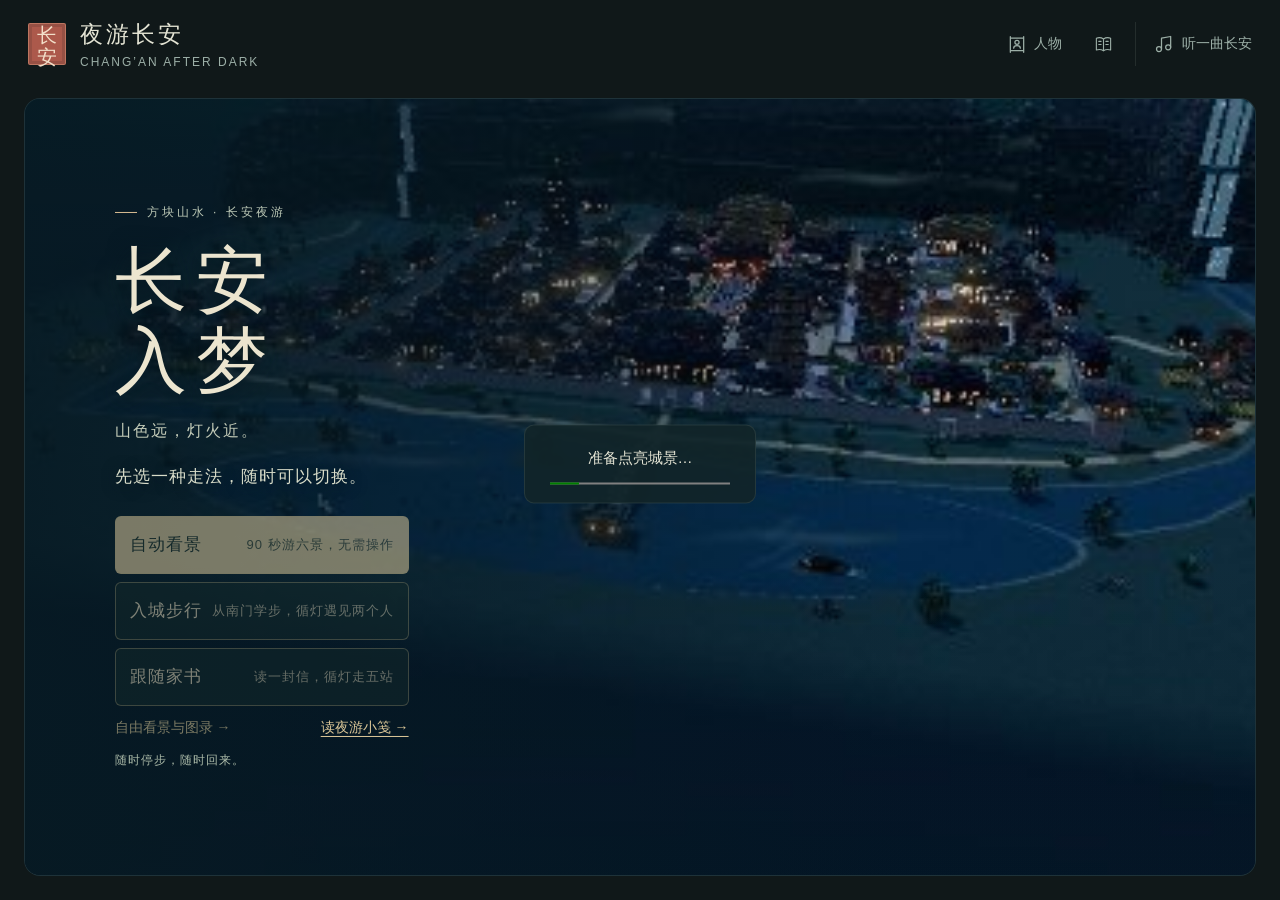
==== commit 37ef71b2: "Publish v67 working townspeople and player horse" ====
--- a/index.html
+++ b/index.html
@@ -572,7 +572,277 @@
  return{get revision(){return revision;},key,taleKey,snapshot,inspect,mend,turn,rememberTale,refresh,validEnding};
 }
 if(!window.CHANGAN_TALE_SCENE){let lanternStorage;try{lanternStorage=window.localStorage;}catch{}window.ChanganLanternWalk=createChanganLanternWalkState(lanternStorage,s=>window.dispatchEvent(new CustomEvent('changan-lantern-walk',{detail:s})));}</script>
-</head>
+<style>.town-directory-button{font:inherit;min-height:44px;padding:8px 12px;color:#e7dab5;background:#213e36;border:1px solid #b7a57677;border-radius:5px;cursor:pointer}.town-dialog{box-sizing:border-box;width:min(760px,94vw);max-height:88dvh;max-height:min(88dvh,900px);padding:0;color:#e7dcc0;background:#132b2b;border:1px solid #b49b69;border-radius:12px;box-shadow:0 22px 80px #0009}.town-dialog::backdrop{background:#061213cc}.town-dialog header{position:sticky;top:0;display:flex;align-items:center;justify-content:space-between;gap:12px;padding:18px 22px;background:#17302f;z-index:1}.town-dialog h2{font-size:23px;margin:0}.town-dialog-body{padding:8px 22px 24px;line-height:1.8}.town-dialog button{font:inherit;min-height:44px;padding:9px 13px;background:#304c42;border:1px solid #af9e7477;border-radius:6px;color:#f1e4bd;cursor:pointer}.town-dialog button:disabled{opacity:.48;cursor:default}.town-dialog button:focus-visible,.town-directory-button:focus-visible,.town-travel button:focus-visible{outline:2px solid #e9c77d;outline-offset:3px}.town-directory{display:grid;grid-template-columns:1fr 1fr;gap:10px}.town-directory button{text-align:left;display:grid;gap:4px}.town-directory span{font-size:13px;color:#c8c7ae}.town-directory small{color:#d9b980}.town-actions{display:flex;gap:8px;flex-wrap:wrap;margin:12px 0}.town-board{display:grid;grid-template-columns:repeat(3,minmax(0,1fr));gap:10px;margin:16px 0}.town-bin{display:grid;gap:7px;text-align:center;padding:12px 8px;background:#071e23;border:1px solid #5d7465;border-radius:8px}.town-bin strong{font-size:25px;color:#e1c58b}.town-dialog details{margin:16px 0}.town-dialog-body>p:last-child{font-size:12px;color:#a5b6ab}.town-nearby{position:fixed;right:24px;bottom:205px;z-index:45;max-width:min(360px,70vw);min-height:46px;font:inherit;background:#264a3e;color:#f0dfad;border:1px solid #c1a977;border-radius:7px;padding:9px 14px;cursor:pointer}.town-travel{position:fixed;right:24px;bottom:125px;z-index:44;display:flex;gap:7px;align-items:center;max-width:calc(100vw - 48px);flex-wrap:wrap;justify-content:flex-end}.town-travel[hidden],.town-nearby[hidden]{display:none!important}.town-travel button{font:inherit;min-height:44px;color:#f0dfad;background:#26483b;border:1px solid #c1a977;border-radius:6px;padding:9px 14px;cursor:pointer}.town-travel span{flex-basis:100%;font-size:12px;text-align:right;color:#d4d5b8;text-shadow:0 1px 4px #000}.town-nearby[hidden]{display:none}@media(max-width:620px){.town-directory{grid-template-columns:1fr}.town-dialog{width:95vw;max-height:88dvh}.town-dialog header{padding:14px}.town-dialog-body{padding:6px 14px 22px}.town-dialog h2{font-size:20px}.town-board{gap:5px}.town-bin{padding:9px 4px}.town-bin button{padding:8px 3px;font-size:12px}.town-nearby{right:12px;bottom:220px;max-width:80vw;font-size:13px}.town-travel{right:12px;bottom:143px;max-width:calc(100vw - 150px)}.town-travel button{padding:9px 11px;font-size:13px}.town-travel span{max-width:215px;line-height:1.5;font-size:11px}}
+</style><script>window.CHANGAN_TOWN_WORLD="city";window.CHANGAN_TOWN_CATALOG={"version":1,"notice":"\u8857\u574a\u4e0e\u5f53\u503c\u4eba\u7269\u3001\u5dee\u4e8b\u3001\u5668\u7269\u548c\u7eaa\u5ff5\u5747\u4e3a\u539f\u521b\u6f14\u7ece\u3002\u5404\u4eba\u7684\u804c\u5206\u7528\u4e8e\u8bb2\u8ff0\u8fd9\u4e00\u591c\uff0c\u4e0d\u4ee3\u8868\u53f2\u8f7d\u7684\u5177\u4f53\u4eba\u7269\u6216\u4e8b\u4ef6\u3002","people":[{"id":"city-horse","world":"city","name":"\u79e6\u4e03","role":"\u9a6c\u592b","place":"\u5357\u95e8\u4e1c\u4fa7\u5019\u9a6c\u5904","point":[16,158],"approach":[12.5,158],"profile":"vendor","kind":"order","intro":"\u8fd9\u5339\u6817\u9a6c\u53eb\u8e0f\u706f\uff0c\u5df2\u66ff\u4f60\u5907\u597d\u3002\u51fa\u53d1\u524d\uff0c\u66ff\u79e6\u4e03\u6309\u987a\u5e8f\u68c0\u4e00\u904d\u633d\u5177\uff1b\u9a6c\u5df2\u5f52\u4f60\uff0c\u65e0\u987b\u5148\u505a\u5dee\u4e8b\u624d\u80fd\u9a91\u3002","cards":["\u67e5\u978d\u6865","\u7d27\u809a\u5e26","\u7406\u7f30\u7ef3"],"answer":[0,1,2],"hint":"\u5148\u67e5\u978d\uff0c\u518d\u6536\u5e26\uff0c\u6700\u540e\u786e\u8ba4\u7f30\u7ef3\u4e0d\u7ede\u7ed3\u3002","reward":"\u8e0f\u706f\u7684\u65b0\u978d\u7ed3","result":"\u9a6c\u592b\u628a\u4e00\u679a\u9752\u8272\u978d\u7ed3\u7cfb\u5728\u8e0f\u706f\u978d\u540e\u3002\u4f60\u8fd8\u53ef\u9009\u7528\u971c\u8272\u5750\u9a91\u5916\u89c2\u3002","service":"horse","prop":"saddle"},{"id":"city-courier","world":"city","name":"\u9646\u884c","role":"\u9a7f\u5352","place":"\u5357\u95e8\u897f\u4fa7\u6b47\u811a\u5904","point":[-17,159],"approach":[-20.5,159],"profile":"inn","kind":"delivery","intro":"\u9646\u884c\u8981\u6362\u9774\u8d76\u4e0b\u4e00\u7a0b\uff0c\u6258\u4f60\u628a\u4e00\u5305\u5c01\u597d\u7684\u4e66\u7eb8\u5e26\u7ed9\u574a\u5df7\u4e66\u94fa\u7684\u5c0f\u7b80\u3002\u4e0d\u8981\u62c6\u5305\uff1b\u9001\u5230\u672c\u4eba\u624b\u4e2d\u624d\u7b97\u4ea4\u59a5\u3002","target":"city-apprentice","parcel":"\u5c01\u597d\u7684\u4e66\u7eb8","reward":"\u7eb8\u5c01\u4e0a\u7684\u4e00\u679a\u9a7f\u8bb0","result":"\u4e66\u7eb8\u4ea4\u59a5\uff0c\u9646\u884c\u7559\u4e0b\u7684\u9a7f\u8bb0\u4e5f\u6536\u8fdb\u76f8\u9022\u7c3f\u3002","prop":"parcel"},{"id":"city-apprentice","world":"city","name":"\u5c0f\u7b80","role":"\u4e66\u94fa\u5b66\u5f92","place":"\u574a\u5df7\u4e66\u94fa\u95e8\u8fb9","point":[-172,127],"approach":[-175.5,127],"profile":"book","kind":"order","intro":"\u4e66\u94fa\u6b63\u5728\u8865\u4e00\u518c\u6563\u9875\u3002\u5e2e\u5c0f\u7b80\u5148\u6838\u9875\u3001\u518d\u9f50\u53e3\u3001\u6700\u540e\u7cfb\u7ef3\uff0c\u4e66\u9875\u4fbf\u4e0d\u4f1a\u98a0\u5012\u7740\u5939\u8fdb\u53bb\u3002\u82e5\u5e26\u7740\u9a7f\u5352\u7684\u4e66\u7eb8\uff0c\u4e5f\u53ef\u5728\u8fd9\u91cc\u4ea4\u59a5\u3002","cards":["\u6838\u5bf9\u9875\u5e8f","\u9f50\u6574\u4e66\u53e3","\u7a7f\u7ef3\u6536\u518c"],"answer":[0,1,2],"hint":"\u5185\u5bb9\u5148\u540e\u5728\u524d\uff0c\u4e66\u53e3\u9f50\u6574\u5728\u540e\uff0c\u6700\u540e\u624d\u6536\u518c\u3002","reward":"\u4e00\u6761\u4e66\u53e3\u7eb8\u7b7e","result":"\u6848\u4e0a\u7684\u6563\u9875\u6536\u6210\u4e00\u518c\uff0c\u4e66\u94fa\u95e8\u8fb9\u591a\u4e86\u4e00\u679a\u9752\u8272\u7eb8\u7b7e\u3002","prop":"book"},{"id":"city-water","world":"city","name":"\u963f\u6c90","role":"\u8336\u8086\u4f19\u8ba1","place":"\u8336\u8086\u5357\u6a90\u8fb9","point":[-123,122],"approach":[-126.5,122],"profile":"tea","kind":"balance","intro":"\u665a\u6765\u7684\u4e09\u684c\u5ba2\u4eba\u8981\u6dfb\u6e29\u6c34\uff1a\u95e8\u8fb9\u4e24\u76cf\u3001\u7a97\u4e0b\u4e09\u76cf\u3001\u7089\u65c1\u4e00\u76cf\u3002\u628a\u516d\u76cf\u6c34\u5206\u597d\uff0c\u963f\u6c90\u5c31\u80fd\u817e\u51fa\u624b\u6536\u62fe\u8336\u6848\u3002","bins":["\u95e8\u8fb9","\u7a97\u4e0b","\u7089\u65c1"],"answer":[2,3,1],"hint":"\u4e24\u3001\u4e09\u3001\u4e00\uff0c\u516d\u76cf\u6070\u597d\u7528\u5c3d\u3002","reward":"\u8336\u6848\u4e0a\u7684\u6e29\u76cf\u8bb0","result":"\u4e09\u4e2a\u6c34\u76d8\u90fd\u5907\u597d\u4e86\uff0c\u8336\u6848\u7559\u4e0b\u4e00\u4e2a\u6e29\u76cf\u5c0f\u8bb0\u3002","prop":"tea"},{"id":"city-lamp","world":"city","name":"\u6c88\u706f","role":"\u638c\u706f\u4eba","place":"\u897f\u574a\u94fa\u820d\u7684\u6a90\u4e0b","point":[-106,98],"approach":[-109.5,98],"profile":"inn","kind":"turns","intro":"\u8fd9\u76cf\u6a90\u706f\u7684\u4e09\u7247\u6321\u98ce\u53f6\u677e\u4e86\u3002\u6bcf\u7247\u70b9\u4e00\u6b21\u8f6c\u4e00\u683c\uff0c\u6309\u706f\u5320\u7559\u4e0b\u7684\u8bb0\u53f7\u5f52\u4f4d\uff0c\u518d\u68c0\u67e5\u662f\u5426\u6321\u4f4f\u4e86\u7a7f\u5802\u98ce\u3002","labels":["\u4e0a\u53f6","\u4e2d\u53f6","\u4e0b\u53f6"],"answer":[1,3,2],"hint":"\u8bb0\u53f7\u4ece\u4e0a\u5230\u4e0b\u662f\u4e00\u3001\u4e09\u3001\u4e8c\u3002","reward":"\u4e00\u76cf\u7a33\u4f4f\u7684\u6a90\u706f","result":"\u4e09\u7247\u53f6\u5f52\u4f4d\uff0c\u6848\u4e0a\u7684\u706f\u7b3c\u4eae\u4e86\uff0c\u5f80\u6765\u7684\u5ba2\u4eba\u4e5f\u6709\u4e86\u843d\u811a\u7684\u706f\u5f71\u3002","prop":"lamp"},{"id":"city-porter","world":"city","name":"\u7f57\u62d9","role":"\u5ba2\u6808\u811a\u592b","place":"\u57ce\u897f\u5ba2\u6808\u5916\u5899\u8fb9","point":[-232,21],"approach":[-235.5,21],"profile":"vendor","kind":"balance","intro":"\u4e09\u4f4d\u65c5\u4eba\u7684\u884c\u674e\u5df2\u7ecf\u5199\u597d\u53bb\u5904\uff1a\u4e0a\u623f\u4e24\u4ef6\u3001\u5eca\u4e0b\u4e24\u4ef6\u3001\u540e\u9662\u4e09\u4ef6\u3002\u66ff\u811a\u592b\u5206\u9f50\u4e03\u4ef6\uff0c\u514d\u5f97\u591c\u6df1\u6572\u9519\u623f\u95e8\u3002","bins":["\u4e0a\u623f","\u5eca\u4e0b","\u540e\u9662"],"answer":[2,2,3],"hint":"\u4e0a\u623f\u4e0e\u5eca\u4e0b\u5404\u4e24\u4ef6\uff0c\u540e\u9662\u4e09\u4ef6\u3002","reward":"\u5ba2\u6808\u6728\u7b79","result":"\u884c\u674e\u6309\u53bb\u5904\u6446\u597d\uff0c\u811a\u592b\u628a\u4e00\u679a\u6728\u7b79\u7559\u7ed9\u4f60\u3002","prop":"parcel"},{"id":"city-caravan","world":"city","name":"\u5b89\u5e08","role":"\u5546\u65c5\u884c\u4e3b","place":"\u8d6d\u57a3\u5546\u65c5\u574a\u5916\u8d27\u9662","point":[-374,204],"approach":[-377.5,204],"profile":"vendor","kind":"order","intro":"\u884c\u4e3b\u4e0d\u7f3a\u770b\u70ed\u95f9\u7684\u4eba\uff0c\u7f3a\u7684\u662f\u66ff\u4ed6\u8ba4\u771f\u6838\u4e00\u56de\u8d27\u7684\u4eba\u3002\u5148\u5bf9\u5c01\u8bb0\uff0c\u518d\u6e05\u70b9\u5305\u6570\uff0c\u6700\u540e\u843d\u4e0b\u4ea4\u63a5\u7b79\u3002","cards":["\u6838\u5c01\u8bb0","\u70b9\u5305\u6570","\u843d\u4ea4\u63a5\u7b79"],"answer":[0,1,2],"hint":"\u5c01\u8bb0\u672a\u6838\u524d\u4e0d\u8981\u62c6\u5305\uff0c\u6570\u91cf\u6838\u9f50\u540e\u518d\u4ea4\u63a5\u3002","reward":"\u5546\u65c5\u4ea4\u63a5\u7b79","result":"\u8d27\u9662\u6848\u4e0a\u7684\u4e09\u4ef6\u4e8b\u4f9d\u6b21\u529e\u59a5\uff0c\u4ea4\u63a5\u7b79\u5f52\u4e86\u4f60\u3002","prop":"parcel"},{"id":"city-garden","world":"city","name":"\u82b8\u5a18","role":"\u82b1\u5703\u4eba","place":"\u78a7\u74e6\u56ed\u6797\u574a\u82b1\u9662\u8fb9","point":[428,202],"approach":[424.5,202],"profile":"tea","kind":"balance","intro":"\u82b1\u5703\u53ea\u5269\u516d\u74e2\u6c34\u3002\u65b0\u683d\u82b1\u82d7\u8981\u4e09\u74e2\u3001\u7af9\u6839\u4e24\u74e2\uff0c\u677e\u76c6\u7559\u4e00\u74e2\uff1b\u5148\u628a\u6c34\u76d8\u5206\u597d\uff0c\u522b\u88ab\u6ee1\u9662\u591c\u8272\u5e26\u504f\u4e86\u3002","bins":["\u82b1\u82d7","\u7af9\u6839","\u677e\u76c6"],"answer":[3,2,1],"hint":"\u4e09\u7ed9\u82b1\uff0c\u4e8c\u7ed9\u7af9\uff0c\u4e00\u7ed9\u677e\u3002","reward":"\u82b1\u5703\u6728\u724c","result":"\u5206\u597d\u7684\u6c34\u9001\u5f80\u4e09\u5904\uff0c\u82b1\u5703\u8fb9\u591a\u4e86\u4e00\u5757\u9752\u8272\u6728\u724c\u3002","prop":"plant"},{"id":"city-scribe","world":"city","name":"\u781a\u751f","role":"\u6284\u4e66\u4eba","place":"\u9752\u74e6\u4e66\u820d\u574a\u6a90\u5916","point":[-94,341],"approach":[-97.5,341],"profile":"book","kind":"order","intro":"\u781a\u751f\u8981\u6284\u7684\u4e0d\u662f\u8d8a\u591a\u8d8a\u597d\u3002\u4ed6\u5148\u6838\u5e95\u672c\uff0c\u518d\u8a8a\u6e05\uff0c\u6700\u540e\u6821\u5bf9\uff1b\u66ff\u4ed6\u628a\u6848\u4e0a\u7684\u4e09\u5f20\u5de5\u5e8f\u7b7e\u6392\u597d\u3002","cards":["\u6838\u5e95\u672c","\u8a8a\u6e05","\u6821\u5bf9"],"answer":[0,1,2],"hint":"\u6ca1\u6709\u53ef\u9760\u5e95\u672c\uff0c\u4e0d\u6025\u7740\u843d\u7b14\uff1b\u6284\u5b8c\u8fd8\u9700\u56de\u5934\u6821\u5bf9\u3002","reward":"\u4e00\u679a\u6821\u4e66\u7b7e","result":"\u4e09\u5f20\u5de5\u5e8f\u7b7e\u5f52\u4f4d\uff0c\u6848\u8fb9\u7559\u4e0b\u4e00\u679a\u6821\u4e66\u5c0f\u7b7e\u3002","prop":"book"},{"id":"city-watch","world":"city","name":"\u8bb8\u66f4","role":"\u5de1\u574a\u4eba","place":"\u6731\u96c0\u8857\u4e1c\u4fa7\u5eca\u53e3","point":[18,49],"approach":[14.5,49],"profile":"music","kind":"order","intro":"\u8bb8\u66f4\u8981\u5de1\u770b\u4e09\u5904\uff1a\u5148\u6838\u706f\uff0c\u518d\u770b\u6865\u53e3\uff0c\u6700\u540e\u8bb0\u4e0b\u5f02\u6837\u3002\u4ed6\u8bf7\u4f60\u6392\u597d\u5de1\u770b\u6b21\u5e8f\uff0c\u4e5f\u63d0\u9192\u4f60\u627e\u4eba\u65f6\u53ef\u4ece\u76f8\u9022\u7c3f\u5faa\u8def\u3002","cards":["\u6838\u706f","\u770b\u6865\u53e3","\u8bb0\u5f02\u6837"],"answer":[0,1,2],"hint":"\u5148\u770b\u6e05\uff0c\u518d\u8d70\u8fd1\uff0c\u6700\u540e\u8bb0\u4e0b\u3002","reward":"\u5de1\u574a\u5c0f\u7b79","result":"\u5de1\u770b\u7b79\u6302\u56de\u8170\u95f4\uff0c\u8bb8\u66f4\u628a\u4e00\u679a\u5907\u7528\u5c0f\u7b79\u4ea4\u7ed9\u4f60\u3002","prop":"lamp"},{"id":"city-river","world":"city","name":"\u963f\u7f09","role":"\u6e21\u5934\u8865\u7f51\u4eba","place":"\u66f2\u6c5f\u5317\u5cb8\u7684\u7cfb\u7f06\u5904","point":[132,88],"approach":[128.5,88],"profile":"boat","kind":"turns","intro":"\u6e21\u5934\u7684\u4e09\u5904\u7ef3\u6263\u671d\u5411\u4e71\u4e86\u3002\u7167\u7740\u7cfb\u7f06\u4eba\u7559\u4e0b\u7684\u70b9\u6570\u628a\u5b83\u4eec\u8f6c\u597d\uff0c\u624d\u4e0d\u4f1a\u5728\u6536\u7ef3\u65f6\u7f20\u6210\u4e00\u56e2\u3002","labels":["\u5cb8\u6263","\u4e2d\u6263","\u821f\u6263"],"answer":[2,1,3],"hint":"\u5cb8\u6263\u4e8c\uff0c\u4e2d\u6263\u4e00\uff0c\u821f\u6263\u4e09\u3002","reward":"\u6e21\u5934\u7ef3\u7ed3","result":"\u4e09\u4e2a\u7ef3\u6263\u7406\u987a\uff0c\u6848\u4e0a\u591a\u4e86\u4e00\u679a\u6536\u59a5\u7684\u7ef3\u7ed3\u3002","prop":"rope"},{"id":"city-weaver","world":"city","name":"\u7eeb\u79cb","role":"\u7ec7\u4f5c\u4eba","place":"\u4e34\u6e56\u5de5\u827a\u574a\u6599\u67b6\u65c1","point":[432,375],"approach":[428.5,375],"profile":"tea","kind":"order","intro":"\u6599\u67b6\u65c1\u653e\u7740\u4e09\u6bb5\u8981\u6536\u7684\u7ec7\u7247\u3002\u5148\u7406\u7ecf\u7ebf\uff0c\u518d\u6536\u7eac\u5c3e\uff0c\u6700\u540e\u53e0\u9f50\uff0c\u7eeb\u79cb\u4fbf\u80fd\u628a\u5b83\u4eec\u5e26\u8fdb\u4f5c\u574a\u3002","cards":["\u7406\u7ecf\u7ebf","\u6536\u7eac\u5c3e","\u53e0\u9f50\u7ec7\u7247"],"answer":[0,1,2],"hint":"\u5148\u7406\u7eb5\u7ebf\uff0c\u518d\u6536\u6a2a\u5c3e\uff0c\u6700\u540e\u53e0\u653e\u3002","reward":"\u4e00\u6bb5\u6536\u9f50\u7684\u7ec7\u8fb9","result":"\u6599\u67b6\u4e0a\u7684\u7ec7\u7247\u6536\u9f50\uff0c\u7559\u4e0b\u4e00\u5c0f\u6bb5\u7ec7\u8fb9\u4f5c\u8bb0\u3002","prop":"cloth"},{"id":"palace-gate","world":"palace","name":"\u536b\u7b80","role":"\u95e8\u503c","place":"\u627f\u5929\u95e8\u897f\u4fa7\u503c\u623f\u524d","point":[-18,292],"approach":[-18,295.2],"profile":"music","kind":"order","intro":"\u95e8\u503c\u4e0d\u628a\u4f60\u6321\u5728\u5916\u9762\uff0c\u53ea\u8bf7\u4f60\u8bb0\u4f4f\u5bab\u4e2d\u6765\u5f80\u7684\u6b21\u5e8f\uff1a\u5148\u8bf4\u660e\u6765\u610f\uff0c\u518d\u6838\u6240\u5f80\u4e4b\u5904\uff0c\u6700\u540e\u6536\u597d\u901a\u884c\u5c0f\u7b79\u3002\u8e0f\u706f\u5019\u5728\u5bab\u95e8\u5916\uff0c\u5165\u5185\u8bf7\u6b65\u884c\u3002","cards":["\u8bf4\u660e\u6765\u610f","\u6838\u6240\u5f80\u5904","\u6536\u901a\u884c\u7b79"],"answer":[0,1,2],"hint":"\u5148\u8bf4\u6e05\u6765\u610f\uff0c\u518d\u8ba4\u8def\uff0c\u6700\u540e\u6536\u597d\u5c0f\u7b79\u3002","reward":"\u5bab\u95e8\u901a\u884c\u5c0f\u7b79","result":"\u95e8\u503c\u9012\u7ed9\u4f60\u4e00\u679a\u6e38\u620f\u4e2d\u7684\u901a\u884c\u5c0f\u7b79\uff1b\u539f\u5bab\u9619\u73a9\u6cd5\u4e0d\u56e0\u6b64\u8bbe\u9501\u3002","prop":"parcel"},{"id":"palace-clerk","world":"palace","name":"\u65b9\u8861","role":"\u503c\u623f\u4e66\u540f","place":"\u524d\u5ead\u897f\u4fa7\u5eca\u8fb9","point":[-51,78],"approach":[-51,81.2],"profile":"book","kind":"balance","intro":"\u5f85\u9001\u7684\u516d\u9875\u6284\u672c\u5206\u522b\u5f52\u4e09\u5904\uff1a\u8bae\u4e8b\u5eca\u4e24\u9875\uff0c\u4e66\u9601\u4e09\u9875\uff0c\u503c\u623f\u7559\u4e00\u9875\u3002\u5e2e\u4e66\u540f\u5206\u597d\uff0c\u7eb8\u9875\u624d\u4e0d\u81f3\u4e8e\u5728\u5eca\u95f4\u6765\u56de\u6298\u8fd4\u3002","bins":["\u8bae\u4e8b\u5eca","\u4e66\u9601","\u503c\u623f"],"answer":[2,3,1],"hint":"\u4e8c\u3001\u4e09\u3001\u4e00\uff0c\u5408\u4e3a\u516d\u9875\u3002","reward":"\u503c\u623f\u5206\u5377\u7b7e","result":"\u4e09\u645e\u6284\u672c\u5206\u9f50\uff0c\u6848\u4e0a\u7559\u4e0b\u5206\u5377\u5c0f\u7b7e\u3002","prop":"book"},{"id":"palace-lamp","world":"palace","name":"\u5468\u70db","role":"\u638c\u706f\u5320","place":"\u524d\u5ead\u4e1c\u4fa7\u706f\u6848\u8fb9","point":[55,78],"approach":[55,81.2],"profile":"inn","kind":"turns","intro":"\u5bab\u706f\u4e0d\u662f\u8d8a\u4eae\u8d8a\u597d\u3002\u638c\u706f\u5320\u8981\u4f60\u628a\u4e09\u7247\u906e\u98ce\u53f6\u7167\u8bb0\u53f7\u5f52\u4f4d\uff0c\u8ba9\u5149\u7559\u5728\u6848\u8fb9\uff0c\u4e5f\u4e0d\u88ab\u5eca\u98ce\u5439\u6563\u3002","labels":["\u4e1c\u53f6","\u4e2d\u53f6","\u897f\u53f6"],"answer":[3,1,2],"hint":"\u4ece\u5de6\u5230\u53f3\u662f\u4e09\u3001\u4e00\u3001\u4e8c\u3002","reward":"\u7a33\u706f\u8bb0","result":"\u906e\u98ce\u53f6\u5f52\u4f4d\uff0c\u706f\u6848\u4eae\u8d77\u4e00\u76cf\u7a33\u706f\u3002","prop":"lamp"},{"id":"palace-wood","world":"palace","name":"\u97e9\u6734","role":"\u6728\u4f5c\u5320","place":"\u8bae\u4e8b\u5eca\u897f\u4fa7\u6599\u67b6\u8fb9","point":[-61,14],"approach":[-61,17.2],"profile":"vendor","kind":"delivery","intro":"\u97e9\u6734\u6838\u5b8c\u4e00\u518c\u5907\u6599\u7c3f\uff0c\u6258\u4f60\u9001\u7ed9\u4e66\u9601\u5916\u7684\u5b63\u7b3a\u3002\u5979\u4f1a\u6536\u4e0b\u7c3f\u5b50\u6838\u8bb0\uff0c\u4e0d\u66ff\u4f60\u6539\u5199\u539f\u6765\u7684\u4fee\u7f2e\u8bae\u3002","target":"palace-scribe","parcel":"\u5907\u6599\u7c3f","reward":"\u6728\u4f5c\u5907\u6599\u7b7e","result":"\u5907\u6599\u7c3f\u4ea4\u5230\u5b63\u7b3a\u624b\u91cc\uff0c\u6728\u4f5c\u7684\u5907\u6599\u7b7e\u4e5f\u5165\u4e86\u76f8\u9022\u7c3f\u3002","prop":"wood"},{"id":"palace-scribe","world":"palace","name":"\u5b63\u7b3a","role":"\u6821\u4e66\u5973\u53f2","place":"\u540e\u82d1\u4e66\u9601\u4e1c\u6a90\u5916","point":[51,-8],"approach":[51,-4.8],"profile":"book","kind":"order","intro":"\u5b63\u7b3a\u6b63\u5728\u6838\u4e00\u5377\u6284\u672c\u3002\u8bf7\u6309\u68c0\u76ee\u5f55\u3001\u6838\u7f3a\u9875\u3001\u5f52\u5377\u7684\u987a\u5e8f\u6392\u7b7e\uff1b\u82e5\u66ff\u97e9\u6734\u5e26\u6765\u4e86\u5907\u6599\u7c3f\uff0c\u4e5f\u53ef\u5728\u8fd9\u91cc\u4ea4\u59a5\u3002","cards":["\u68c0\u76ee\u5f55","\u6838\u7f3a\u9875","\u5f52\u5377"],"answer":[0,1,2],"hint":"\u5148\u77e5\u9053\u5e94\u6709\u4ec0\u4e48\uff0c\u518d\u6838\u7f3a\u9875\uff0c\u6700\u540e\u5f52\u5377\u3002","reward":"\u4e66\u9601\u5f52\u5377\u7b7e","result":"\u76ee\u5f55\u4e0e\u7f3a\u9875\u6838\u59a5\uff0c\u4e66\u9601\u8fb9\u591a\u4e86\u4e00\u679a\u5f52\u5377\u7b7e\u3002","prop":"book"},{"id":"palace-water","world":"palace","name":"\u675c\u6e20","role":"\u7406\u6c34\u4eba","place":"\u540e\u82d1\u897f\u4fa7\u6c34\u6e20\u65c1","point":[-59,-87],"approach":[-59,-83.8],"profile":"boat","kind":"turns","intro":"\u8fd9\u91cc\u53e6\u6709\u4e09\u5904\u5c0f\u6e20\u95e9\uff0c\u548c\u539f\u6765\u7684\u6c60\u82d1\u7406\u6c34\u5404\u81ea\u8bb0\u7740\u3002\u628a\u6e20\u9996\u3001\u5206\u6e20\u3001\u6e20\u5c3e\u7684\u8bb0\u53f7\u8f6c\u5bf9\uff0c\u8ba9\u7406\u6c34\u4eba\u80fd\u7ee7\u7eed\u6536\u62fe\u5de5\u5177\u3002","labels":["\u6e20\u9996","\u5206\u6e20","\u6e20\u5c3e"],"answer":[1,2,3],"hint":"\u6e20\u9996\u4e00\uff0c\u5206\u6e20\u4e8c\uff0c\u6e20\u5c3e\u4e09\u3002","reward":"\u6e20\u8fb9\u6728\u8bb0","result":"\u5c0f\u6e20\u95e9\u5f52\u4f4d\uff0c\u4e00\u5757\u7406\u6c34\u6728\u8bb0\u7acb\u5728\u5de5\u5177\u6848\u65c1\u3002","prop":"rope"},{"id":"palace-flower","world":"palace","name":"\u9752\u79be","role":"\u82d1\u5703\u4eba","place":"\u540e\u82d1\u897f\u5317\u82b1\u7566\u8fb9","point":[-82,-117],"approach":[-82,-113.8],"profile":"tea","kind":"balance","intro":"\u82d1\u5703\u4eba\u8981\u628a\u516d\u7bee\u62a4\u6839\u8349\u5206\u7ed9\u4e09\u7247\u82d7\u5703\uff1a\u82b1\u7566\u4e09\u7bee\u3001\u7af9\u8fb9\u4e00\u7bee\u3001\u677e\u6839\u4e24\u7bee\u3002\u8bf7\u5206\u9f50\uff0c\u4e0d\u5fc5\u628a\u5b83\u4eec\u5168\u5806\u5230\u6700\u663e\u773c\u7684\u4e00\u5904\u3002","bins":["\u82b1\u7566","\u7af9\u8fb9","\u677e\u6839"],"answer":[3,1,2],"hint":"\u4e09\u3001\u4e00\u3001\u4e8c\uff0c\u5408\u4e3a\u516d\u7bee\u3002","reward":"\u62a4\u6839\u8349\u7f16\u8bb0","result":"\u4e09\u7247\u82d7\u5703\u5404\u5f97\u6240\u9700\uff0c\u82b1\u7566\u65c1\u7559\u4e0b\u8349\u7f16\u5c0f\u8bb0\u3002","prop":"plant"},{"id":"palace-ball","world":"palace","name":"\u7a0b\u6bec","role":"\u53f8\u5177\u4eba","place":"\u5c0f\u6bec\u573a\u4e1c\u4fa7\u5668\u5177\u67b6","point":[114,95],"approach":[114,98.2],"profile":"vendor","kind":"order","intro":"\u53f8\u5177\u4eba\u6b63\u6536\u573a\u8fb9\u5668\u5177\uff1a\u5148\u6570\u7403\uff0c\u518d\u67e5\u7403\u6756\uff0c\u6700\u540e\u6536\u5165\u67b6\u4e2d\u3002\u4ed6\u4e5f\u4f1a\u63d0\u9192\u4f60\uff0c\u539f\u6765\u7684\u6b65\u6253\u4ecd\u5728\u6bec\u573a\u8fb9\u4eb2\u81ea\u5f00\u5c40\u3002","cards":["\u6570\u7403","\u67e5\u6756","\u5165\u67b6"],"answer":[0,1,2],"hint":"\u5148\u6e05\u70b9\uff0c\u518d\u67e5\u770b\u635f\u4f24\uff0c\u6700\u540e\u5165\u67b6\u3002","reward":"\u573a\u8fb9\u5668\u5177\u7b79","result":"\u5668\u5177\u5f52\u67b6\uff0c\u53f8\u5177\u4eba\u7559\u4e0b\u4e00\u679a\u5c0f\u7b79\u3002\u539f\u6b65\u6253\u6700\u4f73\u6210\u7ee9\u4fdd\u7559\u3002","prop":"ball"}]};
+(function(root){
+ 'use strict';
+ function create(catalog,storage){
+  const key='changan:town-life:v1',people=catalog.people,known=new Set(people.map(n=>n.id));let writable=!!storage,memory={version:1,tasks:{},parcels:{},received:{}};
+  const blank=n=>({stage:0,complete:false,values:n.kind==='turns'?[0,0,0]:n.kind==='balance'?[0,0,0]:[],at:0});
+  function clean(raw){const v={version:1,tasks:{},parcels:{},received:{}};if(!raw||typeof raw!=='object')return v;for(const n of people){const t=raw.tasks?.[n.id];if(!t||typeof t!=='object')continue;const row=blank(n);row.complete=t.complete===true;row.stage=Math.min(3,Math.max(0,Number.isInteger(t.stage)?t.stage:0));if(Array.isArray(t.values))row.values=(n.kind==='order'?t.values.filter(x=>Number.isInteger(x)&&x>=0&&x<3).slice(0,3):[0,1,2].map(i=>Math.min(n.kind==='turns'?3:12,Math.max(0,Number.isInteger(t.values[i])?t.values[i]:0))));row.at=Number.isFinite(t.at)?t.at:0;v.tasks[n.id]=row;}for(const [id,value]of Object.entries(raw.parcels||{}))if(known.has(id)&&value===true&&people.find(n=>n.id===id)?.kind==='delivery')v.parcels[id]=true;for(const id of Object.keys(raw.received||{}))if(known.has(id)&&raw.received[id]===true)v.received[id]=true;return v;}
+  function refresh(){try{const text=storage?.getItem(key);if(text&&text.length<131072){const saved=clean(JSON.parse(text));for(const [id,t]of Object.entries(memory.tasks))if(t.complete||t.at>(saved.tasks[id]?.at||0))saved.tasks[id]=t;Object.assign(saved.received,memory.received);for(const id of Object.keys(memory.parcels))if(!saved.tasks[id]?.complete)saved.parcels[id]=true;for(const id of Object.keys(saved.parcels))if(saved.tasks[id]?.complete)delete saved.parcels[id];memory=saved;}}catch{writable=false;}return memory;}
+  function persist(){try{storage?.setItem(key,JSON.stringify(memory));if(!storage)writable=false;}catch{writable=false;}}
+  const task=id=>{const n=people.find(n=>n.id===id);if(!n)return null;return memory.tasks[id]??(memory.tasks[id]=blank(n));};
+  function snapshot(){refresh();return {...JSON.parse(JSON.stringify(memory)),writable,completed:people.filter(n=>memory.tasks[n.id]?.complete).map(n=>n.id)};}
+  function act(id,action,value){refresh();const n=people.find(n=>n.id===id);if(!n)return{ok:false,message:'未找到这位当值人。'};const t=task(id);let message='';
+   if(action==='receive'){const sender=people.find(p=>p.kind==='delivery'&&p.target===id&&memory.parcels[p.id]);if(!sender)return{ok:false,message:'身边没有待交的封包。'};const s=task(sender.id);s.complete=true;s.at=Date.now();delete memory.parcels[sender.id];memory.received[id]=true;message=sender.parcel+'已亲手交妥，'+sender.reward+'收入相逢簿。';}
+   else if(t.complete)return{ok:true,complete:true,message:n.result};
+   else if(n.kind==='delivery'&&action==='take'){memory.parcels[id]=true;t.stage=1;message='已收好'+n.parcel+'。循路找到'+people.find(p=>p.id===n.target).name+'，当面交付。';}
+   else if(n.kind==='order'&&action==='pick'&&Number.isInteger(value)&&value>=0&&value<3){const expected=n.answer[t.values.length];if(value!==expected)return{ok:false,message:'这一步还不合顺序。'+n.hint};t.values.push(value);t.stage=t.values.length;if(t.stage===3){t.complete=true;message=n.result;}else message='这一步记下了，再看下一步。';}
+   else if(n.kind==='turns'&&action==='turn'&&Number.isInteger(value)&&value>=0&&value<3){t.values[value]=(t.values[value]+1)%4;message='转动一格，再看三处记号。';}
+   else if(n.kind==='balance'&&action==='add'&&value&&Number.isInteger(value.index)&&value.index>=0&&value.index<3&&[-1,1].includes(value.delta)){const total=n.answer.reduce((a,b)=>a+b,0),sum=t.values.reduce((a,b)=>a+b,0);if(value.delta>0&&sum>=total)return{ok:false,message:'器物已分尽，先从别处移回一份。'};t.values[value.index]=Math.max(0,t.values[value.index]+value.delta);message='挪好一份，再核三处数目。';}
+   else if(['turns','balance'].includes(n.kind)&&action==='check'){if(t.values.every((x,i)=>x===n.answer[i])){t.complete=true;t.stage=3;message=n.result;}else return{ok:false,message:'还差一点。'+n.hint};}
+   else return{ok:false,message:'请从这位人物案边的操作继续。'};
+   t.at=Date.now();persist();return {ok:true,complete:t.complete,message,writable};
+  }
+  refresh();return{key,refresh,snapshot,act,task:id=>{refresh();const n=people.find(p=>p.id===id);return n?JSON.parse(JSON.stringify(memory.tasks[id]||blank(n))):null;}};
+ }
+ root.ChanganTownState={create};if(typeof module!=='undefined')module.exports=root.ChanganTownState;
+})(typeof window!=='undefined'?window:globalThis);
+
+(function(root){
+ 'use strict';
+ // Body-only voxel figures. The caller supplies the existing story box collector,
+// world origin, groundY and seven shared storyColors material batches.
+// Animated arms keep their original world-X positions and world-Z hinge axis;
+// fixed story props and remembered objects remain owned by cityHumanFixedParts.
+function focusedCityCharacter(story,box){
+ const cx=1.32,cz=.45,type=story.type;
+ const styles={
+  tea:{cloth:'jade',sleeve:'jade',panel:'paper',lining:'paper',belt:'wood'},
+  book:{cloth:'paper',sleeve:'paper',panel:'paper',lining:'robe',belt:'dark'},
+  inn:{cloth:'robe',sleeve:'wood',panel:'wood',lining:'paper',belt:'gold'},
+  vendor:{cloth:'wood',sleeve:'robe',panel:'robe',lining:'paper',belt:'jade'},
+  music:{cloth:'dark',sleeve:'dark',panel:'robe',lining:'paper',belt:'gold'},
+  boat:{cloth:'wood',sleeve:'wood',panel:'wood',lining:'paper',belt:'jade'}
+ },style=styles[type]||styles.tea;
+ // Four hosts are approached from the west, the musician from +Z and the
+ // boat keeper from -Z. Only local facial/clothing detail changes orientation.
+ const front=type==='music'?[0,1]:type==='boat'?[0,-1]:[-1,0];
+ const side=[-front[1],front[0]],frontAlongX=front[0]!==0;
+ let pieces=0;
+ const part=(dx,y,dz,w,h,d,color,role='')=>{
+  box(cx+dx,y,cz+dz,w,h,d,color,role);pieces++;
+ };
+ // Width follows the visible face, depth points toward the visitor. Each box
+ // remains axis aligned, so the existing instance and animation contracts hold.
+ const face=(depth,y,across,w,h,d,color,role='')=>part(
+  front[0]*depth+side[0]*across,y,front[1]*depth+side[1]*across,
+  frontAlongX?d:w,h,frontAlongX?w:d,color,role
+ );
+
+ // Separated ankles, projecting toes and a two-step hem give a clear standing
+ // silhouette without a solid pillar between the shoes and coat.
+ for(const across of [-.17,.17]){
+  face(0,.31,across,.18,.38,.25,'dark');
+  face(.055,.095,across,.22,.18,.32,'dark');
+  face(.24,.08,across,.18,.11,.10,'dark');
+  face(.14,.174,across,.19,.027,.20,style.lining);
+ }
+ // A flared hem, shallow alternating folds and a fitted waist replace the
+ // two solid skirt blocks. The fold planes follow the actual facing side.
+ for(let j=0;j<6;j++){
+  const width=.80-j*.033,depth=.64-j*.018,y=.48+j*.085;
+  part(0,y,0,width,.10,depth,style.cloth);
+  for(const across of [-.25,-.12,.12,.25])if(Math.abs(across)<width/2-.04)face(depth/2+.018,y,across,.034,.092,.035,j===0?style.lining:style.cloth);
+ }
+ face(.343,.438,0,.77,.035,.035,style.lining);
+ part(0,1.15,0,.58,.30,.51,style.cloth);
+ part(0,1.40,0,.65,.25,.55,style.cloth);
+ part(0,1.62,0,.73,.20,.57,style.cloth);
+ face(.30,1.29,.08,.31,.55,.045,style.panel);
+ face(-.30,1.33,0,.45,.52,.035,style.cloth);
+ part(0,.97,0,.67,.095,.59,style.belt);
+ face(.323,.97,0,.12,.12,.055,style.belt);
+ face(.326,.81,-.065,.055,.23,.038,style.belt);
+ face(.325,.84,.04,.044,.17,.033,style.belt);
+
+ // Shoulder caps meet the old pivot at y=1.70. One sleeve and one hand per
+ // role are essential: cityHumanRefs stores exactly one instance for each key.
+ for(const dx of [-.41,.41]){
+  part(dx,1.66,0,.27,.17,.49,style.cloth);
+  part(dx,1.57,0,.30,.13,.48,style.cloth);
+ }
+ for(const [side,x]of [['left',.77],['right',1.86]]){
+  box(x,1.33,.45,.30,.74,.36,style.sleeve,'arm-'+side);pieces++;
+  box(x,.89,.45,.18,.16,.20,'skin','hand-'+side);pieces++;
+  box(x,1.055,.45,.34,.13,.40,style.sleeve,'arm-'+side+'-cuff');pieces++;
+  box(x,.992,.45,.355,.045,.415,style.lining,'arm-'+side+'-edging');pieces++;
+  box(x+front[0]*.19,1.34,.45+front[1]*.19,frontAlongX?.028:.042,.43,frontAlongX?.042:.028,style.cloth,'arm-'+side+'-fold');pieces++;
+ }
+
+ // Crossed collar, visible neck, ears and a restrained face read at human
+ // walking height; eye centers stay near 2.24 m and headwear below 2.80 m.
+ part(0,1.85,0,.25,.22,.26,'skin');
+ face(.30,1.76,0,.14,.12,.045,'paper');
+ for(let j=0;j<6;j++)face(.315,1.73-j*.037,-.17+j*.054,.080,.075,.038,style.lining);
+ for(let j=0;j<5;j++)face(.325,1.72-j*.034,.17-j*.041,.073,.068,.036,style.lining);
+ // Seven shallow planes bevel the jaw, cheeks and forehead while retaining
+ // the small square face and the original eye height of the voxel figures.
+ part(0,2.17,0,.53,.60,.53,'skin');
+ part(0,2.17,0,.60,.44,.60,'skin');
+ part(0,2.40,0,.57,.10,.57,'skin');
+ part(0,1.897,0,.45,.10,.48,'skin');
+ face(.293,2.08,-.232,.11,.15,.028,'skin');
+ face(.293,2.08,.232,.11,.15,.028,'skin');
+ face(-.273,2.29,0,.61,.34,.11,'dark');
+ part(0,2.475,0,.61,.11,.60,'dark');
+ part(0,2.535,0,.54,.045,.54,'dark');
+ for(const across of [-.265,.265])face(.165,2.36,across,.055,.20,.11,'dark');
+ for(const across of [-.326,.326])face(-.01,2.13,across,.09,.17,.14,'skin');
+ for(const across of [-.132,.132]){
+  face(.309,2.235,across,.055,.043,.025,'dark');
+  face(.325,2.245,across-.012,.014,.013,.012,'paper');
+  face(.308,2.323,across,.087,.022,.025,'dark');
+ }
+ face(.328,2.16,0,.060,.13,.067,'skin');
+ face(.365,2.113,0,.075,.045,.043,'skin');
+ face(.309,2.026,0,.115,.020,.025,'dark');
+ face(.321,2.003,0,.071,.017,.018,'skin');
+
+ if(type==='tea'){
+  // Sage coat, pale apron, compact bun and a horizontal brass hairpin.
+  part(.07,2.65,.015,.24,.22,.24,'dark');
+  face(-.015,2.66,.09,.40,.045,.05,'gold');
+  face(-.035,2.57,-.26,.12,.11,.12,'jade');
+  face(.385,1.19,0,.42,.29,.04,'paper');
+  face(.389,1.035,0,.35,.035,.044,'wood');
+  face(.39,.79,.24,.15,.19,.08,'wood');
+ }else if(type==='book'){
+  // Pale long gown, squared scholar cap and a small belt satchel. The book
+  // and turning page are still the original story props, not recreated here.
+  part(0,2.64,0,.68,.18,.63,'dark');
+  part(0,2.77,0,.48,.06,.44,'dark');
+  face(.357,2.59,0,.59,.055,.035,'paper');
+  for(const across of [-.24,.24])face(-.306,2.29,across,.055,.39,.04,'dark');
+  face(.379,1.34,.22,.045,.65,.033,'dark');
+  face(.395,.82,.27,.19,.25,.13,'wood');
+  face(.471,.88,.27,.17,.05,.024,'gold');
+ }else if(type==='inn'){
+  // Earth-colored jacket, folded pale headcloth and a towel at the belt.
+  part(0,2.595,0,.72,.13,.67,'paper');
+  face(-.14,2.675,-.12,.24,.105,.20,'paper');
+  face(-.31,2.45,-.22,.11,.28,.10,'paper');
+  face(.38,1.30,-.20,.055,.57,.032,'gold');
+  face(.398,.74,.24,.14,.32,.075,'paper');
+  face(.444,.83,.24,.15,.036,.02,'robe');
+ }else if(type==='vendor'){
+  // Warm jacket and jade sash, wrapped cap and two distinct market pouches.
+  part(0,2.60,0,.70,.14,.65,'robe');
+  face(.367,2.57,0,.60,.045,.035,'gold');
+  face(-.13,2.675,.25,.18,.16,.16,'dark');
+  face(-.13,2.54,.30,.06,.22,.045,'gold');
+  face(.39,.78,-.25,.18,.22,.105,'jade');
+  face(.395,.83,.25,.16,.17,.11,'paper');
+  face(.458,.835,.25,.065,.065,.018,'gold');
+ }else if(type==='music'){
+  // Dark formal gown, tall folded cap and narrow gold edging face the south
+  // approach. The raised flute and its holes remain the animated fixed parts.
+  part(0,2.63,0,.62,.19,.57,'dark');
+  part(0,2.76,0,.42,.06,.39,'dark');
+  face(.307,2.56,0,.56,.07,.035,'jade');
+  face(.293,2.695,-.18,.035,.18,.04,'gold');
+  face(-.31,2.35,.24,.055,.32,.04,'dark');
+  for(const across of [-.26,.26])face(.387,1.34,across,.035,.64,.027,'gold');
+  face(.39,.82,.23,.16,.23,.085,'robe');
+ }else if(type==='boat'){
+  // Broad straw-colored brim, crown, chin ties and shoulder towel make the
+  // river worker legible from the north without changing the rope animation.
+  part(0,2.56,0,1.02,.07,.96,'wood');
+  part(0,2.65,0,.62,.15,.58,'wood');
+  part(0,2.75,0,.33,.09,.31,'gold');
+  part(0,2.603,0,1.00,.025,.034,'gold');
+  part(0,2.603,0,.034,.025,.94,'gold');
+  for(const across of [-.25,.25])face(.312,2.035,across,.034,.32,.035,'dark');
+  face(.39,1.63,.22,.16,.24,.05,'paper');
+  face(.395,1.36,.23,.13,.32,.052,'paper');
+  face(.395,.79,-.24,.15,.22,.07,'jade');
+ }
+ return pieces;
+}
+
+ const palette={wood:'#82674c',dark:'#293630',robe:'#8f7767',skin:'#c8ae8d',paper:'#d5ccb0',gold:'#ddb581',jade:'#94ab92'};
+ function people(THREE,scene,list,ground,snapshot){
+  const records=[],group=new THREE.Group();group.name='working-town-people';scene.add(group);
+  for(const n of list){const front=n.world==='palace'?0:-Math.PI/2,source=n.profile==='music'?0:n.profile==='boat'?Math.PI:-Math.PI/2,angle=front-source,c=Math.cos(angle),s=Math.sin(angle),y0=ground(n.point[0],n.point[1]);
+   const add=(x,y,z,w,h,d,color,echo=false,rotation=0)=>{records.push({id:n.id,x:n.point[0]+x*c+z*s,y:y0+y,z:n.point[1]-x*s+z*c,w,h,d,color:palette[color]||color,ry:angle+rotation,echo});};
+   focusedCityCharacter({type:n.profile},(x,y,z,w,h,d,color)=>add(x-1.32,y,z-.45,w,h,d,color));
+   // A work surface is on the figure's facing side, outside the main route.
+   const localFront=source;const fx=Math.sin(localFront)*1.15,fz=Math.cos(localFront)*1.15;
+   add(fx,.66,fz,1.08,.14,.85,'wood');for(const dx of [-.40,.40])for(const dz of [-.30,.30])add(fx+dx,.31,fz+dz,.11,.62,.11,'wood');
+   if(n.prop==='lamp'){add(fx,.99,fz,.34,.50,.34,'gold');add(fx,1.27,fz,.43,.065,.43,'dark');add(fx,.72,fz,.43,.065,.43,'dark');}
+   else if(n.prop==='plant'){add(fx,.88,fz,.46,.33,.46,'wood');for(let i=0;i<3;i++)add(fx+(i-1)*.13,1.17+Math.abs(i-1)*.07,fz,.11,.42,.16,'jade');}
+   else if(n.prop==='rope'){for(let i=0;i<4;i++)add(fx+(i-1.5)*.13,.80,fz,.09,.06,.54,'gold');}
+   else if(n.prop==='cloth'){for(let i=0;i<3;i++)add(fx,.78+i*.10,fz,.75,.08,.58,i%2?'paper':'jade');}
+   else if(n.prop==='ball'){add(fx,.88,fz,.30,.30,.30,'paper');add(fx+.34,.85,fz,.07,.07,.78,'wood');}
+   else if(n.prop==='wood'){for(let i=0;i<3;i++)add(fx,.79+i*.09,fz,.88,.075,.22,'wood');}
+   else if(n.prop==='tea'){add(fx,.83,fz,.30,.17,.28,'jade');add(fx+.29,.86,fz,.19,.23,.18,'dark');}
+   else if(n.prop==='saddle'){add(fx,.88,fz,.66,.28,.54,'dark');add(fx,.99,fz,.70,.12,.57,'jade');}
+   else {for(let i=0;i<3;i++)add(fx,.77+i*.09,fz,.60,.075,.44,n.prop==='book'?'paper':'robe');}
+   add(.55,1.04,-.17,.22,.52,.075,'jade',true);add(.55,.74,-.17,.40,.07,.30,'wood',true);
+  }
+  const geometry=new THREE.BoxGeometry(1,1,1),material=new THREE.MeshStandardMaterial({color:'#ffffff',roughness:.9}),mesh=new THREE.InstancedMesh(geometry,material,records.length),dummy=new THREE.Object3D(),color=new THREE.Color();mesh.name='town-figures-and-tools';group.add(mesh);
+  function refresh(){const completed=new Set(snapshot().completed||[]);for(let i=0;i<records.length;i++){const b=records[i],visible=!b.echo||completed.has(b.id);dummy.position.set(b.x,b.y,b.z);dummy.rotation.set(0,b.ry,0);dummy.scale.set(visible?b.w:.001,visible?b.h:.001,visible?b.d:.001);dummy.updateMatrix();mesh.setMatrixAt(i,dummy.matrix);mesh.setColorAt(i,color.set(b.color));}mesh.instanceMatrix.needsUpdate=true;mesh.instanceColor.needsUpdate=true;mesh.computeBoundingSphere();}
+  refresh();return {group,refresh,summary:()=>({actors:list.length,instances:records.length,batches:1,pointLights:0,ids:list.map(n=>n.id)}),dispose(){mesh.dispose();geometry.dispose();material.dispose();group.removeFromParent();}};
+ }
+ function horse(THREE,scene){
+  const group=new THREE.Group();group.name='tadeng-player-horse';scene.add(group);const colors={coat:'#805133',mane:'#352c28',hoof:'#302e2b',leather:'#4c3528',cloth:'#47685f',skin:'#c8ae8d',gold:'#b69b68'},buckets=new Map(),materials=[],geometries=[],legs=[];
+  const boxGeometry=new THREE.BoxGeometry(1,1,1),roundGeometry=new THREE.SphereGeometry(1,10,7),neckGeometry=new THREE.CylinderGeometry(.66,1,1,7);geometries.push(boxGeometry,roundGeometry,neckGeometry);
+  const add=(x,y,z,w,h,d,color,shape='box',rx=0)=>{const key=shape;if(!buckets.has(key))buckets.set(key,[]);buckets.get(key).push({x,y,z,w,h,d,color,rx});};
+  add(0,1.53,0,.67,.58,1.25,'coat','round');add(0,1.63,.76,.43,.43,.54,'coat','round');add(0,2.06,1.0,.52,1.02,.48,'coat','neck',.48);add(0,2.59,1.37,.30,.32,.42,'coat','round');add(0,2.38,1.70,.24,.24,.39,'coat','round');
+  for(const x of [-.19,.19]){add(x,2.98,1.29,.105,.36,.14,'coat','box',-.20);add(x,2.99,1.35,.04,.19,.035,'mane');add(x*1.45,2.64,1.52,.033,.060,.075,'mane');add(x*.85,2.38,2.02,.055,.055,.045,'mane');}
+  for(let i=0;i<6;i++)add(0,1.88+i*.12,.57+i*.09,.17,.24,.21,'mane','box',.45);
+  add(0,1.54,-1.34,.13,.70,.15,'mane','box',-.40);add(0,1.16,-1.46,.16,.43,.17,'mane','box',-.25);
+  add(0,2.055,-.10,.94,.14,1.12,'cloth');add(0,2.17,-.12,.82,.16,.76,'leather');add(0,2.27,.22,.90,.16,.13,'leather');add(0,2.27,-.47,.90,.18,.13,'leather');
+  for(const x of [-.65,.65]){add(x,1.70,-.15,.045,.70,.06,'leather');add(x,1.37,-.15,.22,.065,.20,'gold');add(x*.42,2.37,1.53,.045,.045,.59,'leather');add(x*.46,2.25,.86,.035,.035,1.02,'leather','box',-.48);}
+  // The player is visibly seated, with bent legs and hands on the reins.
+  add(0,2.81,-.12,.66,.78,.44,'cloth');add(0,3.37,-.12,.26,.30,.27,'skin','round');add(0,3.59,-.14,.54,.15,.52,'mane');
+  for(const side of [-1,1]){add(side*.43,2.28,-.1,.23,.62,.31,'cloth','box',.25);add(side*.55,1.98,.06,.22,.16,.39,'hoof');add(side*.35,2.83,.27,.20,.23,.66,'cloth','box',-.35);add(side*.35,2.69,.60,.16,.15,.18,'skin');}
+  for(const [shape,parts]of buckets){const geometry=shape==='round'?roundGeometry:shape==='neck'?neckGeometry:boxGeometry,material=new THREE.MeshStandardMaterial({color:'#ffffff',roughness:.88}),mesh=new THREE.InstancedMesh(geometry,material,parts.length),dummy=new THREE.Object3D(),color=new THREE.Color();materials.push(material);for(let i=0;i<parts.length;i++){const b=parts[i];dummy.position.set(b.x,b.y,b.z);dummy.rotation.x=b.rx;dummy.scale.set(b.w,b.h,b.d);dummy.updateMatrix();mesh.setMatrixAt(i,dummy.matrix);mesh.setColorAt(i,color.set(colors[b.color]));}mesh.instanceMatrix.needsUpdate=true;mesh.instanceColor.needsUpdate=true;mesh.computeBoundingSphere();group.add(mesh);mesh.userData.coatParts=parts.map((p,i)=>p.color==='coat'?i:-1).filter(i=>i>=0);}
+  for(const x of [-.43,.43])for(const z of [-.82,.82]){const pivot=new THREE.Group();pivot.position.set(x,1.31,z);const mat=new THREE.MeshStandardMaterial({color:colors.coat,roughness:.9}),leg=new THREE.Mesh(boxGeometry,mat);leg.position.y=-.53;leg.scale.set(.19,1.07,.22);const hoofMat=new THREE.MeshStandardMaterial({color:colors.hoof,roughness:.9}),hoof=new THREE.Mesh(boxGeometry,hoofMat);hoof.position.set(0,-1.14,.045);hoof.scale.set(.23,.20,.32);pivot.add(leg,hoof);group.add(pivot);materials.push(mat,hoofMat);legs.push(pivot);}
+  let phase=0,lastCoat='';group.visible=false;
+  function update({x,y,z,yaw,moving,distance=0,mounted,coat='chestnut'}){group.visible=mounted;if(!mounted)return;group.position.set(x,y,z);group.rotation.y=yaw;if(moving)phase+=distance*2.2;for(let i=0;i<legs.length;i++)legs[i].rotation.x=moving?Math.sin(phase+(i===0||i===3?0:Math.PI))*.46:0;if(coat!==lastCoat){lastCoat=coat;for(const leg of legs)leg.children[0].material.color.set(coat==='frost'?'#aaa797':colors.coat);for(const mesh of group.children)if(mesh.userData.coatParts){const c=new THREE.Color(coat==='frost'?'#aaa797':colors.coat);for(const index of mesh.userData.coatParts)mesh.setColorAt(index,c);mesh.instanceColor.needsUpdate=true;}}}
+  return {group,update,summary:()=>({name:'踏灯',visible:group.visible,legs:legs.length,meshes:group.children.length,pointLights:0}),dispose(){group.traverse(o=>{if(o.isInstancedMesh)o.dispose();});for(const g of geometries)g.dispose();for(const m of materials)m.dispose();group.removeFromParent();}};
+ }
+ root.ChanganTownModels={people,horse};
+})(typeof window!=='undefined'?window:globalThis);
+
+(function(root){
+ 'use strict';
+ const catalog=root.CHANGAN_TOWN_CATALOG;if(!catalog||!root.ChanganTownState)return;let storage;try{storage=localStorage;}catch{}const book=root.ChanganTownState.create(catalog,storage);let adapter=null,dialog=null,body=null,nearButton=null,directoryButton=null,travel=null,rideButton=null,paceButton=null,note=null,current=null,message='',lastSample=-Infinity,nearId=null,selectedWorld=root.CHANGAN_TOWN_WORLD||'city';
+ const people=catalog.people,person=id=>people.find(n=>n.id===id),node=(tag,text)=>{const e=document.createElement(tag);if(text!==undefined)e.textContent=text;return e;},button=(text,fn)=>{const e=node('button',text);e.type='button';e.onclick=fn;return e;};
+ function notify(){root.dispatchEvent(new CustomEvent('changan-town-progress',{detail:book.snapshot()}));}
+ function close(){dialog?.close();current=null;}
+ function show(){for(const d of document.querySelectorAll('dialog[open]'))if(d!==dialog)d.close();root.changanClearWalkingInput?.();if(!dialog.open)dialog.showModal();dialog.querySelector('h2').focus();}
+ function near(id){return !!adapter?.near(id);}
+ function record(id,action,value){if(!near(id)){message='请走到本人案边，再继续这件差事。';render();return false;}const result=book.act(id,action,value);message=result.message;notify();render();return result.ok;}
+ function go(id){close();adapter?.go(id);}
+ function render(){if(!dialog?.open)return;body.replaceChildren();const snap=book.snapshot();dialog.querySelector('h2').textContent=current?person(current).role+' · '+person(current).name:selectedWorld==='palace'?'宫中当值 · 相逢簿':'街坊相逢 · 行旅簿';
+  if(!current){const intro=node('p',selectedWorld==='palace'?'八位当值人在门边、廊下和苑圃各有差事。循路找到本人，才可动手；原修缮议与人物托付照常继续。':'十二位街坊各守自己的案与铺。可检挽具、送封包、理灯或备料；原六位故事人物仍在铺面、檐边与渡口等你。');body.append(intro);const rows=node('div');rows.className='town-directory';for(const n of people.filter(p=>p.world===selectedWorld)){const row=button('',()=>open(n.id));row.dataset.townPerson=n.id;row.append(node('strong',n.role+' · '+n.name),node('span',n.place),node('small',snap.completed.includes(n.id)?'已留纪念 · '+n.reward:n.kind==='delivery'?'亲手送物':n.kind==='turns'?'归转机括':n.kind==='balance'?'分齐器物':'案上理序'));rows.append(row);}body.append(rows,node('h3','这一夜留的纪念'));const memories=people.filter(n=>snap.completed.includes(n.id));body.append(node('p',memories.length?memories.map(n=>n.reward).join(' · '):'做完一件差事，纪念与场边留物便会记在这里。'));const parcels=people.filter(n=>snap.parcels[n.id]);if(parcels.length){body.append(node('h3','随身待交'),node('p',parcels.map(n=>n.parcel+' → '+person(n.target).name).join('；')));}}
+  else {const n=person(current),t=book.task(n.id),local=near(n.id);body.append(node('p',n.place),node('p',n.intro));const nav=node('div');nav.className='town-actions';nav.append(button('循路找到'+n.name,()=>go(n.id)),button('回到相逢簿',()=>{current=null;message='';render();}));body.append(nav);if(!local)body.append(node('p','走近本人后，案上操作才会展开。'));
+   const deliveries=people.filter(p=>p.target===n.id&&snap.parcels[p.id]);for(const p of deliveries){const deliver=button('交付'+p.parcel,()=>record(n.id,'receive'));deliver.dataset.townReceive=p.id;deliver.disabled=!local;body.append(deliver);}
+   if(t.complete){body.append(node('h3','已收：'+n.reward),node('p',n.result));}
+   else if(n.kind==='delivery'){const take=button(snap.parcels[n.id]?'封包已随身 · 尚待亲手交付':'接下'+n.parcel,()=>record(n.id,'take'));take.dataset.townTake=n.id;take.disabled=!local||!!snap.parcels[n.id];body.append(take);if(snap.parcels[n.id])body.append(button('循路交给'+person(n.target).name,()=>go(n.target)));}
+   else if(n.kind==='order'){const sequence=node('p','已排：'+(t.values.map(i=>n.cards[i]).join(' → ')||'还未排签'));body.append(sequence);const choices=node('div');choices.className='town-actions';for(const i of [2,0,1]){const b=button(n.cards[i],()=>record(n.id,'pick',i));b.dataset.townPick=i;b.disabled=!local||t.values.includes(i);choices.append(b);}body.append(choices);}
+   else if(n.kind==='turns'){const board=node('div');board.className='town-board';for(let i=0;i<3;i++){const b=button((n.labels?.[i]||'叶')+' · '+['○','一','二','三'][t.values[i]],()=>record(n.id,'turn',i));b.dataset.townTurn=i;b.disabled=!local;board.append(b);}body.append(board);const check=button('检查三处记号',()=>record(n.id,'check'));check.dataset.townCheck='';check.disabled=!local;body.append(check);}
+   else if(n.kind==='balance'){body.append(node('p','可分 '+n.answer.reduce((a,b)=>a+b,0)+' 份 · 已分 '+t.values.reduce((a,b)=>a+b,0)+' 份'));const board=node('div');board.className='town-board';for(let i=0;i<3;i++){const row=node('div');row.className='town-bin';row.append(node('span',n.bins[i]),node('strong',String(t.values[i])));for(const delta of [-1,1]){const b=button(delta<0?'移回一份':'分入一份',()=>record(n.id,'add',{index:i,delta}));b.dataset.townBin=i;b.dataset.townDelta=delta;b.disabled=!local||(delta<0&&t.values[i]===0);row.append(b);}board.append(row);}body.append(board);const check=button('核对分配',()=>record(n.id,'check'));check.dataset.townCheck='';check.disabled=!local;body.append(check);}
+   if(n.service==='horse'){const controls=node('div');controls.className='town-actions';controls.append(button('牵踏灯上马',()=>{if(local){close();adapter?.mount?.();}}));if(t.complete)controls.append(button('换用霜色外观',()=>{adapter?.coat?.('frost');message='踏灯换上霜色外观；下次召马仍会记得。';render();}));controls.append(button('换回栗色外观',()=>{adapter?.coat?.('chestnut');message='踏灯换回栗色外观。';render();}));for(const b of controls.children)b.disabled=!local;body.append(controls);}
+   if(!t.complete&&n.hint){const hint=node('details');hint.append(node('summary','看一眼案边记号'),node('p',n.hint));body.append(hint);}
+  }
+  const status=node('p',message||(snap.writable?'差事与纪念自动记在此浏览器，可随时回来续办。':'本机保存暂不可用，当页仍可游玩；离开后可能无法续接。'));status.id='townStatus';status.setAttribute('role','status');body.append(status,node('p',catalog.notice));}
+ function open(id){if(!dialog)return;const n=person(id);if(!n)return;current=n.id;selectedWorld=n.world;message='';if(near(id))adapter?.dismount?.();show();render();}
+ function directory(){if(!dialog)return;current=null;selectedWorld=adapter?.world||root.CHANGAN_TOWN_WORLD||'city';message='';show();render();}
+ function mountUI(){if(dialog)return;const nav=document.querySelector('.header-nav, .palace-header nav');if(!nav)return;directoryButton=button((root.CHANGAN_TOWN_WORLD||'city')==='palace'?'宫中当值':'街坊相逢',directory);directoryButton.id='townDirectoryButton';directoryButton.className='town-directory-button';directoryButton.setAttribute('aria-haspopup','dialog');nav.append(directoryButton);dialog=node('dialog');dialog.id='townDialog';dialog.className='town-dialog';dialog.setAttribute('aria-labelledby','townTitle');const header=node('header'),title=node('h2');title.id='townTitle';title.tabIndex=-1;header.append(title,button('×',close));header.lastChild.setAttribute('aria-label','合上相逢簿');body=node('div');body.className='town-dialog-body';dialog.append(header,body);document.body.append(dialog);
+  nearButton=button('',()=>{if(nearId)open(nearId);});nearButton.id='townNearby';nearButton.className='town-nearby';nearButton.hidden=true;document.body.append(nearButton);
+  if((root.CHANGAN_TOWN_WORLD||'city')==='city'){travel=node('div');travel.id='townTravel';travel.className='town-travel';rideButton=button('唤马 · H',()=>adapter?.mount?.());rideButton.id='townRideButton';paceButton=button('疾驰',()=>adapter?.pace?.());paceButton.id='townPaceButton';note=node('span','踏灯已经为你备好');note.id='townRideNote';travel.append(rideButton,paceButton,note);travel.hidden=true;document.body.append(travel);}
+ }
+ function sample(now=performance.now()){if(now-lastSample<140)return;lastSample=now;const active=!!adapter?.active();if(travel){travel.hidden=!active;const s=adapter?.rideState?.();rideButton.textContent=s?.mounted?'下马 · H':'唤马 · H';paceButton.hidden=!s?.mounted;paceButton.textContent=s?.fast?'缓行':'疾驰';note.textContent=s?.message||(s?.mounted?'踏灯 · '+(s.fast?'疾驰':'缓行')+'，Shift 可疾驰':'踏灯已备好 · 街道可骑，进屋与入宫下马');}nearId=active&&!document.querySelector('dialog[open]')?people.filter(n=>n.world===adapter.world&&near(n.id)).sort((a,b)=>adapter.distance(a.id)-adapter.distance(b.id))[0]?.id||null:null;nearButton.hidden=!nearId;if(nearId)nearButton.textContent='交谈 · '+person(nearId).role+' '+person(nearId).name+' · E';}
+ if(document.readyState==='loading')document.addEventListener('DOMContentLoaded',mountUI,{once:true});else mountUI();
+ document.addEventListener('keydown',e=>{if(e.defaultPrevented||e.repeat||e.target?.isContentEditable||['INPUT','TEXTAREA','SELECT'].includes(e.target?.tagName)||document.querySelector('dialog[open]')||!adapter?.active())return;if(e.code==='KeyH'&&adapter.world==='city'){e.preventDefault();e.stopImmediatePropagation();adapter.mount?.();}else if(e.code==='KeyE'&&nearId){e.preventDefault();e.stopImmediatePropagation();open(nearId);}},{capture:true});
+ root.addEventListener('storage',e=>{if(e.key===book.key){book.refresh();notify();render();}});
+ root.ChanganTown={book,open,directory,snapshot:()=>book.snapshot(),sample,attach(api){adapter=api;selectedWorld=api.world;mountUI();notify();lastSample=-Infinity;sample();},dispose(){adapter=null;nearButton&&(nearButton.hidden=true);travel&&(travel.hidden=true);close();}};
+})(window);
+</script></head>
 <body>
 <header class="app-header"><div class="brand"><span class="seal" aria-hidden="true">长<br>安</span><div><div class="brand-name">夜游长安</div><div class="brand-sub">CHANG’AN AFTER DARK</div></div></div><nav class="header-nav" aria-label="主要导航"><a class="tale-nav-entry" href="palace.html">皇宫夜话</a><a class="tale-nav-entry" href="tales/">志怪夜话</a><button data-view="city" aria-pressed="true" data-scene-ready disabled>城中灯火</button><button data-view="landscape" aria-pressed="false" data-scene-ready disabled>山水之间</button><button data-view="poem" aria-pressed="false" data-scene-ready disabled>溪桥晚渡</button><button data-open-women class="portrait-nav" aria-pressed="false" aria-controls="womenGallery">人物图卷</button></nav><div class="header-aside"><button data-open-women class="portrait-shortcut" aria-pressed="false" aria-controls="womenGallery" aria-label="打开人物图卷"><svg viewBox="0 0 24 24" aria-hidden="true"><path d="M4 5h16v15H4zM4 3v2m16-2v2M4 20v2m16-2v2"/><circle cx="12" cy="10" r="2.5"/><path d="M8 17c0-4 8-4 8 0"/></svg><span>人物</span></button><a id="openNightGuide" class="arrival-guide-entry guide-page-entry" href="guide.html" aria-label="打开长安夜游笺，阅读全部玩法" title="长安夜游笺 · 玩法指南"><svg viewBox="0 0 24 24" aria-hidden="true"><path d="M12 5c-3-2-6-2-9-1v15c3-1 6-1 9 1 3-2 6-2 9-1V4c-3-1-6-1-9 1Zm0 0v15M6 8h3m-3 4h3m6-4h3m-3 4h3"/></svg><span>夜游小笺</span></a><button hidden id="openArrivalGuide" class="arrival-guide-entry" type="button" aria-label="打开夜游指引" aria-haspopup="dialog" aria-controls="arrivalGuide" aria-expanded="false"><svg viewBox="0 0 24 24" aria-hidden="true"><circle cx="12" cy="12" r="9"/><path d="m15 9-2 4-4 2 2-4 4-2Z"/></svg><span>夜游指引</span></button><button id="openNotes" class="notes-shortcut" aria-label="打开夜游手札" aria-haspopup="dialog" aria-controls="journeyJournal" data-scene-ready disabled><svg viewBox="0 0 24 24" aria-hidden="true"><path d="M5 4h14v16H5zM8 8h8M8 12h6M8 16h5"/></svg><span>夜游手札</span></button><button id="musicShortcut" class="music-shortcut" aria-pressed="false" aria-label="开启配乐"><svg viewBox="0 0 24 24" aria-hidden="true"><path d="M9 18V5l11-2v13"/><circle cx="6" cy="18" r="3"/><circle cx="17" cy="16" r="3"/></svg><span>听一曲长安</span></button></div></header>
 <section class="city-night-bar" aria-label="长安一夜"><nav id="playModes" class="play-modes" aria-label="选择玩法"><button id="playTour" type="button" data-scene-ready disabled>自动看景</button><button id="playWalk" type="button" data-scene-ready disabled>入城步行</button><button id="playLetter" type="button" aria-haspopup="dialog" aria-controls="mainNightDialog" data-scene-ready disabled>跟随家书</button></nav><div class="city-night-caption"><span>长安的一夜</span><p id="cityNightCaption">檐下初灯，街声渐起。</p></div><nav class="city-hour-nav" aria-label="选择夜游时辰"><button data-city-hour="dusk" aria-pressed="true" data-scene-ready disabled>入夜</button><button data-city-hour="market" aria-pressed="false" data-scene-ready disabled>灯市</button><button data-city-hour="quiet" aria-pressed="false" data-scene-ready disabled>夜深</button><button data-city-hour="dawn" aria-pressed="false" data-scene-ready disabled>将晓</button></nav><div class="city-night-actions"><button id="cityHourAuto" aria-pressed="true" data-scene-ready disabled><svg id="cityHourPauseIcon" viewBox="0 0 24 24" aria-hidden="true"><path d="M8 5v14M16 5v14"/></svg><svg id="cityHourPlayIcon" viewBox="0 0 24 24" aria-hidden="true" hidden><path d="m8 5 11 7-11 7V5Z"/></svg><span>时辰流转</span></button><button id="openMainNight" class="main-night-entry" aria-label="长安一夜，展开家书主线" title="长安一夜 · 把这一封，送到天明" aria-haspopup="dialog" aria-controls="mainNightDialog" data-scene-ready disabled><span>家书</span></button><button id="openCityStories" aria-haspopup="dialog" aria-controls="cityStoryDialog" data-scene-ready disabled aria-label="展开城坊小事">小事</button></div></section><section id="homeResume" class="home-resume" aria-labelledby="homeResumeTitle" hidden>
@@ -2457,7 +2727,7 @@
           script('assets/changan-browser.js')
         ]);
         stage='build';window.setCityLoadProgress(.16,'准备点亮城景…');heartbeat(120000);
-        await frame();await script('assets/changan-engine.js?v=9d1bb4c0903dc043');
+        await frame();await script('assets/changan-engine.js?v=cb9cc5beecd5b74f');
       }else{
         (0,eval)(document.getElementById('changanBundle').textContent);
         await frame();(0,eval)(document.getElementById('changanEngine').textContent);
@@ -2895,10 +3165,10 @@
 function close(){if(!opened)return;opened=false;window.changanPalacePortalActive=false;try{frame?.contentWindow?.ChanganPalace?.dispose();}catch{}frame?.remove();frame=null;layer?.remove();layer=null;if(pausedByUs)document.body.classList.remove('reading-notes');pausedByUs=false;document.body.classList.remove('palace-host-open');window.changanPalaceStreetReturn?.();returnGate=true;document.getElementById('viewer')?.focus({preventScroll:true});}
 function enter(event,visit=''){event?.preventDefault();if(opened)return;
  if(location.protocol==='file:'){location.assign('palace.html');return;}
- opened=true;window.changanPalacePortalActive=true;window.changanClearWalkingInput?.();if(document.pointerLockElement)document.exitPointerLock?.();
+ window.changanHorse?.dismount();opened=true;window.changanPalacePortalActive=true;window.changanClearWalkingInput?.();if(document.pointerLockElement)document.exitPointerLock?.();
  pausedByUs=!document.body.classList.contains('reading-notes');document.body.classList.add('reading-notes','palace-host-open');
  layer=document.createElement('section');layer.className='palace-host-layer';layer.setAttribute('aria-label','宫门内外');status=document.createElement('p');status.className='palace-host-status';status.textContent='正在穿过宫门…';back=document.createElement('button');back.className='palace-host-back';back.textContent='返回宫门外';back.addEventListener('click',close);
- frame=document.createElement('iframe');frame.title='长安大内 · 贞观夜话';const sky=window.changanPalaceStreetSky?.(),weather=window.changanWeatherState?.().mode;frame.src='palace.html?embedded=1'+(/^[a-f0-9]{6}$/i.test(sky)?'&sky='+sky:'')+(weather==='rain'?'&weather=rain':'')+visit+'&v=c1ae0ceb7b08c660';frame.setAttribute('allow','fullscreen');frame.addEventListener('error',()=>{status.textContent='宫门内暂未展开，可返回外城后再试。';});layer.append(status,back,frame);document.body.append(layer);frame.focus?.();
+ frame=document.createElement('iframe');frame.title='长安大内 · 贞观夜话';const sky=window.changanPalaceStreetSky?.(),weather=window.changanWeatherState?.().mode;frame.src='palace.html?embedded=1'+(/^[a-f0-9]{6}$/i.test(sky)?'&sky='+sky:'')+(weather==='rain'?'&weather=rain':'')+visit+'&v=56fa6d04c870ec69';frame.setAttribute('allow','fullscreen');frame.addEventListener('error',()=>{status.textContent='宫门内暂未展开，可返回外城后再试。';});layer.append(status,back,frame);document.body.append(layer);frame.focus?.();
 }
 function sync(){const s=window.changanWalkState?.();entry.hidden=!(atGate(s)&&!opened&&!document.querySelector('dialog[open]')&&!document.body.classList.contains('reading-notes'));if(returnGate&&(!s?.active||s.z>-50))returnGate=false;}
 function sample(){sync();const s=window.changanWalkState?.();if(!opened&&!returnGate&&atGate(s)&&Math.abs(s.x)<4&&s.z< -60&&!document.querySelector('dialog[open]')&&!document.body.classList.contains('reading-notes'))enter();}
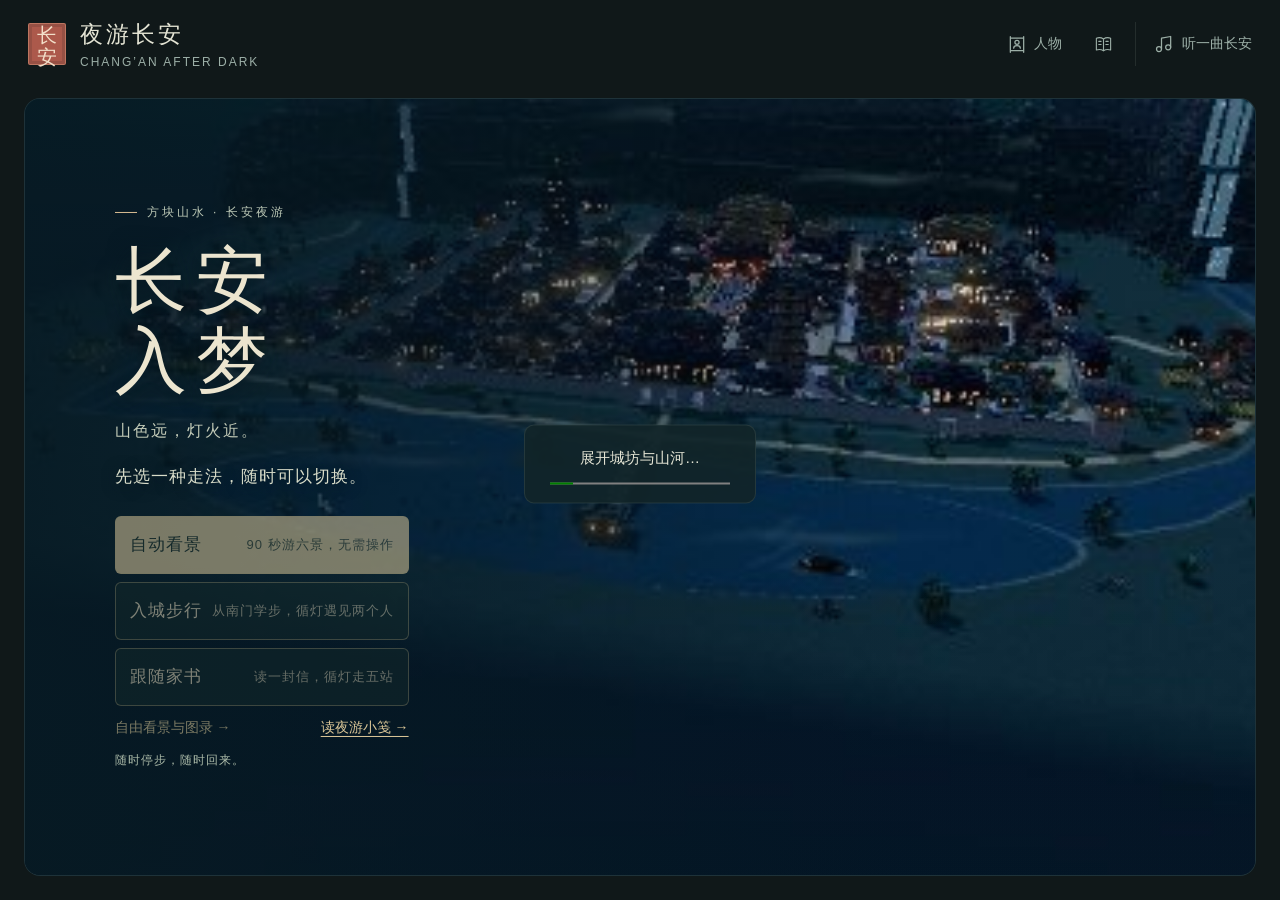
==== commit 027caf84: "Publish v68 articulated horse gait and natural cadence" ====
--- a/index.html
+++ b/index.html
@@ -598,6 +598,85 @@
   refresh();return{key,refresh,snapshot,act,task:id=>{refresh();const n=people.find(p=>p.id===id);return n?JSON.parse(JSON.stringify(memory.tasks[id]||blank(n))):null;}};
  }
  root.ChanganTownState={create};if(typeof module!=='undefined')module.exports=root.ChanganTownState;
+})(typeof window!=='undefined'?window:globalThis);
+
+(function(root){
+ 'use strict';
+ const clamp=(v,a,b)=>Math.min(b,Math.max(a,v)),mix=(a,b,t)=>a+(b-a)*t,TAU=Math.PI*2;
+ // LF, RF, LH, RH. Trot uses diagonal pairs; canter uses three uneven beats.
+ const trotOffsets=[0,.5,.5,0],canterOffsets=[.72,.42,0,.72];
+ function foot(phase,offset,stance,stroke,height){
+  const p=(phase+offset)%1;if(p<stance)return {z:stroke*(1-2*p/stance),lift:0,contact:true};
+  const u=(p-stance)/(1-stance),u2=u*u,u3=u2*u,m=-2*stroke*(1-stance)/stance;
+  return {z:(2*u3-3*u2+1)*-stroke+(u3-2*u2+u)*m+(-2*u3+3*u2)*stroke+(u3-u2)*m,lift:height*Math.sin(Math.PI*u)**2,contact:false};
+ }
+ function joint(hipY,z,lift,front){
+  const a=.68,b=.68,dy=hipY-(.12+lift),r=clamp(Math.hypot(dy,z),.1,a+b-.002),line=Math.atan2(z,dy),alpha=Math.acos(clamp((a*a+r*r-b*b)/(2*a*r),-1,1)),beta=Math.acos(clamp((b*b+r*r-a*a)/(2*b*r),-1,1)),sign=front?1:-1;
+  const upper=-(line+sign*alpha),lower=sign*(alpha+beta);
+  return {upper,lower,hoof:-upper-lower};
+ }
+ function create(){
+  let phase=0,speed=0,amount=0,fast=0,last=null;
+  function step({dt=1/60,distance=0,moving=false,sprint=false,grounded=true,paused=false}={}){
+   dt=clamp(Number.isFinite(dt)?dt:0,0,.15);distance=Number.isFinite(distance)?Math.max(0,distance):0;
+   const travelling=moving&&!paused&&distance>.00001,actual=travelling&&dt>0?clamp(distance/dt,0,32):0,decay=1-Math.exp(-12*dt);
+   speed=mix(speed,actual,decay);amount=mix(amount,travelling?1:0,decay);fast=mix(fast,sprint?1:0,decay);
+   if(amount<.0005)amount=0;if(speed<.0005)speed=0;
+   // Cadence is bounded in time, never one 2.86m cycle at any travel speed.
+   const cadence=1.45+Math.min(speed/28,1)*.65;if(travelling&&grounded)phase=(phase+dt*cadence)%1;
+   const trotY=.0125*(1-Math.cos(phase*TAU*2)),canterY=.035*(1-Math.cos((phase-.12)*TAU)),bodyY=mix(trotY,canterY,fast)*amount,bodyPitch=mix(.012*Math.sin(phase*TAU*2),.04*Math.sin((phase-.1)*TAU),fast)*amount;
+   const legs=trotOffsets.map((offset,i)=>{const t=foot(phase,offset,.60,.40,.25),c=foot(phase,canterOffsets[i],.46,.48,.38),z=mix(t.z,c.z,fast)*amount,lift=grounded?mix(t.lift,c.lift,fast)*amount:.15,hipY=Math.min(1.43+bodyY+(i<2?-.82:.82)*Math.sin(bodyPitch),.12+lift+Math.sqrt(Math.max(.01,1.358**2-z*z))),angles=joint(hipY,z,lift,i<2);return {...angles,z,lift,hipY,contact:grounded&&lift<.002};});
+   last={phase,speed,cadence,amount,fast,bodyY,bodyPitch,neckPitch:-bodyPitch*.55,riderY:-bodyY*.35,riderPitch:.10*fast*amount-bodyPitch*.5,tail:Math.sin(phase*TAU)*.06*amount,legs,settling:!travelling&&amount>0};return last;
+  }
+  return {step,snapshot:()=>last,reset(){phase=speed=amount=fast=0;last=null;}};
+ }
+ root.ChanganHorseMotion={create};if(typeof module!=='undefined')module.exports=root.ChanganHorseMotion;
+})(typeof window!=='undefined'?window:globalThis);
+
+(function(root){
+ 'use strict';
+ function create(THREE,scene){
+  const group=new THREE.Group();group.name='tadeng-player-horse';scene.add(group);
+  const body=new THREE.Group(),head=new THREE.Group(),rider=new THREE.Group(),tail=new THREE.Group();body.name='horse-body';head.name='horse-head';rider.name='horse-rider';tail.name='horse-tail';group.add(body);body.add(head,rider,tail);
+  head.position.set(0,1.6,.6);rider.position.set(0,2.27,-.12);tail.position.set(0,1.7,-1.17);
+  const partsByGroup={body:{node:body,pivot:[0,0,0]},head:{node:head,pivot:[0,1.6,.6]},rider:{node:rider,pivot:[0,2.27,-.12]},tail:{node:tail,pivot:[0,1.7,-1.17]}};
+  const colors={coat:'#805133',mane:'#352c28',hoof:'#302e2b',leather:'#4c3528',cloth:'#47685f',skin:'#c8ae8d',gold:'#b69b68'},buckets=new Map(),materials=[],meshes=[],legs=[];
+  const geometry={box:new THREE.BoxGeometry(1,1,1),round:new THREE.SphereGeometry(1,10,7),neck:new THREE.CylinderGeometry(.66,1,1,7)};
+  let assembly='body';
+  const add=(x,y,z,w,h,d,color,shape='box',rx=0)=>{const key=assembly+':'+shape;if(!buckets.has(key))buckets.set(key,{assembly,shape,parts:[]});buckets.get(key).parts.push({x,y,z,w,h,d,color,rx});};
+  add(0,1.53,0,.67,.58,1.25,'coat','round');add(0,1.63,.76,.43,.43,.54,'coat','round');
+  assembly='head';add(0,2.06,1.0,.52,1.02,.48,'coat','neck',.48);add(0,2.59,1.37,.30,.32,.42,'coat','round');add(0,2.38,1.70,.24,.24,.39,'coat','round');
+  for(const x of [-.19,.19]){add(x,2.98,1.29,.105,.36,.14,'coat','box',-.20);add(x,2.99,1.35,.04,.19,.035,'mane');add(x*1.45,2.64,1.52,.033,.060,.075,'mane');add(x*.85,2.38,2.02,.055,.055,.045,'mane');}
+  for(let i=0;i<6;i++)add(0,1.88+i*.12,.57+i*.09,.17,.24,.21,'mane','box',.45);
+  assembly='tail';add(0,1.35,-1.35,.16,.70,.18,'mane','box',.28);add(0,.89,-1.47,.17,.37,.20,'mane','box',.05);
+  assembly='body';add(0,2.055,-.10,.94,.14,1.12,'cloth');add(0,2.17,-.12,.82,.16,.76,'leather');add(0,2.27,.22,.90,.16,.13,'leather');add(0,2.27,-.47,.90,.18,.13,'leather');
+  for(const x of [-.65,.65]){add(x,1.70,-.15,.045,.70,.06,'leather');add(x,1.37,-.15,.22,.065,.20,'gold');}
+  assembly='head';for(const x of [-.65,.65]){add(x*.42,2.37,1.53,.045,.045,.59,'leather');add(x*.46,2.25,.86,.035,.035,1.02,'leather','box',-.48);}
+  assembly='rider';add(0,2.81,-.12,.66,.78,.44,'cloth');add(0,3.37,-.12,.26,.30,.27,'skin','round');add(0,3.59,-.14,.54,.15,.52,'mane');
+  for(const side of [-1,1]){add(side*.43,2.28,-.1,.23,.62,.31,'cloth','box',.25);add(side*.55,1.98,.06,.22,.16,.39,'hoof');add(side*.35,2.83,.27,.20,.23,.66,'cloth','box',-.35);add(side*.35,2.69,.60,.16,.15,.18,'skin');}
+  const dummy=new THREE.Object3D(),color=new THREE.Color();
+  for(const {assembly,shape,parts}of buckets.values()){
+   const material=new THREE.MeshStandardMaterial({color:'#ffffff',roughness:.88}),mesh=new THREE.InstancedMesh(geometry[shape],material,parts.length),target=partsByGroup[assembly];materials.push(material);meshes.push(mesh);
+   for(let i=0;i<parts.length;i++){const p=parts[i];dummy.position.set(p.x-target.pivot[0],p.y-target.pivot[1],p.z-target.pivot[2]);dummy.rotation.set(p.rx,0,0);dummy.scale.set(p.w,p.h,p.d);dummy.updateMatrix();mesh.setMatrixAt(i,dummy.matrix);mesh.setColorAt(i,color.set(colors[p.color]));}
+   mesh.instanceMatrix.needsUpdate=true;mesh.instanceColor.needsUpdate=true;mesh.computeBoundingSphere();mesh.userData.coatParts=parts.map((p,i)=>p.color==='coat'?i:-1).filter(i=>i>=0);target.node.add(mesh);
+  }
+  const legMaterial=new THREE.MeshStandardMaterial({color:colors.coat,roughness:.9}),hoofMaterial=new THREE.MeshStandardMaterial({color:colors.hoof,roughness:.9});materials.push(legMaterial,hoofMaterial);
+  for(const [i,x,z]of [[0,-.43,.82],[1,.43,.82],[2,-.43,-.82],[3,.43,-.82]]){
+   const hip=new THREE.Group(),knee=new THREE.Group(),ankle=new THREE.Group();hip.name=['front-left','front-right','hind-left','hind-right'][i];hip.position.set(x,1.35,z);knee.position.y=-.68;ankle.position.y=-.68;hip.add(knee);knee.add(ankle);group.add(hip);
+   for(const [parent,w,d]of [[hip,.22,.25],[knee,.14,.18]]){const mesh=new THREE.Mesh(geometry.box,legMaterial);mesh.position.y=-.34;mesh.scale.set(w,.70,d);parent.add(mesh);meshes.push(mesh);}
+   const hoof=new THREE.Mesh(geometry.box,hoofMaterial);hoof.scale.set(.23,.24,.32);hoof.position.z=.045;ankle.add(hoof);meshes.push(hoof);legs.push({hip,knee,ankle,z});
+  }
+  const motion=root.ChanganHorseMotion.create();let lastCoat='',lastPose=null;group.visible=false;
+  function update({x,y,z,yaw,moving,distance=0,mounted,coat='chestnut',dt=1/60,sprint=false,grounded=true,paused=false}){
+   group.visible=mounted;if(!mounted){motion.reset();lastPose=null;return false;}group.position.set(x,y,z);group.rotation.y=yaw;
+   const pose=motion.step({dt,distance,moving,sprint,grounded,paused});lastPose=pose;body.position.y=pose.bodyY;body.rotation.x=pose.bodyPitch;head.rotation.x=pose.neckPitch;rider.position.y=2.27+pose.riderY;rider.rotation.x=pose.riderPitch;tail.rotation.z=pose.tail;
+   for(let i=0;i<legs.length;i++){const l=legs[i],p=pose.legs[i];l.hip.position.y=p.hipY;l.hip.position.z=l.z+1.35*Math.sin(pose.bodyPitch);l.hip.rotation.x=p.upper;l.knee.rotation.x=p.lower;l.ankle.rotation.x=p.hoof;}
+   if(coat!==lastCoat){lastCoat=coat;const c=new THREE.Color(coat==='frost'?'#aaa797':colors.coat);legMaterial.color.copy(c);for(const mesh of meshes)if(mesh.userData.coatParts?.length){for(const index of mesh.userData.coatParts)mesh.setColorAt(index,c);mesh.instanceColor.needsUpdate=true;}}
+   return pose.settling;
+  }
+  return {group,update,summary:()=>({name:'踏灯',visible:group.visible,legs:legs.length,joints:12,meshes:meshes.length,pointLights:0,motion:lastPose?{phase:lastPose.phase,cadence:lastPose.cadence,speed:lastPose.speed,fast:lastPose.fast,bodyY:lastPose.bodyY,bodyPitch:lastPose.bodyPitch}:null}),dispose(){for(const mesh of meshes)if(mesh.isInstancedMesh)mesh.dispose();for(const g of Object.values(geometry))g.dispose();for(const m of materials)m.dispose();group.removeFromParent();}};
+ }
+ root.ChanganHorseModel={create};
 })(typeof window!=='undefined'?window:globalThis);
 
 (function(root){
@@ -785,25 +864,7 @@
   function refresh(){const completed=new Set(snapshot().completed||[]);for(let i=0;i<records.length;i++){const b=records[i],visible=!b.echo||completed.has(b.id);dummy.position.set(b.x,b.y,b.z);dummy.rotation.set(0,b.ry,0);dummy.scale.set(visible?b.w:.001,visible?b.h:.001,visible?b.d:.001);dummy.updateMatrix();mesh.setMatrixAt(i,dummy.matrix);mesh.setColorAt(i,color.set(b.color));}mesh.instanceMatrix.needsUpdate=true;mesh.instanceColor.needsUpdate=true;mesh.computeBoundingSphere();}
   refresh();return {group,refresh,summary:()=>({actors:list.length,instances:records.length,batches:1,pointLights:0,ids:list.map(n=>n.id)}),dispose(){mesh.dispose();geometry.dispose();material.dispose();group.removeFromParent();}};
  }
- function horse(THREE,scene){
-  const group=new THREE.Group();group.name='tadeng-player-horse';scene.add(group);const colors={coat:'#805133',mane:'#352c28',hoof:'#302e2b',leather:'#4c3528',cloth:'#47685f',skin:'#c8ae8d',gold:'#b69b68'},buckets=new Map(),materials=[],geometries=[],legs=[];
-  const boxGeometry=new THREE.BoxGeometry(1,1,1),roundGeometry=new THREE.SphereGeometry(1,10,7),neckGeometry=new THREE.CylinderGeometry(.66,1,1,7);geometries.push(boxGeometry,roundGeometry,neckGeometry);
-  const add=(x,y,z,w,h,d,color,shape='box',rx=0)=>{const key=shape;if(!buckets.has(key))buckets.set(key,[]);buckets.get(key).push({x,y,z,w,h,d,color,rx});};
-  add(0,1.53,0,.67,.58,1.25,'coat','round');add(0,1.63,.76,.43,.43,.54,'coat','round');add(0,2.06,1.0,.52,1.02,.48,'coat','neck',.48);add(0,2.59,1.37,.30,.32,.42,'coat','round');add(0,2.38,1.70,.24,.24,.39,'coat','round');
-  for(const x of [-.19,.19]){add(x,2.98,1.29,.105,.36,.14,'coat','box',-.20);add(x,2.99,1.35,.04,.19,.035,'mane');add(x*1.45,2.64,1.52,.033,.060,.075,'mane');add(x*.85,2.38,2.02,.055,.055,.045,'mane');}
-  for(let i=0;i<6;i++)add(0,1.88+i*.12,.57+i*.09,.17,.24,.21,'mane','box',.45);
-  add(0,1.54,-1.34,.13,.70,.15,'mane','box',-.40);add(0,1.16,-1.46,.16,.43,.17,'mane','box',-.25);
-  add(0,2.055,-.10,.94,.14,1.12,'cloth');add(0,2.17,-.12,.82,.16,.76,'leather');add(0,2.27,.22,.90,.16,.13,'leather');add(0,2.27,-.47,.90,.18,.13,'leather');
-  for(const x of [-.65,.65]){add(x,1.70,-.15,.045,.70,.06,'leather');add(x,1.37,-.15,.22,.065,.20,'gold');add(x*.42,2.37,1.53,.045,.045,.59,'leather');add(x*.46,2.25,.86,.035,.035,1.02,'leather','box',-.48);}
-  // The player is visibly seated, with bent legs and hands on the reins.
-  add(0,2.81,-.12,.66,.78,.44,'cloth');add(0,3.37,-.12,.26,.30,.27,'skin','round');add(0,3.59,-.14,.54,.15,.52,'mane');
-  for(const side of [-1,1]){add(side*.43,2.28,-.1,.23,.62,.31,'cloth','box',.25);add(side*.55,1.98,.06,.22,.16,.39,'hoof');add(side*.35,2.83,.27,.20,.23,.66,'cloth','box',-.35);add(side*.35,2.69,.60,.16,.15,.18,'skin');}
-  for(const [shape,parts]of buckets){const geometry=shape==='round'?roundGeometry:shape==='neck'?neckGeometry:boxGeometry,material=new THREE.MeshStandardMaterial({color:'#ffffff',roughness:.88}),mesh=new THREE.InstancedMesh(geometry,material,parts.length),dummy=new THREE.Object3D(),color=new THREE.Color();materials.push(material);for(let i=0;i<parts.length;i++){const b=parts[i];dummy.position.set(b.x,b.y,b.z);dummy.rotation.x=b.rx;dummy.scale.set(b.w,b.h,b.d);dummy.updateMatrix();mesh.setMatrixAt(i,dummy.matrix);mesh.setColorAt(i,color.set(colors[b.color]));}mesh.instanceMatrix.needsUpdate=true;mesh.instanceColor.needsUpdate=true;mesh.computeBoundingSphere();group.add(mesh);mesh.userData.coatParts=parts.map((p,i)=>p.color==='coat'?i:-1).filter(i=>i>=0);}
-  for(const x of [-.43,.43])for(const z of [-.82,.82]){const pivot=new THREE.Group();pivot.position.set(x,1.31,z);const mat=new THREE.MeshStandardMaterial({color:colors.coat,roughness:.9}),leg=new THREE.Mesh(boxGeometry,mat);leg.position.y=-.53;leg.scale.set(.19,1.07,.22);const hoofMat=new THREE.MeshStandardMaterial({color:colors.hoof,roughness:.9}),hoof=new THREE.Mesh(boxGeometry,hoofMat);hoof.position.set(0,-1.14,.045);hoof.scale.set(.23,.20,.32);pivot.add(leg,hoof);group.add(pivot);materials.push(mat,hoofMat);legs.push(pivot);}
-  let phase=0,lastCoat='';group.visible=false;
-  function update({x,y,z,yaw,moving,distance=0,mounted,coat='chestnut'}){group.visible=mounted;if(!mounted)return;group.position.set(x,y,z);group.rotation.y=yaw;if(moving)phase+=distance*2.2;for(let i=0;i<legs.length;i++)legs[i].rotation.x=moving?Math.sin(phase+(i===0||i===3?0:Math.PI))*.46:0;if(coat!==lastCoat){lastCoat=coat;for(const leg of legs)leg.children[0].material.color.set(coat==='frost'?'#aaa797':colors.coat);for(const mesh of group.children)if(mesh.userData.coatParts){const c=new THREE.Color(coat==='frost'?'#aaa797':colors.coat);for(const index of mesh.userData.coatParts)mesh.setColorAt(index,c);mesh.instanceColor.needsUpdate=true;}}}
-  return {group,update,summary:()=>({name:'踏灯',visible:group.visible,legs:legs.length,meshes:group.children.length,pointLights:0}),dispose(){group.traverse(o=>{if(o.isInstancedMesh)o.dispose();});for(const g of geometries)g.dispose();for(const m of materials)m.dispose();group.removeFromParent();}};
- }
+ function horse(THREE,scene){return root.ChanganHorseModel.create(THREE,scene);}
  root.ChanganTownModels={people,horse};
 })(typeof window!=='undefined'?window:globalThis);
 
@@ -2727,7 +2788,7 @@
           script('assets/changan-browser.js')
         ]);
         stage='build';window.setCityLoadProgress(.16,'准备点亮城景…');heartbeat(120000);
-        await frame();await script('assets/changan-engine.js?v=cb9cc5beecd5b74f');
+        await frame();await script('assets/changan-engine.js?v=d9dc8befef3daca8');
       }else{
         (0,eval)(document.getElementById('changanBundle').textContent);
         await frame();(0,eval)(document.getElementById('changanEngine').textContent);
@@ -3168,7 +3229,7 @@
  window.changanHorse?.dismount();opened=true;window.changanPalacePortalActive=true;window.changanClearWalkingInput?.();if(document.pointerLockElement)document.exitPointerLock?.();
  pausedByUs=!document.body.classList.contains('reading-notes');document.body.classList.add('reading-notes','palace-host-open');
  layer=document.createElement('section');layer.className='palace-host-layer';layer.setAttribute('aria-label','宫门内外');status=document.createElement('p');status.className='palace-host-status';status.textContent='正在穿过宫门…';back=document.createElement('button');back.className='palace-host-back';back.textContent='返回宫门外';back.addEventListener('click',close);
- frame=document.createElement('iframe');frame.title='长安大内 · 贞观夜话';const sky=window.changanPalaceStreetSky?.(),weather=window.changanWeatherState?.().mode;frame.src='palace.html?embedded=1'+(/^[a-f0-9]{6}$/i.test(sky)?'&sky='+sky:'')+(weather==='rain'?'&weather=rain':'')+visit+'&v=56fa6d04c870ec69';frame.setAttribute('allow','fullscreen');frame.addEventListener('error',()=>{status.textContent='宫门内暂未展开，可返回外城后再试。';});layer.append(status,back,frame);document.body.append(layer);frame.focus?.();
+ frame=document.createElement('iframe');frame.title='长安大内 · 贞观夜话';const sky=window.changanPalaceStreetSky?.(),weather=window.changanWeatherState?.().mode;frame.src='palace.html?embedded=1'+(/^[a-f0-9]{6}$/i.test(sky)?'&sky='+sky:'')+(weather==='rain'?'&weather=rain':'')+visit+'&v=97af696281621853';frame.setAttribute('allow','fullscreen');frame.addEventListener('error',()=>{status.textContent='宫门内暂未展开，可返回外城后再试。';});layer.append(status,back,frame);document.body.append(layer);frame.focus?.();
 }
 function sync(){const s=window.changanWalkState?.();entry.hidden=!(atGate(s)&&!opened&&!document.querySelector('dialog[open]')&&!document.body.classList.contains('reading-notes'));if(returnGate&&(!s?.active||s.z>-50))returnGate=false;}
 function sample(){sync();const s=window.changanWalkState?.();if(!opened&&!returnGate&&atGate(s)&&Math.abs(s.x)<4&&s.z< -60&&!document.querySelector('dialog[open]')&&!document.body.classList.contains('reading-notes'))enter();}
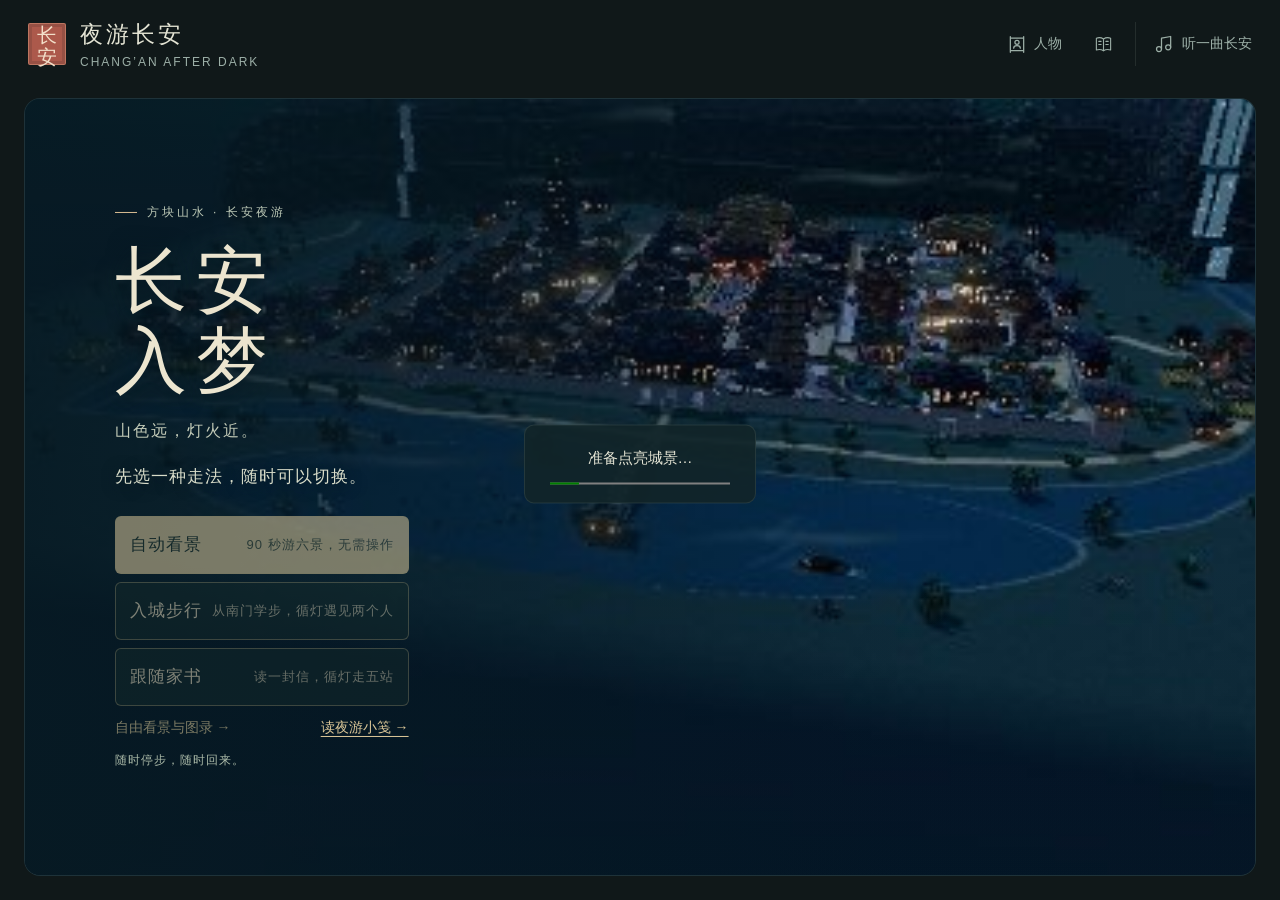
==== commit 57550e7a: "Publish v69 connected night errands and travel journal" ====
--- a/index.html
+++ b/index.html
@@ -573,7 +573,120 @@
 }
 if(!window.CHANGAN_TALE_SCENE){let lanternStorage;try{lanternStorage=window.localStorage;}catch{}window.ChanganLanternWalk=createChanganLanternWalkState(lanternStorage,s=>window.dispatchEvent(new CustomEvent('changan-lantern-walk',{detail:s})));}</script>
 <style>.town-directory-button{font:inherit;min-height:44px;padding:8px 12px;color:#e7dab5;background:#213e36;border:1px solid #b7a57677;border-radius:5px;cursor:pointer}.town-dialog{box-sizing:border-box;width:min(760px,94vw);max-height:88dvh;max-height:min(88dvh,900px);padding:0;color:#e7dcc0;background:#132b2b;border:1px solid #b49b69;border-radius:12px;box-shadow:0 22px 80px #0009}.town-dialog::backdrop{background:#061213cc}.town-dialog header{position:sticky;top:0;display:flex;align-items:center;justify-content:space-between;gap:12px;padding:18px 22px;background:#17302f;z-index:1}.town-dialog h2{font-size:23px;margin:0}.town-dialog-body{padding:8px 22px 24px;line-height:1.8}.town-dialog button{font:inherit;min-height:44px;padding:9px 13px;background:#304c42;border:1px solid #af9e7477;border-radius:6px;color:#f1e4bd;cursor:pointer}.town-dialog button:disabled{opacity:.48;cursor:default}.town-dialog button:focus-visible,.town-directory-button:focus-visible,.town-travel button:focus-visible{outline:2px solid #e9c77d;outline-offset:3px}.town-directory{display:grid;grid-template-columns:1fr 1fr;gap:10px}.town-directory button{text-align:left;display:grid;gap:4px}.town-directory span{font-size:13px;color:#c8c7ae}.town-directory small{color:#d9b980}.town-actions{display:flex;gap:8px;flex-wrap:wrap;margin:12px 0}.town-board{display:grid;grid-template-columns:repeat(3,minmax(0,1fr));gap:10px;margin:16px 0}.town-bin{display:grid;gap:7px;text-align:center;padding:12px 8px;background:#071e23;border:1px solid #5d7465;border-radius:8px}.town-bin strong{font-size:25px;color:#e1c58b}.town-dialog details{margin:16px 0}.town-dialog-body>p:last-child{font-size:12px;color:#a5b6ab}.town-nearby{position:fixed;right:24px;bottom:205px;z-index:45;max-width:min(360px,70vw);min-height:46px;font:inherit;background:#264a3e;color:#f0dfad;border:1px solid #c1a977;border-radius:7px;padding:9px 14px;cursor:pointer}.town-travel{position:fixed;right:24px;bottom:125px;z-index:44;display:flex;gap:7px;align-items:center;max-width:calc(100vw - 48px);flex-wrap:wrap;justify-content:flex-end}.town-travel[hidden],.town-nearby[hidden]{display:none!important}.town-travel button{font:inherit;min-height:44px;color:#f0dfad;background:#26483b;border:1px solid #c1a977;border-radius:6px;padding:9px 14px;cursor:pointer}.town-travel span{flex-basis:100%;font-size:12px;text-align:right;color:#d4d5b8;text-shadow:0 1px 4px #000}.town-nearby[hidden]{display:none}@media(max-width:620px){.town-directory{grid-template-columns:1fr}.town-dialog{width:95vw;max-height:88dvh}.town-dialog header{padding:14px}.town-dialog-body{padding:6px 14px 22px}.town-dialog h2{font-size:20px}.town-board{gap:5px}.town-bin{padding:9px 4px}.town-bin button{padding:8px 3px;font-size:12px}.town-nearby{right:12px;bottom:220px;max-width:80vw;font-size:13px}.town-travel{right:12px;bottom:143px;max-width:calc(100vw - 150px)}.town-travel button{padding:9px 11px;font-size:13px}.town-travel span{max-width:215px;line-height:1.5;font-size:11px}}
-</style><script>window.CHANGAN_TOWN_WORLD="city";window.CHANGAN_TOWN_CATALOG={"version":1,"notice":"\u8857\u574a\u4e0e\u5f53\u503c\u4eba\u7269\u3001\u5dee\u4e8b\u3001\u5668\u7269\u548c\u7eaa\u5ff5\u5747\u4e3a\u539f\u521b\u6f14\u7ece\u3002\u5404\u4eba\u7684\u804c\u5206\u7528\u4e8e\u8bb2\u8ff0\u8fd9\u4e00\u591c\uff0c\u4e0d\u4ee3\u8868\u53f2\u8f7d\u7684\u5177\u4f53\u4eba\u7269\u6216\u4e8b\u4ef6\u3002","people":[{"id":"city-horse","world":"city","name":"\u79e6\u4e03","role":"\u9a6c\u592b","place":"\u5357\u95e8\u4e1c\u4fa7\u5019\u9a6c\u5904","point":[16,158],"approach":[12.5,158],"profile":"vendor","kind":"order","intro":"\u8fd9\u5339\u6817\u9a6c\u53eb\u8e0f\u706f\uff0c\u5df2\u66ff\u4f60\u5907\u597d\u3002\u51fa\u53d1\u524d\uff0c\u66ff\u79e6\u4e03\u6309\u987a\u5e8f\u68c0\u4e00\u904d\u633d\u5177\uff1b\u9a6c\u5df2\u5f52\u4f60\uff0c\u65e0\u987b\u5148\u505a\u5dee\u4e8b\u624d\u80fd\u9a91\u3002","cards":["\u67e5\u978d\u6865","\u7d27\u809a\u5e26","\u7406\u7f30\u7ef3"],"answer":[0,1,2],"hint":"\u5148\u67e5\u978d\uff0c\u518d\u6536\u5e26\uff0c\u6700\u540e\u786e\u8ba4\u7f30\u7ef3\u4e0d\u7ede\u7ed3\u3002","reward":"\u8e0f\u706f\u7684\u65b0\u978d\u7ed3","result":"\u9a6c\u592b\u628a\u4e00\u679a\u9752\u8272\u978d\u7ed3\u7cfb\u5728\u8e0f\u706f\u978d\u540e\u3002\u4f60\u8fd8\u53ef\u9009\u7528\u971c\u8272\u5750\u9a91\u5916\u89c2\u3002","service":"horse","prop":"saddle"},{"id":"city-courier","world":"city","name":"\u9646\u884c","role":"\u9a7f\u5352","place":"\u5357\u95e8\u897f\u4fa7\u6b47\u811a\u5904","point":[-17,159],"approach":[-20.5,159],"profile":"inn","kind":"delivery","intro":"\u9646\u884c\u8981\u6362\u9774\u8d76\u4e0b\u4e00\u7a0b\uff0c\u6258\u4f60\u628a\u4e00\u5305\u5c01\u597d\u7684\u4e66\u7eb8\u5e26\u7ed9\u574a\u5df7\u4e66\u94fa\u7684\u5c0f\u7b80\u3002\u4e0d\u8981\u62c6\u5305\uff1b\u9001\u5230\u672c\u4eba\u624b\u4e2d\u624d\u7b97\u4ea4\u59a5\u3002","target":"city-apprentice","parcel":"\u5c01\u597d\u7684\u4e66\u7eb8","reward":"\u7eb8\u5c01\u4e0a\u7684\u4e00\u679a\u9a7f\u8bb0","result":"\u4e66\u7eb8\u4ea4\u59a5\uff0c\u9646\u884c\u7559\u4e0b\u7684\u9a7f\u8bb0\u4e5f\u6536\u8fdb\u76f8\u9022\u7c3f\u3002","prop":"parcel"},{"id":"city-apprentice","world":"city","name":"\u5c0f\u7b80","role":"\u4e66\u94fa\u5b66\u5f92","place":"\u574a\u5df7\u4e66\u94fa\u95e8\u8fb9","point":[-172,127],"approach":[-175.5,127],"profile":"book","kind":"order","intro":"\u4e66\u94fa\u6b63\u5728\u8865\u4e00\u518c\u6563\u9875\u3002\u5e2e\u5c0f\u7b80\u5148\u6838\u9875\u3001\u518d\u9f50\u53e3\u3001\u6700\u540e\u7cfb\u7ef3\uff0c\u4e66\u9875\u4fbf\u4e0d\u4f1a\u98a0\u5012\u7740\u5939\u8fdb\u53bb\u3002\u82e5\u5e26\u7740\u9a7f\u5352\u7684\u4e66\u7eb8\uff0c\u4e5f\u53ef\u5728\u8fd9\u91cc\u4ea4\u59a5\u3002","cards":["\u6838\u5bf9\u9875\u5e8f","\u9f50\u6574\u4e66\u53e3","\u7a7f\u7ef3\u6536\u518c"],"answer":[0,1,2],"hint":"\u5185\u5bb9\u5148\u540e\u5728\u524d\uff0c\u4e66\u53e3\u9f50\u6574\u5728\u540e\uff0c\u6700\u540e\u624d\u6536\u518c\u3002","reward":"\u4e00\u6761\u4e66\u53e3\u7eb8\u7b7e","result":"\u6848\u4e0a\u7684\u6563\u9875\u6536\u6210\u4e00\u518c\uff0c\u4e66\u94fa\u95e8\u8fb9\u591a\u4e86\u4e00\u679a\u9752\u8272\u7eb8\u7b7e\u3002","prop":"book"},{"id":"city-water","world":"city","name":"\u963f\u6c90","role":"\u8336\u8086\u4f19\u8ba1","place":"\u8336\u8086\u5357\u6a90\u8fb9","point":[-123,122],"approach":[-126.5,122],"profile":"tea","kind":"balance","intro":"\u665a\u6765\u7684\u4e09\u684c\u5ba2\u4eba\u8981\u6dfb\u6e29\u6c34\uff1a\u95e8\u8fb9\u4e24\u76cf\u3001\u7a97\u4e0b\u4e09\u76cf\u3001\u7089\u65c1\u4e00\u76cf\u3002\u628a\u516d\u76cf\u6c34\u5206\u597d\uff0c\u963f\u6c90\u5c31\u80fd\u817e\u51fa\u624b\u6536\u62fe\u8336\u6848\u3002","bins":["\u95e8\u8fb9","\u7a97\u4e0b","\u7089\u65c1"],"answer":[2,3,1],"hint":"\u4e24\u3001\u4e09\u3001\u4e00\uff0c\u516d\u76cf\u6070\u597d\u7528\u5c3d\u3002","reward":"\u8336\u6848\u4e0a\u7684\u6e29\u76cf\u8bb0","result":"\u4e09\u4e2a\u6c34\u76d8\u90fd\u5907\u597d\u4e86\uff0c\u8336\u6848\u7559\u4e0b\u4e00\u4e2a\u6e29\u76cf\u5c0f\u8bb0\u3002","prop":"tea"},{"id":"city-lamp","world":"city","name":"\u6c88\u706f","role":"\u638c\u706f\u4eba","place":"\u897f\u574a\u94fa\u820d\u7684\u6a90\u4e0b","point":[-106,98],"approach":[-109.5,98],"profile":"inn","kind":"turns","intro":"\u8fd9\u76cf\u6a90\u706f\u7684\u4e09\u7247\u6321\u98ce\u53f6\u677e\u4e86\u3002\u6bcf\u7247\u70b9\u4e00\u6b21\u8f6c\u4e00\u683c\uff0c\u6309\u706f\u5320\u7559\u4e0b\u7684\u8bb0\u53f7\u5f52\u4f4d\uff0c\u518d\u68c0\u67e5\u662f\u5426\u6321\u4f4f\u4e86\u7a7f\u5802\u98ce\u3002","labels":["\u4e0a\u53f6","\u4e2d\u53f6","\u4e0b\u53f6"],"answer":[1,3,2],"hint":"\u8bb0\u53f7\u4ece\u4e0a\u5230\u4e0b\u662f\u4e00\u3001\u4e09\u3001\u4e8c\u3002","reward":"\u4e00\u76cf\u7a33\u4f4f\u7684\u6a90\u706f","result":"\u4e09\u7247\u53f6\u5f52\u4f4d\uff0c\u6848\u4e0a\u7684\u706f\u7b3c\u4eae\u4e86\uff0c\u5f80\u6765\u7684\u5ba2\u4eba\u4e5f\u6709\u4e86\u843d\u811a\u7684\u706f\u5f71\u3002","prop":"lamp"},{"id":"city-porter","world":"city","name":"\u7f57\u62d9","role":"\u5ba2\u6808\u811a\u592b","place":"\u57ce\u897f\u5ba2\u6808\u5916\u5899\u8fb9","point":[-232,21],"approach":[-235.5,21],"profile":"vendor","kind":"balance","intro":"\u4e09\u4f4d\u65c5\u4eba\u7684\u884c\u674e\u5df2\u7ecf\u5199\u597d\u53bb\u5904\uff1a\u4e0a\u623f\u4e24\u4ef6\u3001\u5eca\u4e0b\u4e24\u4ef6\u3001\u540e\u9662\u4e09\u4ef6\u3002\u66ff\u811a\u592b\u5206\u9f50\u4e03\u4ef6\uff0c\u514d\u5f97\u591c\u6df1\u6572\u9519\u623f\u95e8\u3002","bins":["\u4e0a\u623f","\u5eca\u4e0b","\u540e\u9662"],"answer":[2,2,3],"hint":"\u4e0a\u623f\u4e0e\u5eca\u4e0b\u5404\u4e24\u4ef6\uff0c\u540e\u9662\u4e09\u4ef6\u3002","reward":"\u5ba2\u6808\u6728\u7b79","result":"\u884c\u674e\u6309\u53bb\u5904\u6446\u597d\uff0c\u811a\u592b\u628a\u4e00\u679a\u6728\u7b79\u7559\u7ed9\u4f60\u3002","prop":"parcel"},{"id":"city-caravan","world":"city","name":"\u5b89\u5e08","role":"\u5546\u65c5\u884c\u4e3b","place":"\u8d6d\u57a3\u5546\u65c5\u574a\u5916\u8d27\u9662","point":[-374,204],"approach":[-377.5,204],"profile":"vendor","kind":"order","intro":"\u884c\u4e3b\u4e0d\u7f3a\u770b\u70ed\u95f9\u7684\u4eba\uff0c\u7f3a\u7684\u662f\u66ff\u4ed6\u8ba4\u771f\u6838\u4e00\u56de\u8d27\u7684\u4eba\u3002\u5148\u5bf9\u5c01\u8bb0\uff0c\u518d\u6e05\u70b9\u5305\u6570\uff0c\u6700\u540e\u843d\u4e0b\u4ea4\u63a5\u7b79\u3002","cards":["\u6838\u5c01\u8bb0","\u70b9\u5305\u6570","\u843d\u4ea4\u63a5\u7b79"],"answer":[0,1,2],"hint":"\u5c01\u8bb0\u672a\u6838\u524d\u4e0d\u8981\u62c6\u5305\uff0c\u6570\u91cf\u6838\u9f50\u540e\u518d\u4ea4\u63a5\u3002","reward":"\u5546\u65c5\u4ea4\u63a5\u7b79","result":"\u8d27\u9662\u6848\u4e0a\u7684\u4e09\u4ef6\u4e8b\u4f9d\u6b21\u529e\u59a5\uff0c\u4ea4\u63a5\u7b79\u5f52\u4e86\u4f60\u3002","prop":"parcel"},{"id":"city-garden","world":"city","name":"\u82b8\u5a18","role":"\u82b1\u5703\u4eba","place":"\u78a7\u74e6\u56ed\u6797\u574a\u82b1\u9662\u8fb9","point":[428,202],"approach":[424.5,202],"profile":"tea","kind":"balance","intro":"\u82b1\u5703\u53ea\u5269\u516d\u74e2\u6c34\u3002\u65b0\u683d\u82b1\u82d7\u8981\u4e09\u74e2\u3001\u7af9\u6839\u4e24\u74e2\uff0c\u677e\u76c6\u7559\u4e00\u74e2\uff1b\u5148\u628a\u6c34\u76d8\u5206\u597d\uff0c\u522b\u88ab\u6ee1\u9662\u591c\u8272\u5e26\u504f\u4e86\u3002","bins":["\u82b1\u82d7","\u7af9\u6839","\u677e\u76c6"],"answer":[3,2,1],"hint":"\u4e09\u7ed9\u82b1\uff0c\u4e8c\u7ed9\u7af9\uff0c\u4e00\u7ed9\u677e\u3002","reward":"\u82b1\u5703\u6728\u724c","result":"\u5206\u597d\u7684\u6c34\u9001\u5f80\u4e09\u5904\uff0c\u82b1\u5703\u8fb9\u591a\u4e86\u4e00\u5757\u9752\u8272\u6728\u724c\u3002","prop":"plant"},{"id":"city-scribe","world":"city","name":"\u781a\u751f","role":"\u6284\u4e66\u4eba","place":"\u9752\u74e6\u4e66\u820d\u574a\u6a90\u5916","point":[-94,341],"approach":[-97.5,341],"profile":"book","kind":"order","intro":"\u781a\u751f\u8981\u6284\u7684\u4e0d\u662f\u8d8a\u591a\u8d8a\u597d\u3002\u4ed6\u5148\u6838\u5e95\u672c\uff0c\u518d\u8a8a\u6e05\uff0c\u6700\u540e\u6821\u5bf9\uff1b\u66ff\u4ed6\u628a\u6848\u4e0a\u7684\u4e09\u5f20\u5de5\u5e8f\u7b7e\u6392\u597d\u3002","cards":["\u6838\u5e95\u672c","\u8a8a\u6e05","\u6821\u5bf9"],"answer":[0,1,2],"hint":"\u6ca1\u6709\u53ef\u9760\u5e95\u672c\uff0c\u4e0d\u6025\u7740\u843d\u7b14\uff1b\u6284\u5b8c\u8fd8\u9700\u56de\u5934\u6821\u5bf9\u3002","reward":"\u4e00\u679a\u6821\u4e66\u7b7e","result":"\u4e09\u5f20\u5de5\u5e8f\u7b7e\u5f52\u4f4d\uff0c\u6848\u8fb9\u7559\u4e0b\u4e00\u679a\u6821\u4e66\u5c0f\u7b7e\u3002","prop":"book"},{"id":"city-watch","world":"city","name":"\u8bb8\u66f4","role":"\u5de1\u574a\u4eba","place":"\u6731\u96c0\u8857\u4e1c\u4fa7\u5eca\u53e3","point":[18,49],"approach":[14.5,49],"profile":"music","kind":"order","intro":"\u8bb8\u66f4\u8981\u5de1\u770b\u4e09\u5904\uff1a\u5148\u6838\u706f\uff0c\u518d\u770b\u6865\u53e3\uff0c\u6700\u540e\u8bb0\u4e0b\u5f02\u6837\u3002\u4ed6\u8bf7\u4f60\u6392\u597d\u5de1\u770b\u6b21\u5e8f\uff0c\u4e5f\u63d0\u9192\u4f60\u627e\u4eba\u65f6\u53ef\u4ece\u76f8\u9022\u7c3f\u5faa\u8def\u3002","cards":["\u6838\u706f","\u770b\u6865\u53e3","\u8bb0\u5f02\u6837"],"answer":[0,1,2],"hint":"\u5148\u770b\u6e05\uff0c\u518d\u8d70\u8fd1\uff0c\u6700\u540e\u8bb0\u4e0b\u3002","reward":"\u5de1\u574a\u5c0f\u7b79","result":"\u5de1\u770b\u7b79\u6302\u56de\u8170\u95f4\uff0c\u8bb8\u66f4\u628a\u4e00\u679a\u5907\u7528\u5c0f\u7b79\u4ea4\u7ed9\u4f60\u3002","prop":"lamp"},{"id":"city-river","world":"city","name":"\u963f\u7f09","role":"\u6e21\u5934\u8865\u7f51\u4eba","place":"\u66f2\u6c5f\u5317\u5cb8\u7684\u7cfb\u7f06\u5904","point":[132,88],"approach":[128.5,88],"profile":"boat","kind":"turns","intro":"\u6e21\u5934\u7684\u4e09\u5904\u7ef3\u6263\u671d\u5411\u4e71\u4e86\u3002\u7167\u7740\u7cfb\u7f06\u4eba\u7559\u4e0b\u7684\u70b9\u6570\u628a\u5b83\u4eec\u8f6c\u597d\uff0c\u624d\u4e0d\u4f1a\u5728\u6536\u7ef3\u65f6\u7f20\u6210\u4e00\u56e2\u3002","labels":["\u5cb8\u6263","\u4e2d\u6263","\u821f\u6263"],"answer":[2,1,3],"hint":"\u5cb8\u6263\u4e8c\uff0c\u4e2d\u6263\u4e00\uff0c\u821f\u6263\u4e09\u3002","reward":"\u6e21\u5934\u7ef3\u7ed3","result":"\u4e09\u4e2a\u7ef3\u6263\u7406\u987a\uff0c\u6848\u4e0a\u591a\u4e86\u4e00\u679a\u6536\u59a5\u7684\u7ef3\u7ed3\u3002","prop":"rope"},{"id":"city-weaver","world":"city","name":"\u7eeb\u79cb","role":"\u7ec7\u4f5c\u4eba","place":"\u4e34\u6e56\u5de5\u827a\u574a\u6599\u67b6\u65c1","point":[432,375],"approach":[428.5,375],"profile":"tea","kind":"order","intro":"\u6599\u67b6\u65c1\u653e\u7740\u4e09\u6bb5\u8981\u6536\u7684\u7ec7\u7247\u3002\u5148\u7406\u7ecf\u7ebf\uff0c\u518d\u6536\u7eac\u5c3e\uff0c\u6700\u540e\u53e0\u9f50\uff0c\u7eeb\u79cb\u4fbf\u80fd\u628a\u5b83\u4eec\u5e26\u8fdb\u4f5c\u574a\u3002","cards":["\u7406\u7ecf\u7ebf","\u6536\u7eac\u5c3e","\u53e0\u9f50\u7ec7\u7247"],"answer":[0,1,2],"hint":"\u5148\u7406\u7eb5\u7ebf\uff0c\u518d\u6536\u6a2a\u5c3e\uff0c\u6700\u540e\u53e0\u653e\u3002","reward":"\u4e00\u6bb5\u6536\u9f50\u7684\u7ec7\u8fb9","result":"\u6599\u67b6\u4e0a\u7684\u7ec7\u7247\u6536\u9f50\uff0c\u7559\u4e0b\u4e00\u5c0f\u6bb5\u7ec7\u8fb9\u4f5c\u8bb0\u3002","prop":"cloth"},{"id":"palace-gate","world":"palace","name":"\u536b\u7b80","role":"\u95e8\u503c","place":"\u627f\u5929\u95e8\u897f\u4fa7\u503c\u623f\u524d","point":[-18,292],"approach":[-18,295.2],"profile":"music","kind":"order","intro":"\u95e8\u503c\u4e0d\u628a\u4f60\u6321\u5728\u5916\u9762\uff0c\u53ea\u8bf7\u4f60\u8bb0\u4f4f\u5bab\u4e2d\u6765\u5f80\u7684\u6b21\u5e8f\uff1a\u5148\u8bf4\u660e\u6765\u610f\uff0c\u518d\u6838\u6240\u5f80\u4e4b\u5904\uff0c\u6700\u540e\u6536\u597d\u901a\u884c\u5c0f\u7b79\u3002\u8e0f\u706f\u5019\u5728\u5bab\u95e8\u5916\uff0c\u5165\u5185\u8bf7\u6b65\u884c\u3002","cards":["\u8bf4\u660e\u6765\u610f","\u6838\u6240\u5f80\u5904","\u6536\u901a\u884c\u7b79"],"answer":[0,1,2],"hint":"\u5148\u8bf4\u6e05\u6765\u610f\uff0c\u518d\u8ba4\u8def\uff0c\u6700\u540e\u6536\u597d\u5c0f\u7b79\u3002","reward":"\u5bab\u95e8\u901a\u884c\u5c0f\u7b79","result":"\u95e8\u503c\u9012\u7ed9\u4f60\u4e00\u679a\u6e38\u620f\u4e2d\u7684\u901a\u884c\u5c0f\u7b79\uff1b\u539f\u5bab\u9619\u73a9\u6cd5\u4e0d\u56e0\u6b64\u8bbe\u9501\u3002","prop":"parcel"},{"id":"palace-clerk","world":"palace","name":"\u65b9\u8861","role":"\u503c\u623f\u4e66\u540f","place":"\u524d\u5ead\u897f\u4fa7\u5eca\u8fb9","point":[-51,78],"approach":[-51,81.2],"profile":"book","kind":"balance","intro":"\u5f85\u9001\u7684\u516d\u9875\u6284\u672c\u5206\u522b\u5f52\u4e09\u5904\uff1a\u8bae\u4e8b\u5eca\u4e24\u9875\uff0c\u4e66\u9601\u4e09\u9875\uff0c\u503c\u623f\u7559\u4e00\u9875\u3002\u5e2e\u4e66\u540f\u5206\u597d\uff0c\u7eb8\u9875\u624d\u4e0d\u81f3\u4e8e\u5728\u5eca\u95f4\u6765\u56de\u6298\u8fd4\u3002","bins":["\u8bae\u4e8b\u5eca","\u4e66\u9601","\u503c\u623f"],"answer":[2,3,1],"hint":"\u4e8c\u3001\u4e09\u3001\u4e00\uff0c\u5408\u4e3a\u516d\u9875\u3002","reward":"\u503c\u623f\u5206\u5377\u7b7e","result":"\u4e09\u645e\u6284\u672c\u5206\u9f50\uff0c\u6848\u4e0a\u7559\u4e0b\u5206\u5377\u5c0f\u7b7e\u3002","prop":"book"},{"id":"palace-lamp","world":"palace","name":"\u5468\u70db","role":"\u638c\u706f\u5320","place":"\u524d\u5ead\u4e1c\u4fa7\u706f\u6848\u8fb9","point":[55,78],"approach":[55,81.2],"profile":"inn","kind":"turns","intro":"\u5bab\u706f\u4e0d\u662f\u8d8a\u4eae\u8d8a\u597d\u3002\u638c\u706f\u5320\u8981\u4f60\u628a\u4e09\u7247\u906e\u98ce\u53f6\u7167\u8bb0\u53f7\u5f52\u4f4d\uff0c\u8ba9\u5149\u7559\u5728\u6848\u8fb9\uff0c\u4e5f\u4e0d\u88ab\u5eca\u98ce\u5439\u6563\u3002","labels":["\u4e1c\u53f6","\u4e2d\u53f6","\u897f\u53f6"],"answer":[3,1,2],"hint":"\u4ece\u5de6\u5230\u53f3\u662f\u4e09\u3001\u4e00\u3001\u4e8c\u3002","reward":"\u7a33\u706f\u8bb0","result":"\u906e\u98ce\u53f6\u5f52\u4f4d\uff0c\u706f\u6848\u4eae\u8d77\u4e00\u76cf\u7a33\u706f\u3002","prop":"lamp"},{"id":"palace-wood","world":"palace","name":"\u97e9\u6734","role":"\u6728\u4f5c\u5320","place":"\u8bae\u4e8b\u5eca\u897f\u4fa7\u6599\u67b6\u8fb9","point":[-61,14],"approach":[-61,17.2],"profile":"vendor","kind":"delivery","intro":"\u97e9\u6734\u6838\u5b8c\u4e00\u518c\u5907\u6599\u7c3f\uff0c\u6258\u4f60\u9001\u7ed9\u4e66\u9601\u5916\u7684\u5b63\u7b3a\u3002\u5979\u4f1a\u6536\u4e0b\u7c3f\u5b50\u6838\u8bb0\uff0c\u4e0d\u66ff\u4f60\u6539\u5199\u539f\u6765\u7684\u4fee\u7f2e\u8bae\u3002","target":"palace-scribe","parcel":"\u5907\u6599\u7c3f","reward":"\u6728\u4f5c\u5907\u6599\u7b7e","result":"\u5907\u6599\u7c3f\u4ea4\u5230\u5b63\u7b3a\u624b\u91cc\uff0c\u6728\u4f5c\u7684\u5907\u6599\u7b7e\u4e5f\u5165\u4e86\u76f8\u9022\u7c3f\u3002","prop":"wood"},{"id":"palace-scribe","world":"palace","name":"\u5b63\u7b3a","role":"\u6821\u4e66\u5973\u53f2","place":"\u540e\u82d1\u4e66\u9601\u4e1c\u6a90\u5916","point":[51,-8],"approach":[51,-4.8],"profile":"book","kind":"order","intro":"\u5b63\u7b3a\u6b63\u5728\u6838\u4e00\u5377\u6284\u672c\u3002\u8bf7\u6309\u68c0\u76ee\u5f55\u3001\u6838\u7f3a\u9875\u3001\u5f52\u5377\u7684\u987a\u5e8f\u6392\u7b7e\uff1b\u82e5\u66ff\u97e9\u6734\u5e26\u6765\u4e86\u5907\u6599\u7c3f\uff0c\u4e5f\u53ef\u5728\u8fd9\u91cc\u4ea4\u59a5\u3002","cards":["\u68c0\u76ee\u5f55","\u6838\u7f3a\u9875","\u5f52\u5377"],"answer":[0,1,2],"hint":"\u5148\u77e5\u9053\u5e94\u6709\u4ec0\u4e48\uff0c\u518d\u6838\u7f3a\u9875\uff0c\u6700\u540e\u5f52\u5377\u3002","reward":"\u4e66\u9601\u5f52\u5377\u7b7e","result":"\u76ee\u5f55\u4e0e\u7f3a\u9875\u6838\u59a5\uff0c\u4e66\u9601\u8fb9\u591a\u4e86\u4e00\u679a\u5f52\u5377\u7b7e\u3002","prop":"book"},{"id":"palace-water","world":"palace","name":"\u675c\u6e20","role":"\u7406\u6c34\u4eba","place":"\u540e\u82d1\u897f\u4fa7\u6c34\u6e20\u65c1","point":[-59,-87],"approach":[-59,-83.8],"profile":"boat","kind":"turns","intro":"\u8fd9\u91cc\u53e6\u6709\u4e09\u5904\u5c0f\u6e20\u95e9\uff0c\u548c\u539f\u6765\u7684\u6c60\u82d1\u7406\u6c34\u5404\u81ea\u8bb0\u7740\u3002\u628a\u6e20\u9996\u3001\u5206\u6e20\u3001\u6e20\u5c3e\u7684\u8bb0\u53f7\u8f6c\u5bf9\uff0c\u8ba9\u7406\u6c34\u4eba\u80fd\u7ee7\u7eed\u6536\u62fe\u5de5\u5177\u3002","labels":["\u6e20\u9996","\u5206\u6e20","\u6e20\u5c3e"],"answer":[1,2,3],"hint":"\u6e20\u9996\u4e00\uff0c\u5206\u6e20\u4e8c\uff0c\u6e20\u5c3e\u4e09\u3002","reward":"\u6e20\u8fb9\u6728\u8bb0","result":"\u5c0f\u6e20\u95e9\u5f52\u4f4d\uff0c\u4e00\u5757\u7406\u6c34\u6728\u8bb0\u7acb\u5728\u5de5\u5177\u6848\u65c1\u3002","prop":"rope"},{"id":"palace-flower","world":"palace","name":"\u9752\u79be","role":"\u82d1\u5703\u4eba","place":"\u540e\u82d1\u897f\u5317\u82b1\u7566\u8fb9","point":[-82,-117],"approach":[-82,-113.8],"profile":"tea","kind":"balance","intro":"\u82d1\u5703\u4eba\u8981\u628a\u516d\u7bee\u62a4\u6839\u8349\u5206\u7ed9\u4e09\u7247\u82d7\u5703\uff1a\u82b1\u7566\u4e09\u7bee\u3001\u7af9\u8fb9\u4e00\u7bee\u3001\u677e\u6839\u4e24\u7bee\u3002\u8bf7\u5206\u9f50\uff0c\u4e0d\u5fc5\u628a\u5b83\u4eec\u5168\u5806\u5230\u6700\u663e\u773c\u7684\u4e00\u5904\u3002","bins":["\u82b1\u7566","\u7af9\u8fb9","\u677e\u6839"],"answer":[3,1,2],"hint":"\u4e09\u3001\u4e00\u3001\u4e8c\uff0c\u5408\u4e3a\u516d\u7bee\u3002","reward":"\u62a4\u6839\u8349\u7f16\u8bb0","result":"\u4e09\u7247\u82d7\u5703\u5404\u5f97\u6240\u9700\uff0c\u82b1\u7566\u65c1\u7559\u4e0b\u8349\u7f16\u5c0f\u8bb0\u3002","prop":"plant"},{"id":"palace-ball","world":"palace","name":"\u7a0b\u6bec","role":"\u53f8\u5177\u4eba","place":"\u5c0f\u6bec\u573a\u4e1c\u4fa7\u5668\u5177\u67b6","point":[114,95],"approach":[114,98.2],"profile":"vendor","kind":"order","intro":"\u53f8\u5177\u4eba\u6b63\u6536\u573a\u8fb9\u5668\u5177\uff1a\u5148\u6570\u7403\uff0c\u518d\u67e5\u7403\u6756\uff0c\u6700\u540e\u6536\u5165\u67b6\u4e2d\u3002\u4ed6\u4e5f\u4f1a\u63d0\u9192\u4f60\uff0c\u539f\u6765\u7684\u6b65\u6253\u4ecd\u5728\u6bec\u573a\u8fb9\u4eb2\u81ea\u5f00\u5c40\u3002","cards":["\u6570\u7403","\u67e5\u6756","\u5165\u67b6"],"answer":[0,1,2],"hint":"\u5148\u6e05\u70b9\uff0c\u518d\u67e5\u770b\u635f\u4f24\uff0c\u6700\u540e\u5165\u67b6\u3002","reward":"\u573a\u8fb9\u5668\u5177\u7b79","result":"\u5668\u5177\u5f52\u67b6\uff0c\u53f8\u5177\u4eba\u7559\u4e0b\u4e00\u679a\u5c0f\u7b79\u3002\u539f\u6b65\u6253\u6700\u4f73\u6210\u7ee9\u4fdd\u7559\u3002","prop":"ball"}]};
+.errand-tabs{display:flex;gap:7px;flex-wrap:wrap;margin:10px 0 18px}.errand-tabs button[aria-pressed=true]{background:#74613d;border-color:#dbc48e}.errand-cards{display:grid;gap:14px}.errand-card{padding:18px;background:#1d3733;border:1px solid #a28e6366;border-radius:10px;display:grid;grid-template-columns:58px 1fr;column-gap:14px}.errand-card>.errand-glyph{grid-column:1;grid-row:1/6}.errand-card>small,.errand-card>h3,.errand-card>p,.errand-card>button{grid-column:2}.errand-card h3{margin:3px 0}.errand-card p{margin:2px 0 10px}.errand-card small,.errand-step small{color:#d5bc82}.errand-glyph{width:58px;height:58px;color:#dbbc7d;flex:none;display:block}.errand-step{background:#0e2426;border-left:3px solid #b49c67;padding:14px 18px;margin:12px 0 20px}.errand-step h3{margin:5px 0}.errand-item{background:#223a35;border:1px solid #a28e6355;border-radius:7px;padding:9px 12px;margin:8px 0}.errand-item summary{cursor:pointer}.errand-item .errand-glyph{margin:12px auto}.errand-patterns{display:grid;grid-template-columns:repeat(3,minmax(0,1fr));gap:9px;margin:16px 0}.errand-patterns button{display:flex;flex-direction:column;gap:8px;align-items:center;justify-content:center;padding:12px 6px}.errand-patterns .errand-glyph{width:52px;height:64px}.errand-status{padding:10px 12px;border:1px solid #cbb47777;border-radius:6px;background:#34483b;color:#f1e4bd}.errand-ending{padding:18px;border:1px solid #b49b69;border-radius:8px;background:#233b32;margin:16px 0}.errand-ending>.errand-glyph{margin-bottom:10px}.errand-ending small{color:#d8bf83}.errand-history{padding:12px 0}.errand-person-heading{border-top:1px solid #b9a67966;padding-top:16px;color:#e4c991}.errand-continue[hidden]{display:none!important}.town-travel .errand-continue{padding-left:10px;padding-right:10px}.errand-tabs button{flex:1;min-width:0}@media(max-width:620px){.errand-card{padding:13px;grid-template-columns:42px 1fr;column-gap:10px}.errand-card>.errand-glyph{width:42px;height:48px}.errand-step{padding:11px 10px}.errand-patterns{gap:5px}.errand-patterns button{font-size:12px}.errand-tabs{gap:5px}.errand-tabs button{padding:9px 7px;font-size:13px}.town-travel .errand-continue{padding-left:8px;padding-right:8px;white-space:nowrap}.errand-ending{padding:13px}}
+</style><script>window.CHANGAN_ERRAND_CATALOG={"version":1,"notice":"\u672c\u7c3f\u4e09\u6bb5\u591c\u884c\u59d4\u6258\u3001\u4eba\u7269\u5f80\u6765\u4e0e\u4fe1\u7269\u5747\u4e3a\u539f\u521b\u6f14\u7ece\uff0c\u4e0d\u662f\u5386\u53f2\u6587\u4e66\u6216\u771f\u5b9e\u4e8b\u4ef6\u3002","items":{"tea-wrap":{"name":"\u6696\u58f6\u4e0e\u8336\u5355","text":"\u5305\u5e03\u91cc\u662f\u9001\u5f80\u5ba2\u820d\u7684\u70ed\u8336\u3002\u8336\u5355\u80cc\u9762\u7559\u7740\u7a7a\u767d\uff0c\u7b49\u6536\u8336\u7684\u4eba\u5199\u4e00\u7b14\u3002","glyph":"cup"},"tea-receipt":{"name":"\u5ba2\u820d\u56de\u6267","text":"\u4e00\u5f20\u5e26\u7740\u8336\u6c14\u7684\u56de\u6267\u3002\u63a5\u4e0b\u6765\u53ef\u627e\u5357\u95e8\u7684\u9646\u884c\u8fa8\u4e00\u8fa8\u56de\u7a0b\u3002","glyph":"page"},"tea-route":{"name":"\u6298\u8fd4\u8def\u7b7e","text":"\u9646\u884c\u753b\u4e86\u5019\u9a6c\u5904\u7684\u7b80\u56fe\uff1a\u5148\u627e\u79e6\u4e03\u7cfb\u59a5\u7a7a\u58f6\uff0c\u518d\u9001\u56de\u963f\u6c90\u624b\u8fb9\u3002","glyph":"knot"},"tea-empty":{"name":"\u7cfb\u597d\u7684\u7a7a\u58f6","text":"\u58f6\u53e3\u5df2\u6536\u59a5\u3002\u8fd8\u7ed9\u963f\u6c90\uff0c\u8fd9\u4e00\u6bb5\u9001\u8336\u4fbf\u6709\u59cb\u6709\u7ec8\u3002","glyph":"cup"},"lamp-pattern":{"name":"\u7af9\u53f6\u6837\u7eb8","text":"\u957f\u53f6\u5206\u5411\u4e24\u65c1\uff0c\u4e0b\u9762\u8fd8\u6709\u4e00\u679a\u5c0f\u82bd\u3002\u6c88\u706f\u8bf4\uff0c\u900f\u5149\u7684\u65b0\u7f69\u987b\u4e0e\u65e7\u6837\u76f8\u5408\u3002","glyph":"bamboo"},"lamp-shade":{"name":"\u900f\u5149\u7f69\u7247","text":"\u82b8\u5a18\u4ece\u82b1\u5703\u7684\u65e7\u6728\u7248\u4e2d\u627e\u51fa\u4e86\u76f8\u5408\u7684\u4e00\u7247\u3002\u5e26\u5230\u6e21\u5934\u95ee\u95ee\u963f\u7f09\uff0c\u600e\u6837\u6536\u8fb9\u624d\u8010\u98ce\u3002","glyph":"bamboo"},"lamp-knot":{"name":"\u6536\u8fb9\u7ef3\u6837","text":"\u963f\u7f09\u7559\u4e86\u4e24\u79cd\u6536\u8fb9\u6cd5\u4e2d\u7684\u4e00\u79cd\u3002\u63a5\u4e0b\u6765\u8ba9\u7eeb\u79cb\u628a\u5b83\u7f1d\u8fdb\u7f69\u7f18\u3002","glyph":"knot"},"lamp-ready":{"name":"\u4fee\u597d\u7684\u7af9\u53f6\u706f\u7f69","text":"\u7f69\u53e3\u9f50\u6574\uff0c\u8fb9\u7ebf\u5df2\u6536\u3002\u6c88\u706f\u8fd8\u5728\u539f\u5904\u7b49\u8fd9\u4e00\u76cf\u706f\u3002","glyph":"bamboo"},"page-draft":{"name":"\u591c\u6e38\u4fbf\u89c8\u8349\u9875","text":"\u781a\u751f\u5199\u7684\u4e00\u9875\u539f\u521b\u591c\u6e38\u4fbf\u89c8\uff0c\u8fd8\u672a\u6821\u9f50\u6761\u76ee\uff1b\u5b83\u5e76\u4e0d\u662f\u594f\u7ae0\u3002","glyph":"page"},"page-slip":{"name":"\u4e09\u680f\u6821\u7b7e","text":"\u5c0f\u7b80\u8bb0\u4e0b\uff1a\u7b2c\u4e00\u680f\u5199\u6240\u5f80\uff0c\u7b2c\u4e8c\u680f\u5199\u6240\u89c1\uff0c\u6700\u540e\u4e00\u680f\u8bb0\u6240\u9700\u3002\u5bab\u4e2d\u503c\u623f\u53ef\u636e\u6b64\u590d\u6838\u3002","glyph":"columns"},"page-token":{"name":"\u95e8\u503c\u5c0f\u8bb0","text":"\u536b\u7b80\u6ce8\u660e\u8fd9\u53ea\u662f\u6e38\u620f\u4e2d\u7684\u591c\u6e38\u4fbf\u89c8\uff0c\u8ba9\u4f60\u5e26\u5f80\u503c\u623f\u6821\u5b57\u3002","glyph":"seal"},"page-checked":{"name":"\u6838\u8fc7\u7684\u4fbf\u89c8\u9875","text":"\u6761\u76ee\u5df2\u9f50\uff0c\u4ea4\u7ed9\u5b63\u7b3a\u5b9a\u4e0b\u6700\u540e\u7684\u5199\u6cd5\u3002","glyph":"page"},"page-copy":{"name":"\u6210\u518c\u7684\u591c\u6e38\u4fbf\u89c8","text":"\u5b63\u7b3a\u7559\u4e0b\u4e00\u4efd\u6821\u6837\uff0c\u628a\u8fd9\u4e00\u4efd\u4ea4\u8fd8\u781a\u751f\uff0c\u591c\u8def\u4fbf\u4e5f\u6210\u4e86\u4e00\u9875\u6587\u5b57\u3002","glyph":"page"},"tea-jug":{"name":"\u5f85\u7cfb\u7a33\u7684\u8336\u58f6","text":"\u5ba2\u820d\u4ea4\u56de\u7684\u58f6\u4ecd\u968f\u8eab\u5e26\u7740\u3002\u5148\u8ba9\u9646\u884c\u5728\u56de\u6267\u4e0a\u6807\u597d\u5c0f\u8def\uff0c\u518d\u8bf7\u79e6\u4e03\u7cfb\u7a33\u58f6\u53e3\u3002","glyph":"cup"}},"quests":[{"id":"warm-tea","title":"\u8336\u76cf\u7559\u6e29","subtitle":"\u4e00\u58f6\u8336\uff0c\u51e0\u4f4d\u8fd8\u672a\u6b47\u811a\u7684\u4eba","range":"\u8336\u8086 \u2192 \u5ba2\u820d \u2192 \u5357\u95e8 \u2192 \u8336\u8086","reward":"\u6e29\u76cf\u884c\u65c5\u672d","intro":"\u963f\u6c90\u5fd9\u7740\u6536\u62fe\u8336\u6848\uff0c\u5ba2\u820d\u5374\u8fd8\u6709\u665a\u5f52\u7684\u4eba\u3002\u9001\u53bb\u7684\u4e1c\u897f\u4e0d\u591a\uff0c\u96be\u7684\u662f\u8bb0\u5f97\u628a\u4e00\u58f0\u8c22\u610f\u5e26\u56de\u6765\u3002\u6ca1\u6709\u5012\u8ba1\u65f6\uff0c\u53ef\u4ee5\u9a91\u8e0f\u706f\u6162\u6162\u8d70\u3002","branchStep":1,"endings":{"workers":{"title":"\u7559\u5728\u624b\u5fc3\u7684\u6696","text":"\u963f\u6c90\u8bfb\u5b8c\u56de\u6267\uff0c\u628a\u7a7a\u58f6\u64e6\u5e72\u3002\u7f57\u62d9\u5199\u7684\u662f\u8336\u70ed\uff0c\u9646\u884c\u8865\u7684\u662f\u8def\u660e\uff0c\u79e6\u4e03\u7559\u4e0b\u7684\u662f\u7ef3\u6263\u3002\u4f60\u9001\u51fa\u53bb\u4e00\u58f6\u8336\uff0c\u5e26\u56de\u6765\u7684\u5374\u662f\u4e09\u4e2a\u4eba\u7684\u7b14\u8ff9\u3002\u8336\u6848\u8fb9\u4ece\u6b64\u591a\u4e86\u4e00\u5bf9\u7ed9\u665a\u5f52\u4eba\u7559\u7684\u676f\u5b50\u3002"},"courier":{"title":"\u4e3a\u4e0b\u4e00\u7a0b\u7559\u4e00\u76cf","text":"\u9646\u884c\u7ec8\u4e8e\u559d\u5230\u4f60\u66ff\u4ed6\u7559\u7684\u90a3\u4e00\u76cf\uff0c\u56de\u6267\u4e0a\u5199\u5f97\u5f88\u5c0f\uff1a\u4eca\u591c\u6709\u4eba\u8bb0\u5f97\u8d76\u8def\u7684\u4eba\u3002\u963f\u6c90\u628a\u90a3\u5f20\u7eb8\u538b\u5728\u58f6\u57ab\u4e0b\uff0c\u8bf4\u660e\u65e5\u8fd8\u8981\u5907\u540c\u6837\u4e00\u4efd\u3002\u8336\u6848\u8fb9\u591a\u4e86\u4e00\u5bf9\u7a7a\u676f\uff0c\u7b49\u4e0b\u4e00\u4f4d\u6765\u4eba\u3002"}},"steps":[{"person":"city-water","title":"\u63a5\u8fc7\u6696\u58f6","text":"\u963f\u6c90\u628a\u8336\u5355\u7ffb\u5230\u80cc\u9762\uff1a\u5ba2\u820d\u7684\u7f57\u62d9\u8fd8\u6ca1\u6b47\u4e0b\u3002\u66ff\u6211\u9001\u53bb\uff0c\u8bf7\u4ed6\u5728\u80cc\u9762\u7559\u4e00\u7b14\uff1b\u56de\u6765\u65f6\u522b\u53ea\u5e26\u4e00\u53ea\u7a7a\u58f6\u3002","give":["tea-wrap"],"options":[{"id":"take","label":"\u5305\u597d\u6696\u58f6\uff0c\u63a5\u4e0b\u8fd9\u6bb5\u9001\u8336","reply":"\u5305\u5e03\u7cfb\u7d27\u4e86\uff0c\u8336\u5355\u4e5f\u968f\u58f6\u6536\u597d\u3002\u7f57\u62d9\u5728\u5ba2\u820d\u7684\u8d27\u67b6\u65c1\u3002"}]},{"person":"city-porter","title":"\u7ed9\u665a\u5f52\u4eba\u7559\u8336","text":"\u7f57\u62d9\u653e\u4e0b\u80a9\u4e0a\u7684\u5305\u88f9\uff0c\u770b\u89c1\u8336\u5355\u80cc\u9762\u8fd8\u7a7a\u7740\u3002\u4ed6\u95ee\uff1a\u8fd9\u4e00\u58f6\uff0c\u662f\u5148\u7ed9\u540c\u4f34\u5206\u4e86\uff0c\u8fd8\u662f\u66ff\u4e0b\u4e00\u7a0b\u7684\u9a7f\u5352\u7559\u4e00\u76cf\uff1f","need":["tea-wrap"],"take":["tea-wrap"],"give":["tea-receipt","tea-jug"],"options":[{"id":"workers","label":"\u5148\u8ba9\u811a\u592b\u4eec\u6696\u4e00\u6696\u624b","reply":"\u8336\u76cf\u4ece\u51e0\u53cc\u624b\u4e2d\u4f20\u8fc7\uff0c\u7f57\u62d9\u5199\u4e0b\uff1a\u5230\u5f97\u6b63\u597d\u3002\u518d\u628a\u56de\u6267\u5e26\u7ed9\u5357\u95e8\u7684\u9646\u884c\uff0c\u8bf7\u4ed6\u6807\u4e00\u6761\u56de\u7a0b\u3002"},{"id":"courier","label":"\u66ff\u5357\u95e8\u7684\u9646\u884c\u7559\u4e00\u76cf","reply":"\u7f57\u62d9\u628a\u4e00\u76cf\u8336\u5c01\u5728\u58f6\u5957\u91cc\uff0c\u56de\u6267\u5199\u7740\u9646\u884c\u7684\u540d\u5b57\u3002\u5357\u95e8\u6362\u9774\u7684\u9a7f\u5352\u6b63\u8d76\u4e0b\u4e00\u7a0b\u3002"}]},{"person":"city-courier","title":"\u6536\u4e00\u5f20\u6298\u8fd4\u8def\u7b7e","text":"\u9646\u884c\u5c55\u5f00\u5ba2\u820d\u56de\u6267\uff0c\u62b9\u5e73\u6298\u89d2\u3002\u4ed6\u5728\u80cc\u9762\u753b\u4e86\u5019\u9a6c\u5904\uff1a\u628a\u7a7a\u58f6\u5148\u4ea4\u79e6\u4e03\u7cfb\u597d\uff0c\u514d\u5f97\u8fd4\u7a0b\u65f6\u78b0\u54cd\u4e00\u8def\u3002","need":["tea-receipt","tea-jug"],"take":["tea-receipt"],"give":["tea-route"],"options":[{"id":"route","label":"\u8bf7\u9646\u884c\u5199\u4e0b\u6298\u8fd4\u7684\u5c0f\u8def","reply":"\u8def\u7b7e\u6536\u597d\u4e86\u3002\u79e6\u4e03\u5c31\u5728\u5357\u95e8\u4e1c\u4fa7\u5019\u9a6c\u5904\uff0c\u8e0f\u706f\u4e5f\u8ba4\u5f97\u90a3\u91cc\u3002"}]},{"person":"city-horse","title":"\u628a\u7a7a\u58f6\u7cfb\u7a33","text":"\u79e6\u4e03\u770b\u5b8c\u8def\u7b7e\uff0c\u627e\u51fa\u4e00\u6bb5\u8f6f\u7ef3\u3002\u9a6c\u662f\u7528\u6765\u628a\u8fdc\u5904\u53d8\u8fd1\u7684\uff0c\u4e0d\u662f\u8ba9\u58f6\u8ddf\u7740\u4e00\u8def\u78d5\u78b0\u3002\u66ff\u4ed6\u6276\u4f4f\u7a7a\u58f6\uff0c\u6536\u597d\u6700\u540e\u4e00\u6263\u3002","need":["tea-route","tea-jug"],"take":["tea-route","tea-jug"],"give":["tea-empty"],"options":[{"id":"tie","label":"\u6276\u7a33\u7a7a\u58f6\uff0c\u6536\u597d\u7ef3\u6263","reply":"\u7ef3\u6263\u6536\u5e73\u4e86\u3002\u628a\u7a7a\u58f6\u9001\u56de\u963f\u6c90\uff0c\u8fde\u540c\u51e0\u4f4d\u591c\u884c\u4eba\u7684\u8c22\u610f\u3002"}]},{"person":"city-water","title":"\u628a\u8c22\u610f\u5e26\u56de\u8336\u6848","text":"\u963f\u6c90\u63a5\u8fc7\u7a7a\u58f6\uff0c\u5148\u770b\u4f60\u5e26\u56de\u6765\u7684\u5b57\uff0c\u518d\u628a\u58f6\u653e\u56de\u7089\u65c1\u3002\u9001\u8336\u8fd9\u4e00\u6bb5\uff0c\u5230\u8fd9\u91cc\u624d\u7b97\u8d70\u5b8c\u3002","need":["tea-empty"],"take":["tea-empty"],"options":[{"id":"return","label":"\u4ea4\u8fd8\u7a7a\u58f6\uff0c\u5c55\u5f00\u8fd9\u4e00\u591c\u7684\u5c0f\u8bb0","reply":"\u6e29\u76cf\u884c\u65c5\u672d\u5df2\u6536\u597d\uff1b\u8336\u6848\u8fb9\u4e5f\u7559\u4e0b\u4e86\u4e00\u5bf9\u65b0\u7684\u676f\u5b50\u3002"}]}]},{"id":"wind-lamp","title":"\u98ce\u91cc\u8fa8\u706f","subtitle":"\u7167\u4e00\u5f20\u65e7\u6837\uff0c\u4fee\u4e00\u76cf\u884c\u8def\u706f","range":"\u638c\u706f\u5904 \u2192 \u4e1c\u574a\u82b1\u5703 \u2192 \u66f2\u6c5f \u2192 \u5de5\u827a\u574a \u2192 \u638c\u706f\u5904","reward":"\u7af9\u5f71\u884c\u65c5\u672d","intro":"\u6c88\u706f\u6536\u8d77\u4e00\u76cf\u65e7\u706f\u7f69\uff0c\u7af9\u53f6\u7eb9\u5df2\u78e8\u5f97\u8ba4\u4e0d\u6e05\u3002\u4ed6\u6258\u4f60\u6cbf\u82b1\u5703\u3001\u6e21\u5934\u548c\u7ec7\u4f5c\u6848\u5bfb\u627e\u80fd\u628a\u5b83\u8865\u9f50\u7684\u4eba\u3002\u6837\u7eb8\u8981\u968f\u8eab\u7559\u597d\uff0c\u4e0b\u4e00\u7ad9\u4f1a\u7528\u5230\u5b83\u3002","branchStep":2,"endings":{"tight":{"title":"\u98ce\u4ece\u8fb9\u7f18\u7ed5\u8fc7\u53bb","text":"\u6c88\u706f\u628a\u4fee\u597d\u7684\u7f69\u53e3\u538b\u5e73\uff0c\u706f\u5f71\u5728\u6848\u8fb9\u7a33\u4e86\u4e0b\u6765\u3002\u7af9\u53f6\u662f\u82b8\u5a18\u627e\u51fa\u7684\uff0c\u7ef3\u6837\u662f\u963f\u7f09\u7559\u4e0b\u7684\uff0c\u7ec6\u7ebf\u7531\u7eeb\u79cb\u6536\u5728\u80cc\u9762\u3002\u4f60\u628a\u51e0\u5904\u76f8\u9694\u5f88\u8fdc\u7684\u624b\u827a\uff0c\u5e26\u56de\u4e86\u540c\u4e00\u76cf\u706f\u4e0b\u3002"},"hem":{"title":"\u7af9\u5f71\u591a\u4e86\u4e00\u9053\u8fb9","text":"\u7eeb\u79cb\u7f1d\u51fa\u7684\u62a4\u8fb9\u5728\u706f\u4e0b\u591a\u6295\u4e86\u4e00\u9053\u7ec6\u5f71\u3002\u6c88\u706f\u6ca1\u6709\u628a\u5b83\u85cf\u8d77\u6765\uff1a\u8865\u8fc7\u7684\u5730\u65b9\uff0c\u4e5f\u53ef\u4ee5\u8ba9\u4eba\u770b\u89c1\u3002\u7af9\u53f6\u5f71\u4e0e\u65b0\u8fb9\u7ebf\u4e00\u540c\u7559\u5728\u638c\u706f\u6848\u65c1\uff0c\u8fd9\u76cf\u706f\u6709\u4e86\u51e0\u4e2a\u4eba\u5171\u540c\u7684\u7b14\u8ff9\u3002"}},"steps":[{"person":"city-lamp","title":"\u6536\u597d\u7af9\u53f6\u65e7\u6837","text":"\u6c88\u706f\u644a\u5f00\u4e00\u5f20\u6837\u7eb8\uff1a\u4e24\u65c1\u662f\u957f\u53f6\uff0c\u4e0b\u9762\u53e6\u6709\u4e00\u679a\u5c0f\u82bd\u3002\u82b1\u5703\u7684\u82b8\u5a18\u6536\u7740\u51e0\u5757\u65e7\u6728\u7248\uff0c\u8bf7\u5979\u627e\u4e00\u7247\u80fd\u900f\u51fa\u540c\u6837\u706f\u5f71\u7684\u7f69\u7247\u3002","give":["lamp-pattern"],"options":[{"id":"take","label":"\u6536\u597d\u6837\u7eb8\uff0c\u53bb\u82b1\u5703\u627e\u82b8\u5a18","reply":"\u7af9\u53f6\u6837\u7eb8\u6536\u5165\u884c\u56ca\uff1b\u968f\u65f6\u53ef\u5728\u884c\u65c5\u672d\u91cc\u5c55\u5f00\u6bd4\u5bf9\u3002"}]},{"person":"city-garden","title":"\u8fa8\u51fa\u76f8\u5408\u7684\u706f\u7eb9","kind":"match","answer":"bamboo","hint":"\u957f\u53f6\u5206\u5411\u4e24\u65c1\uff0c\u4e0b\u9762\u6709\u5c0f\u82bd\uff1b\u53ef\u4ee5\u5c55\u5f00\u968f\u8eab\u7684\u7af9\u53f6\u6837\u7eb8\u518d\u770b\u4e00\u904d\u3002","text":"\u82b8\u5a18\u53d6\u6765\u4e09\u7247\u900f\u5149\u7f69\u7247\u3002\u54ea\u4e00\u7247\u4e0e\u6c88\u706f\u4ea4\u6765\u7684\u65e7\u6837\u76f8\u5408\uff1f\u8ba4\u51c6\u7eb9\u6837\u518d\u62ff\u8d70\uff0c\u514d\u5f97\u56de\u53bb\u65f6\u624d\u53d1\u73b0\u706f\u5f71\u4e0d\u540c\u3002","need":["lamp-pattern"],"take":["lamp-pattern"],"give":["lamp-shade"],"options":[{"id":"cloud","label":"\u5377\u4e91\u7eb9","glyph":"cloud","reply":"\u5377\u4e91\u7ed5\u6210\u4e00\u56e2\uff0c\u4e0e\u65e7\u6837\u7684\u957f\u53f6\u4e0d\u540c\u3002"},{"id":"bamboo","label":"\u7af9\u53f6\u7eb9","glyph":"bamboo","reply":"\u7eb9\u6837\u5bf9\u4e0a\u4e86\u3002\u82b8\u5a18\u628a\u7f69\u7247\u5939\u8fdb\u62a4\u7eb8\uff0c\u8ba9\u4f60\u5230\u66f2\u6c5f\u8bf7\u963f\u7f09\u6536\u4e00\u4efd\u8010\u98ce\u7684\u7ef3\u6837\u3002"},{"id":"rings","label":"\u8fde\u73af\u7eb9","glyph":"rings","reply":"\u8fde\u73af\u76f8\u6263\uff0c\u5c11\u4e86\u65e7\u6837\u4e0b\u9762\u7684\u90a3\u679a\u5c0f\u82bd\u3002"}]},{"person":"city-river","title":"\u9009\u4e00\u79cd\u6536\u8fb9\u6cd5","text":"\u963f\u7f09\u542c\u5b8c\u6765\u610f\uff0c\u628a\u8865\u7f51\u9488\u653e\u5728\u6848\u8fb9\u3002\u4ed6\u8bf4\uff0c\u4e24\u79cd\u6536\u6cd5\u90fd\u80fd\u7528\uff1a\u4e00\u6cd5\u6536\u5f97\u7d27\uff0c\u4e00\u6cd5\u7559\u51fa\u4e00\u9053\u62a4\u8fb9\u3002\u4f60\u60f3\u628a\u600e\u6837\u7684\u706f\u5f71\u5e26\u56de\u53bb\uff1f","need":["lamp-shade"],"take":[],"give":["lamp-knot"],"options":[{"id":"tight","label":"\u6536\u7d27\u7f69\u53e3\uff0c\u8ba9\u706f\u5f71\u7a33\u4e00\u4e9b","reply":"\u963f\u7f09\u628a\u7d27\u6536\u7684\u7ef3\u6837\u7559\u7ed9\u4f60\u3002\u8bf7\u7eeb\u79cb\u7167\u8fd9\u4e00\u4efd\u628a\u7ebf\u6536\u8fdb\u7f69\u7f18\u3002"},{"id":"hem","label":"\u7559\u4e00\u9053\u62a4\u8fb9\uff0c\u628a\u8865\u75d5\u4e5f\u7559\u4e0b","reply":"\u963f\u7f09\u53e6\u7559\u4e86\u4e00\u5708\u62a4\u8fb9\u7684\u4f59\u7ebf\u3002\u7eeb\u79cb\u4f1a\u628a\u8fd9\u9053\u65b0\u8fb9\u7f1d\u5f97\u770b\u5f97\u89c1\u3001\u4e5f\u6536\u5f97\u9f50\u3002"}]},{"person":"city-weaver","title":"\u628a\u7ec6\u7ebf\u7f1d\u8fdb\u7f69\u7f18","text":"\u7eeb\u79cb\u628a\u7ef3\u6837\u538b\u5728\u7ec7\u7247\u65c1\uff0c\u9010\u6bb5\u628a\u4f59\u7ebf\u6536\u5e73\u3002\u9488\u811a\u4e0d\u5fc5\u85cf\u5f97\u5168\u65e0\u8e2a\u8ff9\uff0c\u53ea\u8981\u6bcf\u4e00\u5904\u90fd\u6709\u6765\u7531\u3002","need":["lamp-knot","lamp-shade"],"take":["lamp-knot","lamp-shade"],"give":["lamp-ready"],"options":[{"id":"stitch","label":"\u6276\u4f4f\u7f69\u7f18\uff0c\u6536\u597d\u6700\u540e\u4e00\u6bb5\u7ebf","reply":"\u7af9\u53f6\u706f\u7f69\u4fee\u597d\u4e86\u3002\u6c88\u706f\u4ecd\u5728\u539f\u6765\u7684\u638c\u706f\u6848\u8fb9\u7b49\u4f60\u3002"}]},{"person":"city-lamp","title":"\u628a\u706f\u7f69\u5e26\u56de\u638c\u706f\u5904","text":"\u6c88\u706f\u5c55\u5f00\u7f69\u7247\uff0c\u5bf9\u7740\u65e7\u6837\u770b\u4e86\u4e00\u773c\uff0c\u518d\u628a\u5b83\u5b89\u56de\u706f\u4e0a\u3002\u4f60\u4e5f\u770b\u89c1\u4e86\u8fd9\u4e00\u8def\u7559\u4e0b\u7684\u8fb9\u7ebf\u3002","need":["lamp-ready"],"take":["lamp-ready"],"options":[{"id":"return","label":"\u4ea4\u56de\u706f\u7f69\uff0c\u8bb0\u4e0b\u8fd9\u4e00\u76cf\u7af9\u5f71","reply":"\u7af9\u5f71\u884c\u65c5\u672d\u5df2\u6536\u597d\uff1b\u6848\u4e0a\u7684\u65e7\u706f\u4e5f\u591a\u4e86\u4fee\u9f50\u7684\u7f69\u7f18\u3002"}]}]},{"id":"palace-page","title":"\u501f\u9875\u5165\u5bab","subtitle":"\u628a\u4e00\u6bb5\u591c\u8def\uff0c\u6821\u6210\u4e00\u9875\u4fbf\u89c8","range":"\u57ce\u5916\u6284\u820d \u2192 \u4e66\u94fa \u2192 \u5bab\u95e8\u503c\u623f \u2192 \u6821\u4e66\u6848 \u2192 \u8fd4\u57ce","reward":"\u4e66\u58a8\u884c\u65c5\u672d","intro":"\u781a\u751f\u60f3\u628a\u8fd9\u4e00\u591c\u8d70\u8fc7\u7684\u5730\u65b9\u5199\u6210\u4fbf\u89c8\uff0c\u8bf7\u4f60\u6cbf\u4e66\u94fa\u4e0e\u5bab\u4e2d\u503c\u623f\u6821\u4e00\u904d\u3002\u5b83\u53ea\u662f\u4e00\u9875\u539f\u521b\u591c\u6e38\u5c0f\u8bb0\uff0c\u4e0d\u662f\u594f\u7ae0\uff1b\u5199\u5f97\u6e05\u695a\uff0c\u6bd4\u5199\u5f97\u90d1\u91cd\u66f4\u8981\u7d27\u3002","branchStep":4,"endings":{"traveler":{"title":"\u591c\u8def\u4ecd\u6709\u4eba\u7684\u53e3\u543b","text":"\u781a\u751f\u8bfb\u5230\u90a3\u53e5\u201c\u5148\u5199\u6240\u5f80\uff0c\u518d\u5199\u6240\u89c1\uff0c\u672b\u5199\u6240\u9700\u201d\uff0c\u5fcd\u4e0d\u4f4f\u628a\u7b14\u505c\u4e86\u4e00\u4f1a\u513f\u3002\u6240\u5f80\u3001\u6240\u89c1\u3001\u6240\u9700\u90fd\u6821\u9f50\u4e86\uff0c\u65c5\u4eba\u7684\u53e3\u543b\u4ecd\u5728\u3002\u4f60\u628a\u4fbf\u89c8\u653e\u56de\u6284\u4e66\u6848\uff0c\u5b63\u7b3a\u6848\u8fb9\u4e5f\u7559\u7740\u540c\u6837\u7684\u4e00\u518c\u6821\u6837\u3002"},"ledger":{"title":"\u4e00\u9875\u5199\u5f97\u6e05\u6e05\u695a\u695a","text":"\u781a\u751f\u9010\u680f\u8bfb\u4e0b\u53bb\uff0c\u53d1\u73b0\u6bcf\u4e00\u5904\u8f6c\u6298\u90fd\u627e\u5f97\u5230\u53bb\u5411\u3002\u5b63\u7b3a\u4fdd\u7559\u4e86\u4eba\u7684\u540d\u5b57\uff0c\u4e5f\u628a\u6761\u76ee\u7406\u5f97\u5206\u660e\u3002\u4fbf\u89c8\u6210\u4e86\u4e00\u518c\u53ef\u518d\u7ffb\u770b\u7684\u5c0f\u4e66\uff1b\u57ce\u91cc\u4e0e\u5bab\u4e2d\u7684\u4e24\u5f20\u6848\uff0c\u90fd\u7559\u6709\u8fd9\u4e00\u8def\u7684\u58a8\u8ff9\u3002"}},"steps":[{"person":"city-scribe","title":"\u5e26\u4e0a\u4e00\u9875\u4fbf\u89c8\u8349\u7a3f","text":"\u781a\u751f\u9012\u6765\u8349\u9875\uff1a\u8bf7\u5148\u627e\u4e66\u94fa\u7684\u5c0f\u7b80\u770b\u770b\u6761\u76ee\uff0c\u518d\u5165\u5bab\u5230\u503c\u623f\u4e0e\u6821\u4e66\u6848\u590d\u6838\u3002\u6700\u540e\u628a\u6210\u518c\u7684\u4e00\u4efd\u5e26\u56de\u6765\uff0c\u57ce\u4e2d\u7684\u4eba\u4e5f\u80fd\u8bfb\u61c2\u5bab\u95e8\u4ee5\u5185\u7684\u8def\u3002","give":["page-draft"],"options":[{"id":"take","label":"\u6536\u597d\u8349\u9875\uff0c\u63a5\u4e0b\u8fd9\u4e00\u7a0b\u6821\u4e66","reply":"\u4fbf\u89c8\u8349\u9875\u5df2\u6536\u5165\u884c\u56ca\u3002\u5c0f\u7b80\u5728\u4e66\u94fa\u6848\u8fb9\uff0c\u53ef\u66ff\u5b83\u5217\u4e00\u5f20\u6821\u7b7e\u3002"}]},{"person":"city-apprentice","title":"\u8bb0\u4f4f\u4e09\u680f\u7684\u6b21\u5e8f","text":"\u5c0f\u7b80\u6309\u4f4f\u8349\u9875\uff0c\u4e00\u680f\u4e00\u680f\u5730\u5ff5\uff1a\u5148\u5199\u6240\u5f80\uff0c\u518d\u5199\u6240\u89c1\uff0c\u672b\u5199\u6240\u9700\u3002\u5979\u628a\u4e09\u680f\u6821\u7b7e\u9012\u7ed9\u4f60\uff0c\u8ba9\u5bab\u4e2d\u503c\u623f\u4e5f\u80fd\u5bf9\u4e0a\u540c\u4e00\u5f20\u7eb8\u3002","need":["page-draft"],"give":["page-slip"],"options":[{"id":"read","label":"\u6536\u597d\u201c\u6240\u5f80\u3001\u6240\u89c1\u3001\u6240\u9700\u201d\u6821\u7b7e","reply":"\u4e09\u680f\u6821\u7b7e\u6536\u597d\u4e86\u3002\u5230\u4e3b\u57ce\u5317\u9762\u7684\u5bab\u95e8\u5165\u5bab\u540e\uff0c\u5148\u627e\u95e8\u503c\u536b\u7b80\u3002\u8e0f\u706f\u5019\u5728\u5bab\u95e8\u5916\u5373\u53ef\u3002"}]},{"person":"palace-gate","title":"\u5728\u5bab\u95e8\u8bf4\u660e\u6765\u610f","text":"\u536b\u7b80\u542c\u6e05\u6765\u610f\uff0c\u6ce8\u660e\u8fd9\u662f\u4e00\u9875\u6e38\u620f\u4e2d\u7684\u591c\u6e38\u4fbf\u89c8\uff0c\u4e0d\u662f\u8981\u9012\u8fdb\u6bbf\u91cc\u7684\u594f\u7ae0\u3002\u53bb\u503c\u623f\u627e\u65b9\u8861\uff0c\u628a\u6761\u76ee\u5148\u6821\u9f50\u3002","need":["page-draft","page-slip"],"give":["page-token"],"options":[{"id":"explain","label":"\u8bf4\u660e\u6821\u4e66\u6765\u610f\uff0c\u6536\u597d\u95e8\u503c\u5c0f\u8bb0","reply":"\u95e8\u503c\u5c0f\u8bb0\u6536\u5165\u884c\u56ca\u3002\u65b9\u8861\u5728\u4e24\u4eea\u95e8\u5357\u4fa7\u7684\u503c\u623f\u6848\u8fb9\u3002"}]},{"person":"palace-clerk","title":"\u6309\u6821\u7b7e\u590d\u6838\u4e09\u680f","kind":"match","answer":"where","hint":"\u5c0f\u7b80\u7684\u6821\u7b7e\u4ecd\u5728\u884c\u56ca\uff1a\u7b2c\u4e00\u680f\u6240\u5f80\uff0c\u7b2c\u4e8c\u680f\u6240\u89c1\uff0c\u6700\u540e\u6240\u9700\u3002","text":"\u65b9\u8861\u628a\u4e09\u79cd\u7f16\u6392\u653e\u5728\u6848\u4e0a\uff1a\u54ea\u4e00\u79cd\u4e0e\u4e66\u94fa\u4ea4\u6765\u7684\u6821\u7b7e\u4e00\u81f4\uff1f\u7eb8\u4e0a\u7684\u6b21\u5e8f\u82e5\u53d8\u4e86\uff0c\u540e\u9762\u7684\u4eba\u5c31\u8981\u591a\u731c\u4e00\u6b21\u3002","need":["page-draft","page-slip","page-token"],"take":["page-draft","page-slip","page-token"],"give":["page-checked"],"options":[{"id":"need","label":"\u6240\u9700 \u2192 \u6240\u89c1 \u2192 \u6240\u5f80","reply":"\u8fd9\u4e00\u79cd\u5148\u5199\u6240\u9700\uff0c\u4e0e\u4e66\u94fa\u6821\u7b7e\u4e0d\u540c\u3002"},{"id":"where","label":"\u6240\u5f80 \u2192 \u6240\u89c1 \u2192 \u6240\u9700","reply":"\u4e09\u680f\u5bf9\u9f50\u4e86\u3002\u628a\u6838\u8fc7\u7684\u4fbf\u89c8\u9875\u4ea4\u5b63\u7b3a\uff0c\u518d\u9009\u4e00\u79cd\u6700\u540e\u7684\u5199\u6cd5\u3002"},{"id":"seen","label":"\u6240\u89c1 \u2192 \u6240\u5f80 \u2192 \u6240\u9700","reply":"\u6240\u89c1\u653e\u5728\u7b2c\u4e00\u680f\uff0c\u4ecd\u4e0e\u5c0f\u7b80\u7684\u6b21\u5e8f\u5dee\u4e86\u4e00\u5904\u3002"}]},{"person":"palace-scribe","title":"\u5b9a\u4e0b\u6700\u540e\u7684\u5199\u6cd5","text":"\u5b63\u7b3a\u628a\u6821\u6837\u6284\u6210\u4e24\u4efd\uff0c\u4e00\u4efd\u7559\u5728\u5bab\u4e2d\uff0c\u4e00\u4efd\u7ed9\u4f60\u5e26\u56de\u57ce\u91cc\u3002\u5979\u95ee\uff1a\u60f3\u4fdd\u7559\u65c5\u4eba\u8bf4\u8bdd\u7684\u6837\u5b50\uff0c\u8fd8\u662f\u628a\u5b83\u6574\u7406\u6210\u4e00\u773c\u5c31\u80fd\u67e5\u5230\u7684\u6761\u76ee\uff1f","need":["page-checked"],"take":["page-checked"],"give":["page-copy"],"options":[{"id":"traveler","label":"\u4fdd\u7559\u65c5\u4eba\u7684\u53e3\u543b\u548c\u9047\u89c1\u7684\u4eba","reply":"\u4fbf\u89c8\u4ecd\u8bfb\u5f97\u5230\u8fd9\u4e00\u591c\u7684\u4eba\u58f0\u3002\u5e26\u6210\u518c\u7684\u4e00\u4efd\u56de\u57ce\uff0c\u4ea4\u8fd8\u781a\u751f\u3002"},{"id":"ledger","label":"\u6574\u7406\u6210\u6e05\u695a\u7684\u6761\u76ee\uff0c\u540d\u5b57\u4e5f\u7559\u4e0b","reply":"\u6bcf\u4e00\u680f\u90fd\u67e5\u5f97\u5230\u53bb\u5411\uff0c\u4eba\u7684\u540d\u5b57\u4e5f\u4fdd\u7559\u4e86\u3002\u5e26\u6210\u518c\u7684\u4e00\u4efd\u56de\u57ce\uff0c\u4ea4\u8fd8\u781a\u751f\u3002"}]},{"person":"city-scribe","title":"\u628a\u6210\u518c\u7684\u4e00\u4efd\u9001\u56de\u6284\u820d","text":"\u781a\u751f\u7ed9\u6848\u4e0a\u817e\u51fa\u4e00\u5757\u5730\u65b9\uff0c\u7b49\u4f60\u628a\u5bab\u4e2d\u6821\u8fc7\u7684\u90a3\u4e00\u4efd\u653e\u4e0b\u3002\u8d70\u56de\u6765\u7684\u8fd9\u4e00\u7a0b\uff0c\u4e5f\u5df2\u7ecf\u5199\u8fdb\u4e66\u91cc\u3002","need":["page-copy"],"take":["page-copy"],"options":[{"id":"return","label":"\u4ea4\u8fd8\u4fbf\u89c8\uff0c\u5c55\u5f00\u8fd9\u4e00\u9875\u591c\u8def","reply":"\u4e66\u58a8\u884c\u65c5\u672d\u5df2\u6536\u597d\uff1b\u4e24\u5f20\u6284\u4e66\u6848\u90fd\u7559\u4e0b\u4e86\u6210\u518c\u7684\u5c0f\u4e66\u3002"}]}]}]};
+(function(root){
+ 'use strict';
+ function create(catalog,people,storage){
+  const key='changan:errands:v1',quests=catalog.quests,known=new Map(quests.map(q=>[q.id,q])),persons=new Map(people.map(p=>[p.id,p]));
+  let writable=!!storage,memory={version:1,quests:{},track:{id:null,at:0}};
+  function clean(raw){
+   const value={version:1,quests:{},track:{id:null,at:0}};if(!raw||typeof raw!=='object')return value;
+   for(const q of quests){const list=raw.quests?.[q.id];if(!Array.isArray(list))continue;const records=[];
+    for(let i=0;i<Math.min(q.steps.length,list.length);i++){const r=list[i],s=q.steps[i];if(!r||!s.options.some(o=>o.id===r.choice)||(s.kind==='match'&&r.choice!==s.answer))break;records.push({choice:r.choice,at:Number.isFinite(r.at)?Math.max(0,r.at):0});}if(records.length)value.quests[q.id]=records;
+   }
+   if(raw.track&&Number.isFinite(raw.track.at))value.track={id:known.has(raw.track.id)?raw.track.id:null,at:Math.max(0,raw.track.at)};
+   return value;
+  }
+  function read(){try{const text=storage?.getItem(key);return text&&text.length<100000?clean(JSON.parse(text)):null;}catch{writable=false;return null;}}
+  const signature=records=>records.map(r=>r.choice).join('/');
+  function merge(a,b){if(!b)return a;const result=clean(a);for(const [id,rows]of Object.entries(b.quests)){const own=result.quests[id]||[];if(rows.length>own.length||(rows.length===own.length&&signature(rows)<signature(own)))result.quests[id]=rows;}if(b.track.at>result.track.at||(b.track.at===result.track.at&&String(b.track.id)<String(result.track.id)))result.track=b.track;return result;}
+  function refresh(){memory=merge(memory,read());return memory;}
+  function persist(){memory=merge(memory,read());try{if(storage)storage.setItem(key,JSON.stringify(memory));else writable=false;}catch{writable=false;}}
+  function row(q){const records=memory.quests[q.id]||[],bag=new Map();for(let i=0;i<records.length;i++){const s=q.steps[i];for(const id of s.take||[])bag.delete(id);for(const id of s.give||[])bag.set(id,catalog.items[id]);}const complete=records.length===q.steps.length,choice=records[q.branchStep]?.choice,ending=complete?q.endings[choice]:null;return {id:q.id,step:records.length,total:q.steps.length,status:complete?'complete':records.length?'active':'new',records:records.map(r=>({...r})),bag:[...bag.entries()].map(([id,item])=>({id,...item})),ending:ending?{id:choice,...ending}:null};}
+  function snapshot(){refresh();const rows=quests.map(row),tracked=rows.find(r=>r.id===memory.track.id&&r.status==='active');return {version:1,writable,quests:rows,tracked:tracked?.id||null,inventory:rows.flatMap(r=>r.bag.map(item=>({...item,quest:r.id}))),completed:rows.filter(r=>r.status==='complete').map(r=>r.id)};}
+  function track(id){refresh();if(id!==null){const q=known.get(id);if(!q||row(q).status!=='active')return false;}memory.track={id,at:Math.max(Date.now(),memory.track.at+1)};persist();return true;}
+  function act(id,expectedStep,choice,presence={}){
+   refresh();const q=known.get(id);if(!q)return{ok:false,code:'unknown',message:'这段夜行委托尚未记在簿上。'};const r=row(q),s=q.steps[r.step];
+   if(!s)return{ok:false,code:'complete',message:'这一段已收进行旅札，可展开重读。'};
+   if(expectedStep!==r.step)return{ok:false,code:'stale',message:'这一页已经接到下一步，请按当前目标继续。'};
+   const p=persons.get(s.person);if(presence.person!==s.person||presence.world!==p.world||presence.near!==true)return{ok:false,code:'far',message:'请循路找到本人，走到案边再继续。'};
+   const option=s.options.find(o=>o.id===choice);if(!option)return{ok:false,code:'choice',message:'请从这一页的选项继续。'};
+   if((s.need||[]).some(id=>!r.bag.some(item=>item.id===id)))return{ok:false,code:'item',message:'所需的信物还没有带到，先看看行旅札的来路。'};
+   if(s.kind==='match'&&choice!==s.answer)return{ok:false,code:'answer',message:option.reply+' '+s.hint};
+   const records=memory.quests[q.id]||[];memory.quests[q.id]=[...records,{choice,at:Date.now()}];memory.track={id:r.step+1===q.steps.length?null:q.id,at:Math.max(Date.now(),memory.track.at+1)};persist();
+   return{ok:true,message:option.reply,complete:row(q).status==='complete',step:row(q).step,writable};
+  }
+  refresh();return{key,snapshot,act,track,refresh};
+ }
+ root.ChanganErrandsState={create};if(typeof module!=='undefined')module.exports=root.ChanganErrandsState;
+})(typeof window!=='undefined'?window:globalThis);
+
+(function(root){
+ 'use strict';
+ const paths={
+  cup:['M15 18H43V39Q29 48 15 39Z','M43 21H49Q57 21 54 30Q52 35 43 34','M20 10Q16 6 20 3M30 10Q26 6 30 3M40 10Q36 6 40 3'],
+  page:['M17 8H46V53H17Z','M23 19H39M23 27H40M23 35H36M23 43H39'],
+  bamboo:['M31 9V55','M30 19Q14 9 13 24Q23 27 30 19','M32 28Q47 13 51 25Q45 35 32 28','M30 37Q17 27 14 39Q21 47 30 37','M32 48Q41 40 45 48Q40 55 32 48'],
+  cloud:['M15 40Q3 35 13 26Q10 15 24 17Q29 5 39 16Q52 12 53 25Q64 35 51 42H19','M25 29Q32 20 38 28Q40 35 32 36'],
+  rings:['M29 20A13 13 0 1 0 29 43','M35 20A13 13 0 1 1 35 43','M24 27L40 37'],
+  knot:['M19 15Q9 20 22 33Q35 47 43 39Q53 30 39 22Q24 11 19 22Q16 31 27 37','M24 36L17 54M38 36L45 54'],
+  columns:['M9 10H55V53H9Z','M24 10V53M40 10V53','M13 18H20M28 18H36M44 18H51M13 28H20M28 28H36M44 28H51M13 38H20M28 38H36M44 38H51'],
+  seal:['M16 14H48V48H16Z','M23 21H40V40H23Z','M31 21V40M23 30H40']
+ };
+ const node=(tag,text)=>{const e=document.createElement(tag);if(text!==undefined)e.textContent=text;return e;};
+ const button=(text,fn)=>{const b=node('button',text);b.type='button';b.onclick=fn;return b;};
+ function glyph(type,label){const ns='http://www.w3.org/2000/svg',svg=document.createElementNS(ns,'svg');svg.setAttribute('viewBox','0 0 64 64');svg.setAttribute('class','errand-glyph');svg.setAttribute('role','img');svg.setAttribute('aria-label',label||'信物纹样');for(const d of paths[type]||paths.page){const p=document.createElementNS(ns,'path');for(const [k,v]of Object.entries({d,fill:'none',stroke:'currentColor','stroke-width':'3','stroke-linecap':'round','stroke-linejoin':'round'}))p.setAttribute(k,v);svg.append(p);}return svg;}
+ function create(ctx){
+  const catalog=ctx.catalog,people=ctx.people,book=root.ChanganErrandsState.create(catalog,people,ctx.storage),person=id=>people.find(p=>p.id===id),quest=id=>catalog.quests.find(q=>q.id===id);let shortcut=null,disposed=false;const messages=new Map();
+  function changed(){if(disposed)return;root.dispatchEvent(new CustomEvent('changan-errands-progress',{detail:book.snapshot()}));ctx.refresh();}
+  function objective(){const snap=book.snapshot(),r=snap.quests.find(r=>r.id===snap.tracked);if(!r)return null;const q=quest(r.id),s=q.steps[r.step],p=person(s.person);return {quest:q.id,title:q.title,person:p.id,name:p.name,world:p.world,step:r.step,total:r.total,text:s.title};}
+  function follow(q){const r=book.snapshot().quests.find(r=>r.id===q.id);if(r.status==='complete'){ctx.view('errands',q.id);return;}if(r.status==='active'){book.track(q.id);changed();}ctx.go(q.steps[r.step].person);}
+  function inventory(target,items){for(const item of items){const d=node('details');d.className='errand-item';const summary=node('summary',item.name);d.append(summary,glyph(item.glyph,item.name),node('p',item.text));target.append(d);}}
+  function message(target,q){const text=messages.get(q.id);if(text){const p=node('p',text);p.className='errand-status';p.setAttribute('role','status');target.append(p);}}
+  function act(q,step,choice){const s=q.steps[step],p=person(s.person),result=book.act(q.id,step,choice,{person:p.id,world:ctx.world(),near:ctx.near(p.id)});messages.set(q.id,result.message);if(result.ok){changed();ctx.view('errands',q.id);}else ctx.refresh();}
+  function stepPanel(target,q,r){
+   const s=q.steps[r.step],p=person(s.person),local=ctx.near(p.id)&&ctx.world()===p.world,panel=node('section');panel.className='errand-step';panel.dataset.errandStep=String(r.step);panel.append(node('small',`${r.step+1} / ${r.total} · ${p.world==='palace'?'宫中':'城坊'} · ${p.role} ${p.name}`),node('h3',s.title),node('p',p.place),node('p',s.text));
+   if(s.need?.length){panel.append(node('h4','这一程带到的信物'));inventory(panel,r.bag.filter(item=>s.need.includes(item.id)));}
+   if(!local)panel.append(node('p','循路走到本人案边，才能交付信物或作出选择。'));
+   const choices=node('div');choices.className=s.options.some(o=>o.glyph)?'errand-patterns':'town-actions';
+   for(const option of s.options){const b=button('',()=>act(q,r.step,option.id));b.dataset.errandChoice=option.id;b.dataset.errandQuest=q.id;if(option.glyph)b.append(glyph(option.glyph,option.label));b.append(node('span',option.label));b.disabled=!local;choices.append(b);}panel.append(choices);
+   const actions=node('div');actions.className='town-actions';const go=button(p.world===ctx.world()?'循路到'+p.name:p.world==='palace'?'循路到宫门，入宫续办':'回到长安，接着这一程',()=>follow(q));go.dataset.errandGo=q.id;actions.append(go);
+   if(r.status==='active'){const snap=book.snapshot(),track=button(snap.tracked===q.id?'暂收这段目标':'跟随这一段',()=>{book.track(snap.tracked===q.id?null:q.id);changed();});track.dataset.errandTrack=q.id;actions.append(track);}panel.append(actions);message(panel,q);target.append(panel);
+  }
+  function completed(target,q,r){const ending=node('section');ending.className='errand-ending';ending.append(glyph(q.id==='warm-tea'?'cup':q.id==='wind-lamp'?'bamboo':'page',q.reward),node('small','已收 · '+q.reward),node('h3',r.ending.title),node('p',r.ending.text));target.append(ending);message(target,q);}
+  function view(target,section,id){
+   const snap=book.snapshot();if(section==='journal'){
+    target.append(node('h3','随身行囊'));if(snap.inventory.length)inventory(target,snap.inventory);else target.append(node('p','眼下没有待交的委托信物。接下一段夜行委托，来路与线索会记在这里。'));
+    const old=ctx.oldSnapshot(),parcels=people.filter(p=>old.parcels?.[p.id]);if(parcels.length){target.append(node('h3','街坊封包'));for(const p of parcels)target.append(node('p',p.parcel+' → '+person(p.target).name));}
+    target.append(node('h3','收好的行旅札'));const finished=snap.quests.filter(r=>r.status==='complete');if(!finished.length)target.append(node('p','走完一整段往来，回信与小记便会留成一页行旅札。'));for(const r of finished){const q=quest(r.id);completed(target,q,r);target.append(button('重读这一段的来路',()=>ctx.view('errands',q.id)));}
+    const oldMem=people.filter(p=>old.completed?.includes(p.id));if(oldMem.length)target.append(node('h3','案边旧纪念'),node('p',oldMem.map(p=>p.reward).join(' · ')));
+   }else if(id&&quest(id)){
+    const q=quest(id),r=snap.quests.find(r=>r.id===id);target.append(button('← 回到三段夜行委托',()=>ctx.view('errands',null)),node('h3',q.title),node('p',q.intro));
+    if(r.status==='complete')completed(target,q,r);else stepPanel(target,q,r);
+    if(r.records.length){const history=node('details');history.className='errand-history';history.append(node('summary','展开已走过的来路 · '+r.records.length+' 笔'));r.records.forEach((record,i)=>{const s=q.steps[i],o=s.options.find(o=>o.id===record.choice);history.append(node('h4',`${i+1}. ${person(s.person).name} · ${s.title}`),node('p',o.reply));});target.append(history);}
+   }else{
+    target.append(node('p','三段原创夜行委托，把城坊、宫中与一路遇见的人接在一起。没有倒计时，步行或骑踏灯都可；信物要带到本人案边，来路与选择会自动记下。'));
+    const cards=node('div');cards.className='errand-cards';for(const q of catalog.quests){const r=snap.quests.find(r=>r.id===q.id),card=node('article');card.className='errand-card';card.append(glyph(q.id==='warm-tea'?'cup':q.id==='wind-lamp'?'bamboo':'page',q.title),node('small',r.status==='complete'?'已收行旅札':r.status==='active'?`进行中 · ${r.step} / ${r.total}`:'可接 · '+r.total+' 站往来'),node('h3',q.title),node('p',q.subtitle),node('p',q.range));const b=button(r.status==='complete'?'展开行旅札':'读这一段，接着走',()=>ctx.view('errands',q.id));b.dataset.errandOpen=q.id;card.append(b);cards.append(card);}target.append(cards);
+   }
+   target.append(node('p',snap.writable?'委托、信物和札记自动留在此浏览器，原人物与家书记录保留。':'本机保存暂不可用，本页仍可继续；离开后可能无法续接。'),node('p',catalog.notice));
+  }
+  function atPerson(target,id){for(const q of catalog.quests){const r=book.snapshot().quests.find(r=>r.id===q.id);if(r.status!=='complete'&&q.steps[r.step].person===id){const head=node('h3','夜行委托 · '+q.title);head.className='errand-person-heading';target.append(head);stepPanel(target,q,r);}else if(r.status==='complete'&&q.steps.at(-1).person===id){const p=node('div');p.className='errand-person-heading';p.append(node('p','这一段已经走完：'+r.ending.title),button('展开'+q.reward,()=>ctx.view('errands',q.id)));target.append(p);}}}
+  function sample({active,world}){if(disposed)return;const o=objective(),parent=document.getElementById(world==='palace'?'palaceObjective':'townTravel');if(!shortcut&&parent){shortcut=button('',()=>{const current=objective();if(current)ctx.view('errands',current.quest);});shortcut.id='errandContinue';shortcut.className='errand-continue';if(world==='city')parent.insertBefore(shortcut,document.getElementById('townRideNote'));else parent.append(shortcut);}if(shortcut){shortcut.hidden=!active||!o;if(o){shortcut.textContent=o.world===world?'委托·'+o.name:o.world==='palace'?'入宫续办':'回城续办';shortcut.setAttribute('aria-label',`${o.title}，第${o.step+1}步，${o.text}，找到${o.name}`);}}}
+  const onStorage=e=>{if(e.key===book.key){book.refresh();changed();}};root.addEventListener('storage',onStorage);
+  return{book,view,atPerson,sample,objective,snapshot:()=>book.snapshot(),refresh:changed,dispose(){disposed=true;root.removeEventListener('storage',onStorage);shortcut?.remove();}};
+ }
+ root.ChanganErrandsUI={create};
+})(window);
+
+(function(root){
+ 'use strict';
+ function create(THREE,scene,world,people,ground,snapshot){
+  const records=[],group=new THREE.Group();group.name='night-errand-keepsakes';scene.add(group);
+  const byId=id=>people.find(p=>p.id===id);
+  function add(quest,id,dx,y,dz,w,h,d,color){const p=byId(id);if(!p||p.world!==world)return;const palace=p.world==='palace';records.push({quest,x:p.point[0]+(palace?dx:-1.15+dx),y:ground(...p.point)+y,z:p.point[1]+(palace?1.15+dz:dz),w,h,d,color});}
+  for(const dx of [-.26,.26]){add('warm-tea','city-water',dx,.84,.27,.14,.21,.14,'#d9d0b4');add('warm-tea','city-water',dx,.953,.27,.165,.025,.165,'#788f7b');}
+  for(const [dx,dz]of [[-.205,0],[.205,0],[0,-.205],[0,.205]])add('wind-lamp','city-lamp',dx,1.01,dz,dx?.035:.41,.50,dx?.41:.035,'#aebf92');
+  add('wind-lamp','city-lamp',0,1.295,0,.46,.035,.46,'#dabf82');
+  for(const id of ['city-scribe','palace-scribe']){for(let i=0;i<3;i++)add('palace-page',id,0,1.025+i*.055,.04,.61,.05,.43,i===2?'#507969':'#d2c8ae');add('palace-page',id,.13,1.116,.04,.17,.025,.15,'#a36e56');}
+  const geometry=new THREE.BoxGeometry(1,1,1),material=new THREE.MeshStandardMaterial({color:'#ffffff',roughness:.9}),mesh=new THREE.InstancedMesh(geometry,material,records.length),dummy=new THREE.Object3D(),color=new THREE.Color();mesh.name='errand-cups-shade-and-book';group.add(mesh);let visible=0;
+  function refresh(){const complete=new Set(snapshot()?.completed||[]);visible=0;for(let i=0;i<records.length;i++){const r=records[i],show=complete.has(r.quest);if(show)visible++;dummy.position.set(r.x,r.y,r.z);dummy.rotation.set(0,0,0);dummy.scale.set(show?r.w:.001,show?r.h:.001,show?r.d:.001);dummy.updateMatrix();mesh.setMatrixAt(i,dummy.matrix);mesh.setColorAt(i,color.set(r.color));}mesh.instanceMatrix.needsUpdate=true;if(mesh.instanceColor)mesh.instanceColor.needsUpdate=true;mesh.computeBoundingSphere();}
+  refresh();return{group,refresh,summary:()=>({world,instances:records.length,visible,batches:1,pointLights:0,collisionChanges:0,frameLoops:0}),dispose(){mesh.dispose();geometry.dispose();material.dispose();group.removeFromParent();}};
+ }
+ root.ChanganErrandScene={create};
+})(typeof window!=='undefined'?window:globalThis);
+
+window.CHANGAN_TOWN_WORLD="city";window.CHANGAN_TOWN_CATALOG={"version":1,"notice":"\u8857\u574a\u4e0e\u5f53\u503c\u4eba\u7269\u3001\u5dee\u4e8b\u3001\u5668\u7269\u548c\u7eaa\u5ff5\u5747\u4e3a\u539f\u521b\u6f14\u7ece\u3002\u5404\u4eba\u7684\u804c\u5206\u7528\u4e8e\u8bb2\u8ff0\u8fd9\u4e00\u591c\uff0c\u4e0d\u4ee3\u8868\u53f2\u8f7d\u7684\u5177\u4f53\u4eba\u7269\u6216\u4e8b\u4ef6\u3002","people":[{"id":"city-horse","world":"city","name":"\u79e6\u4e03","role":"\u9a6c\u592b","place":"\u5357\u95e8\u4e1c\u4fa7\u5019\u9a6c\u5904","point":[16,158],"approach":[12.5,158],"profile":"vendor","kind":"order","intro":"\u8fd9\u5339\u6817\u9a6c\u53eb\u8e0f\u706f\uff0c\u5df2\u66ff\u4f60\u5907\u597d\u3002\u51fa\u53d1\u524d\uff0c\u66ff\u79e6\u4e03\u6309\u987a\u5e8f\u68c0\u4e00\u904d\u633d\u5177\uff1b\u9a6c\u5df2\u5f52\u4f60\uff0c\u65e0\u987b\u5148\u505a\u5dee\u4e8b\u624d\u80fd\u9a91\u3002","cards":["\u67e5\u978d\u6865","\u7d27\u809a\u5e26","\u7406\u7f30\u7ef3"],"answer":[0,1,2],"hint":"\u5148\u67e5\u978d\uff0c\u518d\u6536\u5e26\uff0c\u6700\u540e\u786e\u8ba4\u7f30\u7ef3\u4e0d\u7ede\u7ed3\u3002","reward":"\u8e0f\u706f\u7684\u65b0\u978d\u7ed3","result":"\u9a6c\u592b\u628a\u4e00\u679a\u9752\u8272\u978d\u7ed3\u7cfb\u5728\u8e0f\u706f\u978d\u540e\u3002\u4f60\u8fd8\u53ef\u9009\u7528\u971c\u8272\u5750\u9a91\u5916\u89c2\u3002","service":"horse","prop":"saddle"},{"id":"city-courier","world":"city","name":"\u9646\u884c","role":"\u9a7f\u5352","place":"\u5357\u95e8\u897f\u4fa7\u6b47\u811a\u5904","point":[-17,159],"approach":[-20.5,159],"profile":"inn","kind":"delivery","intro":"\u9646\u884c\u8981\u6362\u9774\u8d76\u4e0b\u4e00\u7a0b\uff0c\u6258\u4f60\u628a\u4e00\u5305\u5c01\u597d\u7684\u4e66\u7eb8\u5e26\u7ed9\u574a\u5df7\u4e66\u94fa\u7684\u5c0f\u7b80\u3002\u4e0d\u8981\u62c6\u5305\uff1b\u9001\u5230\u672c\u4eba\u624b\u4e2d\u624d\u7b97\u4ea4\u59a5\u3002","target":"city-apprentice","parcel":"\u5c01\u597d\u7684\u4e66\u7eb8","reward":"\u7eb8\u5c01\u4e0a\u7684\u4e00\u679a\u9a7f\u8bb0","result":"\u4e66\u7eb8\u4ea4\u59a5\uff0c\u9646\u884c\u7559\u4e0b\u7684\u9a7f\u8bb0\u4e5f\u6536\u8fdb\u76f8\u9022\u7c3f\u3002","prop":"parcel"},{"id":"city-apprentice","world":"city","name":"\u5c0f\u7b80","role":"\u4e66\u94fa\u5b66\u5f92","place":"\u574a\u5df7\u4e66\u94fa\u95e8\u8fb9","point":[-172,127],"approach":[-175.5,127],"profile":"book","kind":"order","intro":"\u4e66\u94fa\u6b63\u5728\u8865\u4e00\u518c\u6563\u9875\u3002\u5e2e\u5c0f\u7b80\u5148\u6838\u9875\u3001\u518d\u9f50\u53e3\u3001\u6700\u540e\u7cfb\u7ef3\uff0c\u4e66\u9875\u4fbf\u4e0d\u4f1a\u98a0\u5012\u7740\u5939\u8fdb\u53bb\u3002\u82e5\u5e26\u7740\u9a7f\u5352\u7684\u4e66\u7eb8\uff0c\u4e5f\u53ef\u5728\u8fd9\u91cc\u4ea4\u59a5\u3002","cards":["\u6838\u5bf9\u9875\u5e8f","\u9f50\u6574\u4e66\u53e3","\u7a7f\u7ef3\u6536\u518c"],"answer":[0,1,2],"hint":"\u5185\u5bb9\u5148\u540e\u5728\u524d\uff0c\u4e66\u53e3\u9f50\u6574\u5728\u540e\uff0c\u6700\u540e\u624d\u6536\u518c\u3002","reward":"\u4e00\u6761\u4e66\u53e3\u7eb8\u7b7e","result":"\u6848\u4e0a\u7684\u6563\u9875\u6536\u6210\u4e00\u518c\uff0c\u4e66\u94fa\u95e8\u8fb9\u591a\u4e86\u4e00\u679a\u9752\u8272\u7eb8\u7b7e\u3002","prop":"book"},{"id":"city-water","world":"city","name":"\u963f\u6c90","role":"\u8336\u8086\u4f19\u8ba1","place":"\u8336\u8086\u5357\u6a90\u8fb9","point":[-123,122],"approach":[-126.5,122],"profile":"tea","kind":"balance","intro":"\u665a\u6765\u7684\u4e09\u684c\u5ba2\u4eba\u8981\u6dfb\u6e29\u6c34\uff1a\u95e8\u8fb9\u4e24\u76cf\u3001\u7a97\u4e0b\u4e09\u76cf\u3001\u7089\u65c1\u4e00\u76cf\u3002\u628a\u516d\u76cf\u6c34\u5206\u597d\uff0c\u963f\u6c90\u5c31\u80fd\u817e\u51fa\u624b\u6536\u62fe\u8336\u6848\u3002","bins":["\u95e8\u8fb9","\u7a97\u4e0b","\u7089\u65c1"],"answer":[2,3,1],"hint":"\u4e24\u3001\u4e09\u3001\u4e00\uff0c\u516d\u76cf\u6070\u597d\u7528\u5c3d\u3002","reward":"\u8336\u6848\u4e0a\u7684\u6e29\u76cf\u8bb0","result":"\u4e09\u4e2a\u6c34\u76d8\u90fd\u5907\u597d\u4e86\uff0c\u8336\u6848\u7559\u4e0b\u4e00\u4e2a\u6e29\u76cf\u5c0f\u8bb0\u3002","prop":"tea"},{"id":"city-lamp","world":"city","name":"\u6c88\u706f","role":"\u638c\u706f\u4eba","place":"\u897f\u574a\u94fa\u820d\u7684\u6a90\u4e0b","point":[-106,98],"approach":[-109.5,98],"profile":"inn","kind":"turns","intro":"\u8fd9\u76cf\u6a90\u706f\u7684\u4e09\u7247\u6321\u98ce\u53f6\u677e\u4e86\u3002\u6bcf\u7247\u70b9\u4e00\u6b21\u8f6c\u4e00\u683c\uff0c\u6309\u706f\u5320\u7559\u4e0b\u7684\u8bb0\u53f7\u5f52\u4f4d\uff0c\u518d\u68c0\u67e5\u662f\u5426\u6321\u4f4f\u4e86\u7a7f\u5802\u98ce\u3002","labels":["\u4e0a\u53f6","\u4e2d\u53f6","\u4e0b\u53f6"],"answer":[1,3,2],"hint":"\u8bb0\u53f7\u4ece\u4e0a\u5230\u4e0b\u662f\u4e00\u3001\u4e09\u3001\u4e8c\u3002","reward":"\u4e00\u76cf\u7a33\u4f4f\u7684\u6a90\u706f","result":"\u4e09\u7247\u53f6\u5f52\u4f4d\uff0c\u6848\u4e0a\u7684\u706f\u7b3c\u4eae\u4e86\uff0c\u5f80\u6765\u7684\u5ba2\u4eba\u4e5f\u6709\u4e86\u843d\u811a\u7684\u706f\u5f71\u3002","prop":"lamp"},{"id":"city-porter","world":"city","name":"\u7f57\u62d9","role":"\u5ba2\u6808\u811a\u592b","place":"\u57ce\u897f\u5ba2\u6808\u5916\u5899\u8fb9","point":[-232,21],"approach":[-235.5,21],"profile":"vendor","kind":"balance","intro":"\u4e09\u4f4d\u65c5\u4eba\u7684\u884c\u674e\u5df2\u7ecf\u5199\u597d\u53bb\u5904\uff1a\u4e0a\u623f\u4e24\u4ef6\u3001\u5eca\u4e0b\u4e24\u4ef6\u3001\u540e\u9662\u4e09\u4ef6\u3002\u66ff\u811a\u592b\u5206\u9f50\u4e03\u4ef6\uff0c\u514d\u5f97\u591c\u6df1\u6572\u9519\u623f\u95e8\u3002","bins":["\u4e0a\u623f","\u5eca\u4e0b","\u540e\u9662"],"answer":[2,2,3],"hint":"\u4e0a\u623f\u4e0e\u5eca\u4e0b\u5404\u4e24\u4ef6\uff0c\u540e\u9662\u4e09\u4ef6\u3002","reward":"\u5ba2\u6808\u6728\u7b79","result":"\u884c\u674e\u6309\u53bb\u5904\u6446\u597d\uff0c\u811a\u592b\u628a\u4e00\u679a\u6728\u7b79\u7559\u7ed9\u4f60\u3002","prop":"parcel"},{"id":"city-caravan","world":"city","name":"\u5b89\u5e08","role":"\u5546\u65c5\u884c\u4e3b","place":"\u8d6d\u57a3\u5546\u65c5\u574a\u5916\u8d27\u9662","point":[-374,204],"approach":[-377.5,204],"profile":"vendor","kind":"order","intro":"\u884c\u4e3b\u4e0d\u7f3a\u770b\u70ed\u95f9\u7684\u4eba\uff0c\u7f3a\u7684\u662f\u66ff\u4ed6\u8ba4\u771f\u6838\u4e00\u56de\u8d27\u7684\u4eba\u3002\u5148\u5bf9\u5c01\u8bb0\uff0c\u518d\u6e05\u70b9\u5305\u6570\uff0c\u6700\u540e\u843d\u4e0b\u4ea4\u63a5\u7b79\u3002","cards":["\u6838\u5c01\u8bb0","\u70b9\u5305\u6570","\u843d\u4ea4\u63a5\u7b79"],"answer":[0,1,2],"hint":"\u5c01\u8bb0\u672a\u6838\u524d\u4e0d\u8981\u62c6\u5305\uff0c\u6570\u91cf\u6838\u9f50\u540e\u518d\u4ea4\u63a5\u3002","reward":"\u5546\u65c5\u4ea4\u63a5\u7b79","result":"\u8d27\u9662\u6848\u4e0a\u7684\u4e09\u4ef6\u4e8b\u4f9d\u6b21\u529e\u59a5\uff0c\u4ea4\u63a5\u7b79\u5f52\u4e86\u4f60\u3002","prop":"parcel"},{"id":"city-garden","world":"city","name":"\u82b8\u5a18","role":"\u82b1\u5703\u4eba","place":"\u78a7\u74e6\u56ed\u6797\u574a\u82b1\u9662\u8fb9","point":[428,202],"approach":[424.5,202],"profile":"tea","kind":"balance","intro":"\u82b1\u5703\u53ea\u5269\u516d\u74e2\u6c34\u3002\u65b0\u683d\u82b1\u82d7\u8981\u4e09\u74e2\u3001\u7af9\u6839\u4e24\u74e2\uff0c\u677e\u76c6\u7559\u4e00\u74e2\uff1b\u5148\u628a\u6c34\u76d8\u5206\u597d\uff0c\u522b\u88ab\u6ee1\u9662\u591c\u8272\u5e26\u504f\u4e86\u3002","bins":["\u82b1\u82d7","\u7af9\u6839","\u677e\u76c6"],"answer":[3,2,1],"hint":"\u4e09\u7ed9\u82b1\uff0c\u4e8c\u7ed9\u7af9\uff0c\u4e00\u7ed9\u677e\u3002","reward":"\u82b1\u5703\u6728\u724c","result":"\u5206\u597d\u7684\u6c34\u9001\u5f80\u4e09\u5904\uff0c\u82b1\u5703\u8fb9\u591a\u4e86\u4e00\u5757\u9752\u8272\u6728\u724c\u3002","prop":"plant"},{"id":"city-scribe","world":"city","name":"\u781a\u751f","role":"\u6284\u4e66\u4eba","place":"\u9752\u74e6\u4e66\u820d\u574a\u6a90\u5916","point":[-94,341],"approach":[-97.5,341],"profile":"book","kind":"order","intro":"\u781a\u751f\u8981\u6284\u7684\u4e0d\u662f\u8d8a\u591a\u8d8a\u597d\u3002\u4ed6\u5148\u6838\u5e95\u672c\uff0c\u518d\u8a8a\u6e05\uff0c\u6700\u540e\u6821\u5bf9\uff1b\u66ff\u4ed6\u628a\u6848\u4e0a\u7684\u4e09\u5f20\u5de5\u5e8f\u7b7e\u6392\u597d\u3002","cards":["\u6838\u5e95\u672c","\u8a8a\u6e05","\u6821\u5bf9"],"answer":[0,1,2],"hint":"\u6ca1\u6709\u53ef\u9760\u5e95\u672c\uff0c\u4e0d\u6025\u7740\u843d\u7b14\uff1b\u6284\u5b8c\u8fd8\u9700\u56de\u5934\u6821\u5bf9\u3002","reward":"\u4e00\u679a\u6821\u4e66\u7b7e","result":"\u4e09\u5f20\u5de5\u5e8f\u7b7e\u5f52\u4f4d\uff0c\u6848\u8fb9\u7559\u4e0b\u4e00\u679a\u6821\u4e66\u5c0f\u7b7e\u3002","prop":"book"},{"id":"city-watch","world":"city","name":"\u8bb8\u66f4","role":"\u5de1\u574a\u4eba","place":"\u6731\u96c0\u8857\u4e1c\u4fa7\u5eca\u53e3","point":[18,49],"approach":[14.5,49],"profile":"music","kind":"order","intro":"\u8bb8\u66f4\u8981\u5de1\u770b\u4e09\u5904\uff1a\u5148\u6838\u706f\uff0c\u518d\u770b\u6865\u53e3\uff0c\u6700\u540e\u8bb0\u4e0b\u5f02\u6837\u3002\u4ed6\u8bf7\u4f60\u6392\u597d\u5de1\u770b\u6b21\u5e8f\uff0c\u4e5f\u63d0\u9192\u4f60\u627e\u4eba\u65f6\u53ef\u4ece\u76f8\u9022\u7c3f\u5faa\u8def\u3002","cards":["\u6838\u706f","\u770b\u6865\u53e3","\u8bb0\u5f02\u6837"],"answer":[0,1,2],"hint":"\u5148\u770b\u6e05\uff0c\u518d\u8d70\u8fd1\uff0c\u6700\u540e\u8bb0\u4e0b\u3002","reward":"\u5de1\u574a\u5c0f\u7b79","result":"\u5de1\u770b\u7b79\u6302\u56de\u8170\u95f4\uff0c\u8bb8\u66f4\u628a\u4e00\u679a\u5907\u7528\u5c0f\u7b79\u4ea4\u7ed9\u4f60\u3002","prop":"lamp"},{"id":"city-river","world":"city","name":"\u963f\u7f09","role":"\u6e21\u5934\u8865\u7f51\u4eba","place":"\u66f2\u6c5f\u5317\u5cb8\u7684\u7cfb\u7f06\u5904","point":[132,88],"approach":[128.5,88],"profile":"boat","kind":"turns","intro":"\u6e21\u5934\u7684\u4e09\u5904\u7ef3\u6263\u671d\u5411\u4e71\u4e86\u3002\u7167\u7740\u7cfb\u7f06\u4eba\u7559\u4e0b\u7684\u70b9\u6570\u628a\u5b83\u4eec\u8f6c\u597d\uff0c\u624d\u4e0d\u4f1a\u5728\u6536\u7ef3\u65f6\u7f20\u6210\u4e00\u56e2\u3002","labels":["\u5cb8\u6263","\u4e2d\u6263","\u821f\u6263"],"answer":[2,1,3],"hint":"\u5cb8\u6263\u4e8c\uff0c\u4e2d\u6263\u4e00\uff0c\u821f\u6263\u4e09\u3002","reward":"\u6e21\u5934\u7ef3\u7ed3","result":"\u4e09\u4e2a\u7ef3\u6263\u7406\u987a\uff0c\u6848\u4e0a\u591a\u4e86\u4e00\u679a\u6536\u59a5\u7684\u7ef3\u7ed3\u3002","prop":"rope"},{"id":"city-weaver","world":"city","name":"\u7eeb\u79cb","role":"\u7ec7\u4f5c\u4eba","place":"\u4e34\u6e56\u5de5\u827a\u574a\u6599\u67b6\u65c1","point":[432,375],"approach":[428.5,375],"profile":"tea","kind":"order","intro":"\u6599\u67b6\u65c1\u653e\u7740\u4e09\u6bb5\u8981\u6536\u7684\u7ec7\u7247\u3002\u5148\u7406\u7ecf\u7ebf\uff0c\u518d\u6536\u7eac\u5c3e\uff0c\u6700\u540e\u53e0\u9f50\uff0c\u7eeb\u79cb\u4fbf\u80fd\u628a\u5b83\u4eec\u5e26\u8fdb\u4f5c\u574a\u3002","cards":["\u7406\u7ecf\u7ebf","\u6536\u7eac\u5c3e","\u53e0\u9f50\u7ec7\u7247"],"answer":[0,1,2],"hint":"\u5148\u7406\u7eb5\u7ebf\uff0c\u518d\u6536\u6a2a\u5c3e\uff0c\u6700\u540e\u53e0\u653e\u3002","reward":"\u4e00\u6bb5\u6536\u9f50\u7684\u7ec7\u8fb9","result":"\u6599\u67b6\u4e0a\u7684\u7ec7\u7247\u6536\u9f50\uff0c\u7559\u4e0b\u4e00\u5c0f\u6bb5\u7ec7\u8fb9\u4f5c\u8bb0\u3002","prop":"cloth"},{"id":"palace-gate","world":"palace","name":"\u536b\u7b80","role":"\u95e8\u503c","place":"\u627f\u5929\u95e8\u897f\u4fa7\u503c\u623f\u524d","point":[-18,292],"approach":[-18,295.2],"profile":"music","kind":"order","intro":"\u95e8\u503c\u4e0d\u628a\u4f60\u6321\u5728\u5916\u9762\uff0c\u53ea\u8bf7\u4f60\u8bb0\u4f4f\u5bab\u4e2d\u6765\u5f80\u7684\u6b21\u5e8f\uff1a\u5148\u8bf4\u660e\u6765\u610f\uff0c\u518d\u6838\u6240\u5f80\u4e4b\u5904\uff0c\u6700\u540e\u6536\u597d\u901a\u884c\u5c0f\u7b79\u3002\u8e0f\u706f\u5019\u5728\u5bab\u95e8\u5916\uff0c\u5165\u5185\u8bf7\u6b65\u884c\u3002","cards":["\u8bf4\u660e\u6765\u610f","\u6838\u6240\u5f80\u5904","\u6536\u901a\u884c\u7b79"],"answer":[0,1,2],"hint":"\u5148\u8bf4\u6e05\u6765\u610f\uff0c\u518d\u8ba4\u8def\uff0c\u6700\u540e\u6536\u597d\u5c0f\u7b79\u3002","reward":"\u5bab\u95e8\u901a\u884c\u5c0f\u7b79","result":"\u95e8\u503c\u9012\u7ed9\u4f60\u4e00\u679a\u6e38\u620f\u4e2d\u7684\u901a\u884c\u5c0f\u7b79\uff1b\u539f\u5bab\u9619\u73a9\u6cd5\u4e0d\u56e0\u6b64\u8bbe\u9501\u3002","prop":"parcel"},{"id":"palace-clerk","world":"palace","name":"\u65b9\u8861","role":"\u503c\u623f\u4e66\u540f","place":"\u524d\u5ead\u897f\u4fa7\u5eca\u8fb9","point":[-51,78],"approach":[-51,81.2],"profile":"book","kind":"balance","intro":"\u5f85\u9001\u7684\u516d\u9875\u6284\u672c\u5206\u522b\u5f52\u4e09\u5904\uff1a\u8bae\u4e8b\u5eca\u4e24\u9875\uff0c\u4e66\u9601\u4e09\u9875\uff0c\u503c\u623f\u7559\u4e00\u9875\u3002\u5e2e\u4e66\u540f\u5206\u597d\uff0c\u7eb8\u9875\u624d\u4e0d\u81f3\u4e8e\u5728\u5eca\u95f4\u6765\u56de\u6298\u8fd4\u3002","bins":["\u8bae\u4e8b\u5eca","\u4e66\u9601","\u503c\u623f"],"answer":[2,3,1],"hint":"\u4e8c\u3001\u4e09\u3001\u4e00\uff0c\u5408\u4e3a\u516d\u9875\u3002","reward":"\u503c\u623f\u5206\u5377\u7b7e","result":"\u4e09\u645e\u6284\u672c\u5206\u9f50\uff0c\u6848\u4e0a\u7559\u4e0b\u5206\u5377\u5c0f\u7b7e\u3002","prop":"book"},{"id":"palace-lamp","world":"palace","name":"\u5468\u70db","role":"\u638c\u706f\u5320","place":"\u524d\u5ead\u4e1c\u4fa7\u706f\u6848\u8fb9","point":[55,78],"approach":[55,81.2],"profile":"inn","kind":"turns","intro":"\u5bab\u706f\u4e0d\u662f\u8d8a\u4eae\u8d8a\u597d\u3002\u638c\u706f\u5320\u8981\u4f60\u628a\u4e09\u7247\u906e\u98ce\u53f6\u7167\u8bb0\u53f7\u5f52\u4f4d\uff0c\u8ba9\u5149\u7559\u5728\u6848\u8fb9\uff0c\u4e5f\u4e0d\u88ab\u5eca\u98ce\u5439\u6563\u3002","labels":["\u4e1c\u53f6","\u4e2d\u53f6","\u897f\u53f6"],"answer":[3,1,2],"hint":"\u4ece\u5de6\u5230\u53f3\u662f\u4e09\u3001\u4e00\u3001\u4e8c\u3002","reward":"\u7a33\u706f\u8bb0","result":"\u906e\u98ce\u53f6\u5f52\u4f4d\uff0c\u706f\u6848\u4eae\u8d77\u4e00\u76cf\u7a33\u706f\u3002","prop":"lamp"},{"id":"palace-wood","world":"palace","name":"\u97e9\u6734","role":"\u6728\u4f5c\u5320","place":"\u8bae\u4e8b\u5eca\u897f\u4fa7\u6599\u67b6\u8fb9","point":[-61,14],"approach":[-61,17.2],"profile":"vendor","kind":"delivery","intro":"\u97e9\u6734\u6838\u5b8c\u4e00\u518c\u5907\u6599\u7c3f\uff0c\u6258\u4f60\u9001\u7ed9\u4e66\u9601\u5916\u7684\u5b63\u7b3a\u3002\u5979\u4f1a\u6536\u4e0b\u7c3f\u5b50\u6838\u8bb0\uff0c\u4e0d\u66ff\u4f60\u6539\u5199\u539f\u6765\u7684\u4fee\u7f2e\u8bae\u3002","target":"palace-scribe","parcel":"\u5907\u6599\u7c3f","reward":"\u6728\u4f5c\u5907\u6599\u7b7e","result":"\u5907\u6599\u7c3f\u4ea4\u5230\u5b63\u7b3a\u624b\u91cc\uff0c\u6728\u4f5c\u7684\u5907\u6599\u7b7e\u4e5f\u5165\u4e86\u76f8\u9022\u7c3f\u3002","prop":"wood"},{"id":"palace-scribe","world":"palace","name":"\u5b63\u7b3a","role":"\u6821\u4e66\u5973\u53f2","place":"\u540e\u82d1\u4e66\u9601\u4e1c\u6a90\u5916","point":[51,-8],"approach":[51,-4.8],"profile":"book","kind":"order","intro":"\u5b63\u7b3a\u6b63\u5728\u6838\u4e00\u5377\u6284\u672c\u3002\u8bf7\u6309\u68c0\u76ee\u5f55\u3001\u6838\u7f3a\u9875\u3001\u5f52\u5377\u7684\u987a\u5e8f\u6392\u7b7e\uff1b\u82e5\u66ff\u97e9\u6734\u5e26\u6765\u4e86\u5907\u6599\u7c3f\uff0c\u4e5f\u53ef\u5728\u8fd9\u91cc\u4ea4\u59a5\u3002","cards":["\u68c0\u76ee\u5f55","\u6838\u7f3a\u9875","\u5f52\u5377"],"answer":[0,1,2],"hint":"\u5148\u77e5\u9053\u5e94\u6709\u4ec0\u4e48\uff0c\u518d\u6838\u7f3a\u9875\uff0c\u6700\u540e\u5f52\u5377\u3002","reward":"\u4e66\u9601\u5f52\u5377\u7b7e","result":"\u76ee\u5f55\u4e0e\u7f3a\u9875\u6838\u59a5\uff0c\u4e66\u9601\u8fb9\u591a\u4e86\u4e00\u679a\u5f52\u5377\u7b7e\u3002","prop":"book"},{"id":"palace-water","world":"palace","name":"\u675c\u6e20","role":"\u7406\u6c34\u4eba","place":"\u540e\u82d1\u897f\u4fa7\u6c34\u6e20\u65c1","point":[-59,-87],"approach":[-59,-83.8],"profile":"boat","kind":"turns","intro":"\u8fd9\u91cc\u53e6\u6709\u4e09\u5904\u5c0f\u6e20\u95e9\uff0c\u548c\u539f\u6765\u7684\u6c60\u82d1\u7406\u6c34\u5404\u81ea\u8bb0\u7740\u3002\u628a\u6e20\u9996\u3001\u5206\u6e20\u3001\u6e20\u5c3e\u7684\u8bb0\u53f7\u8f6c\u5bf9\uff0c\u8ba9\u7406\u6c34\u4eba\u80fd\u7ee7\u7eed\u6536\u62fe\u5de5\u5177\u3002","labels":["\u6e20\u9996","\u5206\u6e20","\u6e20\u5c3e"],"answer":[1,2,3],"hint":"\u6e20\u9996\u4e00\uff0c\u5206\u6e20\u4e8c\uff0c\u6e20\u5c3e\u4e09\u3002","reward":"\u6e20\u8fb9\u6728\u8bb0","result":"\u5c0f\u6e20\u95e9\u5f52\u4f4d\uff0c\u4e00\u5757\u7406\u6c34\u6728\u8bb0\u7acb\u5728\u5de5\u5177\u6848\u65c1\u3002","prop":"rope"},{"id":"palace-flower","world":"palace","name":"\u9752\u79be","role":"\u82d1\u5703\u4eba","place":"\u540e\u82d1\u897f\u5317\u82b1\u7566\u8fb9","point":[-82,-117],"approach":[-82,-113.8],"profile":"tea","kind":"balance","intro":"\u82d1\u5703\u4eba\u8981\u628a\u516d\u7bee\u62a4\u6839\u8349\u5206\u7ed9\u4e09\u7247\u82d7\u5703\uff1a\u82b1\u7566\u4e09\u7bee\u3001\u7af9\u8fb9\u4e00\u7bee\u3001\u677e\u6839\u4e24\u7bee\u3002\u8bf7\u5206\u9f50\uff0c\u4e0d\u5fc5\u628a\u5b83\u4eec\u5168\u5806\u5230\u6700\u663e\u773c\u7684\u4e00\u5904\u3002","bins":["\u82b1\u7566","\u7af9\u8fb9","\u677e\u6839"],"answer":[3,1,2],"hint":"\u4e09\u3001\u4e00\u3001\u4e8c\uff0c\u5408\u4e3a\u516d\u7bee\u3002","reward":"\u62a4\u6839\u8349\u7f16\u8bb0","result":"\u4e09\u7247\u82d7\u5703\u5404\u5f97\u6240\u9700\uff0c\u82b1\u7566\u65c1\u7559\u4e0b\u8349\u7f16\u5c0f\u8bb0\u3002","prop":"plant"},{"id":"palace-ball","world":"palace","name":"\u7a0b\u6bec","role":"\u53f8\u5177\u4eba","place":"\u5c0f\u6bec\u573a\u4e1c\u4fa7\u5668\u5177\u67b6","point":[114,95],"approach":[114,98.2],"profile":"vendor","kind":"order","intro":"\u53f8\u5177\u4eba\u6b63\u6536\u573a\u8fb9\u5668\u5177\uff1a\u5148\u6570\u7403\uff0c\u518d\u67e5\u7403\u6756\uff0c\u6700\u540e\u6536\u5165\u67b6\u4e2d\u3002\u4ed6\u4e5f\u4f1a\u63d0\u9192\u4f60\uff0c\u539f\u6765\u7684\u6b65\u6253\u4ecd\u5728\u6bec\u573a\u8fb9\u4eb2\u81ea\u5f00\u5c40\u3002","cards":["\u6570\u7403","\u67e5\u6756","\u5165\u67b6"],"answer":[0,1,2],"hint":"\u5148\u6e05\u70b9\uff0c\u518d\u67e5\u770b\u635f\u4f24\uff0c\u6700\u540e\u5165\u67b6\u3002","reward":"\u573a\u8fb9\u5668\u5177\u7b79","result":"\u5668\u5177\u5f52\u67b6\uff0c\u53f8\u5177\u4eba\u7559\u4e0b\u4e00\u679a\u5c0f\u7b79\u3002\u539f\u6b65\u6253\u6700\u4f73\u6210\u7ee9\u4fdd\u7559\u3002","prop":"ball"}]};
 (function(root){
  'use strict';
  function create(catalog,storage){
@@ -870,17 +983,20 @@
 
 (function(root){
  'use strict';
- const catalog=root.CHANGAN_TOWN_CATALOG;if(!catalog||!root.ChanganTownState)return;let storage;try{storage=localStorage;}catch{}const book=root.ChanganTownState.create(catalog,storage);let adapter=null,dialog=null,body=null,nearButton=null,directoryButton=null,travel=null,rideButton=null,paceButton=null,note=null,current=null,message='',lastSample=-Infinity,nearId=null,selectedWorld=root.CHANGAN_TOWN_WORLD||'city';
+ const catalog=root.CHANGAN_TOWN_CATALOG;if(!catalog||!root.ChanganTownState)return;let storage;try{storage=localStorage;}catch{}const book=root.ChanganTownState.create(catalog,storage);let adapter=null,dialog=null,body=null,nearButton=null,directoryButton=null,travel=null,rideButton=null,paceButton=null,note=null,current=null,message='',lastSample=-Infinity,nearId=null,selectedWorld=root.CHANGAN_TOWN_WORLD||'city',section='people',errandId=null;
  const people=catalog.people,person=id=>people.find(n=>n.id===id),node=(tag,text)=>{const e=document.createElement(tag);if(text!==undefined)e.textContent=text;return e;},button=(text,fn)=>{const e=node('button',text);e.type='button';e.onclick=fn;return e;};
+ const errands=root.ChanganErrandsUI?.create({catalog:root.CHANGAN_ERRAND_CATALOG,people,storage,near:id=>near(id),world:()=>adapter?.world||root.CHANGAN_TOWN_WORLD||'city',go:id=>go(id),refresh:()=>render(),view:(type,id)=>showErrands(type,id),oldSnapshot:()=>book.snapshot()});
  function notify(){root.dispatchEvent(new CustomEvent('changan-town-progress',{detail:book.snapshot()}));}
  function close(){dialog?.close();current=null;}
  function show(){for(const d of document.querySelectorAll('dialog[open]'))if(d!==dialog)d.close();root.changanClearWalkingInput?.();if(!dialog.open)dialog.showModal();dialog.querySelector('h2').focus();}
  function near(id){return !!adapter?.near(id);}
  function record(id,action,value){if(!near(id)){message='请走到本人案边，再继续这件差事。';render();return false;}const result=book.act(id,action,value);message=result.message;notify();render();return result.ok;}
- function go(id){close();adapter?.go(id);}
+ function go(id){close();const n=person(id);if(n&&adapter&&n.world!==adapter.world)adapter.crossWorld?.(n.world,id);else adapter?.go(id);}
+ function showErrands(type='errands',id=null){if(!dialog)return;current=null;section=type;errandId=id;message='';show();render();dialog.scrollTop=0;}
  function render(){if(!dialog?.open)return;body.replaceChildren();const snap=book.snapshot();dialog.querySelector('h2').textContent=current?person(current).role+' · '+person(current).name:selectedWorld==='palace'?'宫中当值 · 相逢簿':'街坊相逢 · 行旅簿';
+  if(errands){const tabs=node('div');tabs.className='errand-tabs';for(const [value,label]of [['people','街坊差事'],['errands','夜行委托'],['journal','行旅札']]){const tab=button(label,()=>{current=null;section=value;errandId=null;message='';render();});tab.dataset.townTab=value;tab.setAttribute('aria-pressed',String(!current&&section===value));tabs.append(tab);}body.append(tabs);if(!current&&section!=='people'){dialog.querySelector('h2').textContent=section==='journal'?'行旅札 · 随身与来路':'夜行委托 · 城坊接力';errands.view(body,section,errandId);return;}}
   if(!current){const intro=node('p',selectedWorld==='palace'?'八位当值人在门边、廊下和苑圃各有差事。循路找到本人，才可动手；原修缮议与人物托付照常继续。':'十二位街坊各守自己的案与铺。可检挽具、送封包、理灯或备料；原六位故事人物仍在铺面、檐边与渡口等你。');body.append(intro);const rows=node('div');rows.className='town-directory';for(const n of people.filter(p=>p.world===selectedWorld)){const row=button('',()=>open(n.id));row.dataset.townPerson=n.id;row.append(node('strong',n.role+' · '+n.name),node('span',n.place),node('small',snap.completed.includes(n.id)?'已留纪念 · '+n.reward:n.kind==='delivery'?'亲手送物':n.kind==='turns'?'归转机括':n.kind==='balance'?'分齐器物':'案上理序'));rows.append(row);}body.append(rows,node('h3','这一夜留的纪念'));const memories=people.filter(n=>snap.completed.includes(n.id));body.append(node('p',memories.length?memories.map(n=>n.reward).join(' · '):'做完一件差事，纪念与场边留物便会记在这里。'));const parcels=people.filter(n=>snap.parcels[n.id]);if(parcels.length){body.append(node('h3','随身待交'),node('p',parcels.map(n=>n.parcel+' → '+person(n.target).name).join('；')));}}
-  else {const n=person(current),t=book.task(n.id),local=near(n.id);body.append(node('p',n.place),node('p',n.intro));const nav=node('div');nav.className='town-actions';nav.append(button('循路找到'+n.name,()=>go(n.id)),button('回到相逢簿',()=>{current=null;message='';render();}));body.append(nav);if(!local)body.append(node('p','走近本人后，案上操作才会展开。'));
+  else {const n=person(current),t=book.task(n.id),local=near(n.id);body.append(node('p',n.place));errands?.atPerson(body,n.id);if(errands)body.append(node('h3','案边小差事'));body.append(node('p',n.intro));const nav=node('div');nav.className='town-actions';nav.append(button('循路找到'+n.name,()=>go(n.id)),button('回到相逢簿',()=>{current=null;message='';render();}));body.append(nav);if(!local)body.append(node('p','走近本人后，案上操作才会展开。'));
    const deliveries=people.filter(p=>p.target===n.id&&snap.parcels[p.id]);for(const p of deliveries){const deliver=button('交付'+p.parcel,()=>record(n.id,'receive'));deliver.dataset.townReceive=p.id;deliver.disabled=!local;body.append(deliver);}
    if(t.complete){body.append(node('h3','已收：'+n.reward),node('p',n.result));}
    else if(n.kind==='delivery'){const take=button(snap.parcels[n.id]?'封包已随身 · 尚待亲手交付':'接下'+n.parcel,()=>record(n.id,'take'));take.dataset.townTake=n.id;take.disabled=!local||!!snap.parcels[n.id];body.append(take);if(snap.parcels[n.id])body.append(button('循路交给'+person(n.target).name,()=>go(n.target)));}
@@ -891,17 +1007,17 @@
    if(!t.complete&&n.hint){const hint=node('details');hint.append(node('summary','看一眼案边记号'),node('p',n.hint));body.append(hint);}
   }
   const status=node('p',message||(snap.writable?'差事与纪念自动记在此浏览器，可随时回来续办。':'本机保存暂不可用，当页仍可游玩；离开后可能无法续接。'));status.id='townStatus';status.setAttribute('role','status');body.append(status,node('p',catalog.notice));}
- function open(id){if(!dialog)return;const n=person(id);if(!n)return;current=n.id;selectedWorld=n.world;message='';if(near(id))adapter?.dismount?.();show();render();}
- function directory(){if(!dialog)return;current=null;selectedWorld=adapter?.world||root.CHANGAN_TOWN_WORLD||'city';message='';show();render();}
+ function open(id){if(!dialog)return;const n=person(id);if(!n)return;current=n.id;section='people';selectedWorld=n.world;message='';if(near(id))adapter?.dismount?.();show();render();}
+ function directory(){if(!dialog)return;current=null;section='people';errandId=null;selectedWorld=adapter?.world||root.CHANGAN_TOWN_WORLD||'city';message='';show();render();}
  function mountUI(){if(dialog)return;const nav=document.querySelector('.header-nav, .palace-header nav');if(!nav)return;directoryButton=button((root.CHANGAN_TOWN_WORLD||'city')==='palace'?'宫中当值':'街坊相逢',directory);directoryButton.id='townDirectoryButton';directoryButton.className='town-directory-button';directoryButton.setAttribute('aria-haspopup','dialog');nav.append(directoryButton);dialog=node('dialog');dialog.id='townDialog';dialog.className='town-dialog';dialog.setAttribute('aria-labelledby','townTitle');const header=node('header'),title=node('h2');title.id='townTitle';title.tabIndex=-1;header.append(title,button('×',close));header.lastChild.setAttribute('aria-label','合上相逢簿');body=node('div');body.className='town-dialog-body';dialog.append(header,body);document.body.append(dialog);
   nearButton=button('',()=>{if(nearId)open(nearId);});nearButton.id='townNearby';nearButton.className='town-nearby';nearButton.hidden=true;document.body.append(nearButton);
   if((root.CHANGAN_TOWN_WORLD||'city')==='city'){travel=node('div');travel.id='townTravel';travel.className='town-travel';rideButton=button('唤马 · H',()=>adapter?.mount?.());rideButton.id='townRideButton';paceButton=button('疾驰',()=>adapter?.pace?.());paceButton.id='townPaceButton';note=node('span','踏灯已经为你备好');note.id='townRideNote';travel.append(rideButton,paceButton,note);travel.hidden=true;document.body.append(travel);}
  }
- function sample(now=performance.now()){if(now-lastSample<140)return;lastSample=now;const active=!!adapter?.active();if(travel){travel.hidden=!active;const s=adapter?.rideState?.();rideButton.textContent=s?.mounted?'下马 · H':'唤马 · H';paceButton.hidden=!s?.mounted;paceButton.textContent=s?.fast?'缓行':'疾驰';note.textContent=s?.message||(s?.mounted?'踏灯 · '+(s.fast?'疾驰':'缓行')+'，Shift 可疾驰':'踏灯已备好 · 街道可骑，进屋与入宫下马');}nearId=active&&!document.querySelector('dialog[open]')?people.filter(n=>n.world===adapter.world&&near(n.id)).sort((a,b)=>adapter.distance(a.id)-adapter.distance(b.id))[0]?.id||null:null;nearButton.hidden=!nearId;if(nearId)nearButton.textContent='交谈 · '+person(nearId).role+' '+person(nearId).name+' · E';}
+ function sample(now=performance.now()){if(now-lastSample<140)return;lastSample=now;const active=!!adapter?.active();errands?.sample({active,world:adapter?.world||selectedWorld});if(travel){travel.hidden=!active;const s=adapter?.rideState?.();rideButton.textContent=s?.mounted?'下马 · H':'唤马 · H';paceButton.hidden=!s?.mounted;paceButton.textContent=s?.fast?'缓行':'疾驰';note.textContent=s?.message||(s?.mounted?'踏灯 · '+(s.fast?'疾驰':'缓行')+'，Shift 可疾驰':'踏灯已备好 · 街道可骑，进屋与入宫下马');}nearId=active&&!document.querySelector('dialog[open]')?people.filter(n=>n.world===adapter.world&&near(n.id)).sort((a,b)=>adapter.distance(a.id)-adapter.distance(b.id))[0]?.id||null:null;nearButton.hidden=!nearId;if(nearId)nearButton.textContent=(errands?.objective()?.person===nearId?'续委托 · ':'交谈 · ')+person(nearId).role+' '+person(nearId).name+' · E';}
  if(document.readyState==='loading')document.addEventListener('DOMContentLoaded',mountUI,{once:true});else mountUI();
  document.addEventListener('keydown',e=>{if(e.defaultPrevented||e.repeat||e.target?.isContentEditable||['INPUT','TEXTAREA','SELECT'].includes(e.target?.tagName)||document.querySelector('dialog[open]')||!adapter?.active())return;if(e.code==='KeyH'&&adapter.world==='city'){e.preventDefault();e.stopImmediatePropagation();adapter.mount?.();}else if(e.code==='KeyE'&&nearId){e.preventDefault();e.stopImmediatePropagation();open(nearId);}},{capture:true});
  root.addEventListener('storage',e=>{if(e.key===book.key){book.refresh();notify();render();}});
- root.ChanganTown={book,open,directory,snapshot:()=>book.snapshot(),sample,attach(api){adapter=api;selectedWorld=api.world;mountUI();notify();lastSample=-Infinity;sample();},dispose(){adapter=null;nearButton&&(nearButton.hidden=true);travel&&(travel.hidden=true);close();}};
+ root.ChanganTown={book,errands,open,directory,openErrands:(id)=>showErrands('errands',id),openJournal:()=>showErrands('journal'),snapshot:()=>book.snapshot(),sample,attach(api){adapter=api;selectedWorld=api.world;mountUI();notify();lastSample=-Infinity;sample();},dispose(){errands?.dispose();adapter=null;nearButton&&(nearButton.hidden=true);travel&&(travel.hidden=true);close();}};
 })(window);
 </script></head>
 <body>
@@ -2788,7 +2904,7 @@
           script('assets/changan-browser.js')
         ]);
         stage='build';window.setCityLoadProgress(.16,'准备点亮城景…');heartbeat(120000);
-        await frame();await script('assets/changan-engine.js?v=d9dc8befef3daca8');
+        await frame();await script('assets/changan-engine.js?v=2d9a05c400c73db8');
       }else{
         (0,eval)(document.getElementById('changanBundle').textContent);
         await frame();(0,eval)(document.getElementById('changanEngine').textContent);
@@ -3229,7 +3345,7 @@
  window.changanHorse?.dismount();opened=true;window.changanPalacePortalActive=true;window.changanClearWalkingInput?.();if(document.pointerLockElement)document.exitPointerLock?.();
  pausedByUs=!document.body.classList.contains('reading-notes');document.body.classList.add('reading-notes','palace-host-open');
  layer=document.createElement('section');layer.className='palace-host-layer';layer.setAttribute('aria-label','宫门内外');status=document.createElement('p');status.className='palace-host-status';status.textContent='正在穿过宫门…';back=document.createElement('button');back.className='palace-host-back';back.textContent='返回宫门外';back.addEventListener('click',close);
- frame=document.createElement('iframe');frame.title='长安大内 · 贞观夜话';const sky=window.changanPalaceStreetSky?.(),weather=window.changanWeatherState?.().mode;frame.src='palace.html?embedded=1'+(/^[a-f0-9]{6}$/i.test(sky)?'&sky='+sky:'')+(weather==='rain'?'&weather=rain':'')+visit+'&v=97af696281621853';frame.setAttribute('allow','fullscreen');frame.addEventListener('error',()=>{status.textContent='宫门内暂未展开，可返回外城后再试。';});layer.append(status,back,frame);document.body.append(layer);frame.focus?.();
+ frame=document.createElement('iframe');frame.title='长安大内 · 贞观夜话';const sky=window.changanPalaceStreetSky?.(),weather=window.changanWeatherState?.().mode;frame.src='palace.html?embedded=1'+(/^[a-f0-9]{6}$/i.test(sky)?'&sky='+sky:'')+(weather==='rain'?'&weather=rain':'')+visit+'&v=4f91010eb1f3ae34';frame.setAttribute('allow','fullscreen');frame.addEventListener('error',()=>{status.textContent='宫门内暂未展开，可返回外城后再试。';});layer.append(status,back,frame);document.body.append(layer);frame.focus?.();
 }
 function sync(){const s=window.changanWalkState?.();entry.hidden=!(atGate(s)&&!opened&&!document.querySelector('dialog[open]')&&!document.body.classList.contains('reading-notes'));if(returnGate&&(!s?.active||s.z>-50))returnGate=false;}
 function sample(){sync();const s=window.changanWalkState?.();if(!opened&&!returnGate&&atGate(s)&&Math.abs(s.x)<4&&s.z< -60&&!document.querySelector('dialog[open]')&&!document.body.classList.contains('reading-notes'))enter();}
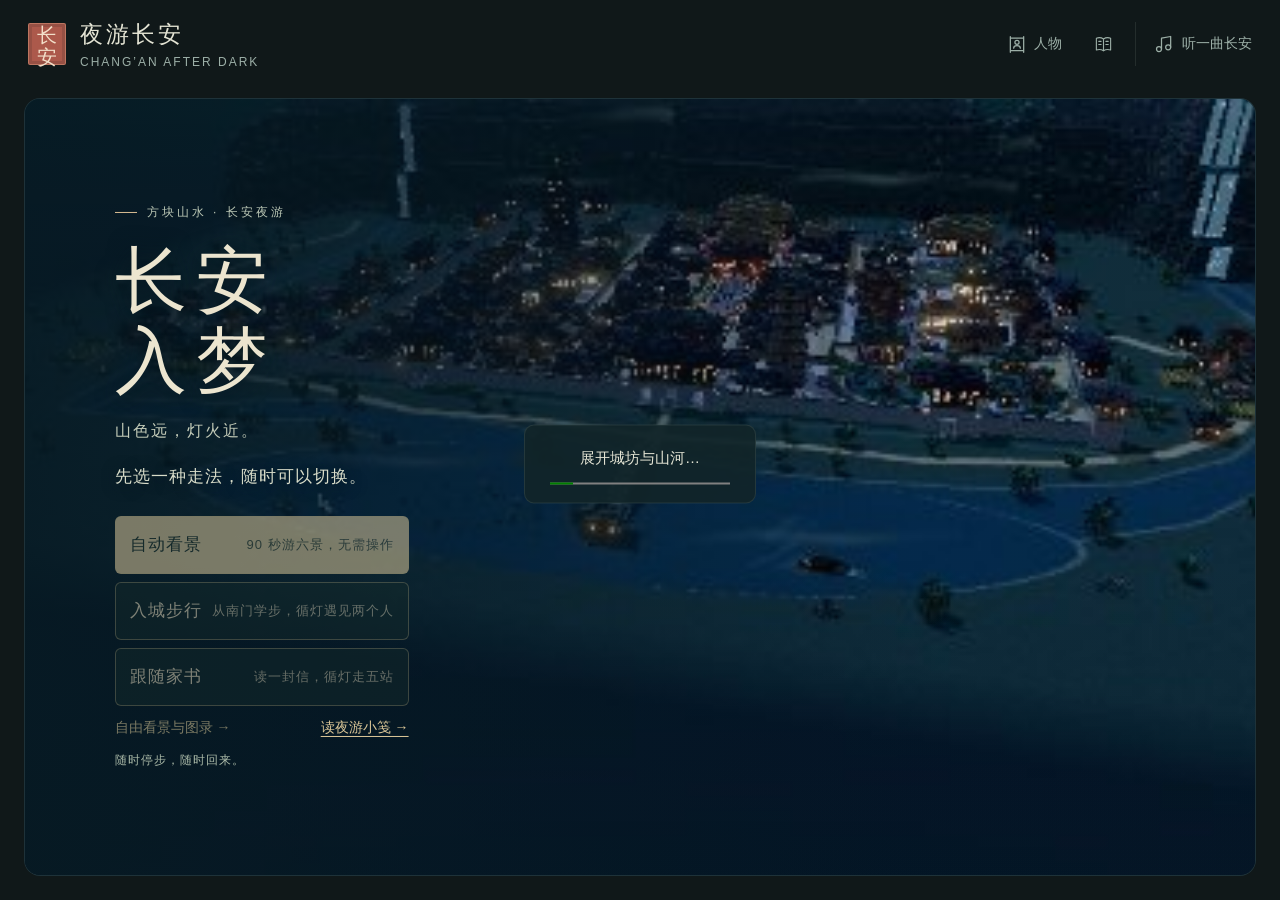
==== commit d2007b90: "Polish errand navigation, task book and mobile access (v70)" ====
--- a/index.html
+++ b/index.html
@@ -572,8 +572,8 @@
  return{get revision(){return revision;},key,taleKey,snapshot,inspect,mend,turn,rememberTale,refresh,validEnding};
 }
 if(!window.CHANGAN_TALE_SCENE){let lanternStorage;try{lanternStorage=window.localStorage;}catch{}window.ChanganLanternWalk=createChanganLanternWalkState(lanternStorage,s=>window.dispatchEvent(new CustomEvent('changan-lantern-walk',{detail:s})));}</script>
-<style>.town-directory-button{font:inherit;min-height:44px;padding:8px 12px;color:#e7dab5;background:#213e36;border:1px solid #b7a57677;border-radius:5px;cursor:pointer}.town-dialog{box-sizing:border-box;width:min(760px,94vw);max-height:88dvh;max-height:min(88dvh,900px);padding:0;color:#e7dcc0;background:#132b2b;border:1px solid #b49b69;border-radius:12px;box-shadow:0 22px 80px #0009}.town-dialog::backdrop{background:#061213cc}.town-dialog header{position:sticky;top:0;display:flex;align-items:center;justify-content:space-between;gap:12px;padding:18px 22px;background:#17302f;z-index:1}.town-dialog h2{font-size:23px;margin:0}.town-dialog-body{padding:8px 22px 24px;line-height:1.8}.town-dialog button{font:inherit;min-height:44px;padding:9px 13px;background:#304c42;border:1px solid #af9e7477;border-radius:6px;color:#f1e4bd;cursor:pointer}.town-dialog button:disabled{opacity:.48;cursor:default}.town-dialog button:focus-visible,.town-directory-button:focus-visible,.town-travel button:focus-visible{outline:2px solid #e9c77d;outline-offset:3px}.town-directory{display:grid;grid-template-columns:1fr 1fr;gap:10px}.town-directory button{text-align:left;display:grid;gap:4px}.town-directory span{font-size:13px;color:#c8c7ae}.town-directory small{color:#d9b980}.town-actions{display:flex;gap:8px;flex-wrap:wrap;margin:12px 0}.town-board{display:grid;grid-template-columns:repeat(3,minmax(0,1fr));gap:10px;margin:16px 0}.town-bin{display:grid;gap:7px;text-align:center;padding:12px 8px;background:#071e23;border:1px solid #5d7465;border-radius:8px}.town-bin strong{font-size:25px;color:#e1c58b}.town-dialog details{margin:16px 0}.town-dialog-body>p:last-child{font-size:12px;color:#a5b6ab}.town-nearby{position:fixed;right:24px;bottom:205px;z-index:45;max-width:min(360px,70vw);min-height:46px;font:inherit;background:#264a3e;color:#f0dfad;border:1px solid #c1a977;border-radius:7px;padding:9px 14px;cursor:pointer}.town-travel{position:fixed;right:24px;bottom:125px;z-index:44;display:flex;gap:7px;align-items:center;max-width:calc(100vw - 48px);flex-wrap:wrap;justify-content:flex-end}.town-travel[hidden],.town-nearby[hidden]{display:none!important}.town-travel button{font:inherit;min-height:44px;color:#f0dfad;background:#26483b;border:1px solid #c1a977;border-radius:6px;padding:9px 14px;cursor:pointer}.town-travel span{flex-basis:100%;font-size:12px;text-align:right;color:#d4d5b8;text-shadow:0 1px 4px #000}.town-nearby[hidden]{display:none}@media(max-width:620px){.town-directory{grid-template-columns:1fr}.town-dialog{width:95vw;max-height:88dvh}.town-dialog header{padding:14px}.town-dialog-body{padding:6px 14px 22px}.town-dialog h2{font-size:20px}.town-board{gap:5px}.town-bin{padding:9px 4px}.town-bin button{padding:8px 3px;font-size:12px}.town-nearby{right:12px;bottom:220px;max-width:80vw;font-size:13px}.town-travel{right:12px;bottom:143px;max-width:calc(100vw - 150px)}.town-travel button{padding:9px 11px;font-size:13px}.town-travel span{max-width:215px;line-height:1.5;font-size:11px}}
-.errand-tabs{display:flex;gap:7px;flex-wrap:wrap;margin:10px 0 18px}.errand-tabs button[aria-pressed=true]{background:#74613d;border-color:#dbc48e}.errand-cards{display:grid;gap:14px}.errand-card{padding:18px;background:#1d3733;border:1px solid #a28e6366;border-radius:10px;display:grid;grid-template-columns:58px 1fr;column-gap:14px}.errand-card>.errand-glyph{grid-column:1;grid-row:1/6}.errand-card>small,.errand-card>h3,.errand-card>p,.errand-card>button{grid-column:2}.errand-card h3{margin:3px 0}.errand-card p{margin:2px 0 10px}.errand-card small,.errand-step small{color:#d5bc82}.errand-glyph{width:58px;height:58px;color:#dbbc7d;flex:none;display:block}.errand-step{background:#0e2426;border-left:3px solid #b49c67;padding:14px 18px;margin:12px 0 20px}.errand-step h3{margin:5px 0}.errand-item{background:#223a35;border:1px solid #a28e6355;border-radius:7px;padding:9px 12px;margin:8px 0}.errand-item summary{cursor:pointer}.errand-item .errand-glyph{margin:12px auto}.errand-patterns{display:grid;grid-template-columns:repeat(3,minmax(0,1fr));gap:9px;margin:16px 0}.errand-patterns button{display:flex;flex-direction:column;gap:8px;align-items:center;justify-content:center;padding:12px 6px}.errand-patterns .errand-glyph{width:52px;height:64px}.errand-status{padding:10px 12px;border:1px solid #cbb47777;border-radius:6px;background:#34483b;color:#f1e4bd}.errand-ending{padding:18px;border:1px solid #b49b69;border-radius:8px;background:#233b32;margin:16px 0}.errand-ending>.errand-glyph{margin-bottom:10px}.errand-ending small{color:#d8bf83}.errand-history{padding:12px 0}.errand-person-heading{border-top:1px solid #b9a67966;padding-top:16px;color:#e4c991}.errand-continue[hidden]{display:none!important}.town-travel .errand-continue{padding-left:10px;padding-right:10px}.errand-tabs button{flex:1;min-width:0}@media(max-width:620px){.errand-card{padding:13px;grid-template-columns:42px 1fr;column-gap:10px}.errand-card>.errand-glyph{width:42px;height:48px}.errand-step{padding:11px 10px}.errand-patterns{gap:5px}.errand-patterns button{font-size:12px}.errand-tabs{gap:5px}.errand-tabs button{padding:9px 7px;font-size:13px}.town-travel .errand-continue{padding-left:8px;padding-right:8px;white-space:nowrap}.errand-ending{padding:13px}}
+<style>.town-directory-button{font:inherit;min-height:44px;padding:8px 12px;color:#e7dab5;background:#213e36;border:1px solid #b7a57677;border-radius:5px;cursor:pointer}.town-dialog{box-sizing:border-box;width:min(760px,94vw);max-height:88dvh;max-height:min(88dvh,900px);padding:0;color:#e7dcc0;background:#132b2b;border:1px solid #b49b69;border-radius:12px;box-shadow:0 22px 80px #0009}.town-dialog::backdrop{background:#061213cc}.town-dialog header{position:sticky;top:0;display:flex;align-items:center;justify-content:space-between;gap:12px;padding:18px 22px;background:#17302f;z-index:1}.town-dialog h2{font-size:23px;margin:0}.town-dialog-body{padding:8px 22px 24px;line-height:1.8}.town-dialog button{font:inherit;min-height:44px;padding:9px 13px;background:#304c42;border:1px solid #af9e7477;border-radius:6px;color:#f1e4bd;cursor:pointer}.town-dialog button:disabled{opacity:.48;cursor:default}.town-dialog button:focus-visible,.town-directory-button:focus-visible,.town-travel button:focus-visible{outline:2px solid #e9c77d;outline-offset:3px}.town-filters{display:flex;flex-wrap:wrap;gap:7px;margin:14px 0}.town-filters button[aria-pressed=true]{background:#74613d;border-color:#dbc48e}.town-pending{font-size:12px;font-style:normal;color:#f0d498;border-top:1px solid #af9e7444;padding-top:5px}.town-directory{display:grid;grid-template-columns:1fr 1fr;gap:10px}.town-directory button{text-align:left;display:grid;gap:4px}.town-directory span{font-size:13px;color:#c8c7ae}.town-directory small{color:#d9b980}.town-actions{display:flex;gap:8px;flex-wrap:wrap;margin:12px 0}.town-board{display:grid;grid-template-columns:repeat(3,minmax(0,1fr));gap:10px;margin:16px 0}.town-bin{display:grid;gap:7px;text-align:center;padding:12px 8px;background:#071e23;border:1px solid #5d7465;border-radius:8px}.town-bin strong{font-size:25px;color:#e1c58b}.town-dialog details{margin:16px 0}.town-dialog-body>p:last-child{font-size:12px;color:#a5b6ab}.town-nearby{position:fixed;right:24px;bottom:205px;z-index:45;max-width:min(360px,70vw);min-height:46px;font:inherit;background:#264a3e;color:#f0dfad;border:1px solid #c1a977;border-radius:7px;padding:9px 14px;cursor:pointer}.town-travel{position:fixed;right:24px;bottom:125px;z-index:44;display:flex;gap:7px;align-items:center;max-width:calc(100vw - 48px);flex-wrap:wrap;justify-content:flex-end}.town-travel[hidden],.town-nearby[hidden]{display:none!important}.town-travel button{font:inherit;min-height:44px;color:#f0dfad;background:#26483b;border:1px solid #c1a977;border-radius:6px;padding:9px 14px;cursor:pointer}.town-travel span{flex-basis:100%;font-size:12px;text-align:right;color:#d4d5b8;text-shadow:0 1px 4px #000}.town-nearby[hidden]{display:none}@media(max-width:620px){.town-directory{grid-template-columns:1fr}.town-dialog{width:95vw;max-height:88dvh}.town-dialog header{padding:14px}.town-dialog-body{padding:6px 14px 22px}.town-dialog h2{font-size:20px}.town-board{gap:5px}.town-bin{padding:9px 4px}.town-bin button{padding:8px 3px;font-size:12px}.town-nearby{right:12px;bottom:220px;max-width:80vw;font-size:13px}.town-travel{right:12px;bottom:143px;max-width:calc(100vw - 150px)}.town-travel button{padding:9px 11px;font-size:13px}.town-travel span{max-width:215px;line-height:1.5;font-size:11px}}
+.errand-resume{padding:14px 16px;margin:12px 0 18px;background:#233e36;border:1px solid #b49b69;border-radius:8px}.errand-resume small{color:#dfc58c}.errand-resume h3{margin:4px 0}.errand-resume p{margin:4px 0}.errand-parcel{padding:10px 12px;border-left:2px solid #b49b69;margin:10px 0}.errand-parcel p{margin:0 0 8px}.errand-tabs{display:flex;gap:7px;flex-wrap:wrap;margin:10px 0 18px}.errand-tabs button[aria-pressed=true]{background:#74613d;border-color:#dbc48e}.errand-cards{display:grid;gap:14px}.errand-card{padding:18px;background:#1d3733;border:1px solid #a28e6366;border-radius:10px;display:grid;grid-template-columns:58px 1fr;column-gap:14px}.errand-card>.errand-glyph{grid-column:1;grid-row:1/6}.errand-card>small,.errand-card>h3,.errand-card>p,.errand-card>button{grid-column:2}.errand-card h3{margin:3px 0}.errand-card p{margin:2px 0 10px}.errand-card small,.errand-step small{color:#d5bc82}.errand-glyph{width:58px;height:58px;color:#dbbc7d;flex:none;display:block}.errand-step{background:#0e2426;border-left:3px solid #b49c67;padding:14px 18px;margin:12px 0 20px}.errand-step h3{margin:5px 0}.errand-item{background:#223a35;border:1px solid #a28e6355;border-radius:7px;padding:9px 12px;margin:8px 0}.errand-item summary{cursor:pointer}.errand-item .errand-glyph{margin:12px auto}.errand-patterns{display:grid;grid-template-columns:repeat(3,minmax(0,1fr));gap:9px;margin:16px 0}.errand-patterns button{display:flex;flex-direction:column;gap:8px;align-items:center;justify-content:center;padding:12px 6px}.errand-patterns .errand-glyph{width:52px;height:64px}.errand-status{padding:10px 12px;border:1px solid #cbb47777;border-radius:6px;background:#34483b;color:#f1e4bd}.errand-ending{padding:18px;border:1px solid #b49b69;border-radius:8px;background:#233b32;margin:16px 0}.errand-ending>.errand-glyph{margin-bottom:10px}.errand-ending small{color:#d8bf83}.errand-history{padding:12px 0}.errand-person-heading{border-top:1px solid #b9a67966;padding-top:16px;color:#e4c991}.errand-continue[hidden]{display:none!important}.town-travel .errand-continue{padding-left:10px;padding-right:10px}.errand-tabs button{flex:1;min-width:0}@media(max-width:620px){.errand-card{padding:13px;grid-template-columns:42px 1fr;column-gap:10px}.errand-card>.errand-glyph{width:42px;height:48px}.errand-step{padding:11px 10px}.errand-patterns{gap:5px}.errand-patterns button{font-size:12px}.errand-tabs{gap:5px}.errand-tabs button{padding:9px 7px;font-size:13px}.town-travel .errand-continue{padding-left:8px;padding-right:8px;white-space:nowrap}.errand-ending{padding:13px}}
 </style><script>window.CHANGAN_ERRAND_CATALOG={"version":1,"notice":"\u672c\u7c3f\u4e09\u6bb5\u591c\u884c\u59d4\u6258\u3001\u4eba\u7269\u5f80\u6765\u4e0e\u4fe1\u7269\u5747\u4e3a\u539f\u521b\u6f14\u7ece\uff0c\u4e0d\u662f\u5386\u53f2\u6587\u4e66\u6216\u771f\u5b9e\u4e8b\u4ef6\u3002","items":{"tea-wrap":{"name":"\u6696\u58f6\u4e0e\u8336\u5355","text":"\u5305\u5e03\u91cc\u662f\u9001\u5f80\u5ba2\u820d\u7684\u70ed\u8336\u3002\u8336\u5355\u80cc\u9762\u7559\u7740\u7a7a\u767d\uff0c\u7b49\u6536\u8336\u7684\u4eba\u5199\u4e00\u7b14\u3002","glyph":"cup"},"tea-receipt":{"name":"\u5ba2\u820d\u56de\u6267","text":"\u4e00\u5f20\u5e26\u7740\u8336\u6c14\u7684\u56de\u6267\u3002\u63a5\u4e0b\u6765\u53ef\u627e\u5357\u95e8\u7684\u9646\u884c\u8fa8\u4e00\u8fa8\u56de\u7a0b\u3002","glyph":"page"},"tea-route":{"name":"\u6298\u8fd4\u8def\u7b7e","text":"\u9646\u884c\u753b\u4e86\u5019\u9a6c\u5904\u7684\u7b80\u56fe\uff1a\u5148\u627e\u79e6\u4e03\u7cfb\u59a5\u7a7a\u58f6\uff0c\u518d\u9001\u56de\u963f\u6c90\u624b\u8fb9\u3002","glyph":"knot"},"tea-empty":{"name":"\u7cfb\u597d\u7684\u7a7a\u58f6","text":"\u58f6\u53e3\u5df2\u6536\u59a5\u3002\u8fd8\u7ed9\u963f\u6c90\uff0c\u8fd9\u4e00\u6bb5\u9001\u8336\u4fbf\u6709\u59cb\u6709\u7ec8\u3002","glyph":"cup"},"lamp-pattern":{"name":"\u7af9\u53f6\u6837\u7eb8","text":"\u957f\u53f6\u5206\u5411\u4e24\u65c1\uff0c\u4e0b\u9762\u8fd8\u6709\u4e00\u679a\u5c0f\u82bd\u3002\u6c88\u706f\u8bf4\uff0c\u900f\u5149\u7684\u65b0\u7f69\u987b\u4e0e\u65e7\u6837\u76f8\u5408\u3002","glyph":"bamboo"},"lamp-shade":{"name":"\u900f\u5149\u7f69\u7247","text":"\u82b8\u5a18\u4ece\u82b1\u5703\u7684\u65e7\u6728\u7248\u4e2d\u627e\u51fa\u4e86\u76f8\u5408\u7684\u4e00\u7247\u3002\u5e26\u5230\u6e21\u5934\u95ee\u95ee\u963f\u7f09\uff0c\u600e\u6837\u6536\u8fb9\u624d\u8010\u98ce\u3002","glyph":"bamboo"},"lamp-knot":{"name":"\u6536\u8fb9\u7ef3\u6837","text":"\u963f\u7f09\u7559\u4e86\u4e24\u79cd\u6536\u8fb9\u6cd5\u4e2d\u7684\u4e00\u79cd\u3002\u63a5\u4e0b\u6765\u8ba9\u7eeb\u79cb\u628a\u5b83\u7f1d\u8fdb\u7f69\u7f18\u3002","glyph":"knot"},"lamp-ready":{"name":"\u4fee\u597d\u7684\u7af9\u53f6\u706f\u7f69","text":"\u7f69\u53e3\u9f50\u6574\uff0c\u8fb9\u7ebf\u5df2\u6536\u3002\u6c88\u706f\u8fd8\u5728\u539f\u5904\u7b49\u8fd9\u4e00\u76cf\u706f\u3002","glyph":"bamboo"},"page-draft":{"name":"\u591c\u6e38\u4fbf\u89c8\u8349\u9875","text":"\u781a\u751f\u5199\u7684\u4e00\u9875\u539f\u521b\u591c\u6e38\u4fbf\u89c8\uff0c\u8fd8\u672a\u6821\u9f50\u6761\u76ee\uff1b\u5b83\u5e76\u4e0d\u662f\u594f\u7ae0\u3002","glyph":"page"},"page-slip":{"name":"\u4e09\u680f\u6821\u7b7e","text":"\u5c0f\u7b80\u8bb0\u4e0b\uff1a\u7b2c\u4e00\u680f\u5199\u6240\u5f80\uff0c\u7b2c\u4e8c\u680f\u5199\u6240\u89c1\uff0c\u6700\u540e\u4e00\u680f\u8bb0\u6240\u9700\u3002\u5bab\u4e2d\u503c\u623f\u53ef\u636e\u6b64\u590d\u6838\u3002","glyph":"columns"},"page-token":{"name":"\u95e8\u503c\u5c0f\u8bb0","text":"\u536b\u7b80\u6ce8\u660e\u8fd9\u53ea\u662f\u6e38\u620f\u4e2d\u7684\u591c\u6e38\u4fbf\u89c8\uff0c\u8ba9\u4f60\u5e26\u5f80\u503c\u623f\u6821\u5b57\u3002","glyph":"seal"},"page-checked":{"name":"\u6838\u8fc7\u7684\u4fbf\u89c8\u9875","text":"\u6761\u76ee\u5df2\u9f50\uff0c\u4ea4\u7ed9\u5b63\u7b3a\u5b9a\u4e0b\u6700\u540e\u7684\u5199\u6cd5\u3002","glyph":"page"},"page-copy":{"name":"\u6210\u518c\u7684\u591c\u6e38\u4fbf\u89c8","text":"\u5b63\u7b3a\u7559\u4e0b\u4e00\u4efd\u6821\u6837\uff0c\u628a\u8fd9\u4e00\u4efd\u4ea4\u8fd8\u781a\u751f\uff0c\u591c\u8def\u4fbf\u4e5f\u6210\u4e86\u4e00\u9875\u6587\u5b57\u3002","glyph":"page"},"tea-jug":{"name":"\u5f85\u7cfb\u7a33\u7684\u8336\u58f6","text":"\u5ba2\u820d\u4ea4\u56de\u7684\u58f6\u4ecd\u968f\u8eab\u5e26\u7740\u3002\u5148\u8ba9\u9646\u884c\u5728\u56de\u6267\u4e0a\u6807\u597d\u5c0f\u8def\uff0c\u518d\u8bf7\u79e6\u4e03\u7cfb\u7a33\u58f6\u53e3\u3002","glyph":"cup"}},"quests":[{"id":"warm-tea","title":"\u8336\u76cf\u7559\u6e29","subtitle":"\u4e00\u58f6\u8336\uff0c\u51e0\u4f4d\u8fd8\u672a\u6b47\u811a\u7684\u4eba","range":"\u8336\u8086 \u2192 \u5ba2\u820d \u2192 \u5357\u95e8 \u2192 \u8336\u8086","reward":"\u6e29\u76cf\u884c\u65c5\u672d","intro":"\u963f\u6c90\u5fd9\u7740\u6536\u62fe\u8336\u6848\uff0c\u5ba2\u820d\u5374\u8fd8\u6709\u665a\u5f52\u7684\u4eba\u3002\u9001\u53bb\u7684\u4e1c\u897f\u4e0d\u591a\uff0c\u96be\u7684\u662f\u8bb0\u5f97\u628a\u4e00\u58f0\u8c22\u610f\u5e26\u56de\u6765\u3002\u6ca1\u6709\u5012\u8ba1\u65f6\uff0c\u53ef\u4ee5\u9a91\u8e0f\u706f\u6162\u6162\u8d70\u3002","branchStep":1,"endings":{"workers":{"title":"\u7559\u5728\u624b\u5fc3\u7684\u6696","text":"\u963f\u6c90\u8bfb\u5b8c\u56de\u6267\uff0c\u628a\u7a7a\u58f6\u64e6\u5e72\u3002\u7f57\u62d9\u5199\u7684\u662f\u8336\u70ed\uff0c\u9646\u884c\u8865\u7684\u662f\u8def\u660e\uff0c\u79e6\u4e03\u7559\u4e0b\u7684\u662f\u7ef3\u6263\u3002\u4f60\u9001\u51fa\u53bb\u4e00\u58f6\u8336\uff0c\u5e26\u56de\u6765\u7684\u5374\u662f\u4e09\u4e2a\u4eba\u7684\u7b14\u8ff9\u3002\u8336\u6848\u8fb9\u4ece\u6b64\u591a\u4e86\u4e00\u5bf9\u7ed9\u665a\u5f52\u4eba\u7559\u7684\u676f\u5b50\u3002"},"courier":{"title":"\u4e3a\u4e0b\u4e00\u7a0b\u7559\u4e00\u76cf","text":"\u9646\u884c\u7ec8\u4e8e\u559d\u5230\u4f60\u66ff\u4ed6\u7559\u7684\u90a3\u4e00\u76cf\uff0c\u56de\u6267\u4e0a\u5199\u5f97\u5f88\u5c0f\uff1a\u4eca\u591c\u6709\u4eba\u8bb0\u5f97\u8d76\u8def\u7684\u4eba\u3002\u963f\u6c90\u628a\u90a3\u5f20\u7eb8\u538b\u5728\u58f6\u57ab\u4e0b\uff0c\u8bf4\u660e\u65e5\u8fd8\u8981\u5907\u540c\u6837\u4e00\u4efd\u3002\u8336\u6848\u8fb9\u591a\u4e86\u4e00\u5bf9\u7a7a\u676f\uff0c\u7b49\u4e0b\u4e00\u4f4d\u6765\u4eba\u3002"}},"steps":[{"person":"city-water","title":"\u63a5\u8fc7\u6696\u58f6","text":"\u963f\u6c90\u628a\u8336\u5355\u7ffb\u5230\u80cc\u9762\uff1a\u5ba2\u820d\u7684\u7f57\u62d9\u8fd8\u6ca1\u6b47\u4e0b\u3002\u66ff\u6211\u9001\u53bb\uff0c\u8bf7\u4ed6\u5728\u80cc\u9762\u7559\u4e00\u7b14\uff1b\u56de\u6765\u65f6\u522b\u53ea\u5e26\u4e00\u53ea\u7a7a\u58f6\u3002","give":["tea-wrap"],"options":[{"id":"take","label":"\u5305\u597d\u6696\u58f6\uff0c\u63a5\u4e0b\u8fd9\u6bb5\u9001\u8336","reply":"\u5305\u5e03\u7cfb\u7d27\u4e86\uff0c\u8336\u5355\u4e5f\u968f\u58f6\u6536\u597d\u3002\u7f57\u62d9\u5728\u5ba2\u820d\u7684\u8d27\u67b6\u65c1\u3002"}]},{"person":"city-porter","title":"\u7ed9\u665a\u5f52\u4eba\u7559\u8336","text":"\u7f57\u62d9\u653e\u4e0b\u80a9\u4e0a\u7684\u5305\u88f9\uff0c\u770b\u89c1\u8336\u5355\u80cc\u9762\u8fd8\u7a7a\u7740\u3002\u4ed6\u95ee\uff1a\u8fd9\u4e00\u58f6\uff0c\u662f\u5148\u7ed9\u540c\u4f34\u5206\u4e86\uff0c\u8fd8\u662f\u66ff\u4e0b\u4e00\u7a0b\u7684\u9a7f\u5352\u7559\u4e00\u76cf\uff1f","need":["tea-wrap"],"take":["tea-wrap"],"give":["tea-receipt","tea-jug"],"options":[{"id":"workers","label":"\u5148\u8ba9\u811a\u592b\u4eec\u6696\u4e00\u6696\u624b","reply":"\u8336\u76cf\u4ece\u51e0\u53cc\u624b\u4e2d\u4f20\u8fc7\uff0c\u7f57\u62d9\u5199\u4e0b\uff1a\u5230\u5f97\u6b63\u597d\u3002\u518d\u628a\u56de\u6267\u5e26\u7ed9\u5357\u95e8\u7684\u9646\u884c\uff0c\u8bf7\u4ed6\u6807\u4e00\u6761\u56de\u7a0b\u3002"},{"id":"courier","label":"\u66ff\u5357\u95e8\u7684\u9646\u884c\u7559\u4e00\u76cf","reply":"\u7f57\u62d9\u628a\u4e00\u76cf\u8336\u5c01\u5728\u58f6\u5957\u91cc\uff0c\u56de\u6267\u5199\u7740\u9646\u884c\u7684\u540d\u5b57\u3002\u5357\u95e8\u6362\u9774\u7684\u9a7f\u5352\u6b63\u8d76\u4e0b\u4e00\u7a0b\u3002"}]},{"person":"city-courier","title":"\u6536\u4e00\u5f20\u6298\u8fd4\u8def\u7b7e","text":"\u9646\u884c\u5c55\u5f00\u5ba2\u820d\u56de\u6267\uff0c\u62b9\u5e73\u6298\u89d2\u3002\u4ed6\u5728\u80cc\u9762\u753b\u4e86\u5019\u9a6c\u5904\uff1a\u628a\u7a7a\u58f6\u5148\u4ea4\u79e6\u4e03\u7cfb\u597d\uff0c\u514d\u5f97\u8fd4\u7a0b\u65f6\u78b0\u54cd\u4e00\u8def\u3002","need":["tea-receipt","tea-jug"],"take":["tea-receipt"],"give":["tea-route"],"options":[{"id":"route","label":"\u8bf7\u9646\u884c\u5199\u4e0b\u6298\u8fd4\u7684\u5c0f\u8def","reply":"\u8def\u7b7e\u6536\u597d\u4e86\u3002\u79e6\u4e03\u5c31\u5728\u5357\u95e8\u4e1c\u4fa7\u5019\u9a6c\u5904\uff0c\u8e0f\u706f\u4e5f\u8ba4\u5f97\u90a3\u91cc\u3002"}]},{"person":"city-horse","title":"\u628a\u7a7a\u58f6\u7cfb\u7a33","text":"\u79e6\u4e03\u770b\u5b8c\u8def\u7b7e\uff0c\u627e\u51fa\u4e00\u6bb5\u8f6f\u7ef3\u3002\u9a6c\u662f\u7528\u6765\u628a\u8fdc\u5904\u53d8\u8fd1\u7684\uff0c\u4e0d\u662f\u8ba9\u58f6\u8ddf\u7740\u4e00\u8def\u78d5\u78b0\u3002\u66ff\u4ed6\u6276\u4f4f\u7a7a\u58f6\uff0c\u6536\u597d\u6700\u540e\u4e00\u6263\u3002","need":["tea-route","tea-jug"],"take":["tea-route","tea-jug"],"give":["tea-empty"],"options":[{"id":"tie","label":"\u6276\u7a33\u7a7a\u58f6\uff0c\u6536\u597d\u7ef3\u6263","reply":"\u7ef3\u6263\u6536\u5e73\u4e86\u3002\u628a\u7a7a\u58f6\u9001\u56de\u963f\u6c90\uff0c\u8fde\u540c\u51e0\u4f4d\u591c\u884c\u4eba\u7684\u8c22\u610f\u3002"}]},{"person":"city-water","title":"\u628a\u8c22\u610f\u5e26\u56de\u8336\u6848","text":"\u963f\u6c90\u63a5\u8fc7\u7a7a\u58f6\uff0c\u5148\u770b\u4f60\u5e26\u56de\u6765\u7684\u5b57\uff0c\u518d\u628a\u58f6\u653e\u56de\u7089\u65c1\u3002\u9001\u8336\u8fd9\u4e00\u6bb5\uff0c\u5230\u8fd9\u91cc\u624d\u7b97\u8d70\u5b8c\u3002","need":["tea-empty"],"take":["tea-empty"],"options":[{"id":"return","label":"\u4ea4\u8fd8\u7a7a\u58f6\uff0c\u5c55\u5f00\u8fd9\u4e00\u591c\u7684\u5c0f\u8bb0","reply":"\u6e29\u76cf\u884c\u65c5\u672d\u5df2\u6536\u597d\uff1b\u8336\u6848\u8fb9\u4e5f\u7559\u4e0b\u4e86\u4e00\u5bf9\u65b0\u7684\u676f\u5b50\u3002"}]}]},{"id":"wind-lamp","title":"\u98ce\u91cc\u8fa8\u706f","subtitle":"\u7167\u4e00\u5f20\u65e7\u6837\uff0c\u4fee\u4e00\u76cf\u884c\u8def\u706f","range":"\u638c\u706f\u5904 \u2192 \u4e1c\u574a\u82b1\u5703 \u2192 \u66f2\u6c5f \u2192 \u5de5\u827a\u574a \u2192 \u638c\u706f\u5904","reward":"\u7af9\u5f71\u884c\u65c5\u672d","intro":"\u6c88\u706f\u6536\u8d77\u4e00\u76cf\u65e7\u706f\u7f69\uff0c\u7af9\u53f6\u7eb9\u5df2\u78e8\u5f97\u8ba4\u4e0d\u6e05\u3002\u4ed6\u6258\u4f60\u6cbf\u82b1\u5703\u3001\u6e21\u5934\u548c\u7ec7\u4f5c\u6848\u5bfb\u627e\u80fd\u628a\u5b83\u8865\u9f50\u7684\u4eba\u3002\u6837\u7eb8\u8981\u968f\u8eab\u7559\u597d\uff0c\u4e0b\u4e00\u7ad9\u4f1a\u7528\u5230\u5b83\u3002","branchStep":2,"endings":{"tight":{"title":"\u98ce\u4ece\u8fb9\u7f18\u7ed5\u8fc7\u53bb","text":"\u6c88\u706f\u628a\u4fee\u597d\u7684\u7f69\u53e3\u538b\u5e73\uff0c\u706f\u5f71\u5728\u6848\u8fb9\u7a33\u4e86\u4e0b\u6765\u3002\u7af9\u53f6\u662f\u82b8\u5a18\u627e\u51fa\u7684\uff0c\u7ef3\u6837\u662f\u963f\u7f09\u7559\u4e0b\u7684\uff0c\u7ec6\u7ebf\u7531\u7eeb\u79cb\u6536\u5728\u80cc\u9762\u3002\u4f60\u628a\u51e0\u5904\u76f8\u9694\u5f88\u8fdc\u7684\u624b\u827a\uff0c\u5e26\u56de\u4e86\u540c\u4e00\u76cf\u706f\u4e0b\u3002"},"hem":{"title":"\u7af9\u5f71\u591a\u4e86\u4e00\u9053\u8fb9","text":"\u7eeb\u79cb\u7f1d\u51fa\u7684\u62a4\u8fb9\u5728\u706f\u4e0b\u591a\u6295\u4e86\u4e00\u9053\u7ec6\u5f71\u3002\u6c88\u706f\u6ca1\u6709\u628a\u5b83\u85cf\u8d77\u6765\uff1a\u8865\u8fc7\u7684\u5730\u65b9\uff0c\u4e5f\u53ef\u4ee5\u8ba9\u4eba\u770b\u89c1\u3002\u7af9\u53f6\u5f71\u4e0e\u65b0\u8fb9\u7ebf\u4e00\u540c\u7559\u5728\u638c\u706f\u6848\u65c1\uff0c\u8fd9\u76cf\u706f\u6709\u4e86\u51e0\u4e2a\u4eba\u5171\u540c\u7684\u7b14\u8ff9\u3002"}},"steps":[{"person":"city-lamp","title":"\u6536\u597d\u7af9\u53f6\u65e7\u6837","text":"\u6c88\u706f\u644a\u5f00\u4e00\u5f20\u6837\u7eb8\uff1a\u4e24\u65c1\u662f\u957f\u53f6\uff0c\u4e0b\u9762\u53e6\u6709\u4e00\u679a\u5c0f\u82bd\u3002\u82b1\u5703\u7684\u82b8\u5a18\u6536\u7740\u51e0\u5757\u65e7\u6728\u7248\uff0c\u8bf7\u5979\u627e\u4e00\u7247\u80fd\u900f\u51fa\u540c\u6837\u706f\u5f71\u7684\u7f69\u7247\u3002","give":["lamp-pattern"],"options":[{"id":"take","label":"\u6536\u597d\u6837\u7eb8\uff0c\u53bb\u82b1\u5703\u627e\u82b8\u5a18","reply":"\u7af9\u53f6\u6837\u7eb8\u6536\u5165\u884c\u56ca\uff1b\u968f\u65f6\u53ef\u5728\u884c\u65c5\u672d\u91cc\u5c55\u5f00\u6bd4\u5bf9\u3002"}]},{"person":"city-garden","title":"\u8fa8\u51fa\u76f8\u5408\u7684\u706f\u7eb9","kind":"match","answer":"bamboo","hint":"\u957f\u53f6\u5206\u5411\u4e24\u65c1\uff0c\u4e0b\u9762\u6709\u5c0f\u82bd\uff1b\u53ef\u4ee5\u5c55\u5f00\u968f\u8eab\u7684\u7af9\u53f6\u6837\u7eb8\u518d\u770b\u4e00\u904d\u3002","text":"\u82b8\u5a18\u53d6\u6765\u4e09\u7247\u900f\u5149\u7f69\u7247\u3002\u54ea\u4e00\u7247\u4e0e\u6c88\u706f\u4ea4\u6765\u7684\u65e7\u6837\u76f8\u5408\uff1f\u8ba4\u51c6\u7eb9\u6837\u518d\u62ff\u8d70\uff0c\u514d\u5f97\u56de\u53bb\u65f6\u624d\u53d1\u73b0\u706f\u5f71\u4e0d\u540c\u3002","need":["lamp-pattern"],"take":["lamp-pattern"],"give":["lamp-shade"],"options":[{"id":"cloud","label":"\u5377\u4e91\u7eb9","glyph":"cloud","reply":"\u5377\u4e91\u7ed5\u6210\u4e00\u56e2\uff0c\u4e0e\u65e7\u6837\u7684\u957f\u53f6\u4e0d\u540c\u3002"},{"id":"bamboo","label":"\u7af9\u53f6\u7eb9","glyph":"bamboo","reply":"\u7eb9\u6837\u5bf9\u4e0a\u4e86\u3002\u82b8\u5a18\u628a\u7f69\u7247\u5939\u8fdb\u62a4\u7eb8\uff0c\u8ba9\u4f60\u5230\u66f2\u6c5f\u8bf7\u963f\u7f09\u6536\u4e00\u4efd\u8010\u98ce\u7684\u7ef3\u6837\u3002"},{"id":"rings","label":"\u8fde\u73af\u7eb9","glyph":"rings","reply":"\u8fde\u73af\u76f8\u6263\uff0c\u5c11\u4e86\u65e7\u6837\u4e0b\u9762\u7684\u90a3\u679a\u5c0f\u82bd\u3002"}]},{"person":"city-river","title":"\u9009\u4e00\u79cd\u6536\u8fb9\u6cd5","text":"\u963f\u7f09\u542c\u5b8c\u6765\u610f\uff0c\u628a\u8865\u7f51\u9488\u653e\u5728\u6848\u8fb9\u3002\u4ed6\u8bf4\uff0c\u4e24\u79cd\u6536\u6cd5\u90fd\u80fd\u7528\uff1a\u4e00\u6cd5\u6536\u5f97\u7d27\uff0c\u4e00\u6cd5\u7559\u51fa\u4e00\u9053\u62a4\u8fb9\u3002\u4f60\u60f3\u628a\u600e\u6837\u7684\u706f\u5f71\u5e26\u56de\u53bb\uff1f","need":["lamp-shade"],"take":[],"give":["lamp-knot"],"options":[{"id":"tight","label":"\u6536\u7d27\u7f69\u53e3\uff0c\u8ba9\u706f\u5f71\u7a33\u4e00\u4e9b","reply":"\u963f\u7f09\u628a\u7d27\u6536\u7684\u7ef3\u6837\u7559\u7ed9\u4f60\u3002\u8bf7\u7eeb\u79cb\u7167\u8fd9\u4e00\u4efd\u628a\u7ebf\u6536\u8fdb\u7f69\u7f18\u3002"},{"id":"hem","label":"\u7559\u4e00\u9053\u62a4\u8fb9\uff0c\u628a\u8865\u75d5\u4e5f\u7559\u4e0b","reply":"\u963f\u7f09\u53e6\u7559\u4e86\u4e00\u5708\u62a4\u8fb9\u7684\u4f59\u7ebf\u3002\u7eeb\u79cb\u4f1a\u628a\u8fd9\u9053\u65b0\u8fb9\u7f1d\u5f97\u770b\u5f97\u89c1\u3001\u4e5f\u6536\u5f97\u9f50\u3002"}]},{"person":"city-weaver","title":"\u628a\u7ec6\u7ebf\u7f1d\u8fdb\u7f69\u7f18","text":"\u7eeb\u79cb\u628a\u7ef3\u6837\u538b\u5728\u7ec7\u7247\u65c1\uff0c\u9010\u6bb5\u628a\u4f59\u7ebf\u6536\u5e73\u3002\u9488\u811a\u4e0d\u5fc5\u85cf\u5f97\u5168\u65e0\u8e2a\u8ff9\uff0c\u53ea\u8981\u6bcf\u4e00\u5904\u90fd\u6709\u6765\u7531\u3002","need":["lamp-knot","lamp-shade"],"take":["lamp-knot","lamp-shade"],"give":["lamp-ready"],"options":[{"id":"stitch","label":"\u6276\u4f4f\u7f69\u7f18\uff0c\u6536\u597d\u6700\u540e\u4e00\u6bb5\u7ebf","reply":"\u7af9\u53f6\u706f\u7f69\u4fee\u597d\u4e86\u3002\u6c88\u706f\u4ecd\u5728\u539f\u6765\u7684\u638c\u706f\u6848\u8fb9\u7b49\u4f60\u3002"}]},{"person":"city-lamp","title":"\u628a\u706f\u7f69\u5e26\u56de\u638c\u706f\u5904","text":"\u6c88\u706f\u5c55\u5f00\u7f69\u7247\uff0c\u5bf9\u7740\u65e7\u6837\u770b\u4e86\u4e00\u773c\uff0c\u518d\u628a\u5b83\u5b89\u56de\u706f\u4e0a\u3002\u4f60\u4e5f\u770b\u89c1\u4e86\u8fd9\u4e00\u8def\u7559\u4e0b\u7684\u8fb9\u7ebf\u3002","need":["lamp-ready"],"take":["lamp-ready"],"options":[{"id":"return","label":"\u4ea4\u56de\u706f\u7f69\uff0c\u8bb0\u4e0b\u8fd9\u4e00\u76cf\u7af9\u5f71","reply":"\u7af9\u5f71\u884c\u65c5\u672d\u5df2\u6536\u597d\uff1b\u6848\u4e0a\u7684\u65e7\u706f\u4e5f\u591a\u4e86\u4fee\u9f50\u7684\u7f69\u7f18\u3002"}]}]},{"id":"palace-page","title":"\u501f\u9875\u5165\u5bab","subtitle":"\u628a\u4e00\u6bb5\u591c\u8def\uff0c\u6821\u6210\u4e00\u9875\u4fbf\u89c8","range":"\u57ce\u5916\u6284\u820d \u2192 \u4e66\u94fa \u2192 \u5bab\u95e8\u503c\u623f \u2192 \u6821\u4e66\u6848 \u2192 \u8fd4\u57ce","reward":"\u4e66\u58a8\u884c\u65c5\u672d","intro":"\u781a\u751f\u60f3\u628a\u8fd9\u4e00\u591c\u8d70\u8fc7\u7684\u5730\u65b9\u5199\u6210\u4fbf\u89c8\uff0c\u8bf7\u4f60\u6cbf\u4e66\u94fa\u4e0e\u5bab\u4e2d\u503c\u623f\u6821\u4e00\u904d\u3002\u5b83\u53ea\u662f\u4e00\u9875\u539f\u521b\u591c\u6e38\u5c0f\u8bb0\uff0c\u4e0d\u662f\u594f\u7ae0\uff1b\u5199\u5f97\u6e05\u695a\uff0c\u6bd4\u5199\u5f97\u90d1\u91cd\u66f4\u8981\u7d27\u3002","branchStep":4,"endings":{"traveler":{"title":"\u591c\u8def\u4ecd\u6709\u4eba\u7684\u53e3\u543b","text":"\u781a\u751f\u8bfb\u5230\u90a3\u53e5\u201c\u5148\u5199\u6240\u5f80\uff0c\u518d\u5199\u6240\u89c1\uff0c\u672b\u5199\u6240\u9700\u201d\uff0c\u5fcd\u4e0d\u4f4f\u628a\u7b14\u505c\u4e86\u4e00\u4f1a\u513f\u3002\u6240\u5f80\u3001\u6240\u89c1\u3001\u6240\u9700\u90fd\u6821\u9f50\u4e86\uff0c\u65c5\u4eba\u7684\u53e3\u543b\u4ecd\u5728\u3002\u4f60\u628a\u4fbf\u89c8\u653e\u56de\u6284\u4e66\u6848\uff0c\u5b63\u7b3a\u6848\u8fb9\u4e5f\u7559\u7740\u540c\u6837\u7684\u4e00\u518c\u6821\u6837\u3002"},"ledger":{"title":"\u4e00\u9875\u5199\u5f97\u6e05\u6e05\u695a\u695a","text":"\u781a\u751f\u9010\u680f\u8bfb\u4e0b\u53bb\uff0c\u53d1\u73b0\u6bcf\u4e00\u5904\u8f6c\u6298\u90fd\u627e\u5f97\u5230\u53bb\u5411\u3002\u5b63\u7b3a\u4fdd\u7559\u4e86\u4eba\u7684\u540d\u5b57\uff0c\u4e5f\u628a\u6761\u76ee\u7406\u5f97\u5206\u660e\u3002\u4fbf\u89c8\u6210\u4e86\u4e00\u518c\u53ef\u518d\u7ffb\u770b\u7684\u5c0f\u4e66\uff1b\u57ce\u91cc\u4e0e\u5bab\u4e2d\u7684\u4e24\u5f20\u6848\uff0c\u90fd\u7559\u6709\u8fd9\u4e00\u8def\u7684\u58a8\u8ff9\u3002"}},"steps":[{"person":"city-scribe","title":"\u5e26\u4e0a\u4e00\u9875\u4fbf\u89c8\u8349\u7a3f","text":"\u781a\u751f\u9012\u6765\u8349\u9875\uff1a\u8bf7\u5148\u627e\u4e66\u94fa\u7684\u5c0f\u7b80\u770b\u770b\u6761\u76ee\uff0c\u518d\u5165\u5bab\u5230\u503c\u623f\u4e0e\u6821\u4e66\u6848\u590d\u6838\u3002\u6700\u540e\u628a\u6210\u518c\u7684\u4e00\u4efd\u5e26\u56de\u6765\uff0c\u57ce\u4e2d\u7684\u4eba\u4e5f\u80fd\u8bfb\u61c2\u5bab\u95e8\u4ee5\u5185\u7684\u8def\u3002","give":["page-draft"],"options":[{"id":"take","label":"\u6536\u597d\u8349\u9875\uff0c\u63a5\u4e0b\u8fd9\u4e00\u7a0b\u6821\u4e66","reply":"\u4fbf\u89c8\u8349\u9875\u5df2\u6536\u5165\u884c\u56ca\u3002\u5c0f\u7b80\u5728\u4e66\u94fa\u6848\u8fb9\uff0c\u53ef\u66ff\u5b83\u5217\u4e00\u5f20\u6821\u7b7e\u3002"}]},{"person":"city-apprentice","title":"\u8bb0\u4f4f\u4e09\u680f\u7684\u6b21\u5e8f","text":"\u5c0f\u7b80\u6309\u4f4f\u8349\u9875\uff0c\u4e00\u680f\u4e00\u680f\u5730\u5ff5\uff1a\u5148\u5199\u6240\u5f80\uff0c\u518d\u5199\u6240\u89c1\uff0c\u672b\u5199\u6240\u9700\u3002\u5979\u628a\u4e09\u680f\u6821\u7b7e\u9012\u7ed9\u4f60\uff0c\u8ba9\u5bab\u4e2d\u503c\u623f\u4e5f\u80fd\u5bf9\u4e0a\u540c\u4e00\u5f20\u7eb8\u3002","need":["page-draft"],"give":["page-slip"],"options":[{"id":"read","label":"\u6536\u597d\u201c\u6240\u5f80\u3001\u6240\u89c1\u3001\u6240\u9700\u201d\u6821\u7b7e","reply":"\u4e09\u680f\u6821\u7b7e\u6536\u597d\u4e86\u3002\u5230\u4e3b\u57ce\u5317\u9762\u7684\u5bab\u95e8\u5165\u5bab\u540e\uff0c\u5148\u627e\u95e8\u503c\u536b\u7b80\u3002\u8e0f\u706f\u5019\u5728\u5bab\u95e8\u5916\u5373\u53ef\u3002"}]},{"person":"palace-gate","title":"\u5728\u5bab\u95e8\u8bf4\u660e\u6765\u610f","text":"\u536b\u7b80\u542c\u6e05\u6765\u610f\uff0c\u6ce8\u660e\u8fd9\u662f\u4e00\u9875\u6e38\u620f\u4e2d\u7684\u591c\u6e38\u4fbf\u89c8\uff0c\u4e0d\u662f\u8981\u9012\u8fdb\u6bbf\u91cc\u7684\u594f\u7ae0\u3002\u53bb\u503c\u623f\u627e\u65b9\u8861\uff0c\u628a\u6761\u76ee\u5148\u6821\u9f50\u3002","need":["page-draft","page-slip"],"give":["page-token"],"options":[{"id":"explain","label":"\u8bf4\u660e\u6821\u4e66\u6765\u610f\uff0c\u6536\u597d\u95e8\u503c\u5c0f\u8bb0","reply":"\u95e8\u503c\u5c0f\u8bb0\u6536\u5165\u884c\u56ca\u3002\u65b9\u8861\u5728\u4e24\u4eea\u95e8\u5357\u4fa7\u7684\u503c\u623f\u6848\u8fb9\u3002"}]},{"person":"palace-clerk","title":"\u6309\u6821\u7b7e\u590d\u6838\u4e09\u680f","kind":"match","answer":"where","hint":"\u5c0f\u7b80\u7684\u6821\u7b7e\u4ecd\u5728\u884c\u56ca\uff1a\u7b2c\u4e00\u680f\u6240\u5f80\uff0c\u7b2c\u4e8c\u680f\u6240\u89c1\uff0c\u6700\u540e\u6240\u9700\u3002","text":"\u65b9\u8861\u628a\u4e09\u79cd\u7f16\u6392\u653e\u5728\u6848\u4e0a\uff1a\u54ea\u4e00\u79cd\u4e0e\u4e66\u94fa\u4ea4\u6765\u7684\u6821\u7b7e\u4e00\u81f4\uff1f\u7eb8\u4e0a\u7684\u6b21\u5e8f\u82e5\u53d8\u4e86\uff0c\u540e\u9762\u7684\u4eba\u5c31\u8981\u591a\u731c\u4e00\u6b21\u3002","need":["page-draft","page-slip","page-token"],"take":["page-draft","page-slip","page-token"],"give":["page-checked"],"options":[{"id":"need","label":"\u6240\u9700 \u2192 \u6240\u89c1 \u2192 \u6240\u5f80","reply":"\u8fd9\u4e00\u79cd\u5148\u5199\u6240\u9700\uff0c\u4e0e\u4e66\u94fa\u6821\u7b7e\u4e0d\u540c\u3002"},{"id":"where","label":"\u6240\u5f80 \u2192 \u6240\u89c1 \u2192 \u6240\u9700","reply":"\u4e09\u680f\u5bf9\u9f50\u4e86\u3002\u628a\u6838\u8fc7\u7684\u4fbf\u89c8\u9875\u4ea4\u5b63\u7b3a\uff0c\u518d\u9009\u4e00\u79cd\u6700\u540e\u7684\u5199\u6cd5\u3002"},{"id":"seen","label":"\u6240\u89c1 \u2192 \u6240\u5f80 \u2192 \u6240\u9700","reply":"\u6240\u89c1\u653e\u5728\u7b2c\u4e00\u680f\uff0c\u4ecd\u4e0e\u5c0f\u7b80\u7684\u6b21\u5e8f\u5dee\u4e86\u4e00\u5904\u3002"}]},{"person":"palace-scribe","title":"\u5b9a\u4e0b\u6700\u540e\u7684\u5199\u6cd5","text":"\u5b63\u7b3a\u628a\u6821\u6837\u6284\u6210\u4e24\u4efd\uff0c\u4e00\u4efd\u7559\u5728\u5bab\u4e2d\uff0c\u4e00\u4efd\u7ed9\u4f60\u5e26\u56de\u57ce\u91cc\u3002\u5979\u95ee\uff1a\u60f3\u4fdd\u7559\u65c5\u4eba\u8bf4\u8bdd\u7684\u6837\u5b50\uff0c\u8fd8\u662f\u628a\u5b83\u6574\u7406\u6210\u4e00\u773c\u5c31\u80fd\u67e5\u5230\u7684\u6761\u76ee\uff1f","need":["page-checked"],"take":["page-checked"],"give":["page-copy"],"options":[{"id":"traveler","label":"\u4fdd\u7559\u65c5\u4eba\u7684\u53e3\u543b\u548c\u9047\u89c1\u7684\u4eba","reply":"\u4fbf\u89c8\u4ecd\u8bfb\u5f97\u5230\u8fd9\u4e00\u591c\u7684\u4eba\u58f0\u3002\u5e26\u6210\u518c\u7684\u4e00\u4efd\u56de\u57ce\uff0c\u4ea4\u8fd8\u781a\u751f\u3002"},{"id":"ledger","label":"\u6574\u7406\u6210\u6e05\u695a\u7684\u6761\u76ee\uff0c\u540d\u5b57\u4e5f\u7559\u4e0b","reply":"\u6bcf\u4e00\u680f\u90fd\u67e5\u5f97\u5230\u53bb\u5411\uff0c\u4eba\u7684\u540d\u5b57\u4e5f\u4fdd\u7559\u4e86\u3002\u5e26\u6210\u518c\u7684\u4e00\u4efd\u56de\u57ce\uff0c\u4ea4\u8fd8\u781a\u751f\u3002"}]},{"person":"city-scribe","title":"\u628a\u6210\u518c\u7684\u4e00\u4efd\u9001\u56de\u6284\u820d","text":"\u781a\u751f\u7ed9\u6848\u4e0a\u817e\u51fa\u4e00\u5757\u5730\u65b9\uff0c\u7b49\u4f60\u628a\u5bab\u4e2d\u6821\u8fc7\u7684\u90a3\u4e00\u4efd\u653e\u4e0b\u3002\u8d70\u56de\u6765\u7684\u8fd9\u4e00\u7a0b\uff0c\u4e5f\u5df2\u7ecf\u5199\u8fdb\u4e66\u91cc\u3002","need":["page-copy"],"take":["page-copy"],"options":[{"id":"return","label":"\u4ea4\u8fd8\u4fbf\u89c8\uff0c\u5c55\u5f00\u8fd9\u4e00\u9875\u591c\u8def","reply":"\u4e66\u58a8\u884c\u65c5\u672d\u5df2\u6536\u597d\uff1b\u4e24\u5f20\u6284\u4e66\u6848\u90fd\u7559\u4e0b\u4e86\u6210\u518c\u7684\u5c0f\u4e66\u3002"}]}]}]};
 (function(root){
  'use strict';
@@ -631,7 +631,7 @@
   const catalog=ctx.catalog,people=ctx.people,book=root.ChanganErrandsState.create(catalog,people,ctx.storage),person=id=>people.find(p=>p.id===id),quest=id=>catalog.quests.find(q=>q.id===id);let shortcut=null,disposed=false;const messages=new Map();
   function changed(){if(disposed)return;root.dispatchEvent(new CustomEvent('changan-errands-progress',{detail:book.snapshot()}));ctx.refresh();}
   function objective(){const snap=book.snapshot(),r=snap.quests.find(r=>r.id===snap.tracked);if(!r)return null;const q=quest(r.id),s=q.steps[r.step],p=person(s.person);return {quest:q.id,title:q.title,person:p.id,name:p.name,world:p.world,step:r.step,total:r.total,text:s.title};}
-  function follow(q){const r=book.snapshot().quests.find(r=>r.id===q.id);if(r.status==='complete'){ctx.view('errands',q.id);return;}if(r.status==='active'){book.track(q.id);changed();}ctx.go(q.steps[r.step].person);}
+  function follow(q){const r=book.snapshot().quests.find(r=>r.id===q.id);if(r.status==='complete'){ctx.view('errands',q.id);return;}if(r.status==='active'){book.track(q.id);changed();}ctx.go(q.steps[r.step].person,{errand:q.id});}
   function inventory(target,items){for(const item of items){const d=node('details');d.className='errand-item';const summary=node('summary',item.name);d.append(summary,glyph(item.glyph,item.name),node('p',item.text));target.append(d);}}
   function message(target,q){const text=messages.get(q.id);if(text){const p=node('p',text);p.className='errand-status';p.setAttribute('role','status');target.append(p);}}
   function act(q,step,choice){const s=q.steps[step],p=person(s.person),result=book.act(q.id,step,choice,{person:p.id,world:ctx.world(),near:ctx.near(p.id)});messages.set(q.id,result.message);if(result.ok){changed();ctx.view('errands',q.id);}else ctx.refresh();}
@@ -642,13 +642,13 @@
    const choices=node('div');choices.className=s.options.some(o=>o.glyph)?'errand-patterns':'town-actions';
    for(const option of s.options){const b=button('',()=>act(q,r.step,option.id));b.dataset.errandChoice=option.id;b.dataset.errandQuest=q.id;if(option.glyph)b.append(glyph(option.glyph,option.label));b.append(node('span',option.label));b.disabled=!local;choices.append(b);}panel.append(choices);
    const actions=node('div');actions.className='town-actions';const go=button(p.world===ctx.world()?'循路到'+p.name:p.world==='palace'?'循路到宫门，入宫续办':'回到长安，接着这一程',()=>follow(q));go.dataset.errandGo=q.id;actions.append(go);
-   if(r.status==='active'){const snap=book.snapshot(),track=button(snap.tracked===q.id?'暂收这段目标':'跟随这一段',()=>{book.track(snap.tracked===q.id?null:q.id);changed();});track.dataset.errandTrack=q.id;actions.append(track);}panel.append(actions);message(panel,q);target.append(panel);
+   if(r.status==='active'){const snap=book.snapshot(),track=button(snap.tracked===q.id?'暂收这段目标':'跟随这一段',()=>{book.track(snap.tracked===q.id?null:q.id);changed();});track.dataset.errandTrack=q.id;actions.append(track);}if(local)panel.append(actions);else panel.insertBefore(actions,choices);message(panel,q);target.append(panel);
   }
   function completed(target,q,r){const ending=node('section');ending.className='errand-ending';ending.append(glyph(q.id==='warm-tea'?'cup':q.id==='wind-lamp'?'bamboo':'page',q.reward),node('small','已收 · '+q.reward),node('h3',r.ending.title),node('p',r.ending.text));target.append(ending);message(target,q);}
   function view(target,section,id){
    const snap=book.snapshot();if(section==='journal'){
-    target.append(node('h3','随身行囊'));if(snap.inventory.length)inventory(target,snap.inventory);else target.append(node('p','眼下没有待交的委托信物。接下一段夜行委托，来路与线索会记在这里。'));
-    const old=ctx.oldSnapshot(),parcels=people.filter(p=>old.parcels?.[p.id]);if(parcels.length){target.append(node('h3','街坊封包'));for(const p of parcels)target.append(node('p',p.parcel+' → '+person(p.target).name));}
+    summary(target);target.append(node('h3','随身行囊'));if(snap.inventory.length)inventory(target,snap.inventory);else target.append(node('p','眼下没有待交的委托信物。接下一段夜行委托，来路与线索会记在这里。'));
+    const old=ctx.oldSnapshot(),parcels=people.filter(p=>old.parcels?.[p.id]);if(parcels.length){target.append(node('h3','街坊封包'));for(const p of parcels){const row=node('div');row.className='errand-parcel';const go=button('循路交给'+person(p.target).name,()=>ctx.go(p.target));go.dataset.townParcel=p.id;row.append(node('p',p.parcel+' → '+person(p.target).name),go);target.append(row);}}
     target.append(node('h3','收好的行旅札'));const finished=snap.quests.filter(r=>r.status==='complete');if(!finished.length)target.append(node('p','走完一整段往来，回信与小记便会留成一页行旅札。'));for(const r of finished){const q=quest(r.id);completed(target,q,r);target.append(button('重读这一段的来路',()=>ctx.view('errands',q.id)));}
     const oldMem=people.filter(p=>old.completed?.includes(p.id));if(oldMem.length)target.append(node('h3','案边旧纪念'),node('p',oldMem.map(p=>p.reward).join(' · ')));
    }else if(id&&quest(id)){
@@ -657,14 +657,16 @@
     if(r.records.length){const history=node('details');history.className='errand-history';history.append(node('summary','展开已走过的来路 · '+r.records.length+' 笔'));r.records.forEach((record,i)=>{const s=q.steps[i],o=s.options.find(o=>o.id===record.choice);history.append(node('h4',`${i+1}. ${person(s.person).name} · ${s.title}`),node('p',o.reply));});target.append(history);}
    }else{
     target.append(node('p','三段原创夜行委托，把城坊、宫中与一路遇见的人接在一起。没有倒计时，步行或骑踏灯都可；信物要带到本人案边，来路与选择会自动记下。'));
-    const cards=node('div');cards.className='errand-cards';for(const q of catalog.quests){const r=snap.quests.find(r=>r.id===q.id),card=node('article');card.className='errand-card';card.append(glyph(q.id==='warm-tea'?'cup':q.id==='wind-lamp'?'bamboo':'page',q.title),node('small',r.status==='complete'?'已收行旅札':r.status==='active'?`进行中 · ${r.step} / ${r.total}`:'可接 · '+r.total+' 站往来'),node('h3',q.title),node('p',q.subtitle),node('p',q.range));const b=button(r.status==='complete'?'展开行旅札':'读这一段，接着走',()=>ctx.view('errands',q.id));b.dataset.errandOpen=q.id;card.append(b);cards.append(card);}target.append(cards);
+    const cards=node('div');cards.className='errand-cards';const ordered=catalog.quests.slice().sort((a,b)=>{const rank=q=>{const r=snap.quests.find(r=>r.id===q.id);return q.id===snap.tracked?0:r.status==='active'?1:r.status==='new'?2:3;};return rank(a)-rank(b);});for(const q of ordered){const r=snap.quests.find(r=>r.id===q.id),card=node('article');card.className='errand-card';card.append(glyph(q.id==='warm-tea'?'cup':q.id==='wind-lamp'?'bamboo':'page',q.title),node('small',r.status==='complete'?'已收行旅札':r.status==='active'?`进行中 · ${r.step} / ${r.total}`:'可接 · '+r.total+' 站往来'),node('h3',q.title),node('p',q.subtitle),node('p',q.range));const b=button(r.status==='complete'?'展开行旅札':'读这一段，接着走',()=>ctx.view('errands',q.id));b.dataset.errandOpen=q.id;card.append(b);if(r.status==='active'){const next=q.steps[r.step],who=person(next.person),go=button('循路到'+who.name,()=>follow(q));go.dataset.errandQuickGo=q.id;card.append(node('p','下一站 · '+who.name+' · '+next.title),go);}cards.append(card);}target.append(cards);
    }
    target.append(node('p',snap.writable?'委托、信物和札记自动留在此浏览器，原人物与家书记录保留。':'本机保存暂不可用，本页仍可继续；离开后可能无法续接。'),node('p',catalog.notice));
   }
+  function summary(target){const snap=book.snapshot(),r=snap.quests.find(r=>r.id===snap.tracked)||snap.quests.find(r=>r.status==='active');if(!r)return;const q=quest(r.id),s=q.steps[r.step],p=person(s.person),box=node('section');box.className='errand-resume';box.setAttribute('aria-label','正在进行的委托');box.append(node('small','这一程 · '+q.title+' · '+(r.step+1)+' / '+r.total),node('h3',s.title),node('p',p.name+' · '+p.place));const actions=node('div');actions.className='town-actions';const read=button('接着读这一程',()=>ctx.view('errands',q.id)),go=button(p.world===ctx.world()?'循路到'+p.name:p.world==='palace'?'循路到宫门，入宫续办':'回到长安，接着这一程',()=>follow(q));read.dataset.errandResume=q.id;go.dataset.errandQuickGo=q.id;actions.append(read,go);box.append(actions);target.append(box);}
+  function pending(id){const snap=book.snapshot();return snap.quests.filter(r=>r.status!=='complete'&&quest(r.id).steps[r.step].person===id).map(r=>({title:quest(r.id).title,active:r.status==='active'}));}
   function atPerson(target,id){for(const q of catalog.quests){const r=book.snapshot().quests.find(r=>r.id===q.id);if(r.status!=='complete'&&q.steps[r.step].person===id){const head=node('h3','夜行委托 · '+q.title);head.className='errand-person-heading';target.append(head);stepPanel(target,q,r);}else if(r.status==='complete'&&q.steps.at(-1).person===id){const p=node('div');p.className='errand-person-heading';p.append(node('p','这一段已经走完：'+r.ending.title),button('展开'+q.reward,()=>ctx.view('errands',q.id)));target.append(p);}}}
   function sample({active,world}){if(disposed)return;const o=objective(),parent=document.getElementById(world==='palace'?'palaceObjective':'townTravel');if(!shortcut&&parent){shortcut=button('',()=>{const current=objective();if(current)ctx.view('errands',current.quest);});shortcut.id='errandContinue';shortcut.className='errand-continue';if(world==='city')parent.insertBefore(shortcut,document.getElementById('townRideNote'));else parent.append(shortcut);}if(shortcut){shortcut.hidden=!active||!o;if(o){shortcut.textContent=o.world===world?'委托·'+o.name:o.world==='palace'?'入宫续办':'回城续办';shortcut.setAttribute('aria-label',`${o.title}，第${o.step+1}步，${o.text}，找到${o.name}`);}}}
   const onStorage=e=>{if(e.key===book.key){book.refresh();changed();}};root.addEventListener('storage',onStorage);
-  return{book,view,atPerson,sample,objective,snapshot:()=>book.snapshot(),refresh:changed,dispose(){disposed=true;root.removeEventListener('storage',onStorage);shortcut?.remove();}};
+  return{book,view,atPerson,summary,pending,sample,objective,snapshot:()=>book.snapshot(),refresh:changed,dispose(){disposed=true;root.removeEventListener('storage',onStorage);shortcut?.remove();}};
  }
  root.ChanganErrandsUI={create};
 })(window);
@@ -983,19 +985,20 @@
 
 (function(root){
  'use strict';
- const catalog=root.CHANGAN_TOWN_CATALOG;if(!catalog||!root.ChanganTownState)return;let storage;try{storage=localStorage;}catch{}const book=root.ChanganTownState.create(catalog,storage);let adapter=null,dialog=null,body=null,nearButton=null,directoryButton=null,travel=null,rideButton=null,paceButton=null,note=null,current=null,message='',lastSample=-Infinity,nearId=null,selectedWorld=root.CHANGAN_TOWN_WORLD||'city',section='people',errandId=null;
+ const catalog=root.CHANGAN_TOWN_CATALOG;if(!catalog||!root.ChanganTownState)return;let storage;try{storage=localStorage;}catch{}const book=root.ChanganTownState.create(catalog,storage);let adapter=null,dialog=null,body=null,nearButton=null,directoryButton=null,travel=null,rideButton=null,paceButton=null,note=null,current=null,message='',lastSample=-Infinity,nearId=null,selectedWorld=root.CHANGAN_TOWN_WORLD||'city',section='people',errandId=null,peopleFilter='all',renderedPage=null;
  const people=catalog.people,person=id=>people.find(n=>n.id===id),node=(tag,text)=>{const e=document.createElement(tag);if(text!==undefined)e.textContent=text;return e;},button=(text,fn)=>{const e=node('button',text);e.type='button';e.onclick=fn;return e;};
- const errands=root.ChanganErrandsUI?.create({catalog:root.CHANGAN_ERRAND_CATALOG,people,storage,near:id=>near(id),world:()=>adapter?.world||root.CHANGAN_TOWN_WORLD||'city',go:id=>go(id),refresh:()=>render(),view:(type,id)=>showErrands(type,id),oldSnapshot:()=>book.snapshot()});
+ const errands=root.ChanganErrandsUI?.create({catalog:root.CHANGAN_ERRAND_CATALOG,people,storage,near:id=>near(id),world:()=>adapter?.world||root.CHANGAN_TOWN_WORLD||'city',go:(id,intent)=>go(id,intent),refresh:()=>render(),view:(type,id)=>showErrands(type,id),oldSnapshot:()=>book.snapshot()});
  function notify(){root.dispatchEvent(new CustomEvent('changan-town-progress',{detail:book.snapshot()}));}
  function close(){dialog?.close();current=null;}
- function show(){for(const d of document.querySelectorAll('dialog[open]'))if(d!==dialog)d.close();root.changanClearWalkingInput?.();if(!dialog.open)dialog.showModal();dialog.querySelector('h2').focus();}
+ function show(){for(const d of document.querySelectorAll('dialog[open]'))if(d!==dialog)d.close();root.changanClearWalkingInput?.();if(!dialog.open){dialog.showModal();renderedPage=null;}}
  function near(id){return !!adapter?.near(id);}
  function record(id,action,value){if(!near(id)){message='请走到本人案边，再继续这件差事。';render();return false;}const result=book.act(id,action,value);message=result.message;notify();render();return result.ok;}
- function go(id){close();const n=person(id);if(n&&adapter&&n.world!==adapter.world)adapter.crossWorld?.(n.world,id);else adapter?.go(id);}
+ function go(id,intent){close();const n=person(id);if(n&&adapter&&n.world!==adapter.world)adapter.crossWorld?.(n.world,id,intent);else adapter?.go(id,intent);}
  function showErrands(type='errands',id=null){if(!dialog)return;current=null;section=type;errandId=id;message='';show();render();dialog.scrollTop=0;}
- function render(){if(!dialog?.open)return;body.replaceChildren();const snap=book.snapshot();dialog.querySelector('h2').textContent=current?person(current).role+' · '+person(current).name:selectedWorld==='palace'?'宫中当值 · 相逢簿':'街坊相逢 · 行旅簿';
+ function render(){if(!dialog?.open)return;const page=current?'person:'+current:section+':'+(errandId||'')+':'+selectedWorld,changed=page!==renderedPage,scroll=dialog.scrollTop,focused=document.activeElement,controls=[...body.querySelectorAll('button,summary')],index=controls.indexOf(focused),data=focused?.dataset?{...focused.dataset}:{},label=focused?.textContent,opened=[...body.querySelectorAll('details[open]')].map(d=>d.querySelector('summary')?.textContent);renderContent();if(!changed)for(const d of body.querySelectorAll('details'))if(opened.includes(d.querySelector('summary')?.textContent))d.open=true;renderedPage=page;if(changed){dialog.scrollTop=0;dialog.querySelector('h2').focus({preventScroll:true});return;}if(index>=0){const next=[...body.querySelectorAll('button,summary')],keys=Object.keys(data),same=next.find(e=>!e.disabled&&(keys.length?keys.every(k=>e.dataset[k]===data[k]):e.textContent===label));(same||next.slice(index).find(e=>!e.disabled)||dialog.querySelector('h2')).focus({preventScroll:true});}dialog.scrollTop=scroll;}
+ function renderContent(){body.replaceChildren();const snap=book.snapshot();dialog.querySelector('h2').textContent=current?person(current).role+' · '+person(current).name:selectedWorld==='palace'?'宫中当值 · 相逢簿':'街坊相逢 · 行旅簿';
   if(errands){const tabs=node('div');tabs.className='errand-tabs';for(const [value,label]of [['people','街坊差事'],['errands','夜行委托'],['journal','行旅札']]){const tab=button(label,()=>{current=null;section=value;errandId=null;message='';render();});tab.dataset.townTab=value;tab.setAttribute('aria-pressed',String(!current&&section===value));tabs.append(tab);}body.append(tabs);if(!current&&section!=='people'){dialog.querySelector('h2').textContent=section==='journal'?'行旅札 · 随身与来路':'夜行委托 · 城坊接力';errands.view(body,section,errandId);return;}}
-  if(!current){const intro=node('p',selectedWorld==='palace'?'八位当值人在门边、廊下和苑圃各有差事。循路找到本人，才可动手；原修缮议与人物托付照常继续。':'十二位街坊各守自己的案与铺。可检挽具、送封包、理灯或备料；原六位故事人物仍在铺面、檐边与渡口等你。');body.append(intro);const rows=node('div');rows.className='town-directory';for(const n of people.filter(p=>p.world===selectedWorld)){const row=button('',()=>open(n.id));row.dataset.townPerson=n.id;row.append(node('strong',n.role+' · '+n.name),node('span',n.place),node('small',snap.completed.includes(n.id)?'已留纪念 · '+n.reward:n.kind==='delivery'?'亲手送物':n.kind==='turns'?'归转机括':n.kind==='balance'?'分齐器物':'案上理序'));rows.append(row);}body.append(rows,node('h3','这一夜留的纪念'));const memories=people.filter(n=>snap.completed.includes(n.id));body.append(node('p',memories.length?memories.map(n=>n.reward).join(' · '):'做完一件差事，纪念与场边留物便会记在这里。'));const parcels=people.filter(n=>snap.parcels[n.id]);if(parcels.length){body.append(node('h3','随身待交'),node('p',parcels.map(n=>n.parcel+' → '+person(n.target).name).join('；')));}}
+  if(!current){const intro=node('p',selectedWorld==='palace'?'八位当值人在门边、廊下和苑圃各有差事。循路找到本人，才可动手；原修缮议与人物托付照常继续。':'十二位街坊各守自己的案与铺。可检挽具、送封包、理灯或备料；原六位故事人物仍在铺面、檐边与渡口等你。');body.append(intro);errands?.summary(body);const incoming=id=>people.filter(p=>p.target===id&&snap.parcels[p.id]),pending=id=>errands?.pending(id)||[],candidates=people.filter(p=>p.world===selectedWorld),needs=n=>!snap.completed.includes(n.id)||incoming(n.id).length||pending(n.id).length;const filters=node('div');filters.className='town-filters';filters.setAttribute('aria-label','按差事进度筛选');for(const [value,label,count]of [['all','全部',candidates.length],['todo','待办',candidates.filter(needs).length],['done','已留纪念',candidates.filter(n=>snap.completed.includes(n.id)).length]]){const tab=button(label+' · '+count,()=>{peopleFilter=value;render();});tab.dataset.townFilter=value;tab.setAttribute('aria-pressed',String(value===peopleFilter));filters.append(tab);}body.append(filters);const rows=node('div');rows.className='town-directory';const visible=candidates.filter(n=>peopleFilter==='all'||(peopleFilter==='todo'?needs(n):snap.completed.includes(n.id)));for(const n of visible){const row=button('',()=>open(n.id));row.dataset.townPerson=n.id;row.append(node('strong',n.role+' · '+n.name),node('span',n.place),node('small',snap.completed.includes(n.id)?'已留纪念 · '+n.reward:n.kind==='delivery'?'亲手送物':n.kind==='turns'?'归转机括':n.kind==='balance'?'分齐器物':'案上理序'));const deliveries=incoming(n.id),tasks=pending(n.id);if(deliveries.length||tasks.length){const badge=node('em',deliveries.length?'待交 · '+deliveries.map(p=>p.parcel).join('、'):tasks.some(t=>t.active)?'委托待办 · '+tasks.filter(t=>t.active).map(t=>t.title).join('、'):'可接委托 · '+tasks.map(t=>t.title).join('、'));badge.className='town-pending';row.append(badge);}rows.append(row);}if(!visible.length)rows.append(node('p',peopleFilter==='done'?'还没有留下纪念。先从待办里选一件，循路走近本人。':'这里的差事已经办妥，可以在夜行委托里接着走，或自在逛逛。'));body.append(rows,node('h3','这一夜留的纪念'));const memories=people.filter(n=>snap.completed.includes(n.id));body.append(node('p',memories.length?memories.map(n=>n.reward).join(' · '):'做完一件差事，纪念与场边留物便会记在这里。'));const parcels=people.filter(n=>snap.parcels[n.id]);if(parcels.length){body.append(node('h3','随身待交'),node('p',parcels.map(n=>n.parcel+' → '+person(n.target).name).join('；')));}}
   else {const n=person(current),t=book.task(n.id),local=near(n.id);body.append(node('p',n.place));errands?.atPerson(body,n.id);if(errands)body.append(node('h3','案边小差事'));body.append(node('p',n.intro));const nav=node('div');nav.className='town-actions';nav.append(button('循路找到'+n.name,()=>go(n.id)),button('回到相逢簿',()=>{current=null;message='';render();}));body.append(nav);if(!local)body.append(node('p','走近本人后，案上操作才会展开。'));
    const deliveries=people.filter(p=>p.target===n.id&&snap.parcels[p.id]);for(const p of deliveries){const deliver=button('交付'+p.parcel,()=>record(n.id,'receive'));deliver.dataset.townReceive=p.id;deliver.disabled=!local;body.append(deliver);}
    if(t.complete){body.append(node('h3','已收：'+n.reward),node('p',n.result));}
@@ -1009,7 +1012,8 @@
   const status=node('p',message||(snap.writable?'差事与纪念自动记在此浏览器，可随时回来续办。':'本机保存暂不可用，当页仍可游玩；离开后可能无法续接。'));status.id='townStatus';status.setAttribute('role','status');body.append(status,node('p',catalog.notice));}
  function open(id){if(!dialog)return;const n=person(id);if(!n)return;current=n.id;section='people';selectedWorld=n.world;message='';if(near(id))adapter?.dismount?.();show();render();}
  function directory(){if(!dialog)return;current=null;section='people';errandId=null;selectedWorld=adapter?.world||root.CHANGAN_TOWN_WORLD||'city';message='';show();render();}
- function mountUI(){if(dialog)return;const nav=document.querySelector('.header-nav, .palace-header nav');if(!nav)return;directoryButton=button((root.CHANGAN_TOWN_WORLD||'city')==='palace'?'宫中当值':'街坊相逢',directory);directoryButton.id='townDirectoryButton';directoryButton.className='town-directory-button';directoryButton.setAttribute('aria-haspopup','dialog');nav.append(directoryButton);dialog=node('dialog');dialog.id='townDialog';dialog.className='town-dialog';dialog.setAttribute('aria-labelledby','townTitle');const header=node('header'),title=node('h2');title.id='townTitle';title.tabIndex=-1;header.append(title,button('×',close));header.lastChild.setAttribute('aria-label','合上相逢簿');body=node('div');body.className='town-dialog-body';dialog.append(header,body);document.body.append(dialog);
+ function mountUI(){if(dialog)return;const nav=document.querySelector('.header-nav, .palace-header nav');if(!nav)return;directoryButton=button((root.CHANGAN_TOWN_WORLD||'city')==='palace'?'宫中当值':'街坊相逢',directory);directoryButton.id='townDirectoryButton';directoryButton.className='town-directory-button';directoryButton.setAttribute('aria-haspopup','dialog');nav.append(directoryButton);dialog=node('dialog');dialog.id='townDialog';dialog.className='town-dialog';dialog.setAttribute('aria-labelledby','townTitle');const header=node('header'),title=node('h2');title.id='townTitle';title.tabIndex=-1;header.append(title,button('×',close));header.lastChild.setAttribute('aria-label','合上相逢簿');body=node('div');body.className='town-dialog-body';dialog.append(header,body);document.body.append(dialog);dialog.addEventListener('close',()=>{if(dialog.open)return;current=null;renderedPage=null;root.changanClearWalkingInput?.();});
+  const settings=document.querySelector('#nightSettingsDialog .night-settings-body');if(settings){const group=node('section');group.className='night-settings-group town-settings-entry';group.dataset.nightSettingsCityOnly='true';const entry=button('相逢簿 · 差事、委托与行旅札',directory);entry.id='townSettingsButton';entry.className='town-directory-button';entry.setAttribute('aria-haspopup','dialog');group.append(node('h3','街坊与委托'),entry);settings.insertBefore(group,settings.querySelector('section'));}
   nearButton=button('',()=>{if(nearId)open(nearId);});nearButton.id='townNearby';nearButton.className='town-nearby';nearButton.hidden=true;document.body.append(nearButton);
   if((root.CHANGAN_TOWN_WORLD||'city')==='city'){travel=node('div');travel.id='townTravel';travel.className='town-travel';rideButton=button('唤马 · H',()=>adapter?.mount?.());rideButton.id='townRideButton';paceButton=button('疾驰',()=>adapter?.pace?.());paceButton.id='townPaceButton';note=node('span','踏灯已经为你备好');note.id='townRideNote';travel.append(rideButton,paceButton,note);travel.hidden=true;document.body.append(travel);}
  }
@@ -2625,7 +2629,7 @@
 <script>if(!window.CHANGAN_TALE_SCENE){
 (()=>{
  const $=id=>document.getElementById(id),names={'lantern-keeper':'南门灯匠',gate:'南门灯下',avenue:'朱雀长街',alley:'坊巷灯影',inn:'城西驿舍',bridgehead:'月桥岸边'};
- function show(state){$('streetRouteHUD').hidden=!state?.active;if(!state?.active)return;const story=window.CHANGAN_CITY_STORIES.find(s=>'story-'+s.id===state.place);$('streetRouteName').textContent=story?.name||names[state.place]||'下一盏灯';$('streetRouteDistance').textContent=state.arrived?'已到灯下':Number.isFinite(state.distance)?'沿街约 '+Math.ceil(state.distance)+' 米':'';$('streetRouteCopy').textContent=state.reason||(state.arrived?'已走到灯下。可以轻触交谈，续写这一程。':state.status==='paused'?'灯影暂歇，合上图卷后接着走。':(state.next?.turn==='left'?'前方沿灯影左转。':state.next?.turn==='right'?'前方沿灯影右转。':'循地面的微光慢慢走。')+' 路灯只引路，相逢仍要亲自走近。');}
+ function show(state){$('streetRouteHUD').hidden=!state?.active;if(!state?.active)return;const story=window.CHANGAN_CITY_STORIES.find(s=>'story-'+s.id===state.place);const worker=window.CHANGAN_TOWN_CATALOG?.people.find(n=>'folk-'+n.id===state.place);$('streetRouteName').textContent=worker?worker.role+' · '+worker.name:state.place==='errand-palace-entry'?'宫门 · 入宫续办':story?.name||names[state.place]||'下一盏灯';$('streetRouteDistance').textContent=state.arrived?'已到灯下':Number.isFinite(state.distance)?'沿街约 '+Math.ceil(state.distance)+' 米':'';$('streetRouteCopy').textContent=state.reason||(state.arrived?'已走到灯下。可以轻触交谈，续写这一程。':state.status==='paused'?'灯影暂歇，合上图卷后接着走。':(state.next?.turn==='left'?'前方沿灯影左转。':state.next?.turn==='right'?'前方沿灯影右转。':'循地面的微光慢慢走。')+' 路灯只引路，相逢仍要亲自走近。');}
  $('streetRouteClear').onclick=()=>window.changanStreetRouteClear?.();window.addEventListener('changan-street-route',event=>show(event.detail));
 })();
 
@@ -2737,7 +2741,7 @@
  card.prepend(toggle);let expanded=false,focusAfterRoute=null;function compact(){const compact=!expanded;card.classList.toggle('walk-card-compact',compact);toggle.textContent=compact?'展开':'收起';toggle.setAttribute('aria-expanded',String(!compact));toggle.setAttribute('aria-label',compact?'展开步行提示与操作':'收起步行提示与操作');}
  function taskPriority(){const focused=!!window.changanJourneyState?.().tracked&&!document.body.classList.contains('main-tracking');if(card.classList.contains('walk-focused-journey')!==focused)card.classList.toggle('walk-focused-journey',focused);}
  toggle.onclick=()=>{expanded=!expanded;compact();};narrow.addEventListener('change',()=>{expanded=false;compact();});new MutationObserver(taskPriority).observe(document.body,{attributes:true,attributeFilter:['class']});compact();taskPriority();
- function showRoute(state){if(!state?.active)return;const story=window.CHANGAN_CITY_STORIES.find(s=>'story-'+s.id===state.place),names={gate:'南门灯下',avenue:'朱雀长街',alley:'坊巷灯影',inn:'城西驿舍',bridgehead:'月桥岸边'};$('streetRouteName').textContent=story?.name||names[state.place]||'下一盏灯';$('streetRouteDistance').textContent=state.arrived?'已经到达':Number.isFinite(state.distance)?'约 '+Math.ceil(state.distance)+' 米':'';let text;if(state.reason)text=state.reason;else if(state.paused)text='灯影暂歇，回城后接着走。';else if(state.arrived){if(state.owner==='main'){text=window.changanMainNightMarkerState?.().nearby?'家书就在灯下，轻触交谈续写这一程。':'已到这处灯火，再走近信封一些。';}else if(state.owner?.startsWith('journey:')){text=window.changanJourneyMarkerState?.().nearby?'线索就在身旁，可以拾取了。':'已到这处街坊，再走近亮起的小物。';}else if(story){text='已到'+story.name+'，可以停步听一听。';}else text='已到'+(names[state.place]||'这处街坊')+'，可以停步看景。';}else text=state.next?.turn==='left'?'前方沿灯影左转。':state.next?.turn==='right'?'前方沿灯影右转。':'循地面的暖光向前走。';$('streetRouteCopy').textContent=text;taskPriority();}
+ function showRoute(state){if(!state?.active)return;const story=window.CHANGAN_CITY_STORIES.find(s=>'story-'+s.id===state.place),names={gate:'南门灯下',avenue:'朱雀长街',alley:'坊巷灯影',inn:'城西驿舍',bridgehead:'月桥岸边'};const worker=window.CHANGAN_TOWN_CATALOG?.people.find(n=>'folk-'+n.id===state.place),destination=worker?worker.role+' · '+worker.name:state.place==='errand-palace-entry'?'宫门 · 入宫续办':story?.name||names[state.place]||'下一盏灯';$('streetRouteName').textContent=destination;$('streetRouteDistance').textContent=state.arrived?'已经到达':Number.isFinite(state.distance)?'约 '+Math.ceil(state.distance)+' 米':'';let text;if(state.reason)text=state.reason;else if(state.paused)text='灯影暂歇，回城后接着走。';else if(state.arrived){if(state.owner==='main'){text=window.changanMainNightMarkerState?.().nearby?'家书就在灯下，轻触交谈续写这一程。':'已到这处灯火，再走近信封一些。';}else if(state.owner?.startsWith('journey:')){text=window.changanJourneyMarkerState?.().nearby?'线索就在身旁，可以拾取了。':'已到这处街坊，再走近亮起的小物。';}else if(story){text='已到'+story.name+'，可以停步听一听。';}else if(worker)text='已到'+worker.name+'案边，按 E 或点交谈继续。';else if(state.place==='errand-palace-entry')text='已到宫门，点入宫后可接着这段委托。';else text='已到'+(names[state.place]||'这处街坊')+'，可以停步看景。';}else text=state.next?.turn==='left'?'前方沿灯影左转。':state.next?.turn==='right'?'前方沿灯影右转。':'循地面的暖光向前走。';$('streetRouteCopy').textContent=text;taskPriority();}
  window.addEventListener('changan-street-route',e=>showRoute(e.detail));window.addEventListener('changan-walk-progress',()=>showRoute(window.changanStreetRouteState?.()));
  window.addEventListener('changan-main-world',()=>queueMicrotask(()=>showRoute(window.changanStreetRouteState?.())));window.addEventListener('changan-journey-near',()=>{const state=window.changanStreetRouteState?.();if(state?.arrived)showRoute(state);});
  function installRouteFocus(){const start=window.changanStreetRouteStart;if(!start||start.playPolished)return;const wrapped=function(...args){const from=document.querySelector('dialog[open]'),result=start.apply(this,args);if(result?.ok&&from)focusAfterRoute=from;return result;};wrapped.playPolished=true;window.changanStreetRouteStart=wrapped;}
@@ -2904,7 +2908,7 @@
           script('assets/changan-browser.js')
         ]);
         stage='build';window.setCityLoadProgress(.16,'准备点亮城景…');heartbeat(120000);
-        await frame();await script('assets/changan-engine.js?v=2d9a05c400c73db8');
+        await frame();await script('assets/changan-engine.js?v=c9c468fdde44bfe7');
       }else{
         (0,eval)(document.getElementById('changanBundle').textContent);
         await frame();(0,eval)(document.getElementById('changanEngine').textContent);
@@ -3345,7 +3349,7 @@
  window.changanHorse?.dismount();opened=true;window.changanPalacePortalActive=true;window.changanClearWalkingInput?.();if(document.pointerLockElement)document.exitPointerLock?.();
  pausedByUs=!document.body.classList.contains('reading-notes');document.body.classList.add('reading-notes','palace-host-open');
  layer=document.createElement('section');layer.className='palace-host-layer';layer.setAttribute('aria-label','宫门内外');status=document.createElement('p');status.className='palace-host-status';status.textContent='正在穿过宫门…';back=document.createElement('button');back.className='palace-host-back';back.textContent='返回宫门外';back.addEventListener('click',close);
- frame=document.createElement('iframe');frame.title='长安大内 · 贞观夜话';const sky=window.changanPalaceStreetSky?.(),weather=window.changanWeatherState?.().mode;frame.src='palace.html?embedded=1'+(/^[a-f0-9]{6}$/i.test(sky)?'&sky='+sky:'')+(weather==='rain'?'&weather=rain':'')+visit+'&v=4f91010eb1f3ae34';frame.setAttribute('allow','fullscreen');frame.addEventListener('error',()=>{status.textContent='宫门内暂未展开，可返回外城后再试。';});layer.append(status,back,frame);document.body.append(layer);frame.focus?.();
+ frame=document.createElement('iframe');frame.title='长安大内 · 贞观夜话';const sky=window.changanPalaceStreetSky?.(),weather=window.changanWeatherState?.().mode;frame.src='palace.html?embedded=1'+(/^[a-f0-9]{6}$/i.test(sky)?'&sky='+sky:'')+(weather==='rain'?'&weather=rain':'')+visit+'&v=1c6b16cfca9fc4f1';frame.setAttribute('allow','fullscreen');frame.addEventListener('error',()=>{status.textContent='宫门内暂未展开，可返回外城后再试。';});layer.append(status,back,frame);document.body.append(layer);frame.focus?.();
 }
 function sync(){const s=window.changanWalkState?.();entry.hidden=!(atGate(s)&&!opened&&!document.querySelector('dialog[open]')&&!document.body.classList.contains('reading-notes'));if(returnGate&&(!s?.active||s.z>-50))returnGate=false;}
 function sample(){sync();const s=window.changanWalkState?.();if(!opened&&!returnGate&&atGate(s)&&Math.abs(s.x)<4&&s.z< -60&&!document.querySelector('dialog[open]')&&!document.body.classList.contains('reading-notes'))enter();}
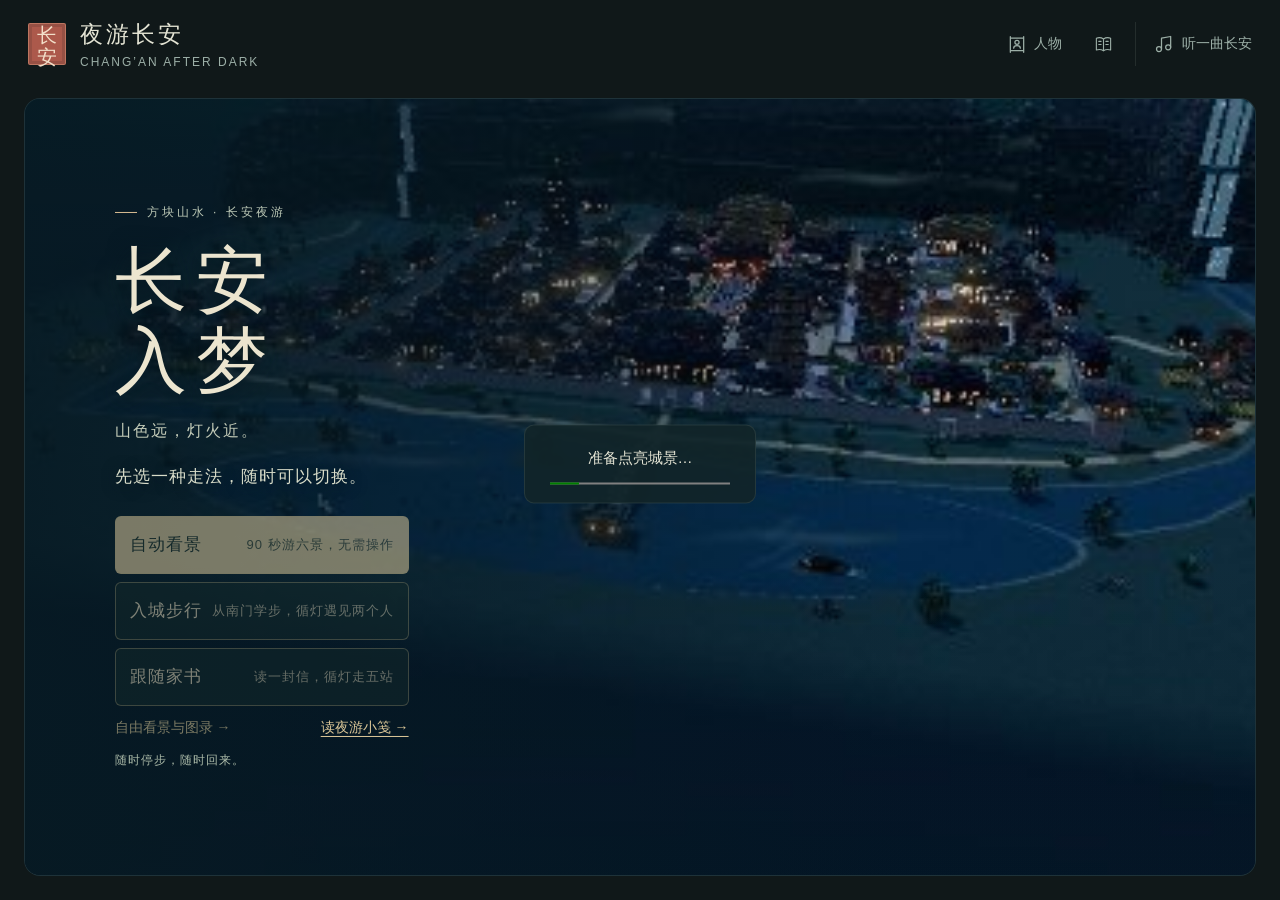
==== commit 47dde7f3: "Simplify shared town and errand client code (v71)" ====
--- a/index.html
+++ b/index.html
@@ -626,7 +626,7 @@
  };
  const node=(tag,text)=>{const e=document.createElement(tag);if(text!==undefined)e.textContent=text;return e;};
  const button=(text,fn)=>{const b=node('button',text);b.type='button';b.onclick=fn;return b;};
- function glyph(type,label){const ns='http://www.w3.org/2000/svg',svg=document.createElementNS(ns,'svg');svg.setAttribute('viewBox','0 0 64 64');svg.setAttribute('class','errand-glyph');svg.setAttribute('role','img');svg.setAttribute('aria-label',label||'信物纹样');for(const d of paths[type]||paths.page){const p=document.createElementNS(ns,'path');for(const [k,v]of Object.entries({d,fill:'none',stroke:'currentColor','stroke-width':'3','stroke-linecap':'round','stroke-linejoin':'round'}))p.setAttribute(k,v);svg.append(p);}return svg;}
+ function glyph(type,label){const ns='http://www.w3.org/2000/svg',svg=document.createElementNS(ns,'svg');svg.setAttribute('viewBox','0 0 64 64');svg.setAttribute('class','errand-glyph');svg.setAttribute('role','img');svg.setAttribute('aria-label',label);for(const d of paths[type]){const p=document.createElementNS(ns,'path');for(const [k,v]of Object.entries({d,fill:'none',stroke:'currentColor','stroke-width':'3','stroke-linecap':'round','stroke-linejoin':'round'}))p.setAttribute(k,v);svg.append(p);}return svg;}
  function create(ctx){
   const catalog=ctx.catalog,people=ctx.people,book=root.ChanganErrandsState.create(catalog,people,ctx.storage),person=id=>people.find(p=>p.id===id),quest=id=>catalog.quests.find(q=>q.id===id);let shortcut=null,disposed=false;const messages=new Map();
   function changed(){if(disposed)return;root.dispatchEvent(new CustomEvent('changan-errands-progress',{detail:book.snapshot()}));ctx.refresh();}
@@ -648,10 +648,10 @@
   function view(target,section,id){
    const snap=book.snapshot();if(section==='journal'){
     summary(target);target.append(node('h3','随身行囊'));if(snap.inventory.length)inventory(target,snap.inventory);else target.append(node('p','眼下没有待交的委托信物。接下一段夜行委托，来路与线索会记在这里。'));
-    const old=ctx.oldSnapshot(),parcels=people.filter(p=>old.parcels?.[p.id]);if(parcels.length){target.append(node('h3','街坊封包'));for(const p of parcels){const row=node('div');row.className='errand-parcel';const go=button('循路交给'+person(p.target).name,()=>ctx.go(p.target));go.dataset.townParcel=p.id;row.append(node('p',p.parcel+' → '+person(p.target).name),go);target.append(row);}}
+    const old=ctx.oldSnapshot(),parcels=people.filter(p=>old.parcels[p.id]);if(parcels.length){target.append(node('h3','街坊封包'));for(const p of parcels){const row=node('div');row.className='errand-parcel';const go=button('循路交给'+person(p.target).name,()=>ctx.go(p.target));go.dataset.townParcel=p.id;row.append(node('p',p.parcel+' → '+person(p.target).name),go);target.append(row);}}
     target.append(node('h3','收好的行旅札'));const finished=snap.quests.filter(r=>r.status==='complete');if(!finished.length)target.append(node('p','走完一整段往来，回信与小记便会留成一页行旅札。'));for(const r of finished){const q=quest(r.id);completed(target,q,r);target.append(button('重读这一段的来路',()=>ctx.view('errands',q.id)));}
-    const oldMem=people.filter(p=>old.completed?.includes(p.id));if(oldMem.length)target.append(node('h3','案边旧纪念'),node('p',oldMem.map(p=>p.reward).join(' · ')));
-   }else if(id&&quest(id)){
+    const oldMem=people.filter(p=>old.completed.includes(p.id));if(oldMem.length)target.append(node('h3','案边旧纪念'),node('p',oldMem.map(p=>p.reward).join(' · ')));
+   }else if(id){
     const q=quest(id),r=snap.quests.find(r=>r.id===id);target.append(button('← 回到三段夜行委托',()=>ctx.view('errands',null)),node('h3',q.title),node('p',q.intro));
     if(r.status==='complete')completed(target,q,r);else stepPanel(target,q,r);
     if(r.records.length){const history=node('details');history.className='errand-history';history.append(node('summary','展开已走过的来路 · '+r.records.length+' 笔'));r.records.forEach((record,i)=>{const s=q.steps[i],o=s.options.find(o=>o.id===record.choice);history.append(node('h4',`${i+1}. ${person(s.person).name} · ${s.title}`),node('p',o.reply));});target.append(history);}
@@ -663,9 +663,9 @@
   }
   function summary(target){const snap=book.snapshot(),r=snap.quests.find(r=>r.id===snap.tracked)||snap.quests.find(r=>r.status==='active');if(!r)return;const q=quest(r.id),s=q.steps[r.step],p=person(s.person),box=node('section');box.className='errand-resume';box.setAttribute('aria-label','正在进行的委托');box.append(node('small','这一程 · '+q.title+' · '+(r.step+1)+' / '+r.total),node('h3',s.title),node('p',p.name+' · '+p.place));const actions=node('div');actions.className='town-actions';const read=button('接着读这一程',()=>ctx.view('errands',q.id)),go=button(p.world===ctx.world()?'循路到'+p.name:p.world==='palace'?'循路到宫门，入宫续办':'回到长安，接着这一程',()=>follow(q));read.dataset.errandResume=q.id;go.dataset.errandQuickGo=q.id;actions.append(read,go);box.append(actions);target.append(box);}
   function pending(id){const snap=book.snapshot();return snap.quests.filter(r=>r.status!=='complete'&&quest(r.id).steps[r.step].person===id).map(r=>({title:quest(r.id).title,active:r.status==='active'}));}
-  function atPerson(target,id){for(const q of catalog.quests){const r=book.snapshot().quests.find(r=>r.id===q.id);if(r.status!=='complete'&&q.steps[r.step].person===id){const head=node('h3','夜行委托 · '+q.title);head.className='errand-person-heading';target.append(head);stepPanel(target,q,r);}else if(r.status==='complete'&&q.steps.at(-1).person===id){const p=node('div');p.className='errand-person-heading';p.append(node('p','这一段已经走完：'+r.ending.title),button('展开'+q.reward,()=>ctx.view('errands',q.id)));target.append(p);}}}
+  function atPerson(target,id){const snap=book.snapshot();for(const q of catalog.quests){const r=snap.quests.find(r=>r.id===q.id);if(r.status!=='complete'&&q.steps[r.step].person===id){const head=node('h3','夜行委托 · '+q.title);head.className='errand-person-heading';target.append(head);stepPanel(target,q,r);}else if(r.status==='complete'&&q.steps.at(-1).person===id){const p=node('div');p.className='errand-person-heading';p.append(node('p','这一段已经走完：'+r.ending.title),button('展开'+q.reward,()=>ctx.view('errands',q.id)));target.append(p);}}}
   function sample({active,world}){if(disposed)return;const o=objective(),parent=document.getElementById(world==='palace'?'palaceObjective':'townTravel');if(!shortcut&&parent){shortcut=button('',()=>{const current=objective();if(current)ctx.view('errands',current.quest);});shortcut.id='errandContinue';shortcut.className='errand-continue';if(world==='city')parent.insertBefore(shortcut,document.getElementById('townRideNote'));else parent.append(shortcut);}if(shortcut){shortcut.hidden=!active||!o;if(o){shortcut.textContent=o.world===world?'委托·'+o.name:o.world==='palace'?'入宫续办':'回城续办';shortcut.setAttribute('aria-label',`${o.title}，第${o.step+1}步，${o.text}，找到${o.name}`);}}}
-  const onStorage=e=>{if(e.key===book.key){book.refresh();changed();}};root.addEventListener('storage',onStorage);
+  const onStorage=e=>{if(e.key===book.key)changed();};root.addEventListener('storage',onStorage);
   return{book,view,atPerson,summary,pending,sample,objective,snapshot:()=>book.snapshot(),refresh:changed,dispose(){disposed=true;root.removeEventListener('storage',onStorage);shortcut?.remove();}};
  }
  root.ChanganErrandsUI={create};
@@ -682,7 +682,7 @@
   add('wind-lamp','city-lamp',0,1.295,0,.46,.035,.46,'#dabf82');
   for(const id of ['city-scribe','palace-scribe']){for(let i=0;i<3;i++)add('palace-page',id,0,1.025+i*.055,.04,.61,.05,.43,i===2?'#507969':'#d2c8ae');add('palace-page',id,.13,1.116,.04,.17,.025,.15,'#a36e56');}
   const geometry=new THREE.BoxGeometry(1,1,1),material=new THREE.MeshStandardMaterial({color:'#ffffff',roughness:.9}),mesh=new THREE.InstancedMesh(geometry,material,records.length),dummy=new THREE.Object3D(),color=new THREE.Color();mesh.name='errand-cups-shade-and-book';group.add(mesh);let visible=0;
-  function refresh(){const complete=new Set(snapshot()?.completed||[]);visible=0;for(let i=0;i<records.length;i++){const r=records[i],show=complete.has(r.quest);if(show)visible++;dummy.position.set(r.x,r.y,r.z);dummy.rotation.set(0,0,0);dummy.scale.set(show?r.w:.001,show?r.h:.001,show?r.d:.001);dummy.updateMatrix();mesh.setMatrixAt(i,dummy.matrix);mesh.setColorAt(i,color.set(r.color));}mesh.instanceMatrix.needsUpdate=true;if(mesh.instanceColor)mesh.instanceColor.needsUpdate=true;mesh.computeBoundingSphere();}
+  function refresh(){const complete=new Set(snapshot().completed);visible=0;for(let i=0;i<records.length;i++){const r=records[i],show=complete.has(r.quest);if(show)visible++;dummy.position.set(r.x,r.y,r.z);dummy.rotation.set(0,0,0);dummy.scale.set(show?r.w:.001,show?r.h:.001,show?r.d:.001);dummy.updateMatrix();mesh.setMatrixAt(i,dummy.matrix);mesh.setColorAt(i,color.set(r.color));}mesh.instanceMatrix.needsUpdate=true;mesh.instanceColor.needsUpdate=true;mesh.computeBoundingSphere();}
   refresh();return{group,refresh,summary:()=>({world,instances:records.length,visible,batches:1,pointLights:0,collisionChanges:0,frameLoops:0}),dispose(){mesh.dispose();geometry.dispose();material.dispose();group.removeFromParent();}};
  }
  root.ChanganErrandScene={create};
@@ -985,43 +985,43 @@
 
 (function(root){
  'use strict';
- const catalog=root.CHANGAN_TOWN_CATALOG;if(!catalog||!root.ChanganTownState)return;let storage;try{storage=localStorage;}catch{}const book=root.ChanganTownState.create(catalog,storage);let adapter=null,dialog=null,body=null,nearButton=null,directoryButton=null,travel=null,rideButton=null,paceButton=null,note=null,current=null,message='',lastSample=-Infinity,nearId=null,selectedWorld=root.CHANGAN_TOWN_WORLD||'city',section='people',errandId=null,peopleFilter='all',renderedPage=null;
+ const catalog=root.CHANGAN_TOWN_CATALOG,world=root.CHANGAN_TOWN_WORLD;let storage;try{storage=localStorage;}catch{}const book=root.ChanganTownState.create(catalog,storage);let adapter=null,dialog=null,body=null,nearButton=null,directoryButton=null,travel=null,rideButton=null,paceButton=null,note=null,current=null,message='',lastSample=-Infinity,nearId=null,selectedWorld=world,section='people',errandId=null,peopleFilter='all',renderedPage=null;
  const people=catalog.people,person=id=>people.find(n=>n.id===id),node=(tag,text)=>{const e=document.createElement(tag);if(text!==undefined)e.textContent=text;return e;},button=(text,fn)=>{const e=node('button',text);e.type='button';e.onclick=fn;return e;};
- const errands=root.ChanganErrandsUI?.create({catalog:root.CHANGAN_ERRAND_CATALOG,people,storage,near:id=>near(id),world:()=>adapter?.world||root.CHANGAN_TOWN_WORLD||'city',go:(id,intent)=>go(id,intent),refresh:()=>render(),view:(type,id)=>showErrands(type,id),oldSnapshot:()=>book.snapshot()});
+ const errands=root.ChanganErrandsUI.create({catalog:root.CHANGAN_ERRAND_CATALOG,people,storage,near:id=>near(id),world:()=>adapter?.world||world,go:(id,intent)=>go(id,intent),refresh:()=>render(),view:(type,id)=>showErrands(type,id),oldSnapshot:()=>book.snapshot()});
  function notify(){root.dispatchEvent(new CustomEvent('changan-town-progress',{detail:book.snapshot()}));}
  function close(){dialog?.close();current=null;}
  function show(){for(const d of document.querySelectorAll('dialog[open]'))if(d!==dialog)d.close();root.changanClearWalkingInput?.();if(!dialog.open){dialog.showModal();renderedPage=null;}}
  function near(id){return !!adapter?.near(id);}
  function record(id,action,value){if(!near(id)){message='请走到本人案边，再继续这件差事。';render();return false;}const result=book.act(id,action,value);message=result.message;notify();render();return result.ok;}
- function go(id,intent){close();const n=person(id);if(n&&adapter&&n.world!==adapter.world)adapter.crossWorld?.(n.world,id,intent);else adapter?.go(id,intent);}
+ function go(id,intent){close();const n=person(id);if(adapter&&n.world!==adapter.world)adapter.crossWorld?.(n.world,id,intent);else adapter?.go(id,intent);}
  function showErrands(type='errands',id=null){if(!dialog)return;current=null;section=type;errandId=id;message='';show();render();dialog.scrollTop=0;}
- function render(){if(!dialog?.open)return;const page=current?'person:'+current:section+':'+(errandId||'')+':'+selectedWorld,changed=page!==renderedPage,scroll=dialog.scrollTop,focused=document.activeElement,controls=[...body.querySelectorAll('button,summary')],index=controls.indexOf(focused),data=focused?.dataset?{...focused.dataset}:{},label=focused?.textContent,opened=[...body.querySelectorAll('details[open]')].map(d=>d.querySelector('summary')?.textContent);renderContent();if(!changed)for(const d of body.querySelectorAll('details'))if(opened.includes(d.querySelector('summary')?.textContent))d.open=true;renderedPage=page;if(changed){dialog.scrollTop=0;dialog.querySelector('h2').focus({preventScroll:true});return;}if(index>=0){const next=[...body.querySelectorAll('button,summary')],keys=Object.keys(data),same=next.find(e=>!e.disabled&&(keys.length?keys.every(k=>e.dataset[k]===data[k]):e.textContent===label));(same||next.slice(index).find(e=>!e.disabled)||dialog.querySelector('h2')).focus({preventScroll:true});}dialog.scrollTop=scroll;}
+ function render(){if(!dialog?.open)return;const page=current?'person:'+current:section+':'+(errandId||'')+':'+selectedWorld,changed=page!==renderedPage,scroll=dialog.scrollTop,focused=document.activeElement,controls=[...body.querySelectorAll('button,summary')],index=controls.indexOf(focused),opened=[...body.querySelectorAll('details[open]')].map(d=>d.querySelector('summary').textContent);renderContent();if(!changed)for(const d of body.querySelectorAll('details'))if(opened.includes(d.querySelector('summary').textContent))d.open=true;renderedPage=page;if(changed){dialog.scrollTop=0;dialog.querySelector('h2').focus({preventScroll:true});return;}if(index>=0){const data=focused.dataset,label=focused.textContent,next=[...body.querySelectorAll('button,summary')],keys=Object.keys(data),same=next.find(e=>!e.disabled&&(keys.length?keys.every(k=>e.dataset[k]===data[k]):e.textContent===label));(same||next.slice(index).find(e=>!e.disabled)||dialog.querySelector('h2')).focus({preventScroll:true});}dialog.scrollTop=scroll;}
  function renderContent(){body.replaceChildren();const snap=book.snapshot();dialog.querySelector('h2').textContent=current?person(current).role+' · '+person(current).name:selectedWorld==='palace'?'宫中当值 · 相逢簿':'街坊相逢 · 行旅簿';
-  if(errands){const tabs=node('div');tabs.className='errand-tabs';for(const [value,label]of [['people','街坊差事'],['errands','夜行委托'],['journal','行旅札']]){const tab=button(label,()=>{current=null;section=value;errandId=null;message='';render();});tab.dataset.townTab=value;tab.setAttribute('aria-pressed',String(!current&&section===value));tabs.append(tab);}body.append(tabs);if(!current&&section!=='people'){dialog.querySelector('h2').textContent=section==='journal'?'行旅札 · 随身与来路':'夜行委托 · 城坊接力';errands.view(body,section,errandId);return;}}
-  if(!current){const intro=node('p',selectedWorld==='palace'?'八位当值人在门边、廊下和苑圃各有差事。循路找到本人，才可动手；原修缮议与人物托付照常继续。':'十二位街坊各守自己的案与铺。可检挽具、送封包、理灯或备料；原六位故事人物仍在铺面、檐边与渡口等你。');body.append(intro);errands?.summary(body);const incoming=id=>people.filter(p=>p.target===id&&snap.parcels[p.id]),pending=id=>errands?.pending(id)||[],candidates=people.filter(p=>p.world===selectedWorld),needs=n=>!snap.completed.includes(n.id)||incoming(n.id).length||pending(n.id).length;const filters=node('div');filters.className='town-filters';filters.setAttribute('aria-label','按差事进度筛选');for(const [value,label,count]of [['all','全部',candidates.length],['todo','待办',candidates.filter(needs).length],['done','已留纪念',candidates.filter(n=>snap.completed.includes(n.id)).length]]){const tab=button(label+' · '+count,()=>{peopleFilter=value;render();});tab.dataset.townFilter=value;tab.setAttribute('aria-pressed',String(value===peopleFilter));filters.append(tab);}body.append(filters);const rows=node('div');rows.className='town-directory';const visible=candidates.filter(n=>peopleFilter==='all'||(peopleFilter==='todo'?needs(n):snap.completed.includes(n.id)));for(const n of visible){const row=button('',()=>open(n.id));row.dataset.townPerson=n.id;row.append(node('strong',n.role+' · '+n.name),node('span',n.place),node('small',snap.completed.includes(n.id)?'已留纪念 · '+n.reward:n.kind==='delivery'?'亲手送物':n.kind==='turns'?'归转机括':n.kind==='balance'?'分齐器物':'案上理序'));const deliveries=incoming(n.id),tasks=pending(n.id);if(deliveries.length||tasks.length){const badge=node('em',deliveries.length?'待交 · '+deliveries.map(p=>p.parcel).join('、'):tasks.some(t=>t.active)?'委托待办 · '+tasks.filter(t=>t.active).map(t=>t.title).join('、'):'可接委托 · '+tasks.map(t=>t.title).join('、'));badge.className='town-pending';row.append(badge);}rows.append(row);}if(!visible.length)rows.append(node('p',peopleFilter==='done'?'还没有留下纪念。先从待办里选一件，循路走近本人。':'这里的差事已经办妥，可以在夜行委托里接着走，或自在逛逛。'));body.append(rows,node('h3','这一夜留的纪念'));const memories=people.filter(n=>snap.completed.includes(n.id));body.append(node('p',memories.length?memories.map(n=>n.reward).join(' · '):'做完一件差事，纪念与场边留物便会记在这里。'));const parcels=people.filter(n=>snap.parcels[n.id]);if(parcels.length){body.append(node('h3','随身待交'),node('p',parcels.map(n=>n.parcel+' → '+person(n.target).name).join('；')));}}
-  else {const n=person(current),t=book.task(n.id),local=near(n.id);body.append(node('p',n.place));errands?.atPerson(body,n.id);if(errands)body.append(node('h3','案边小差事'));body.append(node('p',n.intro));const nav=node('div');nav.className='town-actions';nav.append(button('循路找到'+n.name,()=>go(n.id)),button('回到相逢簿',()=>{current=null;message='';render();}));body.append(nav);if(!local)body.append(node('p','走近本人后，案上操作才会展开。'));
+  const tabs=node('div');tabs.className='errand-tabs';for(const [value,label]of [['people','街坊差事'],['errands','夜行委托'],['journal','行旅札']]){const tab=button(label,()=>{current=null;section=value;errandId=null;message='';render();});tab.dataset.townTab=value;tab.setAttribute('aria-pressed',String(!current&&section===value));tabs.append(tab);}body.append(tabs);if(!current&&section!=='people'){dialog.querySelector('h2').textContent=section==='journal'?'行旅札 · 随身与来路':'夜行委托 · 城坊接力';errands.view(body,section,errandId);return;}
+  if(!current){const intro=node('p',selectedWorld==='palace'?'八位当值人在门边、廊下和苑圃各有差事。循路找到本人，才可动手；原修缮议与人物托付照常继续。':'十二位街坊各守自己的案与铺。可检挽具、送封包、理灯或备料；原六位故事人物仍在铺面、檐边与渡口等你。');body.append(intro);errands.summary(body);const incoming=id=>people.filter(p=>p.target===id&&snap.parcels[p.id]),pending=id=>errands.pending(id),candidates=people.filter(p=>p.world===selectedWorld),needs=n=>!snap.completed.includes(n.id)||incoming(n.id).length||pending(n.id).length;const filters=node('div');filters.className='town-filters';filters.setAttribute('aria-label','按差事进度筛选');for(const [value,label,count]of [['all','全部',candidates.length],['todo','待办',candidates.filter(needs).length],['done','已留纪念',candidates.filter(n=>snap.completed.includes(n.id)).length]]){const tab=button(label+' · '+count,()=>{peopleFilter=value;render();});tab.dataset.townFilter=value;tab.setAttribute('aria-pressed',String(value===peopleFilter));filters.append(tab);}body.append(filters);const rows=node('div');rows.className='town-directory';const visible=candidates.filter(n=>peopleFilter==='all'||(peopleFilter==='todo'?needs(n):snap.completed.includes(n.id)));for(const n of visible){const row=button('',()=>open(n.id));row.dataset.townPerson=n.id;row.append(node('strong',n.role+' · '+n.name),node('span',n.place),node('small',snap.completed.includes(n.id)?'已留纪念 · '+n.reward:n.kind==='delivery'?'亲手送物':n.kind==='turns'?'归转机括':n.kind==='balance'?'分齐器物':'案上理序'));const deliveries=incoming(n.id),tasks=pending(n.id);if(deliveries.length||tasks.length){const badge=node('em',deliveries.length?'待交 · '+deliveries.map(p=>p.parcel).join('、'):tasks.some(t=>t.active)?'委托待办 · '+tasks.filter(t=>t.active).map(t=>t.title).join('、'):'可接委托 · '+tasks.map(t=>t.title).join('、'));badge.className='town-pending';row.append(badge);}rows.append(row);}if(!visible.length)rows.append(node('p',peopleFilter==='done'?'还没有留下纪念。先从待办里选一件，循路走近本人。':'这里的差事已经办妥，可以在夜行委托里接着走，或自在逛逛。'));body.append(rows,node('h3','这一夜留的纪念'));const memories=people.filter(n=>snap.completed.includes(n.id));body.append(node('p',memories.length?memories.map(n=>n.reward).join(' · '):'做完一件差事，纪念与场边留物便会记在这里。'));const parcels=people.filter(n=>snap.parcels[n.id]);if(parcels.length){body.append(node('h3','随身待交'),node('p',parcels.map(n=>n.parcel+' → '+person(n.target).name).join('；')));}}
+  else {const n=person(current),t=book.task(n.id),local=near(n.id);body.append(node('p',n.place));errands.atPerson(body,n.id);body.append(node('h3','案边小差事'));body.append(node('p',n.intro));const nav=node('div');nav.className='town-actions';nav.append(button('循路找到'+n.name,()=>go(n.id)),button('回到相逢簿',()=>{current=null;message='';render();}));body.append(nav);if(!local)body.append(node('p','走近本人后，案上操作才会展开。'));
    const deliveries=people.filter(p=>p.target===n.id&&snap.parcels[p.id]);for(const p of deliveries){const deliver=button('交付'+p.parcel,()=>record(n.id,'receive'));deliver.dataset.townReceive=p.id;deliver.disabled=!local;body.append(deliver);}
    if(t.complete){body.append(node('h3','已收：'+n.reward),node('p',n.result));}
    else if(n.kind==='delivery'){const take=button(snap.parcels[n.id]?'封包已随身 · 尚待亲手交付':'接下'+n.parcel,()=>record(n.id,'take'));take.dataset.townTake=n.id;take.disabled=!local||!!snap.parcels[n.id];body.append(take);if(snap.parcels[n.id])body.append(button('循路交给'+person(n.target).name,()=>go(n.target)));}
    else if(n.kind==='order'){const sequence=node('p','已排：'+(t.values.map(i=>n.cards[i]).join(' → ')||'还未排签'));body.append(sequence);const choices=node('div');choices.className='town-actions';for(const i of [2,0,1]){const b=button(n.cards[i],()=>record(n.id,'pick',i));b.dataset.townPick=i;b.disabled=!local||t.values.includes(i);choices.append(b);}body.append(choices);}
-   else if(n.kind==='turns'){const board=node('div');board.className='town-board';for(let i=0;i<3;i++){const b=button((n.labels?.[i]||'叶')+' · '+['○','一','二','三'][t.values[i]],()=>record(n.id,'turn',i));b.dataset.townTurn=i;b.disabled=!local;board.append(b);}body.append(board);const check=button('检查三处记号',()=>record(n.id,'check'));check.dataset.townCheck='';check.disabled=!local;body.append(check);}
+   else if(n.kind==='turns'){const board=node('div');board.className='town-board';for(let i=0;i<3;i++){const b=button(n.labels[i]+' · '+['○','一','二','三'][t.values[i]],()=>record(n.id,'turn',i));b.dataset.townTurn=i;b.disabled=!local;board.append(b);}body.append(board);const check=button('检查三处记号',()=>record(n.id,'check'));check.dataset.townCheck='';check.disabled=!local;body.append(check);}
    else if(n.kind==='balance'){body.append(node('p','可分 '+n.answer.reduce((a,b)=>a+b,0)+' 份 · 已分 '+t.values.reduce((a,b)=>a+b,0)+' 份'));const board=node('div');board.className='town-board';for(let i=0;i<3;i++){const row=node('div');row.className='town-bin';row.append(node('span',n.bins[i]),node('strong',String(t.values[i])));for(const delta of [-1,1]){const b=button(delta<0?'移回一份':'分入一份',()=>record(n.id,'add',{index:i,delta}));b.dataset.townBin=i;b.dataset.townDelta=delta;b.disabled=!local||(delta<0&&t.values[i]===0);row.append(b);}board.append(row);}body.append(board);const check=button('核对分配',()=>record(n.id,'check'));check.dataset.townCheck='';check.disabled=!local;body.append(check);}
    if(n.service==='horse'){const controls=node('div');controls.className='town-actions';controls.append(button('牵踏灯上马',()=>{if(local){close();adapter?.mount?.();}}));if(t.complete)controls.append(button('换用霜色外观',()=>{adapter?.coat?.('frost');message='踏灯换上霜色外观；下次召马仍会记得。';render();}));controls.append(button('换回栗色外观',()=>{adapter?.coat?.('chestnut');message='踏灯换回栗色外观。';render();}));for(const b of controls.children)b.disabled=!local;body.append(controls);}
    if(!t.complete&&n.hint){const hint=node('details');hint.append(node('summary','看一眼案边记号'),node('p',n.hint));body.append(hint);}
   }
   const status=node('p',message||(snap.writable?'差事与纪念自动记在此浏览器，可随时回来续办。':'本机保存暂不可用，当页仍可游玩；离开后可能无法续接。'));status.id='townStatus';status.setAttribute('role','status');body.append(status,node('p',catalog.notice));}
- function open(id){if(!dialog)return;const n=person(id);if(!n)return;current=n.id;section='people';selectedWorld=n.world;message='';if(near(id))adapter?.dismount?.();show();render();}
- function directory(){if(!dialog)return;current=null;section='people';errandId=null;selectedWorld=adapter?.world||root.CHANGAN_TOWN_WORLD||'city';message='';show();render();}
- function mountUI(){if(dialog)return;const nav=document.querySelector('.header-nav, .palace-header nav');if(!nav)return;directoryButton=button((root.CHANGAN_TOWN_WORLD||'city')==='palace'?'宫中当值':'街坊相逢',directory);directoryButton.id='townDirectoryButton';directoryButton.className='town-directory-button';directoryButton.setAttribute('aria-haspopup','dialog');nav.append(directoryButton);dialog=node('dialog');dialog.id='townDialog';dialog.className='town-dialog';dialog.setAttribute('aria-labelledby','townTitle');const header=node('header'),title=node('h2');title.id='townTitle';title.tabIndex=-1;header.append(title,button('×',close));header.lastChild.setAttribute('aria-label','合上相逢簿');body=node('div');body.className='town-dialog-body';dialog.append(header,body);document.body.append(dialog);dialog.addEventListener('close',()=>{if(dialog.open)return;current=null;renderedPage=null;root.changanClearWalkingInput?.();});
+ function open(id){if(!dialog)return;const n=person(id);current=n.id;section='people';selectedWorld=n.world;message='';if(near(id))adapter?.dismount?.();show();render();}
+ function directory(){if(!dialog)return;current=null;section='people';errandId=null;selectedWorld=adapter?.world||world;message='';show();render();}
+ function mountUI(){if(dialog)return;const nav=document.querySelector('.header-nav, .palace-header nav');if(!nav)return;directoryButton=button(world==='palace'?'宫中当值':'街坊相逢',directory);directoryButton.id='townDirectoryButton';directoryButton.className='town-directory-button';directoryButton.setAttribute('aria-haspopup','dialog');nav.append(directoryButton);dialog=node('dialog');dialog.id='townDialog';dialog.className='town-dialog';dialog.setAttribute('aria-labelledby','townTitle');const header=node('header'),title=node('h2');title.id='townTitle';title.tabIndex=-1;header.append(title,button('×',close));header.lastChild.setAttribute('aria-label','合上相逢簿');body=node('div');body.className='town-dialog-body';dialog.append(header,body);document.body.append(dialog);dialog.addEventListener('close',()=>{if(dialog.open)return;current=null;renderedPage=null;root.changanClearWalkingInput?.();});
   const settings=document.querySelector('#nightSettingsDialog .night-settings-body');if(settings){const group=node('section');group.className='night-settings-group town-settings-entry';group.dataset.nightSettingsCityOnly='true';const entry=button('相逢簿 · 差事、委托与行旅札',directory);entry.id='townSettingsButton';entry.className='town-directory-button';entry.setAttribute('aria-haspopup','dialog');group.append(node('h3','街坊与委托'),entry);settings.insertBefore(group,settings.querySelector('section'));}
   nearButton=button('',()=>{if(nearId)open(nearId);});nearButton.id='townNearby';nearButton.className='town-nearby';nearButton.hidden=true;document.body.append(nearButton);
-  if((root.CHANGAN_TOWN_WORLD||'city')==='city'){travel=node('div');travel.id='townTravel';travel.className='town-travel';rideButton=button('唤马 · H',()=>adapter?.mount?.());rideButton.id='townRideButton';paceButton=button('疾驰',()=>adapter?.pace?.());paceButton.id='townPaceButton';note=node('span','踏灯已经为你备好');note.id='townRideNote';travel.append(rideButton,paceButton,note);travel.hidden=true;document.body.append(travel);}
- }
- function sample(now=performance.now()){if(now-lastSample<140)return;lastSample=now;const active=!!adapter?.active();errands?.sample({active,world:adapter?.world||selectedWorld});if(travel){travel.hidden=!active;const s=adapter?.rideState?.();rideButton.textContent=s?.mounted?'下马 · H':'唤马 · H';paceButton.hidden=!s?.mounted;paceButton.textContent=s?.fast?'缓行':'疾驰';note.textContent=s?.message||(s?.mounted?'踏灯 · '+(s.fast?'疾驰':'缓行')+'，Shift 可疾驰':'踏灯已备好 · 街道可骑，进屋与入宫下马');}nearId=active&&!document.querySelector('dialog[open]')?people.filter(n=>n.world===adapter.world&&near(n.id)).sort((a,b)=>adapter.distance(a.id)-adapter.distance(b.id))[0]?.id||null:null;nearButton.hidden=!nearId;if(nearId)nearButton.textContent=(errands?.objective()?.person===nearId?'续委托 · ':'交谈 · ')+person(nearId).role+' '+person(nearId).name+' · E';}
+  if(world==='city'){travel=node('div');travel.id='townTravel';travel.className='town-travel';rideButton=button('唤马 · H',()=>adapter?.mount?.());rideButton.id='townRideButton';paceButton=button('疾驰',()=>adapter?.pace?.());paceButton.id='townPaceButton';note=node('span','踏灯已经为你备好');note.id='townRideNote';travel.append(rideButton,paceButton,note);travel.hidden=true;document.body.append(travel);}
+ }
+ function sample(now=performance.now()){if(now-lastSample<140)return;lastSample=now;const active=!!adapter?.active();errands.sample({active,world:adapter?.world||selectedWorld});if(travel){travel.hidden=!active;const s=adapter?.rideState?.();rideButton.textContent=s?.mounted?'下马 · H':'唤马 · H';paceButton.hidden=!s?.mounted;paceButton.textContent=s?.fast?'缓行':'疾驰';note.textContent=s?.message||(s?.mounted?'踏灯 · '+(s.fast?'疾驰':'缓行')+'，Shift 可疾驰':'踏灯已备好 · 街道可骑，进屋与入宫下马');}nearId=active&&!document.querySelector('dialog[open]')?people.filter(n=>n.world===adapter.world&&near(n.id)).sort((a,b)=>adapter.distance(a.id)-adapter.distance(b.id))[0]?.id||null:null;nearButton.hidden=!nearId;if(nearId)nearButton.textContent=(errands.objective()?.person===nearId?'续委托 · ':'交谈 · ')+person(nearId).role+' '+person(nearId).name+' · E';}
  if(document.readyState==='loading')document.addEventListener('DOMContentLoaded',mountUI,{once:true});else mountUI();
  document.addEventListener('keydown',e=>{if(e.defaultPrevented||e.repeat||e.target?.isContentEditable||['INPUT','TEXTAREA','SELECT'].includes(e.target?.tagName)||document.querySelector('dialog[open]')||!adapter?.active())return;if(e.code==='KeyH'&&adapter.world==='city'){e.preventDefault();e.stopImmediatePropagation();adapter.mount?.();}else if(e.code==='KeyE'&&nearId){e.preventDefault();e.stopImmediatePropagation();open(nearId);}},{capture:true});
- root.addEventListener('storage',e=>{if(e.key===book.key){book.refresh();notify();render();}});
- root.ChanganTown={book,errands,open,directory,openErrands:(id)=>showErrands('errands',id),openJournal:()=>showErrands('journal'),snapshot:()=>book.snapshot(),sample,attach(api){adapter=api;selectedWorld=api.world;mountUI();notify();lastSample=-Infinity;sample();},dispose(){errands?.dispose();adapter=null;nearButton&&(nearButton.hidden=true);travel&&(travel.hidden=true);close();}};
+ root.addEventListener('storage',e=>{if(e.key===book.key){notify();render();}});
+ root.ChanganTown={book,errands,open,directory,openErrands:(id)=>showErrands('errands',id),openJournal:()=>showErrands('journal'),snapshot:()=>book.snapshot(),sample,attach(api){adapter=api;selectedWorld=api.world;mountUI();notify();lastSample=-Infinity;sample();},dispose(){errands.dispose();adapter=null;nearButton&&(nearButton.hidden=true);travel&&(travel.hidden=true);close();}};
 })(window);
 </script></head>
 <body>
@@ -3349,7 +3349,7 @@
  window.changanHorse?.dismount();opened=true;window.changanPalacePortalActive=true;window.changanClearWalkingInput?.();if(document.pointerLockElement)document.exitPointerLock?.();
  pausedByUs=!document.body.classList.contains('reading-notes');document.body.classList.add('reading-notes','palace-host-open');
  layer=document.createElement('section');layer.className='palace-host-layer';layer.setAttribute('aria-label','宫门内外');status=document.createElement('p');status.className='palace-host-status';status.textContent='正在穿过宫门…';back=document.createElement('button');back.className='palace-host-back';back.textContent='返回宫门外';back.addEventListener('click',close);
- frame=document.createElement('iframe');frame.title='长安大内 · 贞观夜话';const sky=window.changanPalaceStreetSky?.(),weather=window.changanWeatherState?.().mode;frame.src='palace.html?embedded=1'+(/^[a-f0-9]{6}$/i.test(sky)?'&sky='+sky:'')+(weather==='rain'?'&weather=rain':'')+visit+'&v=1c6b16cfca9fc4f1';frame.setAttribute('allow','fullscreen');frame.addEventListener('error',()=>{status.textContent='宫门内暂未展开，可返回外城后再试。';});layer.append(status,back,frame);document.body.append(layer);frame.focus?.();
+ frame=document.createElement('iframe');frame.title='长安大内 · 贞观夜话';const sky=window.changanPalaceStreetSky?.(),weather=window.changanWeatherState?.().mode;frame.src='palace.html?embedded=1'+(/^[a-f0-9]{6}$/i.test(sky)?'&sky='+sky:'')+(weather==='rain'?'&weather=rain':'')+visit+'&v=8f9df65933cf7c19';frame.setAttribute('allow','fullscreen');frame.addEventListener('error',()=>{status.textContent='宫门内暂未展开，可返回外城后再试。';});layer.append(status,back,frame);document.body.append(layer);frame.focus?.();
 }
 function sync(){const s=window.changanWalkState?.();entry.hidden=!(atGate(s)&&!opened&&!document.querySelector('dialog[open]')&&!document.body.classList.contains('reading-notes'));if(returnGate&&(!s?.active||s.z>-50))returnGate=false;}
 function sample(){sync();const s=window.changanWalkState?.();if(!opened&&!returnGate&&atGate(s)&&Math.abs(s.x)<4&&s.z< -60&&!document.querySelector('dialog[open]')&&!document.body.classList.contains('reading-notes'))enter();}
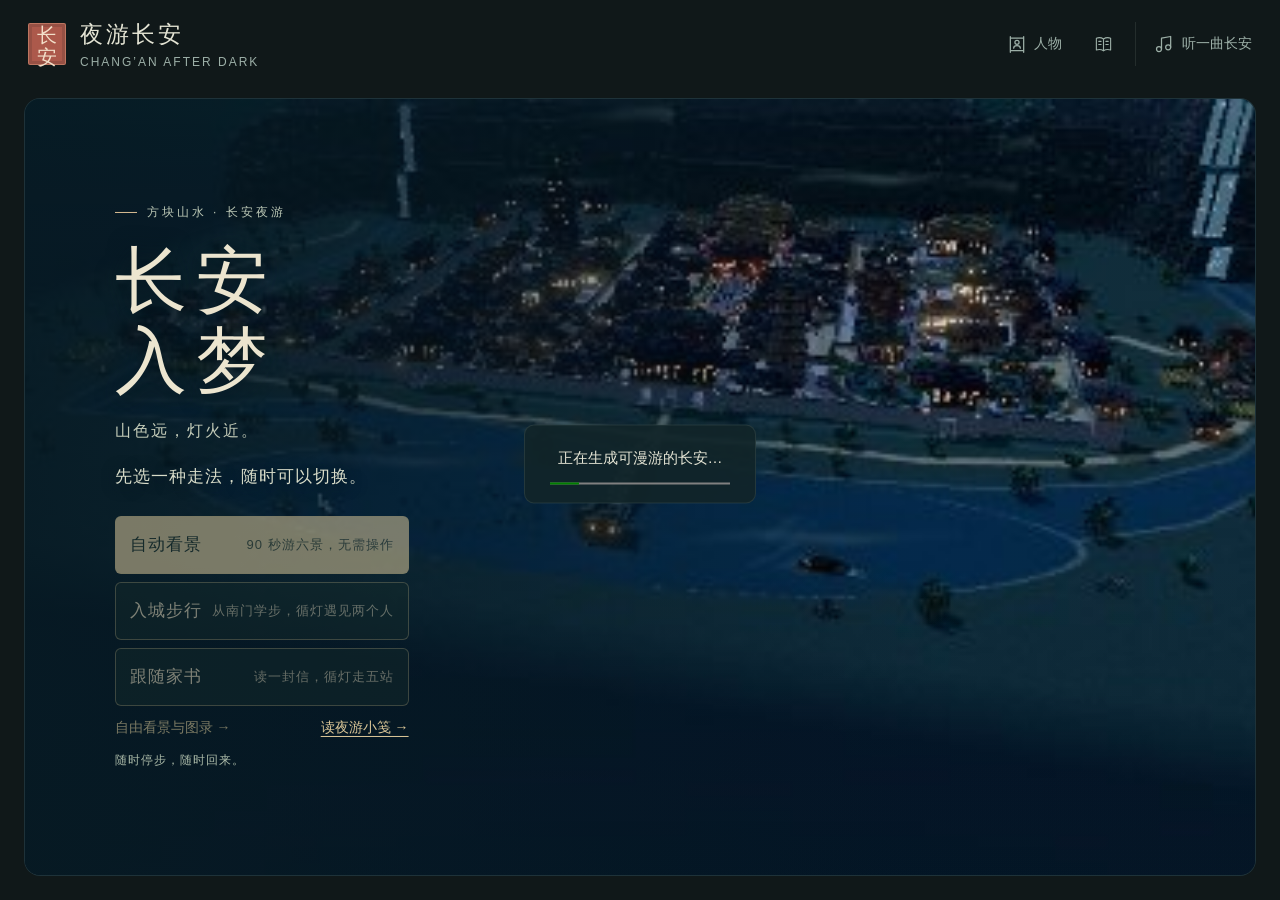
==== commit f2fc9106: "Improve night-tour entry and errand continuation" ====
--- a/index.html
+++ b/index.html
@@ -470,7 +470,7 @@
 @media(max-width:600px){.tale-map-entry{grid-template-columns:1fr;margin:14px 14px 8px;padding:12px}.tale-map-entry small{grid-column:1;grid-row:3;font-size:12px}}
 @media(max-height:280px){html.tale-scene-root .walk-joystick{width:80px;height:80px}html.tale-scene-root .walk-bottom{bottom:8px;left:12px;right:12px}}
 
-html.tale-scene-root .walk-key-help,html.tale-scene-root .walk-weather>label{display:none!important}html.tale-scene-root .walk-weather{display:flex!important;flex-direction:column;gap:6px;pointer-events:auto}
+html.tale-scene-root .walk-weather>label{display:none!important}html.tale-scene-root .walk-weather{display:flex!important;flex-direction:column;gap:6px;pointer-events:auto}
 .tale-map-dark{background:linear-gradient(110deg,#38292988,#211c20);border-color:#ac766977}.tale-map-dark>span,.tale-map-dark small{color:#d2aaa0}#innTaleEntry[hidden],#walkPaperDoorEntry[hidden]{display:none!important}
 .tale-map-classic{background:linear-gradient(110deg,#314b4e77,#1a2b31);border-color:#b7b29a88}.tale-map-classic>span,.tale-map-classic small{color:#ccc8b3}#alleyTaleEntry[hidden],#walkPaintedSkinEntry[hidden]{display:none!important}
 .tale-map-cricket{background:linear-gradient(110deg,#4c432e77,#242b1d);border-color:#c6ad7388}.tale-map-cricket>span,.tale-map-cricket small{color:#d2c49d}#templeTaleEntry[hidden],#villageTaleEntry[hidden],#walkNieTaleEntry[hidden],#walkCricketTaleEntry[hidden]{display:none!important}
@@ -489,18 +489,21 @@
 @media(max-height:480px){.lantern-walk-near{top:auto;bottom:8px;max-width:calc(100% - 420px)}.lantern-walk-message{bottom:87px;max-width:calc(100% - 300px);font-size:12px}.lantern-walk-dialog{max-height:calc(100dvh - 20px)}}
 
 /* Walking keeps one small point at the actual scene centre. */
-.walk-reticle,.walk-look-hint{display:none;pointer-events:none!important;user-select:none}
+.walk-reticle{display:none;pointer-events:none!important;user-select:none}
 .walking #viewer,.walking #viewer.dragging{cursor:default}
 .walking #viewer[data-mouse-look="locked"],.walking #viewer[data-mouse-look="locked"] canvas{cursor:none}
 .walking #viewer .walk-reticle{display:block;position:absolute;z-index:3;left:50%;top:50%;width:6px;height:6px;transform:translate(-50%,-50%);border:1px solid #f2e5c5;border-radius:50%;background:#ebdbb879;box-shadow:0 0 0 1px #0a191ca6,0 0 5px #05151a99}
 .walking.reading-notes #viewer .walk-reticle,.walking.exhibition #viewer .walk-reticle,.walking.dreaming #viewer .walk-reticle,.walking:has(dialog[open]) #viewer .walk-reticle{display:none}
-.walk-look-hint{position:absolute;z-index:3;bottom:22px;left:50%;transform:translateX(-50%);max-width:calc(100% - 34px);padding:7px 10px;border:1px solid #d2c29b40;border-radius:5px;background:#102625de;color:#ded3b5;font:12px/1.6 var(--sans);text-align:center;text-wrap:balance}
-.walk-look-hint>span{display:none}
-.walk-look-hint #walkLookRetry{display:none;min-width:44px;min-height:44px;align-items:center;justify-content:center;margin:5px 0 0 8px;padding:8px 12px;border:1px solid #dac39c88;border-radius:4px;background:#29463a;color:#f0dfba;font:inherit;cursor:pointer;touch-action:manipulation;pointer-events:auto!important}
+.walk-look-hint>span,.walk-look-hint #walkLookRetry{display:none}
+.walk-look-hint .look-hint-ready{display:inline}
+.walk-look-hint #walkLookRetry{min-width:44px;min-height:44px;align-items:center;justify-content:center;margin-top:4px;padding:8px 12px;border:1px solid #dac39c88;border-radius:4px;background:#29463a;color:#f0dfba;font:inherit;cursor:pointer;touch-action:manipulation;pointer-events:auto}
 .walk-look-hint #walkLookRetry:focus-visible{outline:2px solid #f0d295;outline-offset:3px}
-.walking #viewer[data-mouse-look="denied"] .walk-look-hint #walkLookRetry{display:inline-flex}
-@media(hover:hover) and (pointer:fine){.walking #viewer:not([data-mouse-look="locked"]) .walk-look-hint{display:block}.walking #viewer .look-hint-ready{display:inline}.walking #viewer[data-mouse-look="requesting"] .look-hint-ready,.walking #viewer[data-mouse-look="unsupported"] .look-hint-ready,.walking #viewer[data-mouse-look="denied"] .look-hint-ready{display:none}.walking #viewer[data-mouse-look="requesting"] .look-hint-requesting,.walking #viewer[data-mouse-look="unsupported"] .look-hint-fallback,.walking #viewer[data-mouse-look="denied"] .look-hint-fallback{display:inline}.walking.reading-notes #viewer .walk-look-hint,.walking.exhibition #viewer .walk-look-hint,.walking.dreaming #viewer .walk-look-hint,.walking:has(dialog[open]) #viewer .walk-look-hint{display:none}}
-@media(max-height:500px){.walk-look-hint{bottom:9px;font-size:11px;padding:5px 8px}}
+.walking:has(#viewer[data-mouse-look="denied"]) #walkLookRetry{display:flex}
+.walking:has(#viewer[data-mouse-look]:not(:is([data-mouse-look="ready"],[data-mouse-look="released"]))) .look-hint-ready{display:none}
+.walking:has(#viewer[data-mouse-look="locked"]) .look-hint-locked,
+.walking:has(#viewer[data-mouse-look="requesting"]) .look-hint-requesting,
+.walking:has(#viewer:is([data-mouse-look="unsupported"],[data-mouse-look="denied"])) .look-hint-fallback{display:inline}
+@media(max-width:600px){.walk-key-help{max-width:calc(100vw - 136px)}}
 
 #walkRecoveryNotice{position:fixed;left:50%;bottom:calc(132px + env(safe-area-inset-bottom,0px));transform:translateX(-50%);z-index:45;width:max-content;max-width:calc(100vw - 32px);padding:11px 16px;border:1px solid #bda77c88;border-radius:8px;background:#142b2bec;color:#e5d8b7;font-size:14px;line-height:1.6;text-align:center;pointer-events:none;box-shadow:0 4px 20px #0004}#walkRecoveryNotice[hidden],body:not(.walking) #walkRecoveryNotice{display:none}@media(max-height:480px){#walkRecoveryNotice{bottom:calc(88px + env(safe-area-inset-bottom,0px));font-size:13px}}
 
@@ -631,13 +634,43 @@
   const catalog=ctx.catalog,people=ctx.people,book=root.ChanganErrandsState.create(catalog,people,ctx.storage),person=id=>people.find(p=>p.id===id),quest=id=>catalog.quests.find(q=>q.id===id);let shortcut=null,disposed=false;const messages=new Map();
   function changed(){if(disposed)return;root.dispatchEvent(new CustomEvent('changan-errands-progress',{detail:book.snapshot()}));ctx.refresh();}
   function objective(){const snap=book.snapshot(),r=snap.quests.find(r=>r.id===snap.tracked);if(!r)return null;const q=quest(r.id),s=q.steps[r.step],p=person(s.person);return {quest:q.id,title:q.title,person:p.id,name:p.name,world:p.world,step:r.step,total:r.total,text:s.title};}
-  function follow(q){const r=book.snapshot().quests.find(r=>r.id===q.id);if(r.status==='complete'){ctx.view('errands',q.id);return;}if(r.status==='active'){book.track(q.id);changed();}ctx.go(q.steps[r.step].person,{errand:q.id});}
+  function follow(q,r=book.snapshot().quests.find(r=>r.id===q.id)){if(r.status==='complete'){ctx.view('errands',q.id);return;}if(r.status==='active'){book.track(q.id);changed();}ctx.go(q.steps[r.step].person,{errand:q.id});}
+  function resumeTasks(){
+   return book.snapshot().quests.filter(row=>row.status==='active').map(row=>{
+    const q=quest(row.id),step=q.steps[row.step],who=person(step.person);
+    return {kind:'errand',id:q.id,name:q.title,completedSteps:row.step,total:row.total,
+      updatedAt:row.records.at(-1).at,step:{id:who.id,title:'下一站 · '+who.name,place:who.place}};
+   });
+  }
+  function resume(id){
+   const row=book.snapshot().quests.find(row=>row.id===id);
+   if(row?.status!=='active')return false;
+   follow(quest(id),row);
+   return true;
+  }
+  function atLampCheck(){
+   const walk=root.changanWalkState?.();
+   return walk?.active&&Math.hypot(walk.x+275,walk.z-269)<=22;
+  }
+  function lampCheck(target){
+   const panel=node('section'),controls=node('div'),result=node('p','把罩片向两边各转一次，看看薄边在风里有什么变化。');
+   panel.className='errand-step';
+   controls.className='town-actions';
+   result.setAttribute('role','status');
+   controls.append(
+    button('侧迎来风',()=>{result.textContent='薄边轻轻颤动，月光里的竹叶也跟着晃。把罩口收紧，灯影会稳些。';}),
+    button('转到背风处',()=>{result.textContent='罩片稳下来，竹叶在边缘留出一线细影。补上一圈护边，也能把这道细影留下。';})
+   );
+   panel.append(node('h4','西南弯道 · 借月试照'),controls,result);
+   target.append(panel);
+  }
   function inventory(target,items){for(const item of items){const d=node('details');d.className='errand-item';const summary=node('summary',item.name);d.append(summary,glyph(item.glyph,item.name),node('p',item.text));target.append(d);}}
   function message(target,q){const text=messages.get(q.id);if(text){const p=node('p',text);p.className='errand-status';p.setAttribute('role','status');target.append(p);}}
   function act(q,step,choice){const s=q.steps[step],p=person(s.person),result=book.act(q.id,step,choice,{person:p.id,world:ctx.world(),near:ctx.near(p.id)});messages.set(q.id,result.message);if(result.ok){changed();ctx.view('errands',q.id);}else ctx.refresh();}
   function stepPanel(target,q,r){
    const s=q.steps[r.step],p=person(s.person),local=ctx.near(p.id)&&ctx.world()===p.world,panel=node('section');panel.className='errand-step';panel.dataset.errandStep=String(r.step);panel.append(node('small',`${r.step+1} / ${r.total} · ${p.world==='palace'?'宫中':'城坊'} · ${p.role} ${p.name}`),node('h3',s.title),node('p',p.place),node('p',s.text));
    if(s.need?.length){panel.append(node('h4','这一程带到的信物'));inventory(panel,r.bag.filter(item=>s.need.includes(item.id)));}
+   if(q.id==='wind-lamp'&&r.step===2)panel.append(node('p','经过西南弯道时，可以停步借月光试照罩片。'));
    if(!local)panel.append(node('p','循路走到本人案边，才能交付信物或作出选择。'));
    const choices=node('div');choices.className=s.options.some(o=>o.glyph)?'errand-patterns':'town-actions';
    for(const option of s.options){const b=button('',()=>act(q,r.step,option.id));b.dataset.errandChoice=option.id;b.dataset.errandQuest=q.id;if(option.glyph)b.append(glyph(option.glyph,option.label));b.append(node('span',option.label));b.disabled=!local;choices.append(b);}panel.append(choices);
@@ -652,7 +685,9 @@
     target.append(node('h3','收好的行旅札'));const finished=snap.quests.filter(r=>r.status==='complete');if(!finished.length)target.append(node('p','走完一整段往来，回信与小记便会留成一页行旅札。'));for(const r of finished){const q=quest(r.id);completed(target,q,r);target.append(button('重读这一段的来路',()=>ctx.view('errands',q.id)));}
     const oldMem=people.filter(p=>old.completed.includes(p.id));if(oldMem.length)target.append(node('h3','案边旧纪念'),node('p',oldMem.map(p=>p.reward).join(' · ')));
    }else if(id){
-    const q=quest(id),r=snap.quests.find(r=>r.id===id);target.append(button('← 回到三段夜行委托',()=>ctx.view('errands',null)),node('h3',q.title),node('p',q.intro));
+    const q=quest(id),r=snap.quests.find(r=>r.id===id);target.append(button('← 回到三段夜行委托',()=>ctx.view('errands',null)),node('h3',q.title));
+    if(q.id==='wind-lamp'&&r.step===2&&ctx.world()==='city'&&atLampCheck())lampCheck(target);
+    target.append(node('p',q.intro));
     if(r.status==='complete')completed(target,q,r);else stepPanel(target,q,r);
     if(r.records.length){const history=node('details');history.className='errand-history';history.append(node('summary','展开已走过的来路 · '+r.records.length+' 笔'));r.records.forEach((record,i)=>{const s=q.steps[i],o=s.options.find(o=>o.id===record.choice);history.append(node('h4',`${i+1}. ${person(s.person).name} · ${s.title}`),node('p',o.reply));});target.append(history);}
    }else{
@@ -664,9 +699,9 @@
   function summary(target){const snap=book.snapshot(),r=snap.quests.find(r=>r.id===snap.tracked)||snap.quests.find(r=>r.status==='active');if(!r)return;const q=quest(r.id),s=q.steps[r.step],p=person(s.person),box=node('section');box.className='errand-resume';box.setAttribute('aria-label','正在进行的委托');box.append(node('small','这一程 · '+q.title+' · '+(r.step+1)+' / '+r.total),node('h3',s.title),node('p',p.name+' · '+p.place));const actions=node('div');actions.className='town-actions';const read=button('接着读这一程',()=>ctx.view('errands',q.id)),go=button(p.world===ctx.world()?'循路到'+p.name:p.world==='palace'?'循路到宫门，入宫续办':'回到长安，接着这一程',()=>follow(q));read.dataset.errandResume=q.id;go.dataset.errandQuickGo=q.id;actions.append(read,go);box.append(actions);target.append(box);}
   function pending(id){const snap=book.snapshot();return snap.quests.filter(r=>r.status!=='complete'&&quest(r.id).steps[r.step].person===id).map(r=>({title:quest(r.id).title,active:r.status==='active'}));}
   function atPerson(target,id){const snap=book.snapshot();for(const q of catalog.quests){const r=snap.quests.find(r=>r.id===q.id);if(r.status!=='complete'&&q.steps[r.step].person===id){const head=node('h3','夜行委托 · '+q.title);head.className='errand-person-heading';target.append(head);stepPanel(target,q,r);}else if(r.status==='complete'&&q.steps.at(-1).person===id){const p=node('div');p.className='errand-person-heading';p.append(node('p','这一段已经走完：'+r.ending.title),button('展开'+q.reward,()=>ctx.view('errands',q.id)));target.append(p);}}}
-  function sample({active,world}){if(disposed)return;const o=objective(),parent=document.getElementById(world==='palace'?'palaceObjective':'townTravel');if(!shortcut&&parent){shortcut=button('',()=>{const current=objective();if(current)ctx.view('errands',current.quest);});shortcut.id='errandContinue';shortcut.className='errand-continue';if(world==='city')parent.insertBefore(shortcut,document.getElementById('townRideNote'));else parent.append(shortcut);}if(shortcut){shortcut.hidden=!active||!o;if(o){shortcut.textContent=o.world===world?'委托·'+o.name:o.world==='palace'?'入宫续办':'回城续办';shortcut.setAttribute('aria-label',`${o.title}，第${o.step+1}步，${o.text}，找到${o.name}`);}}}
+  function sample({active,world}){if(disposed)return;const o=objective(),parent=document.getElementById(world==='palace'?'palaceObjective':'townTravel');if(!shortcut&&parent){shortcut=button('',()=>{const current=objective();if(current)ctx.view('errands',current.quest);});shortcut.id='errandContinue';shortcut.className='errand-continue';if(world==='city')parent.insertBefore(shortcut,document.getElementById('townRideNote'));else parent.append(shortcut);}if(shortcut){shortcut.hidden=!active||!o;if(active&&o){const check=world==='city'&&o.quest==='wind-lamp'&&o.step===2&&atLampCheck();shortcut.textContent=check?'试照罩片':o.world===world?'委托·'+o.name:o.world==='palace'?'入宫续办':'回城续办';shortcut.setAttribute('aria-label',check?'风里辨灯，借月试照罩片':`${o.title}，第${o.step+1}步，${o.text}，找到${o.name}`);}}}
   const onStorage=e=>{if(e.key===book.key)changed();};root.addEventListener('storage',onStorage);
-  return{book,view,atPerson,summary,pending,sample,objective,snapshot:()=>book.snapshot(),refresh:changed,dispose(){disposed=true;root.removeEventListener('storage',onStorage);shortcut?.remove();}};
+  return{book,view,atPerson,summary,pending,sample,objective,resumeTasks,resume,snapshot:()=>book.snapshot(),refresh:changed,dispose(){disposed=true;root.removeEventListener('storage',onStorage);shortcut?.remove();}};
  }
  root.ChanganErrandsUI={create};
 })(window);
@@ -1030,10 +1065,10 @@
  <div class="home-resume-choice"><span id="homeResumeTitle">未竟之事</span><label class="sr" for="homeResumeTask">选择要续走的一程，按最近保存排序</label><select id="homeResumeTask"></select></div>
  <button id="homeResumeGo" type="button" disabled>接着上次走</button><button id="homeResumeRetry" type="button" hidden>重新读取</button>
  <p id="homeResumeStatus" role="status" aria-live="polite">按最近保存排序，从下一站街口继续。</p></section>
-<main class="scene-shell" aria-label="长安三维夜游"><img id="scenePoster" class="scene-poster" src="[data-uri]" alt="溪桥与远山的长安方块夜景" fetchpriority="high"><div id="viewer" role="region" aria-label="长安山水模型，全景拖动旋转与滚轮缩放，步行点画面开启360度环顾，Esc释放鼠标" tabindex="0"><span id="walkReticle" class="walk-reticle" aria-hidden="true"></span><div id="walkLookHint" class="walk-look-hint"><span class="look-hint-ready">点画面，开启 360° 环顾 · Esc 释放鼠标</span><span class="look-hint-requesting">正在开启自由环顾…</span><span class="look-hint-fallback">此处暂用鼠标移动环顾</span><button id="walkLookRetry" type="button">重试自由环顾</button></div><div id="lanternWalkNear" class="lantern-walk-near" aria-label="附近的纸灯异闻物件" hidden><button id="lanternWalkNearAction" type="button"></button><button id="lanternWalkNearJournal" type="button">见闻</button></div><p id="lanternWalkMessage" class="lantern-walk-message" role="status" aria-live="polite" hidden></p></div><div class="scene-heading"><div class="eyebrow">方块山水 · 长安夜游</div><h1>长安<br>入梦</h1><p>山色远，灯火近。</p><span class="tiny-seal">夜未央</span><section id="arrivalWelcome" class="arrival-welcome" aria-label="选择怎样开始夜游" hidden><p class="arrival-invitation">先选一种走法，随时可以切换。</p><div class="arrival-choices"><button id="arrivalTour" class="arrival-primary" type="button" data-scene-ready disabled><strong>自动看景</strong><span>90 秒游六景，无需操作</span></button><button id="arrivalWalk" class="arrival-secondary" type="button" data-scene-ready disabled><strong>入城步行</strong><span>从南门学步，循灯遇见两个人</span></button><button id="arrivalStart" class="arrival-secondary" type="button" aria-haspopup="dialog" aria-controls="mainNightDialog" data-scene-ready disabled><strong>跟随家书</strong><span>读一封信，循灯走五站</span></button></div><div class="guide-arrival-links"><button id="arrivalFree" class="arrival-browse" type="button" data-scene-ready disabled>自由看景与图录 →</button><a id="arrivalNightGuide" href="guide.html">读夜游小笺 →</a></div><small>随时停步，随时回来。</small></section></div><div class="scene-top-tools"><button id="openJournal" class="glass-button mobile-journal-toggle" aria-expanded="false" aria-controls="journal" aria-label="打开景点图录" data-scene-ready disabled><svg viewBox="0 0 24 24" aria-hidden="true"><path d="M9 6h12M9 12h12M9 18h12M3 6h1M3 12h1M3 18h1"/></svg><span>图录</span></button><button id="openCityMap" class="city-map-entry" aria-label="展开长安城图" aria-haspopup="dialog" aria-controls="cityMapDialog" data-scene-ready disabled><svg viewBox="0 0 24 24" aria-hidden="true"><path d="m3 5 6-2 6 2 6-2v16l-6 2-6-2-6 2V5Zm6-2v16M15 5v16"/></svg><span>城图</span></button><button id="openNightSettings" class="glass-button night-settings-launch" aria-label="打开夜游设置" aria-haspopup="dialog" aria-controls="nightSettingsDialog" aria-expanded="false"><svg viewBox="0 0 24 24" aria-hidden="true"><path d="M4 7h16M4 17h16M8 4v6M16 14v6"/></svg><span>夜游设置</span></button><button id="openOuterDistricts" class="glass-button outer-district-entry" type="button" aria-haspopup="dialog" aria-controls="outerDistrictsDialog" aria-label="城外四坊，查看新增街坊与景观" data-scene-ready disabled><svg viewBox="0 0 24 24" aria-hidden="true"><path d="m2 9 5-4 5 4 5-4 5 4M4 10v10h16V10M8 20v-6h3v6M15 13h2m-2 3h2"/></svg><span>城外四坊</span></button><button id="ambientToggle" class="glass-button ambient-toggle" aria-pressed="false" aria-label="开启环境声音"><svg viewBox="0 0 24 24" aria-hidden="true"><path d="M4 14v-3a8 8 0 0 1 16 0v3M4 12H2v7h4v-7H4Zm16 0h2v7h-4v-7h2Z"/></svg></button><button id="immerse" class="glass-button" aria-pressed="false" aria-label="进入沉浸观景" data-scene-ready disabled><svg viewBox="0 0 24 24" aria-hidden="true"><path d="M8 3H3v5m13-5h5v5M3 16v5h5m13-5v5h-5"/></svg><span>沉浸观景</span></button></div><div class="scene-dock"><div class="scene-caption"><div class="scene-marker"><span id="sceneNumber" class="marker-number">06</span><div><p id="stageTitle" class="marker-title">长安灯火</p><p id="stageDescription" class="marker-description">宫城 · 东西市 · 寺院 · 曲江</p></div></div><button id="startTour" class="journey-launch" aria-pressed="false" data-scene-ready disabled><svg viewBox="0 0 24 24" aria-hidden="true"><path d="m8 5 11 7-11 7V5Z" fill="currentColor" stroke="none"/></svg><span>一键夜游</span><small>六景 · 约 90 秒</small></button></div><nav class="featured-scenes" aria-label="精选景致"><button class="scene-card" data-view="poem" aria-pressed="false" data-scene-ready disabled><img src="[data-uri]" alt="溪桥晚渡的长安方块夜景" width="420" height="236"><span class="card-index">01</span><span class="scene-card-copy"><span>溪桥晚渡</span><small>观景</small></span></button><button class="scene-card" data-view="waterfalls" aria-pressed="false" data-scene-ready disabled><img src="[data-uri]" alt="竹径听瀑的长安方块夜景" width="420" height="236"><span class="card-index">02</span><span class="scene-card-copy"><span>竹径听瀑</span><small>观景</small></span></button><button class="scene-card" data-view="alley" aria-pressed="false" data-scene-ready disabled><img src="[data-uri]" alt="坊巷灯影的长安方块夜景" width="420" height="236"><span class="card-index">03</span><span class="scene-card-copy"><span>坊巷灯影</span><small>观景</small></span></button></nav><div class="stage-controls"><div class="interaction-hint">拖动旋转 · 滚轮缩放 · Shift 拖动平移</div><nav class="toolbar" aria-label="观景工具"><button id="zoomIn" class="zoom" aria-label="放大模型" data-scene-ready disabled>＋</button><button id="zoomOut" class="zoom" aria-label="缩小模型" data-scene-ready disabled>−</button><span class="separator"></span><button id="enterWalk" class="walk-entry" aria-label="入城漫游，近距离步行看长安" data-scene-ready disabled><svg viewBox="0 0 24 24" aria-hidden="true"><path d="M4 21V4h16v17M9 21V9h6v12M2 21h20M12 4V2"/></svg><span>入城</span></button><button id="roof" aria-pressed="false" data-scene-ready disabled>掀开屋顶</button><button id="motion" aria-pressed="false" data-scene-ready disabled>暂停动态</button></nav><div class="stage-bottom"><label class="weather-control"><span>夜色</span><select id="weatherSelect" aria-label="选择晴夜、细雨或雨歇" data-scene-ready disabled><option value="clear">晴夜</option><option value="rain">细雨</option><option value="afterrain">雨歇</option></select></label><label class="quality-control"><span>画质</span><select id="qualitySelect" aria-label="选择画面精细程度" data-scene-ready disabled><option value="auto">自动画质</option><option value="soft">轻盈流畅</option><option value="full">清晰细致</option></select></label><button id="reset" class="reset-button" aria-label="重置当前景点的视角" data-scene-ready disabled><svg viewBox="0 0 24 24" aria-hidden="true"><path d="M3 10a9 9 0 1 1 2 8M3 4v6h6"/></svg><span>重置视角</span></button></div></div></div><button id="walkExitQuick" class="walk-exit-quick" type="button" hidden>回到全景</button><section id="walkHUD" class="walk-hud" aria-label="入城漫游" hidden><div class="walk-card"><section id="journeyHUD" class="journey-hud" aria-label="正在追寻的托付" hidden><div class="journey-hud-heading"><span id="journeyHUDName"></span><span id="journeyHUDCount"></span></div><h3 id="journeyHUDTitle"></h3><p id="journeyHUDClue"></p><div class="journey-hud-actions"><button id="journeyCollect" disabled>走近线索</button><button id="journeyVisit" hidden>回访人物</button><button id="journeyUntrack">暂放此行</button></div><p id="journeyHUDStatus" role="status"></p></section><span class="eyebrow">入城 / 灯下慢行</span><h2 id="walkPlaceTitle">南门灯下</h2><section id="firstWalkLesson" class="first-walk-lesson" aria-labelledby="firstWalkTitle" hidden>
+<main class="scene-shell" aria-label="长安三维夜游"><img id="scenePoster" class="scene-poster" src="[data-uri]" alt="溪桥与远山的长安方块夜景" fetchpriority="high"><div id="viewer" role="region" aria-label="长安山水模型，全景拖动旋转与滚轮缩放，步行点画面开启360度环顾，Esc释放鼠标" tabindex="0"><span id="walkReticle" class="walk-reticle" aria-hidden="true"></span><div id="lanternWalkNear" class="lantern-walk-near" aria-label="附近的纸灯异闻物件" hidden><button id="lanternWalkNearAction" type="button"></button><button id="lanternWalkNearJournal" type="button">见闻</button></div><p id="lanternWalkMessage" class="lantern-walk-message" role="status" aria-live="polite" hidden></p></div><div class="scene-heading"><div class="eyebrow">方块山水 · 长安夜游</div><h1>长安<br>入梦</h1><p>山色远，灯火近。</p><span class="tiny-seal">夜未央</span><section id="arrivalWelcome" class="arrival-welcome" aria-label="选择怎样开始夜游" hidden><p class="arrival-invitation">先选一种走法，随时可以切换。</p><div class="arrival-choices"><button id="arrivalTour" class="arrival-primary" type="button" data-scene-ready disabled><strong>自动看景</strong><span>90 秒游六景，无需操作</span></button><button id="arrivalWalk" class="arrival-secondary" type="button" data-scene-ready disabled><strong>入城步行</strong><span>从南门学步，循灯遇见两个人</span></button><button id="arrivalStart" class="arrival-secondary" type="button" aria-haspopup="dialog" aria-controls="mainNightDialog" data-scene-ready disabled><strong>跟随家书</strong><span>读一封信，循灯走五站</span></button></div><div class="guide-arrival-links"><button id="arrivalFree" class="arrival-browse" type="button" data-scene-ready disabled>自由看景与图录 →</button><a id="arrivalNightGuide" href="guide.html">读夜游小笺 →</a></div><small>随时停步，随时回来。</small></section></div><div class="scene-top-tools"><button id="openJournal" class="glass-button mobile-journal-toggle" aria-expanded="false" aria-controls="journal" aria-label="打开景点图录" data-scene-ready disabled><svg viewBox="0 0 24 24" aria-hidden="true"><path d="M9 6h12M9 12h12M9 18h12M3 6h1M3 12h1M3 18h1"/></svg><span>图录</span></button><button id="openCityMap" class="city-map-entry" aria-label="展开长安城图" aria-haspopup="dialog" aria-controls="cityMapDialog" data-scene-ready disabled><svg viewBox="0 0 24 24" aria-hidden="true"><path d="m3 5 6-2 6 2 6-2v16l-6 2-6-2-6 2V5Zm6-2v16M15 5v16"/></svg><span>城图</span></button><button id="openNightSettings" class="glass-button night-settings-launch" aria-label="打开夜游设置" aria-haspopup="dialog" aria-controls="nightSettingsDialog" aria-expanded="false"><svg viewBox="0 0 24 24" aria-hidden="true"><path d="M4 7h16M4 17h16M8 4v6M16 14v6"/></svg><span>夜游设置</span></button><button id="openOuterDistricts" class="glass-button outer-district-entry" type="button" aria-haspopup="dialog" aria-controls="outerDistrictsDialog" aria-label="城外四坊，查看新增街坊与景观" data-scene-ready disabled><svg viewBox="0 0 24 24" aria-hidden="true"><path d="m2 9 5-4 5 4 5-4 5 4M4 10v10h16V10M8 20v-6h3v6M15 13h2m-2 3h2"/></svg><span>城外四坊</span></button><button id="ambientToggle" class="glass-button ambient-toggle" aria-pressed="false" aria-label="开启环境声音"><svg viewBox="0 0 24 24" aria-hidden="true"><path d="M4 14v-3a8 8 0 0 1 16 0v3M4 12H2v7h4v-7H4Zm16 0h2v7h-4v-7h2Z"/></svg></button><button id="immerse" class="glass-button" aria-pressed="false" aria-label="进入沉浸观景" data-scene-ready disabled><svg viewBox="0 0 24 24" aria-hidden="true"><path d="M8 3H3v5m13-5h5v5M3 16v5h5m13-5v5h-5"/></svg><span>沉浸观景</span></button></div><div class="scene-dock"><div class="scene-caption"><div class="scene-marker"><span id="sceneNumber" class="marker-number">06</span><div><p id="stageTitle" class="marker-title">长安灯火</p><p id="stageDescription" class="marker-description">宫城 · 东西市 · 寺院 · 曲江</p></div></div><button id="startTour" class="journey-launch" aria-pressed="false" data-scene-ready disabled><svg viewBox="0 0 24 24" aria-hidden="true"><path d="m8 5 11 7-11 7V5Z" fill="currentColor" stroke="none"/></svg><span>一键夜游</span><small>六景 · 约 90 秒</small></button></div><nav class="featured-scenes" aria-label="精选景致"><button class="scene-card" data-view="poem" aria-pressed="false" data-scene-ready disabled><img src="[data-uri]" alt="溪桥晚渡的长安方块夜景" width="420" height="236"><span class="card-index">01</span><span class="scene-card-copy"><span>溪桥晚渡</span><small>观景</small></span></button><button class="scene-card" data-view="waterfalls" aria-pressed="false" data-scene-ready disabled><img src="[data-uri]" alt="竹径听瀑的长安方块夜景" width="420" height="236"><span class="card-index">02</span><span class="scene-card-copy"><span>竹径听瀑</span><small>观景</small></span></button><button class="scene-card" data-view="alley" aria-pressed="false" data-scene-ready disabled><img src="[data-uri]" alt="坊巷灯影的长安方块夜景" width="420" height="236"><span class="card-index">03</span><span class="scene-card-copy"><span>坊巷灯影</span><small>观景</small></span></button></nav><div class="stage-controls"><div class="interaction-hint">拖动旋转 · 滚轮缩放 · Shift 拖动平移</div><nav class="toolbar" aria-label="观景工具"><button id="zoomIn" class="zoom" aria-label="放大模型" data-scene-ready disabled>＋</button><button id="zoomOut" class="zoom" aria-label="缩小模型" data-scene-ready disabled>−</button><span class="separator"></span><button id="enterWalk" class="walk-entry" aria-label="入城漫游，近距离步行看长安" data-scene-ready disabled><svg viewBox="0 0 24 24" aria-hidden="true"><path d="M4 21V4h16v17M9 21V9h6v12M2 21h20M12 4V2"/></svg><span>入城</span></button><button id="roof" aria-pressed="false" data-scene-ready disabled>掀开屋顶</button><button id="motion" aria-pressed="false" data-scene-ready disabled>暂停动态</button></nav><div class="stage-bottom"><label class="weather-control"><span>夜色</span><select id="weatherSelect" aria-label="选择晴夜、细雨或雨歇" data-scene-ready disabled><option value="clear">晴夜</option><option value="rain">细雨</option><option value="afterrain">雨歇</option></select></label><label class="quality-control"><span>画质</span><select id="qualitySelect" aria-label="选择画面精细程度" data-scene-ready disabled><option value="auto">自动画质</option><option value="soft">轻盈流畅</option><option value="full">清晰细致</option></select></label><button id="reset" class="reset-button" aria-label="重置当前景点的视角" data-scene-ready disabled><svg viewBox="0 0 24 24" aria-hidden="true"><path d="M3 10a9 9 0 1 1 2 8M3 4v6h6"/></svg><span>重置视角</span></button></div></div></div><button id="walkExitQuick" class="walk-exit-quick" type="button" hidden>回到全景</button><section id="walkHUD" class="walk-hud" aria-label="入城漫游" hidden><div class="walk-card"><section id="journeyHUD" class="journey-hud" aria-label="正在追寻的托付" hidden><div class="journey-hud-heading"><span id="journeyHUDName"></span><span id="journeyHUDCount"></span></div><h3 id="journeyHUDTitle"></h3><p id="journeyHUDClue"></p><div class="journey-hud-actions"><button id="journeyCollect" disabled>走近线索</button><button id="journeyVisit" hidden>回访人物</button><button id="journeyUntrack">暂放此行</button></div><p id="journeyHUDStatus" role="status"></p></section><span class="eyebrow">入城 / 灯下慢行</span><h2 id="walkPlaceTitle">南门灯下</h2><section id="firstWalkLesson" class="first-walk-lesson" aria-labelledby="firstWalkTitle" hidden>
  <div class="first-walk-heading"><span id="firstWalkCount">初入长安 · 1 / 3</span><button id="firstWalkSkip" type="button" aria-label="暂停学步，自在逛长安">自在逛</button></div>
  <h3 id="firstWalkTitle">沿灯走几步</h3><p id="firstWalkCopy"></p><p id="firstWalkStatus" class="first-walk-status" role="status" aria-live="polite"></p>
- <div class="first-walk-actions"><button id="firstWalkRoute" type="button" hidden>重新亮起灯路</button><button id="firstWalkGate" type="button" hidden>回南门街口</button><button id="firstWalkLetter" type="button" hidden>接一封家书</button><button id="firstWalkFinish" type="button" hidden>自在逛逛</button></div></section><p id="walkPlaceCopy"></p><button id="walkCardToggle" type="button" aria-expanded="false" aria-label="展开步行提示与操作">展开</button><section id="streetRouteHUD" class="street-route-hud" aria-label="沿街灯记" hidden><div><span>沿街寻路</span><strong id="streetRouteName"></strong><small id="streetRouteDistance"></small></div><p id="streetRouteCopy" role="status" aria-live="polite"></p><button id="streetRouteClear" type="button">收起路灯</button></section><section id="mainNightHUD" class="main-night-hud" hidden><span>长安一夜 / 家书有归</span><strong id="mainNightHUDTitle"></strong><p id="mainNightHUDCopy"></p><div class="main-night-hud-actions"><button id="mainNightNear" disabled>灯下续谈 · E</button><button id="mainNightPause">暂歇主线</button><button id="mainNightResume" hidden>接着送信</button></div></section><button id="walkArrivalHint" class="arrival-walk-hint" type="button" aria-haspopup="dialog" aria-controls="arrivalGuide" hidden>初次入城 · 看看怎样走</button><button id="cityStoryNearby" class="city-near-story" hidden><span id="cityStoryNearbyName"></span><small>交谈</small></button><button id="talkLanternKeeper" class="lamp-keeper-entry" hidden>灯匠 · 交谈</button><div class="walk-actions"><button id="houseNearby" class="house-nearby" type="button" hidden><span id="houseNearbyName"></span><small>进门看案 · E</small></button><a id="walkPaintedSkinEntry" class="guide-walk-link" href="tales/painted-skin.html" hidden>聊斋梦卷 · 走入《画皮》 →</a><a id="walkPaperDoorEntry" class="guide-walk-link" href="tales/paper-door.html" hidden>西驿异闻 · 走入《纸门客》 →</a><a id="walkTaleEntry" class="guide-walk-link" href="tales/borrowed-lantern.html" hidden>月桥异闻 · 走入《借灯人》 →</a><button id="firstWalkLaunch" class="first-walk-launch" type="button">回南门，边走边学</button><a class="guide-walk-link" href="guide.html">夜游小笺 · 玩法全览 →</a><button id="openLanternWalk" class="lantern-walk-open" type="button" aria-haspopup="dialog" aria-controls="lanternWalkDialog">纸灯异闻 · 灯馆与月桥</button><button id="openWalkHouseDirectory" class="house-walk-directory" type="button">坊间百业</button><label><span class="sr">选择漫步起点</span><select id="walkPlace"><option value="gate">南门灯下</option><option value="avenue">朱雀长街</option><option value="alley">坊巷灯影</option><option value="inn">城西驿舍</option><option value="bridgehead">月桥岸边</option><option value="outer-west">赭垣商旅坊</option><option value="outer-east">碧瓦园林坊</option><option value="southwest-courts">青瓦书舍坊</option><option value="southeast-crafts">临湖工艺坊</option></select></label><button id="exitWalk">回到全景</button></div></div><div class="walk-bottom"><div><div id="walkJoystick" class="walk-joystick" aria-label="拖动摇杆行走"><span id="walkKnob"></span></div><div class="walk-pad" aria-label="点击方向行走"><button data-walk-key="KeyW" aria-label="向前走">↑</button><button data-walk-key="KeyA" aria-label="向左走">←</button><button data-walk-key="KeyS" aria-label="向后走">↓</button><button data-walk-key="KeyD" aria-label="向右走">→</button></div><p class="walk-key-help">W A S D 行走 · 点画面自由环顾 · 空格跳跃 · Esc 释放鼠标</p></div><div class="walk-weather"><button id="walkJump" class="walk-jump" type="button" aria-label="跳跃，快捷键空格；行走时可越过矮栏"><span>跳跃</span><kbd>空格</kbd></button><p class="walk-touch-help">拖动画面环顾<br>左摇杆行走 · 右侧跳跃</p><label>夜色 <select id="walkWeather" aria-label="漫步时选择夜色"><option value="clear">晴夜</option><option value="rain">细雨</option><option value="afterrain">雨歇</option></select></label></div></div></section><section id="dreamHUD" class="dream-hud" aria-label="人物梦卷" hidden><article class="dream-card"><img id="dreamPortrait" alt="" width="80" height="112"><div class="dream-writing"><div class="dream-overline"><span id="dreamName"></span><span>艺术梦境</span><button id="toggleDreamCard" aria-expanded="true" aria-controls="dreamPoem dreamBoundary characterActivities">收起图卷</button></div><h2 id="dreamTitle"></h2><p id="dreamPoem" class="dream-poem"></p><p id="dreamAttribution" class="dream-attribution" hidden></p><p id="dreamBoundary" class="dream-boundary"></p><div id="characterActivities" class="character-activities" hidden><div id="poetActivity" hidden><button id="drawPoem">举杯读诗</button><label><span class="sr">选择李白的诗境</span><select id="poemMood"><option value="moon">月下独酌</option><option value="mountain">山中问答</option><option value="home">静夜思</option></select></label></div><div id="danceActivity" hidden><button id="startDance" aria-pressed="false">赏一段剑舞</button><progress id="danceProgress" max="22" value="0" aria-label="剑舞演出进度"></progress></div><div id="musicActivity" hidden><button id="characterMusic" aria-pressed="false">听一段琴意</button><span id="characterMusicHint">原创音律 · 轻触播放</span></div><p id="characterStatus" role="status"></p></div><nav class="dream-tabs" aria-label="选择人物梦卷"><button data-dream="li-bai" aria-pressed="false">李白</button><button data-dream="wang-wei" aria-pressed="false">王维</button><button data-dream="gongsun-daniang" aria-pressed="false">公孙大娘</button><button data-dream="li-guinian" aria-pressed="false">李龟年</button><button data-dream="xishi" aria-pressed="false">西施</button><button data-dream="wang-zhaojun" aria-pressed="false">王昭君</button><button data-dream="diaochan" aria-pressed="false">貂蝉</button><button data-dream="yang-yuhuan" aria-pressed="false">杨玉环</button></nav><div class="dream-actions"><button id="dreamRecords">返回人物图卷</button><button id="switchDreamVolume">看另一卷</button><button id="dreamResetView">复位视角</button><button id="leaveDream">返回长安</button></div></div></article></section><section id="journeyScene" class="journey-scene" aria-label="知音相约" hidden><div class="journey-scene-overline"><span id="journeySceneTitle"></span><button id="journeySceneStop">暂别此夜</button></div><p id="journeySceneLine" aria-live="polite"></p><progress id="journeySceneProgress" max="21" value="0" aria-label="知音片段进度"></progress><small>原创梦境 · 约二十一秒</small></section><div id="sceneToast" class="scene-status-note" role="status" hidden></div><section id="tourPanel" class="tour-panel" aria-label="自动看景控制" hidden><div class="tour-mini-heading"><span id="tourCount">1 / 6</span><h2 id="tourTitle">长安灯火</h2></div><button id="tourMute" type="button" aria-label="静音" aria-pressed="false">♪</button><button id="pauseTour" class="tour-pause" type="button" aria-label="暂停自动看景" aria-pressed="false">暂停</button><details id="tourDetails"><summary aria-label="展开题词与六个站点">展开</summary><div class="tour-expanded"><span>原创题词</span><p id="tourCaption"></p><nav class="tour-stops" aria-label="夜游站点"><button type="button" data-tour-stop="0" aria-label="跳至第1站，长安灯火">1</button><button type="button" data-tour-stop="1" aria-label="跳至第2站，坊巷灯影">2</button><button type="button" data-tour-stop="2" aria-label="跳至第3站，溪桥晚渡">3</button><button type="button" data-tour-stop="3" aria-label="跳至第4站，松风村舍">4</button><button type="button" data-tour-stop="4" aria-label="跳至第5站，远山含黛">5</button><button type="button" data-tour-stop="5" aria-label="跳至第6站，竹径听瀑">6</button></nav></div></details><button id="stopTour" type="button" aria-label="结束自动看景，回到自由观看">退出</button><progress id="tourProgress" max="90" value="0" aria-label="夜游进度"></progress></section><div id="loading" class="status" role="status"><span id="loadCopy">正在点亮长安…</span><progress id="loadProgress" class="load-progress" value="0" max="1" aria-label="夜景加载进度"></progress><button id="retryScene" class="retry-scene" hidden>重新展开夜景</button></div></main>
+ <div class="first-walk-actions"><button id="firstWalkRoute" type="button" hidden>重新亮起灯路</button><button id="firstWalkGate" type="button" hidden>回南门街口</button><button id="firstWalkLetter" type="button" hidden>接一封家书</button><button id="firstWalkFinish" type="button" hidden>自在逛逛</button></div></section><p id="walkPlaceCopy"></p><button id="walkCardToggle" type="button" aria-expanded="false" aria-label="展开步行提示与操作">展开</button><section id="streetRouteHUD" class="street-route-hud" aria-label="沿街灯记" hidden><div><span>沿街寻路</span><strong id="streetRouteName"></strong><small id="streetRouteDistance"></small></div><p id="streetRouteCopy" role="status" aria-live="polite"></p><button id="streetRouteClear" type="button">收起路灯</button></section><section id="mainNightHUD" class="main-night-hud" hidden><span>长安一夜 / 家书有归</span><strong id="mainNightHUDTitle"></strong><p id="mainNightHUDCopy"></p><div class="main-night-hud-actions"><button id="mainNightNear" disabled>灯下续谈 · E</button><button id="mainNightPause">暂歇主线</button><button id="mainNightResume" hidden>接着送信</button></div></section><button id="walkArrivalHint" class="arrival-walk-hint" type="button" aria-haspopup="dialog" aria-controls="arrivalGuide" hidden>初次入城 · 看看怎样走</button><button id="cityStoryNearby" class="city-near-story" hidden><span id="cityStoryNearbyName"></span><small>交谈</small></button><button id="talkLanternKeeper" class="lamp-keeper-entry" hidden>灯匠 · 交谈</button><div class="walk-actions"><button id="houseNearby" class="house-nearby" type="button" hidden><span id="houseNearbyName"></span><small>进门看案 · E</small></button><a id="walkPaintedSkinEntry" class="guide-walk-link" href="tales/painted-skin.html" hidden>聊斋梦卷 · 走入《画皮》 →</a><a id="walkPaperDoorEntry" class="guide-walk-link" href="tales/paper-door.html" hidden>西驿异闻 · 走入《纸门客》 →</a><a id="walkTaleEntry" class="guide-walk-link" href="tales/borrowed-lantern.html" hidden>月桥异闻 · 走入《借灯人》 →</a><button id="firstWalkLaunch" class="first-walk-launch" type="button">回南门，边走边学</button><a class="guide-walk-link" href="guide.html">夜游小笺 · 玩法全览 →</a><button id="openLanternWalk" class="lantern-walk-open" type="button" aria-haspopup="dialog" aria-controls="lanternWalkDialog">纸灯异闻 · 灯馆与月桥</button><button id="openWalkHouseDirectory" class="house-walk-directory" type="button">坊间百业</button><label><span class="sr">选择漫步起点</span><select id="walkPlace"><option value="gate">南门灯下</option><option value="avenue">朱雀长街</option><option value="alley">坊巷灯影</option><option value="inn">城西驿舍</option><option value="bridgehead">月桥岸边</option><option value="outer-west">赭垣商旅坊</option><option value="outer-east">碧瓦园林坊</option><option value="southwest-courts">青瓦书舍坊</option><option value="southeast-crafts">临湖工艺坊</option></select></label><button id="exitWalk">回到全景</button></div></div><div class="walk-bottom"><div><div id="walkJoystick" class="walk-joystick" aria-label="拖动摇杆行走"><span id="walkKnob"></span></div><div class="walk-pad" aria-label="点击方向行走"><button data-walk-key="KeyW" aria-label="向前走">↑</button><button data-walk-key="KeyA" aria-label="向左走">←</button><button data-walk-key="KeyS" aria-label="向后走">↓</button><button data-walk-key="KeyD" aria-label="向右走">→</button></div><p class="walk-key-help">WASD 行走 · 空格跳跃 · <span id="walkLookHint" class="walk-look-hint"><span class="look-hint-ready">点画面环顾</span><span class="look-hint-locked">Esc 释放鼠标</span><span class="look-hint-requesting">正在开启环顾…</span><span class="look-hint-fallback">移动鼠标环顾</span><button id="walkLookRetry" type="button">重试自由环顾</button></span></p></div><div class="walk-weather"><button id="walkJump" class="walk-jump" type="button" aria-label="跳跃，快捷键空格；行走时可越过矮栏"><span>跳跃</span><kbd>空格</kbd></button><p class="walk-touch-help">拖动画面环顾<br>左摇杆行走 · 右侧跳跃</p><label>夜色 <select id="walkWeather" aria-label="漫步时选择夜色"><option value="clear">晴夜</option><option value="rain">细雨</option><option value="afterrain">雨歇</option></select></label></div></div></section><section id="dreamHUD" class="dream-hud" aria-label="人物梦卷" hidden><article class="dream-card"><img id="dreamPortrait" alt="" width="80" height="112"><div class="dream-writing"><div class="dream-overline"><span id="dreamName"></span><span>艺术梦境</span><button id="toggleDreamCard" aria-expanded="true" aria-controls="dreamPoem dreamBoundary characterActivities">收起图卷</button></div><h2 id="dreamTitle"></h2><p id="dreamPoem" class="dream-poem"></p><p id="dreamAttribution" class="dream-attribution" hidden></p><p id="dreamBoundary" class="dream-boundary"></p><div id="characterActivities" class="character-activities" hidden><div id="poetActivity" hidden><button id="drawPoem">举杯读诗</button><label><span class="sr">选择李白的诗境</span><select id="poemMood"><option value="moon">月下独酌</option><option value="mountain">山中问答</option><option value="home">静夜思</option></select></label></div><div id="danceActivity" hidden><button id="startDance" aria-pressed="false">赏一段剑舞</button><progress id="danceProgress" max="22" value="0" aria-label="剑舞演出进度"></progress></div><div id="musicActivity" hidden><button id="characterMusic" aria-pressed="false">听一段琴意</button><span id="characterMusicHint">原创音律 · 轻触播放</span></div><p id="characterStatus" role="status"></p></div><nav class="dream-tabs" aria-label="选择人物梦卷"><button data-dream="li-bai" aria-pressed="false">李白</button><button data-dream="wang-wei" aria-pressed="false">王维</button><button data-dream="gongsun-daniang" aria-pressed="false">公孙大娘</button><button data-dream="li-guinian" aria-pressed="false">李龟年</button><button data-dream="xishi" aria-pressed="false">西施</button><button data-dream="wang-zhaojun" aria-pressed="false">王昭君</button><button data-dream="diaochan" aria-pressed="false">貂蝉</button><button data-dream="yang-yuhuan" aria-pressed="false">杨玉环</button></nav><div class="dream-actions"><button id="dreamRecords">返回人物图卷</button><button id="switchDreamVolume">看另一卷</button><button id="dreamResetView">复位视角</button><button id="leaveDream">返回长安</button></div></div></article></section><section id="journeyScene" class="journey-scene" aria-label="知音相约" hidden><div class="journey-scene-overline"><span id="journeySceneTitle"></span><button id="journeySceneStop">暂别此夜</button></div><p id="journeySceneLine" aria-live="polite"></p><progress id="journeySceneProgress" max="21" value="0" aria-label="知音片段进度"></progress><small>原创梦境 · 约二十一秒</small></section><div id="sceneToast" class="scene-status-note" role="status" hidden></div><section id="tourPanel" class="tour-panel" aria-label="自动看景控制" hidden><div class="tour-mini-heading"><span id="tourCount">1 / 6</span><h2 id="tourTitle">长安灯火</h2></div><button id="tourMute" type="button" aria-label="静音" aria-pressed="false">♪</button><button id="pauseTour" class="tour-pause" type="button" aria-label="暂停自动看景" aria-pressed="false">暂停</button><details id="tourDetails"><summary aria-label="展开题词与六个站点">展开</summary><div class="tour-expanded"><span>原创题词</span><p id="tourCaption"></p><nav class="tour-stops" aria-label="夜游站点"><button type="button" data-tour-stop="0" aria-label="跳至第1站，长安灯火">1</button><button type="button" data-tour-stop="1" aria-label="跳至第2站，坊巷灯影">2</button><button type="button" data-tour-stop="2" aria-label="跳至第3站，溪桥晚渡">3</button><button type="button" data-tour-stop="3" aria-label="跳至第4站，松风村舍">4</button><button type="button" data-tour-stop="4" aria-label="跳至第5站，远山含黛">5</button><button type="button" data-tour-stop="5" aria-label="跳至第6站，竹径听瀑">6</button></nav></div></details><button id="stopTour" type="button" aria-label="结束自动看景，回到自由观看">退出</button><progress id="tourProgress" max="90" value="0" aria-label="夜游进度"></progress></section><div id="loading" class="status" role="status"><span id="loadCopy">正在点亮长安…</span><progress id="loadProgress" class="load-progress" value="0" max="1" aria-label="夜景加载进度"></progress><button id="retryScene" class="retry-scene" hidden>重新展开夜景</button></div></main>
 <div id="journalBackdrop" class="journal-backdrop" aria-hidden="true"></div><aside id="journal" class="journal" aria-label="夜游图录"><div class="journal-heading"><div><h2>夜游图录</h2><p>十九处景致，慢慢看。</p></div><span class="volume-mark">山河卷</span><button id="closeJournal" class="mobile-close" aria-label="关闭景点图录"><svg viewBox="0 0 24 24" aria-hidden="true"><path d="m6 6 12 12M18 6 6 18"/></svg></button></div><section class="journal-story" aria-live="polite"><a id="palaceViewEntry" class="tale-lake-entry" href="palace.html" hidden><small>长安大内 · 文献与建筑推定</small><strong>太极宫 · 贞观夜话</strong><span>进殿看物，听三位故人说话 →</span></a><a id="templeTaleEntry" class="tale-lake-entry tale-map-classic" href="tales/nie-xiaoqian.html" hidden><small>寺北梦卷 · 聊斋改编</small><strong>聂小倩</strong><span>守诺迁骨，剑囊护归 →</span></a><a id="villageTaleEntry" class="tale-lake-entry tale-map-cricket" href="tales/cricket.html" hidden><small>村舍梦卷 · 聊斋改编</small><strong>促织</strong><span>一纸画图，一家忧喜 →</span></a><a id="alleyTaleEntry" class="tale-lake-entry tale-map-classic" href="tales/painted-skin.html" hidden><small>聊斋梦卷 · 古籍改编</small><strong>画皮</strong><span>原作太原，借此地入梦 →</span></a><a id="innTaleEntry" class="tale-lake-entry tale-map-dark" href="tales/paper-door.html" hidden><small>此地异闻 · 暗黑志怪</small><strong>纸门客</strong><span>借宿之人，簿上无名 →</span></a><a id="lakeTaleEntry" class="tale-lake-entry" href="tales/borrowed-lantern.html" hidden><small>此地异闻 · 原创志怪</small><strong>借灯人</strong><span>提灯沿岸，亲历三幕 →</span></a><div class="story-kicker" id="storyCategory">城坊 · 烟火人间</div><h3 id="districtTitle">长安灯火</h3><p id="districtDescription">宫城 · 东西市 · 寺院 · 曲江</p></section><div class="category-tabs" role="tablist" aria-label="景点分类"><button role="tab" id="tabNature" data-filter="nature" aria-selected="false" tabindex="-1" aria-controls="sceneList">山水</button><button role="tab" id="tabCity" data-filter="city" aria-selected="true" aria-controls="sceneList">城坊</button><button role="tab" id="tabLandmark" data-filter="landmark" aria-selected="false" tabindex="-1" aria-controls="sceneList">名胜</button></div><nav id="sceneList" class="view-presets" role="tabpanel" aria-labelledby="tabCity" aria-label="选择景点"><button class="scene-row" data-view="landscape" data-category="nature" aria-pressed="false" hidden data-scene-ready disabled><span class="row-number">01</span><span class="row-copy"><span class="row-title">山水全景</span><span class="row-meta">远山 · 飞瀑 · 一城灯火</span></span><span class="row-symbol" aria-hidden="true"></span></button><button class="scene-row" data-view="poem" data-category="nature" aria-pressed="false" hidden data-scene-ready disabled><span class="row-number">02</span><span class="row-copy"><span class="row-title">溪桥晚渡</span><span class="row-meta">柳岸 · 荷影 · 乌篷船</span></span><span class="row-symbol" aria-hidden="true"></span></button><button class="scene-row" data-view="waterfalls" data-category="nature" aria-pressed="false" hidden data-scene-ready disabled><span class="row-number">03</span><span class="row-copy"><span class="row-title">竹径听瀑</span><span class="row-meta">叠瀑 · 岩壁 · 山间亭</span></span><span class="row-symbol" aria-hidden="true"></span></button><button class="scene-row" data-view="village" data-category="nature" aria-pressed="false" hidden data-scene-ready disabled><span class="row-number">04</span><span class="row-copy"><span class="row-title">松风村舍</span><span class="row-meta">溪桥 · 炊烟 · 田畴</span></span><span class="row-symbol" aria-hidden="true"></span></button><button class="scene-row" data-view="mountains" data-category="nature" aria-pressed="false" hidden data-scene-ready disabled><span class="row-number">05</span><span class="row-copy"><span class="row-title">远山含黛</span><span class="row-meta">长岭 · 松林 · 烟岚</span></span><span class="row-symbol" aria-hidden="true"></span></button><button class="scene-row" data-view="city" data-category="city" aria-pressed="false" data-scene-ready disabled><span class="row-number">06</span><span class="row-copy"><span class="row-title">长安灯火</span><span class="row-meta">宫阙 · 坊市 · 万家灯</span></span><span class="row-symbol" aria-hidden="true"></span></button><button class="scene-row" data-view="alley" data-category="city" aria-pressed="false" data-scene-ready disabled><span class="row-number">07</span><span class="row-copy"><span class="row-title">坊巷灯影</span><span class="row-meta">曲巷 · 月门 · 人家</span></span><span class="row-symbol" aria-hidden="true"></span></button><button class="scene-row" data-view="inn" data-category="city" aria-pressed="false" data-scene-ready disabled><span class="row-number">08</span><span class="row-copy"><span class="row-title">城西驿舍</span><span class="row-meta">马棚 · 货车 · 歇脚人</span></span><span class="row-symbol" aria-hidden="true"></span></button><button class="scene-row" data-view="avenue" data-category="city" aria-pressed="false" data-scene-ready disabled><span class="row-number">09</span><span class="row-copy"><span class="row-title">朱雀大街</span><span class="row-meta">长街 · 鼓楼 · 宫阙</span></span><span class="row-symbol" aria-hidden="true"></span></button><button class="scene-row" data-view="west" data-category="city" aria-pressed="false" data-scene-ready disabled><span class="row-number">10</span><span class="row-copy"><span class="row-title">西市烟火</span><span class="row-meta">布棚 · 货栈 · 胡商</span></span><span class="row-symbol" aria-hidden="true"></span></button><button class="scene-row" data-view="east" data-category="city" aria-pressed="false" data-scene-ready disabled><span class="row-number">11</span><span class="row-copy"><span class="row-title">东市茶香</span><span class="row-meta">茶院 · 楼阁 · 交街</span></span><span class="row-symbol" aria-hidden="true"></span></button><button class="scene-row" data-view="palace" data-category="landmark" aria-pressed="false" hidden data-scene-ready disabled><span class="row-number">12</span><span class="row-copy"><span class="row-title">丹阙宫城</span><span class="row-meta">层台 · 丹柱 · 长廊</span></span><span class="row-symbol" aria-hidden="true"></span></button><button class="scene-row" data-view="lake" data-category="landmark" aria-pressed="false" hidden data-scene-ready disabled><span class="row-number">13</span><span class="row-copy"><span class="row-title">曲江画舫</span><span class="row-meta">曲岸 · 岛亭 · 游船</span></span><span class="row-symbol" aria-hidden="true"></span></button><button class="scene-row" data-view="temple" data-category="landmark" aria-pressed="false" hidden data-scene-ready disabled><span class="row-number">14</span><span class="row-copy"><span class="row-title">古寺钟声</span><span class="row-meta">木塔 · 钟楼 · 禅院</span></span><span class="row-symbol" aria-hidden="true"></span></button><button class="scene-row" data-view="tower" data-category="landmark" aria-pressed="false" hidden data-scene-ready disabled><span class="row-number">15</span><span class="row-copy"><span class="row-title">雁塔夜色</span><span class="row-meta">砖塔 · 庭院 · 松影</span></span><span class="row-symbol" aria-hidden="true"></span></button><button class="scene-row" role="listitem" data-category="city" data-view="outer-west" aria-pressed="false" data-scene-ready disabled><span class="scene-row-number">16</span><span class="scene-row-copy"><strong>赭垣商旅坊</strong><small>平顶客舍 · 方楼货院</small></span><span aria-hidden="true">◇</span></button><button class="scene-row" role="listitem" data-category="city" data-view="outer-east" aria-pressed="false" data-scene-ready disabled><span class="scene-row-number">17</span><span class="scene-row-copy"><strong>碧瓦园林坊</strong><small>八角楼影 · 花院曲廊</small></span><span aria-hidden="true">◇</span></button><button class="scene-row" role="listitem" data-category="city" data-view="southwest-courts" aria-pressed="false" data-scene-ready disabled><span class="scene-row-number">18</span><span class="scene-row-copy"><strong>青瓦书舍坊</strong><small>白墙长屋 · 三进书庭</small></span><span aria-hidden="true">◇</span></button><button class="scene-row" role="listitem" data-category="city" data-view="southeast-crafts" aria-pressed="false" data-scene-ready disabled><span class="scene-row-number">19</span><span class="scene-row-copy"><strong>临湖工艺坊</strong><small>暖瓦作坊 · 木楼晒架</small></span><span aria-hidden="true">◇</span></button></nav><section class="music-card" id="musicCard" aria-label="配乐与环境声音"><div class="music-overline"><span>听见长安</span><small>原创配乐</small></div><div class="music-primary"><button id="musicToggle" class="music-play" aria-pressed="false" aria-label="开启配乐"><svg viewBox="0 0 24 24" aria-hidden="true"><path d="m8 5 11 7-11 7V5Z" fill="currentColor" stroke="none"/></svg></button><div class="music-copy"><div class="music-name">山河夜曲</div><div id="musicState" class="music-status" role="status">轻触播放，伴你夜游</div></div><div class="equalizer" aria-hidden="true"><i></i><i></i><i></i><i></i></div></div><label class="music-volume" for="musicVolume"><svg viewBox="0 0 24 24" aria-hidden="true"><path d="M11 5 6 9H3v6h3l5 4V5Zm4 3a6 6 0 0 1 0 8m3-11a10 10 0 0 1 0 14"/></svg><span class="sr">配乐、环境声与小调的总音量</span><input id="musicVolume" type="range" min="0" max="100" step="1" value="30" aria-valuetext="30%"><output id="volumeValue" for="musicVolume">30%</output></label><div class="listening-row"><span id="listeningStatus" role="status">配乐、街巷与小调共用音量。</span><button id="musicMute" type="button" aria-pressed="false" aria-label="静音所有声音">静音</button></div><p id="audioMessage" class="audio-message" role="status" hidden></p></section></aside><span id="blockCount" class="sr"></span><div class="sr" id="announce" role="status" aria-live="polite"></div>
 <section id="womenGallery" class="women-gallery" aria-labelledby="womenGalleryTitle" tabindex="-1" hidden><header class="women-heading"><div><div class="eyebrow">别卷 / 人物</div><h2 id="womenGalleryTitle">人物图卷</h2><p class="women-intro">长安灯下读诗听曲，别卷之间看人生。</p></div><button id="returnNight" class="return-night"><svg viewBox="0 0 24 24" aria-hidden="true"><path d="m6 6 12 12M18 6 6 18"/></svg><span>返回夜游</span></button></header><p class="women-note">三卷人物，十一场相逢。点画像即可读小传、灯下对谈、收手札与接托付，无需先登录。历史与文学各有出处，画像与场景为艺术想象。</p><nav class="portrait-volumes" aria-label="选择人物图卷"><button data-portrait-volume="tang" aria-pressed="true">长安故人 <small>诗 · 琴 · 舞 · 歌</small></button><button data-portrait-volume="beauties" aria-pressed="false">四美别卷 <small>越水 · 汉塞 · 月庭 · 宫灯</small></button><button data-portrait-volume="palace" aria-pressed="false">宫阙人物 <small>帝王 · 谏臣 · 皇后</small></button></nav><div class="women-grid"><button class="beauty-card" data-woman="li-bai" data-portrait-group="tang" aria-label="阅读李白的人物介绍" aria-haspopup="dialog" aria-controls="womanDetail"><span class="beauty-picture"><img src="assets/portraits/li-bai.webp" alt="李白的原创意象画像" width="1024" height="1536" loading="lazy"><span class="beauty-era">唐代 · 诗人</span><span class="beauty-name"><strong>李白</strong><small>月下酒肆</small></span></span><span class="beauty-card-body"><span class="beauty-kind">正史有传 · 诗歌传世</span><span class="beauty-summary">一杯邀月，一笔生风。读李白的诗，也读杜甫笔下的酒中仙；豪放之外，还有独酌与思乡。</span><span class="beauty-read">读人物 · 灯下对谈</span></span></button><button class="beauty-card" data-woman="wang-wei" data-portrait-group="tang" aria-label="阅读王维的人物介绍" aria-haspopup="dialog" aria-controls="womanDetail"><span class="beauty-picture"><img src="assets/portraits/wang-wei.webp" alt="王维的原创意象画像" width="1024" height="1536" loading="lazy"><span class="beauty-era">唐代 · 诗人与画家</span><span class="beauty-name"><strong>王维</strong><small>竹林小亭</small></span></span><span class="beauty-card-body"><span class="beauty-kind">正史有传 · 诗歌传世</span><span class="beauty-summary">竹影入夜，琴声渐远。随《竹里馆》读王维的幽静，也看他在诗、画与仕宦之间的生活。</span><span class="beauty-read">读人物 · 灯下对谈</span></span></button><button class="beauty-card" data-woman="gongsun-daniang" data-portrait-group="tang" aria-label="阅读公孙大娘的人物介绍" aria-haspopup="dialog" aria-controls="womanDetail"><span class="beauty-picture"><img src="assets/portraits/gongsun-daniang.webp" alt="公孙大娘的原创意象画像" width="1024" height="1536" loading="lazy"><span class="beauty-era">唐代 · 舞者</span><span class="beauty-name"><strong>公孙大娘</strong><small>灯下剑器舞</small></span></span><span class="beauty-card-body"><span class="beauty-kind">诗序有记 · 舞艺传名</span><span class="beauty-summary">剑光回转，衣袖收风。杜甫的诗与序留下公孙大娘的舞艺，也留下繁华远去后的回望。</span><span class="beauty-read">读人物 · 灯下对谈</span></span></button><button class="beauty-card" data-woman="li-guinian" data-portrait-group="tang" aria-label="阅读李龟年的人物介绍" aria-haspopup="dialog" aria-controls="womanDetail"><span class="beauty-picture"><img src="assets/portraits/li-guinian.webp" alt="李龟年的原创意象画像" width="1024" height="1536" loading="lazy"><span class="beauty-era">唐代 · 歌者与乐工</span><span class="beauty-name"><strong>李龟年</strong><small>隔水闻歌</small></span></span><span class="beauty-card-body"><span class="beauty-kind">唐人笔记 · 诗歌有记</span><span class="beauty-summary">一曲隔水而来，旧日繁华浮上夜色。读李龟年的歌艺，也读杜甫在江南重逢故人的诗。</span><span class="beauty-read">读人物 · 灯下对谈</span></span></button><button class="beauty-card" data-woman="xishi" data-portrait-group="beauties" hidden aria-label="阅读西施的人物介绍" aria-haspopup="dialog" aria-controls="womanDetail"><span class="beauty-picture"><img src="assets/portraits/xishi.webp" alt="西施的原创意象画像" width="1024" height="1536" loading="lazy"><span class="beauty-era">春秋 · 越地叙事</span><span class="beauty-name"><strong>西施</strong><small>越水清影</small></span></span><span class="beauty-card-body"><span class="beauty-kind">早期古籍 · 后世叙事</span><span class="beauty-summary">越水清寒，衣袂如烟。循着早期古籍与吴越故事，读一个被卷入权力角逐的女子。</span><span class="beauty-read">读人物 · 灯下对谈</span></span></button><button class="beauty-card" data-woman="wang-zhaojun" data-portrait-group="beauties" hidden aria-label="阅读王昭君的人物介绍" aria-haspopup="dialog" aria-controls="womanDetail"><span class="beauty-picture"><img src="assets/portraits/wang-zhaojun.webp" alt="王昭君的原创意象画像" width="1024" height="1536" loading="lazy"><span class="beauty-era">西汉 · 汉塞远行</span><span class="beauty-name"><strong>王昭君</strong><small>汉塞长风</small></span></span><span class="beauty-card-body"><span class="beauty-kind">正史有载</span><span class="beauty-summary">汉塞长风，山河辽阔。她的求行与求归，让个人的意愿在王朝外交之间显出轮廓。</span><span class="beauty-read">读人物 · 灯下对谈</span></span></button><button class="beauty-card" data-woman="diaochan" data-portrait-group="beauties" hidden aria-label="阅读貂蝉的人物介绍" aria-haspopup="dialog" aria-controls="womanDetail"><span class="beauty-picture"><img src="assets/portraits/diaochan.webp" alt="貂蝉的原创意象画像" width="1024" height="1536" loading="lazy"><span class="beauty-era">汉末 · 小说中的长安</span><span class="beauty-name"><strong>貂蝉</strong><small>月庭照影</small></span></span><span class="beauty-card-body"><span class="beauty-kind">文学人物</span><span class="beauty-summary">月照深庭，风过罗袖。《三国演义》中的歌伎，在危险的计谋里显出胆识与困境。</span><span class="beauty-read">读人物 · 灯下对谈</span></span></button><button class="beauty-card" data-woman="yang-yuhuan" data-portrait-group="beauties" hidden aria-label="阅读杨玉环的人物介绍" aria-haspopup="dialog" aria-controls="womanDetail"><span class="beauty-picture"><img src="assets/portraits/yang-yuhuan.webp" alt="杨玉环的原创意象画像" width="1024" height="1536" loading="lazy"><span class="beauty-era">盛唐 · 宫廷芳华</span><span class="beauty-name"><strong>杨玉环</strong><small>盛唐芳华</small></span></span><span class="beauty-card-body"><span class="beauty-kind">正史有传</span><span class="beauty-summary">花影映衣，宫灯如星。史书中的歌舞与音律才情，亦有权力风暴中脆弱的人生。</span><span class="beauty-read">读人物 · 灯下对谈</span></span></button><button class="beauty-card" data-woman="wei-zheng" data-portrait-group="palace" hidden aria-label="阅读魏徵的人物介绍" aria-haspopup="dialog" aria-controls="womanDetail"><span class="beauty-picture"><img src="assets/palace/wei-zheng.webp" alt="魏徵的原创意象画像" width="1024" height="1536" loading="lazy"><span class="beauty-era">初唐 · 贞观时期</span><span class="beauty-name"><strong>魏徵</strong><small>直言之前，先把账与实情看清。</small></span></span><span class="beauty-card-body"><span class="beauty-kind">历史人物 · 宫阙相逢</span><span class="beauty-summary">直言之前，先把账与实情看清。</span><span class="beauty-read">读人物 · 灯下对谈</span></span></button><button class="beauty-card" data-woman="empress-zhangsun" data-portrait-group="palace" hidden aria-label="阅读长孙皇后的人物介绍" aria-haspopup="dialog" aria-controls="womanDetail"><span class="beauty-picture"><img src="assets/palace/empress-zhangsun.webp" alt="长孙皇后的原创意象画像" width="1024" height="1536" loading="lazy"><span class="beauty-era">初唐 · 贞观时期</span><span class="beauty-name"><strong>长孙皇后</strong><small>一寸衣料，也有宫墙之外的分量。</small></span></span><span class="beauty-card-body"><span class="beauty-kind">历史人物 · 宫阙相逢</span><span class="beauty-summary">一寸衣料，也有宫墙之外的分量。</span><span class="beauty-read">读人物 · 灯下对谈</span></span></button><button class="beauty-card" data-woman="li-shimin" data-portrait-group="palace" hidden aria-label="阅读李世民的人物介绍" aria-haspopup="dialog" aria-controls="womanDetail"><span class="beauty-picture"><img src="assets/palace/li-shimin.webp" alt="李世民的原创意象画像" width="1024" height="1536" loading="lazy"><span class="beauty-era">初唐 · 贞观时期</span><span class="beauty-name"><strong>李世民</strong><small>落印容易，容得下不同的声音更难。</small></span></span><span class="beauty-card-body"><span class="beauty-kind">历史人物 · 宫阙相逢</span><span class="beauty-summary">落印容易，容得下不同的声音更难。</span><span class="beauty-read">读人物 · 灯下对谈</span></span></button></div><footer class="women-footer"><span>画像参照时代服饰与相关文本进行艺术创作，具体面容、配色与场景属于想象，并非真实容貌复原。<br>人物卡附原典出处；史籍记载、后世叙事与文学创作分别说明。</span><span>人物别卷 / 夜游长安</span></footer></section>
 <dialog id="womanDetail" class="women-dialog" aria-labelledby="womanTitle" aria-describedby="womanSubtitle"><button id="closeWoman" class="detail-close" aria-label="关闭人物介绍"><svg viewBox="0 0 24 24" aria-hidden="true"><path d="m6 6 12 12M18 6 6 18"/></svg></button><div class="detail-layout"><figure class="detail-art"><img id="detailPortrait" alt="" width="1024" height="1536"><figcaption id="womanImageCaption" class="portrait-caption">原创意象画像</figcaption></figure><article class="detail-content"><div class="detail-kicker"><span id="womanEra"></span><span id="womanKind"></span></div><h2 id="womanTitle" class="detail-title" tabindex="-1"></h2><p id="womanSubtitle" class="detail-subtitle"></p><button id="openDream" class="dream-entry" data-scene-ready disabled>步入她的梦卷</button><section class="bond-profile" aria-label="与人物的好感度"><div class="bond-heading"><span>灯下结缘</span><span id="bondStage">尚未相识</span></div><div class="bond-meter-row"><progress id="bondMeter" max="60" value="0" aria-label="好感度"></progress><span id="bondScore">— / 60</span></div><p id="bondNext">对谈后，解锁人物的另一页故事。</p></section><nav class="bond-tabs" aria-label="人物内容"><button id="bondBioTab" data-bond-tab="bio" aria-pressed="true" aria-controls="womanBioPanel">人物小传</button><button id="bondTalkTab" data-bond-tab="talk" aria-pressed="false" aria-controls="bondTalkPanel">灯下对谈</button><button id="journeyTab" data-bond-tab="journey" aria-pressed="false" aria-controls="journeyPanel">梦中托付</button><button id="bondRewardsTab" data-bond-tab="rewards" aria-pressed="false" aria-controls="bondRewardsPanel">知音手札 <span id="bondRewardCount">0/3</span></button></nav><div id="bondState" class="bond-state" role="status" aria-live="polite"></div><button id="bondRetry" class="bond-retry" hidden>重新载入进度</button><a id="bondSignIn" class="bond-retry" href="https://changan-voxel-night-k3.y24015354.chatgpt.site/signin-with-chatgpt?return_to=%2F" target="_top" hidden>登录后继续对谈</a><section id="journeyPanel" class="bond-panel journey-panel" aria-labelledby="journeyTab" hidden><span class="journey-label">一段相遇 / 三处灯火</span><h3 id="journeyTitle"></h3><p id="journeyIntro"></p><p id="journeyPrompt" class="journey-prompt"></p><div id="journeyChoices" class="journey-choices"></div><p id="journeyResponse" class="journey-response" tabindex="-1" hidden></p><ol id="journeySteps" class="journey-steps"></ol><p id="journeyCardStatus" class="journey-card-status" role="status"></p><div class="journey-card-actions"><button id="journeyGo" disabled>循着线索入城</button><button id="journeyBook">翻开我的游记</button></div><article id="journeyEnding" class="journey-ending" hidden><span>此夜的回音</span><h3 id="journeyEndingTitle"></h3><p id="journeyEndingText"></p></article><article class="journey-vignette"><span>知音相约</span><h3 id="journeyVignetteTitle"></h3><p id="journeyVignetteHint"></p><button id="journeyPlay" disabled>赴一场月下相约</button></article><p class="bond-caveat">托付与对白为原创梦境；四美别卷为跨时代相遇。首次选择与每段托付各记 5 点好感，合计最多 20 点。不同选择留下不同结局；本机或云端各自保留第一次选择，免登录也可游玩。</p></section><section id="bondTalkPanel" class="bond-panel" aria-labelledby="bondTalkTab" hidden><p id="bondGreeting" class="bond-greeting"></p><div class="bond-question-meta"><span id="bondQuestionCount"></span><span id="bondQuestionBest"></span></div><h3 id="bondQuestion" tabindex="-1"></h3><div id="bondOptions" class="bond-options"></div><div id="bondReply" class="bond-reply" hidden><p id="bondReplyText"></p><a id="bondSource" target="_blank" rel="noopener noreferrer"></a><button id="bondReanswer">再想一想</button></div><div class="bond-question-nav"><button id="bondPrevious">上一问</button><button id="bondNextQuestion">下一问</button></div><p class="bond-caveat">对白为原创演绎，问题依据见出处。答对一问记 10 点，初次答错记 4 点；重答只补差额，最高 60 点。</p></section><section id="bondRewardsPanel" class="bond-panel" aria-labelledby="bondRewardsTab" hidden><p class="bond-reward-intro">初识 10 · 相知 30 · 知音